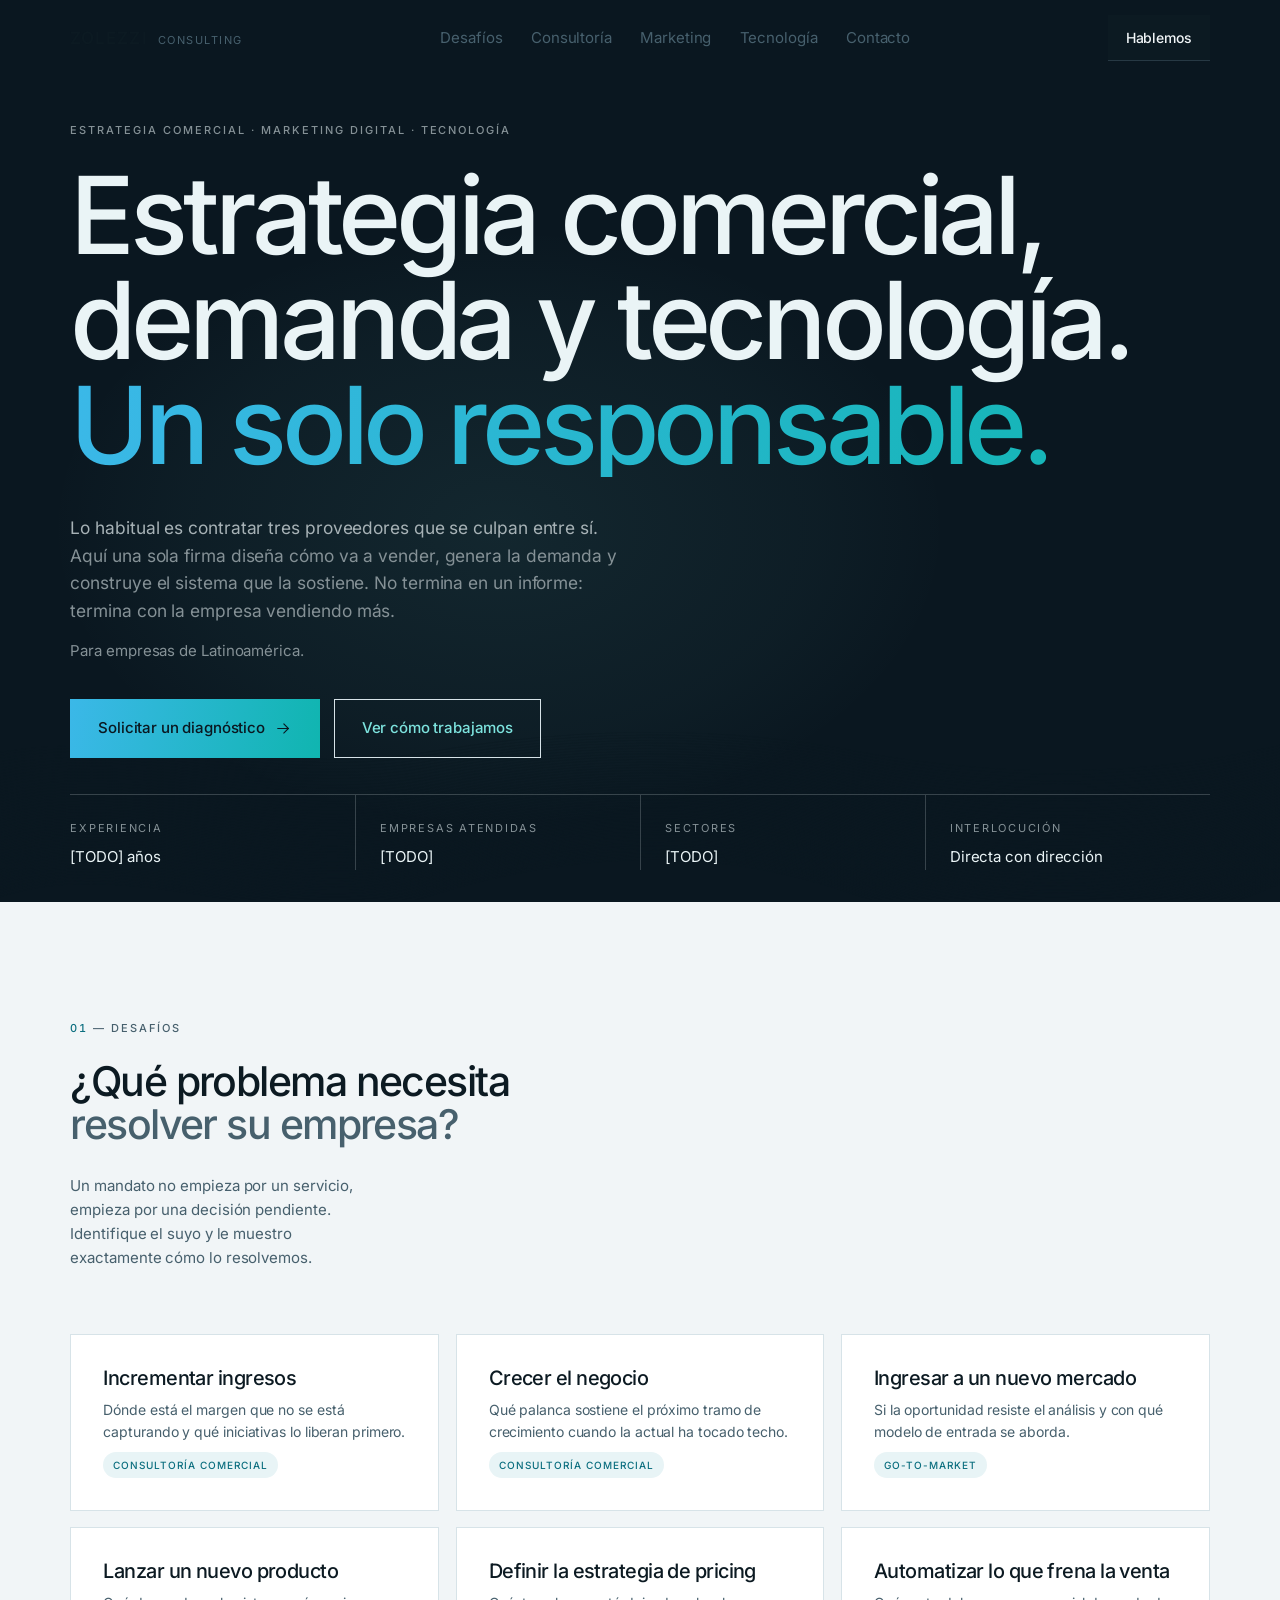
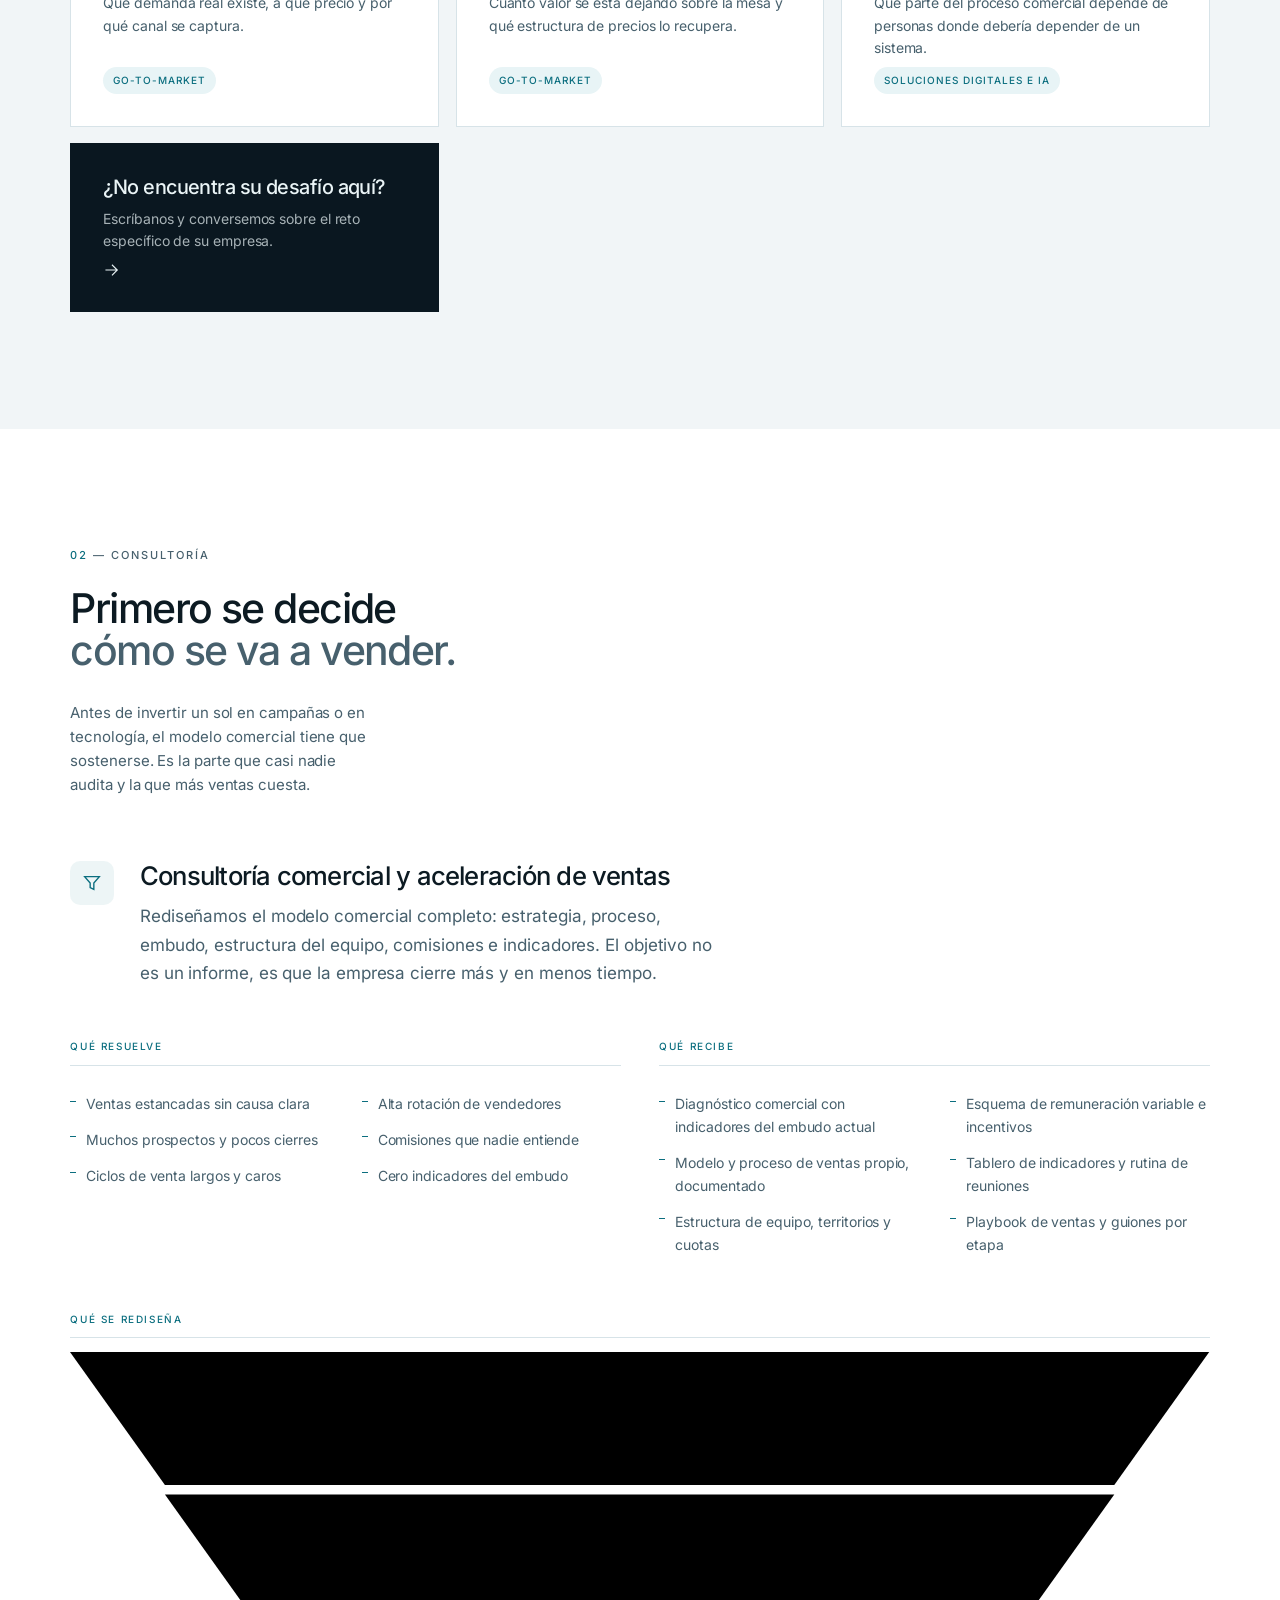
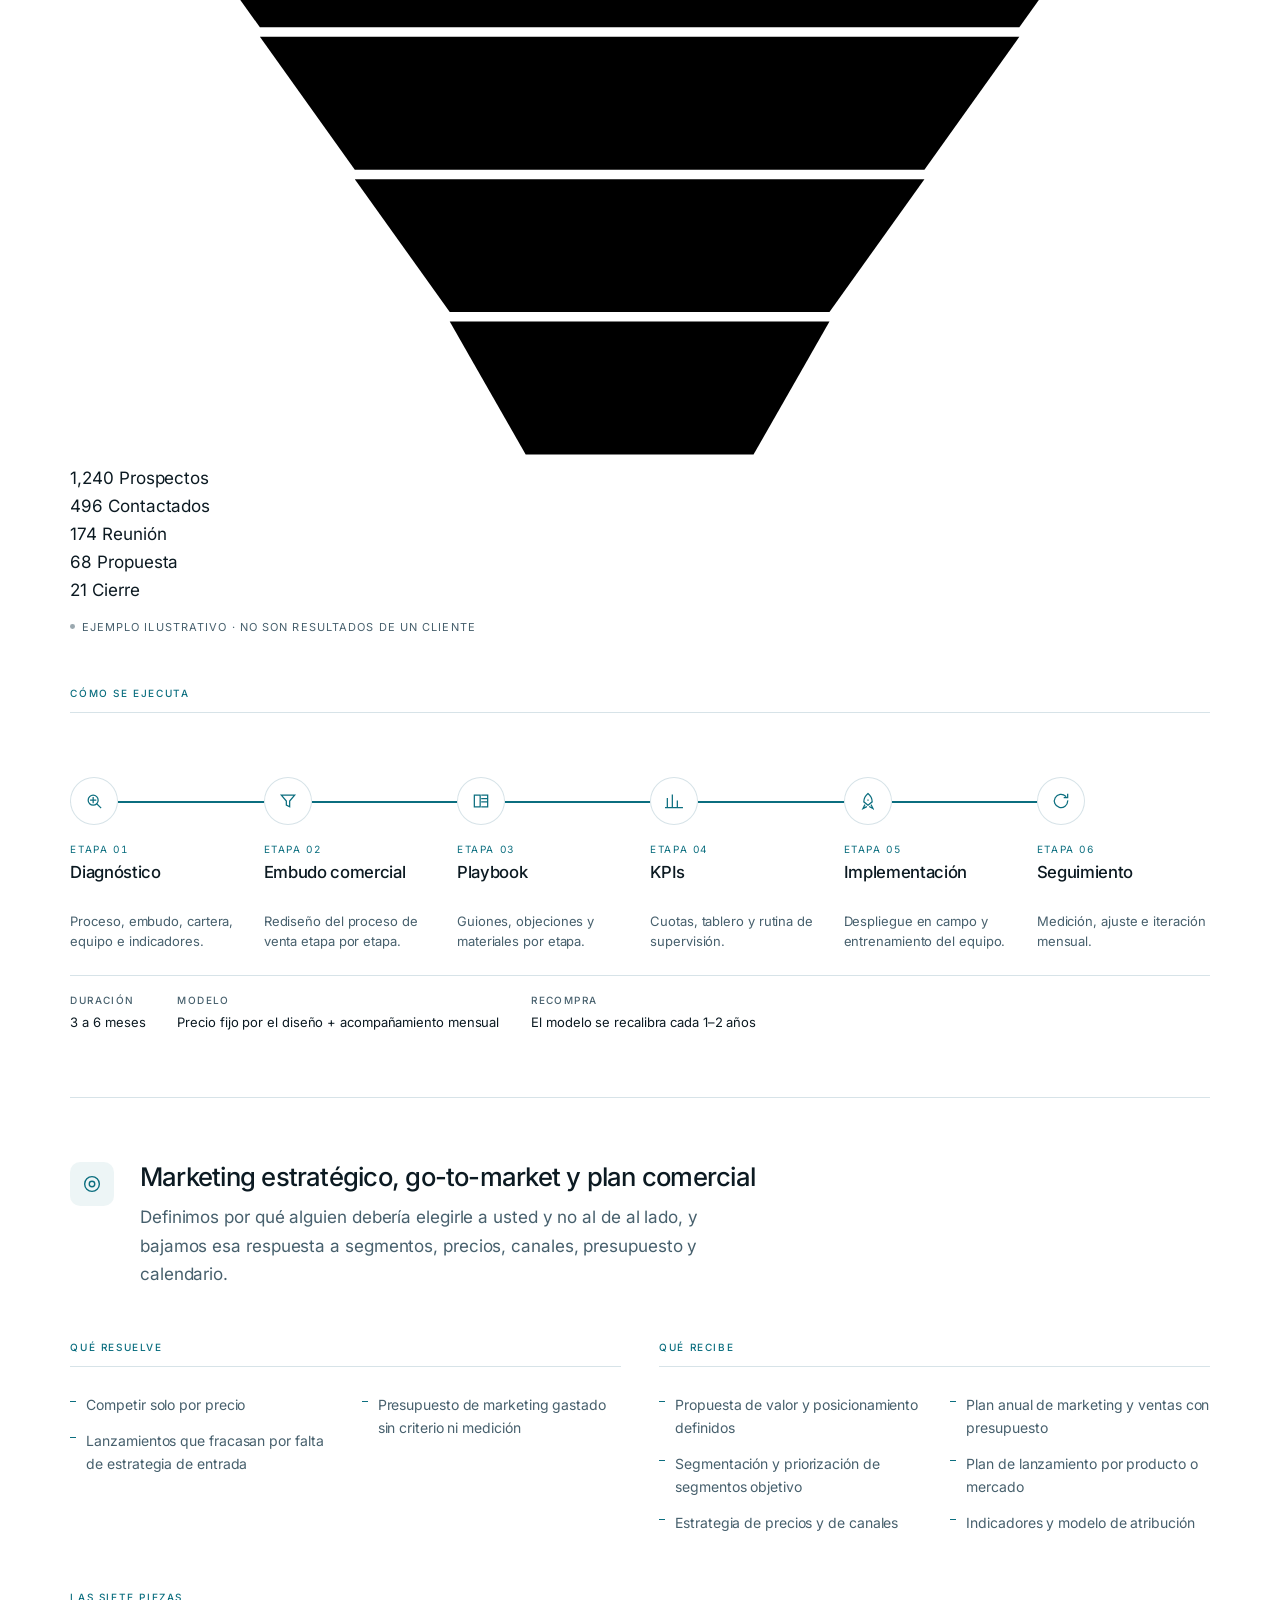
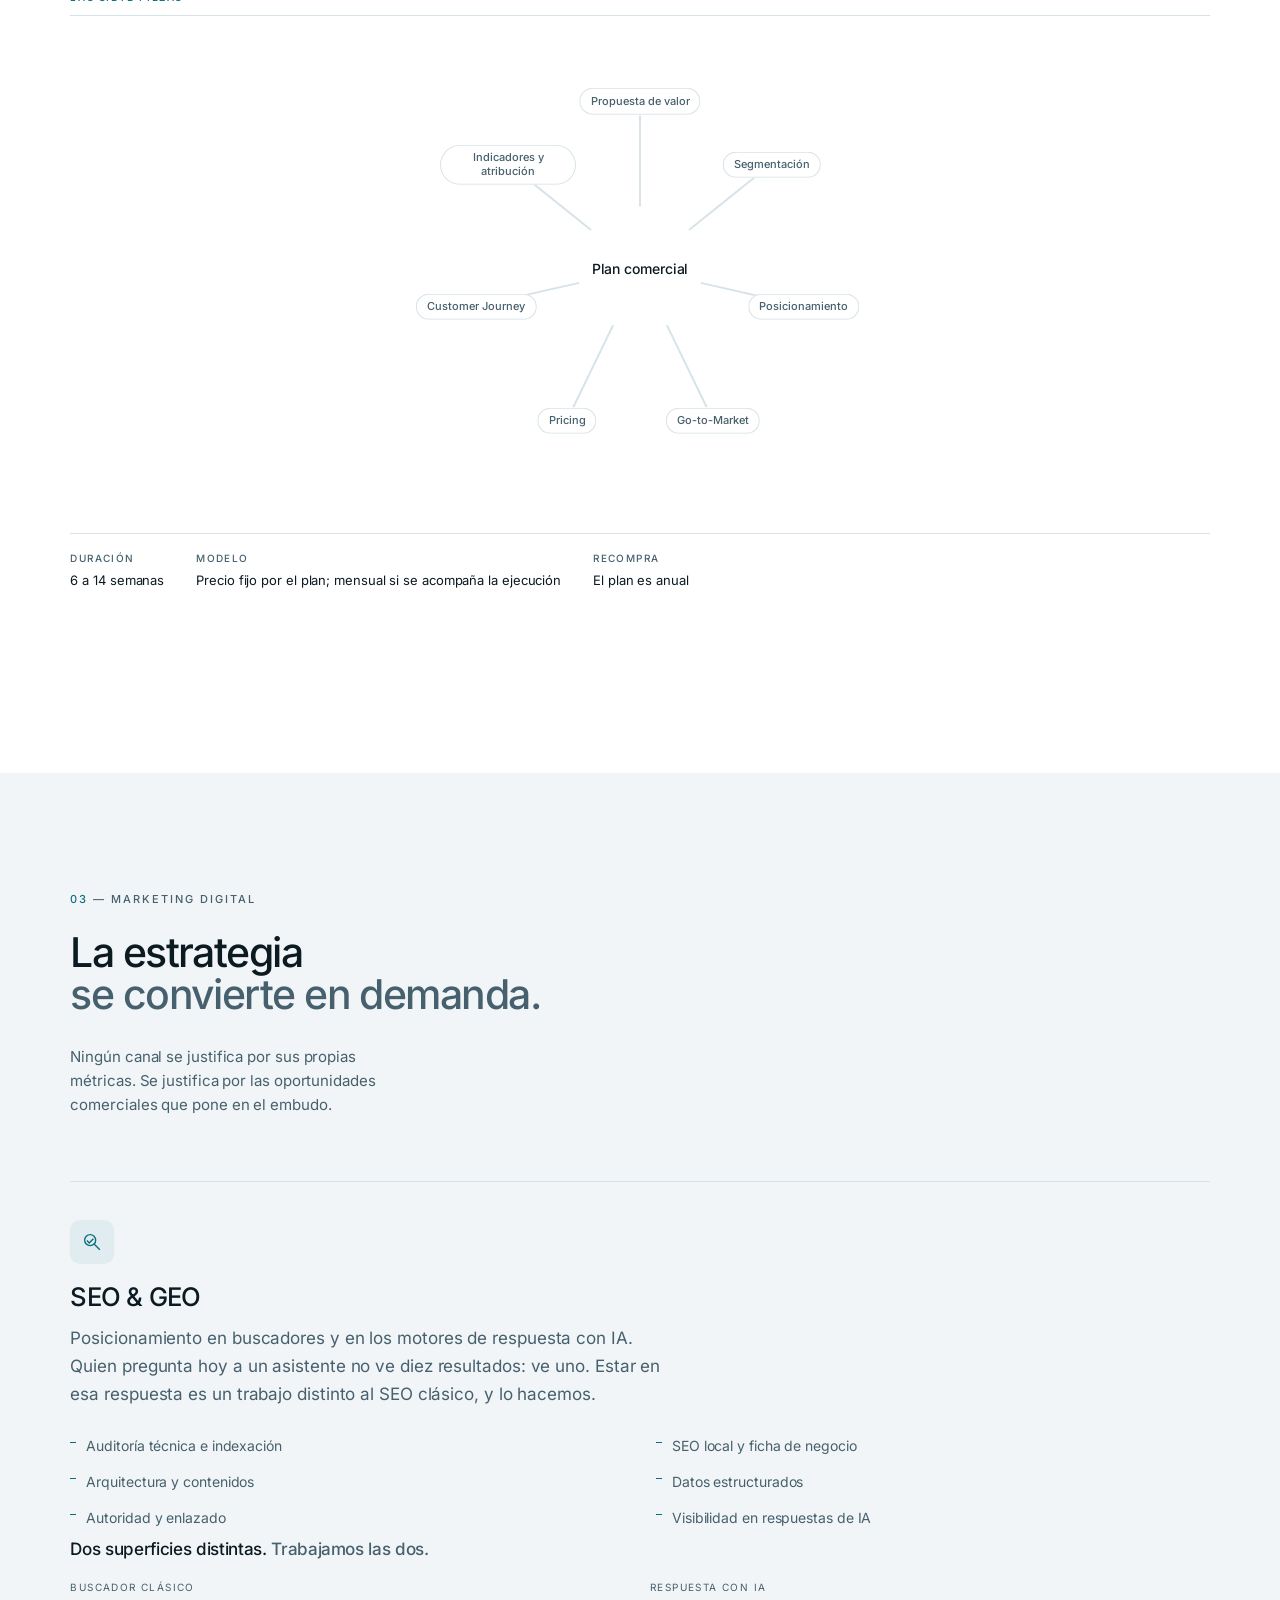
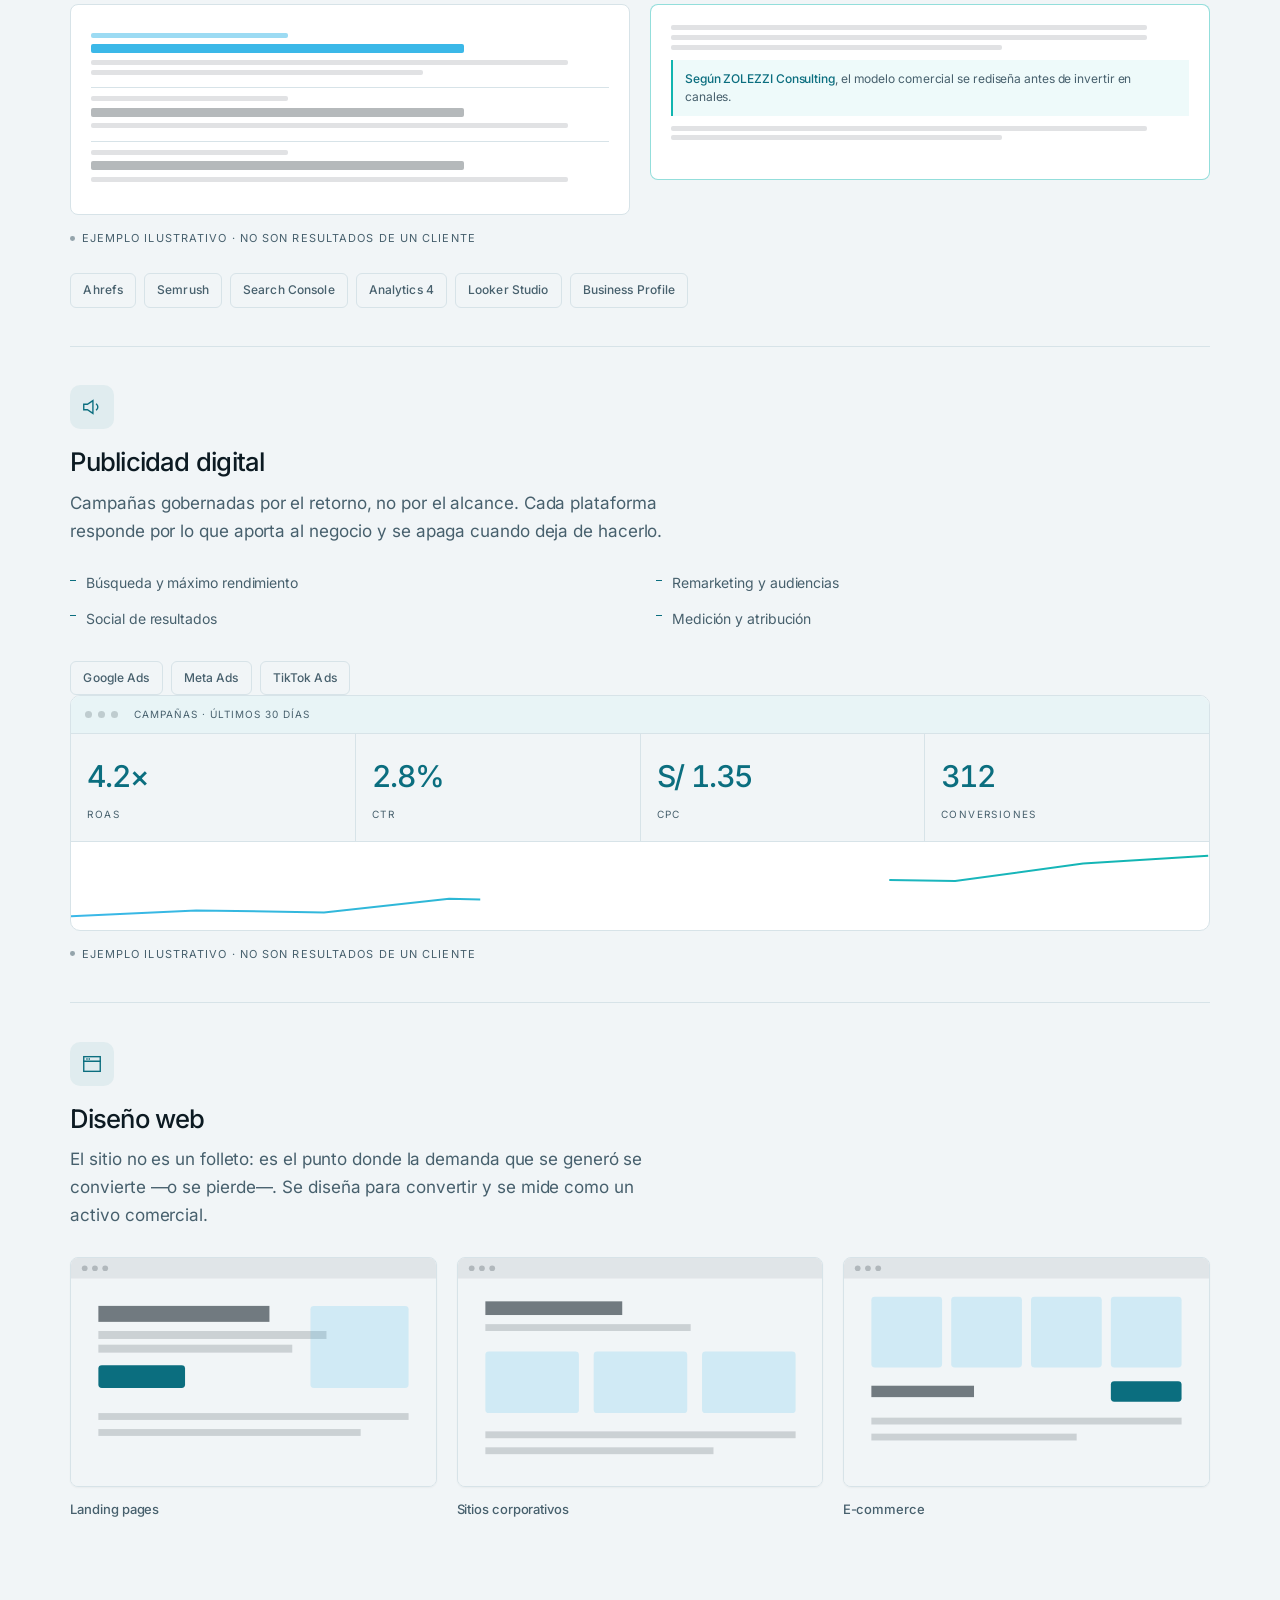
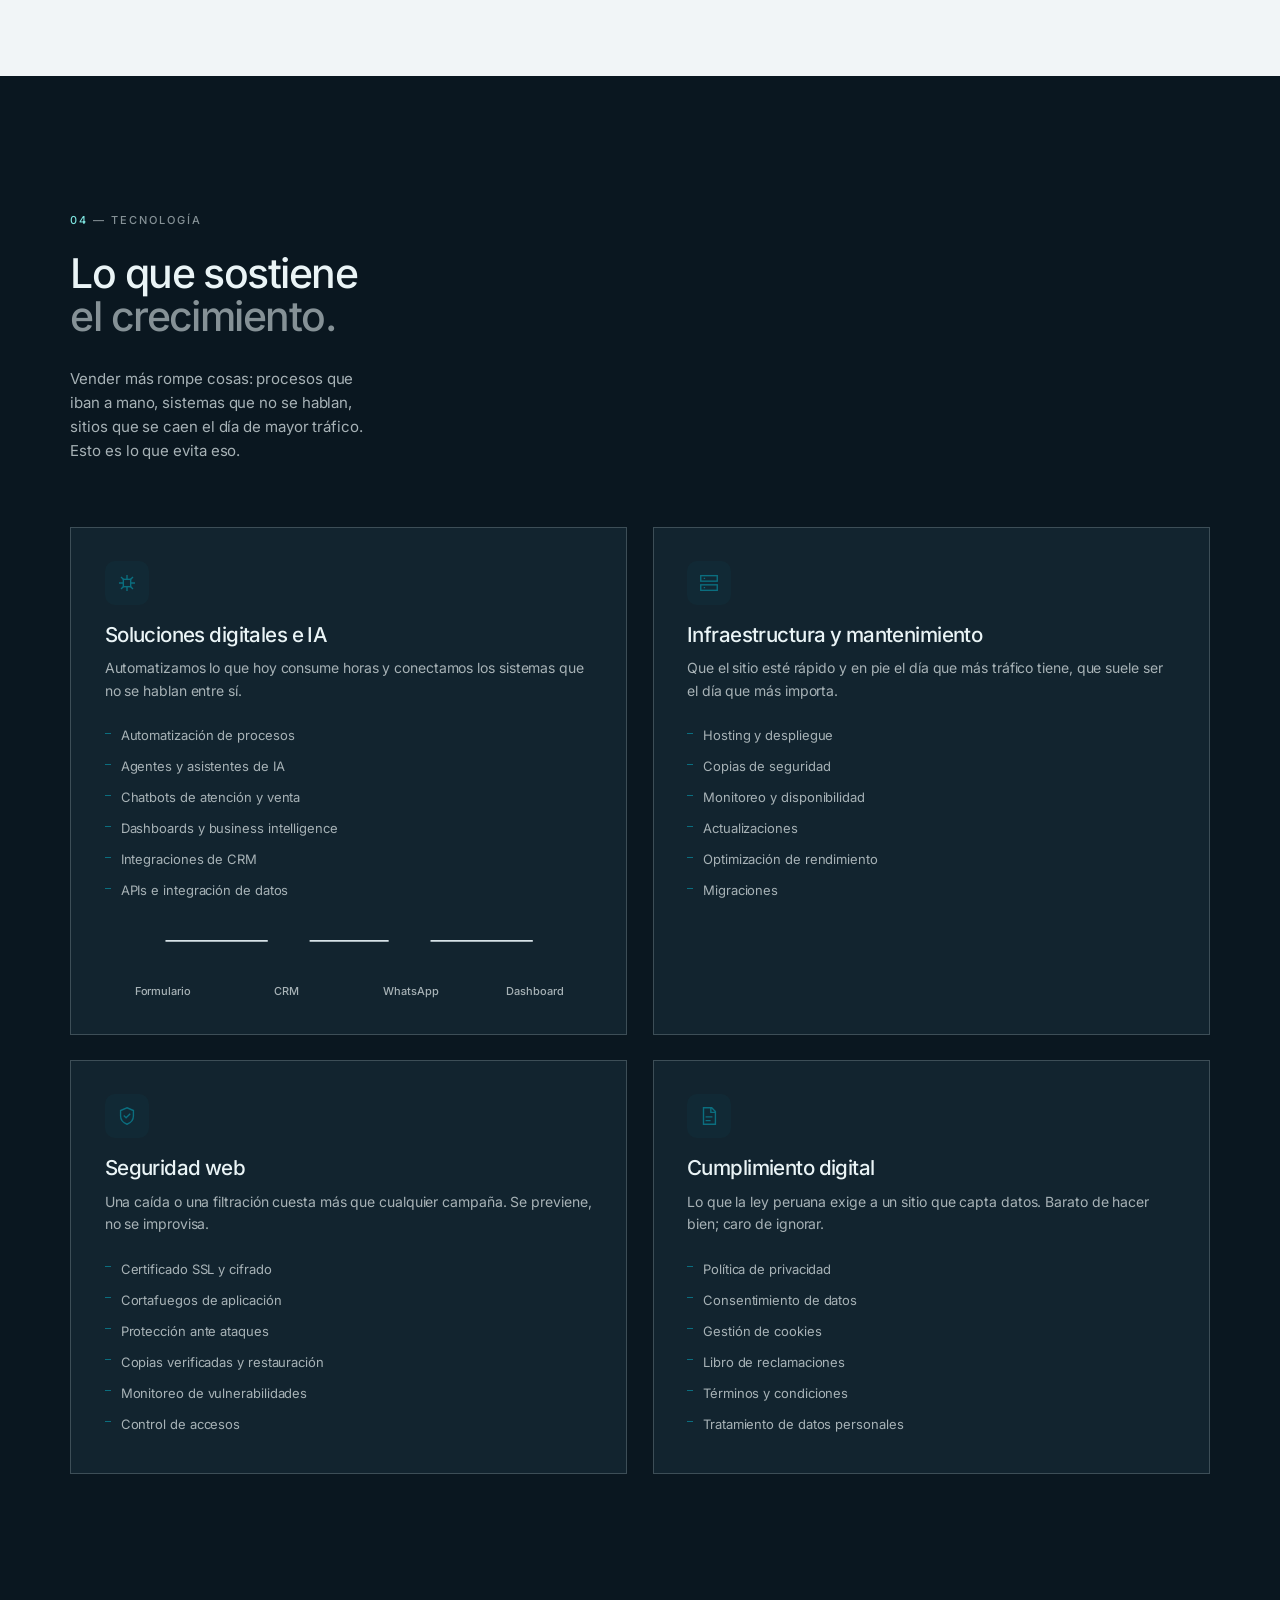
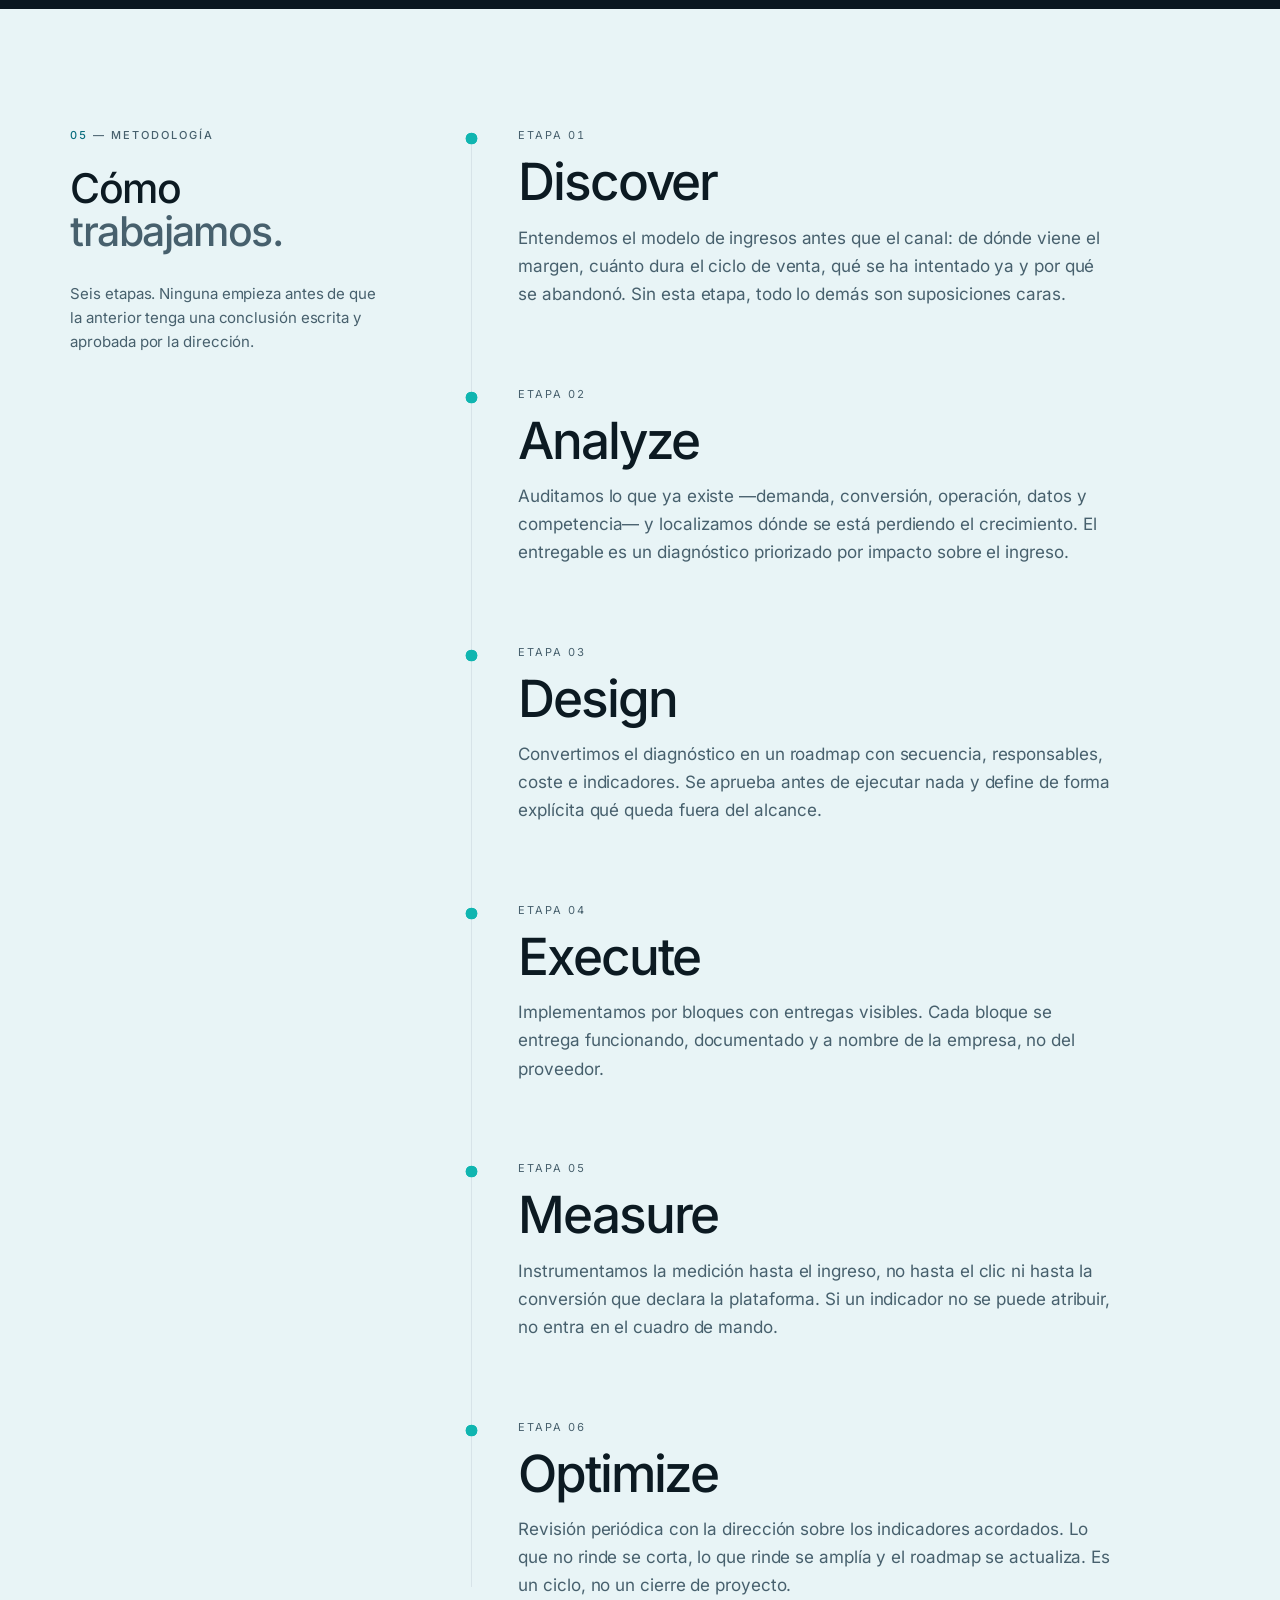
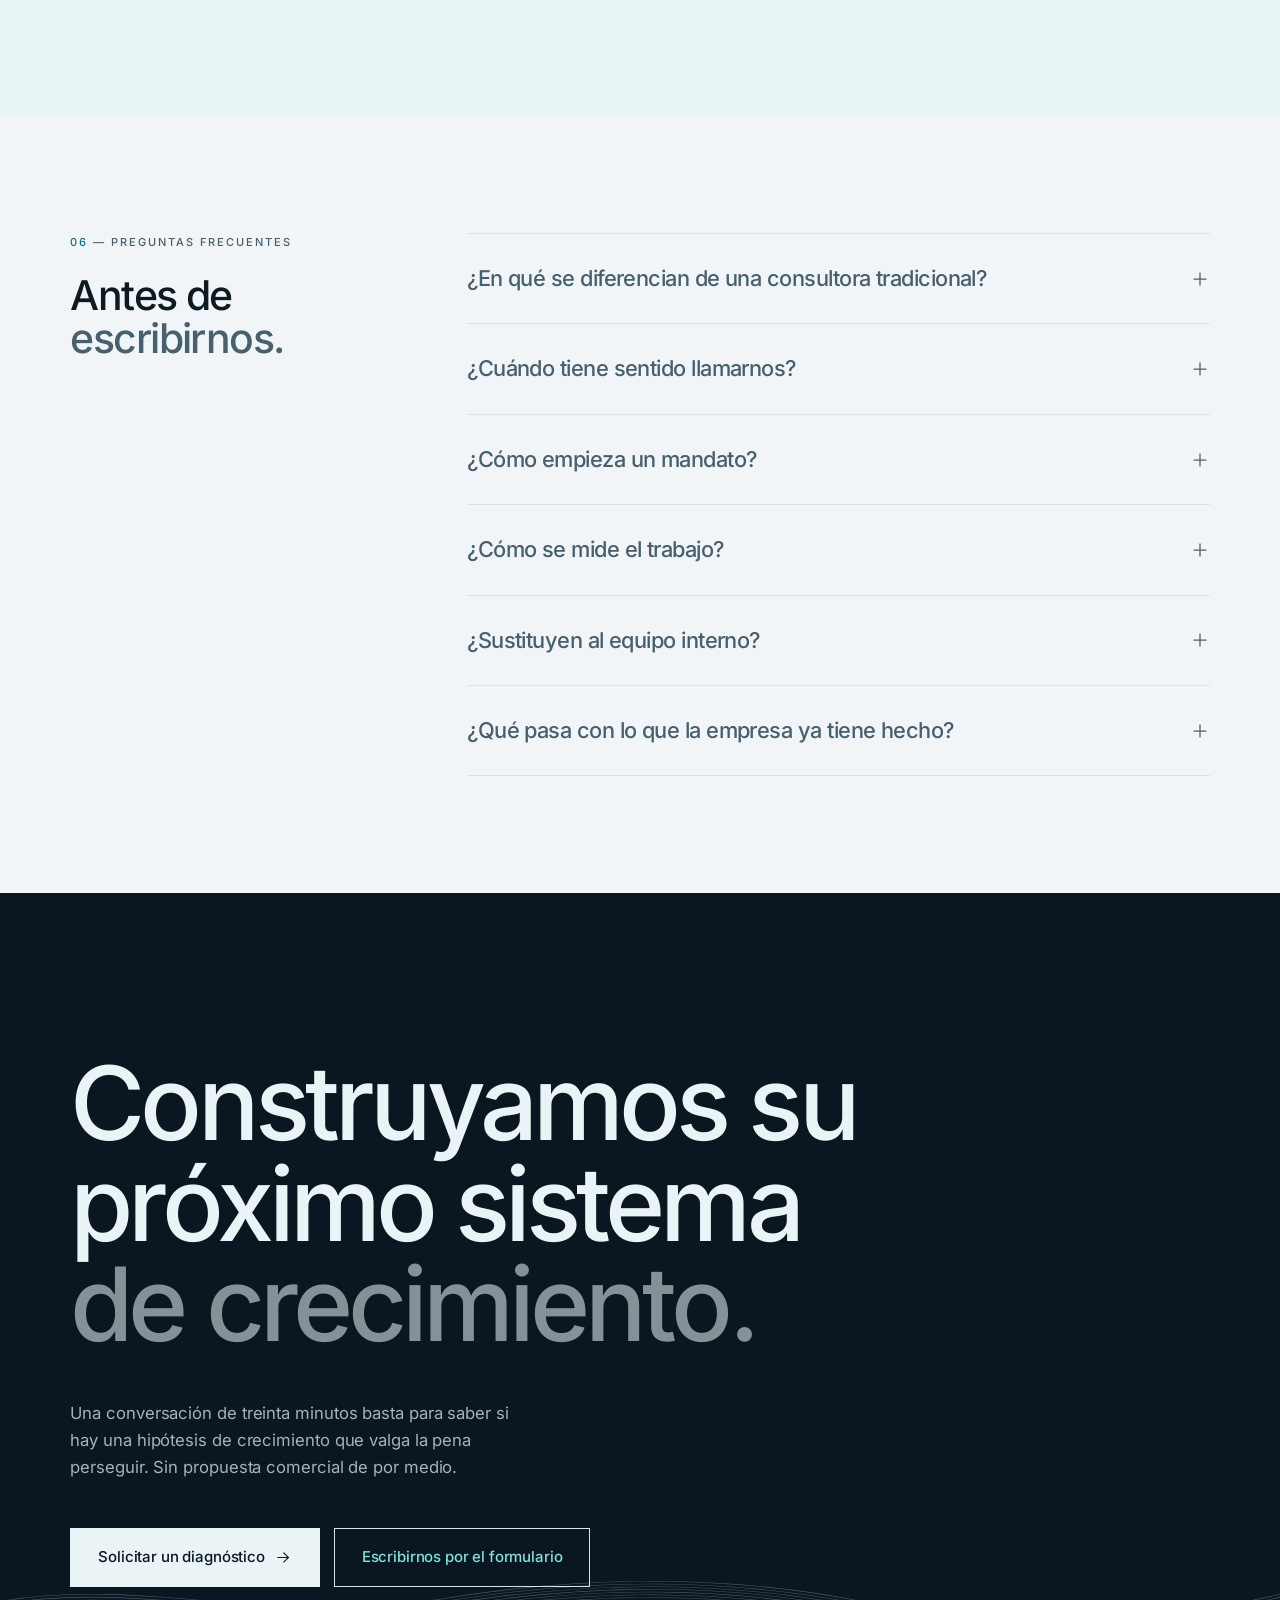
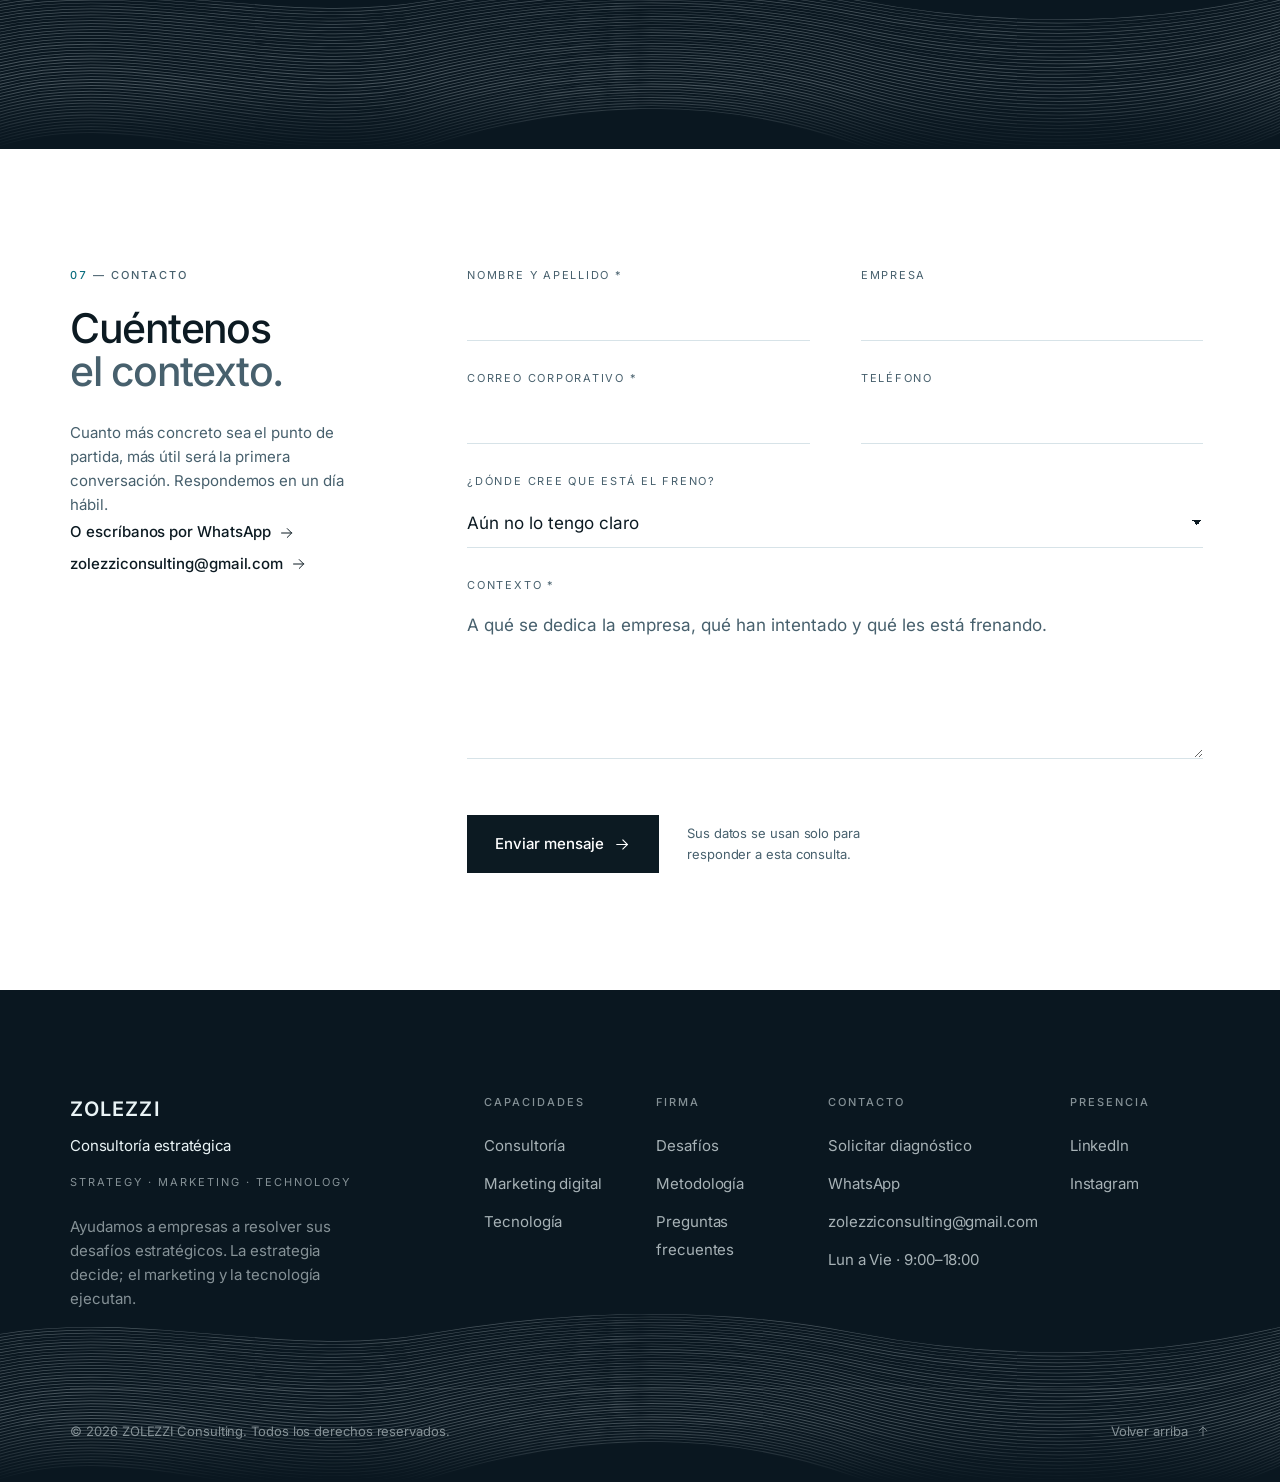
==== index.html @ ab99b709 "Fase 5: movimiento, barra de progreso, cabecera y estados de movimiento reducido" ====
<!DOCTYPE html>
<html lang="es">
<head>
<meta charset="utf-8">
<meta name="viewport" content="width=device-width, initial-scale=1">
<title>ZOLEZZI Consulting | Estrategia comercial, demanda y tecnología</title>
<meta name="description" content="Estrategia comercial, generación de demanda y tecnología bajo un solo responsable. Lo habitual es contratar tres proveedores que se culpan entre sí; aquí una sola firma diseña cómo va a vender y responde por el resultado.">
<meta name="theme-color" content="#0A1720">
<link rel="canonical" href="https://zolezziconsulting.com/">

<meta property="og:type" content="website">
<meta property="og:site_name" content="ZOLEZZI Consulting">
<meta property="og:locale" content="es_PE">
<meta property="og:url" content="https://zolezziconsulting.com/">
<meta property="og:title" content="ZOLEZZI Consulting | Estrategia comercial, demanda y tecnología">
<meta property="og:description" content="Lo habitual es contratar tres proveedores que se culpan entre sí. Aquí una sola firma diseña cómo va a vender, genera la demanda y construye el sistema que la sostiene.">
<meta property="og:image" content="https://zolezziconsulting.com/assets/img/og-v2.jpg">
<meta property="og:image:type" content="image/jpeg">
<meta property="og:image:width" content="1200">
<meta property="og:image:height" content="630">
<meta property="og:image:alt" content="ZOLEZZI Consulting — Estrategia comercial, demanda y tecnología">

<meta name="twitter:card" content="summary_large_image">
<meta name="twitter:title" content="ZOLEZZI Consulting | Estrategia comercial, demanda y tecnología">
<meta name="twitter:description" content="Lo habitual es contratar tres proveedores que se culpan entre sí. Aquí una sola firma diseña cómo va a vender, genera la demanda y construye el sistema que la sostiene.">
<meta name="twitter:image" content="https://zolezziconsulting.com/assets/img/og-v2.jpg">

<link rel="icon" href="/favicon.svg" type="image/svg+xml">
<link rel="apple-touch-icon" href="/assets/img/apple-touch-icon.png">
<link rel="manifest" href="/site.webmanifest">

<link rel="preload" href="/assets/fonts/inter-latin.woff2" as="font" type="font/woff2" crossorigin>
<!-- ?v= rompe la caché immutable de _headers, que si no serviría CSS/JS viejos durante un año.
     Subir el número en cada cambio de styles.css o main.js. -->
<!-- tokens.css va con <link> y no con @import: sin bundler, un @import
     serializa la descarga y bloquea el render. Así bajan en paralelo. -->
<link rel="stylesheet" href="/assets/css/tokens.css?v=18">
<link rel="stylesheet" href="/assets/css/styles.css?v=18">
<script>document.documentElement.classList.add('js');</script>
<script src="/assets/js/main.js?v=18" defer></script>

<script type="application/ld+json">
{
  "@context": "https://schema.org",
  "@type": "ProfessionalService",
  "@id": "https://zolezziconsulting.com/#organizacion",
  "name": "ZOLEZZI Consulting",
  "alternateName": "ZOLEZZI",
  "slogan": "Ayudamos a las empresas a vender más",
  "url": "https://zolezziconsulting.com/",
  "logo": "https://zolezziconsulting.com/assets/img/og-v2.jpg",
  "image": "https://zolezziconsulting.com/assets/img/og-v2.jpg",
  "description": "Ayudamos a las empresas a vender más. Consultoría comercial y de marketing estratégico, marketing digital (SEO, publicidad, diseño web) y tecnología (automatización, IA, integraciones, seguridad y cumplimiento).",
  "telephone": "+51954715846",
  "email": "zolezziconsulting@gmail.com",
  "priceRange": "$$$",
  "knowsAbout": [
    "Growth Strategy",
    "Commercial Strategy",
    "Go-to-Market Strategy",
    "Market Entry Strategy",
    "Pricing Strategy",
    "Business Transformation",
    "Business Process Automation",
    "Business Intelligence"
  ],
  "areaServed": [
    { "@type": "Country", "name": "Perú" },
    { "@type": "Place", "name": "Latinoamérica" }
  ],
  "address": {
    "@type": "PostalAddress",
    "addressCountry": "PE"
  },
  "contactPoint": {
    "@type": "ContactPoint",
    "contactType": "sales",
    "telephone": "+51954715846",
    "email": "zolezziconsulting@gmail.com",
    "availableLanguage": ["es"]
  },
  "sameAs": [
    "https://www.instagram.com/zolezziconsulting/",
    "https://www.linkedin.com/company/zolezzi-digitalgrowth/"
  ],
  "hasOfferCatalog": {
    "@type": "OfferCatalog",
    "name": "Capacidades de la firma",
    "itemListElement": [
      { "@type": "Offer", "itemOffered": { "@type": "Service", "name": "Strategy", "description": "Growth strategy, commercial strategy, go-to-market, market entry, pricing strategy, business transformation, competitive response, customer journey y growth roadmap." } },
      { "@type": "Offer", "itemOffered": { "@type": "Service", "name": "Marketing", "description": "SEO, Google Ads, Meta Ads, Google Business Profile, landing pages, corporate websites, e-commerce, CRO, Google Analytics, Google Tag Manager, Google Search Console y Looker Studio." } },
      { "@type": "Offer", "itemOffered": { "@type": "Service", "name": "Technology", "description": "AI automation, business process automation, dashboards, business intelligence, CRM integration, API integrations, AI chatbots y custom digital solutions." } }
    ]
  }
}
</script>

<script type="application/ld+json">
{
  "@context": "https://schema.org",
  "@type": "FAQPage",
  "mainEntity": [
    {
      "@type": "Question",
      "name": "¿En qué se diferencian de una consultora tradicional?",
      "acceptedAnswer": { "@type": "Answer", "text": "Las consultoras tradicionales suelen entregar recomendaciones y finalizar el proyecto. Nosotros combinamos estrategia con ejecución. Diseñamos el plan, implementamos las iniciativas prioritarias y medimos su impacto para asegurar que las recomendaciones se conviertan en resultados." }
    },
    {
      "@type": "Question",
      "name": "¿Cuándo tiene sentido llamarnos?",
      "acceptedAnswer": { "@type": "Answer", "text": "Cuando el crecimiento de la empresa se ha estancado, las acciones de marketing no generan el retorno esperado, los procesos limitan la escalabilidad o existe la necesidad de definir una estrategia clara antes de seguir invirtiendo." }
    },
    {
      "@type": "Question",
      "name": "¿Cómo empieza un mandato?",
      "acceptedAnswer": { "@type": "Answer", "text": "Todo proyecto comienza con un diagnóstico. Analizamos el modelo de negocio, el proceso comercial, la adquisición de clientes, la conversión, la operación y la tecnología para identificar las principales oportunidades de crecimiento. A partir de ello definimos un roadmap priorizado." }
    },
    {
      "@type": "Question",
      "name": "¿Cómo se mide el trabajo?",
      "acceptedAnswer": { "@type": "Answer", "text": "No medimos nuestro trabajo por entregables, sino por indicadores de negocio previamente acordados. Dependiendo del proyecto, estos pueden incluir crecimiento de ingresos, generación de oportunidades, conversión, eficiencia operativa o rentabilidad." }
    },
    {
      "@type": "Question",
      "name": "¿Sustituyen al equipo interno?",
      "acceptedAnswer": { "@type": "Answer", "text": "No. Trabajamos junto al equipo de la empresa. Nuestro objetivo es aportar metodología, experiencia y capacidad de ejecución para acelerar los resultados, transfiriendo conocimiento y fortaleciendo las capacidades internas." }
    },
    {
      "@type": "Question",
      "name": "¿Qué pasa con lo que la empresa ya tiene hecho?",
      "acceptedAnswer": { "@type": "Answer", "text": "Aprovechamos todo aquello que aporte valor. Revisamos campañas, procesos, tecnología y activos existentes antes de proponer cambios. Preferimos optimizar y construir sobre una base sólida antes que reemplazarla innecesariamente." }
    }
  ]
}
</script>
</head>

<body>
<a class="skip" href="#contenido">Saltar al contenido principal</a>

<svg class="sprite" aria-hidden="true" focusable="false" width="0" height="0">
  <defs>
    <symbol id="i-arrow" viewBox="0 0 24 24"><path d="M4 12h15m-6.5-6.5L19 12l-6.5 6.5"/></symbol>
    <symbol id="i-plus" viewBox="0 0 24 24"><path d="M12 5v14M5 12h14"/></symbol>

    <!-- Iconografía de línea, 24×24. Heredan trazo y color de
         `svg use` en la hoja, así que aquí solo va la geometría. -->
    <symbol id="i-diag" viewBox="0 0 24 24"><circle cx="11" cy="11" r="6"/><path d="M15.5 15.5 20 20M11 8v6M8 11h6"/></symbol>
    <symbol id="i-funnel" viewBox="0 0 24 24"><path d="M4 5h16l-6 7v7l-4-2v-5z"/></symbol>
    <symbol id="i-book" viewBox="0 0 24 24"><path d="M4 5h7v14H4zM13 5h7v14h-7M13 9h7M13 13h7"/></symbol>
    <symbol id="i-kpi" viewBox="0 0 24 24"><path d="M4 20V9M10 20V5M16 20v-8M22 20H2"/></symbol>
    <symbol id="i-launch" viewBox="0 0 24 24"><path d="M12 3c3 2.5 5 6 5 10l-5 4-5-4c0-4 2-7.5 5-10zM12 11v.01M8 17l-2 4 4-2M16 17l2 4-4-2"/></symbol>
    <symbol id="i-loop" viewBox="0 0 24 24"><path d="M20 12a8 8 0 1 1-2.4-5.7M20 4v4h-4"/></symbol>
    <symbol id="i-target" viewBox="0 0 24 24"><circle cx="12" cy="12" r="8"/><circle cx="12" cy="12" r="3"/></symbol>
    <symbol id="i-seo" viewBox="0 0 24 24"><circle cx="10" cy="10" r="6"/><path d="M14.5 14.5 20 20M7 11l2 2 4-4"/></symbol>
    <symbol id="i-ads" viewBox="0 0 24 24"><path d="M3 9v6h4l6 4V5L7 9zM17 9a4 4 0 0 1 0 6"/></symbol>
    <symbol id="i-web" viewBox="0 0 24 24"><rect x="3" y="4" width="18" height="16"/><path d="M3 9h18M6.5 6.5h.01M9 6.5h.01"/></symbol>
    <symbol id="i-ai" viewBox="0 0 24 24"><rect x="8" y="8" width="8" height="8"/><path d="M12 4v4M12 16v4M4 12h4M16 12h4M6 6l2 2M18 6l-2 2M6 18l2-2M18 18l-2-2"/></symbol>
    <symbol id="i-infra" viewBox="0 0 24 24"><rect x="3" y="4" width="18" height="6"/><rect x="3" y="14" width="18" height="6"/><path d="M7 7h.01M7 17h.01"/></symbol>
    <symbol id="i-shield" viewBox="0 0 24 24"><path d="M12 3l7 3v6c0 4-3 7.5-7 9-4-1.5-7-5-7-9V6zM9 12l2 2 4-4"/></symbol>
    <symbol id="i-legal" viewBox="0 0 24 24"><path d="M6 3h9l4 4v14H6zM14 3v5h5"/><path d="M9 13h6M9 17h4"/></symbol>
    <!-- El haz de la onda del Brand Book: una trayectoria repetida 48
         veces por <use>, cada copia desplazada y con la amplitud algo
         mayor. Definirla aquí una sola vez permite invocarla en varias
         secciones sin duplicar markup. -->
    <path id="wv" d="M0 200 C 160 138 320 262 480 200 S 800 128 960 196 S 1280 268 1440 182"/>
    <g id="i-wave">
      <use href="#wv" transform="translate(0 6.0) scale(1 0.720)"/>
      <use href="#wv" transform="translate(0 9.0) scale(1 0.733)"/>
      <use href="#wv" transform="translate(0 12.0) scale(1 0.746)"/>
      <use href="#wv" transform="translate(0 14.8) scale(1 0.760)"/>
      <use href="#wv" transform="translate(0 17.8) scale(1 0.773)"/>
      <use href="#wv" transform="translate(0 20.8) scale(1 0.786)"/>
      <use href="#wv" transform="translate(0 23.8) scale(1 0.799)"/>
      <use href="#wv" transform="translate(0 26.8) scale(1 0.812)"/>
      <use href="#wv" transform="translate(0 29.6) scale(1 0.826)"/>
      <use href="#wv" transform="translate(0 32.6) scale(1 0.839)"/>
      <use href="#wv" transform="translate(0 35.6) scale(1 0.852)"/>
      <use href="#wv" transform="translate(0 38.6) scale(1 0.865)"/>
      <use href="#wv" transform="translate(0 41.6) scale(1 0.878)"/>
      <use href="#wv" transform="translate(0 44.6) scale(1 0.891)"/>
      <use href="#wv" transform="translate(0 47.4) scale(1 0.905)"/>
      <use href="#wv" transform="translate(0 50.4) scale(1 0.918)"/>
      <use href="#wv" transform="translate(0 53.4) scale(1 0.931)"/>
      <use href="#wv" transform="translate(0 56.4) scale(1 0.944)"/>
      <use href="#wv" transform="translate(0 59.4) scale(1 0.957)"/>
      <use href="#wv" transform="translate(0 62.2) scale(1 0.971)"/>
      <use href="#wv" transform="translate(0 65.2) scale(1 0.984)"/>
      <use href="#wv" transform="translate(0 68.2) scale(1 0.997)"/>
      <use href="#wv" transform="translate(0 71.2) scale(1 1.010)"/>
      <use href="#wv" transform="translate(0 74.2) scale(1 1.023)"/>
      <use href="#wv" transform="translate(0 77.0) scale(1 1.037)"/>
      <use href="#wv" transform="translate(0 80.0) scale(1 1.050)"/>
      <use href="#wv" transform="translate(0 83.0) scale(1 1.063)"/>
      <use href="#wv" transform="translate(0 86.0) scale(1 1.076)"/>
      <use href="#wv" transform="translate(0 89.0) scale(1 1.089)"/>
      <use href="#wv" transform="translate(0 91.8) scale(1 1.103)"/>
      <use href="#wv" transform="translate(0 94.8) scale(1 1.116)"/>
      <use href="#wv" transform="translate(0 97.8) scale(1 1.129)"/>
      <use href="#wv" transform="translate(0 100.8) scale(1 1.142)"/>
      <use href="#wv" transform="translate(0 103.8) scale(1 1.155)"/>
      <use href="#wv" transform="translate(0 106.6) scale(1 1.169)"/>
      <use href="#wv" transform="translate(0 109.6) scale(1 1.182)"/>
      <use href="#wv" transform="translate(0 112.6) scale(1 1.195)"/>
      <use href="#wv" transform="translate(0 115.6) scale(1 1.208)"/>
      <use href="#wv" transform="translate(0 118.6) scale(1 1.221)"/>
      <use href="#wv" transform="translate(0 121.6) scale(1 1.234)"/>
      <use href="#wv" transform="translate(0 124.4) scale(1 1.248)"/>
      <use href="#wv" transform="translate(0 127.4) scale(1 1.261)"/>
      <use href="#wv" transform="translate(0 130.4) scale(1 1.274)"/>
      <use href="#wv" transform="translate(0 133.4) scale(1 1.287)"/>
      <use href="#wv" transform="translate(0 136.4) scale(1 1.300)"/>
      <use href="#wv" transform="translate(0 139.2) scale(1 1.314)"/>
      <use href="#wv" transform="translate(0 142.2) scale(1 1.327)"/>
      <use href="#wv" transform="translate(0 145.2) scale(1 1.340)"/>
    </g>
  </defs>
</svg>

<header class="hdr" id="hdr">
  <div class="hdr__in">
    <a class="brand" href="#inicio" aria-label="ZOLEZZI Consulting, ir al inicio">
      <span class="brand__mark">ZOLEZZI</span>
      <span class="brand__sub">Consulting</span>
    </a>

    <nav class="nav" aria-label="Navegación principal">
      <a class="nav__link" href="#desafios">Desafíos</a>
      <a class="nav__link" href="#consultoria">Consultoría</a>
      <a class="nav__link" href="#marketing">Marketing</a>
      <a class="nav__link" href="#tecnologia">Tecnología</a>
      <a class="nav__link" href="#contacto">Contacto</a>
    </nav>

    <div class="hdr__end">
      <a class="btn btn--sm" data-wa target="_blank" rel="noopener" href="#"><span>Hablemos</span></a>
      <button class="burger" id="burger" type="button" aria-label="Abrir menú" aria-expanded="false" aria-controls="drawer">
        <span></span><span></span>
      </button>
    </div>
  </div>
  <div class="hdr__bar" id="hdr-bar" aria-hidden="true"></div>
</header>

<div class="drawer" id="drawer" hidden>
  <nav class="drawer__nav" aria-label="Navegación móvil">
    <a href="#desafios"><span class="drawer__n">01</span>Desafíos</a>
    <a href="#consultoria"><span class="drawer__n">02</span>Consultoría</a>
    <a href="#marketing"><span class="drawer__n">03</span>Marketing</a>
    <a href="#tecnologia"><span class="drawer__n">04</span>Tecnología</a>
    <a href="#faq"><span class="drawer__n">05</span>Preguntas</a>
    <a href="#contacto"><span class="drawer__n">06</span>Contacto</a>
  </nav>
  <div class="drawer__foot">
    <a class="lnk" data-wa target="_blank" rel="noopener" href="#">WhatsApp</a>
    <a class="lnk" href="https://www.linkedin.com/company/zolezzi-digitalgrowth/" target="_blank" rel="noopener">LinkedIn</a>
  </div>
</div>

<main id="contenido">

  <!-- ── 01 · Hero ──────────────────────────────────────────── -->
  <section class="hero" id="inicio">
    <!-- Halo radial detrás del titular. No es --gradiente: es un campo
         suave de --acento al 8%, sin bordes duros. Sustituye al haz de
         la onda, que competía por el mismo sitio. -->
    <div class="hero__glow" aria-hidden="true"></div>

    <div class="hero__in">
      <p class="eyebrow rv">Estrategia comercial · Marketing digital · Tecnología</p>

      <h1 class="hero__title mask">
        <span class="ln"><i>Estrategia comercial,</i></span>
        <span class="ln"><i>demanda y tecnología.</i></span>
        <span class="ln"><i class="hl">Un solo responsable.</i></span>
      </h1>

      <p class="hero__lead rv" style="--d:.45s">
        Lo habitual es contratar tres proveedores que se culpan entre sí.
        <span class="dim">Aquí una sola firma diseña cómo va a vender, genera la demanda y
        construye el sistema que la sostiene. No termina en un informe: termina con la
        empresa vendiendo más.</span>
      </p>

      <p class="hero__geo rv" style="--d:.52s">Para empresas de Latinoamérica.</p>

      <div class="hero__cta rv" style="--d:.58s">
        <a class="btn btn--grad" data-wa target="_blank" rel="noopener" href="#"><span>Solicitar un diagnóstico</span><svg aria-hidden="true"><use href="#i-arrow"/></svg></a>
        <a class="btn btn--ghost" href="#consultoria"><span>Ver cómo trabajamos</span></a>
      </div>
    </div>

    <ul class="hero__meta">
      <!-- TODO: sustituir por la cifra real. -->
      <li class="rv" style="--d:.70s"><span>Experiencia</span>[TODO] años</li>
      <!-- TODO: sustituir por la cifra real. -->
      <li class="rv" style="--d:.76s"><span>Empresas atendidas</span>[TODO]</li>
      <!-- TODO: sustituir por los sectores reales. -->
      <li class="rv" style="--d:.82s"><span>Sectores</span>[TODO]</li>
      <li class="rv" style="--d:.88s"><span>Interlocución</span>Directa con dirección</li>
    </ul>
  </section>

  <!-- ── 02 · Desafíos ──────────────────────────────────────── -->
  <section class="sec" id="desafios" aria-labelledby="t-desafios">
    <div class="sec__grid sec__grid--wide">
      <div class="sec__head">
        <p class="eyebrow rv"><span class="eyebrow__n">01</span> — Desafíos</p>
        <h2 class="h2 mask" id="t-desafios">
          <span class="ln"><i>¿Qué problema necesita</i></span>
          <span class="ln"><i class="dim">resolver su empresa?</i></span>
        </h2>
        <p class="sec__note rv" style="--d:.3s">
          Un mandato no empieza por un servicio, empieza por una decisión pendiente.
          Identifique el suyo y le muestro exactamente cómo lo resolvemos.
        </p>
      </div>

      <div class="sec__body">
        <!-- Cada tarjeta es un enlace al servicio que resuelve ese
             desafío: la sección funciona como enrutador, no como
             catálogo de problemas. Las anclas apuntan al servicio
             exacto, no al principio de la sección. -->
        <div class="chal">
          <a class="chal__i rv" href="#consultoria-comercial">
            <h3 class="chal__t">Incrementar ingresos</h3>
            <p class="chal__d">Dónde está el margen que no se está capturando y qué
            iniciativas lo liberan primero.</p>
            <span class="chal__tag">Consultoría comercial</span>
          </a>

          <a class="chal__i rv" style="--d:.05s" href="#consultoria-comercial">
            <h3 class="chal__t">Crecer el negocio</h3>
            <p class="chal__d">Qué palanca sostiene el próximo tramo de crecimiento cuando
            la actual ha tocado techo.</p>
            <span class="chal__tag">Consultoría comercial</span>
          </a>

          <a class="chal__i rv" style="--d:.10s" href="#consultoria-marketing">
            <h3 class="chal__t">Ingresar a un nuevo mercado</h3>
            <p class="chal__d">Si la oportunidad resiste el análisis y con qué modelo de
            entrada se aborda.</p>
            <span class="chal__tag">Go-to-Market</span>
          </a>

          <a class="chal__i rv" style="--d:.15s" href="#consultoria-marketing">
            <h3 class="chal__t">Lanzar un nuevo producto</h3>
            <p class="chal__d">Qué demanda real existe, a qué precio y por qué canal se
            captura.</p>
            <span class="chal__tag">Go-to-Market</span>
          </a>

          <a class="chal__i rv" style="--d:.20s" href="#consultoria-marketing">
            <h3 class="chal__t">Definir la estrategia de pricing</h3>
            <p class="chal__d">Cuánto valor se está dejando sobre la mesa y qué estructura
            de precios lo recupera.</p>
            <span class="chal__tag">Go-to-Market</span>
          </a>

          <a class="chal__i rv" style="--d:.25s" href="#tec-ia">
            <h3 class="chal__t">Automatizar lo que frena la venta</h3>
            <p class="chal__d">Qué parte del proceso comercial depende de personas donde
            debería depender de un sistema.</p>
            <span class="chal__tag">Soluciones digitales e IA</span>
          </a>

          <a class="chal__i chal__i--cta rv" style="--d:.30s" data-wa target="_blank" rel="noopener" href="#">
            <h3 class="chal__t">¿No encuentra su desafío aquí?</h3>
            <p class="chal__d">Escríbanos y conversemos sobre el reto específico de su
            empresa.</p>
            <svg aria-hidden="true"><use href="#i-arrow"/></svg>
          </a>
        </div>
      </div>
    </div>
  </section>

  <!-- ── 03 · Consultoría ───────────────────────────────────── -->
  <section class="sec sec--surface" id="consultoria" aria-labelledby="t-consultoria">
    <div class="sec__grid sec__grid--wide">
      <div class="sec__head">
        <p class="eyebrow rv"><span class="eyebrow__n">02</span> — Consultoría</p>
        <h2 class="h2 mask" id="t-consultoria">
          <span class="ln"><i>Primero se decide</i></span>
          <span class="ln"><i class="dim">cómo se va a vender.</i></span>
        </h2>
        <p class="sec__note rv" style="--d:.3s">
          Antes de invertir un sol en campañas o en tecnología, el modelo comercial tiene
          que sostenerse. Es la parte que casi nadie audita y la que más ventas cuesta.
        </p>
      </div>

      <div class="sec__body">

        <!-- 1 · Consultoría comercial ─────────────────────────── -->
        <article class="svc rv" id="consultoria-comercial">
          <div class="svc__head">
            <div class="feat__ico" aria-hidden="true"><svg><use href="#i-funnel"/></svg></div>
            <div>
              <h3 class="feat__t">Consultoría comercial y aceleración de ventas</h3>
              <p class="feat__s">Rediseñamos el modelo comercial completo: estrategia,
              proceso, embudo, estructura del equipo, comisiones e indicadores. El objetivo
              no es un informe, es que la empresa cierre más y en menos tiempo.</p>
            </div>
          </div>

          <div class="svc__cols">
            <div class="svc__col">
              <h4 class="svc__k">Qué resuelve</h4>
              <ul class="feat__l feat__l--one">
                <li>Ventas estancadas sin causa clara</li>
                <li>Muchos prospectos y pocos cierres</li>
                <li>Ciclos de venta largos y caros</li>
                <li>Alta rotación de vendedores</li>
                <li>Comisiones que nadie entiende</li>
                <li>Cero indicadores del embudo</li>
              </ul>
            </div>
            <div class="svc__col">
              <h4 class="svc__k">Qué recibe</h4>
              <ul class="feat__l feat__l--one">
                <li>Diagnóstico comercial con indicadores del embudo actual</li>
                <li>Modelo y proceso de ventas propio, documentado</li>
                <li>Estructura de equipo, territorios y cuotas</li>
                <li>Esquema de remuneración variable e incentivos</li>
                <li>Tablero de indicadores y rutina de reuniones</li>
                <li>Playbook de ventas y guiones por etapa</li>
              </ul>
            </div>
          </div>

          <!-- Visual 1 · El embudo es el objeto del trabajo, así que va
               antes del proceso: primero qué se rediseña, después cómo.
               La silueta la lleva el SVG; los datos, la lista de al
               lado, que sí es accesible. -->
          <h4 class="svc__k svc__k--wide">Qué se rediseña</h4>
          <div class="svis svis--embudo">
            <div class="fnl" id="fnl-com">
              <svg class="fnl__svg" viewBox="0 0 480 300" preserveAspectRatio="none"
                   role="img" aria-labelledby="fnl-t">
                <title id="fnl-t">Embudo comercial de cinco etapas. Cada etapa se estrecha
                respecto de la anterior: prospectos, contactados, reunión, propuesta y cierre.</title>
                <defs>
                  <linearGradient id="fnl-g" x1="0" y1="0" x2="1" y2="0">
                    <stop offset="0" stop-color="var(--celeste)"/>
                    <stop offset="1" stop-color="var(--turquesa)"/>
                  </linearGradient>
                </defs>
                <path class="fnl__b" style="--i:0" d="M0 0H480L440 56H40Z"/>
                <path class="fnl__b" style="--i:1" d="M40 60H440L400 116H80Z"/>
                <path class="fnl__b" style="--i:2" d="M80 120H400L360 176H120Z"/>
                <path class="fnl__b" style="--i:3" d="M120 180H360L320 236H160Z"/>
                <path class="fnl__b" style="--i:4" d="M160 240H320L288 296H192Z"/>
              </svg>

              <ol class="fnl__rows">
                <li class="fnl__r" style="--i:0">
                  <span class="fnl__n" data-count="1240">0</span>
                  <span class="fnl__l">Prospectos</span>
                </li>
                <li class="fnl__r" style="--i:1">
                  <span class="fnl__n" data-count="496">0</span>
                  <span class="fnl__l">Contactados</span>
                </li>
                <li class="fnl__r" style="--i:2">
                  <span class="fnl__n" data-count="174">0</span>
                  <span class="fnl__l">Reunión</span>
                </li>
                <li class="fnl__r" style="--i:3">
                  <span class="fnl__n" data-count="68">0</span>
                  <span class="fnl__l">Propuesta</span>
                </li>
                <li class="fnl__r" style="--i:4">
                  <span class="fnl__n" data-count="21">0</span>
                  <span class="fnl__l">Cierre</span>
                </li>
              </ol>
            </div>
            <p class="ilus">Ejemplo ilustrativo · no son resultados de un cliente</p>
          </div>

          <h4 class="svc__k svc__k--wide">Cómo se ejecuta</h4>
          <div class="tl" id="tl-com">
            <svg class="tl__line" viewBox="0 0 1000 2" preserveAspectRatio="none" aria-hidden="true">
              <path d="M0 1H1000" pathLength="1"/>
              <path d="M0 1H1000" pathLength="1"/>
            </svg>
            <ol class="tl__steps">
              <li class="tl__i">
                <div class="tl__dot"><svg aria-hidden="true"><use href="#i-diag"/></svg></div>
                <p class="tl__n">Etapa 01</p>
                <h5 class="tl__t">Diagnóstico</h5>
                <p class="tl__d">Proceso, embudo, cartera, equipo e indicadores.</p>
              </li>
              <li class="tl__i" style="--d:.12s">
                <div class="tl__dot"><svg aria-hidden="true"><use href="#i-funnel"/></svg></div>
                <p class="tl__n">Etapa 02</p>
                <h5 class="tl__t">Embudo comercial</h5>
                <p class="tl__d">Rediseño del proceso de venta etapa por etapa.</p>
              </li>
              <li class="tl__i" style="--d:.24s">
                <div class="tl__dot"><svg aria-hidden="true"><use href="#i-book"/></svg></div>
                <p class="tl__n">Etapa 03</p>
                <h5 class="tl__t">Playbook</h5>
                <p class="tl__d">Guiones, objeciones y materiales por etapa.</p>
              </li>
              <li class="tl__i" style="--d:.36s">
                <div class="tl__dot"><svg aria-hidden="true"><use href="#i-kpi"/></svg></div>
                <p class="tl__n">Etapa 04</p>
                <h5 class="tl__t">KPIs</h5>
                <p class="tl__d">Cuotas, tablero y rutina de supervisión.</p>
              </li>
              <li class="tl__i" style="--d:.48s">
                <div class="tl__dot"><svg aria-hidden="true"><use href="#i-launch"/></svg></div>
                <p class="tl__n">Etapa 05</p>
                <h5 class="tl__t">Implementación</h5>
                <p class="tl__d">Despliegue en campo y entrenamiento del equipo.</p>
              </li>
              <li class="tl__i" style="--d:.60s">
                <div class="tl__dot"><svg aria-hidden="true"><use href="#i-loop"/></svg></div>
                <p class="tl__n">Etapa 06</p>
                <h5 class="tl__t">Seguimiento</h5>
                <p class="tl__d">Medición, ajuste e iteración mensual.</p>
              </li>
            </ol>
          </div>

          <div class="feat__meta">
            <div><b>Duración</b>3 a 6 meses</div>
            <div><b>Modelo</b>Precio fijo por el diseño + acompañamiento mensual</div>
            <div><b>Recompra</b>El modelo se recalibra cada 1–2 años</div>
          </div>
        </article>

        <!-- 2 · Marketing estratégico ─────────────────────────── -->
        <article class="svc rv" id="consultoria-marketing">
          <div class="svc__head">
            <div class="feat__ico" aria-hidden="true"><svg><use href="#i-target"/></svg></div>
            <div>
              <h3 class="feat__t">Marketing estratégico, go-to-market y plan comercial</h3>
              <p class="feat__s">Definimos por qué alguien debería elegirle a usted y no al
              de al lado, y bajamos esa respuesta a segmentos, precios, canales, presupuesto
              y calendario.</p>
            </div>
          </div>

          <div class="svc__cols">
            <div class="svc__col">
              <h4 class="svc__k">Qué resuelve</h4>
              <ul class="feat__l feat__l--one">
                <li>Competir solo por precio</li>
                <li>Lanzamientos que fracasan por falta de estrategia de entrada</li>
                <li>Presupuesto de marketing gastado sin criterio ni medición</li>
              </ul>
            </div>
            <div class="svc__col">
              <h4 class="svc__k">Qué recibe</h4>
              <ul class="feat__l feat__l--one">
                <li>Propuesta de valor y posicionamiento definidos</li>
                <li>Segmentación y priorización de segmentos objetivo</li>
                <li>Estrategia de precios y de canales</li>
                <li>Plan anual de marketing y ventas con presupuesto</li>
                <li>Plan de lanzamiento por producto o mercado</li>
                <li>Indicadores y modelo de atribución</li>
              </ul>
            </div>
          </div>

          <!-- Visual 2 · Siete piezas que alimentan un centro. «Plan
               comercial» pasó al núcleo, así que entra «Indicadores y
               atribución» —ya está entre los entregables— para llegar
               a siete nodos.

               Cada nodo es un <button>: en táctil no hay hover y con
               teclado tampoco, así que la interacción va por hover,
               focus y toque. La descripción también viaja oculta
               dentro del botón, para que el lector de pantalla no
               dependa del intercambio visual del centro. -->
          <h4 class="svc__k svc__k--wide">Las siete piezas</h4>
          <div class="svis svis--radial">
            <div class="rad" id="rad-gtm">
              <svg class="rad__web" viewBox="0 0 100 100" preserveAspectRatio="none"
                   role="img" aria-labelledby="rad-t">
                <title id="rad-t">Siete piezas del marketing estratégico conectadas a un
                plan comercial central.</title>
                <line x1="50" y1="37" x2="50" y2="18"/>
                <line x1="60.2" y1="41.9" x2="75.0" y2="30.0"/>
                <line x1="62.7" y1="52.9" x2="81.2" y2="57.1"/>
                <line x1="55.6" y1="61.7" x2="63.9" y2="78.8"/>
                <line x1="44.4" y1="61.7" x2="36.1" y2="78.8"/>
                <line x1="37.3" y1="52.9" x2="18.8" y2="57.1"/>
                <line x1="39.8" y1="41.9" x2="25.0" y2="30.0"/>
              </svg>

              <p class="rad__core" id="rad-core" data-base="Plan comercial">Plan comercial</p>

              <button class="rad__n" type="button" style="--x:50%;  --y:15%;  --i:0"
                data-d="Por qué alguien debería elegirle a usted y no al de al lado."
                >Propuesta de valor<span class="rad__d vh"> Por qué alguien debería elegirle a usted y no al de al lado.</span></button>

              <button class="rad__n" type="button" style="--x:77.4%;--y:28.2%;--i:1"
                data-d="A qué grupos de clientes vale la pena dirigirse, y en qué orden."
                >Segmentación<span class="rad__d vh"> A qué grupos de clientes vale la pena dirigirse, y en qué orden.</span></button>

              <button class="rad__n" type="button" style="--x:84.1%;--y:57.8%;--i:2"
                data-d="El lugar que la marca ocupa en la cabeza del cliente."
                >Posicionamiento<span class="rad__d vh"> El lugar que la marca ocupa en la cabeza del cliente.</span></button>

              <button class="rad__n" type="button" style="--x:65.2%;--y:81.5%;--i:3"
                data-d="Con qué modelo de entrada se aborda un mercado o un producto nuevo."
                >Go-to-Market<span class="rad__d vh"> Con qué modelo de entrada se aborda un mercado o un producto nuevo.</span></button>

              <button class="rad__n" type="button" style="--x:34.8%;--y:81.5%;--i:4"
                data-d="Cuánto valor se está dejando sobre la mesa y qué estructura lo recupera."
                >Pricing<span class="rad__d vh"> Cuánto valor se está dejando sobre la mesa y qué estructura lo recupera.</span></button>

              <button class="rad__n" type="button" style="--x:15.9%;--y:57.8%;--i:5"
                data-d="Dónde se gana y dónde se pierde al cliente, etapa por etapa."
                >Customer Journey<span class="rad__d vh"> Dónde se gana y dónde se pierde al cliente, etapa por etapa.</span></button>

              <button class="rad__n" type="button" style="--x:22.6%;--y:28.2%;--i:6"
                data-d="Qué se mide, con qué modelo de atribución y contra qué objetivo."
                >Indicadores y atribución<span class="rad__d vh"> Qué se mide, con qué modelo de atribución y contra qué objetivo.</span></button>
            </div>
          </div>

          <div class="feat__meta">
            <div><b>Duración</b>6 a 14 semanas</div>
            <div><b>Modelo</b>Precio fijo por el plan; mensual si se acompaña la ejecución</div>
            <div><b>Recompra</b>El plan es anual</div>
          </div>
        </article>

      </div>
    </div>
  </section>

  <!-- ── 04 · Marketing digital ─────────────────────────────── -->
  <section class="sec" id="marketing" aria-labelledby="t-marketing">
    <svg class="wave wave--foot" viewBox="0 0 1440 420" preserveAspectRatio="none" aria-hidden="true"><use href="#i-wave"/></svg>
    <div class="sec__grid sec__grid--wide">
      <div class="sec__head">
        <p class="eyebrow rv"><span class="eyebrow__n">03</span> — Marketing digital</p>
        <h2 class="h2 mask" id="t-marketing">
          <span class="ln"><i>La estrategia</i></span>
          <span class="ln"><i class="dim">se convierte en demanda.</i></span>
        </h2>
        <p class="sec__note rv" style="--d:.3s">
          Ningún canal se justifica por sus propias métricas. Se justifica por las
          oportunidades comerciales que pone en el embudo.
        </p>
      </div>

      <div class="sec__body">

        <article class="feat rv">
          <div>
            <div class="feat__ico" aria-hidden="true"><svg><use href="#i-seo"/></svg></div>
            <h3 class="feat__t">SEO &amp; GEO</h3>
            <p class="feat__s">Posicionamiento en buscadores y en los motores de respuesta
            con IA. Quien pregunta hoy a un asistente no ve diez resultados: ve uno. Estar
            en esa respuesta es un trabajo distinto al SEO clásico, y lo hacemos.</p>
            <ul class="feat__l">
              <li>Auditoría técnica e indexación</li>
              <li>Arquitectura y contenidos</li>
              <li>Autoridad y enlazado</li>
              <li>SEO local y ficha de negocio</li>
              <li>Datos estructurados</li>
              <li>Visibilidad en respuestas de IA</li>
            </ul>
            <!-- Visual 3 · Las dos superficies. Izquierda: resultado
                 clásico. Derecha: caja de respuesta de IA con la cita
                 a la marca. Todo son cajas y filetes, no texto real:
                 lo que se lee es la FORMA de cada superficie. -->
            <div class="svis svis--geo">
              <p class="geo__claim">Dos superficies distintas. <span class="dim">Trabajamos las dos.</span></p>
              <div class="geo">
                <figure class="geo__p">
                  <figcaption class="geo__k">Buscador clásico</figcaption>
                  <div class="geo__box">
                    <div class="geo__res geo__res--top">
                      <span class="geo__url"></span>
                      <span class="geo__ttl"></span>
                      <span class="geo__ln"></span>
                      <span class="geo__ln geo__ln--s"></span>
                    </div>
                    <div class="geo__res">
                      <span class="geo__url"></span>
                      <span class="geo__ttl"></span>
                      <span class="geo__ln"></span>
                    </div>
                    <div class="geo__res">
                      <span class="geo__url"></span>
                      <span class="geo__ttl"></span>
                      <span class="geo__ln"></span>
                    </div>
                  </div>
                </figure>

                <figure class="geo__p">
                  <figcaption class="geo__k">Respuesta con IA</figcaption>
                  <div class="geo__box geo__box--ai">
                    <span class="geo__ln"></span>
                    <span class="geo__ln"></span>
                    <span class="geo__ln geo__ln--s"></span>
                    <p class="geo__cite">
                      <span class="geo__mark">Según ZOLEZZI Consulting</span>, el modelo
                      comercial se rediseña antes de invertir en canales.
                    </p>
                    <span class="geo__ln"></span>
                    <span class="geo__ln geo__ln--s"></span>
                  </div>
                </figure>
              </div>
              <p class="ilus">Ejemplo ilustrativo · no son resultados de un cliente</p>
            </div>

            <ul class="tools" aria-label="Herramientas de trabajo">
              <li>Ahrefs</li><li>Semrush</li><li>Search Console</li>
              <li>Analytics 4</li><li>Looker Studio</li><li>Business Profile</li>
            </ul>
          </div>
        </article>

        <article class="feat rv">
          <div>
            <div class="feat__ico" aria-hidden="true"><svg><use href="#i-ads"/></svg></div>
            <h3 class="feat__t">Publicidad digital</h3>
            <p class="feat__s">Campañas gobernadas por el retorno, no por el alcance.
            Cada plataforma responde por lo que aporta al negocio y se apaga cuando deja
            de hacerlo.</p>
            <ul class="feat__l">
              <li>Búsqueda y máximo rendimiento</li>
              <li>Social de resultados</li>
              <li>Remarketing y audiencias</li>
              <li>Medición y atribución</li>
            </ul>
            <ul class="tools" aria-label="Plataformas">
              <li>Google Ads</li><li>Meta Ads</li><li>TikTok Ads</li>
            </ul>

            <!-- Visual 4 · Los contadores que ya existían, ahora
                 dentro de un panel de campaña: barra de ventana, fila
                 de métricas y sparkline. Las cifras siguen siendo de
                 lectura, no resultados. -->
            <div class="svis svis--panel">
              <div class="dash" id="dash-ads">
                <div class="dash__bar" aria-hidden="true">
                  <span></span><span></span><span></span>
                  <em class="dash__ttl">Campañas · últimos 30 días</em>
                </div>

                <div class="kpis">
                  <div class="kpi"><span class="kpi__v" data-count="4.2" data-dec="1" data-suf="×">0×</span><span class="kpi__k">ROAS</span></div>
                  <div class="kpi"><span class="kpi__v" data-count="2.8" data-dec="1" data-suf="%">0%</span><span class="kpi__k">CTR</span></div>
                  <div class="kpi"><span class="kpi__v" data-count="1.35" data-dec="2" data-pre="S/ ">0</span><span class="kpi__k">CPC</span></div>
                  <div class="kpi"><span class="kpi__v" data-count="312">0</span><span class="kpi__k">Conversiones</span></div>
                </div>

                <svg class="dash__spark" viewBox="0 0 400 90" preserveAspectRatio="none"
                     role="img" aria-labelledby="spark-t">
                  <title id="spark-t">Curva de conversiones en tendencia ascendente a lo
                  largo del periodo.</title>
                  <defs>
                    <linearGradient id="spark-g" x1="0" y1="0" x2="1" y2="0">
                      <stop offset="0" stop-color="var(--celeste)"/>
                      <stop offset="1" stop-color="var(--turquesa)"/>
                    </linearGradient>
                  </defs>
                  <path class="dash__line" pathLength="1"
                        d="M0 76 L44 70 L89 72 L133 58 L178 61 L222 46 L267 38 L311 40 L356 22 L400 14"/>
                </svg>
              </div>
              <p class="ilus">Ejemplo ilustrativo · no son resultados de un cliente</p>
            </div>
          </div>
        </article>

        <article class="feat rv">
          <div>
            <div class="feat__ico" aria-hidden="true"><svg><use href="#i-web"/></svg></div>
            <h3 class="feat__t">Diseño web</h3>
            <p class="feat__s">El sitio no es un folleto: es el punto donde la demanda que
            se generó se convierte —o se pierde—. Se diseña para convertir y se mide como
            un activo comercial.</p>

            <div class="mocks">
              <figure class="mock">
                <svg class="mock__img" viewBox="0 0 320 200" aria-hidden="true">
                  <rect class="mock__bg" x="0" y="0" width="320" height="200"/>
                  <rect class="mock__bar" x="0" y="0" width="320" height="18"/>
                  <circle class="mock__dot" cx="12" cy="9" r="2.5"/><circle class="mock__dot" cx="21" cy="9" r="2.5"/><circle class="mock__dot" cx="30" cy="9" r="2.5"/>
                  <rect class="mock__hi" x="24" y="42" width="150" height="14"/>
                  <rect class="mock__ln" x="24" y="64" width="200" height="7"/>
                  <rect class="mock__ln" x="24" y="76" width="170" height="7"/>
                  <rect class="mock__cta" x="24" y="94" width="76" height="20" rx="3"/>
                  <rect class="mock__bl" x="210" y="42" width="86" height="72" rx="3"/>
                  <rect class="mock__ln" x="24" y="136" width="272" height="6"/>
                  <rect class="mock__ln" x="24" y="150" width="230" height="6"/>
                </svg>
                <figcaption>Landing pages</figcaption>
              </figure>
              <figure class="mock">
                <svg class="mock__img" viewBox="0 0 320 200" aria-hidden="true">
                  <rect class="mock__bg" x="0" y="0" width="320" height="200"/>
                  <rect class="mock__bar" x="0" y="0" width="320" height="18"/>
                  <circle class="mock__dot" cx="12" cy="9" r="2.5"/><circle class="mock__dot" cx="21" cy="9" r="2.5"/><circle class="mock__dot" cx="30" cy="9" r="2.5"/>
                  <rect class="mock__hi" x="24" y="38" width="120" height="12"/>
                  <rect class="mock__ln" x="24" y="58" width="180" height="6"/>
                  <rect class="mock__bl" x="24" y="82" width="82" height="54" rx="3"/>
                  <rect class="mock__bl" x="119" y="82" width="82" height="54" rx="3"/>
                  <rect class="mock__bl" x="214" y="82" width="82" height="54" rx="3"/>
                  <rect class="mock__ln" x="24" y="152" width="272" height="6"/>
                  <rect class="mock__ln" x="24" y="166" width="200" height="6"/>
                </svg>
                <figcaption>Sitios corporativos</figcaption>
              </figure>
              <figure class="mock">
                <svg class="mock__img" viewBox="0 0 320 200" aria-hidden="true">
                  <rect class="mock__bg" x="0" y="0" width="320" height="200"/>
                  <rect class="mock__bar" x="0" y="0" width="320" height="18"/>
                  <circle class="mock__dot" cx="12" cy="9" r="2.5"/><circle class="mock__dot" cx="21" cy="9" r="2.5"/><circle class="mock__dot" cx="30" cy="9" r="2.5"/>
                  <rect class="mock__bl" x="24" y="34" width="62" height="62" rx="3"/>
                  <rect class="mock__bl" x="94" y="34" width="62" height="62" rx="3"/>
                  <rect class="mock__bl" x="164" y="34" width="62" height="62" rx="3"/>
                  <rect class="mock__bl" x="234" y="34" width="62" height="62" rx="3"/>
                  <rect class="mock__hi" x="24" y="112" width="90" height="10"/>
                  <rect class="mock__cta" x="234" y="108" width="62" height="18" rx="3"/>
                  <rect class="mock__ln" x="24" y="140" width="272" height="6"/>
                  <rect class="mock__ln" x="24" y="154" width="180" height="6"/>
                </svg>
                <figcaption>E-commerce</figcaption>
              </figure>
            </div>
          </div>
        </article>

      </div>
    </div>
  </section>

  <!-- ── 05 · Tecnología ────────────────────────────────────── -->
  <section class="sec sec--dark" id="tecnologia" aria-labelledby="t-tecnologia">
    <div class="sec__grid sec__grid--wide">
      <div class="sec__head">
        <p class="eyebrow rv"><span class="eyebrow__n">04</span> — Tecnología</p>
        <h2 class="h2 mask" id="t-tecnologia">
          <span class="ln"><i>Lo que sostiene</i></span>
          <span class="ln"><i class="dim">el crecimiento.</i></span>
        </h2>
        <p class="sec__note rv" style="--d:.3s">
          Vender más rompe cosas: procesos que iban a mano, sistemas que no se hablan,
          sitios que se caen el día de mayor tráfico. Esto es lo que evita eso.
        </p>
      </div>

      <div class="sec__body">
        <div class="grid4">
          <article class="tcard rv" id="tec-ia">
            <div class="feat__ico" aria-hidden="true"><svg><use href="#i-ai"/></svg></div>
            <h3 class="tcard__t">Soluciones digitales e IA</h3>
            <p class="tcard__d">Automatizamos lo que hoy consume horas y conectamos los
            sistemas que no se hablan entre sí.</p>
            <ul class="tcard__l">
              <li>Automatización de procesos</li>
              <li>Agentes y asistentes de IA</li>
              <li>Chatbots de atención y venta</li>
              <li>Dashboards y business intelligence</li>
              <li>Integraciones de CRM</li>
              <li>APIs e integración de datos</li>
            </ul>

            <!-- Visual 6 · Un dato entrando por el formulario y
                 recorriendo el sistema. El punto luminoso viaja por la
                 misma trayectoria que dibuja las líneas. -->
            <div class="svis svis--flujo">
              <svg class="flw" viewBox="0 0 420 60" role="img" aria-labelledby="flw-t">
                <title id="flw-t">Un dato recorre cuatro sistemas conectados: formulario,
                CRM, WhatsApp y panel de indicadores.</title>
                <line class="flw__l" x1="52"  y1="30" x2="140" y2="30"/>
                <line class="flw__l" x1="176" y1="30" x2="244" y2="30"/>
                <line class="flw__l" x1="280" y1="30" x2="368" y2="30"/>
                <circle class="flw__dot" r="3.5" cx="0" cy="30"/>
              </svg>
              <ol class="flw__ns">
                <li>Formulario</li><li>CRM</li><li>WhatsApp</li><li>Dashboard</li>
              </ol>
            </div>
          </article>

          <article class="tcard rv" style="--d:.06s">
            <div class="feat__ico" aria-hidden="true"><svg><use href="#i-infra"/></svg></div>
            <h3 class="tcard__t">Infraestructura y mantenimiento</h3>
            <p class="tcard__d">Que el sitio esté rápido y en pie el día que más tráfico
            tiene, que suele ser el día que más importa.</p>
            <ul class="tcard__l">
              <li>Hosting y despliegue</li>
              <li>Copias de seguridad</li>
              <li>Monitoreo y disponibilidad</li>
              <li>Actualizaciones</li>
              <li>Optimización de rendimiento</li>
              <li>Migraciones</li>
            </ul>
          </article>

          <article class="tcard rv" style="--d:.12s">
            <div class="feat__ico" aria-hidden="true"><svg><use href="#i-shield"/></svg></div>
            <h3 class="tcard__t">Seguridad web</h3>
            <p class="tcard__d">Una caída o una filtración cuesta más que cualquier
            campaña. Se previene, no se improvisa.</p>
            <ul class="tcard__l">
              <li>Certificado SSL y cifrado</li>
              <li>Cortafuegos de aplicación</li>
              <li>Protección ante ataques</li>
              <li>Copias verificadas y restauración</li>
              <li>Monitoreo de vulnerabilidades</li>
              <li>Control de accesos</li>
            </ul>
          </article>

          <article class="tcard rv" style="--d:.18s">
            <div class="feat__ico" aria-hidden="true"><svg><use href="#i-legal"/></svg></div>
            <h3 class="tcard__t">Cumplimiento digital</h3>
            <p class="tcard__d">Lo que la ley peruana exige a un sitio que capta datos.
            Barato de hacer bien; caro de ignorar.</p>
            <ul class="tcard__l">
              <li>Política de privacidad</li>
              <li>Consentimiento de datos</li>
              <li>Gestión de cookies</li>
              <li>Libro de reclamaciones</li>
              <li>Términos y condiciones</li>
              <li>Tratamiento de datos personales</li>
            </ul>
          </article>
        </div>
      </div>
    </div>
  </section>

  <!-- ── 06 · Metodología ───────────────────────────────────── -->
  <section class="sec sec--tint" id="metodologia" aria-labelledby="t-metodologia">
    <div class="sec__grid">
      <div class="sec__head">
        <p class="eyebrow rv"><span class="eyebrow__n">05</span> — Metodología</p>
        <h2 class="h2 mask" id="t-metodologia">
          <span class="ln"><i>Cómo</i></span>
          <span class="ln"><i class="dim">trabajamos.</i></span>
        </h2>
        <p class="sec__note rv" style="--d:.3s">
          Seis etapas. Ninguna empieza antes de que la anterior tenga una conclusión
          escrita y aprobada por la dirección.
        </p>
      </div>

      <ol class="sec__body proc" id="proc">
        <li class="proc__i">
          <div class="proc__rail" aria-hidden="true"><span class="proc__dot"></span></div>
          <div class="proc__c">
            <p class="proc__n">Etapa 01</p>
            <h3 class="proc__t">Discover</h3>
            <p class="proc__d">Entendemos el modelo de ingresos antes que el canal: de dónde
            viene el margen, cuánto dura el ciclo de venta, qué se ha intentado ya y por qué
            se abandonó. Sin esta etapa, todo lo demás son suposiciones caras.</p>
          </div>
        </li>
        <li class="proc__i">
          <div class="proc__rail" aria-hidden="true"><span class="proc__dot"></span></div>
          <div class="proc__c">
            <p class="proc__n">Etapa 02</p>
            <h3 class="proc__t">Analyze</h3>
            <p class="proc__d">Auditamos lo que ya existe —demanda, conversión, operación,
            datos y competencia— y localizamos dónde se está perdiendo el crecimiento. El
            entregable es un diagnóstico priorizado por impacto sobre el ingreso.</p>
          </div>
        </li>
        <li class="proc__i">
          <div class="proc__rail" aria-hidden="true"><span class="proc__dot"></span></div>
          <div class="proc__c">
            <p class="proc__n">Etapa 03</p>
            <h3 class="proc__t">Design</h3>
            <p class="proc__d">Convertimos el diagnóstico en un roadmap con secuencia,
            responsables, coste e indicadores. Se aprueba antes de ejecutar nada y define
            de forma explícita qué queda fuera del alcance.</p>
          </div>
        </li>
        <li class="proc__i">
          <div class="proc__rail" aria-hidden="true"><span class="proc__dot"></span></div>
          <div class="proc__c">
            <p class="proc__n">Etapa 04</p>
            <h3 class="proc__t">Execute</h3>
            <p class="proc__d">Implementamos por bloques con entregas visibles. Cada bloque
            se entrega funcionando, documentado y a nombre de la empresa, no del proveedor.</p>
          </div>
        </li>
        <li class="proc__i">
          <div class="proc__rail" aria-hidden="true"><span class="proc__dot"></span></div>
          <div class="proc__c">
            <p class="proc__n">Etapa 05</p>
            <h3 class="proc__t">Measure</h3>
            <p class="proc__d">Instrumentamos la medición hasta el ingreso, no hasta el
            clic ni hasta la conversión que declara la plataforma. Si un indicador no se
            puede atribuir, no entra en el cuadro de mando.</p>
          </div>
        </li>
        <li class="proc__i">
          <div class="proc__rail" aria-hidden="true"><span class="proc__dot"></span></div>
          <div class="proc__c">
            <p class="proc__n">Etapa 06</p>
            <h3 class="proc__t">Optimize</h3>
            <p class="proc__d">Revisión periódica con la dirección sobre los indicadores
            acordados. Lo que no rinde se corta, lo que rinde se amplía y el roadmap se
            actualiza. Es un ciclo, no un cierre de proyecto.</p>
          </div>
        </li>
      </ol>
    </div>
  </section>

  <!-- ── 06 · FAQ ───────────────────────────────────────────── -->
  <section class="sec" id="faq" aria-labelledby="t-faq">
    <div class="sec__grid">
      <div class="sec__head">
        <p class="eyebrow rv"><span class="eyebrow__n">06</span> — Preguntas frecuentes</p>
        <h2 class="h2 mask" id="t-faq">
          <span class="ln"><i>Antes de</i></span>
          <span class="ln"><i class="dim">escribirnos.</i></span>
        </h2>
      </div>

      <div class="sec__body faq" id="faq-list">
        <div class="faq__i rv">
          <h3><button class="faq__q" type="button" aria-expanded="false" aria-controls="a1">
            <span>¿En qué se diferencian de una consultora tradicional?</span>
            <svg aria-hidden="true"><use href="#i-plus"/></svg>
          </button></h3>
          <div class="faq__a" id="a1"><div><p>Las consultoras tradicionales suelen entregar
          recomendaciones y finalizar el proyecto. Nosotros combinamos estrategia con
          ejecución. Diseñamos el plan, implementamos las iniciativas prioritarias y medimos
          su impacto para asegurar que las recomendaciones se conviertan en
          resultados.</p></div></div>
        </div>

        <div class="faq__i rv">
          <h3><button class="faq__q" type="button" aria-expanded="false" aria-controls="a2">
            <span>¿Cuándo tiene sentido llamarnos?</span>
            <svg aria-hidden="true"><use href="#i-plus"/></svg>
          </button></h3>
          <div class="faq__a" id="a2"><div><p>Cuando el crecimiento de la empresa se ha
          estancado, las acciones de marketing no generan el retorno esperado, los procesos
          limitan la escalabilidad o existe la necesidad de definir una estrategia clara
          antes de seguir invirtiendo.</p></div></div>
        </div>

        <div class="faq__i rv">
          <h3><button class="faq__q" type="button" aria-expanded="false" aria-controls="a3">
            <span>¿Cómo empieza un mandato?</span>
            <svg aria-hidden="true"><use href="#i-plus"/></svg>
          </button></h3>
          <div class="faq__a" id="a3"><div><p>Todo proyecto comienza con un diagnóstico.
          Analizamos el modelo de negocio, el proceso comercial, la adquisición de clientes,
          la conversión, la operación y la tecnología para identificar las principales
          oportunidades de crecimiento. A partir de ello definimos un roadmap
          priorizado.</p></div></div>
        </div>

        <div class="faq__i rv">
          <h3><button class="faq__q" type="button" aria-expanded="false" aria-controls="a4">
            <span>¿Cómo se mide el trabajo?</span>
            <svg aria-hidden="true"><use href="#i-plus"/></svg>
          </button></h3>
          <div class="faq__a" id="a4"><div><p>No medimos nuestro trabajo por entregables,
          sino por indicadores de negocio previamente acordados. Dependiendo del proyecto,
          estos pueden incluir crecimiento de ingresos, generación de oportunidades,
          conversión, eficiencia operativa o rentabilidad.</p></div></div>
        </div>

        <div class="faq__i rv">
          <h3><button class="faq__q" type="button" aria-expanded="false" aria-controls="a5">
            <span>¿Sustituyen al equipo interno?</span>
            <svg aria-hidden="true"><use href="#i-plus"/></svg>
          </button></h3>
          <div class="faq__a" id="a5"><div><p>No. Trabajamos junto al equipo de la empresa.
          Nuestro objetivo es aportar metodología, experiencia y capacidad de ejecución para
          acelerar los resultados, transfiriendo conocimiento y fortaleciendo las capacidades
          internas.</p></div></div>
        </div>

        <div class="faq__i rv">
          <h3><button class="faq__q" type="button" aria-expanded="false" aria-controls="a6">
            <span>¿Qué pasa con lo que la empresa ya tiene hecho?</span>
            <svg aria-hidden="true"><use href="#i-plus"/></svg>
          </button></h3>
          <div class="faq__a" id="a6"><div><p>Aprovechamos todo aquello que aporte valor.
          Revisamos campañas, procesos, tecnología y activos existentes antes de proponer
          cambios. Preferimos optimizar y construir sobre una base sólida antes que
          reemplazarla innecesariamente.</p></div></div>
        </div>
      </div>
    </div>
  </section>

  <!-- ── 07 · CTA final ─────────────────────────────────────── -->
  <section class="cta" aria-labelledby="t-cta">
    <svg class="wave wave--foot" viewBox="0 0 1440 420" preserveAspectRatio="none" aria-hidden="true"><use href="#i-wave"/></svg>
    <div class="cta__in">
      <h2 class="cta__t mask" id="t-cta">
        <span class="ln"><i>Construyamos su</i></span>
        <span class="ln"><i>próximo sistema</i></span>
        <span class="ln"><i class="dim">de crecimiento.</i></span>
      </h2>
      <p class="cta__d rv" style="--d:.35s">
        Una conversación de treinta minutos basta para saber si hay una hipótesis de
        crecimiento que valga la pena perseguir. Sin propuesta comercial de por medio.
      </p>
      <div class="cta__btns rv" style="--d:.45s">
        <a class="btn" data-wa target="_blank" rel="noopener" href="#"><span>Solicitar un diagnóstico</span><svg aria-hidden="true"><use href="#i-arrow"/></svg></a>
        <a class="btn btn--ghost" href="#contacto"><span>Escribirnos por el formulario</span></a>
      </div>
    </div>
  </section>

  <!-- ── 08 · Contacto ──────────────────────────────────────── -->
  <section class="sec sec--surface" id="contacto" aria-labelledby="t-contacto">
    <div class="sec__grid">
      <div class="sec__head">
        <p class="eyebrow rv"><span class="eyebrow__n">07</span> — Contacto</p>
        <h2 class="h2 mask" id="t-contacto">
          <span class="ln"><i>Cuéntenos</i></span>
          <span class="ln"><i class="dim">el contexto.</i></span>
        </h2>
        <p class="sec__note rv" style="--d:.3s">
          Cuanto más concreto sea el punto de partida, más útil será la primera
          conversación. Respondemos en un día hábil.
        </p>
        <a class="lnk rv" style="--d:.4s" data-wa target="_blank" rel="noopener" href="#">
          O escríbanos por WhatsApp<svg aria-hidden="true"><use href="#i-arrow"/></svg>
        </a>
        <a class="lnk rv" style="--d:.46s" href="mailto:zolezziconsulting@gmail.com">
          zolezziconsulting@gmail.com<svg aria-hidden="true"><use href="#i-arrow"/></svg>
        </a>
      </div>

      <div class="sec__body">
        <form class="form rv" id="form" action="https://formspree.io/f/mdaqjygn" method="POST" novalidate>
          <div class="form__row">
            <div class="f">
              <label for="f-nombre">Nombre y apellido <span aria-hidden="true">*</span></label>
              <input id="f-nombre" name="nombre" type="text" autocomplete="name" required aria-describedby="e-nombre">
              <p class="err" id="e-nombre" hidden>Indíquenos su nombre.</p>
            </div>
            <div class="f">
              <label for="f-empresa">Empresa</label>
              <input id="f-empresa" name="empresa" type="text" autocomplete="organization">
            </div>
          </div>

          <div class="form__row">
            <div class="f">
              <label for="f-email">Correo corporativo <span aria-hidden="true">*</span></label>
              <input id="f-email" name="email" type="email" autocomplete="email" required aria-describedby="e-email">
              <p class="err" id="e-email" hidden>Escriba un correo válido, por ejemplo nombre@empresa.com.</p>
            </div>
            <div class="f">
              <label for="f-tel">Teléfono</label>
              <input id="f-tel" name="telefono" type="tel" autocomplete="tel" inputmode="tel">
            </div>
          </div>

          <div class="f">
            <label for="f-servicio">¿Dónde cree que está el freno?</label>
            <select id="f-servicio" name="servicio">
              <option value="">Aún no lo tengo claro</option>
              <option>Estrategia y dirección de crecimiento</option>
              <option>Generación de demanda</option>
              <option>Conversión y ciclo de venta</option>
              <option>Operación y escalabilidad</option>
              <option>Datos y medición</option>
            </select>
          </div>

          <div class="f">
            <label for="f-msg">Contexto <span aria-hidden="true">*</span></label>
            <textarea id="f-msg" name="mensaje" rows="5" required aria-describedby="e-msg" placeholder="A qué se dedica la empresa, qué han intentado y qué les está frenando."></textarea>
            <p class="err" id="e-msg" hidden>Cuéntenos brevemente qué necesita.</p>
          </div>

          <div class="hp" aria-hidden="true">
            <label for="f-web">No rellenar</label>
            <input id="f-web" name="_gotcha" type="text" tabindex="-1" autocomplete="off">
          </div>

          <div class="form__foot">
            <button class="btn" id="submit" type="submit"><span id="submit-t">Enviar mensaje</span><svg aria-hidden="true"><use href="#i-arrow"/></svg></button>
            <p class="form__fine">Sus datos se usan solo para responder a esta consulta.</p>
          </div>

          <p class="form__msg" id="form-msg" role="status" hidden></p>
        </form>
      </div>
    </div>
  </section>

</main>

<!-- ── 09 · Footer ──────────────────────────────────────────── -->
<footer class="ftr">
  <svg class="wave wave--foot" viewBox="0 0 1440 420" preserveAspectRatio="none" aria-hidden="true"><use href="#i-wave"/></svg>
  <div class="ftr__in">
    <div class="ftr__top">
      <div class="ftr__brand">
        <p class="ftr__mark">ZOLEZZI</p>
        <p class="ftr__tag">Consultoría estratégica</p>
        <p class="ftr__caps">Strategy &middot; Marketing &middot; Technology</p>
        <p class="ftr__claim">Ayudamos a empresas a resolver sus desafíos estratégicos.
        La estrategia decide; el marketing y la tecnología ejecutan.</p>
      </div>

      <nav class="ftr__cols" aria-label="Pie de página">
        <div class="ftr__col">
          <h2>Capacidades</h2>
          <ul>
            <li><a href="#consultoria">Consultoría</a></li>
            <li><a href="#marketing">Marketing digital</a></li>
            <li><a href="#tecnologia">Tecnología</a></li>
          </ul>
        </div>
        <div class="ftr__col">
          <h2>Firma</h2>
          <ul>
            <li><a href="#desafios">Desafíos</a></li>
            <li><a href="#metodologia">Metodología</a></li>
            <li><a href="#faq">Preguntas frecuentes</a></li>
          </ul>
        </div>
        <div class="ftr__col">
          <h2>Contacto</h2>
          <ul>
            <li><a data-wa target="_blank" rel="noopener" href="#">Solicitar diagnóstico</a></li>
            <li><a data-wa target="_blank" rel="noopener" href="#">WhatsApp</a></li>
            <li><a href="mailto:zolezziconsulting@gmail.com">zolezziconsulting@gmail.com</a></li>
            <li><span>Lun a Vie &middot; 9:00–18:00</span></li>
          </ul>
        </div>
        <div class="ftr__col">
          <h2>Presencia</h2>
          <ul>
            <li><a href="https://www.linkedin.com/company/zolezzi-digitalgrowth/" target="_blank" rel="noopener">LinkedIn</a></li>
            <li><a href="https://www.instagram.com/zolezziconsulting/" target="_blank" rel="noopener">Instagram</a></li>
          </ul>
        </div>
      </nav>
    </div>

    <div class="ftr__bot">
      <p>&copy; <span id="year">2026</span> ZOLEZZI Consulting. Todos los derechos reservados.</p>
      <p class="ftr__up"><a href="#inicio">Volver arriba<svg aria-hidden="true"><use href="#i-arrow"/></svg></a></p>
    </div>
  </div>
</footer>

</body>
</html>
---- assets/css/tokens.css ----
/* ================================================================
   ZOLEZZI Consulting — Tokens de color
   ----------------------------------------------------------------
   ÚNICA fuente de verdad del color. Ningún componente debe declarar
   un color literal: si hace falta uno nuevo, se añade aquí.

   Se enlaza con <link> antes de styles.css, NO con @import: sin
   bundler, un @import obliga al navegador a descargar y parsear
   styles.css antes de siquiera pedir este archivo, y eso bloquea el
   render en serie. Con dos <link> bajan en paralelo.

   styles.css mapea sus nombres internos (--canvas, --rule…) contra
   estos, de modo que los componentes no tuvieron que tocarse.
   ================================================================ */
:root {
  /* ── Fondos ──────────────────────────────────────────────────
     El fondo de página NUNCA es blanco puro; el blanco queda
     reservado a las tarjetas. Es lo que quita el brillo excesivo. */
  --bg-base:     #F1F5F7;
  --bg-surface:  #FFFFFF;
  --bg-tint:     #E8F4F6;
  --bg-dark:     #0A1720;
  --bg-dark-alt: #12242F;

  /* ── Tinta ───────────────────────────────────────────────── */
  --ink:        #0C1A22;
  --ink-soft:   #47606D;
  --ink-invert: #EAF4F6;

  /* ── Marca ───────────────────────────────────────────────────
     PROHIBIDO como texto sobre fondo claro:
       --turquesa  2.26–2.54 : 1
       --celeste   2.03–2.28 : 1
     Ambos quedan por debajo incluso del 3:1 que la WCAG exige a un
     elemento gráfico portador de significado. Sobre claro, el texto
     y los enlaces de marca usan --teal-deep (5.27–5.91 : 1).
     Sobre oscuro sí son legibles: turquesa 6.26–7.14, celeste
     6.98–7.96, acento 10.55–12.03. */
  --turquesa:  #10B5B0;
  --celeste:   #3BB8E8;
  --teal-deep: #0B6E7F;
  --acento:    #7DE3DE;

  --borde: #D7E3E8;

  /* Solo dos destinos: las cursivas de los titulares y el botón CTA
     principal. En ningún otro sitio. */
  --gradiente: linear-gradient(100deg, #3BB8E8, #10B5B0);

  /* Tripletes RGB de los mismos valores, para poder darles alfa:
     rgb(var(--c-turquesa) / .18). No son colores nuevos. */
  --c-dark:     10 23 32;
  --c-turquesa: 16 181 176;
  --c-celeste:  59 184 232;
  --c-teal:     11 110 127;
  --c-acento:   125 227 222;
}
---- assets/css/styles.css ----
/* ================================================================
   ZOLEZZI Consulting — Concepto «Documento»
   Blanco dominante · bloques de azul noche a sangre · Inter monumental
   ----------------------------------------------------------------
   Los bloques oscuros no redefinen componentes: reasignan los
   tokens de color en su propio ámbito y todo lo de dentro se
   invierte solo. Cualquier componente nuevo debe usar los tokens,
   nunca colores literales, o romperá esa inversión.

   El azul --accent SÍ puede ser tinta (10.3:1 sobre blanco), a
   diferencia de la gama cálida anterior. Se reserva para estructura
   —numerales, foco, estado activo, filete de énfasis—, nunca para
   texto corrido ni para rellenos decorativos.
   ================================================================ */

@font-face {
  font-family: 'Inter';
  src: url('/assets/fonts/inter-latin.woff2') format('woff2');
  font-weight: 300 600;
  font-style: normal;
  font-display: swap;
}

/* ── Tokens ─────────────────────────────────────────────────── */
:root {
  color-scheme: light;

  /* ── Capa de alias ───────────────────────────────────────────
     Los componentes de esta hoja están escritos contra nombres
     internos (--canvas, --rule, --accent…). En lugar de renombrar
     unos 200 usos repartidos por todo el archivo, se mapean aquí
     contra los tokens de tokens.css, que es la única fuente de
     verdad. Ningún componente ha tenido que tocarse.

     --ink NO se declara: viene tal cual de tokens.css. */
  --canvas:   var(--bg-base);
  --canvas-2: var(--bg-surface);
  /* La paleta define dos niveles de tinta sobre claro, no tres. Los
     antiguos --ink-2 y --ink-3 colapsan ambos en --ink-soft: se
     pierde un escalón de jerarquía en antetítulos y metadatos, pero
     no se inventa ningún color fuera de la paleta. */
  --ink-2:    var(--ink-soft);
  --ink-3:    var(--ink-soft);
  --rule:     var(--borde);
  --rule-2:   var(--borde);

  /* Sobre fondo claro, todo lo que sea tinta o enlace va en
     --teal-deep. Turquesa y celeste están prohibidos ahí. */
  --accent:   var(--teal-deep);
  --navy:     var(--bg-dark);
  --blue:     var(--teal-deep);
  --sky:      var(--celeste);
  --teal:     var(--turquesa);
  --sky-ink:  var(--teal-deep);
  --teal-ink: var(--teal-deep);

  --c-navy: var(--c-dark);
  --c-blue: var(--c-teal);
  --c-sky:  var(--c-celeste);

  --sans: 'Inter', -apple-system, BlinkMacSystemFont, 'Segoe UI', Roboto, Helvetica, Arial, sans-serif;

  --margin: clamp(1.25rem, 5.5vw, 7.5rem);
  /* --maxw es el ancho del CONTENIDO. --shell le suma los márgenes,
     porque con box-sizing:border-box un max-width a secas se los come
     y en pantallas grandes la retícula quedaba 200px más estrecha. */
  --maxw:   1340px;
  --shell:  calc(var(--maxw) + var(--margin) * 2);
  --gap:    clamp(2rem, 4vw, 5rem);

  --hdr-h: 76px;
  --ease:  cubic-bezier(.22, .61, .36, 1);
  --ease-o: cubic-bezier(.16, 1, .3, 1);
}

/* Ámbito oscuro. Solo cambia el significado de los tokens y todo lo de
   dentro se adapta solo. El hero entra aquí: en el ritmo nuevo abre en
   oscuro.

   Los tonos intermedios se DERIVAN de --ink-invert con color-mix, no
   se inventan: la paleta define un solo tono de tinta sobre oscuro y
   hacen falta dos escalones más para antetítulos y filetes. El valor
   estático que precede a cada color-mix es el respaldo para navegadores
   que no lo soportan. */
.hero,
.sec--dark,
.cta,
.ftr {
  --canvas:   var(--bg-dark);
  --canvas-2: var(--bg-dark-alt);
  --ink:      var(--ink-invert);

  --ink-2: #a7b2b6;
  --ink-2: color-mix(in srgb, var(--ink-invert) 70%, var(--bg-dark));
  --ink-3: #859196;
  --ink-3: color-mix(in srgb, var(--ink-invert) 55%, var(--bg-dark));
  --rule: rgba(234, 244, 246, .20);
  --rule: color-mix(in srgb, var(--ink-invert) 20%, transparent);
  --rule-2: rgba(234, 244, 246, .10);
  --rule-2: color-mix(in srgb, var(--ink-invert) 10%, transparent);

  /* Sobre oscuro el acento sí puede ser de marca: 12:1. */
  --accent: var(--acento);

  position: relative;
  background: var(--canvas);
  color: var(--ink);
}

/* Los otros dos fondos claros del ritmo. --bg-base es el de por
   defecto y no necesita modificador.

   Ojo con --canvas-2 (el fondo de las tarjetas): sobre una sección
   blanca, una tarjeta blanca es invisible. Ahí las tarjetas bajan a
   --bg-tint, que es el único par que mantiene la separación sin
   depender solo del filete. */
.sec--surface {
  --canvas:   var(--bg-surface);
  --canvas-2: var(--bg-tint);
  background: var(--canvas);
}
.sec--tint {
  --canvas:   var(--bg-tint);
  --canvas-2: var(--bg-surface);
  background: var(--canvas);
}

/* ── Reset ──────────────────────────────────────────────────── */
*, *::before, *::after { box-sizing: border-box; }

html {
  -webkit-text-size-adjust: 100%;
  scroll-behavior: smooth;
  scroll-padding-top: calc(var(--hdr-h) + 2rem);
}

body {
  margin: 0;
  background: var(--canvas);
  color: var(--ink);
  font-family: var(--sans);
  font-size: 1.0625rem;
  font-weight: 400;
  line-height: 1.65;
  letter-spacing: -.005em;
  -webkit-font-smoothing: antialiased;
  -moz-osx-font-smoothing: grayscale;
  overflow-x: hidden;
}

h1, h2, h3, p, ul, ol, dl, dd, figure { margin: 0; }
ul, ol { padding: 0; list-style: none; }
img, svg { display: block; max-width: 100%; }
a { color: inherit; text-decoration: none; }
button { background: none; border: 0; padding: 0; cursor: pointer; }
button, input, textarea, select { font: inherit; color: inherit; }

.sprite { position: absolute; width: 0; height: 0; overflow: hidden; }
svg use, .sprite symbol * { fill: none; stroke: currentColor; stroke-width: 1.5; stroke-linecap: square; }

:focus-visible {
  outline: 2px solid var(--accent);
  outline-offset: 4px;
  border-radius: 1px;
}

.skip {
  position: fixed; top: .75rem; left: .75rem; z-index: 300;
  transform: translateY(-200%);
  background: var(--ink); color: var(--canvas);
  padding: .75rem 1.25rem;
  font-size: .8125rem; letter-spacing: .01em;
  transition: transform .25s var(--ease);
}
.skip:focus { transform: none; }

/* ── Tipografía compartida ──────────────────────────────────── */
.eyebrow {
  font-size: .6875rem;
  font-weight: 500;
  letter-spacing: .18em;
  text-transform: uppercase;
  color: var(--ink-3);
  font-variant-numeric: tabular-nums;
}
/* El numeral en azul es la aparición más constante del acento como
   tinta: marca la estructura del documento sección a sección. */
.eyebrow__n { color: var(--accent); }

/* El tope de 2.875rem no es estético: es lo que cabe en la columna
   pegajosa sin que la palabra más larga («reconocibles.») se salga.
   Si se amplía el cuerpo, hay que ampliar antes .sec__head. */
.h2 {
  font-size: clamp(1.875rem, 3.2vw, 2.875rem);
  font-weight: 500;
  line-height: 1;
  letter-spacing: -.038em;
  margin-top: 1.5rem;
}

.lead {
  font-size: clamp(1.25rem, 2.1vw, 1.875rem);
  font-weight: 400;
  line-height: 1.42;
  letter-spacing: -.024em;
  text-wrap: balance;
}

/* El texto atenuado da jerarquía dentro de un mismo bloque sin
   recurrir a otro peso ni a otro color de marca. */
.dim { color: var(--ink-3); }
/* La línea que carga el mensaje. Es el otro destino de --gradiente.
   El respaldo va PRIMERO: si el navegador no soporta background-clip
   sobre texto, `color: transparent` dejaría el titular invisible. */
.hl { color: var(--acento); }
@supports ((-webkit-background-clip: text) or (background-clip: text)) {
  .hl {
    background-image: var(--gradiente);
    -webkit-background-clip: text;
    background-clip: text;
    color: transparent;
    /* Sin esto, el degradado se recorta contra la caja de la línea y
       las colas de las letras pierden color. */
    -webkit-text-fill-color: transparent;
  }
}

/* Rótulo obligatorio en cualquier gráfico o contador: lo que muestran
   es la forma de nuestros indicadores, NO un resultado de cliente.
   Ninguna cifra de la página puede ir sin esto. */
.ilus {
  display: inline-flex;
  align-items: center;
  gap: .4rem;
  margin-top: .875rem;
  font-size: .6875rem;
  letter-spacing: .1em;
  text-transform: uppercase;
  color: var(--ink-3);
}
.ilus::before {
  content: '';
  width: .3rem; height: .3rem;
  border-radius: 50%;
  background: currentColor;
  opacity: .55;
}

.sec__note {
  margin-top: 1.75rem;
  max-width: 34ch;
  color: var(--ink-2);
  font-size: .9375rem;
  line-height: 1.6;
}

/* ── Animación ──────────────────────────────────────────────── */

/* Revelado: 20px, 500ms, ease-out. --d escalona hermanos sin JS.
   Fuera de no-preference no hay desplazamiento ninguno: el bloque
   aparece ya colocado. */
.rv { opacity: 1; }
@media (prefers-reduced-motion: no-preference) {
  .rv {
    opacity: 0;
    transform: translateY(20px);
    transition:
      opacity .5s var(--ease-o) var(--d, 0s),
      transform .5s var(--ease-o) var(--d, 0s);
  }
  .rv.is-in { opacity: 1; transform: none; }
}

/* Titulares: cada línea sube desde debajo de su propia máscara.
   El clip-path enmascara solo en vertical —a diferencia de
   overflow:hidden, que además recortaba en silencio las palabras más
   anchas que la columna y parecía un error de contenido. */
.mask .ln {
  display: block;
  padding-bottom: .04em;
  /* El recorte se abre .11em por debajo de la caja para que quepan los
     descendentes: con line-height .94 la cola de la «g» sobresale .077em
     y quedaba cortada. El texto en espera se aleja abajo lo mismo. */
  clip-path: inset(0 -100vw -.11em 0);
}
.mask .ln > i {
  display: block;
  font-style: normal;
  /* 124% y no 108%: el recorte llega ahora más abajo y con el valor
     anterior la línea siguiente asomaba antes de tiempo. */
  transform: translateY(124%);
  transition: transform 1.05s var(--ease-o) var(--d, 0s);
}
.mask.is-in .ln > i { transform: none; }
.mask .ln:nth-child(2) > i { --d: .09s; }
.mask .ln:nth-child(3) > i { --d: .18s; }

/* Sin JS no hay observador que añada .is-in: todo visible. */
html:not(.js) .rv,
html:not(.js) .mask .ln > i { opacity: 1; transform: none; }

/* ── La onda ────────────────────────────────────────────────────
   Ya NO hay ningún fondo con degradado en toda la hoja. En su lugar
   entra el dispositivo gráfico del Brand Book: un haz de líneas finas
   paralelas que ondulan, presente en casi todas sus páginas.

   Se dibuja con una sola trayectoria repetida por <use>, cada copia
   desplazada y con la amplitud ligeramente escalada. Eso reproduce el
   morfeo del book sin 40 trayectorias distintas: un único path en el
   sprite y ~48 referencias, que pesan casi nada.

   El desvanecido de los extremos no se hace con degradado de color
   sino con máscara de opacidad sobre el trazo, así que el fondo sigue
   siendo blanco puro.
   ──────────────────────────────────────────────────────────────── */
.wave {
  position: absolute;
  left: 0; right: 0;
  width: 100%;
  z-index: 0;
  pointer-events: none;
  overflow: visible;
  -webkit-mask-image: linear-gradient(to bottom, transparent, #000 28%, #000 72%, transparent);
  mask-image: linear-gradient(to bottom, transparent, #000 28%, #000 72%, transparent);
}
.wave use {
  fill: none;
  stroke: var(--accent);
  stroke-width: 1;
  /* Sin esto, el escalado vertical de cada copia engordaría el trazo
     y el haz perdería la finura que lo define. */
  vector-effect: non-scaling-stroke;
  stroke-opacity: .55;
}

/* En el hero la onda se apoya abajo, bajo el titular. */
.wave--hero { bottom: 0; height: clamp(14rem, 26vw, 24rem); }
/* En los bloques de azul pleno las líneas van en blanco. */
.sec--dark .wave use,
.cta .wave use,
.ftr .wave use { stroke: var(--ink-invert); stroke-opacity: .28; }
.wave--foot { bottom: 0; height: clamp(10rem, 18vw, 17rem); }

/* ── Servicio desarrollado ──────────────────────────────────────
   El bloque largo de consultoría: cabecera con icono, dos columnas
   (qué resuelve / qué recibe), proceso visual y metadatos.
   ──────────────────────────────────────────────────────────────── */
.svc { padding: clamp(2.5rem, 5vw, 4rem) 0; border-top: 1px solid var(--rule); }
.svc:first-child { border-top: 0; padding-top: 0; }

.svc__head {
  display: grid;
  grid-template-columns: auto minmax(0, 1fr);
  gap: clamp(1rem, 2vw, 1.75rem);
  align-items: start;
}
.svc__head .feat__t { margin-top: 0; }

.svc__cols {
  display: grid;
  grid-template-columns: repeat(2, minmax(0, 1fr));
  gap: clamp(1.5rem, 3vw, 3rem);
  margin-top: clamp(1.75rem, 3vw, 2.5rem);
}
.svc__k {
  font-size: .625rem;
  font-weight: 500;
  letter-spacing: .16em;
  text-transform: uppercase;
  color: var(--sky-ink);
  padding-bottom: .625rem;
  border-bottom: 1px solid var(--rule);
}
.svc__k--wide { display: block; margin-top: clamp(2rem, 4vw, 3rem); }
/* Dentro de las columnas el inventario va a una sola columna: a dos
   quedaría de una línea por celda y parecería roto. */
.feat__l--one { columns: 1; margin-top: .5rem; }

/* ── Visual 2 · Radial de Go-to-Market ──────────────────────────
   Los nodos se colocan por left/top en porcentaje, NO por
   transform: translate(): los porcentajes de translate se refieren al
   tamaño del propio elemento, no al del contenedor, y los nodos
   habrían quedado a distancias distintas según lo largo de su texto.

   Con left/top en % y el SVG en viewBox 0 0 100 100 con
   preserveAspectRatio="none", las coordenadas de las líneas y las de
   los nodos son el mismo sistema y encajan a cualquier tamaño.
   ──────────────────────────────────────────────────────────────── */
.rad {
  position: relative;
  width: min(100%, 30rem);
  margin-inline: auto;
  aspect-ratio: 1;
}
.rad__web { position: absolute; inset: 0; width: 100%; height: 100%; }
.rad__web line { stroke: var(--borde); stroke-width: .4; }

.rad__core {
  position: absolute;
  left: 50%; top: 50%;
  transform: translate(-50%, -50%);
  width: 42%;
  text-align: center;
  font-size: clamp(.75rem, 1.5vw, .875rem);
  font-weight: 500;
  line-height: 1.35;
  color: var(--ink);
  transition: color .3s var(--ease);
}
.rad.is-live .rad__core { color: var(--teal-deep); }

.rad__n {
  position: absolute;
  left: var(--x); top: var(--y);
  transform: translate(-50%, -50%) scale(var(--s, 1));
  padding: .4rem .7rem;
  max-width: 8.5rem;
  border-radius: 999px;
  background: var(--bg-surface);
  box-shadow: inset 0 0 0 1px var(--borde);
  color: var(--ink-2);
  font-size: .6875rem;
  font-weight: 500;
  line-height: 1.25;
  text-align: center;
  cursor: pointer;
  transition:
    transform .3s var(--ease-o),
    background-color .3s var(--ease),
    color .3s var(--ease),
    box-shadow .3s var(--ease);
}
/* Tinta oscura sobre el turquesa: el blanco ahí da 2.54:1. */
.rad__n:hover,
.rad__n:focus-visible {
  --s: 1.08;
  background: var(--turquesa);
  box-shadow: inset 0 0 0 1px var(--turquesa);
  color: var(--bg-dark);
}

/* Texto solo para lectores de pantalla. La descripción viaja aquí
   dentro del botón, así que no depende del intercambio visual del
   centro ni de un aria-live que estaría cantando en cada hover. */
.vh {
  position: absolute;
  width: 1px; height: 1px;
  margin: -1px; padding: 0;
  overflow: hidden;
  clip-path: inset(50%);
  white-space: nowrap;
  border: 0;
}

@media (prefers-reduced-motion: no-preference) {
  .rad__n {
    opacity: 0;
    transform: translate(-50%, -50%) scale(.9);
    transition:
      opacity .45s var(--ease-o) calc(var(--i) * 70ms),
      transform .45s var(--ease-o) calc(var(--i) * 70ms),
      background-color .3s var(--ease),
      color .3s var(--ease),
      box-shadow .3s var(--ease);
  }
  .rad.is-in .rad__n { opacity: 1; transform: translate(-50%, -50%) scale(var(--s, 1)); }
}

/* ── Movimiento de botones y tarjetas ───────────────────────────
   200ms en transform y sombra. Nada rebota y nada pasa de 1.02: por
   encima de eso deja de leerse como respuesta y empieza a leerse como
   truco. Solo dentro de no-preference.
   ──────────────────────────────────────────────────────────────── */
@media (prefers-reduced-motion: no-preference) {
  .btn, .chal__i, .tcard, .mock__img, .tools li {
    transition-duration: .2s;
    transition-property: transform, box-shadow, background-color, border-color, color;
    transition-timing-function: var(--ease-o);
  }
  .btn:hover, .chal__i:hover, .tcard:hover { transform: translateY(-2px); }
  .btn:active, .chal__i:active, .tcard:active { transform: translateY(0); }
  /* El barrido interno del botón conserva su propia duración: es el
     gesto de marca, no una microinteracción de hover. */
  .btn::before { transition-duration: .5s; }
}

/* ── Visual 3 · SEO & GEO ───────────────────────────────────────
   Dos superficies enfrentadas. Ni una línea de texto real: lo que se
   compara es la FORMA de cada resultado, así que todo son barras.
   La única frase legible es la cita de marca, que es el punto.
   ──────────────────────────────────────────────────────────────── */
.geo__claim {
  font-size: 1.0625rem;
  font-weight: 500;
  letter-spacing: -.02em;
  margin-bottom: 1rem;
}
.geo {
  display: grid;
  grid-template-columns: repeat(2, minmax(0, 1fr));
  gap: clamp(.75rem, 1.6vw, 1.25rem);
}
.geo__p { margin: 0; }
.geo__k {
  font-size: .625rem;
  letter-spacing: .14em;
  text-transform: uppercase;
  color: var(--ink-3);
  margin-bottom: .5rem;
}
.geo__box {
  padding: clamp(.875rem, 1.8vw, 1.25rem);
  background: var(--bg-surface);
  border: 1px solid var(--borde);
  border-radius: .5rem;
  min-height: 11rem;
}
.geo__box--ai { border-color: rgb(var(--c-turquesa) / .45); }

.geo__res { padding: .5rem 0; }
.geo__res + .geo__res { border-top: 1px solid var(--rule-2); }
.geo__url, .geo__ttl, .geo__ln {
  display: block;
  border-radius: 2px;
  background: rgb(var(--c-dark) / .12);
}
.geo__url { width: 38%; height: 5px; margin-bottom: .4rem; }
.geo__ttl { width: 72%; height: 9px; margin-bottom: .4rem; background: rgb(var(--c-dark) / .3); }
.geo__ln  { width: 92%; height: 5px; margin-bottom: .3rem; }
.geo__ln--s { width: 64%; }
/* El primero destaca: es la posición que se disputa en SEO clásico. */
.geo__res--top .geo__ttl { background: var(--celeste); }
.geo__res--top .geo__url { background: rgb(var(--c-celeste) / .5); }

.geo__cite {
  margin: .625rem 0;
  padding: .625rem .75rem;
  border-left: 2px solid var(--turquesa);
  background: rgb(var(--c-turquesa) / .07);
  font-size: .75rem;
  line-height: 1.5;
  color: var(--ink-2);
}
.geo__mark { color: var(--teal-deep); font-weight: 500; }

/* ── Visual 4 · Panel de campaña ────────────────────────────────
   Los contadores viven dentro de una ventana: el marco es lo que los
   convierte en «panel» y no en cuatro cifras sueltas.
   ──────────────────────────────────────────────────────────────── */
.dash {
  border: 1px solid var(--borde);
  border-radius: .625rem;
  overflow: hidden;
  background: var(--bg-surface);
}
.dash__bar {
  display: flex;
  align-items: center;
  gap: .375rem;
  padding: .625rem .875rem;
  background: var(--bg-tint);
  border-bottom: 1px solid var(--borde);
}
.dash__bar > span {
  width: 7px; height: 7px;
  border-radius: 50%;
  background: rgb(var(--c-dark) / .18);
}
.dash__ttl {
  margin-left: .625rem;
  font-size: .625rem;
  font-style: normal;
  letter-spacing: .1em;
  text-transform: uppercase;
  color: var(--ink-3);
}
.dash .kpis { margin-top: 0; border: 0; border-bottom: 1px solid var(--borde); }
.dash__spark { display: block; width: 100%; height: clamp(4rem, 9vw, 5.5rem); }
.dash__line {
  fill: none;
  stroke: url(#spark-g);
  stroke-width: 2;
  vector-effect: non-scaling-stroke;
}

/* ── Visual 6 · Flujo de sistemas ───────────────────────────────── */
.flw { display: block; width: 100%; height: auto; }
.flw__l { stroke: var(--borde); stroke-width: 1.5; }
.flw__dot { fill: var(--turquesa); opacity: 0; }
.flw__ns {
  display: grid;
  grid-template-columns: repeat(4, minmax(0, 1fr));
  gap: .5rem;
  margin-top: .375rem;
  text-align: center;
  font-size: .6875rem;
  font-weight: 500;
  color: var(--ink-2);
}

@media (prefers-reduced-motion: no-preference) {
  /* La sparkline se dibuja de izquierda a derecha. pathLength="1" en
     el marcado permite animarla sin conocer su longitud real. */
  .dash__line {
    stroke-dasharray: 1;
    stroke-dashoffset: 1;
    transition: stroke-dashoffset 1.4s var(--ease-o) .3s;
  }
  .dash.is-in .dash__line { stroke-dashoffset: 0; }

  /* El punto recorre el flujo en bucle de 3s. Solo se mueve cx, que
     el navegador compone sin recalcular estilo. */
  .flw__dot { animation: flw-run 3s linear infinite; }
  @keyframes flw-run {
    0%        { cx: 52px;  opacity: 0; }
    6%        { opacity: 1; }
    94%       { opacity: 1; }
    100%      { cx: 368px; opacity: 0; }
  }
}

/* ── Línea de tiempo del proceso ────────────────────────────────
   Seis etapas en horizontal. El conector se dibuja de izquierda a
   derecha con stroke-dashoffset conforme la sección entra en pantalla,
   y cada etapa aparece escalonada detrás de él.

   El SVG del conector vive por debajo de los nodos y NO recibe
   puntero: si lo hiciera, se comería el hover de las etapas.
   ──────────────────────────────────────────────────────────────── */
.tl { position: relative; margin-top: clamp(2.5rem, 5vw, 4rem); }

.tl__line {
  position: absolute;
  top: 1.5rem; left: 0; right: 0;
  height: 2px;
  pointer-events: none;
  overflow: visible;
}
.tl__line path {
  fill: none;
  stroke: var(--rule);
  stroke-width: 2;
}
.tl__line path + path {
  stroke: var(--blue);
  stroke-dasharray: 1;
  stroke-dashoffset: 1;
  /* pathLength="1" en el marcado permite animar el trazo sin conocer
     su longitud real, que cambia con el ancho de la ventana. */
  transition: stroke-dashoffset 1.6s var(--ease-o);
}
.tl.is-in .tl__line path + path { stroke-dashoffset: 0; }

.tl__steps {
  position: relative;
  display: grid;
  grid-template-columns: repeat(6, 1fr);
  gap: clamp(.75rem, 1.6vw, 1.5rem);
}
.tl__i {
  opacity: 0;
  transform: translateY(12px);
  transition:
    opacity .7s var(--ease-o) var(--d, 0s),
    transform .7s var(--ease-o) var(--d, 0s);
}
.tl.is-in .tl__i { opacity: 1; transform: none; }

.tl__dot {
  width: 3rem; height: 3rem;
  display: grid;
  place-items: center;
  border-radius: 50%;
  background: var(--canvas);
  box-shadow: inset 0 0 0 1px var(--rule);
  color: var(--blue);
  transition: box-shadow .45s var(--ease), color .45s var(--ease);
}
.tl__i:hover .tl__dot { box-shadow: inset 0 0 0 2px var(--blue); }
.tl__dot svg { width: 1.25rem; height: 1.25rem; }

.tl__n {
  margin-top: 1rem;
  font-size: .625rem;
  letter-spacing: .16em;
  text-transform: uppercase;
  color: var(--sky-ink);
  font-variant-numeric: tabular-nums;
}
.tl__t {
  margin-top: .3rem;
  font-size: clamp(.9375rem, 1.3vw, 1.0625rem);
  font-weight: 500;
  letter-spacing: -.02em;
  line-height: 1.25;
}
.tl__d {
  margin-top: .4rem;
  font-size: .8125rem;
  line-height: 1.55;
  color: var(--ink-2);
}

/* ── Bloque de servicio ─────────────────────────────────────────
   Icono, frase, entregables y metadatos. Es el ladrillo con el que se
   arman marketing digital y tecnología.
   ──────────────────────────────────────────────────────────────── */
.feat {
  display: grid;
  gap: clamp(1.5rem, 3vw, 2.5rem);
  padding: clamp(1.75rem, 3vw, 2.5rem) 0;
  border-top: 1px solid var(--rule);
}
.feat__ico {
  width: 2.75rem; height: 2.75rem;
  display: grid;
  place-items: center;
  border-radius: .625rem;
  background: rgb(var(--c-blue) / .07);
  color: var(--blue);
}
.feat__ico svg { width: 1.375rem; height: 1.375rem; }
.feat__t {
  margin-top: 1.125rem;
  font-size: clamp(1.25rem, 2vw, 1.625rem);
  font-weight: 500;
  letter-spacing: -.03em;
  line-height: 1.15;
}
.feat__s { margin-top: .75rem; color: var(--ink-2); max-width: 54ch; }

/* Entregables: dos columnas de filetes finos, sin viñetas de disco. */
.feat__l {
  margin-top: 1.25rem;
  columns: 2;
  column-gap: clamp(1.25rem, 2.5vw, 2.5rem);
  font-size: .875rem;
  color: var(--ink-2);
}
.feat__l li {
  break-inside: avoid;
  padding: .4rem 0 .4rem 1rem;
  position: relative;
}
.feat__l li::before {
  content: '';
  position: absolute;
  left: 0; top: 1.05em;
  width: .375rem; height: 1px;
  background: var(--sky-ink);
}

/* Metadatos del mandato: duración y modelo de cobro. Nunca importes. */
.feat__meta {
  display: flex;
  flex-wrap: wrap;
  gap: .5rem 2rem;
  margin-top: 1.5rem;
  padding-top: 1rem;
  border-top: 1px solid var(--rule-2);
  font-size: .8125rem;
}
.feat__meta b {
  display: block;
  font-size: .625rem;
  font-weight: 500;
  letter-spacing: .14em;
  text-transform: uppercase;
  color: var(--ink-3);
  margin-bottom: .2rem;
}

/* ── Herramientas ───────────────────────────────────────────────
   Wordmark tipográfico, no logotipos redibujados: aproximar marcas
   ajenas a mano se ve barato y además es terreno de marca registrada.
   Tratamiento uniforme = se leen como un instrumental, no como un
   collage de logos.
   ──────────────────────────────────────────────────────────────── */
.tools {
  display: flex;
  flex-wrap: wrap;
  gap: .5rem;
  margin-top: 1.5rem;
}
.tools li {
  padding: .4rem .75rem;
  border: 1px solid var(--rule);
  border-radius: .375rem;
  font-size: .75rem;
  font-weight: 500;
  letter-spacing: .01em;
  color: var(--ink-2);
  transition: border-color .4s var(--ease), color .4s var(--ease);
}
.tools li:hover { border-color: var(--accent); color: var(--ink); }

/* ── Indicadores ────────────────────────────────────────────────
   Contadores. El valor de partida en el HTML es «0» para que sin JS
   no quede vacío, y main.js lo anima hasta data-count.
   ──────────────────────────────────────────────────────────────── */
.kpis {
  display: grid;
  grid-template-columns: repeat(4, minmax(0, 1fr));
  gap: 1px;
  margin-top: 1.75rem;
  background: var(--rule);
  border: 1px solid var(--rule);
}
.kpi { background: var(--canvas); padding: 1.125rem 1rem; }
.kpi__v {
  display: block;
  font-size: clamp(1.375rem, 2.4vw, 1.875rem);
  font-weight: 500;
  letter-spacing: -.035em;
  color: var(--accent);
  font-variant-numeric: tabular-nums;
}
.kpi__k {
  display: block;
  margin-top: .3rem;
  font-size: .625rem;
  letter-spacing: .14em;
  text-transform: uppercase;
  color: var(--ink-3);
}

/* ── Mockups ────────────────────────────────────────────────────
   Dibujados en SVG, no imágenes: escalan sin peso y se recolorean
   solos con los tokens.
   ──────────────────────────────────────────────────────────────── */
.mocks {
  display: grid;
  grid-template-columns: repeat(3, minmax(0, 1fr));
  gap: clamp(.75rem, 1.5vw, 1.25rem);
  margin-top: 1.75rem;
}
/* La perspectiva vive en el contenedor, no en la tarjeta: si se pone
   en el propio elemento que rota, el punto de fuga se mueve con él y
   el giro se ve plano. */
.mocks { perspective: 1000px; }
.mock { margin: 0; }
.mock__img {
  width: 100%;
  height: auto;
  display: block;
  border: 1px solid var(--rule);
  border-radius: .5rem;
  overflow: hidden;
  box-shadow: 0 1px 2px rgb(var(--c-dark) / .04);
  transition:
    transform .45s var(--ease-o),
    border-color .45s var(--ease),
    box-shadow .45s var(--ease);
}
@media (prefers-reduced-motion: no-preference) {
  .mock:hover .mock__img,
  .mock:focus-within .mock__img {
    transform: perspective(1000px) rotateY(-4deg) translateY(-4px);
    box-shadow: -12px 14px 32px rgb(var(--c-dark) / .12);
  }
}
.mock:hover .mock__img,
.mock:focus-within .mock__img { border-color: var(--turquesa); }
.mock figcaption {
  margin-top: .75rem;
  font-size: .8125rem;
  font-weight: 500;
  color: var(--ink-2);
}
.mock:hover figcaption { color: var(--ink); }
/* Los rellenos del mockup no heredan el trazo global de `svg use`. */
.mock__img rect, .mock__img circle { stroke: none; }
.mock__bg  { fill: var(--canvas); }
.mock__bar { fill: rgb(var(--c-navy) / .07); }
.mock__dot { fill: rgb(var(--c-navy) / .22); }
.mock__hi  { fill: rgb(var(--c-navy) / .55); }
.mock__ln  { fill: rgb(var(--c-navy) / .16); }
.mock__bl  { fill: rgb(var(--c-sky) / .18); }
.mock__cta { fill: var(--blue); }

/* ── Retícula de cuatro ─────────────────────────────────────────
   Los cuatro servicios de tecnología.
   ──────────────────────────────────────────────────────────────── */
.grid4 {
  display: grid;
  grid-template-columns: repeat(2, minmax(0, 1fr));
  gap: clamp(1rem, 2vw, 1.75rem);
}
.tcard {
  padding: clamp(1.5rem, 2.6vw, 2.125rem);
  background: var(--canvas-2);
  border: 1px solid var(--rule);
  transition: border-color .4s var(--ease), background-color .4s var(--ease);
}
.tcard:hover { border-color: var(--accent); background: var(--canvas); }
.tcard__t {
  margin-top: 1.125rem;
  font-size: clamp(1.0625rem, 1.6vw, 1.3125rem);
  font-weight: 500;
  letter-spacing: -.028em;
  line-height: 1.2;
}
.tcard__d { margin-top: .625rem; font-size: .875rem; line-height: 1.6; color: var(--ink-2); }
.tcard__l { margin-top: 1.125rem; font-size: .8125rem; color: var(--ink-2); }
.tcard__l li { padding: .3rem 0 .3rem 1rem; position: relative; }
.tcard__l li::before {
  content: '';
  position: absolute;
  left: 0; top: .95em;
  width: .375rem; height: 1px;
  background: var(--sky-ink);
}

/* ── Botones ────────────────────────────────────────────────── */
.btn {
  --btn-bg: var(--ink);
  --btn-fg: var(--canvas);
  position: relative;
  display: inline-flex;
  align-items: center;
  gap: .625rem;
  padding: 1.0625rem 1.75rem;
  background: var(--btn-bg);
  color: var(--btn-fg);
  font-size: .9375rem;
  font-weight: 500;
  letter-spacing: -.01em;
  white-space: nowrap;
  overflow: hidden;
  transition: color .4s var(--ease), background-color .4s var(--ease);
}
/* Barrido de relleno desde abajo, en lugar de un cambio de color seco. */
.btn::before {
  content: '';
  position: absolute; inset: 0;
  background: var(--ink-2);
  transform: translateY(101%);
  transition: transform .5s var(--ease-o);
}
.btn > * { position: relative; z-index: 1; }
.btn:hover::before { transform: none; }

.btn svg { width: 1.0625rem; height: 1.0625rem; position: relative; z-index: 1; transition: transform .45s var(--ease-o); }
.btn:hover svg { transform: translateX(4px); }

.btn--ghost {
  --btn-bg: transparent;
  --btn-fg: var(--ink);
  box-shadow: inset 0 0 0 1px var(--rule);
}
.btn--ghost::before { background: var(--ink); }
.btn--ghost:hover { color: var(--canvas); }

/* Sobre oscuro el secundario va en --acento (12:1). --teal-deep, que
   es el token de tinta de marca, ahí solo da 3.07:1 porque nació para
   fondo claro. El borde sí se queda en --borde: 13.9:1 sobre oscuro. */
.hero .btn--ghost,
.sec--dark .btn--ghost,
.cta .btn--ghost { --btn-fg: var(--acento); box-shadow: inset 0 0 0 1px var(--borde); }

/* Botón principal: uno de los dos únicos destinos de --gradiente.
   La tinta va OSCURA a propósito. Blanco sobre este gradiente da
   2.28-2.54:1 y sería ilegible; el oscuro da 6.96-7.96:1. */
.btn--grad {
  /* --bg-dark y NO --ink: dentro del hero el ámbito oscuro reasigna
     --ink a --ink-invert, y el botón salía con tinta clara sobre el
     gradiente (2.28:1). --bg-dark no se voltea nunca: 7.14-7.96:1. */
  --btn-fg: var(--bg-dark);
  background: var(--gradiente);
}
/* El barrido de relleno no puede taparlo con un color plano: se hace
   con un velo oscuro translúcido que oscurece el propio gradiente. */
.btn--grad::before { background: rgb(var(--c-dark) / .22); }
.btn--grad:hover { color: var(--bg-dark); }

.btn--sm { padding: .6875rem 1.125rem; font-size: .875rem; }

/* Enlace de texto con subrayado que crece desde la izquierda. */
.lnk {
  display: inline-flex;
  align-items: center;
  gap: .5rem;
  position: relative;
  font-size: .9375rem;
  font-weight: 500;
  padding-bottom: .25rem;
}
.lnk::after {
  content: '';
  position: absolute; left: 0; right: 0; bottom: 0;
  height: 1px;
  background: currentColor;
  transform: scaleX(0);
  transform-origin: right;
  transition: transform .5s var(--ease-o);
}
.lnk:hover::after { transform: none; transform-origin: left; }
.lnk svg { width: 1rem; height: 1rem; transition: transform .45s var(--ease-o); }
.lnk:hover svg { transform: translateX(4px); }

/* ── Cabecera ───────────────────────────────────────────────── */
.hdr {
  position: fixed;
  top: 0; left: 0; right: 0;
  z-index: 100;
  height: var(--hdr-h);
  transition: background-color .4s var(--ease), color .4s var(--ease), box-shadow .4s var(--ease);
}
/* Sólida a partir de 80px de scroll, con blur y una sombra discreta.
   Transición de 300ms, como el resto de la interfaz. */
.hdr {
  transition:
    background-color .3s var(--ease),
    color .3s var(--ease),
    box-shadow .3s var(--ease);
}
.hdr.is-scrolled {
  background: var(--bg-surface); /* respaldo si no hay color-mix */
  background: color-mix(in srgb, var(--bg-surface) 88%, transparent);
  backdrop-filter: saturate(180%) blur(18px);
  -webkit-backdrop-filter: saturate(180%) blur(18px);
  box-shadow: 0 1px 3px rgb(var(--c-dark) / .07);
}
/* Sobre el hero, que es oscuro, la cabecera sólida sería un parche
   claro. Ahí conserva su propio lienzo. */
.hdr.is-scrolled.is-inv {
  background: var(--bg-dark);
  background: color-mix(in srgb, var(--bg-dark) 88%, transparent);
  box-shadow: 0 1px 3px rgb(0 0 0 / .3);
}
/* Sobre un bloque oscuro la cabecera se invierte reasignando tokens.
   Estos valores se habían quedado en el negro de dos paletas atrás:
   ahora salen de los tokens, como el resto. */
.hdr.is-inv {
  --canvas: var(--bg-dark);
  --ink:    var(--ink-invert);
  --ink-2:  #a7b2b6;
  --ink-2:  color-mix(in srgb, var(--ink-invert) 70%, var(--bg-dark));
  --ink-3:  #859196;
  --ink-3:  color-mix(in srgb, var(--ink-invert) 55%, var(--bg-dark));
  --rule:   rgba(234, 244, 246, .20);
  --rule:   color-mix(in srgb, var(--ink-invert) 20%, transparent);
  --accent: var(--acento);
  color: var(--ink);
}

.hdr__in {
  max-width: var(--shell);
  margin: 0 auto;
  padding: 0 var(--margin);
  height: var(--hdr-h);
  display: flex;
  align-items: center;
  justify-content: space-between;
  gap: 2rem;
}

/* Barra de progreso de scroll: 2px con --gradiente. Va fija arriba,
   no pegada al borde inferior de la cabecera, para que se lea como
   progreso de página y no como subrayado del menú. */
.hdr__bar {
  position: fixed;
  left: 0; top: 0;
  z-index: 120;
  height: 2px;
  width: 100%;
  background: var(--gradiente);
  transform: scaleX(var(--p, 0));
  transform-origin: left;
}

.brand { display: flex; align-items: baseline; gap: .625rem; }
.brand__mark {
  font-size: 1.0625rem;
  font-weight: 600;
  letter-spacing: .06em;
}
.brand__sub {
  font-size: .6875rem;
  letter-spacing: .14em;
  text-transform: uppercase;
  color: var(--ink-3);
  transition: color .4s var(--ease);
}

.nav { display: flex; gap: clamp(1.25rem, 2.2vw, 2.25rem); }
.nav__link {
  position: relative;
  font-size: .9375rem;
  color: var(--ink-2);
  transition: color .3s var(--ease);
}
.nav__link::after {
  content: '';
  position: absolute; left: 0; right: 0; bottom: -.375rem;
  height: 1px;
  background: currentColor;
  transform: scaleX(0);
  transform-origin: right;
  transition: transform .45s var(--ease-o);
}
.nav__link:hover { color: var(--ink); }
.nav__link:hover::after { transform: none; transform-origin: left; }
.nav__link.is-active { color: var(--ink); }
/* La sección visible se subraya en turquesa, no en currentColor: es
   la única señal de «dónde estoy» y tiene que distinguirse del hover. */
.nav__link.is-active::after {
  transform: none;
  transform-origin: left;
  background: var(--turquesa);
  height: 2px;
}

.hdr__end { display: flex; align-items: center; gap: 1rem; }

.burger {
  display: none;
  width: 2.25rem; height: 2.25rem;
  flex-direction: column;
  justify-content: center;
  align-items: flex-end;
  gap: .375rem;
}
.burger span {
  display: block;
  height: 1px;
  width: 1.375rem;
  background: var(--ink);
  transition: transform .4s var(--ease), width .4s var(--ease), opacity .3s var(--ease);
}
.burger span:last-child { width: .875rem; }
.burger[aria-expanded="true"] span { width: 1.375rem; }
.burger[aria-expanded="true"] span:first-child { transform: translateY(3.5px) rotate(45deg); }
.burger[aria-expanded="true"] span:last-child { transform: translateY(-3.5px) rotate(-45deg); }

/* ── Cajón móvil ────────────────────────────────────────────── */
.drawer {
  position: fixed;
  inset: 0;
  z-index: 90;
  background: var(--canvas); /* respaldo si no hay color-mix */
  background: color-mix(in srgb, var(--canvas) 86%, transparent);
  backdrop-filter: saturate(180%) blur(22px);
  -webkit-backdrop-filter: saturate(180%) blur(22px);
  padding: calc(var(--hdr-h) + 3rem) var(--margin) 3rem;
  display: flex;
  flex-direction: column;
  justify-content: space-between;
  opacity: 0;
  transition: opacity .35s var(--ease);
}
.drawer.is-open { opacity: 1; }

/* El [hidden]{display:none} del navegador tiene especificidad casi nula y pierde
   contra .drawer{display:flex}. Sin esta regla el cajón queda invisible pero
   clicable, fijo sobre toda la ventana, y se come cada clic de la página. */
.drawer[hidden] { display: none; }
/* Durante los 350 ms del cierre `hidden` todavía es false: sin esto sigue
   interceptando clics mientras se desvanece. */
.drawer:not(.is-open) { pointer-events: none; }

.drawer__nav { display: flex; flex-direction: column; }
.drawer__nav a {
  display: flex;
  align-items: baseline;
  gap: 1rem;
  padding: 1.125rem 0;
  border-top: 1px solid var(--rule);
  font-size: clamp(1.75rem, 8vw, 2.5rem);
  font-weight: 500;
  letter-spacing: -.035em;
  opacity: 0;
  transform: translateY(12px);
  transition: opacity .5s var(--ease-o), transform .5s var(--ease-o);
}
.drawer.is-open .drawer__nav a { opacity: 1; transform: none; }
.drawer__nav a:nth-child(1) { transition-delay: .06s; }
.drawer__nav a:nth-child(2) { transition-delay: .11s; }
.drawer__nav a:nth-child(3) { transition-delay: .16s; }
.drawer__nav a:nth-child(4) { transition-delay: .21s; }
.drawer__nav a:nth-child(5) { transition-delay: .26s; }
.drawer__nav a:nth-child(6) { transition-delay: .31s; }
.drawer__n {
  font-size: .6875rem;
  letter-spacing: .16em;
  color: var(--ink-3);
  font-variant-numeric: tabular-nums;
}
.drawer__foot { display: flex; gap: 1.75rem; padding-top: 2rem; border-top: 1px solid var(--rule); }

/* ── Retícula de sección ────────────────────────────────────── */
.sec { padding: clamp(6rem, 13vh, 11rem) 0; }
.sec--dark { padding: clamp(7rem, 15vh, 13rem) 0; }

/* z-index sube el contenido por encima del rescoldo de los bloques
   oscuros, que es un ::before posicionado y si no lo taparía. */
.sec__grid {
  position: relative;
  z-index: 1;
  max-width: var(--shell);
  margin: 0 auto;
  padding: 0 var(--margin);
  display: grid;
  grid-template-columns: repeat(12, 1fr);
  column-gap: var(--gap);
  row-gap: clamp(2.5rem, 5vw, 4rem);
}

/* El titular se queda fijo mientras el contenido de la derecha
   pasa por delante. Es el gesto que sostiene el ritmo del sitio. */
.sec__head {
  grid-column: 1 / 5;
  position: sticky;
  top: calc(var(--hdr-h) + clamp(2rem, 6vh, 4.5rem));
  align-self: start;
}
.sec__body { grid-column: 5 / 13; }

/* ── 01 · Hero ──────────────────────────────────────────────── */
/* Los márgenes verticales están calculados para que la fila de
   posicionamiento quede dentro de la ventana en un portátil de 880px
   de alto: es lo que ancla el hero y evita que parezca inacabado. */
.hero {
  position: relative;
  min-height: 100svh;
  padding-top: calc(var(--hdr-h) + clamp(2.5rem, 5vh, 4.5rem));
  padding-bottom: 2rem;
  display: flex;
  flex-direction: column;
  justify-content: space-between;
  gap: clamp(2rem, 4vh, 3.5rem);
  overflow: hidden;
}

/* Halo detrás del titular: --acento al 8%, disuelto sin bordes duros.
   No usa --gradiente (ese tiene solo dos destinos), es un campo radial.
   z-index 0 y pointer-events:none para que no se coma ningún clic, que
   es el fallo que ya ocurrió una vez con el cajón móvil. */
.hero__glow {
  position: absolute;
  z-index: 0;
  pointer-events: none;
  left: clamp(-14rem, -6vw, -4rem);
  top: clamp(4rem, 16vh, 12rem);
  width: min(72rem, 120%);
  aspect-ratio: 3 / 2;
  background: radial-gradient(
    closest-side,
    rgb(var(--c-acento) / .08),
    rgb(var(--c-acento) / .03) 55%,
    transparent 78%
  );
}
/* El contenido va por encima del halo. */
.hero__in,
.hero__meta { position: relative; z-index: 1; }
.hero__in {
  max-width: var(--shell);
  width: 100%;
  margin: 0 auto;
  padding: 0 var(--margin);
}

/* El mínimo de 2.375rem es el mayor con el que «no se improvisa.»
   —la línea más larga— sigue cabiendo entera en una pantalla de
   375px. Subirlo parte el titular por donde no toca. */
.hero__title {
  font-size: clamp(2.375rem, 8.4vw, 8.5rem);
  font-weight: 500;
  line-height: .94;
  letter-spacing: -.048em;
  margin-top: clamp(1.25rem, 2vw, 2rem);
}

.hero__lead {
  margin-top: clamp(1.5rem, 2.6vw, 2.25rem);
  max-width: 50ch;
  font-size: clamp(1.0625rem, 1.35vw, 1.3125rem);
  line-height: 1.6;
  color: var(--ink-2);
}

/* Alcance geográfico: una línea, sin banderas ni lista de países. Va un
   escalón por debajo del lead para que sitúe sin competir con él. */
.hero__geo {
  margin-top: .875rem;
  font-size: .9375rem;
  color: var(--ink-3);
}

.hero__cta {
  margin-top: clamp(1.75rem, 2.8vw, 2.5rem);
  display: flex;
  flex-wrap: wrap;
  gap: .875rem;
}

.hero__meta {
  max-width: var(--shell);
  width: 100%;
  margin: 0 auto;
  padding: 0 var(--margin);
  display: grid;
  grid-template-columns: repeat(4, 1fr);
}
/* Los filetes son bordes, no huecos sobre un fondo: las celdas tienen
   que ser transparentes para que la atmósfera pase por debajo. Un
   fondo opaco aquí abre un rectángulo blanco en mitad del color. */
.hero__meta li {
  border-top: 1px solid var(--rule);
  padding: 1.5rem 1.5rem 0 0;
  font-size: .9375rem;
  color: var(--ink);
}
.hero__meta li + li {
  border-left: 1px solid var(--rule);
  padding-left: clamp(1rem, 2vw, 1.5rem);
}
.hero__meta span {
  display: block;
  margin-bottom: .5rem;
  font-size: .6875rem;
  letter-spacing: .16em;
  text-transform: uppercase;
  color: var(--ink-3);
}

/* ── 02 · Desafíos ──────────────────────────────────────────────
   La sección que abre la página. En vez de la columna pegajosa, aquí
   el titular va arriba y la retícula ocupa las doce columnas: el
   visitante tiene que poder barrer los nueve desafíos de un vistazo y
   reconocerse en uno. Sin sombras —una tarjeta elevada lee como
   producto; un filete fino, como documento—.
   ──────────────────────────────────────────────────────────────── */
.sec__grid--wide .sec__head { grid-column: 1 / 13; position: static; max-width: 46ch; }
.sec__grid--wide .sec__body { grid-column: 1 / 13; }

.chal {
  display: grid;
  grid-template-columns: repeat(3, 1fr);
  gap: clamp(.75rem, 1.3vw, 1.125rem);
}

.chal__i {
  display: flex;
  flex-direction: column;
  gap: .5rem;
  padding: clamp(1.5rem, 2.5vw, 2.125rem);
  background: var(--canvas-2);
  border: 1px solid var(--rule);
  transition:
    border-color .4s var(--ease),
    background-color .4s var(--ease);
}
.chal__i:hover { background: var(--canvas); border-color: var(--turquesa); }

/* Etiqueta del servicio que resuelve el desafío. Es lo que convierte
   la sección en enrutador: la tarjeta dice el problema, la pill dice
   a dónde lleva. margin-top:auto la ancla al pie aunque los textos
   tengan distinta longitud. */
.chal__tag {
  align-self: flex-start;
  margin-top: auto;
  padding: .3rem .625rem;
  border-radius: 999px;
  background: var(--bg-tint);
  color: var(--teal-deep);
  font-size: .625rem;
  font-weight: 500;
  letter-spacing: .1em;
  text-transform: uppercase;
  transition: background-color .3s var(--ease), color .3s var(--ease);
}
/* Tinta OSCURA sobre el turquesa, no blanca: el blanco ahí da 2.54:1
   y no pasa AA. Con --bg-dark queda en 7.14:1 y se conserva el mismo
   golpe de color. */
.chal__i:hover .chal__tag {
  background: var(--turquesa);
  color: var(--bg-dark);
}
/* La tarjeta de contacto no lleva pill; su flecha ya hace de remate. */
.chal__i--cta:hover .chal__tag { background: var(--bg-tint); }

.chal__t {
  font-size: clamp(1.0625rem, 1.55vw, 1.3125rem);
  font-weight: 500;
  letter-spacing: -.028em;
  line-height: 1.2;
}
.chal__d { font-size: .875rem; line-height: 1.6; color: var(--ink-2); }

/* La novena cierra la retícula invirtiéndose. Reasigna tokens en su
   propio ámbito, igual que las secciones oscuras, así que el texto de
   dentro se adapta solo. */
.chal__i--cta {
  --ink:    var(--ink-invert);
  --ink-2:  #a7b2b6;
  --ink-2:  color-mix(in srgb, var(--ink-invert) 70%, var(--bg-dark));
  --accent: var(--acento);
  background: var(--bg-dark);
  border-color: var(--bg-dark);
  color: var(--ink);
}
.chal__i--cta:hover { background: var(--bg-dark-alt); border-color: var(--accent); }
.chal__i--cta svg {
  width: 1.125rem; height: 1.125rem;
  margin-top: auto;
  transition: transform .45s var(--ease-o);
}
.chal__i--cta:hover svg { transform: translateX(5px); }

/* ── 03 · Enfoque · el diagrama del sistema ─────────────────────
   Strategy → Marketing → Technology → Revenue Growth, contado solo
   con filetes de 1px. Reutiliza el mecanismo del raíl del proceso:
   una línea vertical que se llena con el scroll (--p desde main.js).

   El color NO se usa en texto ni en filetes: en la gama cálida, el
   ámbar sobre hueso da 1.5:1 y sería ilegible. Cada capacidad se
   identifica con un halo difuso tras su numeral —el mismo lenguaje
   cromático que la atmósfera del resto del sitio— y el cierre suma
   los tres halos en uno.
   ──────────────────────────────────────────────────────────────── */
.flow {
  position: relative;
  margin-top: clamp(3rem, 6vw, 5rem);
  padding-left: clamp(2rem, 4vw, 3.5rem);
}

/* El raíl vive en el diagnóstico, no en el contenedor: recorre el único
   tramo con orden y muere ahí. Que no continúe bajo las capacidades es
   lo que impide leerlas como una tubería. */
.flow__entry {
  position: relative;
  padding: clamp(1.5rem, 2.6vw, 2.25rem) 0;
  border-bottom: 1px solid var(--rule);
}
.flow__entry::before,
.flow__entry::after {
  content: '';
  position: absolute;
  left: calc(-1 * clamp(2rem, 4vw, 3.5rem) + 4px);
  top: .85rem; bottom: 0;
  width: 1px;
}
.flow__entry::before { background: var(--rule); }
.flow__entry::after {
  background: var(--ink);
  transform: scaleY(var(--p, 0));
  transform-origin: top;
}

/* Tres capacidades hermanas: misma caja, mismo peso, ninguna numeración.
   El filete pasa arriba —las corona en lugar de encadenarlas—. */
.flow__caps {
  display: grid;
  grid-template-columns: repeat(3, 1fr);
  gap: clamp(1.5rem, 3vw, 2.75rem);
  margin-top: clamp(2rem, 4vw, 3rem);
}
.flow__caps .flow__i {
  padding: clamp(1.25rem, 2.4vw, 1.75rem) 0 0;
  border-bottom: 0;
  border-top: 1px solid var(--rule);
}
.flow__caps .flow__i::after { top: -1px; bottom: auto; }
.flow__caps .flow__t { font-size: clamp(1.375rem, 2.2vw, 1.875rem); }
.flow__caps .flow__i::before { left: -12%; width: 13rem; height: 13rem; }

.flow__note {
  margin-top: clamp(1.75rem, 3vw, 2.5rem);
  font-size: 1.0625rem;
  font-weight: 500;
  letter-spacing: -.02em;
  max-width: 46ch;
}

.flow__i {
  position: relative;
  padding: clamp(1.5rem, 2.6vw, 2.25rem) 0;
  border-bottom: 1px solid var(--rule);
}
/* El filete se traza de izquierda a derecha cuando la banda entra. */
.flow__i::after {
  content: '';
  position: absolute;
  left: 0; right: 0; bottom: -1px;
  height: 1px;
  background: var(--ink);
  transform: scaleX(0);
  transform-origin: left;
  transition: transform 1.1s var(--ease-o);
}
.flow__i.is-in::after { transform: none; }

.flow__rail { position: absolute; left: calc(-1 * clamp(2rem, 4vw, 3.5rem)); top: 1.75rem; }
.flow__dot {
  display: block;
  width: 9px; height: 9px;
  border-radius: 50%;
  background: var(--canvas);
  box-shadow: inset 0 0 0 1px var(--ink-3);
  transition: box-shadow .6s var(--ease), background-color .6s var(--ease), transform .6s var(--ease-o);
}
.flow__entry.is-in .flow__dot,
.flow__i.is-in .flow__dot {
  background: var(--ink);
  box-shadow: inset 0 0 0 1px var(--ink);
  transform: scale(1.15);
}

/* El halo difuso de identidad desaparece con el resto de degradados.
   En el book la identidad la marca un filete azul fino, no una mancha:
   el propio trazo que se dibuja al entrar cumple ese papel. */

.flow__k {
  font-size: .6875rem;
  letter-spacing: .18em;
  text-transform: uppercase;
  color: var(--ink-3);
  font-variant-numeric: tabular-nums;
}
.flow__t {
  font-size: clamp(1.75rem, 3.4vw, 2.75rem);
  font-weight: 500;
  line-height: 1;
  letter-spacing: -.04em;
  margin: .625rem 0 .5rem;
}
.flow__f {
  font-size: 1.0625rem;
  font-weight: 500;
  letter-spacing: -.02em;
  margin-bottom: .625rem;
}
.flow__d { font-size: .9375rem; line-height: 1.65; color: var(--ink-2); max-width: 52ch; }

html:not(.js) .flow__i::after { transform: none; }

/* ── 04 · Capacidades ───────────────────────────────────────────
   Conserva la anatomía de las antiguas filas de servicio —numeral,
   título y texto— pero invierte la jerarquía: manda la frase de lo
   que la práctica hace por los ingresos y el inventario de
   capacidades queda debajo, en gris y cuerpo pequeño. Esa inversión
   es lo que separa «capacidades de una firma» de «lista de
   servicios»; si el inventario vuelve a pesar más que la frase, se
   pierde el registro de consultoría.
   ──────────────────────────────────────────────────────────────── */
.caps { display: flex; flex-direction: column; }

.cap {
  position: relative;
  display: grid;
  grid-template-columns: 3.25rem minmax(0, 1fr) minmax(0, 1.15fr);
  grid-template-areas: "n t s" "n l l";
  column-gap: clamp(1.25rem, 3vw, 3.5rem);
  row-gap: clamp(1.75rem, 3vw, 2.5rem);
  align-content: start;
  padding: clamp(2rem, 3.5vw, 3rem) clamp(.75rem, 1.5vw, 1.5rem);
  margin: 0 clamp(-1.5rem, -1.5vw, -.75rem);
  border-top: 1px solid var(--rule);
  transition: background-color .45s var(--ease);
}
.caps > :last-child { border-bottom: 1px solid var(--rule); }
/* Hover en tinte plano de marca, sin degradado ni halo: en el book el
   color aparece en planos limpios o en líneas, nunca difuminado. */
.cap:hover { background: var(--canvas-2); }
/* El numeral se enciende en azul al pasar por encima: es la misma
   señal que el book usa en sus numerales de página. */
.cap:hover .cap__n { color: var(--accent); }

.cap__n {
  grid-area: n;
  font-size: .75rem;
  letter-spacing: .12em;
  color: var(--ink-3);
  font-variant-numeric: tabular-nums;
  padding-top: .55rem;
  transition: color .45s var(--ease);
}
.cap__t {
  grid-area: t;
  font-size: clamp(1.5rem, 2.6vw, 2.375rem);
  font-weight: 500;
  line-height: 1.05;
  letter-spacing: -.038em;
  transition: transform .5s var(--ease-o);
}
.cap:hover .cap__t { transform: translateX(6px); }

.cap__s {
  grid-area: s;
  font-size: clamp(1rem, 1.25vw, 1.125rem);
  line-height: 1.55;
  letter-spacing: -.015em;
  color: var(--ink);
}

/* columns fluye igual con 9 o con 10 capacidades; una retícula
   explícita dejaría huecos al cambiar el número. */
.cap__l {
  grid-area: l;
  columns: 3;
  column-gap: var(--gap);
}
.cap__l li {
  break-inside: avoid;
  border-top: 1px solid var(--rule-2);
  padding: .5rem 0;
  font-size: .8125rem;
  line-height: 1.4;
  color: var(--ink-2);
  transition: color .4s var(--ease);
}
.cap:hover .cap__l li { color: var(--ink); }

/* ── 05 · Proceso ───────────────────────────────────────────── */
.proc {
  position: relative;
  padding-left: clamp(2rem, 4vw, 3.5rem);
}
/* Raíl gris de fondo y raíl de tinta que se llena con el scroll. */
.proc::before,
.proc::after {
  content: '';
  position: absolute;
  left: 4px; top: .75rem; bottom: .75rem;
  width: 1px;
}
.proc::before { background: var(--rule); }
/* La línea que avanza va en --gradiente y se revela con scaleY según
   el progreso de scroll. Es el equivalente de stroke-dashoffset para
   un elemento que no es SVG: mismo efecto de «trazo que se dibuja»,
   sin añadir un SVG solo para esto. */
.proc::after {
  background: var(--gradiente);
  transform: scaleY(var(--p, 0));
  transform-origin: top;
}

.proc__i { position: relative; padding: 0 0 clamp(3rem, 6vw, 5rem); }
.proc__i:last-child { padding-bottom: 0; }

.proc__rail { position: absolute; left: calc(-1 * clamp(2rem, 4vw, 3.5rem)); top: .5rem; }
.proc__dot {
  display: block;
  width: 9px; height: 9px;
  border-radius: 50%;
  background: var(--canvas);
  box-shadow: inset 0 0 0 1px var(--ink-3);
  transition: box-shadow .6s var(--ease), background-color .6s var(--ease), transform .6s var(--ease-o);
}
/* La etapa alcanzada se pinta en turquesa y crece 1.3. */
.proc__i.is-in .proc__dot {
  background: var(--turquesa);
  box-shadow: inset 0 0 0 1px var(--turquesa);
  transform: scale(1.3);
}

.proc__c {
  opacity: 0;
  transform: translateY(16px);
  transition: opacity .8s var(--ease-o), transform .8s var(--ease-o);
}
.proc__i.is-in .proc__c { opacity: 1; transform: none; }
html:not(.js) .proc__c { opacity: 1; transform: none; }

.proc__n {
  font-size: .6875rem;
  letter-spacing: .18em;
  text-transform: uppercase;
  color: var(--ink-3);
  font-variant-numeric: tabular-nums;
}
.proc__t {
  font-size: clamp(1.875rem, 4vw, 3.25rem);
  font-weight: 500;
  line-height: 1;
  letter-spacing: -.042em;
  margin: .75rem 0 1rem;
}
.proc__d { color: var(--ink-2); max-width: 54ch; }

/* ── 06 · Casos de uso ──────────────────────────────────────── */
.cases {
  display: grid;
  grid-template-columns: minmax(0, 15rem) minmax(0, 1fr);
  column-gap: var(--gap);
}

.cases__tabs { display: flex; flex-direction: column; align-self: start; }
.cases__tab {
  display: flex;
  align-items: baseline;
  gap: .875rem;
  text-align: left;
  padding: 1rem .5rem 1rem 0;
  border-top: 1px solid var(--rule);
  font-size: .9375rem;
  color: var(--ink-3);
  transition: color .35s var(--ease), padding-left .45s var(--ease-o);
}
.cases__tabs > :last-child { border-bottom: 1px solid var(--rule); }
.cases__tab span {
  font-size: .6875rem;
  letter-spacing: .12em;
  font-variant-numeric: tabular-nums;
  transition: color .35s var(--ease);
}
.cases__tab:hover { color: var(--ink-2); padding-left: .375rem; }
.cases__tab[aria-selected="true"] { color: var(--ink); padding-left: .5rem; }

.cases__panels { position: relative; }
.cases__panel { animation: panel-in .6s var(--ease-o) both; }
@keyframes panel-in {
  from { opacity: 0; transform: translateY(10px); }
  to   { opacity: 1; transform: none; }
}

.cases__h {
  font-size: clamp(1.75rem, 3.4vw, 2.75rem);
  font-weight: 500;
  line-height: 1.05;
  letter-spacing: -.04em;
  margin-bottom: clamp(1.5rem, 3vw, 2.25rem);
}
.cases__dl { display: grid; }
.cases__dl dt {
  font-size: .6875rem;
  letter-spacing: .18em;
  text-transform: uppercase;
  color: var(--ink-3);
  padding-top: 1.5rem;
  border-top: 1px solid var(--rule-2);
}
.cases__dl dd {
  padding: .625rem 0 1.5rem;
  color: var(--ink-2);
  max-width: 62ch;
}
.cases__dl dd:last-child { padding-bottom: 0; }

/* ── 07 · Por qué ZOLEZZI ───────────────────────────────────── */
.whys {
  display: grid;
  grid-template-columns: repeat(2, 1fr);
  column-gap: var(--gap);
  row-gap: clamp(2.25rem, 4vw, 3.5rem);
}
.why { border-top: 1px solid var(--rule); padding-top: 1.5rem; }
.why h3 {
  font-size: 1.1875rem;
  font-weight: 500;
  letter-spacing: -.025em;
  margin-bottom: .75rem;
}
.why p { font-size: .9375rem; line-height: 1.65; color: var(--ink-2); }

/* ── 08 · FAQ ───────────────────────────────────────────────── */
.faq { display: flex; flex-direction: column; }
.faq__i { border-top: 1px solid var(--rule); }
.faq > :last-child { border-bottom: 1px solid var(--rule); }
.faq__i h3 { font: inherit; }

.faq__q {
  width: 100%;
  display: flex;
  align-items: center;
  justify-content: space-between;
  gap: 2rem;
  text-align: left;
  padding: clamp(1.375rem, 2.4vw, 1.875rem) 0;
  font-size: clamp(1.0625rem, 1.7vw, 1.375rem);
  font-weight: 500;
  letter-spacing: -.025em;
  line-height: 1.35;
  color: var(--ink-2);
  transition: color .35s var(--ease);
}
.faq__q:hover { color: var(--ink); }
.faq__i.is-open .faq__q { color: var(--ink); }
.faq__q svg {
  flex: none;
  width: 1.25rem; height: 1.25rem;
  transition: transform .5s var(--ease-o);
}
.faq__i.is-open .faq__q svg { transform: rotate(135deg); }

/* grid-template-rows anima la altura sin conocerla de antemano. */
.faq__a {
  display: grid;
  grid-template-rows: 0fr;
  transition: grid-template-rows .55s var(--ease-o);
}
.faq__i.is-open .faq__a { grid-template-rows: 1fr; }
.faq__a > div { overflow: hidden; }
.faq__a p {
  padding-bottom: clamp(1.5rem, 2.4vw, 2rem);
  padding-right: clamp(0rem, 6vw, 5rem);
  color: var(--ink-2);
  max-width: 62ch;
}
html:not(.js) .faq__a { grid-template-rows: 1fr; }

/* ── 09 · CTA final ─────────────────────────────────────────── */
.cta { padding: clamp(7rem, 18vh, 15rem) 0; }
.cta__in {
  position: relative;
  z-index: 1;
  max-width: var(--shell);
  margin: 0 auto;
  padding: 0 var(--margin);
}
.cta__t {
  font-size: clamp(2.5rem, 8vw, 8rem);
  font-weight: 500;
  line-height: .94;
  letter-spacing: -.048em;
}
.cta__d {
  margin-top: clamp(2rem, 4vw, 2.75rem);
  max-width: 44ch;
  color: var(--ink-2);
  font-size: clamp(1rem, 1.3vw, 1.1875rem);
  line-height: 1.6;
}
.cta__btns { margin-top: clamp(2.25rem, 4vw, 3rem); display: flex; flex-wrap: wrap; gap: .875rem; }

/* ── 10 · Formulario ────────────────────────────────────────── */
.form { max-width: 46rem; }
.form__row {
  display: grid;
  grid-template-columns: repeat(2, 1fr);
  column-gap: var(--gap);
}

.f { position: relative; padding-bottom: 1.75rem; }
.f label {
  display: block;
  margin-bottom: .5rem;
  font-size: .6875rem;
  letter-spacing: .16em;
  text-transform: uppercase;
  color: var(--ink-3);
}
.f input,
.f textarea,
.f select {
  width: 100%;
  background: transparent;
  border: 0;
  border-bottom: 1px solid var(--rule);
  border-radius: 0;
  padding: .625rem 0;
  font-size: 1.0625rem;
  transition: border-color .35s var(--ease);
  appearance: none;
}
.f textarea { resize: vertical; min-height: 7rem; line-height: 1.6; }
.f select {
  cursor: pointer;
  background-image: linear-gradient(45deg, transparent 50%, currentColor 50%), linear-gradient(135deg, currentColor 50%, transparent 50%);
  background-position: right 6px center, right 1px center;
  background-size: 5px 5px, 5px 5px;
  background-repeat: no-repeat;
}
.f input::placeholder,
.f textarea::placeholder { color: var(--ink-3); }
.f input:hover, .f textarea:hover, .f select:hover { border-color: var(--ink-3); }
.f input:focus, .f textarea:focus, .f select:focus {
  outline: none;
  border-color: var(--ink);
}
.f.is-err input,
.f.is-err textarea { border-color: var(--ink); border-bottom-width: 2px; }

.err {
  position: absolute;
  bottom: .375rem; left: 0;
  font-size: .8125rem;
  color: var(--ink-2);
}

.hp { position: absolute; left: -9999px; width: 1px; height: 1px; overflow: hidden; }

.form__foot {
  margin-top: 1.25rem;
  display: flex;
  align-items: center;
  flex-wrap: wrap;
  gap: 1.25rem 1.75rem;
}
.form__fine { font-size: .8125rem; color: var(--ink-3); max-width: 30ch; }

.form__msg {
  margin-top: 1.75rem;
  padding: 1.125rem 1.25rem;
  font-size: .9375rem;
  background: rgb(255 255 255 / .5);
  box-shadow: inset 0 0 0 1px var(--rule);
}
.form__msg--ko { box-shadow: inset 0 0 0 1px var(--ink); }

button[aria-busy="true"] { opacity: .6; pointer-events: none; }

/* ── 11 · Pie ───────────────────────────────────────────────── */
.ftr { padding: clamp(4rem, 8vw, 6.5rem) 0 2.5rem; }
.ftr__in {
  position: relative;
  z-index: 1;
  max-width: var(--shell);
  margin: 0 auto;
  padding: 0 var(--margin);
}
.ftr__top {
  display: grid;
  grid-template-columns: minmax(0, 1fr) minmax(0, 2fr);
  column-gap: var(--gap);
  row-gap: 3.5rem;
  padding-bottom: clamp(3rem, 6vw, 5rem);
}
.ftr__mark {
  font-size: 1.25rem;
  font-weight: 600;
  letter-spacing: .06em;
}
.ftr__tag {
  margin-top: .5rem;
  font-size: .9375rem;
  letter-spacing: -.015em;
  color: var(--ink);
}
.ftr__caps {
  margin-top: .875rem;
  font-size: .6875rem;
  letter-spacing: .18em;
  text-transform: uppercase;
  color: var(--ink-3);
}
.ftr__claim {
  margin-top: 1.5rem;
  max-width: 30ch;
  font-size: .9375rem;
  line-height: 1.6;
  color: var(--ink-3);
}

.ftr__cols {
  display: grid;
  grid-template-columns: repeat(4, 1fr);
  gap: 2rem;
}
.ftr__col h2 {
  font-size: .6875rem;
  font-weight: 500;
  letter-spacing: .18em;
  text-transform: uppercase;
  color: var(--ink-3);
  margin-bottom: 1.25rem;
}
.ftr__col li { margin-bottom: .625rem; }
.ftr__col a, .ftr__col span {
  font-size: .9375rem;
  color: var(--ink-2);
  transition: color .3s var(--ease);
}
.ftr__col a:hover { color: var(--ink); }

.ftr__bot {
  display: flex;
  flex-wrap: wrap;
  justify-content: space-between;
  gap: 1rem;
  padding-top: 2rem;
  border-top: 1px solid var(--rule-2);
  font-size: .8125rem;
  color: var(--ink-3);
}
.ftr__up a { display: inline-flex; align-items: center; gap: .5rem; transition: color .3s var(--ease); }
.ftr__up a:hover { color: var(--ink); }
.ftr__up svg { width: .875rem; height: .875rem; transform: rotate(-90deg); transition: transform .45s var(--ease-o); }
.ftr__up a:hover svg { transform: rotate(-90deg) translateX(3px); }

/* ── Adaptación ─────────────────────────────────────────────── */
@media (max-width: 1180px) {
  .nav { display: none; }
  .burger { display: flex; }
}

@media (max-width: 1024px) {
  .sec__grid { grid-template-columns: 1fr; }
  .sec__head,
  .sec__body { grid-column: 1; }
  .sec__head { position: static; }
  .sec__note { max-width: 52ch; }

  .cap__l { columns: 2; }

  .cases { grid-template-columns: 1fr; row-gap: clamp(2rem, 4vw, 3rem); }
  .cases__tabs {
    flex-direction: row;
    overflow-x: auto;
    scrollbar-width: none;
    margin: 0 calc(-1 * var(--margin));
    padding: 0 var(--margin);
    border-top: 1px solid var(--rule);
    border-bottom: 1px solid var(--rule);
  }
  .cases__tabs::-webkit-scrollbar { display: none; }
  .cases__tab {
    border-top: 0;
    white-space: nowrap;
    padding: .875rem 1.25rem .875rem 0;
  }
  .cases__tabs > :last-child { border-bottom: 0; }
  .cases__tab:hover,
  .cases__tab[aria-selected="true"] { padding-left: 0; }

  /* A dos columnas el filete vertical solo separa la segunda de cada
     fila, no cada celda de la anterior. */
  .hero__meta { grid-template-columns: repeat(2, 1fr); }
  .hero__meta li { padding: 1.25rem 1.25rem 1.25rem 0; }
  .hero__meta li + li { border-left: 0; padding-left: 0; }
  .hero__meta li:nth-child(even) {
    border-left: 1px solid var(--rule);
    padding-left: clamp(1rem, 2vw, 1.5rem);
  }
}

@media (max-width: 760px) {
  body { font-size: 1rem; }

  /* El descriptor parte la marca en dos líneas y revienta el alto de
     la cabecera. En móvil basta con el logotipo. */
  .brand__sub { display: none; }

  .hero { min-height: 0; gap: 3.5rem; }
  /* En una sola columna no hay nada que separar en horizontal: el
     filete vertical quedaría como una línea suelta. */
  .hero__meta { grid-template-columns: 1fr; }
  .hero__meta li { padding: 1rem 0; }
  .hero__meta li:nth-child(even) { border-left: 0; padding-left: 0; }
  .hero__cta .btn { flex: 1 1 100%; justify-content: center; }

  .chal { grid-template-columns: 1fr; }

  /* La línea de tiempo se vuelve vertical: seis columnas en un móvil
     dejan cada etapa en 50px y el texto ilegible. El conector
     horizontal desaparece porque ya no une nada. */
  .tl__line { display: none; }
  .tl__steps { grid-template-columns: 1fr; gap: 1.5rem; }
  .tl__i {
    display: grid;
    grid-template-columns: 3rem minmax(0, 1fr);
    column-gap: 1rem;
    align-items: start;
  }
  .tl__dot { grid-row: 1 / 4; }
  .tl__n, .tl__t, .tl__d { margin-top: 0; grid-column: 2; }
  .tl__t { margin-top: .15rem; }
  .tl__d { margin-top: .3rem; }

  .svc__cols { grid-template-columns: 1fr; }
  .svc__head { grid-template-columns: 1fr; }
  /* El embudo apilado: la silueta arriba, los datos debajo. A dos
     columnas en móvil el SVG queda en 150px y no se lee nada. */
  .fnl { grid-template-columns: 1fr; }

  /* El radial NO cabe en móvil: medido a 390px, un nodo se salía del
     contenedor y dos se montaban sobre el centro. Aquí se convierte en
     lista apilada, con la descripción ya visible —que en escritorio
     solo la oye el lector de pantalla—. La telaraña sobra. */
  .rad { aspect-ratio: auto; width: 100%; }
  .rad__web { display: none; }
  .rad__core {
    position: static;
    transform: none;
    width: auto;
    text-align: left;
    padding-bottom: .625rem;
    margin-bottom: .25rem;
    border-bottom: 1px solid var(--rule);
    font-size: .625rem;
    letter-spacing: .16em;
    text-transform: uppercase;
    color: var(--teal-deep);
  }
  /* .rad.is-in .rad__n del bloque no-preference tiene más
     especificidad (0,2,1) y volvía a imponer el translate del radial.
     Hay que anularlo con el mismo selector, no solo con .rad__n. */
  .rad.is-in .rad__n,
  .rad__n {
    position: static;
    transform: none;
    display: block;
    width: 100%;
    max-width: none;
    text-align: left;
    border-radius: .5rem;
    padding: .75rem .875rem;
    margin-bottom: .5rem;
    font-size: .875rem;
    color: var(--ink);
  }
  .rad__d {
    position: static;
    width: auto; height: auto;
    margin: .25rem 0 0;
    clip-path: none;
    white-space: normal;
    display: block;
    font-size: .8125rem;
    font-weight: 400;
    line-height: 1.5;
    color: var(--ink-2);
  }
  .rad__n:hover .rad__d,
  .rad__n:focus-visible .rad__d { color: var(--bg-dark); }
  .grid4  { grid-template-columns: 1fr; }
  .mocks  { grid-template-columns: 1fr; }
  /* Las dos superficies del visual SEO se apilan: a 170px de ancho
     cada caja, las barras no comunican nada. */
  .geo    { grid-template-columns: 1fr; }
  .flw__ns { font-size: .625rem; }
  .kpis   { grid-template-columns: repeat(2, minmax(0, 1fr)); }
  .feat__l { columns: 1; }

  .whys,
  .form__row { grid-template-columns: 1fr; }

  .cap {
    grid-template-columns: 1fr;
    grid-template-areas: "n" "t" "s" "l";
    row-gap: 1rem;
    padding: 1.75rem .75rem;
  }
  .cap__n { padding-top: 0; }
  .cap:hover .cap__t { transform: none; }
  .cap__l { columns: 1; }
  .cap::before { width: 9rem; height: 9rem; }

  .flow__t { margin-top: .5rem; }
  /* En una columna las tres capacidades se apilan; el filete superior
     sigue distinguiéndolas sin necesidad de retícula. */
  .flow__caps { grid-template-columns: 1fr; gap: 0; }
  .flow__caps .flow__i { padding-bottom: 1.5rem; }

  .ftr__top { grid-template-columns: 1fr; }
  .ftr__cols { grid-template-columns: repeat(2, 1fr); gap: 2.5rem 1.5rem; }
}

@media (max-width: 420px) {
  .ftr__cols { grid-template-columns: 1fr; }
}

/* ── Movimiento reducido ────────────────────────────────────── */
@media (prefers-reduced-motion: reduce) {
  html { scroll-behavior: auto; }
  *, *::before, *::after {
    animation-duration: .01ms !important;
    animation-iteration-count: 1 !important;
    transition-duration: .01ms !important;
  }
  .rv, .proc__c { opacity: 1; transform: none; }
  .mask .ln > i { transform: none; }
  .proc::after, .flow__entry::after { transform: scaleY(1); }
  .flow__i::after { transform: none; }
  .flow__i::before { opacity: 1; }

  /* Estado final de los visuales de la fase 4. La regla `*` de arriba
     deja las transiciones en .01ms, pero eso las hace instantáneas, no
     inexistentes: un elemento que arranca en opacity:0 seguiría
     necesitando que el observador le ponga .is-in. Aquí se les da
     directamente el estado final, así que se ven aunque el observador
     no llegue nunca. */
  .fnl__b   { clip-path: none; }
  .fnl__r,
  .rad__n,
  .tl__i    { opacity: 1; }
  .rad__n   { transform: translate(-50%, -50%); }
  .tl__i    { transform: none; }
  .dash__line { stroke-dasharray: none; stroke-dashoffset: 0; }
  /* El punto que recorre el flujo desaparece: es puro movimiento y sin
     él la ilustración sigue leyéndose. */
  .flw__dot { animation: none; opacity: 0; }
  .mock:hover .mock__img { transform: none; }

  /* La atmósfera se queda: lo que se detiene es su deriva. El color
     no es decoración prescindible, la animación sí. */
  body::before, body::after, .aura span { animation: none; }
}
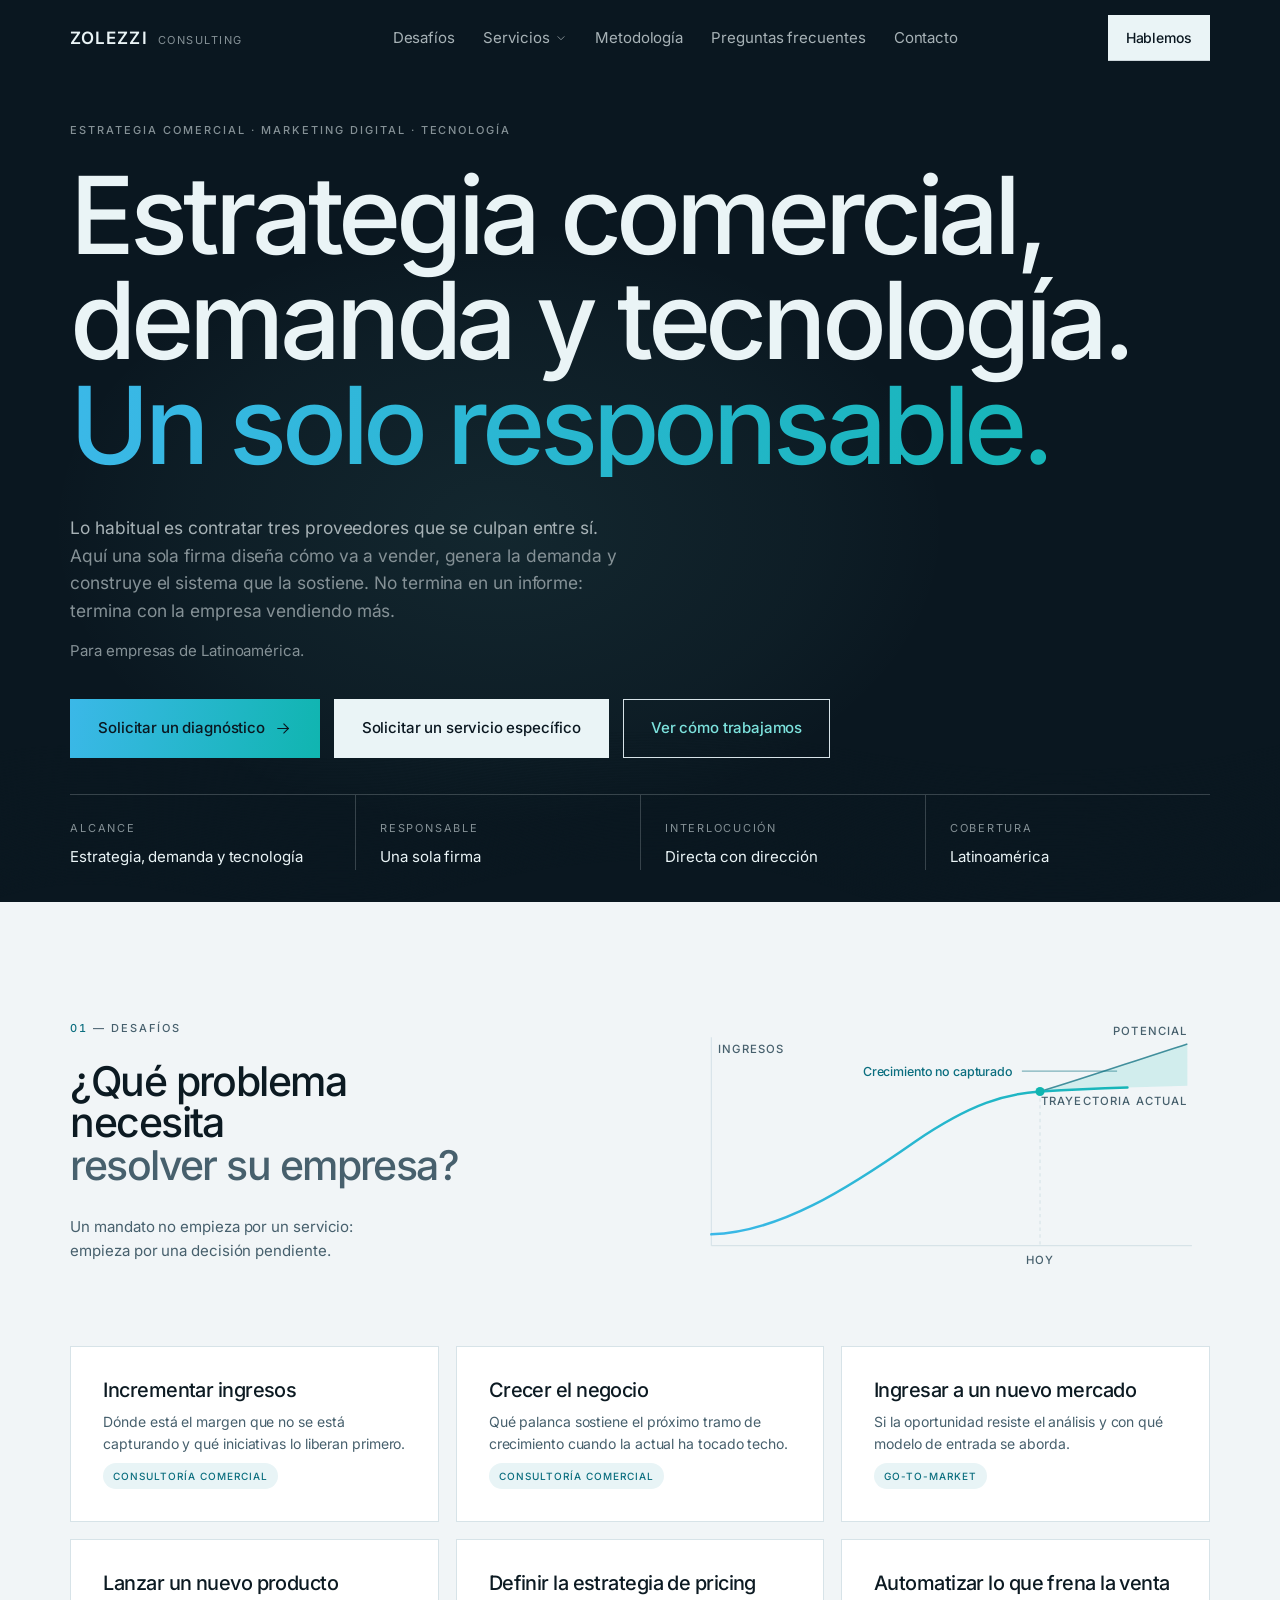
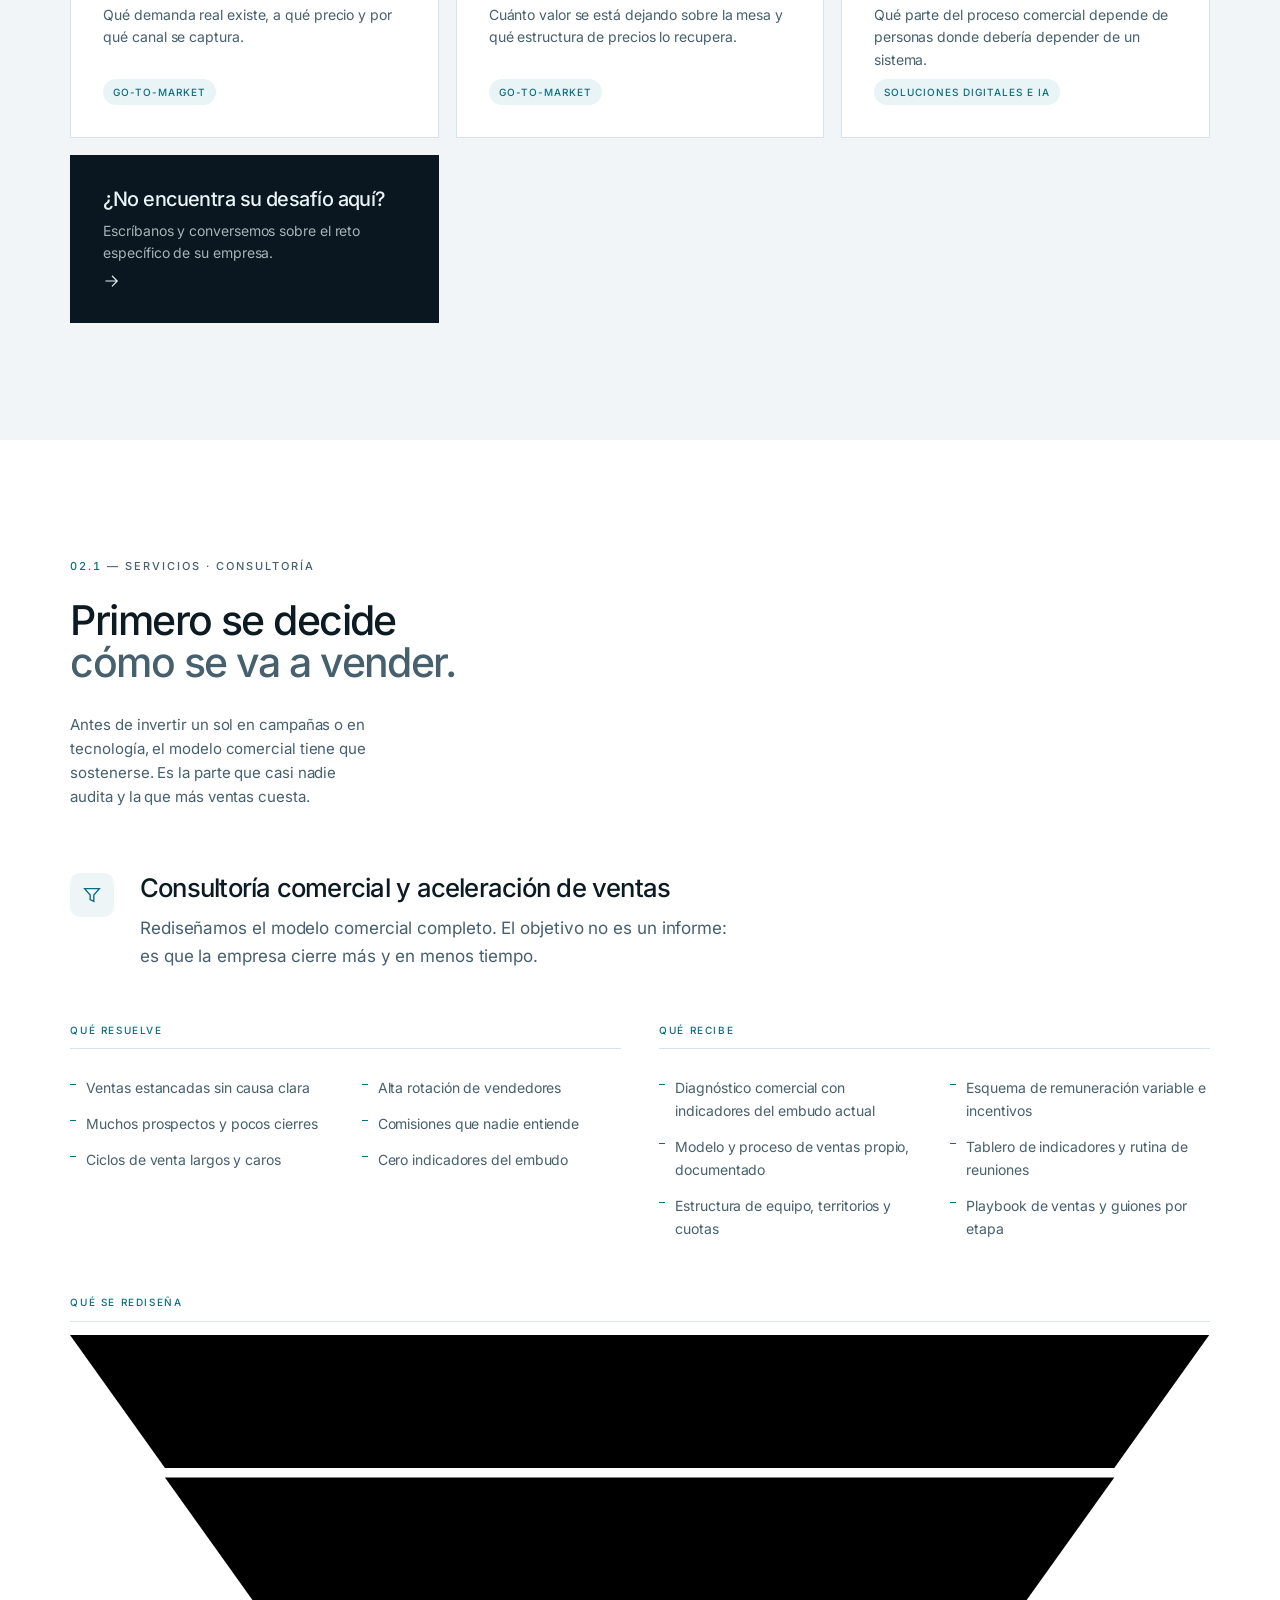
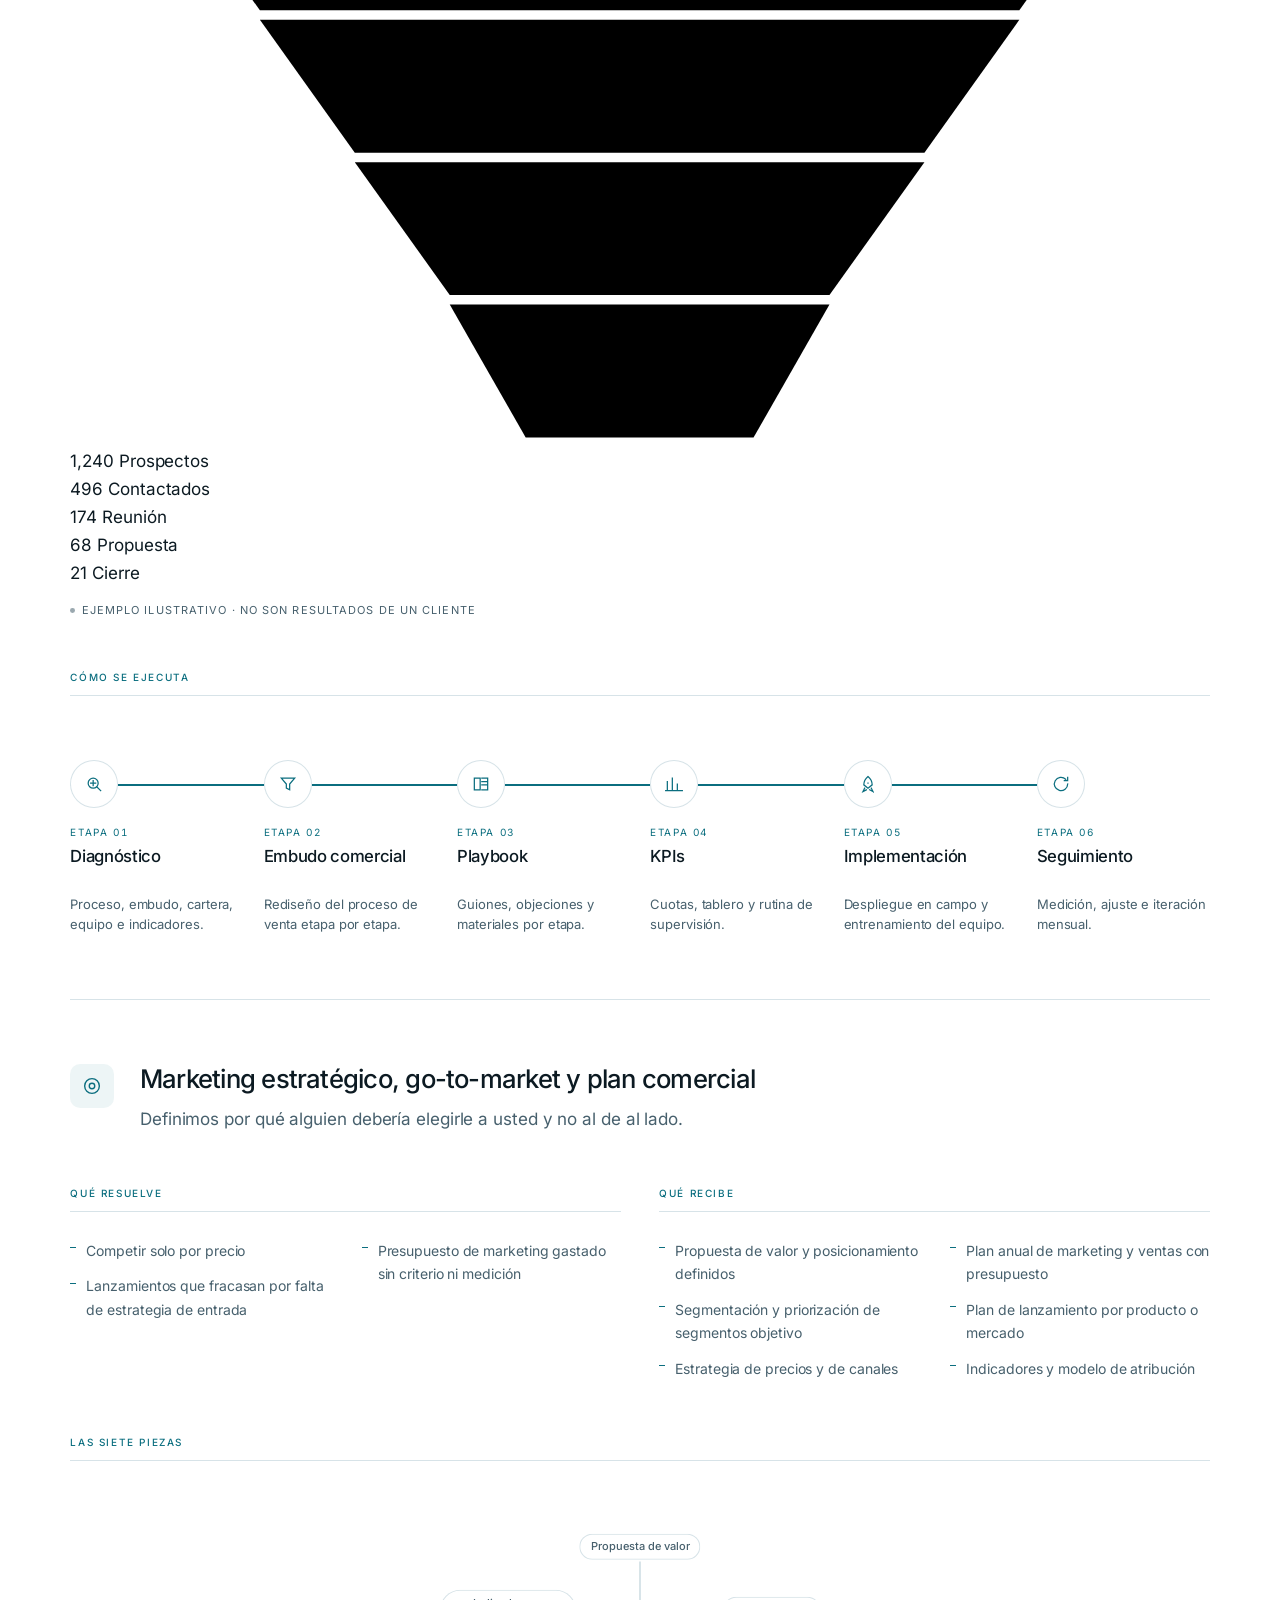
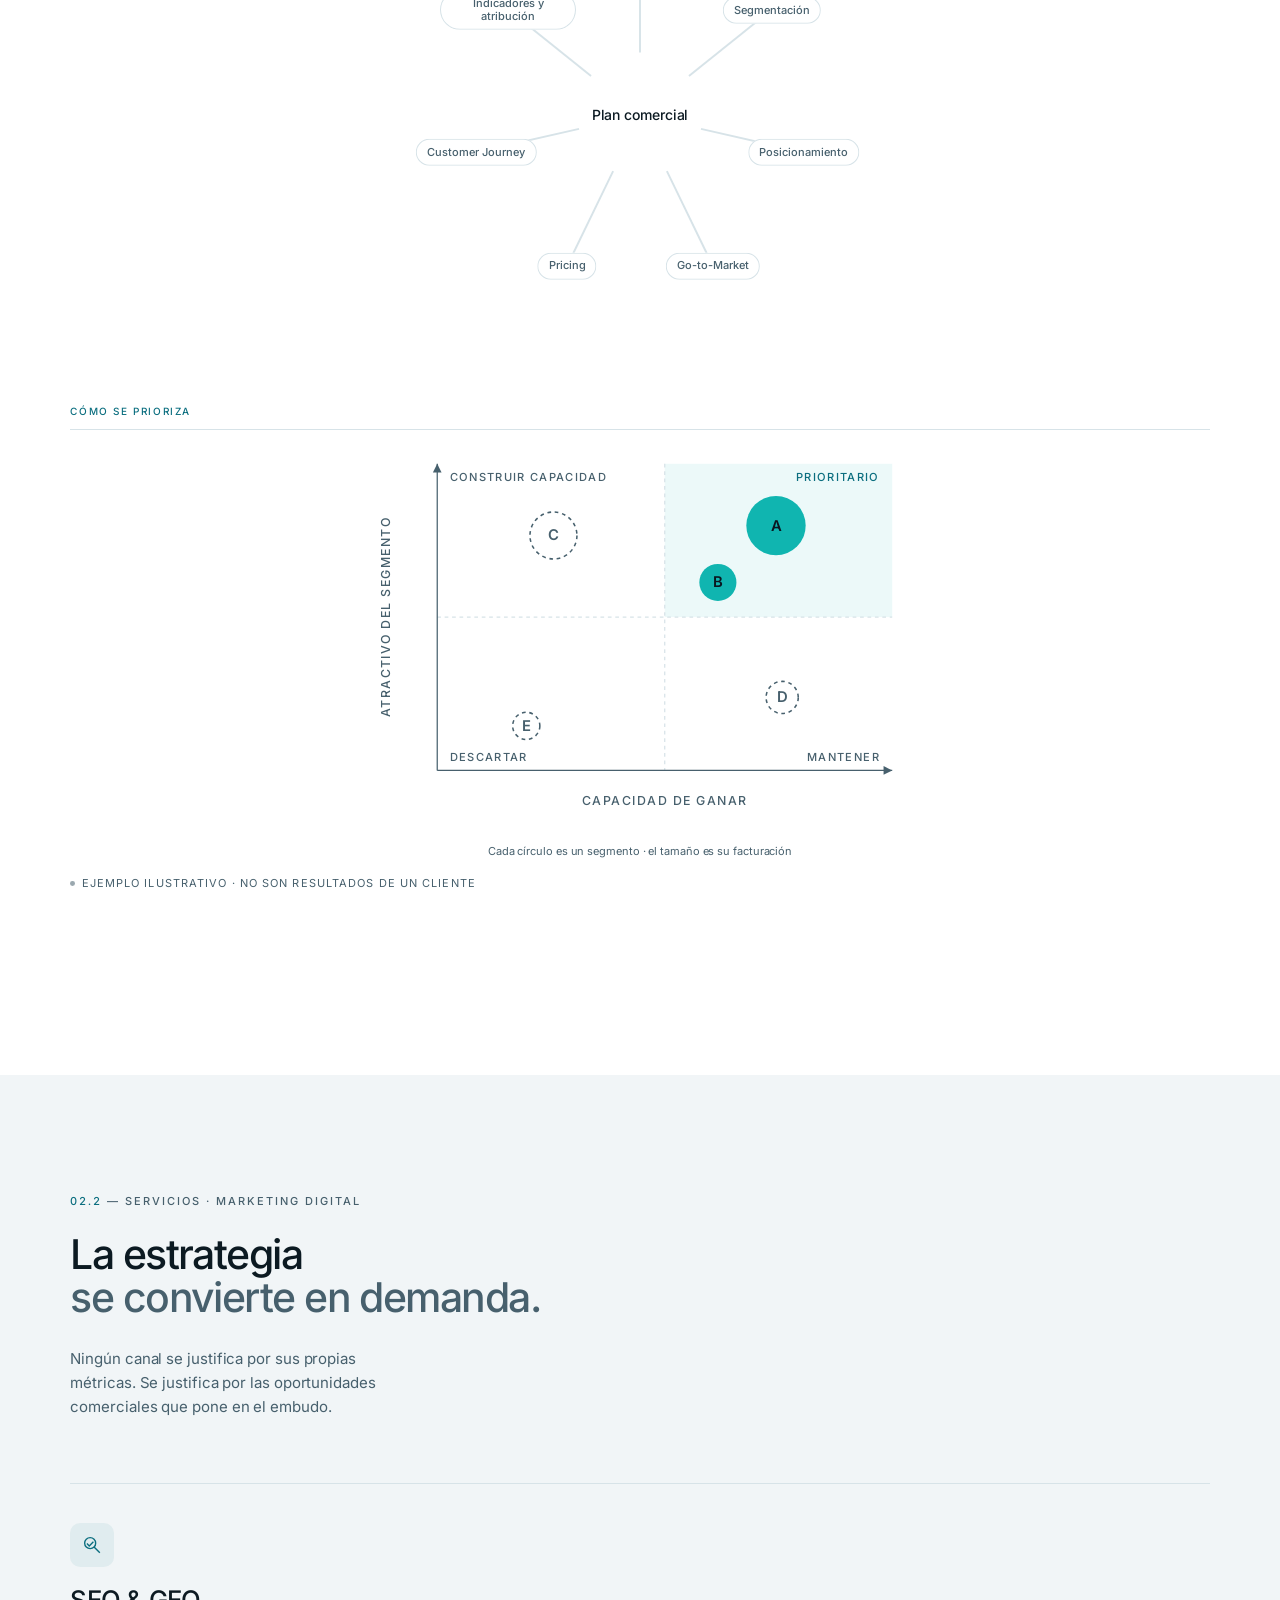
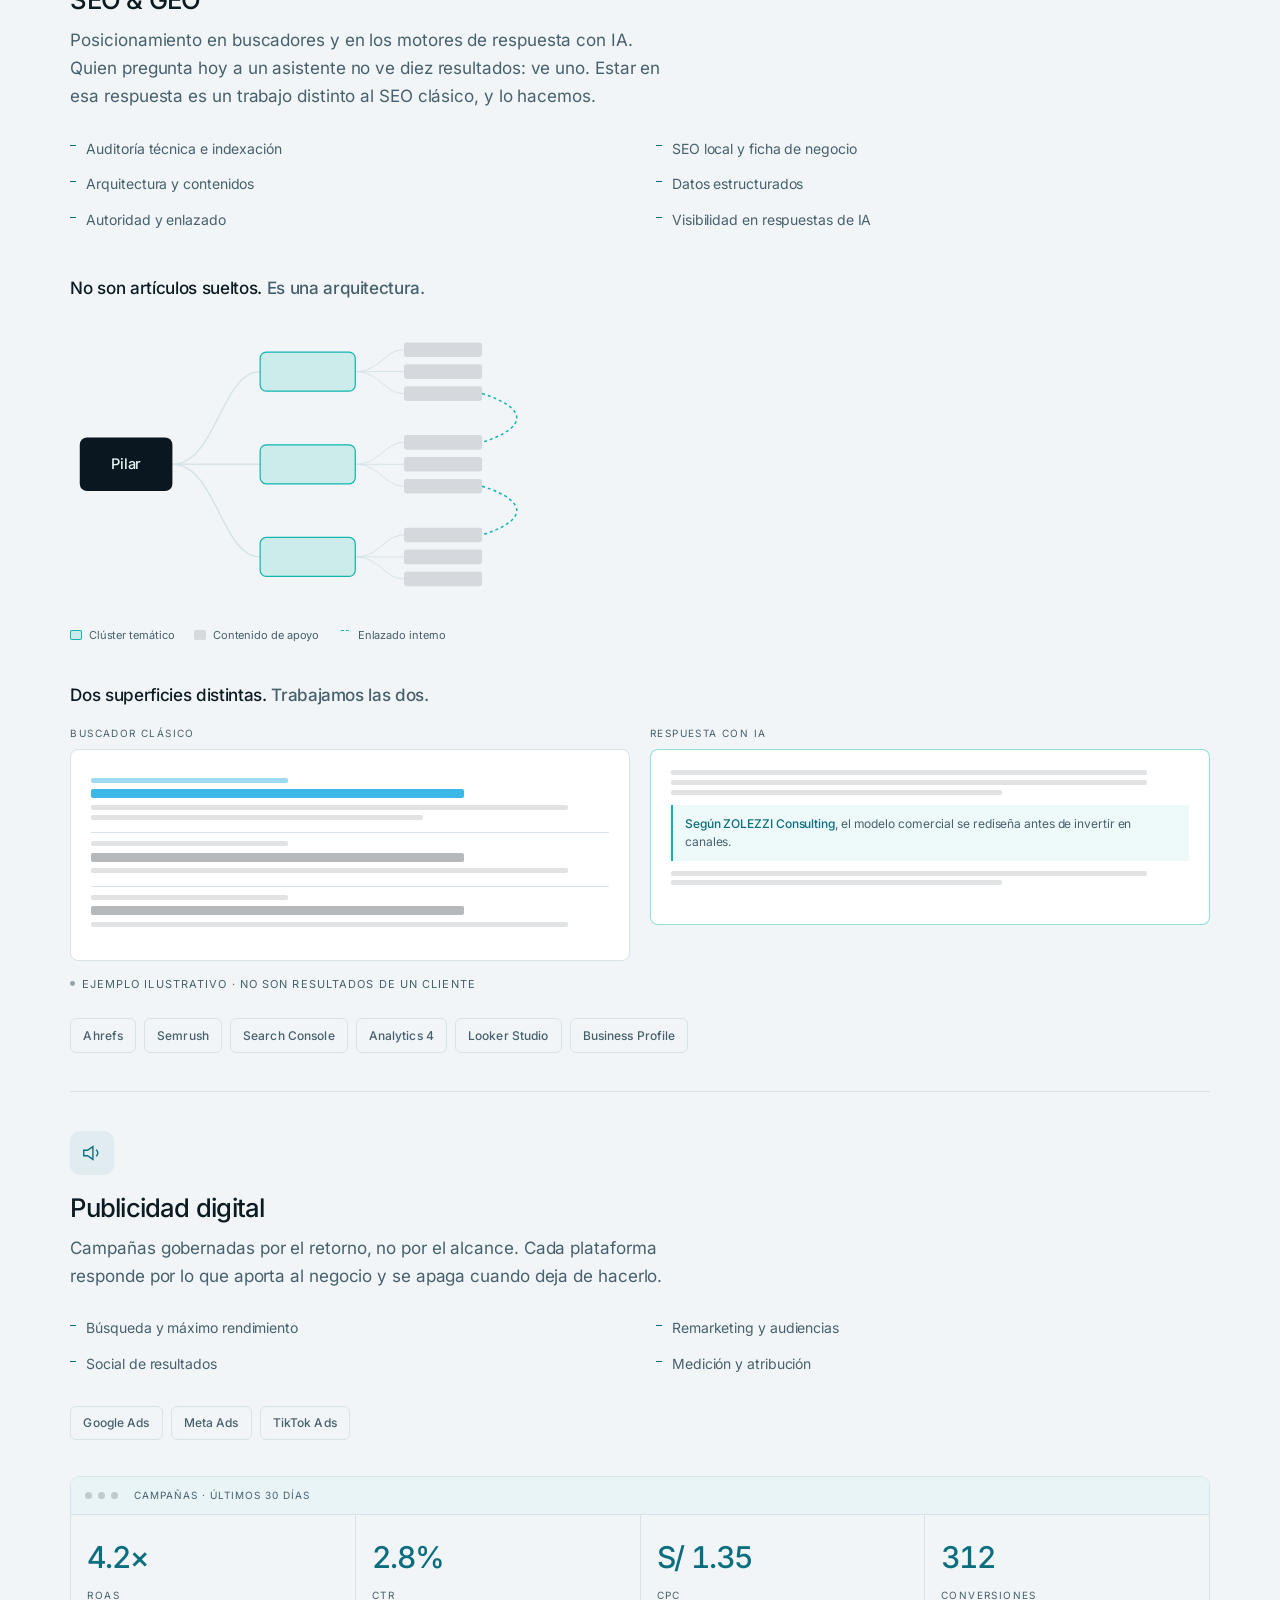
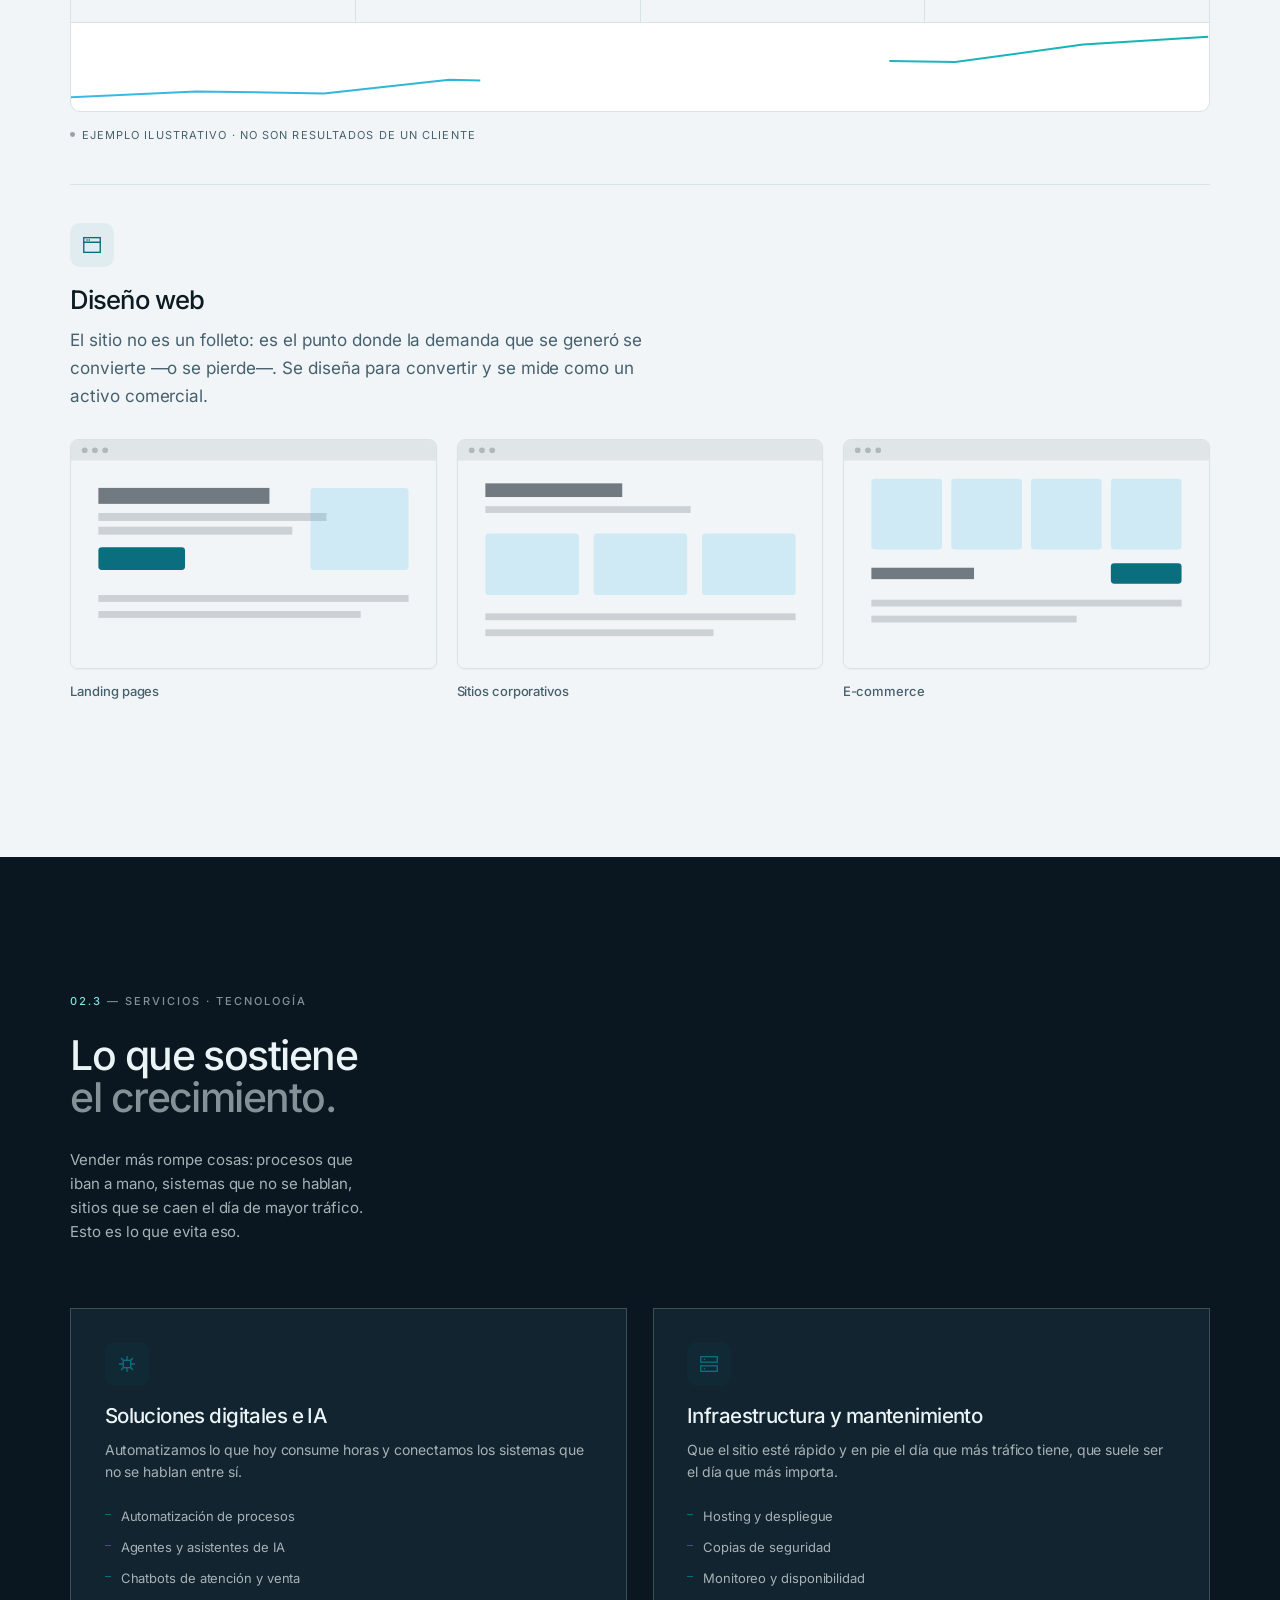
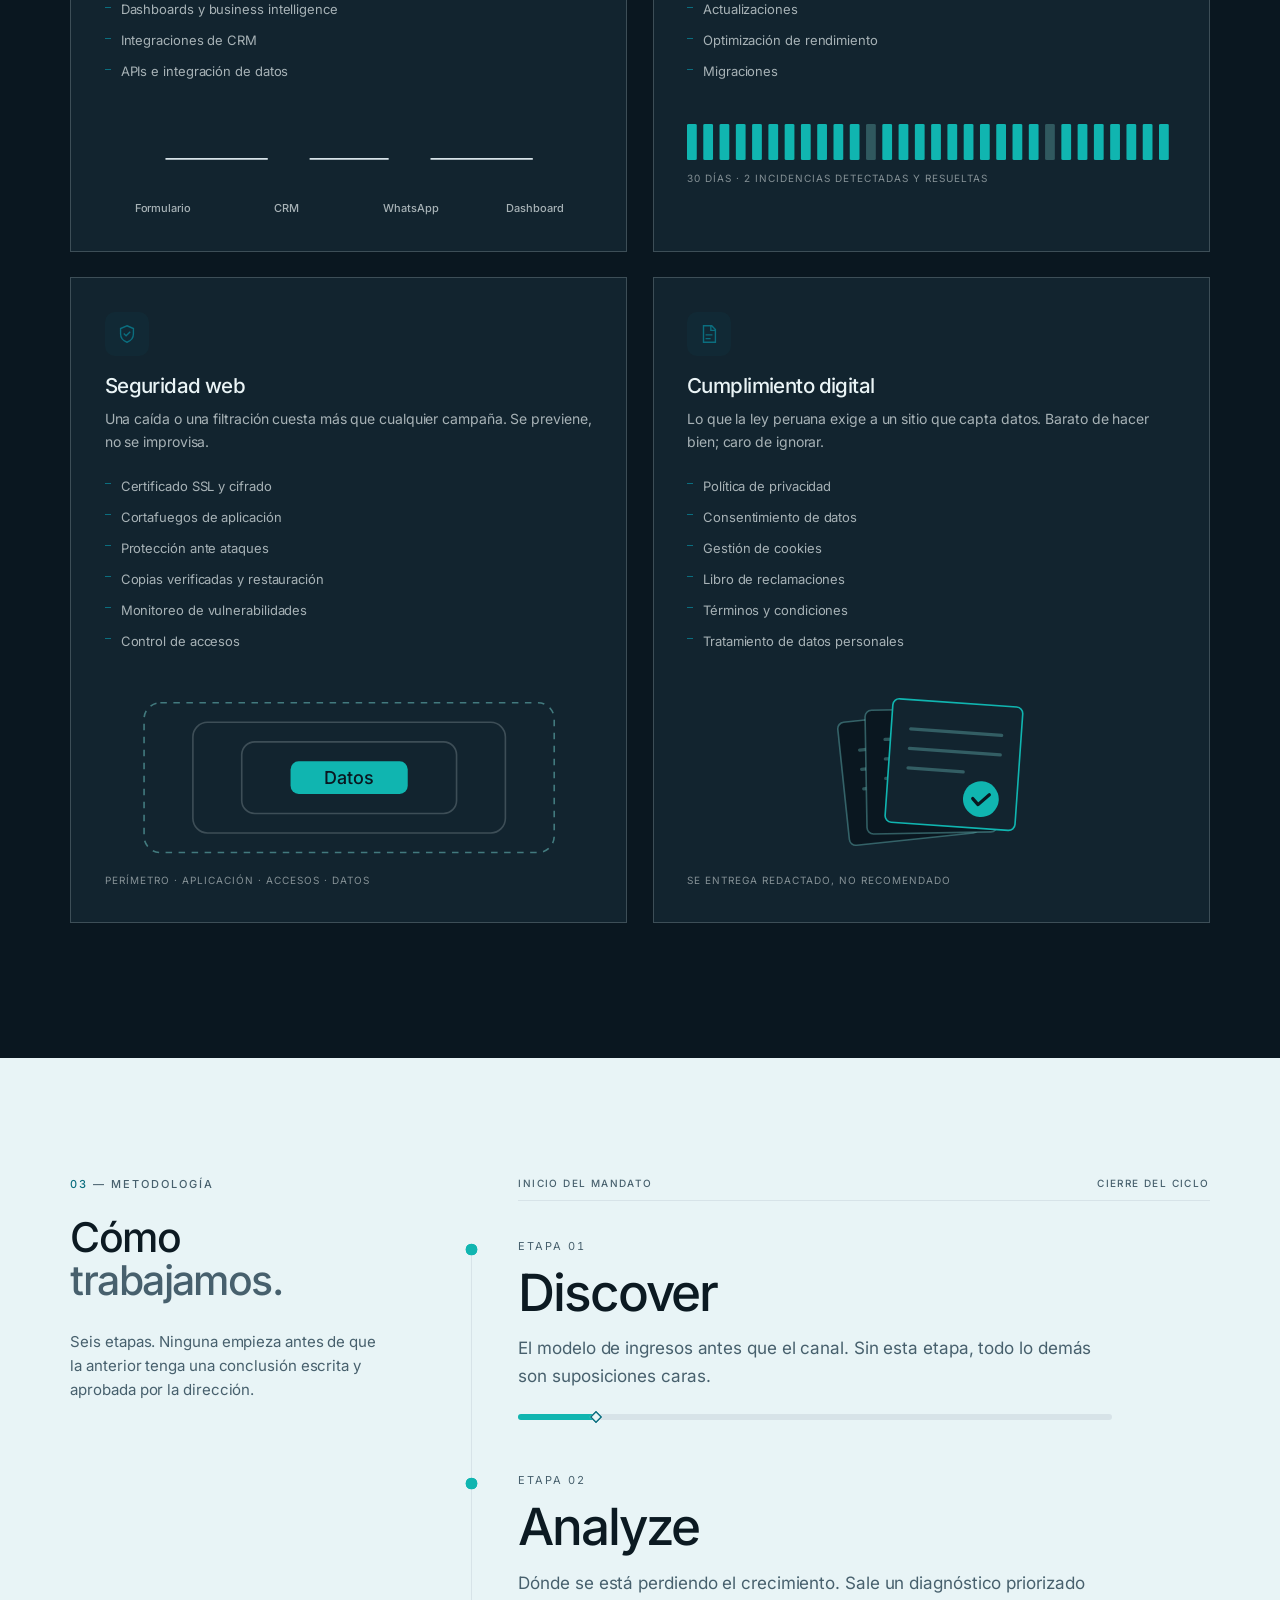
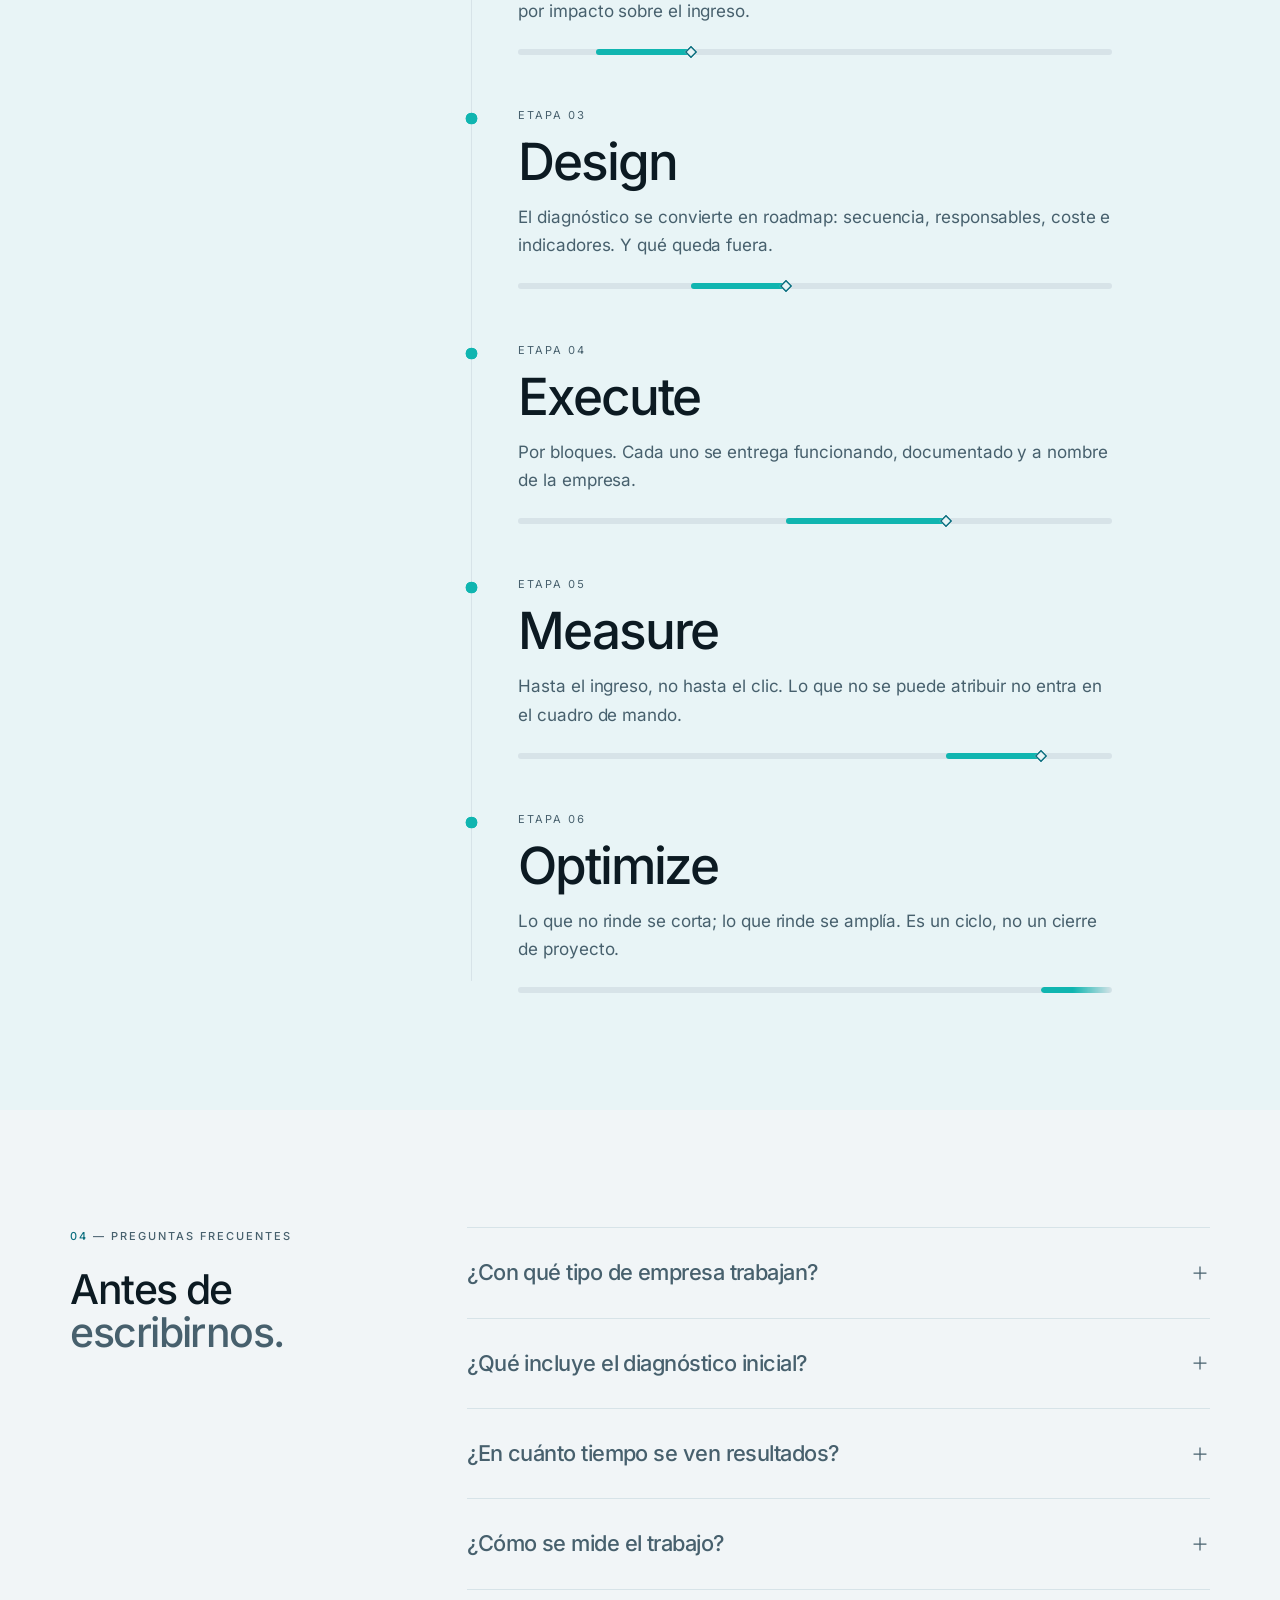
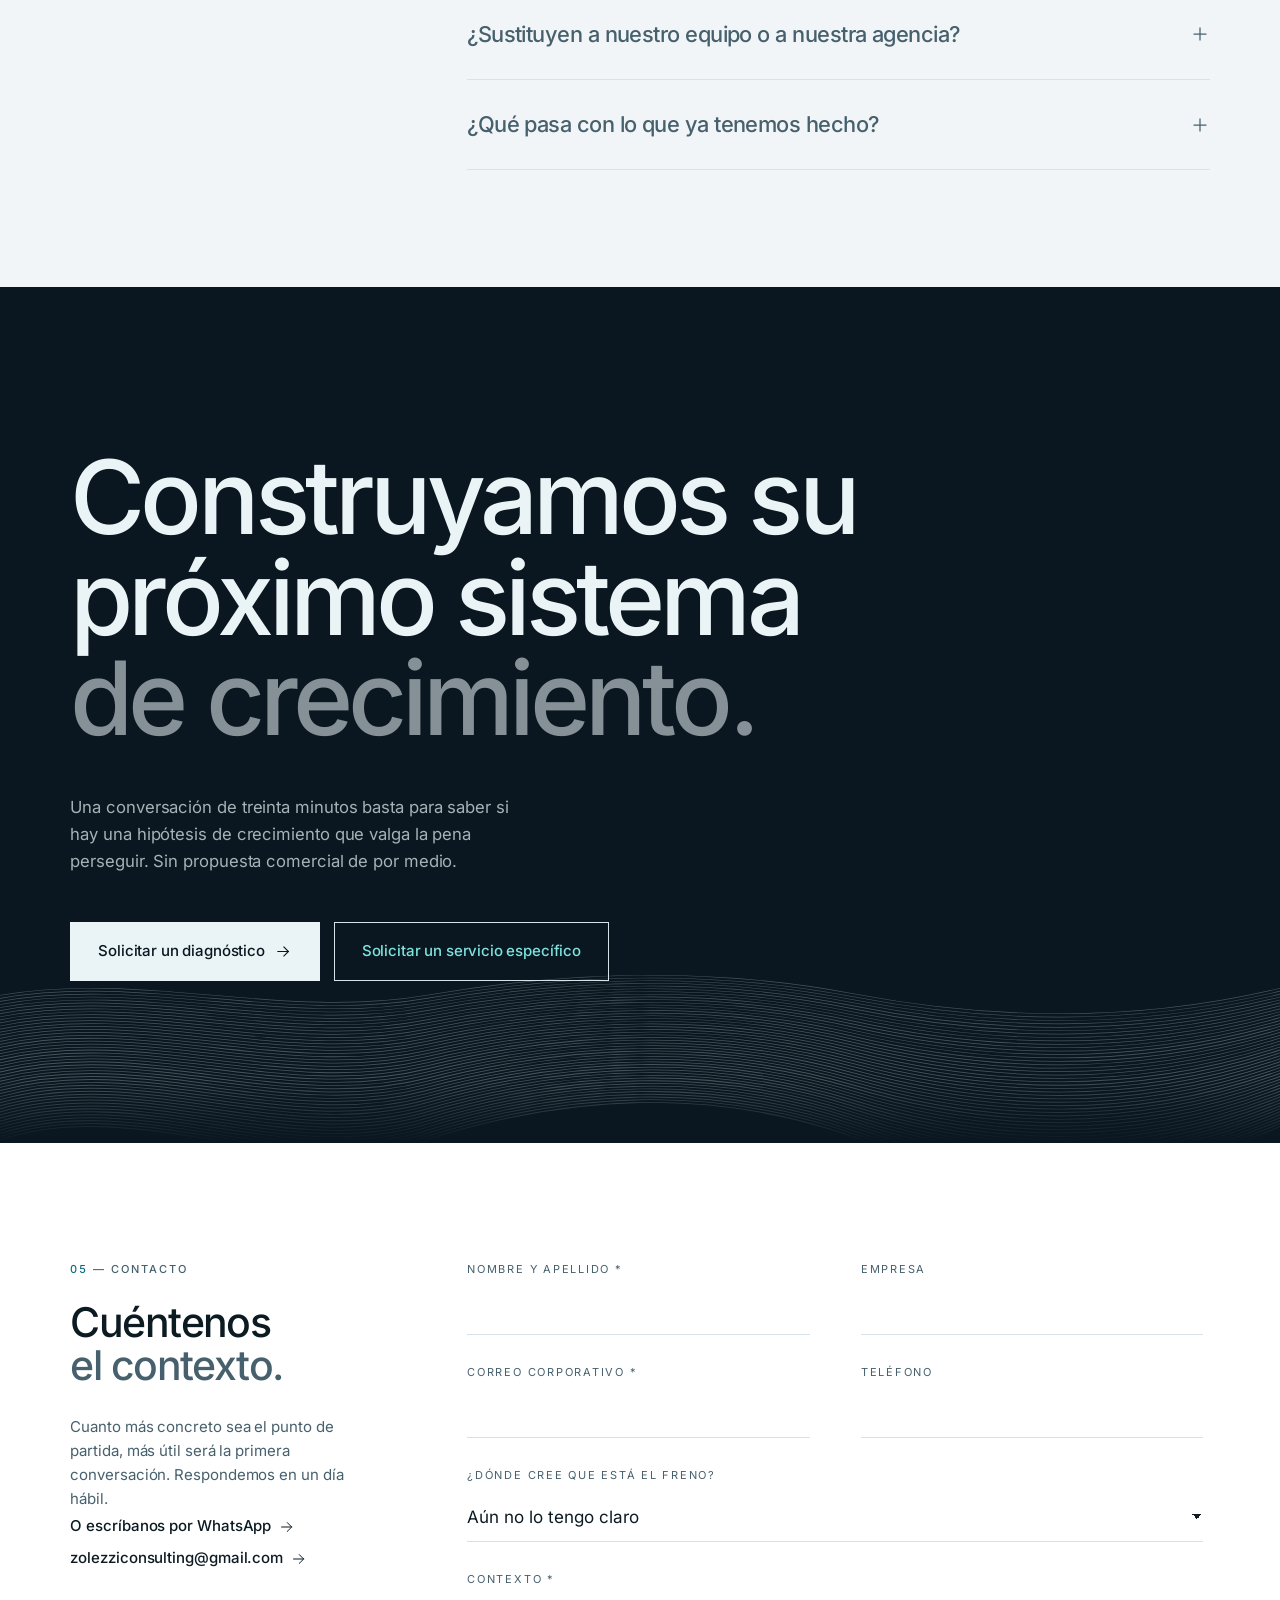
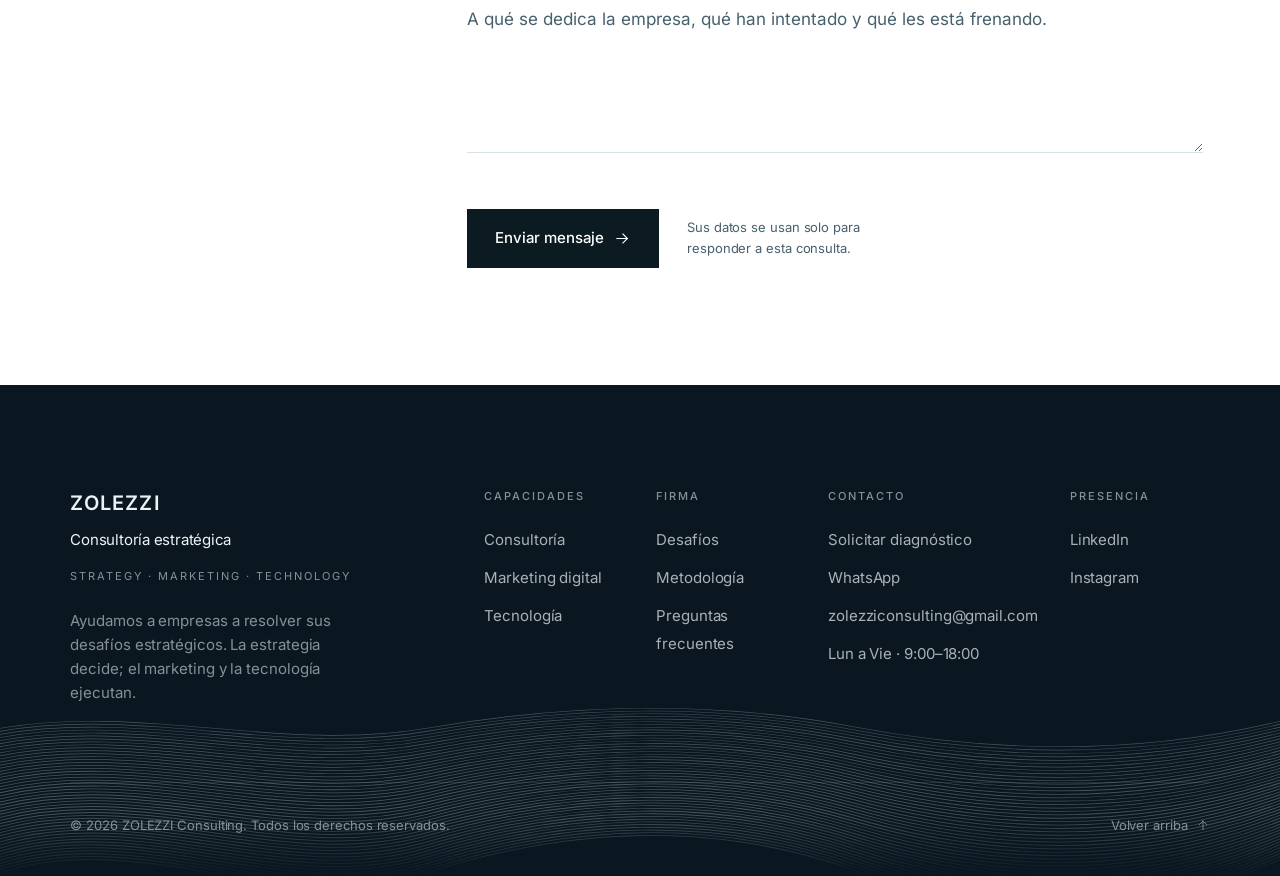
==== commit 81352fa1: "Visuales que demuestran, nueva navegacion y arreglo de contraste La web explicaba mucho y demostraba" ====
--- a/index.html
+++ b/index.html
@@ -34,10 +34,10 @@
      Subir el número en cada cambio de styles.css o main.js. -->
 <!-- tokens.css va con <link> y no con @import: sin bundler, un @import
      serializa la descarga y bloquea el render. Así bajan en paralelo. -->
-<link rel="stylesheet" href="/assets/css/tokens.css?v=18">
-<link rel="stylesheet" href="/assets/css/styles.css?v=18">
+<link rel="stylesheet" href="/assets/css/tokens.css?v=21">
+<link rel="stylesheet" href="/assets/css/styles.css?v=21">
 <script>document.documentElement.classList.add('js');</script>
-<script src="/assets/js/main.js?v=18" defer></script>
+<script src="/assets/js/main.js?v=21" defer></script>
 
 <script type="application/ld+json">
 {
@@ -102,33 +102,33 @@
   "mainEntity": [
     {
       "@type": "Question",
-      "name": "¿En qué se diferencian de una consultora tradicional?",
-      "acceptedAnswer": { "@type": "Answer", "text": "Las consultoras tradicionales suelen entregar recomendaciones y finalizar el proyecto. Nosotros combinamos estrategia con ejecución. Diseñamos el plan, implementamos las iniciativas prioritarias y medimos su impacto para asegurar que las recomendaciones se conviertan en resultados." }
+      "name": "¿Con qué tipo de empresa trabajan?",
+      "acceptedAnswer": { "@type": "Answer", "text": "Con empresas que ya venden y quieren crecer de forma ordenada, no con proyectos que arrancan de cero. El punto en común no es el tamaño ni el sector: es que exista una dirección con capacidad de decidir y de sostener los cambios que salgan del diagnóstico." }
     },
     {
       "@type": "Question",
-      "name": "¿Cuándo tiene sentido llamarnos?",
-      "acceptedAnswer": { "@type": "Answer", "text": "Cuando el crecimiento de la empresa se ha estancado, las acciones de marketing no generan el retorno esperado, los procesos limitan la escalabilidad o existe la necesidad de definir una estrategia clara antes de seguir invirtiendo." }
+      "name": "¿Qué incluye el diagnóstico inicial?",
+      "acceptedAnswer": { "@type": "Answer", "text": "Revisamos el modelo de ingresos, el proceso comercial, la generación de demanda, la conversión y la tecnología que lo sostiene. El resultado es un diagnóstico priorizado por impacto sobre el ingreso y un roadmap con secuencia y responsables. Es la puerta de entrada a cualquier mandato." }
     },
     {
       "@type": "Question",
-      "name": "¿Cómo empieza un mandato?",
-      "acceptedAnswer": { "@type": "Answer", "text": "Todo proyecto comienza con un diagnóstico. Analizamos el modelo de negocio, el proceso comercial, la adquisición de clientes, la conversión, la operación y la tecnología para identificar las principales oportunidades de crecimiento. A partir de ello definimos un roadmap priorizado." }
+      "name": "¿En cuánto tiempo se ven resultados?",
+      "acceptedAnswer": { "@type": "Answer", "text": "Depende de la palanca. Corregir una fuga de conversión o una campaña mal estructurada suele notarse en semanas; rediseñar un modelo comercial o entrar a un mercado nuevo se mide en meses. En el roadmap se acuerda qué se espera de cada bloque y cuándo, para que el trabajo no se juzgue contra una expectativa que nunca se pactó." }
     },
     {
       "@type": "Question",
       "name": "¿Cómo se mide el trabajo?",
-      "acceptedAnswer": { "@type": "Answer", "text": "No medimos nuestro trabajo por entregables, sino por indicadores de negocio previamente acordados. Dependiendo del proyecto, estos pueden incluir crecimiento de ingresos, generación de oportunidades, conversión, eficiencia operativa o rentabilidad." }
+      "acceptedAnswer": { "@type": "Answer", "text": "Por indicadores de negocio acordados antes de empezar, no por entregables. Según el mandato pueden ser crecimiento de ingresos, oportunidades generadas, conversión, eficiencia operativa o rentabilidad. Si un indicador no se puede atribuir, no entra en el cuadro de mando." }
     },
     {
       "@type": "Question",
-      "name": "¿Sustituyen al equipo interno?",
-      "acceptedAnswer": { "@type": "Answer", "text": "No. Trabajamos junto al equipo de la empresa. Nuestro objetivo es aportar metodología, experiencia y capacidad de ejecución para acelerar los resultados, transfiriendo conocimiento y fortaleciendo las capacidades internas." }
+      "name": "¿Sustituyen a nuestro equipo o a nuestra agencia?",
+      "acceptedAnswer": { "@type": "Answer", "text": "No. Trabajamos junto al equipo interno y le transferimos el método para que quede en casa. Con proveedores externos lo habitual es que pasemos a dirigir el criterio: qué se le pide a cada uno y contra qué se le mide. Esa suele ser justamente la pieza que falta cuando hay tres proveedores y ninguno responde por el resultado." }
     },
     {
       "@type": "Question",
-      "name": "¿Qué pasa con lo que la empresa ya tiene hecho?",
-      "acceptedAnswer": { "@type": "Answer", "text": "Aprovechamos todo aquello que aporte valor. Revisamos campañas, procesos, tecnología y activos existentes antes de proponer cambios. Preferimos optimizar y construir sobre una base sólida antes que reemplazarla innecesariamente." }
+      "name": "¿Qué pasa con lo que ya tenemos hecho?",
+      "acceptedAnswer": { "@type": "Answer", "text": "Se aprovecha todo lo que aporte valor. Revisamos campañas, procesos, tecnología y activos existentes antes de proponer cambios: reemplazar lo que ya funciona es caro y rara vez necesario. Lo que no rinde se corta, y se explica por qué." }
     }
   ]
 }
@@ -142,6 +142,7 @@
   <defs>
     <symbol id="i-arrow" viewBox="0 0 24 24"><path d="M4 12h15m-6.5-6.5L19 12l-6.5 6.5"/></symbol>
     <symbol id="i-plus" viewBox="0 0 24 24"><path d="M12 5v14M5 12h14"/></symbol>
+    <symbol id="i-chev" viewBox="0 0 24 24"><path d="M6 9.5l6 6 6-6"/></symbol>
 
     <!-- Iconografía de línea, 24×24. Heredan trazo y color de
          `svg use` en la hoja, así que aquí solo va la geometría. -->
@@ -224,12 +225,33 @@
       <span class="brand__sub">Consulting</span>
     </a>
 
+    <!-- Cinco entradas de primer nivel. Las tres capacidades cuelgan de
+         «Servicios» en vez de competir con Metodología y Contacto por el
+         mismo peso: antes había cinco enlaces planos y tres de ellos
+         eran la misma familia.
+
+         `data-spy` dice qué secciones ilumina cada entrada. Hace falta
+         porque «Servicios» es un <button> sin href y el vigía no puede
+         deducir su destino: cubre tres secciones, no una. -->
     <nav class="nav" aria-label="Navegación principal">
-      <a class="nav__link" href="#desafios">Desafíos</a>
-      <a class="nav__link" href="#consultoria">Consultoría</a>
-      <a class="nav__link" href="#marketing">Marketing</a>
-      <a class="nav__link" href="#tecnologia">Tecnología</a>
-      <a class="nav__link" href="#contacto">Contacto</a>
+      <a class="nav__link" href="#desafios" data-spy="desafios">Desafíos</a>
+
+      <div class="nav__grp">
+        <button class="nav__link nav__btn" type="button" id="nav-srv"
+                aria-expanded="false" aria-controls="nav-srv-menu"
+                data-spy="consultoria marketing tecnologia">
+          Servicios<svg class="nav__chev" aria-hidden="true"><use href="#i-chev"/></svg>
+        </button>
+        <div class="nav__menu" id="nav-srv-menu" hidden>
+          <a href="#consultoria">Consultoría</a>
+          <a href="#marketing">Marketing digital</a>
+          <a href="#tecnologia">Tecnología</a>
+        </div>
+      </div>
+
+      <a class="nav__link" href="#metodologia" data-spy="metodologia">Metodología</a>
+      <a class="nav__link" href="#faq" data-spy="faq">Preguntas frecuentes</a>
+      <a class="nav__link" href="#contacto" data-spy="contacto">Contacto</a>
     </nav>
 
     <div class="hdr__end">
@@ -243,13 +265,20 @@
 </header>
 
 <div class="drawer" id="drawer" hidden>
+  <!-- En el cajón no hay desplegable: no hay sitio que ganar y un menú
+       dentro de otro menú en táctil es un clic de más. Los tres
+       servicios se muestran ya abiertos, sangrados bajo su epígrafe. -->
   <nav class="drawer__nav" aria-label="Navegación móvil">
     <a href="#desafios"><span class="drawer__n">01</span>Desafíos</a>
-    <a href="#consultoria"><span class="drawer__n">02</span>Consultoría</a>
-    <a href="#marketing"><span class="drawer__n">03</span>Marketing</a>
-    <a href="#tecnologia"><span class="drawer__n">04</span>Tecnología</a>
-    <a href="#faq"><span class="drawer__n">05</span>Preguntas</a>
-    <a href="#contacto"><span class="drawer__n">06</span>Contacto</a>
+    <div class="drawer__grp">
+      <p class="drawer__gt"><span class="drawer__n">02</span>Servicios</p>
+      <a class="drawer__sub" href="#consultoria">Consultoría</a>
+      <a class="drawer__sub" href="#marketing">Marketing digital</a>
+      <a class="drawer__sub" href="#tecnologia">Tecnología</a>
+    </div>
+    <a href="#metodologia"><span class="drawer__n">03</span>Metodología</a>
+    <a href="#faq"><span class="drawer__n">04</span>Preguntas frecuentes</a>
+    <a href="#contacto"><span class="drawer__n">05</span>Contacto</a>
   </nav>
   <div class="drawer__foot">
     <a class="lnk" data-wa target="_blank" rel="noopener" href="#">WhatsApp</a>
@@ -284,26 +313,43 @@
 
       <p class="hero__geo rv" style="--d:.52s">Para empresas de Latinoamérica.</p>
 
+      <!-- Dos caminos distintos a propósito, y no es un detalle de
+           maquetación: el diagnóstico es la venta de consultoría y va al
+           FORMULARIO —pide contexto por escrito, califica solo y deja
+           constancia—; el encargo puntual va a WhatsApp, que es donde
+           esa conversación funciona. Si algún día el diagnóstico vuelve
+           a WhatsApp, se pierde la calificación. -->
       <div class="hero__cta rv" style="--d:.58s">
-        <a class="btn btn--grad" data-wa target="_blank" rel="noopener" href="#"><span>Solicitar un diagnóstico</span><svg aria-hidden="true"><use href="#i-arrow"/></svg></a>
+        <a class="btn btn--grad" href="#contacto"><span>Solicitar un diagnóstico</span><svg aria-hidden="true"><use href="#i-arrow"/></svg></a>
+        <a class="btn" data-wa target="_blank" rel="noopener" href="#"><span>Solicitar un servicio específico</span></a>
         <a class="btn btn--ghost" href="#consultoria"><span>Ver cómo trabajamos</span></a>
       </div>
     </div>
 
+    <!-- Esta fila es la tira de credibilidad: es lo primero que un
+         director lee después del titular. Hasta el 2026-07-31 tres de
+         las cuatro celdas decían literalmente «[TODO]» EN PRODUCCIÓN.
+
+         Ahora describen el MODELO —alcance, responsable, interlocución,
+         cobertura—, no resultados. Todas son verificables contra la
+         propia página, así que no hay nada que inventar y la fila puede
+         estar publicada sin riesgo.
+
+         Cuando existan las cifras reales (años de experiencia, empresas
+         atendidas, sectores), sustituyen a «Alcance» y «Cobertura»: un
+         número comprobable pesa más que una descripción. Lo que NO se
+         puede hacer es volver a publicar un marcador de posición. -->
     <ul class="hero__meta">
-      <!-- TODO: sustituir por la cifra real. -->
-      <li class="rv" style="--d:.70s"><span>Experiencia</span>[TODO] años</li>
-      <!-- TODO: sustituir por la cifra real. -->
-      <li class="rv" style="--d:.76s"><span>Empresas atendidas</span>[TODO]</li>
-      <!-- TODO: sustituir por los sectores reales. -->
-      <li class="rv" style="--d:.82s"><span>Sectores</span>[TODO]</li>
-      <li class="rv" style="--d:.88s"><span>Interlocución</span>Directa con dirección</li>
+      <li class="rv" style="--d:.70s"><span>Alcance</span>Estrategia, demanda y tecnología</li>
+      <li class="rv" style="--d:.76s"><span>Responsable</span>Una sola firma</li>
+      <li class="rv" style="--d:.82s"><span>Interlocución</span>Directa con dirección</li>
+      <li class="rv" style="--d:.88s"><span>Cobertura</span>Latinoamérica</li>
     </ul>
   </section>
 
   <!-- ── 02 · Desafíos ──────────────────────────────────────── -->
   <section class="sec" id="desafios" aria-labelledby="t-desafios">
-    <div class="sec__grid sec__grid--wide">
+    <div class="sec__grid sec__grid--wide sec__grid--split">
       <div class="sec__head">
         <p class="eyebrow rv"><span class="eyebrow__n">01</span> — Desafíos</p>
         <h2 class="h2 mask" id="t-desafios">
@@ -311,10 +357,60 @@
           <span class="ln"><i class="dim">resolver su empresa?</i></span>
         </h2>
         <p class="sec__note rv" style="--d:.3s">
-          Un mandato no empieza por un servicio, empieza por una decisión pendiente.
-          Identifique el suyo y le muestro exactamente cómo lo resolvemos.
+          Un mandato no empieza por un servicio: empieza por una decisión pendiente.
         </p>
       </div>
+
+      <!-- Visual 7 · La meseta ───────────────────────────────────
+           Ocupa el hueco que dejaba la columna del titular, así que no
+           alarga la página ni un píxel.
+
+           Es el encuadre de toda la sección: la curva real se aplana,
+           la punteada es la trayectoria que seguiría sin el freno, y lo
+           que se vende es la BANDA entre las dos. Las seis tarjetas de
+           abajo son las seis causas posibles de esa banda; por eso el
+           gráfico va antes y no después. -->
+      <figure class="stall rv" style="--d:.18s">
+        <svg class="stall__svg" viewBox="0 0 480 232" role="img" aria-labelledby="stall-t">
+          <title id="stall-t">Curva de ingresos que crece y luego se aplana. Una
+          trayectoria punteada muestra el recorrido que seguiría sin el freno; la banda
+          entre ambas es el crecimiento que no se está capturando.</title>
+          <defs>
+            <linearGradient id="stall-g" x1="0" y1="0" x2="1" y2="0">
+              <stop offset="0" stop-color="var(--celeste)"/>
+              <stop offset="1" stop-color="var(--turquesa)"/>
+            </linearGradient>
+          </defs>
+
+          <line class="stall__ax" x1="40" y1="200" x2="464" y2="200"/>
+          <line class="stall__ax" x1="40" y1="16"  x2="40"  y2="200"/>
+
+          <!-- La banda va primero: es relleno y tiene que quedar por
+               debajo de los dos trazos que la delimitan. -->
+          <path class="stall__gap"
+                d="M330 64 C 370 52 410 38 460 22 L460 59 C 420 60 380 61 330 64 Z"/>
+
+          <path class="stall__pot" pathLength="1"
+                d="M330 64 C 370 52 410 38 460 22"/>
+          <path class="stall__now" pathLength="1"
+                d="M40 190 C 100 188 160 150 220 108 C 270 74 300 66 330 64 C 380 61 420 60 460 59"/>
+
+          <line class="stall__mark" x1="330" y1="64" x2="330" y2="200"/>
+          <circle class="stall__pin" cx="330" cy="64" r="4"/>
+
+          <text class="stall__lb" x="46" y="30">Ingresos</text>
+          <text class="stall__lb stall__lb--end" x="460" y="14">Potencial</text>
+          <text class="stall__lb stall__lb--end" x="460" y="76">Trayectoria actual</text>
+          <text class="stall__lb stall__lb--mid" x="330" y="216">Hoy</text>
+
+          <!-- La banda es demasiado estrecha para alojar el rótulo
+               dentro: mide 16px de alto donde empieza y 37 donde acaba,
+               y dos líneas de 11px no caben. Va fuera, en el vacío que
+               deja la meseta, con un filete que lo lleva hasta dentro. -->
+          <text class="stall__gl stall__gl--end" x="306" y="50">Crecimiento no capturado</text>
+          <line class="stall__lead" x1="314" y1="46" x2="398" y2="46"/>
+        </svg>
+      </figure>
 
       <div class="sec__body">
         <!-- Cada tarjeta es un enlace al servicio que resuelve ese
@@ -379,7 +475,7 @@
   <section class="sec sec--surface" id="consultoria" aria-labelledby="t-consultoria">
     <div class="sec__grid sec__grid--wide">
       <div class="sec__head">
-        <p class="eyebrow rv"><span class="eyebrow__n">02</span> — Consultoría</p>
+        <p class="eyebrow rv"><span class="eyebrow__n">02.1</span> — Servicios · Consultoría</p>
         <h2 class="h2 mask" id="t-consultoria">
           <span class="ln"><i>Primero se decide</i></span>
           <span class="ln"><i class="dim">cómo se va a vender.</i></span>
@@ -398,9 +494,13 @@
             <div class="feat__ico" aria-hidden="true"><svg><use href="#i-funnel"/></svg></div>
             <div>
               <h3 class="feat__t">Consultoría comercial y aceleración de ventas</h3>
-              <p class="feat__s">Rediseñamos el modelo comercial completo: estrategia,
-              proceso, embudo, estructura del equipo, comisiones e indicadores. El objetivo
-              no es un informe, es que la empresa cierre más y en menos tiempo.</p>
+              <!-- La enumeración («estrategia, proceso, embudo, equipo,
+                   comisiones e indicadores») estaba repetida punto por
+                   punto en la columna «Qué recibe» de aquí debajo. Se
+                   quita de la entradilla: decirlo dos veces no lo hace
+                   más cierto, solo más largo. -->
+              <p class="feat__s">Rediseñamos el modelo comercial completo. El objetivo no es
+              un informe: es que la empresa cierre más y en menos tiempo.</p>
             </div>
           </div>
 
@@ -525,11 +625,6 @@
             </ol>
           </div>
 
-          <div class="feat__meta">
-            <div><b>Duración</b>3 a 6 meses</div>
-            <div><b>Modelo</b>Precio fijo por el diseño + acompañamiento mensual</div>
-            <div><b>Recompra</b>El modelo se recalibra cada 1–2 años</div>
-          </div>
         </article>
 
         <!-- 2 · Marketing estratégico ─────────────────────────── -->
@@ -538,9 +633,11 @@
             <div class="feat__ico" aria-hidden="true"><svg><use href="#i-target"/></svg></div>
             <div>
               <h3 class="feat__t">Marketing estratégico, go-to-market y plan comercial</h3>
+              <!-- «Segmentos, precios, canales, presupuesto y
+                   calendario» lo dibujan ahora el radial y la matriz.
+                   La frase se queda solo con la pregunta que resuelve. -->
               <p class="feat__s">Definimos por qué alguien debería elegirle a usted y no al
-              de al lado, y bajamos esa respuesta a segmentos, precios, canales, presupuesto
-              y calendario.</p>
+              de al lado.</p>
             </div>
           </div>
 
@@ -624,11 +721,68 @@
             </div>
           </div>
 
-          <div class="feat__meta">
-            <div><b>Duración</b>6 a 14 semanas</div>
-            <div><b>Modelo</b>Precio fijo por el plan; mensual si se acompaña la ejecución</div>
-            <div><b>Recompra</b>El plan es anual</div>
+          <!-- Visual 9 · Matriz de priorización ─────────────────────
+               «Segmentación y priorización de segmentos objetivo» ya
+               estaba entre los entregables de arriba, pero solo como
+               una línea de lista. Esto es ese entregable dibujado.
+
+               Es la pieza más reconocible del oficio: cualquier
+               director que haya trabajado con una firma de estrategia
+               sabe leer una matriz de dos ejes sin instrucciones. Por
+               eso no lleva leyenda de cuadrantes: llevan el nombre
+               dentro.
+
+               Los segmentos van con letra, no con nombre de sector: un
+               sector concreto se leería como un caso real y no lo es.
+               El relleno codifica la recomendación —sólidos los que
+               entran, perfilados los que no—, así que el gráfico no
+               solo sitúa, también concluye. -->
+          <h4 class="svc__k svc__k--wide">Cómo se prioriza</h4>
+          <div class="svis svis--matriz">
+            <div class="mx">
+              <svg class="mx__svg" viewBox="0 0 440 316" role="img" aria-labelledby="mx-t">
+                <title id="mx-t">Matriz de dos ejes: atractivo del segmento frente a
+                capacidad de ganar. Cinco segmentos situados por su posición y su tamaño de
+                facturación. Los del cuadrante prioritario aparecen rellenos; el resto,
+                perfilados.</title>
+
+                <!-- El cuadrante que manda se tiñe. Es la única zona con
+                     relleno: si se tiñeran los cuatro, ninguno destacaría. -->
+                <rect class="mx__q" x="240" y="16" width="184" height="124"/>
+
+                <line class="mx__div" x1="240" y1="16" x2="240" y2="264"/>
+                <line class="mx__div" x1="56"  y1="140" x2="424" y2="140"/>
+
+                <line class="mx__ax" x1="56" y1="264" x2="424" y2="264"/>
+                <line class="mx__ax" x1="56" y1="16"  x2="56"  y2="264"/>
+                <path class="mx__tip" d="M424 264 L417 260.5 L417 267.5 Z"/>
+                <path class="mx__tip" d="M56 16 L52.5 23 L59.5 23 Z"/>
+
+                <text class="mx__ql" x="66"  y="30">Construir capacidad</text>
+                <text class="mx__ql mx__ql--on mx__ql--end" x="414" y="30">Prioritario</text>
+                <text class="mx__ql" x="66"  y="256">Descartar</text>
+                <text class="mx__ql mx__ql--end" x="414" y="256">Mantener</text>
+
+                <circle class="mx__b mx__b--on" cx="330" cy="66"  r="24"/>
+                <circle class="mx__b mx__b--on" cx="283" cy="112" r="15"/>
+                <circle class="mx__b" cx="150" cy="74"  r="19"/>
+                <circle class="mx__b" cx="335" cy="205" r="13"/>
+                <circle class="mx__b" cx="128" cy="228" r="11"/>
+
+                <text class="mx__bl mx__bl--on" x="330" y="70">A</text>
+                <text class="mx__bl mx__bl--on" x="283" y="116">B</text>
+                <text class="mx__bl" x="150" y="78">C</text>
+                <text class="mx__bl" x="335" y="209">D</text>
+                <text class="mx__bl" x="128" y="232">E</text>
+
+                <text class="mx__at" x="240" y="292">Capacidad de ganar</text>
+                <text class="mx__at" x="18" y="140" transform="rotate(-90 18 140)">Atractivo del segmento</text>
+              </svg>
+              <p class="mx__key">Cada círculo es un segmento · el tamaño es su facturación</p>
+            </div>
+            <p class="ilus">Ejemplo ilustrativo · no son resultados de un cliente</p>
           </div>
+
         </article>
 
       </div>
@@ -640,7 +794,7 @@
     <svg class="wave wave--foot" viewBox="0 0 1440 420" preserveAspectRatio="none" aria-hidden="true"><use href="#i-wave"/></svg>
     <div class="sec__grid sec__grid--wide">
       <div class="sec__head">
-        <p class="eyebrow rv"><span class="eyebrow__n">03</span> — Marketing digital</p>
+        <p class="eyebrow rv"><span class="eyebrow__n">02.2</span> — Servicios · Marketing digital</p>
         <h2 class="h2 mask" id="t-marketing">
           <span class="ln"><i>La estrategia</i></span>
           <span class="ln"><i class="dim">se convierte en demanda.</i></span>
@@ -668,6 +822,71 @@
               <li>Datos estructurados</li>
               <li>Visibilidad en respuestas de IA</li>
             </ul>
+            <!-- Visual 10 · Arquitectura de contenidos ────────────────
+                 El bloque de SEO enseñaba dónde SALE el resultado (las
+                 dos superficies de abajo) pero no qué se construye para
+                 llegar ahí. Esto es lo segundo.
+
+                 Va ANTES de las superficies a propósito: primero lo que
+                 se levanta, después dónde aparece.
+
+                 Las líneas punteadas son el enlazado interno cruzado
+                 entre clústeres, que es justo lo que separa una
+                 arquitectura de una pila de artículos. Sin ellas el
+                 dibujo sería un organigrama cualquiera. -->
+            <div class="svis svis--arq">
+              <p class="svis__t">No son artículos sueltos. <span class="dim">Es una arquitectura.</span></p>
+              <div class="arq">
+                <svg class="arq__svg" viewBox="0 0 420 240" role="img" aria-labelledby="arq-t">
+                  <title id="arq-t">Mapa de arquitectura de contenidos: una página pilar
+                  alimenta tres clústeres temáticos, cada uno con tres contenidos de apoyo.
+                  Dos trazos punteados representan el enlazado interno entre clústeres.</title>
+
+                  <!-- Jerarquía: pilar → clústeres -->
+                  <path class="arq__ln" d="M84 120 C 120 120 124 44 156 44"/>
+                  <path class="arq__ln" d="M84 120 H156"/>
+                  <path class="arq__ln" d="M84 120 C 120 120 124 196 156 196"/>
+
+                  <!-- Clúster → sus tres apoyos -->
+                  <path class="arq__ln arq__ln--fine" d="M234 44 C 254 44 258 26 274 26"/>
+                  <path class="arq__ln arq__ln--fine" d="M234 44 H274"/>
+                  <path class="arq__ln arq__ln--fine" d="M234 44 C 254 44 258 62 274 62"/>
+                  <path class="arq__ln arq__ln--fine" d="M234 120 C 254 120 258 102 274 102"/>
+                  <path class="arq__ln arq__ln--fine" d="M234 120 H274"/>
+                  <path class="arq__ln arq__ln--fine" d="M234 120 C 254 120 258 138 274 138"/>
+                  <path class="arq__ln arq__ln--fine" d="M234 196 C 254 196 258 178 274 178"/>
+                  <path class="arq__ln arq__ln--fine" d="M234 196 H274"/>
+                  <path class="arq__ln arq__ln--fine" d="M234 196 C 254 196 258 214 274 214"/>
+
+                  <!-- Enlazado interno: los dos únicos trazos de marca -->
+                  <path class="arq__x" d="M338 62 C 376 74 376 90 338 102"/>
+                  <path class="arq__x" d="M338 138 C 376 150 376 166 338 178"/>
+
+                  <rect class="arq__pil" x="8" y="98" width="76" height="44" rx="6"/>
+                  <text class="arq__pl" x="46" y="124">Pilar</text>
+
+                  <rect class="arq__cl" x="156" y="28"  width="78" height="32" rx="5"/>
+                  <rect class="arq__cl" x="156" y="104" width="78" height="32" rx="5"/>
+                  <rect class="arq__cl" x="156" y="180" width="78" height="32" rx="5"/>
+
+                  <rect class="arq__pg" x="274" y="20"  width="64" height="12" rx="2"/>
+                  <rect class="arq__pg" x="274" y="38"  width="64" height="12" rx="2"/>
+                  <rect class="arq__pg" x="274" y="56"  width="64" height="12" rx="2"/>
+                  <rect class="arq__pg" x="274" y="96"  width="64" height="12" rx="2"/>
+                  <rect class="arq__pg" x="274" y="114" width="64" height="12" rx="2"/>
+                  <rect class="arq__pg" x="274" y="132" width="64" height="12" rx="2"/>
+                  <rect class="arq__pg" x="274" y="172" width="64" height="12" rx="2"/>
+                  <rect class="arq__pg" x="274" y="190" width="64" height="12" rx="2"/>
+                  <rect class="arq__pg" x="274" y="208" width="64" height="12" rx="2"/>
+                </svg>
+                <ul class="arq__key">
+                  <li class="arq__key--cl">Clúster temático</li>
+                  <li class="arq__key--pg">Contenido de apoyo</li>
+                  <li class="arq__key--x">Enlazado interno</li>
+                </ul>
+              </div>
+            </div>
+
             <!-- Visual 3 · Las dos superficies. Izquierda: resultado
                  clásico. Derecha: caja de respuesta de IA con la cita
                  a la marca. Todo son cajas y filetes, no texto real:
@@ -843,7 +1062,7 @@
   <section class="sec sec--dark" id="tecnologia" aria-labelledby="t-tecnologia">
     <div class="sec__grid sec__grid--wide">
       <div class="sec__head">
-        <p class="eyebrow rv"><span class="eyebrow__n">04</span> — Tecnología</p>
+        <p class="eyebrow rv"><span class="eyebrow__n">02.3</span> — Servicios · Tecnología</p>
         <h2 class="h2 mask" id="t-tecnologia">
           <span class="ln"><i>Lo que sostiene</i></span>
           <span class="ln"><i class="dim">el crecimiento.</i></span>
@@ -901,6 +1120,50 @@
               <li>Optimización de rendimiento</li>
               <li>Migraciones</li>
             </ul>
+
+            <!-- Visual 11 · Franja de disponibilidad ─────────────────
+                 Treinta barras, una por día. Las dos atenuadas no son
+                 caídas: son incidencias detectadas y resueltas, que es
+                 exactamente lo que se contrata. Un mes perfecto no
+                 demostraría que hay alguien mirando. -->
+            <div class="svis svis--mini">
+              <svg class="mini upt" viewBox="0 0 300 36" preserveAspectRatio="none"
+                   role="img" aria-labelledby="upt-t">
+                <title id="upt-t">Franja de treinta días de disponibilidad. Dos jornadas
+                aparecen atenuadas: incidencias detectadas y resueltas.</title>
+                <rect class="upt__b" x="0"   y="0" width="6" height="36" rx="1"/>
+                <rect class="upt__b" x="10"  y="0" width="6" height="36" rx="1"/>
+                <rect class="upt__b" x="20"  y="0" width="6" height="36" rx="1"/>
+                <rect class="upt__b" x="30"  y="0" width="6" height="36" rx="1"/>
+                <rect class="upt__b" x="40"  y="0" width="6" height="36" rx="1"/>
+                <rect class="upt__b" x="50"  y="0" width="6" height="36" rx="1"/>
+                <rect class="upt__b" x="60"  y="0" width="6" height="36" rx="1"/>
+                <rect class="upt__b" x="70"  y="0" width="6" height="36" rx="1"/>
+                <rect class="upt__b" x="80"  y="0" width="6" height="36" rx="1"/>
+                <rect class="upt__b" x="90"  y="0" width="6" height="36" rx="1"/>
+                <rect class="upt__b" x="100" y="0" width="6" height="36" rx="1"/>
+                <rect class="upt__b upt__b--x" x="110" y="0" width="6" height="36" rx="1"/>
+                <rect class="upt__b" x="120" y="0" width="6" height="36" rx="1"/>
+                <rect class="upt__b" x="130" y="0" width="6" height="36" rx="1"/>
+                <rect class="upt__b" x="140" y="0" width="6" height="36" rx="1"/>
+                <rect class="upt__b" x="150" y="0" width="6" height="36" rx="1"/>
+                <rect class="upt__b" x="160" y="0" width="6" height="36" rx="1"/>
+                <rect class="upt__b" x="170" y="0" width="6" height="36" rx="1"/>
+                <rect class="upt__b" x="180" y="0" width="6" height="36" rx="1"/>
+                <rect class="upt__b" x="190" y="0" width="6" height="36" rx="1"/>
+                <rect class="upt__b" x="200" y="0" width="6" height="36" rx="1"/>
+                <rect class="upt__b" x="210" y="0" width="6" height="36" rx="1"/>
+                <rect class="upt__b upt__b--x" x="220" y="0" width="6" height="36" rx="1"/>
+                <rect class="upt__b" x="230" y="0" width="6" height="36" rx="1"/>
+                <rect class="upt__b" x="240" y="0" width="6" height="36" rx="1"/>
+                <rect class="upt__b" x="250" y="0" width="6" height="36" rx="1"/>
+                <rect class="upt__b" x="260" y="0" width="6" height="36" rx="1"/>
+                <rect class="upt__b" x="270" y="0" width="6" height="36" rx="1"/>
+                <rect class="upt__b" x="280" y="0" width="6" height="36" rx="1"/>
+                <rect class="upt__b" x="290" y="0" width="6" height="36" rx="1"/>
+              </svg>
+              <p class="mini__k">30 días · 2 incidencias detectadas y resueltas</p>
+            </div>
           </article>
 
           <article class="tcard rv" style="--d:.12s">
@@ -916,6 +1179,25 @@
               <li>Monitoreo de vulnerabilidades</li>
               <li>Control de accesos</li>
             </ul>
+
+            <!-- Visual 12 · Capas de defensa ─────────────────────────
+                 Cuatro marcos concéntricos. El de fuera va punteado
+                 —el perímetro es permeable por definición— y el núcleo
+                 va macizo. La idea que vende es que no hay UNA medida
+                 de seguridad sino capas, y que los datos son la
+                 última. -->
+            <div class="svis svis--mini">
+              <svg class="mini lyr" viewBox="0 0 300 104" role="img" aria-labelledby="lyr-t">
+                <title id="lyr-t">Cuatro capas concéntricas de seguridad: perímetro,
+                aplicación, accesos y, en el centro, los datos.</title>
+                <rect class="lyr__r lyr__r--out" x="24" y="6"  width="252" height="92" rx="10"/>
+                <rect class="lyr__r" x="54" y="18" width="192" height="68" rx="9"/>
+                <rect class="lyr__r" x="84" y="30" width="132" height="44" rx="8"/>
+                <rect class="lyr__c" x="114" y="42" width="72" height="20" rx="5"/>
+                <text class="lyr__t" x="150" y="56">Datos</text>
+              </svg>
+              <p class="mini__k">Perímetro · aplicación · accesos · datos</p>
+            </div>
           </article>
 
           <article class="tcard rv" style="--d:.18s">
@@ -931,6 +1213,36 @@
               <li>Términos y condiciones</li>
               <li>Tratamiento de datos personales</li>
             </ul>
+
+            <!-- Visual 13 · El expediente ────────────────────────────
+                 Tres documentos superpuestos con su sello. No es un
+                 gráfico de datos y no pretende serlo: lo que comunica
+                 es que esto se entrega como un EXPEDIENTE cerrado, no
+                 como una recomendación de que alguien lo redacte.
+
+                 Sin cifras: una sanción inventada sería exactamente el
+                 tipo de dato que el resto de la página se prohíbe. -->
+            <div class="svis svis--mini">
+              <svg class="mini doc" viewBox="0 0 300 104" role="img" aria-labelledby="doc-t">
+                <title id="doc-t">Tres documentos legales superpuestos, cada uno con su
+                sello de conformidad.</title>
+                <g class="doc__g" transform="translate(96 14) rotate(-6 40 38)">
+                  <rect class="doc__p" x="0" y="0" width="80" height="76" rx="4"/>
+                  <path class="doc__l" d="M12 18h56M12 30h56M12 42h34"/>
+                </g>
+                <g class="doc__g" transform="translate(110 10) rotate(-1 40 38)">
+                  <rect class="doc__p" x="0" y="0" width="80" height="76" rx="4"/>
+                  <path class="doc__l" d="M12 18h56M12 30h56M12 42h34"/>
+                </g>
+                <g class="doc__g" transform="translate(124 6) rotate(4 40 38)">
+                  <rect class="doc__p doc__p--top" x="0" y="0" width="80" height="76" rx="4"/>
+                  <path class="doc__l" d="M12 18h56M12 30h56M12 42h34"/>
+                  <circle class="doc__s" cx="58" cy="58" r="11"/>
+                  <path class="doc__k" d="M53 58l3.5 3.5L63 55"/>
+                </g>
+              </svg>
+              <p class="mini__k">Se entrega redactado, no recomendado</p>
+            </div>
           </article>
         </div>
       </div>
@@ -941,7 +1253,7 @@
   <section class="sec sec--tint" id="metodologia" aria-labelledby="t-metodologia">
     <div class="sec__grid">
       <div class="sec__head">
-        <p class="eyebrow rv"><span class="eyebrow__n">05</span> — Metodología</p>
+        <p class="eyebrow rv"><span class="eyebrow__n">03</span> — Metodología</p>
         <h2 class="h2 mask" id="t-metodologia">
           <span class="ln"><i>Cómo</i></span>
           <span class="ln"><i class="dim">trabajamos.</i></span>
@@ -952,67 +1264,109 @@
         </p>
       </div>
 
-      <ol class="sec__body proc" id="proc">
-        <li class="proc__i">
-          <div class="proc__rail" aria-hidden="true"><span class="proc__dot"></span></div>
-          <div class="proc__c">
-            <p class="proc__n">Etapa 01</p>
-            <h3 class="proc__t">Discover</h3>
-            <p class="proc__d">Entendemos el modelo de ingresos antes que el canal: de dónde
-            viene el margen, cuánto dura el ciclo de venta, qué se ha intentado ya y por qué
-            se abandonó. Sin esta etapa, todo lo demás son suposiciones caras.</p>
-          </div>
-        </li>
-        <li class="proc__i">
-          <div class="proc__rail" aria-hidden="true"><span class="proc__dot"></span></div>
-          <div class="proc__c">
-            <p class="proc__n">Etapa 02</p>
-            <h3 class="proc__t">Analyze</h3>
-            <p class="proc__d">Auditamos lo que ya existe —demanda, conversión, operación,
-            datos y competencia— y localizamos dónde se está perdiendo el crecimiento. El
-            entregable es un diagnóstico priorizado por impacto sobre el ingreso.</p>
-          </div>
-        </li>
-        <li class="proc__i">
-          <div class="proc__rail" aria-hidden="true"><span class="proc__dot"></span></div>
-          <div class="proc__c">
-            <p class="proc__n">Etapa 03</p>
-            <h3 class="proc__t">Design</h3>
-            <p class="proc__d">Convertimos el diagnóstico en un roadmap con secuencia,
-            responsables, coste e indicadores. Se aprueba antes de ejecutar nada y define
-            de forma explícita qué queda fuera del alcance.</p>
-          </div>
-        </li>
-        <li class="proc__i">
-          <div class="proc__rail" aria-hidden="true"><span class="proc__dot"></span></div>
-          <div class="proc__c">
-            <p class="proc__n">Etapa 04</p>
-            <h3 class="proc__t">Execute</h3>
-            <p class="proc__d">Implementamos por bloques con entregas visibles. Cada bloque
-            se entrega funcionando, documentado y a nombre de la empresa, no del proveedor.</p>
-          </div>
-        </li>
-        <li class="proc__i">
-          <div class="proc__rail" aria-hidden="true"><span class="proc__dot"></span></div>
-          <div class="proc__c">
-            <p class="proc__n">Etapa 05</p>
-            <h3 class="proc__t">Measure</h3>
-            <p class="proc__d">Instrumentamos la medición hasta el ingreso, no hasta el
-            clic ni hasta la conversión que declara la plataforma. Si un indicador no se
-            puede atribuir, no entra en el cuadro de mando.</p>
-          </div>
-        </li>
-        <li class="proc__i">
-          <div class="proc__rail" aria-hidden="true"><span class="proc__dot"></span></div>
-          <div class="proc__c">
-            <p class="proc__n">Etapa 06</p>
-            <h3 class="proc__t">Optimize</h3>
-            <p class="proc__d">Revisión periódica con la dirección sobre los indicadores
-            acordados. Lo que no rinde se corta, lo que rinde se amplía y el roadmap se
-            actualiza. Es un ciclo, no un cierre de proyecto.</p>
-          </div>
-        </li>
-      </ol>
+      <!-- Visual 8 · Roadmap por fases con puertas ─────────────────
+           La sección tenía seis párrafos sobre un raíl y NI UN SOLO
+           gráfico: era la más larga sin nada que mirar.
+
+           Ahora cada etapa lleva su tramo en una escala de tiempo
+           común. Leídos en vertical, los seis tramos forman un
+           diagrama de fases y se ve de un vistazo lo que antes había
+           que deducir: que Execute ocupa el doble que las demás y que
+           ninguna se solapa con la siguiente.
+
+           El rombo entre tramo y tramo es la PUERTA —la conclusión
+           escrita y aprobada de la que habla el rótulo—. Que no haya
+           solapamiento es el argumento, no una casualidad del dibujo:
+           si algún día se admite solapar fases, hay que cambiar los
+           números o el gráfico estaría mintiendo.
+
+           Los textos bajaron de 183 palabras a 100: lo que el tramo ya
+           dice no hace falta escribirlo. -->
+      <div class="sec__body">
+        <p class="proc__scale" aria-hidden="true">
+          <span>Inicio del mandato</span>
+          <span>Cierre del ciclo</span>
+        </p>
+        <p class="vh">Cada etapa muestra el tramo del mandato que ocupa. Ninguna se solapa
+        con la siguiente: entre una y otra hay una conclusión escrita y aprobada.</p>
+
+        <ol class="proc" id="proc">
+          <li class="proc__i">
+            <div class="proc__rail" aria-hidden="true"><span class="proc__dot"></span></div>
+            <div class="proc__c">
+              <p class="proc__n">Etapa 01</p>
+              <h3 class="proc__t">Discover</h3>
+              <p class="proc__d">El modelo de ingresos antes que el canal. Sin esta etapa,
+              todo lo demás son suposiciones caras.</p>
+              <div class="proc__bar" aria-hidden="true" style="--a:0%;--b:13%">
+                <span class="proc__seg"></span><span class="proc__gate"></span>
+              </div>
+            </div>
+          </li>
+          <li class="proc__i">
+            <div class="proc__rail" aria-hidden="true"><span class="proc__dot"></span></div>
+            <div class="proc__c">
+              <p class="proc__n">Etapa 02</p>
+              <h3 class="proc__t">Analyze</h3>
+              <p class="proc__d">Dónde se está perdiendo el crecimiento. Sale un diagnóstico
+              priorizado por impacto sobre el ingreso.</p>
+              <div class="proc__bar" aria-hidden="true" style="--a:13%;--b:16%">
+                <span class="proc__seg"></span><span class="proc__gate"></span>
+              </div>
+            </div>
+          </li>
+          <li class="proc__i">
+            <div class="proc__rail" aria-hidden="true"><span class="proc__dot"></span></div>
+            <div class="proc__c">
+              <p class="proc__n">Etapa 03</p>
+              <h3 class="proc__t">Design</h3>
+              <p class="proc__d">El diagnóstico se convierte en roadmap: secuencia,
+              responsables, coste e indicadores. Y qué queda fuera.</p>
+              <div class="proc__bar" aria-hidden="true" style="--a:29%;--b:16%">
+                <span class="proc__seg"></span><span class="proc__gate"></span>
+              </div>
+            </div>
+          </li>
+          <li class="proc__i">
+            <div class="proc__rail" aria-hidden="true"><span class="proc__dot"></span></div>
+            <div class="proc__c">
+              <p class="proc__n">Etapa 04</p>
+              <h3 class="proc__t">Execute</h3>
+              <p class="proc__d">Por bloques. Cada uno se entrega funcionando, documentado y
+              a nombre de la empresa.</p>
+              <div class="proc__bar" aria-hidden="true" style="--a:45%;--b:27%">
+                <span class="proc__seg"></span><span class="proc__gate"></span>
+              </div>
+            </div>
+          </li>
+          <li class="proc__i">
+            <div class="proc__rail" aria-hidden="true"><span class="proc__dot"></span></div>
+            <div class="proc__c">
+              <p class="proc__n">Etapa 05</p>
+              <h3 class="proc__t">Measure</h3>
+              <p class="proc__d">Hasta el ingreso, no hasta el clic. Lo que no se puede
+              atribuir no entra en el cuadro de mando.</p>
+              <div class="proc__bar" aria-hidden="true" style="--a:72%;--b:16%">
+                <span class="proc__seg"></span><span class="proc__gate"></span>
+              </div>
+            </div>
+          </li>
+          <li class="proc__i">
+            <div class="proc__rail" aria-hidden="true"><span class="proc__dot"></span></div>
+            <div class="proc__c">
+              <p class="proc__n">Etapa 06</p>
+              <h3 class="proc__t">Optimize</h3>
+              <p class="proc__d">Lo que no rinde se corta; lo que rinde se amplía. Es un
+              ciclo, no un cierre de proyecto.</p>
+              <!-- Sin rombo: esta etapa no cierra ninguna puerta, vuelve
+                   al principio. El tramo se degrada en su lugar. -->
+              <div class="proc__bar proc__bar--loop" aria-hidden="true" style="--a:88%;--b:12%">
+                <span class="proc__seg"></span>
+              </div>
+            </div>
+          </li>
+        </ol>
+      </div>
     </div>
   </section>
 
@@ -1020,47 +1374,60 @@
   <section class="sec" id="faq" aria-labelledby="t-faq">
     <div class="sec__grid">
       <div class="sec__head">
-        <p class="eyebrow rv"><span class="eyebrow__n">06</span> — Preguntas frecuentes</p>
+        <p class="eyebrow rv"><span class="eyebrow__n">04</span> — Preguntas frecuentes</p>
         <h2 class="h2 mask" id="t-faq">
           <span class="ln"><i>Antes de</i></span>
           <span class="ln"><i class="dim">escribirnos.</i></span>
         </h2>
       </div>
 
+      <!-- Reescritas el 2026-08-01. Las anteriores eran del posicionamiento
+           previo y sonaban a agencia («¿cuándo tiene sentido llamarnos?»).
+           Estas responden a lo que pregunta de verdad quien va a contratar
+           un mandato de ticket alto: encaje, qué recibe al entrar, plazos,
+           cómo se le juzga a uno y qué pasa con lo que ya tiene montado.
+
+           NINGUNA habla de precio, plazo contractual ni modelo de cobro:
+           es la misma decisión que retiró `.feat__meta` de los servicios.
+           Si se añade una pregunta de precio, se contradice esa decisión.
+
+           El JSON-LD de FAQPage de la cabecera REPLICA estas seis palabra
+           por palabra. Cambiar una aquí y no allí publica datos
+           estructurados que no coinciden con la página. -->
       <div class="sec__body faq" id="faq-list">
         <div class="faq__i rv">
           <h3><button class="faq__q" type="button" aria-expanded="false" aria-controls="a1">
-            <span>¿En qué se diferencian de una consultora tradicional?</span>
+            <span>¿Con qué tipo de empresa trabajan?</span>
             <svg aria-hidden="true"><use href="#i-plus"/></svg>
           </button></h3>
-          <div class="faq__a" id="a1"><div><p>Las consultoras tradicionales suelen entregar
-          recomendaciones y finalizar el proyecto. Nosotros combinamos estrategia con
-          ejecución. Diseñamos el plan, implementamos las iniciativas prioritarias y medimos
-          su impacto para asegurar que las recomendaciones se conviertan en
-          resultados.</p></div></div>
+          <div class="faq__a" id="a1"><div><p>Con empresas que ya venden y quieren crecer de
+          forma ordenada, no con proyectos que arrancan de cero. El punto en común no es el
+          tamaño ni el sector: es que exista una dirección con capacidad de decidir y de
+          sostener los cambios que salgan del diagnóstico.</p></div></div>
         </div>
 
         <div class="faq__i rv">
           <h3><button class="faq__q" type="button" aria-expanded="false" aria-controls="a2">
-            <span>¿Cuándo tiene sentido llamarnos?</span>
+            <span>¿Qué incluye el diagnóstico inicial?</span>
             <svg aria-hidden="true"><use href="#i-plus"/></svg>
           </button></h3>
-          <div class="faq__a" id="a2"><div><p>Cuando el crecimiento de la empresa se ha
-          estancado, las acciones de marketing no generan el retorno esperado, los procesos
-          limitan la escalabilidad o existe la necesidad de definir una estrategia clara
-          antes de seguir invirtiendo.</p></div></div>
+          <div class="faq__a" id="a2"><div><p>Revisamos el modelo de ingresos, el proceso
+          comercial, la generación de demanda, la conversión y la tecnología que lo sostiene.
+          El resultado es un diagnóstico priorizado por impacto sobre el ingreso y un roadmap
+          con secuencia y responsables. Es la puerta de entrada a cualquier
+          mandato.</p></div></div>
         </div>
 
         <div class="faq__i rv">
           <h3><button class="faq__q" type="button" aria-expanded="false" aria-controls="a3">
-            <span>¿Cómo empieza un mandato?</span>
+            <span>¿En cuánto tiempo se ven resultados?</span>
             <svg aria-hidden="true"><use href="#i-plus"/></svg>
           </button></h3>
-          <div class="faq__a" id="a3"><div><p>Todo proyecto comienza con un diagnóstico.
-          Analizamos el modelo de negocio, el proceso comercial, la adquisición de clientes,
-          la conversión, la operación y la tecnología para identificar las principales
-          oportunidades de crecimiento. A partir de ello definimos un roadmap
-          priorizado.</p></div></div>
+          <div class="faq__a" id="a3"><div><p>Depende de la palanca. Corregir una fuga de
+          conversión o una campaña mal estructurada suele notarse en semanas; rediseñar un
+          modelo comercial o entrar a un mercado nuevo se mide en meses. En el roadmap se
+          acuerda qué se espera de cada bloque y cuándo, para que el trabajo no se juzgue
+          contra una expectativa que nunca se pactó.</p></div></div>
         </div>
 
         <div class="faq__i rv">
@@ -1068,32 +1435,33 @@
             <span>¿Cómo se mide el trabajo?</span>
             <svg aria-hidden="true"><use href="#i-plus"/></svg>
           </button></h3>
-          <div class="faq__a" id="a4"><div><p>No medimos nuestro trabajo por entregables,
-          sino por indicadores de negocio previamente acordados. Dependiendo del proyecto,
-          estos pueden incluir crecimiento de ingresos, generación de oportunidades,
-          conversión, eficiencia operativa o rentabilidad.</p></div></div>
+          <div class="faq__a" id="a4"><div><p>Por indicadores de negocio acordados antes de
+          empezar, no por entregables. Según el mandato pueden ser crecimiento de ingresos,
+          oportunidades generadas, conversión, eficiencia operativa o rentabilidad. Si un
+          indicador no se puede atribuir, no entra en el cuadro de mando.</p></div></div>
         </div>
 
         <div class="faq__i rv">
           <h3><button class="faq__q" type="button" aria-expanded="false" aria-controls="a5">
-            <span>¿Sustituyen al equipo interno?</span>
+            <span>¿Sustituyen a nuestro equipo o a nuestra agencia?</span>
             <svg aria-hidden="true"><use href="#i-plus"/></svg>
           </button></h3>
-          <div class="faq__a" id="a5"><div><p>No. Trabajamos junto al equipo de la empresa.
-          Nuestro objetivo es aportar metodología, experiencia y capacidad de ejecución para
-          acelerar los resultados, transfiriendo conocimiento y fortaleciendo las capacidades
-          internas.</p></div></div>
+          <div class="faq__a" id="a5"><div><p>No. Trabajamos junto al equipo interno y le
+          transferimos el método para que quede en casa. Con proveedores externos lo habitual
+          es que pasemos a dirigir el criterio: qué se le pide a cada uno y contra qué se le
+          mide. Esa suele ser justamente la pieza que falta cuando hay tres proveedores y
+          ninguno responde por el resultado.</p></div></div>
         </div>
 
         <div class="faq__i rv">
           <h3><button class="faq__q" type="button" aria-expanded="false" aria-controls="a6">
-            <span>¿Qué pasa con lo que la empresa ya tiene hecho?</span>
+            <span>¿Qué pasa con lo que ya tenemos hecho?</span>
             <svg aria-hidden="true"><use href="#i-plus"/></svg>
           </button></h3>
-          <div class="faq__a" id="a6"><div><p>Aprovechamos todo aquello que aporte valor.
+          <div class="faq__a" id="a6"><div><p>Se aprovecha todo lo que aporte valor.
           Revisamos campañas, procesos, tecnología y activos existentes antes de proponer
-          cambios. Preferimos optimizar y construir sobre una base sólida antes que
-          reemplazarla innecesariamente.</p></div></div>
+          cambios: reemplazar lo que ya funciona es caro y rara vez necesario. Lo que no
+          rinde se corta, y se explica por qué.</p></div></div>
         </div>
       </div>
     </div>
@@ -1112,9 +1480,11 @@
         Una conversación de treinta minutos basta para saber si hay una hipótesis de
         crecimiento que valga la pena perseguir. Sin propuesta comercial de por medio.
       </p>
+      <!-- Mismo reparto que en el hero: diagnóstico al formulario,
+           encargo puntual a WhatsApp. -->
       <div class="cta__btns rv" style="--d:.45s">
-        <a class="btn" data-wa target="_blank" rel="noopener" href="#"><span>Solicitar un diagnóstico</span><svg aria-hidden="true"><use href="#i-arrow"/></svg></a>
-        <a class="btn btn--ghost" href="#contacto"><span>Escribirnos por el formulario</span></a>
+        <a class="btn" href="#contacto"><span>Solicitar un diagnóstico</span><svg aria-hidden="true"><use href="#i-arrow"/></svg></a>
+        <a class="btn btn--ghost" data-wa target="_blank" rel="noopener" href="#"><span>Solicitar un servicio específico</span></a>
       </div>
     </div>
   </section>
@@ -1123,7 +1493,7 @@
   <section class="sec sec--surface" id="contacto" aria-labelledby="t-contacto">
     <div class="sec__grid">
       <div class="sec__head">
-        <p class="eyebrow rv"><span class="eyebrow__n">07</span> — Contacto</p>
+        <p class="eyebrow rv"><span class="eyebrow__n">05</span> — Contacto</p>
         <h2 class="h2 mask" id="t-contacto">
           <span class="ln"><i>Cuéntenos</i></span>
           <span class="ln"><i class="dim">el contexto.</i></span>
@@ -1235,7 +1605,10 @@
         <div class="ftr__col">
           <h2>Contacto</h2>
           <ul>
-            <li><a data-wa target="_blank" rel="noopener" href="#">Solicitar diagnóstico</a></li>
+            <!-- «Solicitar diagnóstico» lleva al formulario en toda la
+                 página; aquí también, o el mismo rótulo haría dos cosas
+                 distintas según dónde se pulse. -->
+            <li><a href="#contacto">Solicitar diagnóstico</a></li>
             <li><a data-wa target="_blank" rel="noopener" href="#">WhatsApp</a></li>
             <li><a href="mailto:zolezziconsulting@gmail.com">zolezziconsulting@gmail.com</a></li>
             <li><span>Lun a Vie &middot; 9:00–18:00</span></li>
--- a/assets/css/styles.css
+++ b/assets/css/styles.css
@@ -489,7 +489,10 @@
    compara es la FORMA de cada resultado, así que todo son barras.
    La única frase legible es la cita de marca, que es el punto.
    ──────────────────────────────────────────────────────────────── */
-.geo__claim {
+/* Rótulo de cabecera de un visual. `.svis__t` es el nombre genérico;
+   `.geo__claim` es el original y se mantiene para no tocar su marcado. */
+.geo__claim,
+.svis__t {
   font-size: 1.0625rem;
   font-weight: 500;
   letter-spacing: -.02em;
@@ -619,6 +622,316 @@
   }
 }
 
+/* ── Envoltorio de los visuales de servicio ─────────────────────
+   `.svis` se usaba en los seis visuales desde la fase 4 y NO tenía
+   ni una regla: era un gancho sin estilo. El resultado medido era el
+   espaciado justo al revés de lo que pide la lectura —los visuales
+   que van tras su propio rótulo tenían 13px de aire y los que van
+   tras una lista, CERO, pegados al último elemento—.
+
+   Un rótulo nombra al objeto que tiene debajo, así que va junto. Una
+   lista es otro bloque y necesita separación. De ahí las dos reglas.
+   ──────────────────────────────────────────────────────────────── */
+.svis { margin-top: clamp(1.5rem, 3vw, 2.25rem); }
+.svc__k--wide + .svis { margin-top: .75rem; }
+
+/* ── Visuales 11-13 · Los tres mini de tecnología ───────────────
+   Tres de las cuatro tarjetas de tecnología eran lista de viñetas y
+   nada más, en la única sección oscura larga de la página: mucho
+   peso de fondo sosteniendo puro texto.
+
+   Comparten base para que se lean como una familia y no como tres
+   ocurrencias. Viven sobre --canvas-2 (#12242F), donde turquesa y
+   celeste SÍ son legibles —6.26 y 7.96:1—, al revés que sobre claro.
+   ──────────────────────────────────────────────────────────────── */
+.mini { display: block; width: 100%; height: auto; }
+.mini__k {
+  margin-top: .625rem;
+  font-size: .625rem;
+  letter-spacing: .1em;
+  text-transform: uppercase;
+  color: var(--ink-3);
+}
+
+/* Franja de disponibilidad. Alto fijo: con preserveAspectRatio="none"
+   las barras se estiran a lo ancho y mantienen su grosor relativo. */
+.upt { height: 2.25rem; }
+.upt__b { fill: var(--turquesa); stroke: none; }
+/* La incidencia no se pinta de rojo: no hubo caída. Se atenúa. */
+.upt__b--x { fill: rgb(var(--c-acento) / .28); }
+
+/* Capas de defensa. */
+.lyr__r {
+  fill: none;
+  stroke: var(--rule);
+  stroke-width: 1;
+}
+.lyr__r--out { stroke: rgb(var(--c-acento) / .45); stroke-dasharray: 4 4; }
+.lyr__c { fill: var(--turquesa); stroke: none; }
+/* Tinta oscura sobre el relleno turquesa, como en todo el sitio. */
+.lyr__t {
+  fill: var(--bg-dark);
+  font-size: 11px;
+  font-weight: 500;
+  text-anchor: middle;
+}
+
+/* El expediente. */
+.doc__p {
+  fill: var(--bg-dark);
+  stroke: rgb(var(--c-acento) / .35);
+  stroke-width: 1;
+}
+.doc__p--top { fill: var(--bg-dark-alt); stroke: var(--turquesa); }
+.doc__l { fill: none; stroke: rgb(var(--c-acento) / .3); stroke-width: 2; stroke-linecap: round; }
+.doc__s { fill: var(--turquesa); stroke: none; }
+.doc__k { fill: none; stroke: var(--bg-dark); stroke-width: 2; stroke-linecap: round; stroke-linejoin: round; }
+
+@media (prefers-reduced-motion: no-preference) {
+  /* Las barras de disponibilidad entran en cascada de izquierda a
+     derecha. El retardo se calcula sobre el índice del hermano para
+     no tener que escribir 30 reglas. */
+  .upt__b {
+    opacity: 0;
+    transition: opacity .3s var(--ease-o);
+  }
+  .rv.is-in .upt__b { opacity: 1; }
+  .upt__b:nth-child(3n+1) { transition-delay: .10s; }
+  .upt__b:nth-child(3n+2) { transition-delay: .22s; }
+  .upt__b:nth-child(3n+3) { transition-delay: .34s; }
+}
+
+/* ── Visual 10 · Arquitectura de contenidos ─────────────────────
+   Pilar → clústeres → apoyos, más el enlazado cruzado.
+
+   Jerarquía de peso deliberada: la estructura va en gris y SOLO el
+   enlazado interno va en color de marca. Es lo que distingue una
+   arquitectura de un organigrama, así que es lo único que se resalta.
+   ──────────────────────────────────────────────────────────────── */
+.arq { width: min(100%, 32rem); }
+.arq__svg { display: block; width: 100%; height: auto; }
+
+.arq__ln {
+  fill: none;
+  stroke: var(--rule);
+  stroke-width: 1.5;
+  vector-effect: non-scaling-stroke;
+}
+.arq__ln--fine { stroke-width: 1; }
+
+/* El enlazado interno: el único trazo de marca del dibujo. */
+.arq__x {
+  fill: none;
+  stroke: var(--turquesa);
+  stroke-width: 1.5;
+  stroke-dasharray: 3 3;
+  vector-effect: non-scaling-stroke;
+}
+
+.arq__pil { fill: var(--bg-dark); stroke: none; }
+.arq__pl  { fill: var(--ink-invert); font-size: 12px; font-weight: 500; text-anchor: middle; }
+.arq__cl  { fill: rgb(var(--c-turquesa) / .16); stroke: var(--turquesa); stroke-width: 1; }
+.arq__pg  { fill: rgb(var(--c-dark) / .12); stroke: none; }
+
+/* Leyenda. Cada viñeta reproduce la forma que nombra —relleno sólido,
+   barra clara, trazo punteado—, así que se lee sin cruzar la vista con
+   el gráfico. */
+.arq__key {
+  display: flex;
+  flex-wrap: wrap;
+  gap: .5rem 1.25rem;
+  margin-top: 1rem;
+  font-size: .6875rem;
+  color: var(--ink-2);
+}
+.arq__key li { display: flex; align-items: center; gap: .4rem; }
+.arq__key li::before {
+  content: '';
+  width: .75rem; height: .625rem;
+  border-radius: 2px;
+  flex: none;
+}
+.arq__key--cl::before {
+  background: rgb(var(--c-turquesa) / .16);
+  box-shadow: inset 0 0 0 1px var(--turquesa);
+}
+.arq__key--pg::before { background: rgb(var(--c-dark) / .12); }
+.arq__key--x::before {
+  height: 0;
+  border-radius: 0;
+  border-top: 1.5px dashed var(--turquesa);
+}
+
+@media (prefers-reduced-motion: no-preference) {
+  /* Solo se anima el enlazado: la estructura ya está, lo que aparece
+     es la relación entre sus partes. */
+  .arq__x {
+    opacity: 0;
+    transition: opacity .6s var(--ease-o) .5s;
+  }
+  .rv.is-in .arq__x { opacity: 1; }
+}
+
+/* ── Visual 9 · Matriz de priorización ──────────────────────────
+   Dos ejes, cuatro cuadrantes, cinco burbujas. La convención es tan
+   conocida que el gráfico no necesita explicarse; lo único que hay
+   que resolver es que CONCLUYA algo, y de eso se encarga el relleno:
+   sólido = entra, perfilado = no entra.
+   ──────────────────────────────────────────────────────────────── */
+.mx { width: min(100%, 34rem); margin-inline: auto; }
+.mx__svg { display: block; width: 100%; height: auto; }
+
+.mx__ax  { stroke: var(--ink-3); stroke-width: 1; }
+.mx__tip { fill: var(--ink-3); stroke: none; }
+.mx__div { stroke: var(--rule); stroke-width: 1; stroke-dasharray: 3 3; }
+.mx__q   { fill: rgb(var(--c-turquesa) / .08); stroke: none; }
+
+.mx__ql {
+  fill: var(--ink-3);
+  font-size: 9px;
+  font-weight: 500;
+  letter-spacing: .12em;
+  text-transform: uppercase;
+}
+.mx__ql--end { text-anchor: end; }
+.mx__ql--on  { fill: var(--teal-deep); }
+
+/* Perfilados por defecto; el relleno se reserva a los que entran. */
+.mx__b {
+  fill: none;
+  stroke: var(--ink-3);
+  stroke-width: 1.25;
+  stroke-dasharray: 3 3;
+}
+.mx__b--on { fill: var(--turquesa); stroke: none; }
+
+.mx__bl {
+  fill: var(--ink-2);
+  font-size: 12px;
+  font-weight: 600;
+  text-anchor: middle;
+}
+/* Sobre el relleno turquesa la tinta va OSCURA: en blanco daría
+   2.54:1. Es la misma regla que gobierna la pill de desafíos. */
+.mx__bl--on { fill: var(--bg-dark); }
+
+.mx__at {
+  fill: var(--ink-3);
+  font-size: 10px;
+  font-weight: 500;
+  letter-spacing: .12em;
+  text-transform: uppercase;
+  text-anchor: middle;
+}
+
+.mx__key {
+  margin-top: .5rem;
+  text-align: center;
+  font-size: .6875rem;
+  color: var(--ink-3);
+}
+
+@media (prefers-reduced-motion: no-preference) {
+  /* Las burbujas entran escalando desde su propio centro. El
+     transform-origin va en unidades del viewBox, no en %: con
+     porcentajes el origen se toma de la caja del SVG entero y las
+     burbujas salían disparadas desde una esquina. */
+  .mx__b, .mx__bl {
+    opacity: 0;
+    transition: opacity .5s var(--ease-o) var(--d, 0s);
+  }
+  .rv.is-in .mx__b,
+  .rv.is-in .mx__bl { opacity: 1; }
+  .mx__b:nth-of-type(1), .mx__bl:nth-of-type(1) { --d: .10s; }
+  .mx__b:nth-of-type(2), .mx__bl:nth-of-type(2) { --d: .18s; }
+  .mx__b:nth-of-type(3), .mx__bl:nth-of-type(3) { --d: .26s; }
+  .mx__b:nth-of-type(4), .mx__bl:nth-of-type(4) { --d: .34s; }
+  .mx__b:nth-of-type(5), .mx__bl:nth-of-type(5) { --d: .42s; }
+}
+
+/* ── Visual 7 · La meseta ───────────────────────────────────────
+   El encuadre de la sección de desafíos. Vive en el hueco que dejaba
+   la columna del titular, así que no cuesta altura de página.
+
+   Lo que comunica no es ninguna de las dos curvas: es la BANDA entre
+   ellas. Por eso el relleno lleva más peso visual que los trazos y la
+   etiqueta va dentro, no en una leyenda aparte.
+   ──────────────────────────────────────────────────────────────── */
+.stall { margin: 0; }
+.stall__svg { display: block; width: 100%; height: auto; overflow: visible; }
+
+.stall__ax { stroke: var(--rule); stroke-width: 1; }
+
+.stall__gap { fill: rgb(var(--c-turquesa) / .14); stroke: none; }
+
+/* La trayectoria real, en degradado de marca: es la única línea que
+   describe un hecho. */
+.stall__now {
+  fill: none;
+  stroke: url(#stall-g);
+  stroke-width: 2.5;
+  stroke-linecap: round;
+  vector-effect: non-scaling-stroke;
+}
+/* La potencial va punteada y en tinta, no en color de marca: es una
+   hipótesis, y pintarla como la real sería venderla como un dato. */
+.stall__pot {
+  fill: none;
+  stroke: var(--teal-deep);
+  stroke-width: 1.5;
+  stroke-dasharray: 4 4;
+  vector-effect: non-scaling-stroke;
+  opacity: .75;
+}
+
+.stall__mark { stroke: var(--rule); stroke-width: 1; stroke-dasharray: 3 3; }
+.stall__pin  { fill: var(--turquesa); stroke: none; }
+
+.stall__lb {
+  fill: var(--ink-3);
+  font-size: 10px;
+  font-weight: 500;
+  letter-spacing: .1em;
+  text-transform: uppercase;
+}
+.stall__lb--end { text-anchor: end; }
+.stall__lb--mid { text-anchor: middle; }
+
+.stall__gl {
+  fill: var(--teal-deep);
+  font-size: 11px;
+  font-weight: 500;
+  letter-spacing: -.01em;
+}
+.stall__gl--end { text-anchor: end; }
+.stall__lead { stroke: var(--teal-deep); stroke-width: 1; opacity: .5; }
+
+@media (prefers-reduced-motion: no-preference) {
+  /* Primero se dibuja el hecho —la curva real—, después aparecen la
+     hipótesis y el hueco entre ambas. Ese orden ES el argumento.
+
+     Solo se dibuja la curva sólida. La punteada NO se anima con
+     stroke-dashoffset: su dasharray forma parte de su significado y
+     animar el trazado obligaría a pisarlo, así que entra fundiéndose. */
+  .stall__now {
+    stroke-dasharray: 1;
+    stroke-dashoffset: 1;
+    transition: stroke-dashoffset 1.5s var(--ease-o) .2s;
+  }
+  .stall.is-in .stall__now { stroke-dashoffset: 0; }
+
+  .stall__pot, .stall__gap, .stall__gl, .stall__lead, .stall__pin {
+    opacity: 0;
+    transition: opacity .6s var(--ease-o) 1.5s;
+  }
+  .stall__pot { transition-delay: 1.3s; }
+  .stall.is-in .stall__pot  { opacity: .75; }
+  .stall.is-in .stall__lead { opacity: .5; }
+  .stall.is-in .stall__gap,
+  .stall.is-in .stall__gl,
+  .stall.is-in .stall__pin { opacity: 1; }
+}
+
 /* ── Línea de tiempo del proceso ────────────────────────────────
    Seis etapas en horizontal. El conector se dibuja de izquierda a
    derecha con stroke-dashoffset conforme la sección entra en pantalla,
@@ -750,25 +1063,11 @@
   background: var(--sky-ink);
 }
 
-/* Metadatos del mandato: duración y modelo de cobro. Nunca importes. */
-.feat__meta {
-  display: flex;
-  flex-wrap: wrap;
-  gap: .5rem 2rem;
-  margin-top: 1.5rem;
-  padding-top: 1rem;
-  border-top: 1px solid var(--rule-2);
-  font-size: .8125rem;
-}
-.feat__meta b {
-  display: block;
-  font-size: .625rem;
-  font-weight: 500;
-  letter-spacing: .14em;
-  text-transform: uppercase;
-  color: var(--ink-3);
-  margin-bottom: .2rem;
-}
+/* `.feat__meta` —duración, modelo de cobro y recompra del mandato—
+   se retiró el 2026-08-01 por decisión comercial: al vender consultoría
+   de ticket alto no se publican plazos ni estructura de precios, se
+   conversan. Se quitó también su CSS porque no quedaba ningún uso.
+   Para recuperarlo: git log -S'feat__meta' -- assets/css/styles.css */
 
 /* ── Herramientas ───────────────────────────────────────────────
    Wordmark tipográfico, no logotipos redibujados: aproximar marcas
@@ -1044,6 +1343,17 @@
   color: var(--ink);
 }
 
+/* Respaldo sin JS: la página SIEMPRE abre sobre el hero, que es
+   oscuro. Si `main.js` no llega a ejecutarse, nadie pone `.is-inv` y la
+   cabecera se quedaría en tinta oscura sobre fondo oscuro. Con esto la
+   marca sigue siendo legible aunque el script falle. */
+html:not(.js) .hdr {
+  --ink:   var(--ink-invert);
+  --ink-2: #a7b2b6;
+  --ink-3: #859196;
+  color: var(--ink);
+}
+
 .hdr__in {
   max-width: var(--shell);
   margin: 0 auto;
@@ -1102,6 +1412,82 @@
 .nav__link:hover { color: var(--ink); }
 .nav__link:hover::after { transform: none; transform-origin: left; }
 .nav__link.is-active { color: var(--ink); }
+
+/* ── Grupo «Servicios» ────────────────────────────────────────── */
+.nav__grp { position: relative; display: flex; }
+
+.nav__btn {
+  display: inline-flex;
+  align-items: center;
+  gap: .3rem;
+  font: inherit;
+  font-size: .9375rem;
+  cursor: pointer;
+}
+.nav__chev {
+  width: .75rem; height: .75rem;
+  transition: transform .3s var(--ease);
+}
+.nav__btn[aria-expanded="true"] .nav__chev { transform: rotate(180deg); }
+
+.nav__menu {
+  position: absolute;
+  top: 100%; left: 50%;
+  transform: translateX(-50%);
+  margin-top: .875rem;
+  min-width: 13rem;
+  display: flex;
+  flex-direction: column;
+  padding: .5rem;
+  background: var(--bg-surface);
+  border: 1px solid var(--borde);
+  border-radius: .625rem;
+  box-shadow: 0 12px 32px rgb(var(--c-dark) / .12);
+}
+
+/* PUENTE SOBRE EL HUECO. Entre el borde inferior del botón y el panel
+   hay 14px de `margin-top`, y ese margen queda FUERA de la caja del
+   panel: al bajar el ratón hacia el menú el puntero cruzaba 14px de
+   tierra de nadie, `pointerleave` saltaba en el grupo y el panel se
+   cerraba antes de llegar. El desplegable era inservible con ratón.
+
+   Este pseudoelemento extiende el área sensible del panel hacia arriba
+   justo esos 14px. Es invisible y, al ser parte de `.nav__menu`, el
+   puntero nunca sale del grupo. Si se cambia el `margin-top` de arriba,
+   hay que cambiar aquí `top` y `height` al mismo valor. */
+.nav__menu::before {
+  content: '';
+  position: absolute;
+  left: 0; right: 0;
+  top: -.875rem;
+  height: .875rem;
+}
+/* IMPRESCINDIBLE, no redundante: `[hidden]{display:none}` del navegador
+   tiene especificidad casi nula y lo pisa cualquier regla de clase que
+   declare `display` —aquí, el `display:flex` de arriba—. Sin esta línea
+   el panel quedaría siempre abierto. Es la misma trampa documentada
+   para `.drawer[hidden]`, y ya costó un fallo una vez. */
+.nav__menu[hidden] { display: none; }
+
+/* El panel es una tarjeta CLARA siempre, también cuando la cabecera
+   está invertida sobre el hero. Ojo: dentro de `.hdr.is-inv` los alias
+   --ink, --ink-2 y --ink-3 apuntan a la gama invertida, así que aquí no
+   se pueden usar o el texto saldría casi blanco sobre blanco.
+
+   Se tira de tokens que NO se voltean nunca: --ink-soft (tokens.css no
+   lo redefine en ningún ámbito) y --bg-dark, que es el mismo recurso
+   que ya usa `.btn--grad` para su tinta por este mismo motivo. */
+.nav__menu a {
+  padding: .5rem .625rem;
+  border-radius: .375rem;
+  font-size: .875rem;
+  color: var(--ink-soft);
+  white-space: nowrap;
+  transition: background-color .2s var(--ease), color .2s var(--ease);
+}
+.nav__menu a:hover,
+.nav__menu a:focus-visible { background: var(--bg-tint); color: var(--bg-dark); }
+.nav__menu a.is-active { color: var(--teal-deep); font-weight: 500; }
 /* La sección visible se subraya en turquesa, no en currentColor: es
    la única señal de «dónde estoy» y tiene que distinguirse del hover. */
 .nav__link.is-active::after {
@@ -1173,13 +1559,51 @@
   transform: translateY(12px);
   transition: opacity .5s var(--ease-o), transform .5s var(--ease-o);
 }
-.drawer.is-open .drawer__nav a { opacity: 1; transform: none; }
-.drawer__nav a:nth-child(1) { transition-delay: .06s; }
-.drawer__nav a:nth-child(2) { transition-delay: .11s; }
-.drawer__nav a:nth-child(3) { transition-delay: .16s; }
-.drawer__nav a:nth-child(4) { transition-delay: .21s; }
-.drawer__nav a:nth-child(5) { transition-delay: .26s; }
-.drawer__nav a:nth-child(6) { transition-delay: .31s; }
+.drawer.is-open .drawer__nav a,
+.drawer.is-open .drawer__grp { opacity: 1; transform: none; }
+
+/* El escalonado va sobre los HIJOS DIRECTOS del cajón, no sobre los
+   enlaces: desde que «Servicios» es un grupo, uno de esos hijos es un
+   <div> con tres enlaces dentro y `a:nth-child(n)` ya no numeraba las
+   filas que se ven. */
+.drawer__nav > * { transition-delay: calc(.06s + var(--i, 0) * .05s); }
+.drawer__nav > :nth-child(1) { --i: 0; }
+.drawer__nav > :nth-child(2) { --i: 1; }
+.drawer__nav > :nth-child(3) { --i: 2; }
+.drawer__nav > :nth-child(4) { --i: 3; }
+.drawer__nav > :nth-child(5) { --i: 4; }
+
+/* El grupo entra como un bloque y sus enlaces no se escalonan aparte:
+   son una sola unidad de lectura. */
+.drawer__grp {
+  border-top: 1px solid var(--rule);
+  padding: 1.125rem 0 .25rem;
+  opacity: 0;
+  transform: translateY(12px);
+  transition: opacity .5s var(--ease-o), transform .5s var(--ease-o);
+}
+.drawer__gt {
+  display: flex;
+  align-items: baseline;
+  gap: 1rem;
+  font-size: clamp(1.75rem, 8vw, 2.5rem);
+  font-weight: 500;
+  letter-spacing: -.035em;
+}
+/* Los hijos ya no llevan filete ni retardo propio: los hereda el grupo. */
+.drawer__nav .drawer__sub {
+  border-top: 0;
+  padding: .5rem 0 .5rem 2.5rem;
+  font-size: clamp(1rem, 4.5vw, 1.25rem);
+  font-weight: 400;
+  letter-spacing: -.02em;
+  color: var(--ink-2);
+  opacity: 1;
+  transform: none;
+  transition-delay: 0s;
+}
+.drawer__nav .drawer__sub:hover { color: var(--ink); }
+
 .drawer__n {
   font-size: .6875rem;
   letter-spacing: .16em;
@@ -1335,6 +1759,12 @@
 .sec__grid--wide .sec__head { grid-column: 1 / 13; position: static; max-width: 46ch; }
 .sec__grid--wide .sec__body { grid-column: 1 / 13; }
 
+/* Titular a la izquierda y una pieza visual ocupando el hueco de la
+   derecha, que en --wide se quedaba vacío. El cuerpo sigue a todo
+   ancho por debajo. Gana composición sin gastar altura. */
+.sec__grid--wide.sec__grid--split .sec__head { grid-column: 1 / 6; max-width: 38ch; }
+.sec__grid--split .stall { grid-column: 7 / 13; align-self: center; }
+
 .chal {
   display: grid;
   grid-template-columns: repeat(3, 1fr);
@@ -1409,211 +1839,25 @@
 }
 .chal__i--cta:hover svg { transform: translateX(5px); }
 
-/* ── 03 · Enfoque · el diagrama del sistema ─────────────────────
-   Strategy → Marketing → Technology → Revenue Growth, contado solo
-   con filetes de 1px. Reutiliza el mecanismo del raíl del proceso:
-   una línea vertical que se llena con el scroll (--p desde main.js).
-
-   El color NO se usa en texto ni en filetes: en la gama cálida, el
-   ámbar sobre hueso da 1.5:1 y sería ilegible. Cada capacidad se
-   identifica con un halo difuso tras su numeral —el mismo lenguaje
-   cromático que la atmósfera del resto del sitio— y el cierre suma
-   los tres halos en uno.
-   ──────────────────────────────────────────────────────────────── */
-.flow {
-  position: relative;
-  margin-top: clamp(3rem, 6vw, 5rem);
-  padding-left: clamp(2rem, 4vw, 3.5rem);
-}
-
-/* El raíl vive en el diagnóstico, no en el contenedor: recorre el único
-   tramo con orden y muere ahí. Que no continúe bajo las capacidades es
-   lo que impide leerlas como una tubería. */
-.flow__entry {
-  position: relative;
-  padding: clamp(1.5rem, 2.6vw, 2.25rem) 0;
+/* ── 05 · Proceso ───────────────────────────────────────────── */
+
+/* La escala del roadmap. Va fuera de la <ol> y alineada con los
+   tramos: comparte su sangrado izquierdo, o los extremos no
+   coincidirían con el principio y el final de las barras. */
+.proc__scale {
+  display: flex;
+  justify-content: space-between;
+  margin-left: clamp(2rem, 4vw, 3.5rem);
+  padding-bottom: .5rem;
+  margin-bottom: clamp(1.5rem, 3vw, 2.25rem);
   border-bottom: 1px solid var(--rule);
-}
-.flow__entry::before,
-.flow__entry::after {
-  content: '';
-  position: absolute;
-  left: calc(-1 * clamp(2rem, 4vw, 3.5rem) + 4px);
-  top: .85rem; bottom: 0;
-  width: 1px;
-}
-.flow__entry::before { background: var(--rule); }
-.flow__entry::after {
-  background: var(--ink);
-  transform: scaleY(var(--p, 0));
-  transform-origin: top;
-}
-
-/* Tres capacidades hermanas: misma caja, mismo peso, ninguna numeración.
-   El filete pasa arriba —las corona en lugar de encadenarlas—. */
-.flow__caps {
-  display: grid;
-  grid-template-columns: repeat(3, 1fr);
-  gap: clamp(1.5rem, 3vw, 2.75rem);
-  margin-top: clamp(2rem, 4vw, 3rem);
-}
-.flow__caps .flow__i {
-  padding: clamp(1.25rem, 2.4vw, 1.75rem) 0 0;
-  border-bottom: 0;
-  border-top: 1px solid var(--rule);
-}
-.flow__caps .flow__i::after { top: -1px; bottom: auto; }
-.flow__caps .flow__t { font-size: clamp(1.375rem, 2.2vw, 1.875rem); }
-.flow__caps .flow__i::before { left: -12%; width: 13rem; height: 13rem; }
-
-.flow__note {
-  margin-top: clamp(1.75rem, 3vw, 2.5rem);
-  font-size: 1.0625rem;
-  font-weight: 500;
-  letter-spacing: -.02em;
-  max-width: 46ch;
-}
-
-.flow__i {
-  position: relative;
-  padding: clamp(1.5rem, 2.6vw, 2.25rem) 0;
-  border-bottom: 1px solid var(--rule);
-}
-/* El filete se traza de izquierda a derecha cuando la banda entra. */
-.flow__i::after {
-  content: '';
-  position: absolute;
-  left: 0; right: 0; bottom: -1px;
-  height: 1px;
-  background: var(--ink);
-  transform: scaleX(0);
-  transform-origin: left;
-  transition: transform 1.1s var(--ease-o);
-}
-.flow__i.is-in::after { transform: none; }
-
-.flow__rail { position: absolute; left: calc(-1 * clamp(2rem, 4vw, 3.5rem)); top: 1.75rem; }
-.flow__dot {
-  display: block;
-  width: 9px; height: 9px;
-  border-radius: 50%;
-  background: var(--canvas);
-  box-shadow: inset 0 0 0 1px var(--ink-3);
-  transition: box-shadow .6s var(--ease), background-color .6s var(--ease), transform .6s var(--ease-o);
-}
-.flow__entry.is-in .flow__dot,
-.flow__i.is-in .flow__dot {
-  background: var(--ink);
-  box-shadow: inset 0 0 0 1px var(--ink);
-  transform: scale(1.15);
-}
-
-/* El halo difuso de identidad desaparece con el resto de degradados.
-   En el book la identidad la marca un filete azul fino, no una mancha:
-   el propio trazo que se dibuja al entrar cumple ese papel. */
-
-.flow__k {
-  font-size: .6875rem;
-  letter-spacing: .18em;
+  font-size: .625rem;
+  font-weight: 500;
+  letter-spacing: .14em;
   text-transform: uppercase;
   color: var(--ink-3);
-  font-variant-numeric: tabular-nums;
-}
-.flow__t {
-  font-size: clamp(1.75rem, 3.4vw, 2.75rem);
-  font-weight: 500;
-  line-height: 1;
-  letter-spacing: -.04em;
-  margin: .625rem 0 .5rem;
-}
-.flow__f {
-  font-size: 1.0625rem;
-  font-weight: 500;
-  letter-spacing: -.02em;
-  margin-bottom: .625rem;
-}
-.flow__d { font-size: .9375rem; line-height: 1.65; color: var(--ink-2); max-width: 52ch; }
-
-html:not(.js) .flow__i::after { transform: none; }
-
-/* ── 04 · Capacidades ───────────────────────────────────────────
-   Conserva la anatomía de las antiguas filas de servicio —numeral,
-   título y texto— pero invierte la jerarquía: manda la frase de lo
-   que la práctica hace por los ingresos y el inventario de
-   capacidades queda debajo, en gris y cuerpo pequeño. Esa inversión
-   es lo que separa «capacidades de una firma» de «lista de
-   servicios»; si el inventario vuelve a pesar más que la frase, se
-   pierde el registro de consultoría.
-   ──────────────────────────────────────────────────────────────── */
-.caps { display: flex; flex-direction: column; }
-
-.cap {
-  position: relative;
-  display: grid;
-  grid-template-columns: 3.25rem minmax(0, 1fr) minmax(0, 1.15fr);
-  grid-template-areas: "n t s" "n l l";
-  column-gap: clamp(1.25rem, 3vw, 3.5rem);
-  row-gap: clamp(1.75rem, 3vw, 2.5rem);
-  align-content: start;
-  padding: clamp(2rem, 3.5vw, 3rem) clamp(.75rem, 1.5vw, 1.5rem);
-  margin: 0 clamp(-1.5rem, -1.5vw, -.75rem);
-  border-top: 1px solid var(--rule);
-  transition: background-color .45s var(--ease);
-}
-.caps > :last-child { border-bottom: 1px solid var(--rule); }
-/* Hover en tinte plano de marca, sin degradado ni halo: en el book el
-   color aparece en planos limpios o en líneas, nunca difuminado. */
-.cap:hover { background: var(--canvas-2); }
-/* El numeral se enciende en azul al pasar por encima: es la misma
-   señal que el book usa en sus numerales de página. */
-.cap:hover .cap__n { color: var(--accent); }
-
-.cap__n {
-  grid-area: n;
-  font-size: .75rem;
-  letter-spacing: .12em;
-  color: var(--ink-3);
-  font-variant-numeric: tabular-nums;
-  padding-top: .55rem;
-  transition: color .45s var(--ease);
-}
-.cap__t {
-  grid-area: t;
-  font-size: clamp(1.5rem, 2.6vw, 2.375rem);
-  font-weight: 500;
-  line-height: 1.05;
-  letter-spacing: -.038em;
-  transition: transform .5s var(--ease-o);
-}
-.cap:hover .cap__t { transform: translateX(6px); }
-
-.cap__s {
-  grid-area: s;
-  font-size: clamp(1rem, 1.25vw, 1.125rem);
-  line-height: 1.55;
-  letter-spacing: -.015em;
-  color: var(--ink);
-}
-
-/* columns fluye igual con 9 o con 10 capacidades; una retícula
-   explícita dejaría huecos al cambiar el número. */
-.cap__l {
-  grid-area: l;
-  columns: 3;
-  column-gap: var(--gap);
-}
-.cap__l li {
-  break-inside: avoid;
-  border-top: 1px solid var(--rule-2);
-  padding: .5rem 0;
-  font-size: .8125rem;
-  line-height: 1.4;
-  color: var(--ink-2);
-  transition: color .4s var(--ease);
-}
-.cap:hover .cap__l li { color: var(--ink); }
-
-/* ── 05 · Proceso ───────────────────────────────────────────── */
+}
+
 .proc {
   position: relative;
   padding-left: clamp(2rem, 4vw, 3.5rem);
@@ -1637,7 +1881,11 @@
   transform-origin: top;
 }
 
-.proc__i { position: relative; padding: 0 0 clamp(3rem, 6vw, 5rem); }
+/* El aire entre etapas se apretó al entrar los tramos: un diagrama de
+   fases solo se lee como UN gráfico si sus filas están cerca. Con la
+   separación anterior (hasta 5rem) los seis tramos parecían seis
+   barras sueltas en vez de una escala continua. */
+.proc__i { position: relative; padding: 0 0 clamp(2.25rem, 4vw, 3.25rem); }
 .proc__i:last-child { padding-bottom: 0; }
 
 .proc__rail { position: absolute; left: calc(-1 * clamp(2rem, 4vw, 3.5rem)); top: .5rem; }
@@ -1680,80 +1928,55 @@
 }
 .proc__d { color: var(--ink-2); max-width: 54ch; }
 
-/* ── 06 · Casos de uso ──────────────────────────────────────── */
-.cases {
-  display: grid;
-  grid-template-columns: minmax(0, 15rem) minmax(0, 1fr);
-  column-gap: var(--gap);
-}
-
-.cases__tabs { display: flex; flex-direction: column; align-self: start; }
-.cases__tab {
-  display: flex;
-  align-items: baseline;
-  gap: .875rem;
-  text-align: left;
-  padding: 1rem .5rem 1rem 0;
-  border-top: 1px solid var(--rule);
-  font-size: .9375rem;
-  color: var(--ink-3);
-  transition: color .35s var(--ease), padding-left .45s var(--ease-o);
-}
-.cases__tabs > :last-child { border-bottom: 1px solid var(--rule); }
-.cases__tab span {
-  font-size: .6875rem;
-  letter-spacing: .12em;
-  font-variant-numeric: tabular-nums;
-  transition: color .35s var(--ease);
-}
-.cases__tab:hover { color: var(--ink-2); padding-left: .375rem; }
-.cases__tab[aria-selected="true"] { color: var(--ink); padding-left: .5rem; }
-
-.cases__panels { position: relative; }
-.cases__panel { animation: panel-in .6s var(--ease-o) both; }
-@keyframes panel-in {
-  from { opacity: 0; transform: translateY(10px); }
-  to   { opacity: 1; transform: none; }
-}
-
-.cases__h {
-  font-size: clamp(1.75rem, 3.4vw, 2.75rem);
-  font-weight: 500;
-  line-height: 1.05;
-  letter-spacing: -.04em;
-  margin-bottom: clamp(1.5rem, 3vw, 2.25rem);
-}
-.cases__dl { display: grid; }
-.cases__dl dt {
-  font-size: .6875rem;
-  letter-spacing: .18em;
-  text-transform: uppercase;
-  color: var(--ink-3);
-  padding-top: 1.5rem;
-  border-top: 1px solid var(--rule-2);
-}
-.cases__dl dd {
-  padding: .625rem 0 1.5rem;
-  color: var(--ink-2);
-  max-width: 62ch;
-}
-.cases__dl dd:last-child { padding-bottom: 0; }
-
-/* ── 07 · Por qué ZOLEZZI ───────────────────────────────────── */
-.whys {
-  display: grid;
-  grid-template-columns: repeat(2, 1fr);
-  column-gap: var(--gap);
-  row-gap: clamp(2.25rem, 4vw, 3.5rem);
-}
-.why { border-top: 1px solid var(--rule); padding-top: 1.5rem; }
-.why h3 {
-  font-size: 1.1875rem;
-  font-weight: 500;
-  letter-spacing: -.025em;
-  margin-bottom: .75rem;
-}
-.why p { font-size: .9375rem; line-height: 1.65; color: var(--ink-2); }
+/* El tramo de cada etapa sobre una escala común. Comparte el
+   max-width de .proc__d: si las pistas no midieran todas lo mismo, la
+   comparación entre etapas —que es el único punto del gráfico— sería
+   falsa. Cualquier cambio a uno de los dos hay que hacerlo a los dos. */
+.proc__bar {
+  position: relative;
+  height: 6px;
+  max-width: 54ch;
+  margin-top: 1.5rem;
+  border-radius: 3px;
+  background: var(--rule);
+}
+.proc__seg {
+  position: absolute;
+  top: 0; bottom: 0;
+  left: var(--a);
+  width: var(--b);
+  border-radius: 3px;
+  background: var(--turquesa);
+}
+/* La puerta: rombo hueco al final del tramo. Se rellena con --canvas
+   para que recorte la pista en lugar de posarse encima. */
+.proc__gate {
+  position: absolute;
+  top: 50%;
+  left: calc(var(--a) + var(--b));
+  width: 9px; height: 9px;
+  transform: translate(-50%, -50%) rotate(45deg);
+  background: var(--canvas);
+  box-shadow: inset 0 0 0 1.5px var(--teal-deep);
+}
+/* Optimize no cierra puerta: se desvanece porque el ciclo vuelve a
+   empezar. Es máscara de opacidad, no un degradado de color, así que
+   el fondo de la sección sigue siendo el suyo. */
+.proc__bar--loop .proc__seg {
+  -webkit-mask-image: linear-gradient(to right, #000 45%, transparent);
+  mask-image: linear-gradient(to right, #000 45%, transparent);
+}
+
+@media (prefers-reduced-motion: no-preference) {
+  .proc__seg {
+    transform: scaleX(0);
+    transform-origin: left;
+    transition: transform .7s var(--ease-o) .15s;
+  }
+  .proc__i.is-in .proc__seg { transform: scaleX(1); }
+  .proc__gate { opacity: 0; transition: opacity .4s var(--ease) .75s; }
+  .proc__i.is-in .proc__gate { opacity: 1; }
+}
 
 /* ── 08 · FAQ ───────────────────────────────────────────────── */
 .faq { display: flex; flex-direction: column; }
@@ -1993,27 +2216,11 @@
   .sec__head { position: static; }
   .sec__note { max-width: 52ch; }
 
-  .cap__l { columns: 2; }
-
-  .cases { grid-template-columns: 1fr; row-gap: clamp(2rem, 4vw, 3rem); }
-  .cases__tabs {
-    flex-direction: row;
-    overflow-x: auto;
-    scrollbar-width: none;
-    margin: 0 calc(-1 * var(--margin));
-    padding: 0 var(--margin);
-    border-top: 1px solid var(--rule);
-    border-bottom: 1px solid var(--rule);
-  }
-  .cases__tabs::-webkit-scrollbar { display: none; }
-  .cases__tab {
-    border-top: 0;
-    white-space: nowrap;
-    padding: .875rem 1.25rem .875rem 0;
-  }
-  .cases__tabs > :last-child { border-bottom: 0; }
-  .cases__tab:hover,
-  .cases__tab[aria-selected="true"] { padding-left: 0; }
+  /* En una columna el reparto izquierda/derecha ya no existe. El
+     selector de --split gana por especificidad (0,3,0) al de arriba,
+     así que hay que anularlo con el suyo propio, no con .sec__head. */
+  .sec__grid--wide.sec__grid--split .sec__head { grid-column: 1; max-width: 46ch; }
+  .sec__grid--split .stall { grid-column: 1; max-width: 34rem; }
 
   /* A dos columnas el filete vertical solo separa la segunda de cada
      fila, no cada celda de la anterior. */
@@ -2121,28 +2328,26 @@
      cada caja, las barras no comunican nada. */
   .geo    { grid-template-columns: 1fr; }
   .flw__ns { font-size: .625rem; }
+
+  /* El texto dentro de un SVG escala con el viewBox, no con la raíz:
+     en un móvil de 390px la meseta se dibuja a 0.73 y la matriz a
+     0.79, así que un rótulo de 9px acaba renderizado a 6.5px reales
+     —ilegible—. Aquí se compensa la escala para que TODOS caigan
+     alrededor de 10-11px de pantalla.
+
+     Si algún día cambia el viewBox de uno de estos gráficos, hay que
+     recalcular su factor o el rótulo volverá a encogerse. */
+  .stall__lb { font-size: 14px; }
+  .stall__gl { font-size: 13px; }
+  .mx__ql    { font-size: 12px; }
+  .mx__at    { font-size: 12px; }
+  .mx__bl    { font-size: 15px; }
+  .arq__pl   { font-size: 14px; }
+  .lyr__t    { font-size: 13px; }
   .kpis   { grid-template-columns: repeat(2, minmax(0, 1fr)); }
   .feat__l { columns: 1; }
 
-  .whys,
   .form__row { grid-template-columns: 1fr; }
-
-  .cap {
-    grid-template-columns: 1fr;
-    grid-template-areas: "n" "t" "s" "l";
-    row-gap: 1rem;
-    padding: 1.75rem .75rem;
-  }
-  .cap__n { padding-top: 0; }
-  .cap:hover .cap__t { transform: none; }
-  .cap__l { columns: 1; }
-  .cap::before { width: 9rem; height: 9rem; }
-
-  .flow__t { margin-top: .5rem; }
-  /* En una columna las tres capacidades se apilan; el filete superior
-     sigue distinguiéndolas sin necesidad de retícula. */
-  .flow__caps { grid-template-columns: 1fr; gap: 0; }
-  .flow__caps .flow__i { padding-bottom: 1.5rem; }
 
   .ftr__top { grid-template-columns: 1fr; }
   .ftr__cols { grid-template-columns: repeat(2, 1fr); gap: 2.5rem 1.5rem; }
@@ -2162,9 +2367,7 @@
   }
   .rv, .proc__c { opacity: 1; transform: none; }
   .mask .ln > i { transform: none; }
-  .proc::after, .flow__entry::after { transform: scaleY(1); }
-  .flow__i::after { transform: none; }
-  .flow__i::before { opacity: 1; }
+  .proc::after { transform: scaleY(1); }
 
   /* Estado final de los visuales de la fase 4. La regla `*` de arriba
      deja las transiciones en .01ms, pero eso las hace instantáneas, no
@@ -2175,7 +2378,16 @@
   .fnl__b   { clip-path: none; }
   .fnl__r,
   .rad__n,
+  .stall__gap, .stall__gl, .stall__pin,
   .tl__i    { opacity: 1; }
+  .stall__now  { stroke-dasharray: none; stroke-dashoffset: 0; }
+  .stall__pot  { opacity: .75; }
+  .stall__lead { opacity: .5; }
+  .proc__seg   { transform: none; }
+  .proc__gate  { opacity: 1; }
+  .mx__b, .mx__bl { opacity: 1; }
+  .arq__x { opacity: 1; }
+  .upt__b { opacity: 1; }
   .rad__n   { transform: translate(-50%, -50%); }
   .tl__i    { transform: none; }
   .dash__line { stroke-dasharray: none; stroke-dashoffset: 0; }
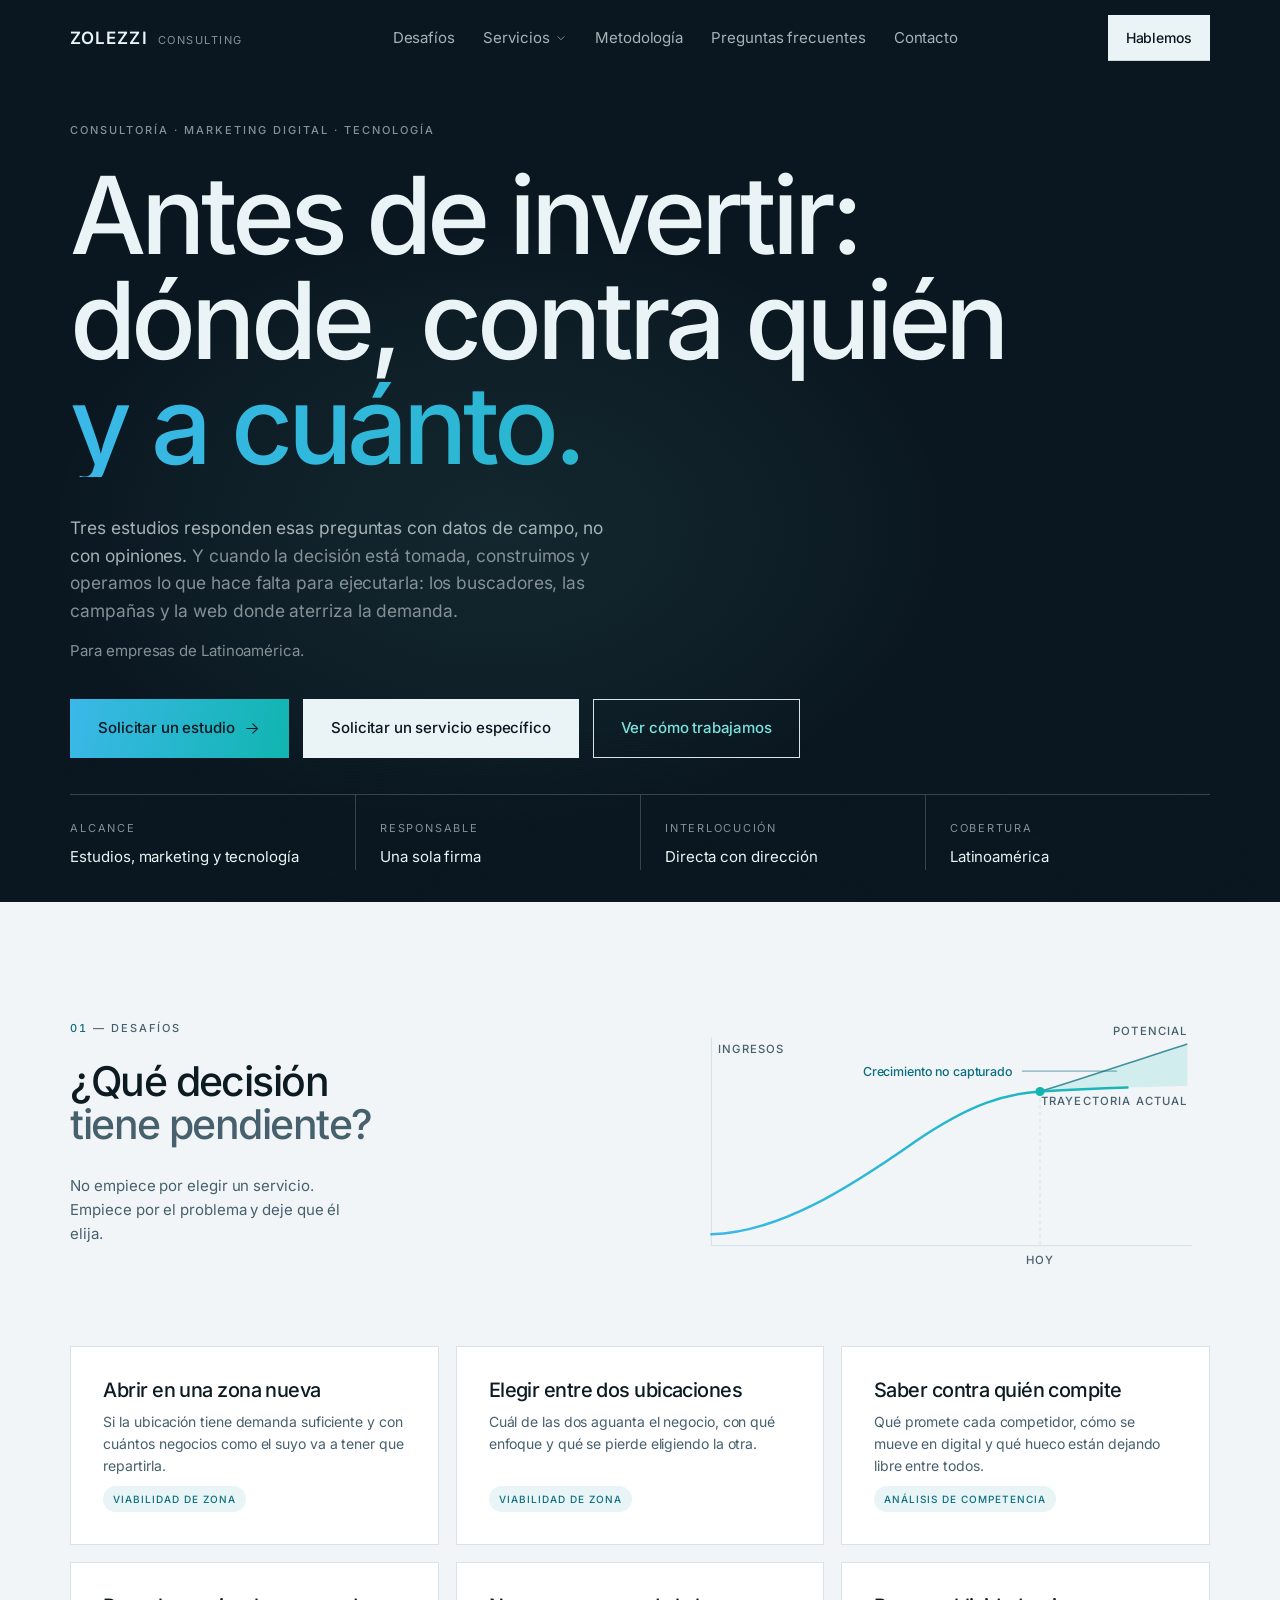
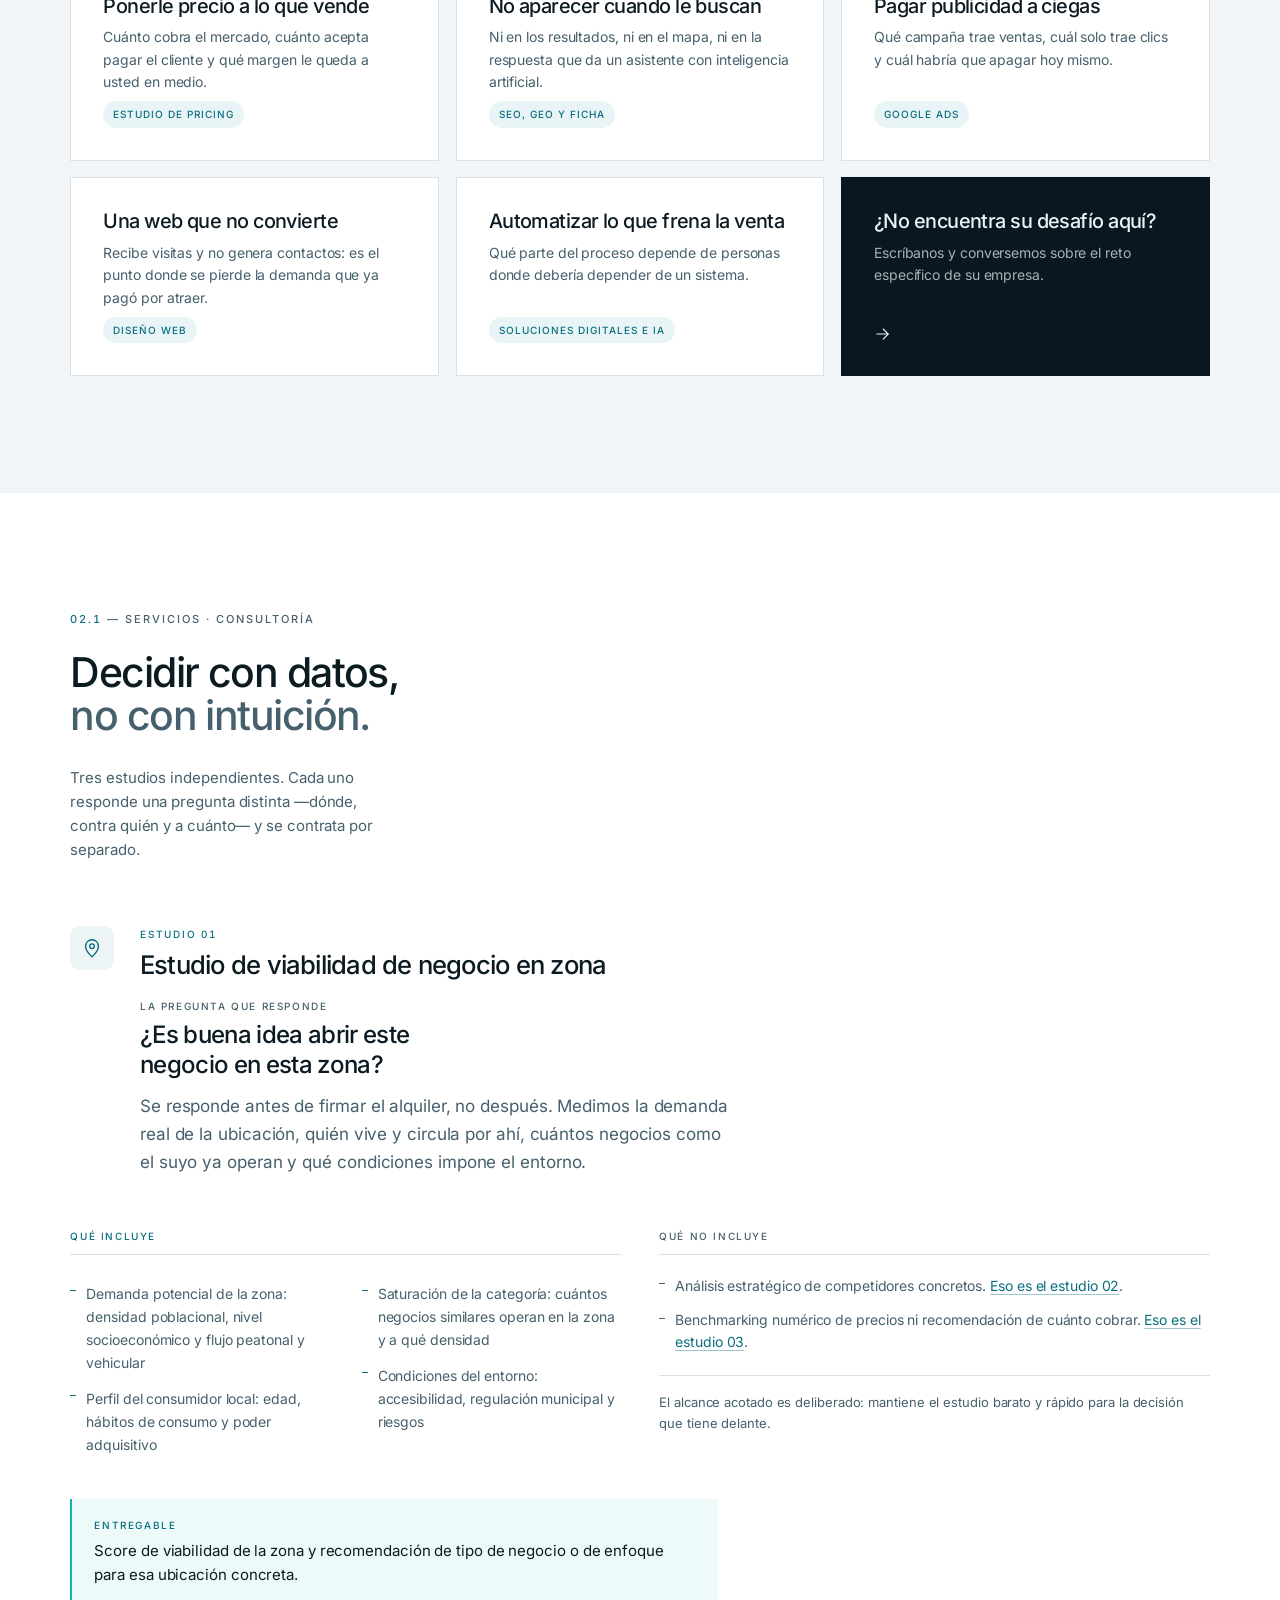
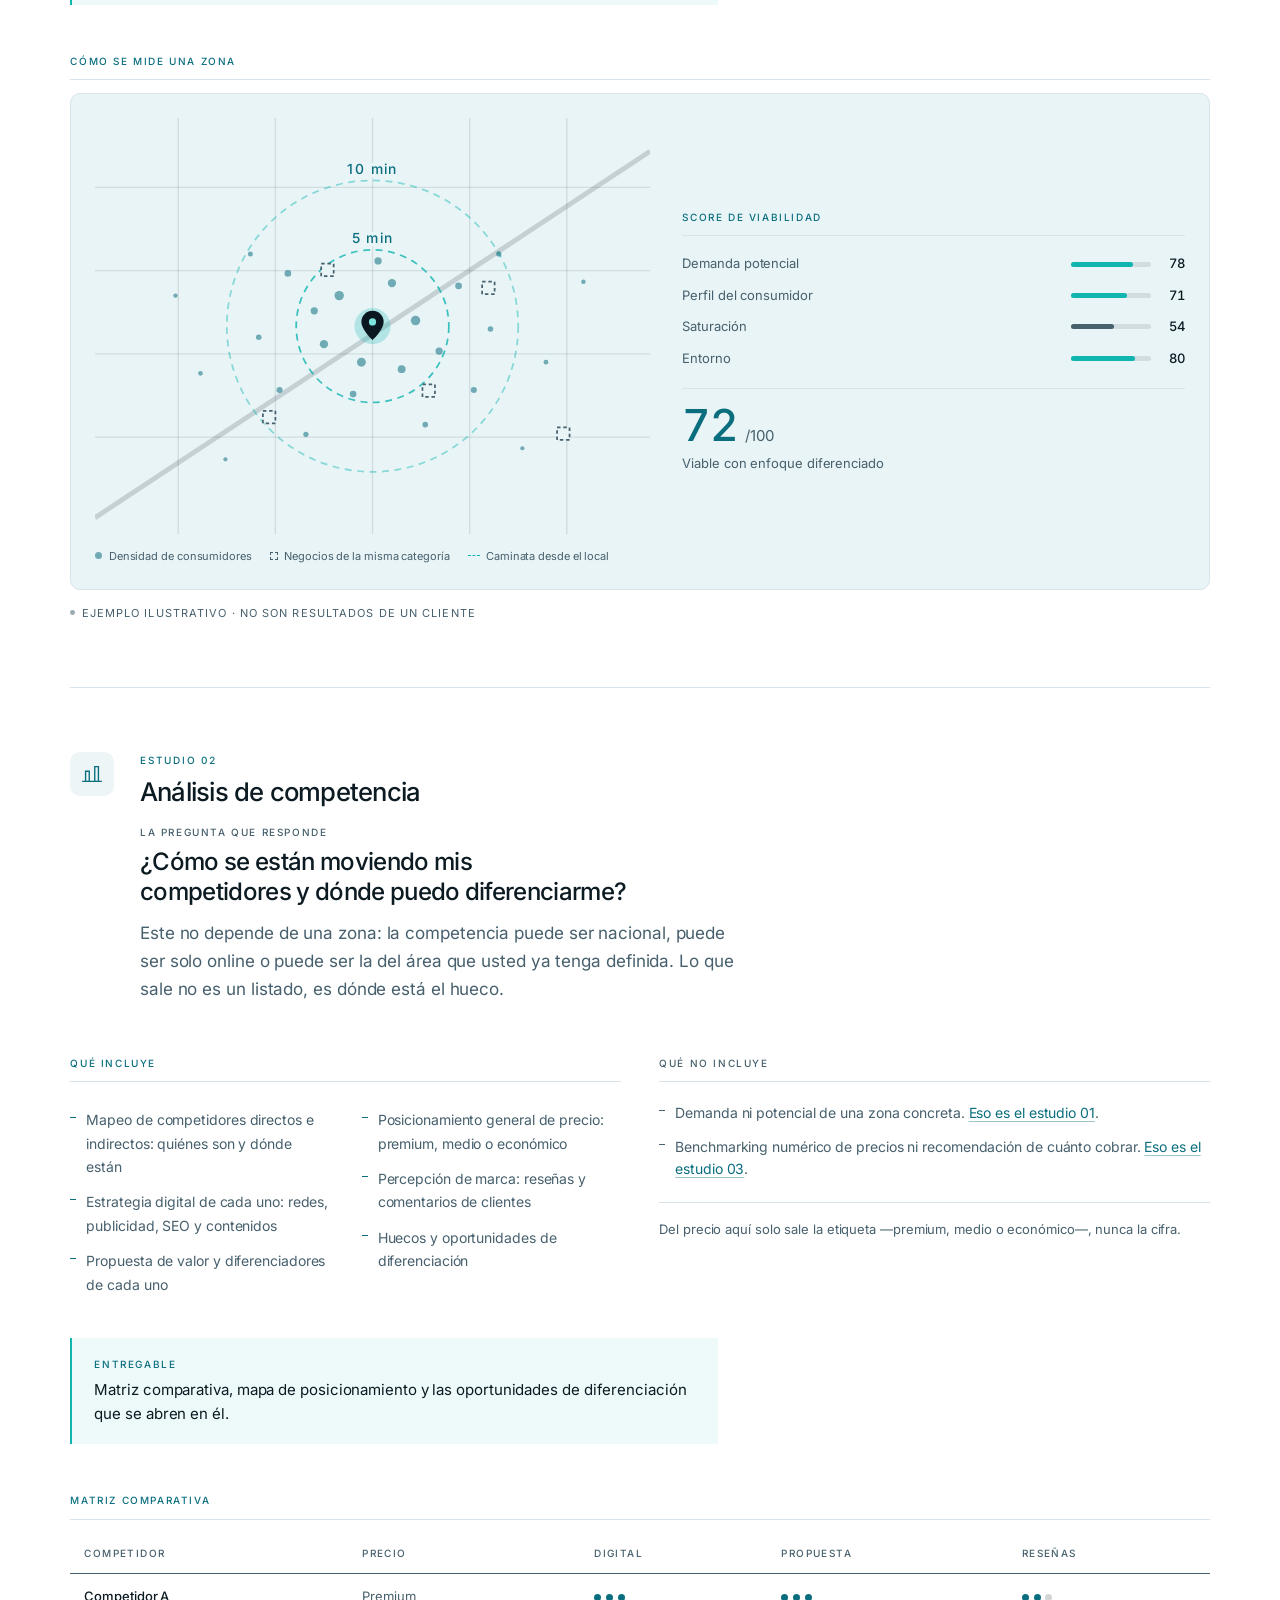
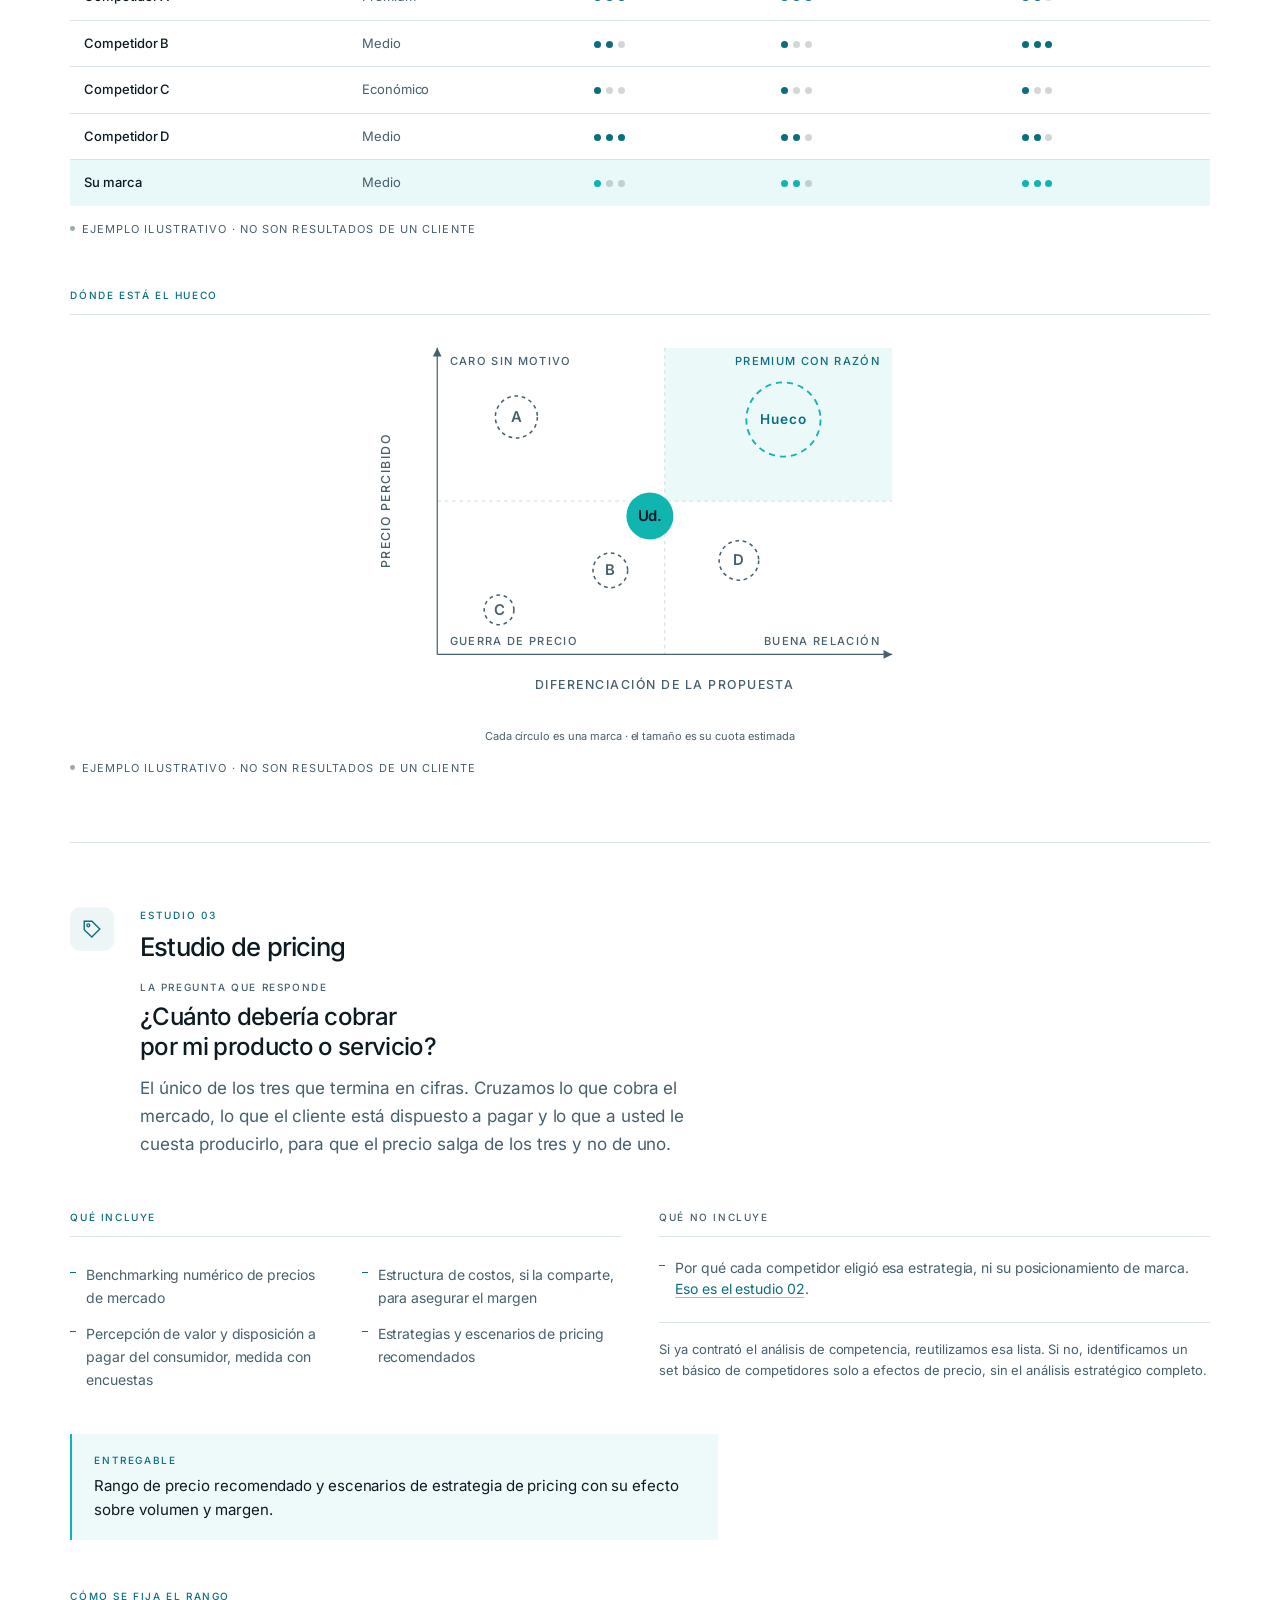
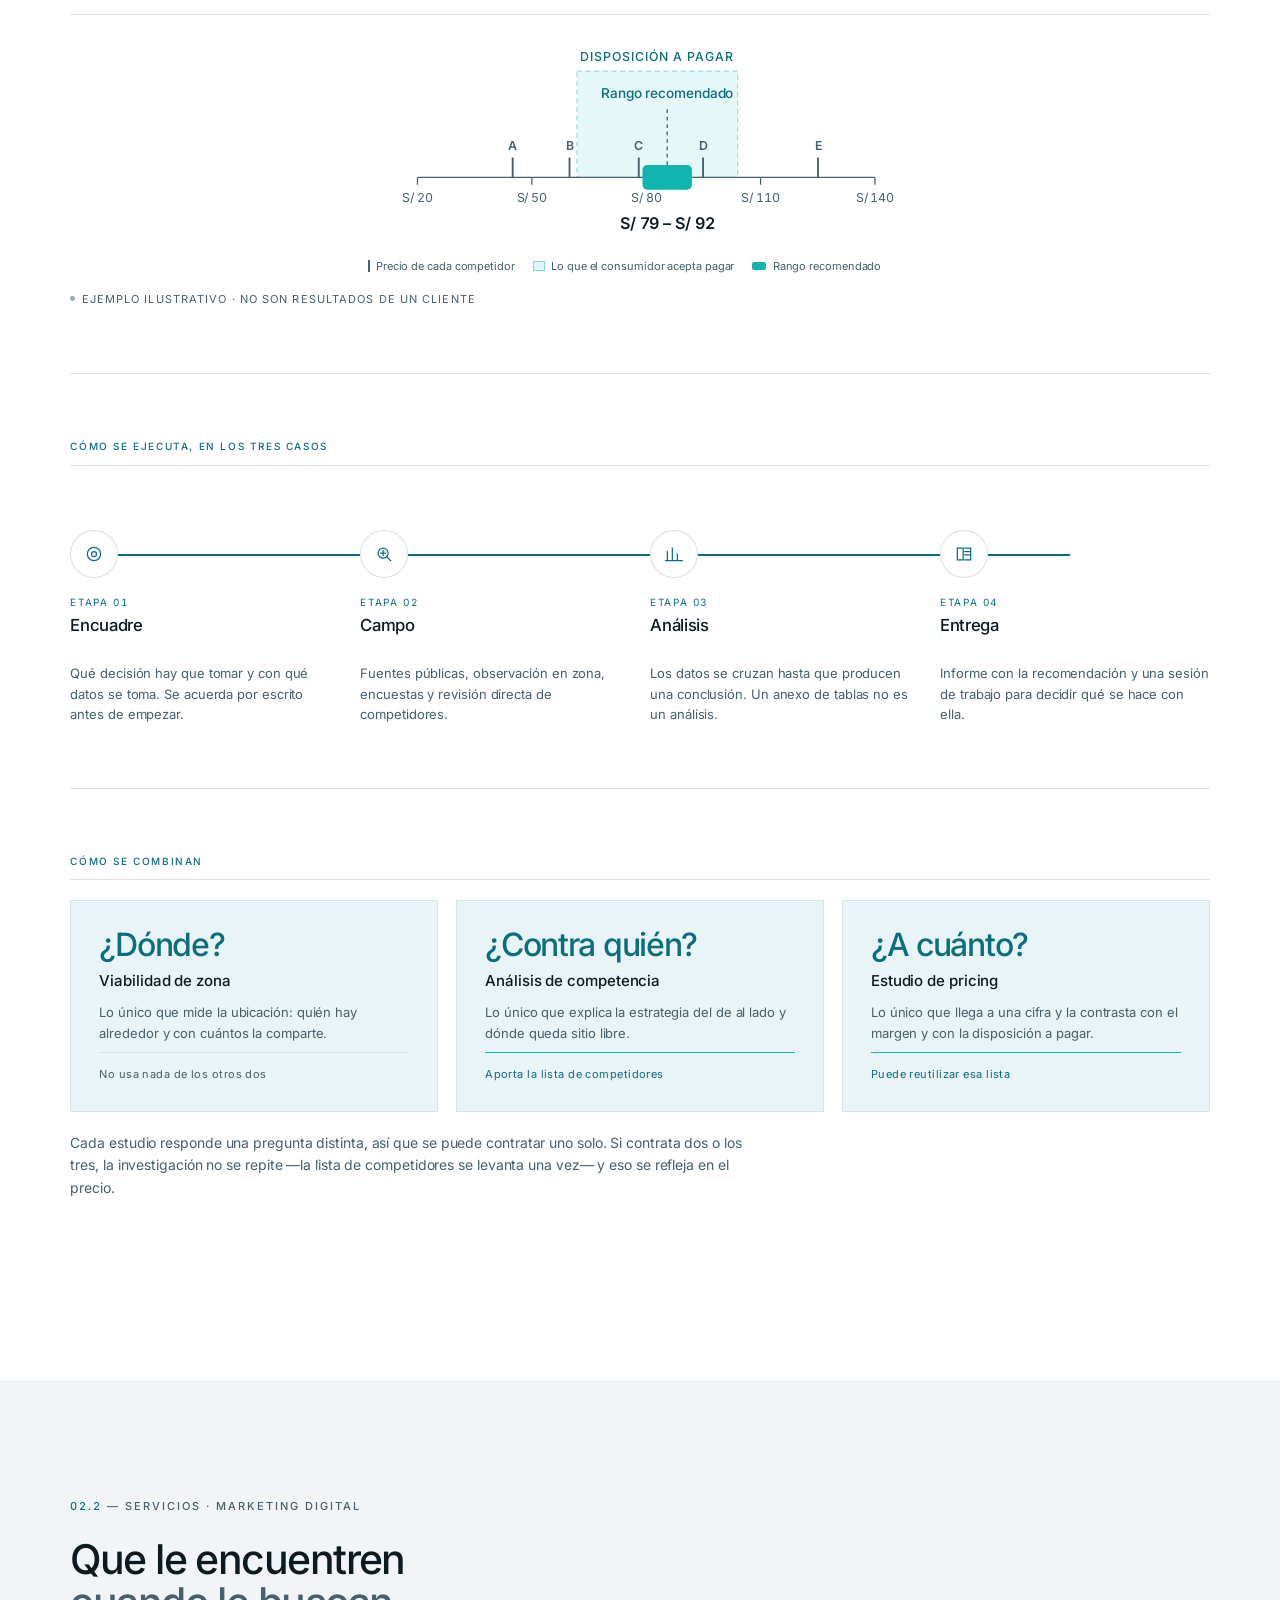
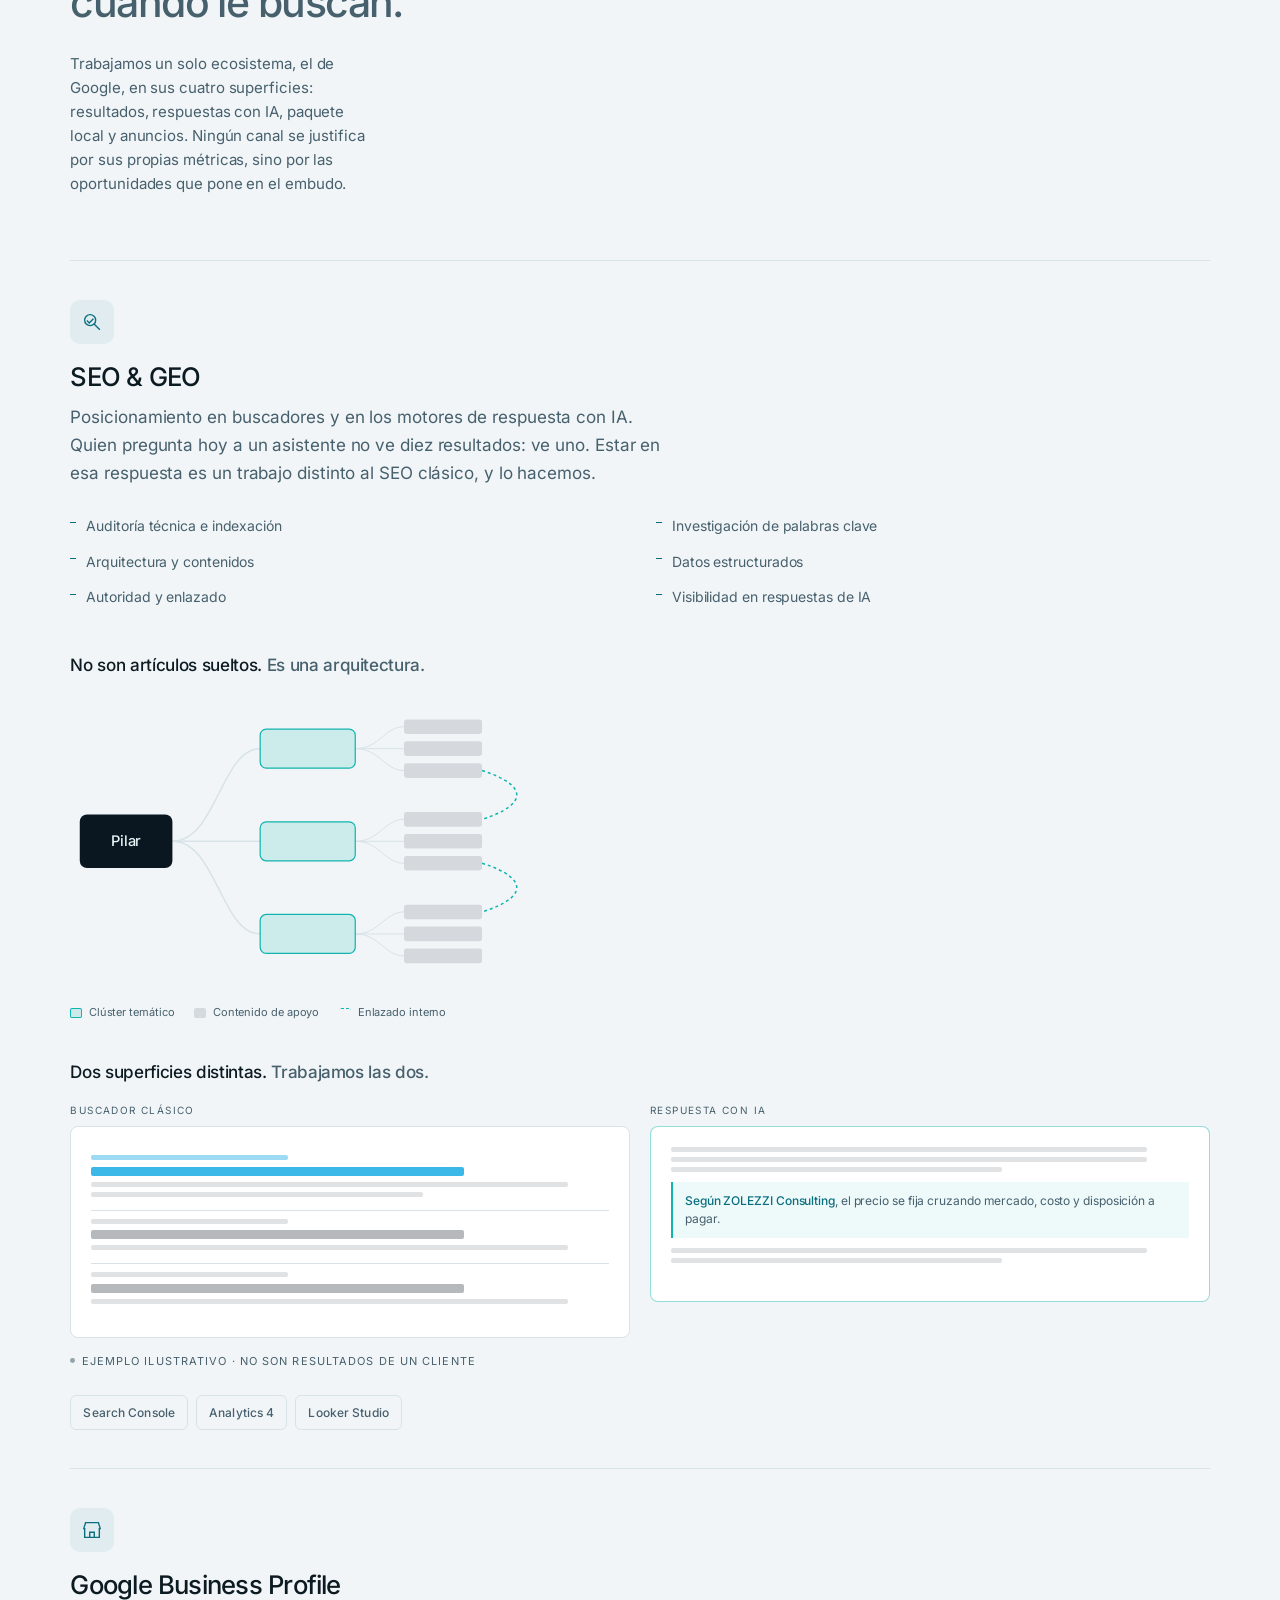
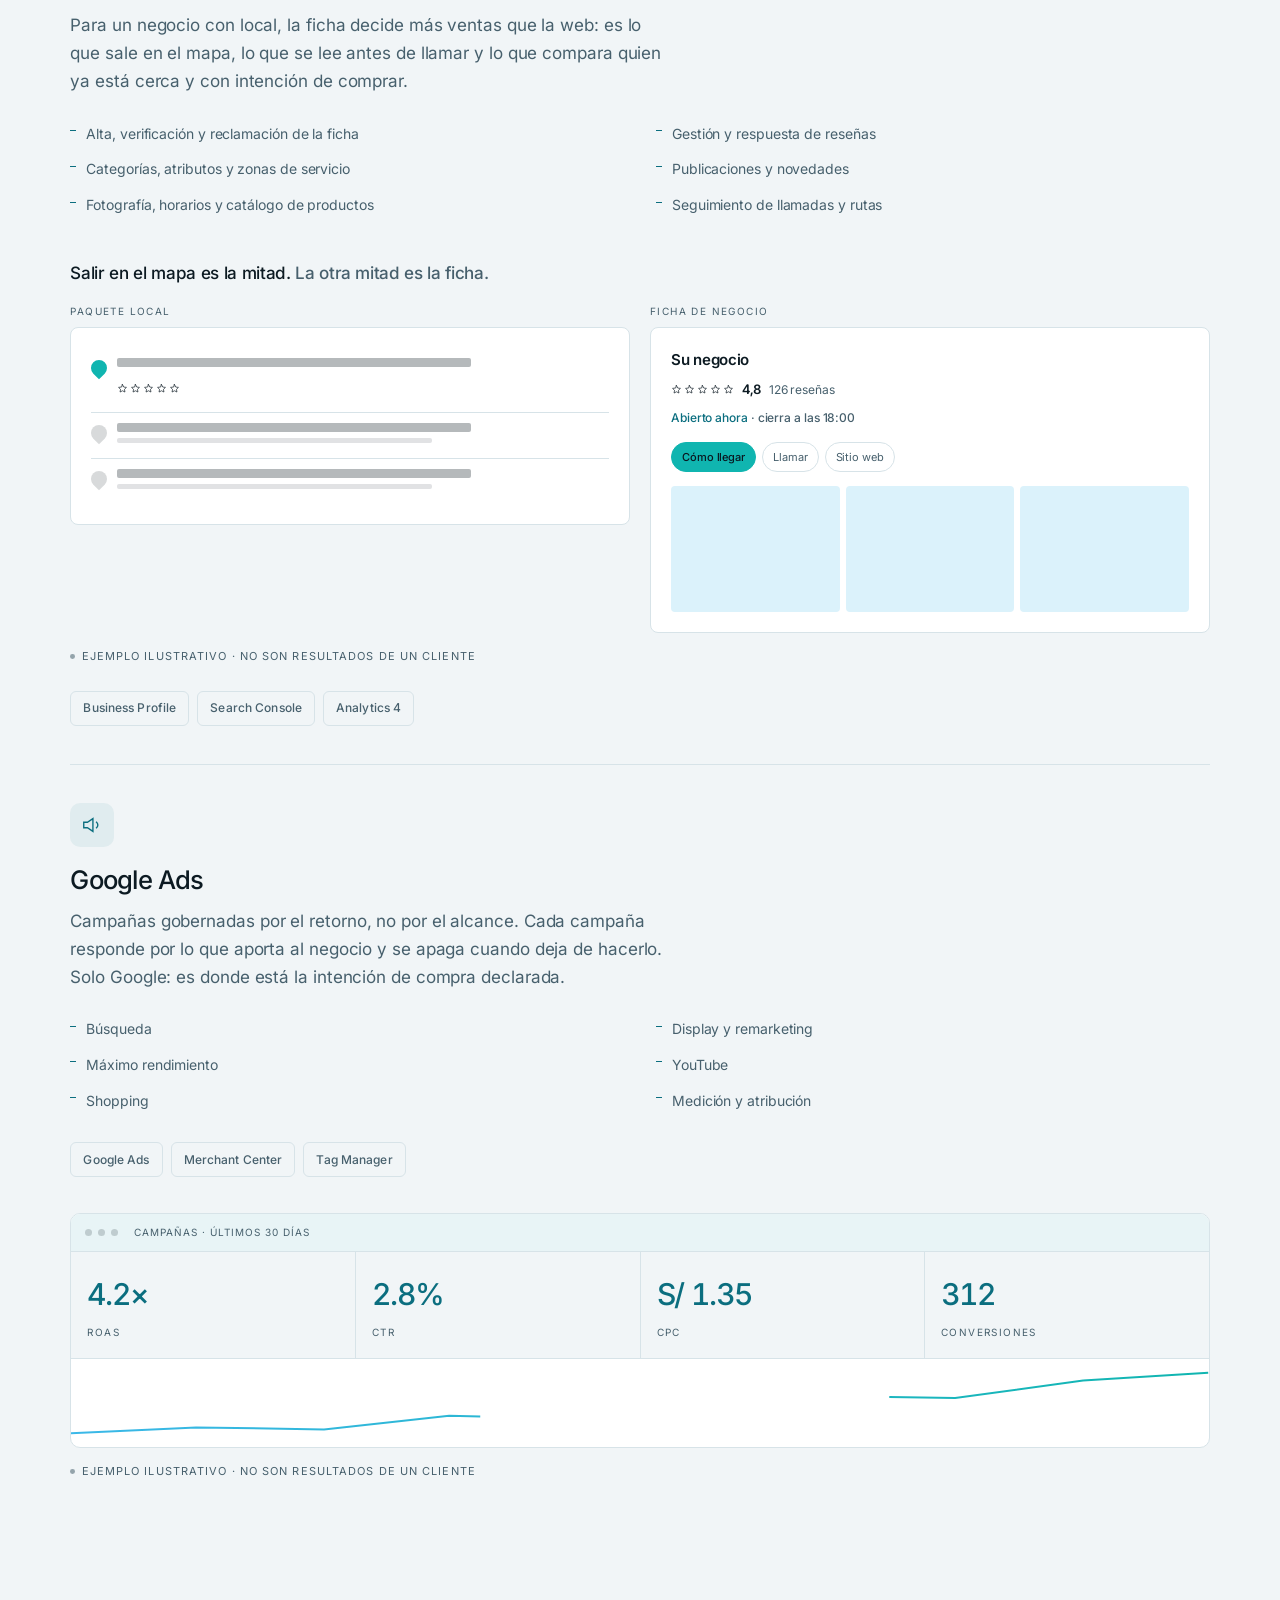
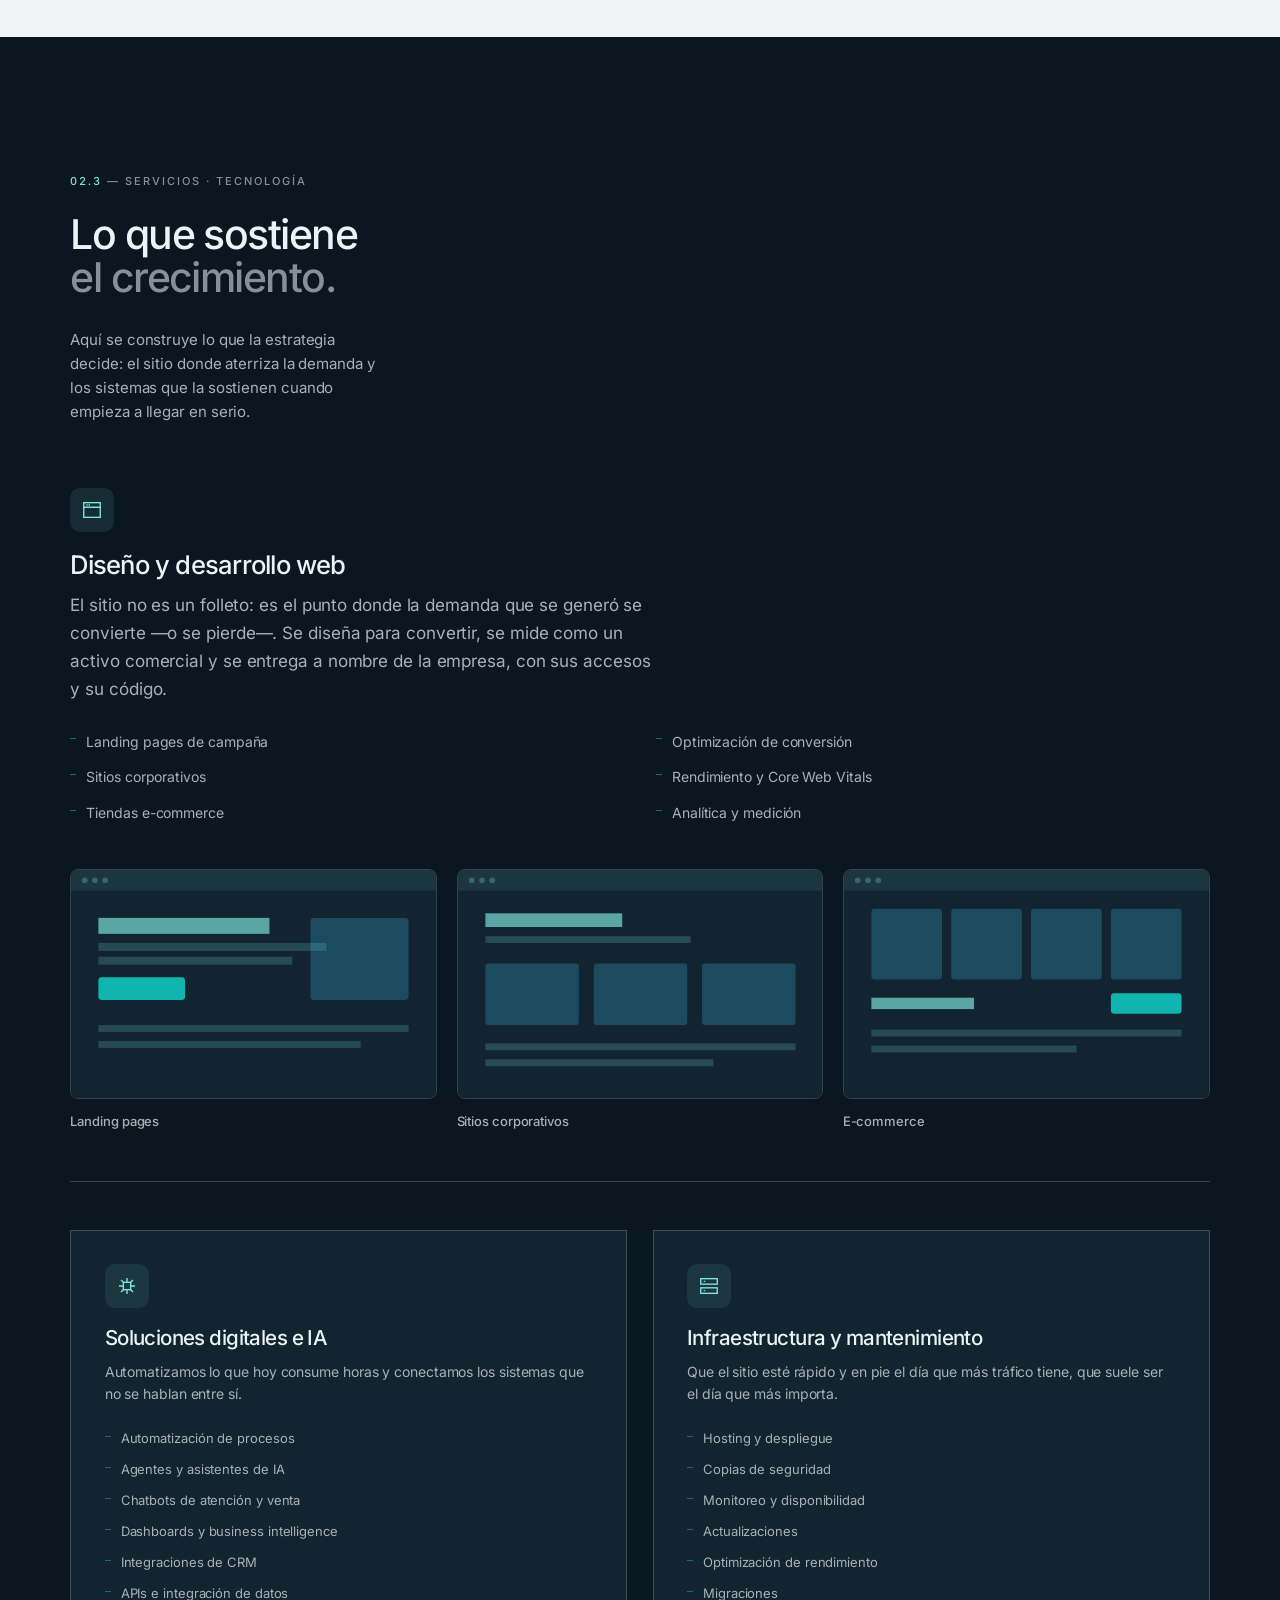
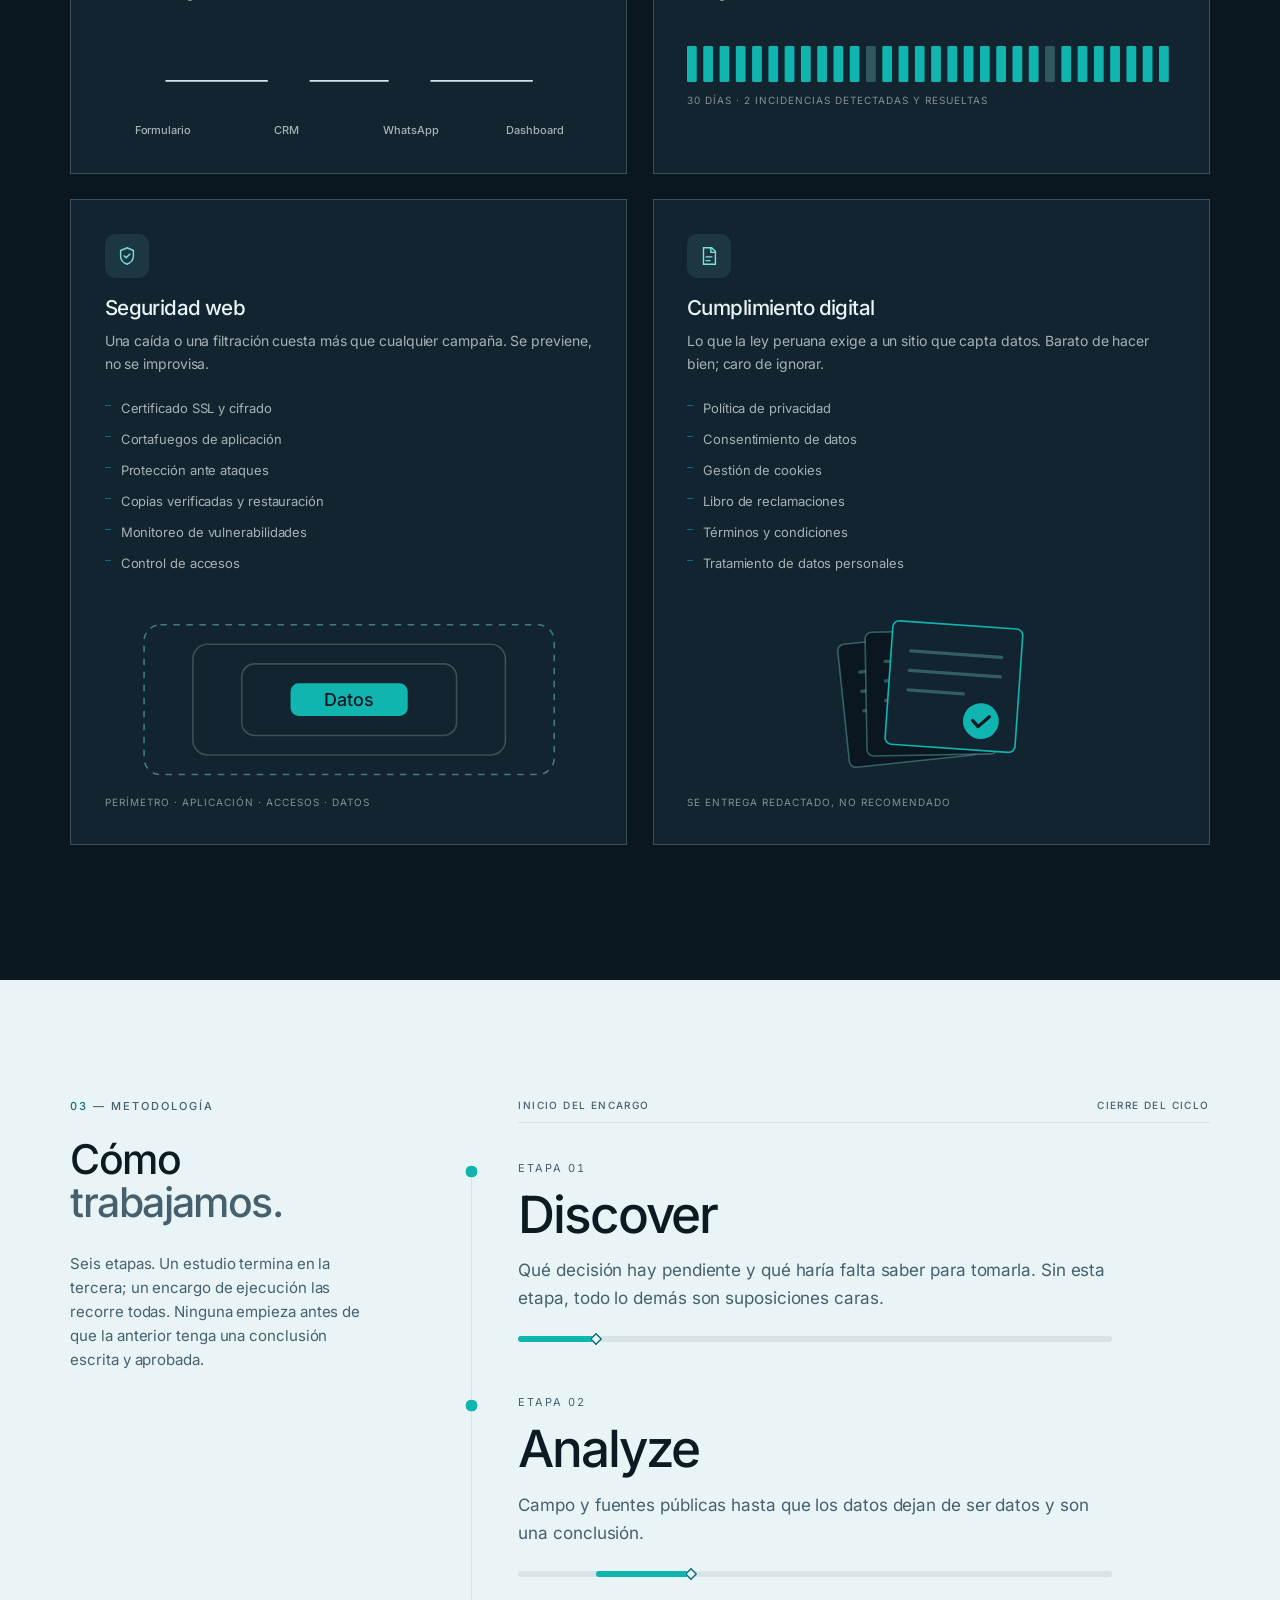
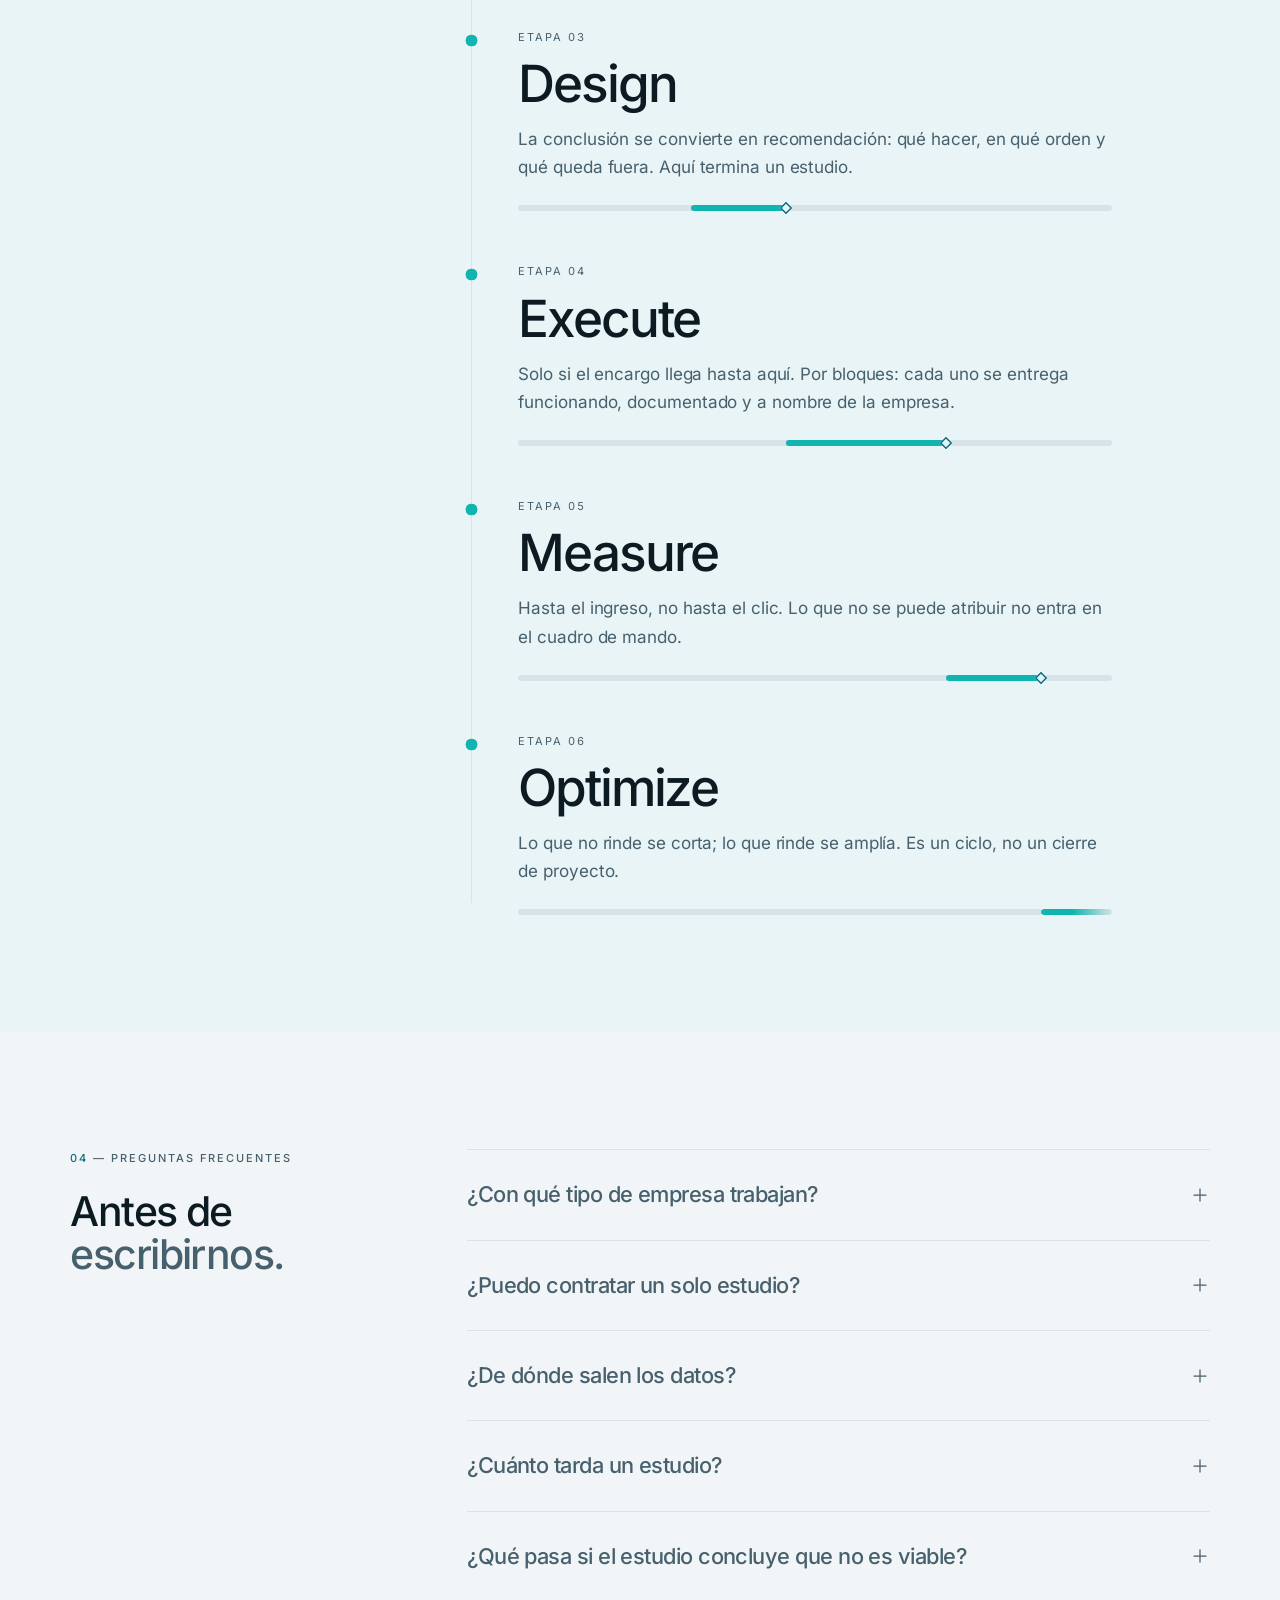
==== commit 284504a3: "Tres estudios de mercado, solo Google en marketing y web en tecnologia Reestructura el catalogo. Con" ====
--- a/index.html
+++ b/index.html
@@ -3,8 +3,8 @@
 <head>
 <meta charset="utf-8">
 <meta name="viewport" content="width=device-width, initial-scale=1">
-<title>ZOLEZZI Consulting | Estrategia comercial, demanda y tecnología</title>
-<meta name="description" content="Estrategia comercial, generación de demanda y tecnología bajo un solo responsable. Lo habitual es contratar tres proveedores que se culpan entre sí; aquí una sola firma diseña cómo va a vender y responde por el resultado.">
+<title>ZOLEZZI Consulting | Estudios de mercado, marketing digital y web</title>
+<meta name="description" content="Estudios de viabilidad de zona, análisis de competencia y pricing: dónde abrir, contra quién compite y cuánto cobrar. Y la ejecución que viene después — SEO, GEO, Google Business Profile, Google Ads y desarrollo web.">
 <meta name="theme-color" content="#0A1720">
 <link rel="canonical" href="https://zolezziconsulting.com/">
 
@@ -12,17 +12,17 @@
 <meta property="og:site_name" content="ZOLEZZI Consulting">
 <meta property="og:locale" content="es_PE">
 <meta property="og:url" content="https://zolezziconsulting.com/">
-<meta property="og:title" content="ZOLEZZI Consulting | Estrategia comercial, demanda y tecnología">
-<meta property="og:description" content="Lo habitual es contratar tres proveedores que se culpan entre sí. Aquí una sola firma diseña cómo va a vender, genera la demanda y construye el sistema que la sostiene.">
+<meta property="og:title" content="ZOLEZZI Consulting | Estudios de mercado, marketing digital y web">
+<meta property="og:description" content="Tres preguntas deciden la inversión: dónde abrir, contra quién compite y cuánto cobrar. Las respondemos con datos de campo y construimos la ejecución que viene después.">
 <meta property="og:image" content="https://zolezziconsulting.com/assets/img/og-v2.jpg">
 <meta property="og:image:type" content="image/jpeg">
 <meta property="og:image:width" content="1200">
 <meta property="og:image:height" content="630">
-<meta property="og:image:alt" content="ZOLEZZI Consulting — Estrategia comercial, demanda y tecnología">
+<meta property="og:image:alt" content="ZOLEZZI Consulting — Estudios de mercado, marketing digital y tecnología">
 
 <meta name="twitter:card" content="summary_large_image">
-<meta name="twitter:title" content="ZOLEZZI Consulting | Estrategia comercial, demanda y tecnología">
-<meta name="twitter:description" content="Lo habitual es contratar tres proveedores que se culpan entre sí. Aquí una sola firma diseña cómo va a vender, genera la demanda y construye el sistema que la sostiene.">
+<meta name="twitter:title" content="ZOLEZZI Consulting | Estudios de mercado, marketing digital y web">
+<meta name="twitter:description" content="Tres preguntas deciden la inversión: dónde abrir, contra quién compite y cuánto cobrar. Las respondemos con datos de campo y construimos la ejecución que viene después.">
 <meta name="twitter:image" content="https://zolezziconsulting.com/assets/img/og-v2.jpg">
 
 <link rel="icon" href="/favicon.svg" type="image/svg+xml">
@@ -34,10 +34,10 @@
      Subir el número en cada cambio de styles.css o main.js. -->
 <!-- tokens.css va con <link> y no con @import: sin bundler, un @import
      serializa la descarga y bloquea el render. Así bajan en paralelo. -->
-<link rel="stylesheet" href="/assets/css/tokens.css?v=21">
-<link rel="stylesheet" href="/assets/css/styles.css?v=21">
+<link rel="stylesheet" href="/assets/css/tokens.css?v=22">
+<link rel="stylesheet" href="/assets/css/styles.css?v=22">
 <script>document.documentElement.classList.add('js');</script>
-<script src="/assets/js/main.js?v=21" defer></script>
+<script src="/assets/js/main.js?v=22" defer></script>
 
 <script type="application/ld+json">
 {
@@ -46,23 +46,30 @@
   "@id": "https://zolezziconsulting.com/#organizacion",
   "name": "ZOLEZZI Consulting",
   "alternateName": "ZOLEZZI",
-  "slogan": "Ayudamos a las empresas a vender más",
+  "slogan": "Decidir con datos, no con intuición",
   "url": "https://zolezziconsulting.com/",
   "logo": "https://zolezziconsulting.com/assets/img/og-v2.jpg",
   "image": "https://zolezziconsulting.com/assets/img/og-v2.jpg",
-  "description": "Ayudamos a las empresas a vender más. Consultoría comercial y de marketing estratégico, marketing digital (SEO, publicidad, diseño web) y tecnología (automatización, IA, integraciones, seguridad y cumplimiento).",
+  "description": "Estudios de mercado que responden las tres preguntas que deciden una inversión: estudio de viabilidad de negocio en zona, análisis de competencia y estudio de pricing. Además, marketing digital en el ecosistema Google (SEO, GEO, Google Business Profile y Google Ads) y tecnología (desarrollo web, automatización, IA, integraciones, infraestructura y cumplimiento).",
   "telephone": "+51954715846",
   "email": "zolezziconsulting@gmail.com",
   "priceRange": "$$$",
   "knowsAbout": [
-    "Growth Strategy",
-    "Commercial Strategy",
-    "Go-to-Market Strategy",
-    "Market Entry Strategy",
-    "Pricing Strategy",
-    "Business Transformation",
-    "Business Process Automation",
-    "Business Intelligence"
+    "Market Research",
+    "Site Selection",
+    "Trade Area Analysis",
+    "Feasibility Study",
+    "Competitive Analysis",
+    "Competitive Intelligence",
+    "Pricing Research",
+    "Willingness to Pay",
+    "Search Engine Optimization",
+    "Generative Engine Optimization",
+    "Local SEO",
+    "Google Ads",
+    "Web Development",
+    "Conversion Rate Optimization",
+    "Business Process Automation"
   ],
   "areaServed": [
     { "@type": "Country", "name": "Perú" },
@@ -85,11 +92,13 @@
   ],
   "hasOfferCatalog": {
     "@type": "OfferCatalog",
-    "name": "Capacidades de la firma",
+    "name": "Servicios de la firma",
     "itemListElement": [
-      { "@type": "Offer", "itemOffered": { "@type": "Service", "name": "Strategy", "description": "Growth strategy, commercial strategy, go-to-market, market entry, pricing strategy, business transformation, competitive response, customer journey y growth roadmap." } },
-      { "@type": "Offer", "itemOffered": { "@type": "Service", "name": "Marketing", "description": "SEO, Google Ads, Meta Ads, Google Business Profile, landing pages, corporate websites, e-commerce, CRO, Google Analytics, Google Tag Manager, Google Search Console y Looker Studio." } },
-      { "@type": "Offer", "itemOffered": { "@type": "Service", "name": "Technology", "description": "AI automation, business process automation, dashboards, business intelligence, CRM integration, API integrations, AI chatbots y custom digital solutions." } }
+      { "@type": "Offer", "itemOffered": { "@type": "Service", "name": "Estudio de viabilidad de negocio en zona", "serviceType": "Estudio de mercado", "description": "Responde si conviene abrir un negocio concreto en una zona concreta. Mide la demanda potencial de la zona (densidad poblacional, nivel socioeconómico, flujo peatonal y vehicular), el perfil del consumidor local, la saturación de la categoría y las condiciones del entorno. Entregable: score de viabilidad y recomendación de tipo de negocio o enfoque para esa ubicación." } },
+      { "@type": "Offer", "itemOffered": { "@type": "Service", "name": "Análisis de competencia", "serviceType": "Estudio de mercado", "description": "Responde cómo se están moviendo los competidores y dónde diferenciarse. Incluye mapeo de competidores directos e indirectos, estrategia digital de cada uno, propuesta de valor y diferenciadores, posicionamiento general de precio, percepción de marca y oportunidades de diferenciación. Entregable: matriz comparativa, mapa de posicionamiento y huecos de mercado." } },
+      { "@type": "Offer", "itemOffered": { "@type": "Service", "name": "Estudio de pricing", "serviceType": "Estudio de mercado", "description": "Responde cuánto cobrar por un producto o servicio. Incluye benchmarking numérico de precios de mercado, percepción de valor y disposición a pagar medida con encuestas, estructura de costos y escenarios de pricing. Entregable: rango de precio recomendado y escenarios de estrategia." } },
+      { "@type": "Offer", "itemOffered": { "@type": "Service", "name": "Marketing digital", "serviceType": "Marketing digital", "description": "Ecosistema Google: SEO técnico y de contenidos, GEO o visibilidad en respuestas de motores con inteligencia artificial, Google Business Profile y Google Ads (búsqueda, máximo rendimiento, Shopping, display, remarketing y YouTube), con medición y atribución." } },
+      { "@type": "Offer", "itemOffered": { "@type": "Service", "name": "Tecnología", "serviceType": "Tecnología", "description": "Diseño y desarrollo web (landing pages, sitios corporativos y e-commerce), optimización de conversión, automatización de procesos, agentes y chatbots de IA, dashboards, integraciones de CRM y API, infraestructura, seguridad web y cumplimiento digital." } }
     ]
   }
 }
@@ -103,32 +112,32 @@
     {
       "@type": "Question",
       "name": "¿Con qué tipo de empresa trabajan?",
-      "acceptedAnswer": { "@type": "Answer", "text": "Con empresas que ya venden y quieren crecer de forma ordenada, no con proyectos que arrancan de cero. El punto en común no es el tamaño ni el sector: es que exista una dirección con capacidad de decidir y de sostener los cambios que salgan del diagnóstico." }
+      "acceptedAnswer": { "@type": "Answer", "text": "Con empresas que ya venden y también con proyectos nuevos que están a punto de invertir. El punto en común no es el tamaño ni el sector: es que haya una decisión concreta sobre la mesa y alguien con capacidad de tomarla." }
     },
     {
       "@type": "Question",
-      "name": "¿Qué incluye el diagnóstico inicial?",
-      "acceptedAnswer": { "@type": "Answer", "text": "Revisamos el modelo de ingresos, el proceso comercial, la generación de demanda, la conversión y la tecnología que lo sostiene. El resultado es un diagnóstico priorizado por impacto sobre el ingreso y un roadmap con secuencia y responsables. Es la puerta de entrada a cualquier mandato." }
+      "name": "¿Puedo contratar un solo estudio?",
+      "acceptedAnswer": { "@type": "Answer", "text": "Sí, y es lo más habitual. Cada estudio responde una pregunta distinta —dónde abrir, contra quién compite o cuánto cobrar— y ninguno depende de los otros. Si lleva dos o los tres, la investigación no se repite: la lista de competidores se levanta una sola vez y eso se refleja en el precio." }
     },
     {
       "@type": "Question",
-      "name": "¿En cuánto tiempo se ven resultados?",
-      "acceptedAnswer": { "@type": "Answer", "text": "Depende de la palanca. Corregir una fuga de conversión o una campaña mal estructurada suele notarse en semanas; rediseñar un modelo comercial o entrar a un mercado nuevo se mide en meses. En el roadmap se acuerda qué se espera de cada bloque y cuándo, para que el trabajo no se juzgue contra una expectativa que nunca se pactó." }
+      "name": "¿De dónde salen los datos?",
+      "acceptedAnswer": { "@type": "Answer", "text": "De fuentes públicas —censo, catastro, registros municipales, plataformas de reseñas—, de observación directa en la zona y de encuestas propias cuando hay que medir disposición a pagar. Cada dato del entregable lleva su origen y su fecha, para que usted pueda juzgar cuánto pesa." }
     },
     {
       "@type": "Question",
-      "name": "¿Cómo se mide el trabajo?",
-      "acceptedAnswer": { "@type": "Answer", "text": "Por indicadores de negocio acordados antes de empezar, no por entregables. Según el mandato pueden ser crecimiento de ingresos, oportunidades generadas, conversión, eficiencia operativa o rentabilidad. Si un indicador no se puede atribuir, no entra en el cuadro de mando." }
+      "name": "¿Cuánto tarda un estudio?",
+      "acceptedAnswer": { "@type": "Answer", "text": "Semanas, no meses. El plazo lo marca el trabajo de campo: un análisis de competencia es más rápido que un estudio de pricing, que necesita encuestas. El plazo concreto se acuerda en el encuadre, antes de empezar, y no se mueve después." }
     },
     {
       "@type": "Question",
-      "name": "¿Sustituyen a nuestro equipo o a nuestra agencia?",
-      "acceptedAnswer": { "@type": "Answer", "text": "No. Trabajamos junto al equipo interno y le transferimos el método para que quede en casa. Con proveedores externos lo habitual es que pasemos a dirigir el criterio: qué se le pide a cada uno y contra qué se le mide. Esa suele ser justamente la pieza que falta cuando hay tres proveedores y ninguno responde por el resultado." }
+      "name": "¿Qué pasa si el estudio concluye que no es viable?",
+      "acceptedAnswer": { "@type": "Answer", "text": "Se lo decimos igual. Un estudio que siempre concluye que sí no vale lo que cuesta, y un no a tiempo sale mucho más barato que un alquiler de cinco años. Cuando la zona o el precio no salen, la recomendación explica bajo qué condiciones sí saldrían." }
     },
     {
       "@type": "Question",
-      "name": "¿Qué pasa con lo que ya tenemos hecho?",
-      "acceptedAnswer": { "@type": "Answer", "text": "Se aprovecha todo lo que aporte valor. Revisamos campañas, procesos, tecnología y activos existentes antes de proponer cambios: reemplazar lo que ya funciona es caro y rara vez necesario. Lo que no rinde se corta, y se explica por qué." }
+      "name": "¿También ejecutan lo que recomiendan?",
+      "acceptedAnswer": { "@type": "Answer", "text": "Si usted quiere. Marketing digital y tecnología son servicios aparte y se contratan aparte: el estudio no es un anzuelo para vender lo siguiente. Hay clientes que solo compran el estudio y lo ejecutan con su propio equipo, y es una salida perfectamente válida." }
     }
   ]
 }
@@ -147,12 +156,21 @@
     <!-- Iconografía de línea, 24×24. Heredan trazo y color de
          `svg use` en la hoja, así que aquí solo va la geometría. -->
     <symbol id="i-diag" viewBox="0 0 24 24"><circle cx="11" cy="11" r="6"/><path d="M15.5 15.5 20 20M11 8v6M8 11h6"/></symbol>
-    <symbol id="i-funnel" viewBox="0 0 24 24"><path d="M4 5h16l-6 7v7l-4-2v-5z"/></symbol>
     <symbol id="i-book" viewBox="0 0 24 24"><path d="M4 5h7v14H4zM13 5h7v14h-7M13 9h7M13 13h7"/></symbol>
     <symbol id="i-kpi" viewBox="0 0 24 24"><path d="M4 20V9M10 20V5M16 20v-8M22 20H2"/></symbol>
-    <symbol id="i-launch" viewBox="0 0 24 24"><path d="M12 3c3 2.5 5 6 5 10l-5 4-5-4c0-4 2-7.5 5-10zM12 11v.01M8 17l-2 4 4-2M16 17l2 4-4-2"/></symbol>
-    <symbol id="i-loop" viewBox="0 0 24 24"><path d="M20 12a8 8 0 1 1-2.4-5.7M20 4v4h-4"/></symbol>
     <symbol id="i-target" viewBox="0 0 24 24"><circle cx="12" cy="12" r="8"/><circle cx="12" cy="12" r="3"/></symbol>
+    <!-- Los tres estudios de consultoría: zona, competencia y precio.
+         `i-funnel`, `i-launch` y `i-loop` se retiraron con el embudo
+         comercial y la línea de tiempo de seis etapas que los usaban.
+         Para recuperarlos: git log -S'i-funnel' -- index.html -->
+    <symbol id="i-pin" viewBox="0 0 24 24"><path d="M12 21.5s7-6.4 7-11.5a7 7 0 1 0-14 0c0 5.1 7 11.5 7 11.5z"/><circle cx="12" cy="10" r="2.5"/></symbol>
+    <symbol id="i-cmp" viewBox="0 0 24 24"><path d="M2 20h20M5 20V9h4v11M15 20V4h4v16"/></symbol>
+    <symbol id="i-tag" viewBox="0 0 24 24"><path d="M3.5 12.8V3.5H12l8.5 8.5-8.7 8.7z"/><circle cx="8" cy="8" r="1.6"/></symbol>
+    <symbol id="i-store" viewBox="0 0 24 24"><path d="M4 10.5V20h16v-9.5M3 10.5 5 4h14l2 6.5M9.5 20v-5.5h5V20"/></symbol>
+    <!-- La única del sprite que va RELLENA. `svg use` impone
+         `fill:none; stroke:currentColor` a todas, así que la estrella
+         lo revierte en su propia regla (.gbp__stars svg use). -->
+    <symbol id="i-star" viewBox="0 0 24 24"><path d="M12 3.4l2.65 5.37 5.93.86-4.29 4.18 1.01 5.9L12 16.93l-5.3 2.78 1.01-5.9L3.42 9.63l5.93-.86z"/></symbol>
     <symbol id="i-seo" viewBox="0 0 24 24"><circle cx="10" cy="10" r="6"/><path d="M14.5 14.5 20 20M7 11l2 2 4-4"/></symbol>
     <symbol id="i-ads" viewBox="0 0 24 24"><path d="M3 9v6h4l6 4V5L7 9zM17 9a4 4 0 0 1 0 6"/></symbol>
     <symbol id="i-web" viewBox="0 0 24 24"><rect x="3" y="4" width="18" height="16"/><path d="M3 9h18M6.5 6.5h.01M9 6.5h.01"/></symbol>
@@ -296,31 +314,44 @@
     <div class="hero__glow" aria-hidden="true"></div>
 
     <div class="hero__in">
-      <p class="eyebrow rv">Estrategia comercial · Marketing digital · Tecnología</p>
-
+      <p class="eyebrow rv">Consultoría · Marketing digital · Tecnología</p>
+
+      <!-- El titular NOMBRA los tres estudios en vez de describir una
+           forma de trabajar. «Primero saber. Después vender. Un solo
+           responsable.» se descartó el 2026-08-08 por lo contrario:
+           sonaba a lema genérico y no decía qué se compra aquí.
+
+           «Antes de invertir» fija el momento —el visitante llega
+           justo ahí— y las tres preguntas SON el catálogo: dónde
+           (viabilidad de zona), contra quién (competencia) y a cuánto
+           (pricing). Los cortes de línea van en las comas, no en mitad
+           de un sintagma.
+
+           Ninguna línea pasa de 19 caracteres, que es lo que cabe en
+           una pantalla de 320px con el techo de 9.2vw del titular. -->
       <h1 class="hero__title mask">
-        <span class="ln"><i>Estrategia comercial,</i></span>
-        <span class="ln"><i>demanda y tecnología.</i></span>
-        <span class="ln"><i class="hl">Un solo responsable.</i></span>
+        <span class="ln"><i>Antes de invertir:</i></span>
+        <span class="ln"><i>dónde, contra quién</i></span>
+        <span class="ln"><i class="hl">y a cuánto.</i></span>
       </h1>
 
       <p class="hero__lead rv" style="--d:.45s">
-        Lo habitual es contratar tres proveedores que se culpan entre sí.
-        <span class="dim">Aquí una sola firma diseña cómo va a vender, genera la demanda y
-        construye el sistema que la sostiene. No termina en un informe: termina con la
-        empresa vendiendo más.</span>
+        Tres estudios responden esas preguntas con datos de campo, no con opiniones.
+        <span class="dim">Y cuando la decisión está tomada, construimos y operamos lo que
+        hace falta para ejecutarla: los buscadores, las campañas y la web donde aterriza la
+        demanda.</span>
       </p>
 
       <p class="hero__geo rv" style="--d:.52s">Para empresas de Latinoamérica.</p>
 
       <!-- Dos caminos distintos a propósito, y no es un detalle de
-           maquetación: el diagnóstico es la venta de consultoría y va al
+           maquetación: el estudio es la venta de consultoría y va al
            FORMULARIO —pide contexto por escrito, califica solo y deja
            constancia—; el encargo puntual va a WhatsApp, que es donde
-           esa conversación funciona. Si algún día el diagnóstico vuelve
-           a WhatsApp, se pierde la calificación. -->
+           esa conversación funciona. Si algún día el estudio vuelve a
+           WhatsApp, se pierde la calificación. -->
       <div class="hero__cta rv" style="--d:.58s">
-        <a class="btn btn--grad" href="#contacto"><span>Solicitar un diagnóstico</span><svg aria-hidden="true"><use href="#i-arrow"/></svg></a>
+        <a class="btn btn--grad" href="#contacto"><span>Solicitar un estudio</span><svg aria-hidden="true"><use href="#i-arrow"/></svg></a>
         <a class="btn" data-wa target="_blank" rel="noopener" href="#"><span>Solicitar un servicio específico</span></a>
         <a class="btn btn--ghost" href="#consultoria"><span>Ver cómo trabajamos</span></a>
       </div>
@@ -340,7 +371,7 @@
          número comprobable pesa más que una descripción. Lo que NO se
          puede hacer es volver a publicar un marcador de posición. -->
     <ul class="hero__meta">
-      <li class="rv" style="--d:.70s"><span>Alcance</span>Estrategia, demanda y tecnología</li>
+      <li class="rv" style="--d:.70s"><span>Alcance</span>Estudios, marketing y tecnología</li>
       <li class="rv" style="--d:.76s"><span>Responsable</span>Una sola firma</li>
       <li class="rv" style="--d:.82s"><span>Interlocución</span>Directa con dirección</li>
       <li class="rv" style="--d:.88s"><span>Cobertura</span>Latinoamérica</li>
@@ -352,12 +383,17 @@
     <div class="sec__grid sec__grid--wide sec__grid--split">
       <div class="sec__head">
         <p class="eyebrow rv"><span class="eyebrow__n">01</span> — Desafíos</p>
+        <!-- Acortado el 2026-08-07. «¿Qué problema necesita / resolver
+             su empresa?» se partía en dos líneas dentro de la columna
+             de `--split`, que está limitada a 38ch, y `.mask` anima UNA
+             línea por `.ln`. Cualquier titular que vuelva a pasar de
+             ~16 caracteres por línea aquí romperá lo mismo. -->
         <h2 class="h2 mask" id="t-desafios">
-          <span class="ln"><i>¿Qué problema necesita</i></span>
-          <span class="ln"><i class="dim">resolver su empresa?</i></span>
+          <span class="ln"><i>¿Qué decisión</i></span>
+          <span class="ln"><i class="dim">tiene pendiente?</i></span>
         </h2>
         <p class="sec__note rv" style="--d:.3s">
-          Un mandato no empieza por un servicio: empieza por una decisión pendiente.
+          No empiece por elegir un servicio. Empiece por el problema y deje que él elija.
         </p>
       </div>
 
@@ -418,49 +454,63 @@
              catálogo de problemas. Las anclas apuntan al servicio
              exacto, no al principio de la sección. -->
         <div class="chal">
-          <a class="chal__i rv" href="#consultoria-comercial">
-            <h3 class="chal__t">Incrementar ingresos</h3>
-            <p class="chal__d">Dónde está el margen que no se está capturando y qué
-            iniciativas lo liberan primero.</p>
-            <span class="chal__tag">Consultoría comercial</span>
+          <a class="chal__i rv" href="#estudio-viabilidad">
+            <h3 class="chal__t">Abrir en una zona nueva</h3>
+            <p class="chal__d">Si la ubicación tiene demanda suficiente y con cuántos
+            negocios como el suyo va a tener que repartirla.</p>
+            <span class="chal__tag">Viabilidad de zona</span>
           </a>
 
-          <a class="chal__i rv" style="--d:.05s" href="#consultoria-comercial">
-            <h3 class="chal__t">Crecer el negocio</h3>
-            <p class="chal__d">Qué palanca sostiene el próximo tramo de crecimiento cuando
-            la actual ha tocado techo.</p>
-            <span class="chal__tag">Consultoría comercial</span>
+          <a class="chal__i rv" style="--d:.05s" href="#estudio-viabilidad">
+            <h3 class="chal__t">Elegir entre dos ubicaciones</h3>
+            <p class="chal__d">Cuál de las dos aguanta el negocio, con qué enfoque y qué se
+            pierde eligiendo la otra.</p>
+            <span class="chal__tag">Viabilidad de zona</span>
           </a>
 
-          <a class="chal__i rv" style="--d:.10s" href="#consultoria-marketing">
-            <h3 class="chal__t">Ingresar a un nuevo mercado</h3>
-            <p class="chal__d">Si la oportunidad resiste el análisis y con qué modelo de
-            entrada se aborda.</p>
-            <span class="chal__tag">Go-to-Market</span>
+          <a class="chal__i rv" style="--d:.10s" href="#analisis-competencia">
+            <h3 class="chal__t">Saber contra quién compite</h3>
+            <p class="chal__d">Qué promete cada competidor, cómo se mueve en digital y qué
+            hueco están dejando libre entre todos.</p>
+            <span class="chal__tag">Análisis de competencia</span>
           </a>
 
-          <a class="chal__i rv" style="--d:.15s" href="#consultoria-marketing">
-            <h3 class="chal__t">Lanzar un nuevo producto</h3>
-            <p class="chal__d">Qué demanda real existe, a qué precio y por qué canal se
-            captura.</p>
-            <span class="chal__tag">Go-to-Market</span>
+          <a class="chal__i rv" style="--d:.15s" href="#estudio-pricing">
+            <h3 class="chal__t">Ponerle precio a lo que vende</h3>
+            <p class="chal__d">Cuánto cobra el mercado, cuánto acepta pagar el cliente y qué
+            margen le queda a usted en medio.</p>
+            <span class="chal__tag">Estudio de pricing</span>
           </a>
 
-          <a class="chal__i rv" style="--d:.20s" href="#consultoria-marketing">
-            <h3 class="chal__t">Definir la estrategia de pricing</h3>
-            <p class="chal__d">Cuánto valor se está dejando sobre la mesa y qué estructura
-            de precios lo recupera.</p>
-            <span class="chal__tag">Go-to-Market</span>
+          <a class="chal__i rv" style="--d:.20s" href="#marketing-seo">
+            <h3 class="chal__t">No aparecer cuando le buscan</h3>
+            <p class="chal__d">Ni en los resultados, ni en el mapa, ni en la respuesta que
+            da un asistente con inteligencia artificial.</p>
+            <span class="chal__tag">SEO, GEO y ficha</span>
           </a>
 
-          <a class="chal__i rv" style="--d:.25s" href="#tec-ia">
+          <a class="chal__i rv" style="--d:.25s" href="#marketing-ads">
+            <h3 class="chal__t">Pagar publicidad a ciegas</h3>
+            <p class="chal__d">Qué campaña trae ventas, cuál solo trae clics y cuál habría
+            que apagar hoy mismo.</p>
+            <span class="chal__tag">Google Ads</span>
+          </a>
+
+          <a class="chal__i rv" style="--d:.30s" href="#tec-web">
+            <h3 class="chal__t">Una web que no convierte</h3>
+            <p class="chal__d">Recibe visitas y no genera contactos: es el punto donde se
+            pierde la demanda que ya pagó por atraer.</p>
+            <span class="chal__tag">Diseño web</span>
+          </a>
+
+          <a class="chal__i rv" style="--d:.35s" href="#tec-ia">
             <h3 class="chal__t">Automatizar lo que frena la venta</h3>
-            <p class="chal__d">Qué parte del proceso comercial depende de personas donde
-            debería depender de un sistema.</p>
+            <p class="chal__d">Qué parte del proceso depende de personas donde debería
+            depender de un sistema.</p>
             <span class="chal__tag">Soluciones digitales e IA</span>
           </a>
 
-          <a class="chal__i chal__i--cta rv" style="--d:.30s" data-wa target="_blank" rel="noopener" href="#">
+          <a class="chal__i chal__i--cta rv" style="--d:.40s" data-wa target="_blank" rel="noopener" href="#">
             <h3 class="chal__t">¿No encuentra su desafío aquí?</h3>
             <p class="chal__d">Escríbanos y conversemos sobre el reto específico de su
             empresa.</p>
@@ -471,337 +521,580 @@
     </div>
   </section>
 
-  <!-- ── 03 · Consultoría ───────────────────────────────────── -->
+  <!-- ── 03 · Consultoría ─────────────────────────────────────
+       Reescrita por completo el 2026-08-07. Antes había dos servicios
+       —«consultoría comercial y aceleración de ventas» y «marketing
+       estratégico / go-to-market»— que vendían mandatos largos de
+       rediseño del modelo comercial. Ya no existen: la firma vende
+       ahora TRES ESTUDIOS independientes.
+
+       Lo que los mantiene separados es que cada uno responde una
+       pregunta de negocio distinta —dónde / contra quién / a cuánto—,
+       y por eso un cliente puede comprar uno solo. Los apartados
+       «Qué no incluye» no son una advertencia legal: son el mecanismo
+       que impide que los tres se confundan entre sí y acaben
+       fusionados otra vez en un servicio genérico de investigación.
+       Si algún día se borran, vuelve el solapamiento.
+
+       Recuperar la versión anterior:
+       git log -S'consultoria-comercial' -- index.html
+       ──────────────────────────────────────────────────────────── -->
   <section class="sec sec--surface" id="consultoria" aria-labelledby="t-consultoria">
     <div class="sec__grid sec__grid--wide">
       <div class="sec__head">
         <p class="eyebrow rv"><span class="eyebrow__n">02.1</span> — Servicios · Consultoría</p>
         <h2 class="h2 mask" id="t-consultoria">
-          <span class="ln"><i>Primero se decide</i></span>
-          <span class="ln"><i class="dim">cómo se va a vender.</i></span>
+          <span class="ln"><i>Decidir con datos,</i></span>
+          <span class="ln"><i class="dim">no con intuición.</i></span>
         </h2>
         <p class="sec__note rv" style="--d:.3s">
-          Antes de invertir un sol en campañas o en tecnología, el modelo comercial tiene
-          que sostenerse. Es la parte que casi nadie audita y la que más ventas cuesta.
+          Tres estudios independientes. Cada uno responde una pregunta distinta —dónde,
+          contra quién y a cuánto— y se contrata por separado.
         </p>
       </div>
 
       <div class="sec__body">
 
-        <!-- 1 · Consultoría comercial ─────────────────────────── -->
-        <article class="svc rv" id="consultoria-comercial">
+        <!-- 1 · Viabilidad de zona ───────────────────────────── -->
+        <article class="svc rv" id="estudio-viabilidad">
           <div class="svc__head">
-            <div class="feat__ico" aria-hidden="true"><svg><use href="#i-funnel"/></svg></div>
+            <div class="feat__ico" aria-hidden="true"><svg><use href="#i-pin"/></svg></div>
             <div>
-              <h3 class="feat__t">Consultoría comercial y aceleración de ventas</h3>
-              <!-- La enumeración («estrategia, proceso, embudo, equipo,
-                   comisiones e indicadores») estaba repetida punto por
-                   punto en la columna «Qué recibe» de aquí debajo. Se
-                   quita de la entradilla: decirlo dos veces no lo hace
-                   más cierto, solo más largo. -->
-              <p class="feat__s">Rediseñamos el modelo comercial completo. El objetivo no es
-              un informe: es que la empresa cierre más y en menos tiempo.</p>
+              <p class="svc__num">Estudio 01</p>
+              <h3 class="feat__t">Estudio de viabilidad de negocio en zona</h3>
+              <p class="svc__ql">La pregunta que responde</p>
+              <p class="svc__q">¿Es buena idea abrir este negocio en esta zona?</p>
+              <p class="feat__s">Se responde antes de firmar el alquiler, no después. Medimos
+              la demanda real de la ubicación, quién vive y circula por ahí, cuántos negocios
+              como el suyo ya operan y qué condiciones impone el entorno.</p>
             </div>
           </div>
 
           <div class="svc__cols">
             <div class="svc__col">
-              <h4 class="svc__k">Qué resuelve</h4>
+              <h4 class="svc__k">Qué incluye</h4>
               <ul class="feat__l feat__l--one">
-                <li>Ventas estancadas sin causa clara</li>
-                <li>Muchos prospectos y pocos cierres</li>
-                <li>Ciclos de venta largos y caros</li>
-                <li>Alta rotación de vendedores</li>
-                <li>Comisiones que nadie entiende</li>
-                <li>Cero indicadores del embudo</li>
+                <li>Demanda potencial de la zona: densidad poblacional, nivel socioeconómico
+                y flujo peatonal y vehicular</li>
+                <li>Perfil del consumidor local: edad, hábitos de consumo y poder
+                adquisitivo</li>
+                <li>Saturación de la categoría: cuántos negocios similares operan en la zona
+                y a qué densidad</li>
+                <li>Condiciones del entorno: accesibilidad, regulación municipal y riesgos</li>
               </ul>
             </div>
             <div class="svc__col">
-              <h4 class="svc__k">Qué recibe</h4>
+              <h4 class="svc__k svc__k--out">Qué no incluye</h4>
+              <ul class="svc__no">
+                <li>Análisis estratégico de competidores concretos.
+                <a href="#analisis-competencia">Eso es el estudio 02</a>.</li>
+                <li>Benchmarking numérico de precios ni recomendación de cuánto cobrar.
+                <a href="#estudio-pricing">Eso es el estudio 03</a>.</li>
+              </ul>
+              <p class="svc__nn">El alcance acotado es deliberado: mantiene el estudio
+              barato y rápido para la decisión que tiene delante.</p>
+            </div>
+          </div>
+
+          <p class="svc__deliv">
+            <span class="svc__dk">Entregable</span>
+            Score de viabilidad de la zona y recomendación de tipo de negocio o de enfoque
+            para esa ubicación concreta.
+          </p>
+
+          <!-- Visual 1 · La zona ────────────────────────────────────
+               Plano abstracto, no un mapa real: un mapa reconocible
+               leería como un caso de cliente, y no lo es.
+
+               Los dos anillos son las isócronas a pie desde el local
+               candidato, que es la unidad en la que se piensa una zona
+               de captación. Los puntos son densidad de consumidores y
+               los cuadros punteados, negocios de la misma categoría:
+               la lectura completa es «cuánta gente hay dentro del
+               anillo y con cuántos la comparto».
+
+               El panel de la derecha es el ENTREGABLE dibujado. Sin él
+               el plano sería ambiente; con él, el gráfico concluye. -->
+          <h4 class="svc__k svc__k--wide">Cómo se mide una zona</h4>
+          <div class="svis svis--zona">
+            <div class="zon rv">
+              <figure class="zon__map">
+                <svg class="zon__svg" viewBox="0 0 400 300" role="img" aria-labelledby="zon-t">
+                  <title id="zon-t">Plano de una zona con el local candidato en el centro y
+                  dos anillos de caminata a cinco y diez minutos. Los puntos representan la
+                  densidad de consumidores y los cuadros punteados, los negocios de la misma
+                  categoría que ya operan en la zona.</title>
+
+                  <g class="zon__st">
+                    <path d="M60 0V300M130 0V300M200 0V300M270 0V300M340 0V300"/>
+                    <path d="M0 50H400M0 110H400M0 170H400M0 230H400"/>
+                  </g>
+                  <path class="zon__av" d="M0 288 L400 24"/>
+
+                  <circle class="zon__ring" cx="200" cy="150" r="55"/>
+                  <circle class="zon__ring zon__ring--o" cx="200" cy="150" r="105"/>
+
+                  <g class="zon__pt">
+                    <circle cx="176" cy="128" r="3.4"/><circle cx="214" cy="119" r="3"/>
+                    <circle cx="231" cy="146" r="3.4"/><circle cx="192" cy="176" r="3.2"/>
+                    <circle cx="221" cy="181" r="2.8"/><circle cx="165" cy="163" r="3"/>
+                    <circle cx="204" cy="103" r="2.6"/><circle cx="248" cy="168" r="2.6"/>
+                    <circle cx="158" cy="139" r="2.6"/><circle cx="186" cy="199" r="2.4"/>
+                    <circle cx="139" cy="112" r="2.4"/><circle cx="262" cy="121" r="2.4"/>
+                    <circle cx="273" cy="196" r="2.2"/><circle cx="133" cy="196" r="2.2"/>
+                    <circle cx="118" cy="158" r="2"/><circle cx="285" cy="152" r="2"/>
+                    <circle cx="238" cy="221" r="2"/><circle cx="152" cy="228" r="1.9"/>
+                    <circle cx="291" cy="98" r="1.9"/><circle cx="112" cy="98" r="1.8"/>
+                    <circle cx="325" cy="176" r="1.7"/><circle cx="76" cy="184" r="1.7"/>
+                    <circle cx="352" cy="118" r="1.6"/><circle cx="58" cy="128" r="1.6"/>
+                    <circle cx="308" cy="238" r="1.5"/><circle cx="94" cy="246" r="1.5"/>
+                  </g>
+
+                  <g class="zon__cmp">
+                    <rect x="163" y="105" width="9" height="9"/>
+                    <rect x="236" y="192" width="9" height="9"/>
+                    <rect x="121" y="211" width="9" height="9"/>
+                    <rect x="279" y="118" width="9" height="9"/>
+                    <rect x="333" y="223" width="9" height="9"/>
+                  </g>
+
+                  <circle class="zon__halo" cx="200" cy="150" r="13"/>
+                  <path class="zon__pin" d="M200 160c0 0-8-7.4-8-13a8 8 0 0 1 16 0c0 5.6-8 13-8 13z"/>
+                  <circle class="zon__pd" cx="200" cy="147" r="2.6"/>
+
+                  <text class="zon__rl" x="200" y="90">5 min</text>
+                  <text class="zon__rl" x="200" y="40">10 min</text>
+                </svg>
+                <ul class="zon__key">
+                  <li class="zon__key--pt">Densidad de consumidores</li>
+                  <li class="zon__key--cmp">Negocios de la misma categoría</li>
+                  <li class="zon__key--ring">Caminata desde el local</li>
+                </ul>
+              </figure>
+
+              <div class="scr">
+                <p class="scr__h">Score de viabilidad</p>
+                <ol class="scr__rows">
+                  <li class="scr__r" style="--v:78%;--i:0">
+                    <span class="scr__k">Demanda potencial</span>
+                    <span class="scr__t"><span class="scr__f"></span></span>
+                    <span class="scr__v">78</span>
+                  </li>
+                  <li class="scr__r" style="--v:71%;--i:1">
+                    <span class="scr__k">Perfil del consumidor</span>
+                    <span class="scr__t"><span class="scr__f"></span></span>
+                    <span class="scr__v">71</span>
+                  </li>
+                  <li class="scr__r scr__r--low" style="--v:54%;--i:2">
+                    <span class="scr__k">Saturación</span>
+                    <span class="scr__t"><span class="scr__f"></span></span>
+                    <span class="scr__v">54</span>
+                  </li>
+                  <li class="scr__r" style="--v:80%;--i:3">
+                    <span class="scr__k">Entorno</span>
+                    <span class="scr__t"><span class="scr__f"></span></span>
+                    <span class="scr__v">80</span>
+                  </li>
+                </ol>
+                <p class="scr__tot">
+                  <span class="scr__n">72</span><span class="scr__d">/100</span>
+                  <span class="scr__vd">Viable con enfoque diferenciado</span>
+                </p>
+              </div>
+            </div>
+            <p class="ilus">Ejemplo ilustrativo · no son resultados de un cliente</p>
+          </div>
+        </article>
+
+        <!-- 2 · Análisis de competencia ──────────────────────── -->
+        <article class="svc rv" id="analisis-competencia">
+          <div class="svc__head">
+            <div class="feat__ico" aria-hidden="true"><svg><use href="#i-cmp"/></svg></div>
+            <div>
+              <p class="svc__num">Estudio 02</p>
+              <h3 class="feat__t">Análisis de competencia</h3>
+              <p class="svc__ql">La pregunta que responde</p>
+              <p class="svc__q">¿Cómo se están moviendo mis competidores y dónde puedo
+              diferenciarme?</p>
+              <p class="feat__s">Este no depende de una zona: la competencia puede ser
+              nacional, puede ser solo online o puede ser la del área que usted ya tenga
+              definida. Lo que sale no es un listado, es dónde está el hueco.</p>
+            </div>
+          </div>
+
+          <div class="svc__cols">
+            <div class="svc__col">
+              <h4 class="svc__k">Qué incluye</h4>
               <ul class="feat__l feat__l--one">
-                <li>Diagnóstico comercial con indicadores del embudo actual</li>
-                <li>Modelo y proceso de ventas propio, documentado</li>
-                <li>Estructura de equipo, territorios y cuotas</li>
-                <li>Esquema de remuneración variable e incentivos</li>
-                <li>Tablero de indicadores y rutina de reuniones</li>
-                <li>Playbook de ventas y guiones por etapa</li>
+                <li>Mapeo de competidores directos e indirectos: quiénes son y dónde
+                están</li>
+                <li>Estrategia digital de cada uno: redes, publicidad, SEO y contenidos</li>
+                <li>Propuesta de valor y diferenciadores de cada uno</li>
+                <li>Posicionamiento general de precio: premium, medio o económico</li>
+                <li>Percepción de marca: reseñas y comentarios de clientes</li>
+                <li>Huecos y oportunidades de diferenciación</li>
               </ul>
             </div>
-          </div>
-
-          <!-- Visual 1 · El embudo es el objeto del trabajo, así que va
-               antes del proceso: primero qué se rediseña, después cómo.
-               La silueta la lleva el SVG; los datos, la lista de al
-               lado, que sí es accesible. -->
-          <h4 class="svc__k svc__k--wide">Qué se rediseña</h4>
-          <div class="svis svis--embudo">
-            <div class="fnl" id="fnl-com">
-              <svg class="fnl__svg" viewBox="0 0 480 300" preserveAspectRatio="none"
-                   role="img" aria-labelledby="fnl-t">
-                <title id="fnl-t">Embudo comercial de cinco etapas. Cada etapa se estrecha
-                respecto de la anterior: prospectos, contactados, reunión, propuesta y cierre.</title>
-                <defs>
-                  <linearGradient id="fnl-g" x1="0" y1="0" x2="1" y2="0">
-                    <stop offset="0" stop-color="var(--celeste)"/>
-                    <stop offset="1" stop-color="var(--turquesa)"/>
-                  </linearGradient>
-                </defs>
-                <path class="fnl__b" style="--i:0" d="M0 0H480L440 56H40Z"/>
-                <path class="fnl__b" style="--i:1" d="M40 60H440L400 116H80Z"/>
-                <path class="fnl__b" style="--i:2" d="M80 120H400L360 176H120Z"/>
-                <path class="fnl__b" style="--i:3" d="M120 180H360L320 236H160Z"/>
-                <path class="fnl__b" style="--i:4" d="M160 240H320L288 296H192Z"/>
+            <div class="svc__col">
+              <h4 class="svc__k svc__k--out">Qué no incluye</h4>
+              <ul class="svc__no">
+                <li>Demanda ni potencial de una zona concreta.
+                <a href="#estudio-viabilidad">Eso es el estudio 01</a>.</li>
+                <li>Benchmarking numérico de precios ni recomendación de cuánto cobrar.
+                <a href="#estudio-pricing">Eso es el estudio 03</a>.</li>
+              </ul>
+              <p class="svc__nn">Del precio aquí solo sale la etiqueta —premium, medio o
+              económico—, nunca la cifra.</p>
+            </div>
+          </div>
+
+          <p class="svc__deliv">
+            <span class="svc__dk">Entregable</span>
+            Matriz comparativa, mapa de posicionamiento y las oportunidades de diferenciación
+            que se abren en él.
+          </p>
+
+          <!-- Visual 2 · Matriz comparativa ─────────────────────────
+               Va como <table> de verdad y no como SVG: es una tabla, la
+               lee un lector de pantalla y se ordena sola en móvil.
+
+               Los círculos son la valoración y viajan con su texto
+               equivalente oculto al lado, porque un punto relleno no
+               significa nada para quien no lo ve. -->
+          <h4 class="svc__k svc__k--wide">Matriz comparativa</h4>
+          <div class="svis svis--matriz">
+            <div class="tscroll">
+              <table class="cmat">
+                <caption class="vh">Comparación de cuatro competidores y la marca del cliente
+                en posicionamiento de precio, presencia digital, claridad de la propuesta de
+                valor y percepción de marca.</caption>
+                <thead>
+                  <tr>
+                    <th scope="col">Competidor</th>
+                    <th scope="col">Precio</th>
+                    <th scope="col">Digital</th>
+                    <th scope="col">Propuesta</th>
+                    <th scope="col">Reseñas</th>
+                  </tr>
+                </thead>
+                <tbody>
+                  <tr>
+                    <th scope="row">Competidor A</th>
+                    <td><span class="cmat__p">Premium</span></td>
+                    <td><span class="vh">Alta</span><span class="cmat__d" aria-hidden="true"><i class="on"></i><i class="on"></i><i class="on"></i></span></td>
+                    <td><span class="vh">Alta</span><span class="cmat__d" aria-hidden="true"><i class="on"></i><i class="on"></i><i class="on"></i></span></td>
+                    <td><span class="vh">Media</span><span class="cmat__d" aria-hidden="true"><i class="on"></i><i class="on"></i><i></i></span></td>
+                  </tr>
+                  <tr>
+                    <th scope="row">Competidor B</th>
+                    <td><span class="cmat__p">Medio</span></td>
+                    <td><span class="vh">Media</span><span class="cmat__d" aria-hidden="true"><i class="on"></i><i class="on"></i><i></i></span></td>
+                    <td><span class="vh">Baja</span><span class="cmat__d" aria-hidden="true"><i class="on"></i><i></i><i></i></span></td>
+                    <td><span class="vh">Alta</span><span class="cmat__d" aria-hidden="true"><i class="on"></i><i class="on"></i><i class="on"></i></span></td>
+                  </tr>
+                  <tr>
+                    <th scope="row">Competidor C</th>
+                    <td><span class="cmat__p">Económico</span></td>
+                    <td><span class="vh">Baja</span><span class="cmat__d" aria-hidden="true"><i class="on"></i><i></i><i></i></span></td>
+                    <td><span class="vh">Baja</span><span class="cmat__d" aria-hidden="true"><i class="on"></i><i></i><i></i></span></td>
+                    <td><span class="vh">Baja</span><span class="cmat__d" aria-hidden="true"><i class="on"></i><i></i><i></i></span></td>
+                  </tr>
+                  <tr>
+                    <th scope="row">Competidor D</th>
+                    <td><span class="cmat__p">Medio</span></td>
+                    <td><span class="vh">Alta</span><span class="cmat__d" aria-hidden="true"><i class="on"></i><i class="on"></i><i class="on"></i></span></td>
+                    <td><span class="vh">Media</span><span class="cmat__d" aria-hidden="true"><i class="on"></i><i class="on"></i><i></i></span></td>
+                    <td><span class="vh">Media</span><span class="cmat__d" aria-hidden="true"><i class="on"></i><i class="on"></i><i></i></span></td>
+                  </tr>
+                  <tr class="cmat__me">
+                    <th scope="row">Su marca</th>
+                    <td><span class="cmat__p">Medio</span></td>
+                    <td><span class="vh">Baja</span><span class="cmat__d" aria-hidden="true"><i class="on"></i><i></i><i></i></span></td>
+                    <td><span class="vh">Media</span><span class="cmat__d" aria-hidden="true"><i class="on"></i><i class="on"></i><i></i></span></td>
+                    <td><span class="vh">Alta</span><span class="cmat__d" aria-hidden="true"><i class="on"></i><i class="on"></i><i class="on"></i></span></td>
+                  </tr>
+                </tbody>
+              </table>
+            </div>
+            <p class="ilus">Ejemplo ilustrativo · no son resultados de un cliente</p>
+          </div>
+
+          <!-- Visual 3 · Mapa de posicionamiento ────────────────────
+               Dos ejes y cinco marcas. Hereda las clases de la antigua
+               matriz de priorización, que ya resolvía ejes, burbujas y
+               rótulos; lo que cambia es qué significan.
+
+               El punto NO es dónde está cada competidor: es el círculo
+               punteado del cuadrante que nadie ocupa. Por eso es lo
+               único que lleva rótulo de marca y lo último que entra. -->
+          <h4 class="svc__k svc__k--wide">Dónde está el hueco</h4>
+          <div class="svis svis--matriz">
+            <div class="mx">
+              <svg class="mx__svg" viewBox="0 0 440 316" role="img" aria-labelledby="pmap-t">
+                <title id="pmap-t">Mapa de posicionamiento de dos ejes: precio percibido
+                frente a diferenciación de la propuesta. Cuatro competidores y la marca del
+                cliente aparecen situados; el cuadrante de precio alto y diferenciación alta
+                está vacío y se señala como el hueco de mercado.</title>
+
+                <rect class="mx__q" x="240" y="16" width="184" height="124"/>
+
+                <line class="mx__div" x1="240" y1="16" x2="240" y2="264"/>
+                <line class="mx__div" x1="56"  y1="140" x2="424" y2="140"/>
+
+                <line class="mx__ax" x1="56" y1="264" x2="424" y2="264"/>
+                <line class="mx__ax" x1="56" y1="16"  x2="56"  y2="264"/>
+                <path class="mx__tip" d="M424 264 L417 260.5 L417 267.5 Z"/>
+                <path class="mx__tip" d="M56 16 L52.5 23 L59.5 23 Z"/>
+
+                <text class="mx__ql" x="66"  y="30">Caro sin motivo</text>
+                <text class="mx__ql mx__ql--on mx__ql--end" x="414" y="30">Premium con razón</text>
+                <text class="mx__ql" x="66"  y="256">Guerra de precio</text>
+                <text class="mx__ql mx__ql--end" x="414" y="256">Buena relación</text>
+
+                <!-- El hueco. Va antes que las burbujas para quedar
+                     por debajo si alguna vez se solapan. -->
+                <circle class="mx__gap" cx="336" cy="74" r="30"/>
+                <text class="mx__gl" x="336" y="78">Hueco</text>
+
+                <circle class="mx__b" cx="120" cy="72"  r="17"/>
+                <circle class="mx__b" cx="196" cy="196" r="14"/>
+                <circle class="mx__b" cx="106" cy="228" r="12"/>
+                <circle class="mx__b" cx="300" cy="188" r="16"/>
+                <circle class="mx__b mx__b--on" cx="228" cy="152" r="19"/>
+
+                <text class="mx__bl" x="120" y="76">A</text>
+                <text class="mx__bl" x="196" y="200">B</text>
+                <text class="mx__bl" x="106" y="232">C</text>
+                <text class="mx__bl" x="300" y="192">D</text>
+                <text class="mx__bl mx__bl--on" x="228" y="156">Ud.</text>
+
+                <text class="mx__at" x="240" y="292">Diferenciación de la propuesta</text>
+                <text class="mx__at" x="18" y="140" transform="rotate(-90 18 140)">Precio percibido</text>
               </svg>
-
-              <ol class="fnl__rows">
-                <li class="fnl__r" style="--i:0">
-                  <span class="fnl__n" data-count="1240">0</span>
-                  <span class="fnl__l">Prospectos</span>
-                </li>
-                <li class="fnl__r" style="--i:1">
-                  <span class="fnl__n" data-count="496">0</span>
-                  <span class="fnl__l">Contactados</span>
-                </li>
-                <li class="fnl__r" style="--i:2">
-                  <span class="fnl__n" data-count="174">0</span>
-                  <span class="fnl__l">Reunión</span>
-                </li>
-                <li class="fnl__r" style="--i:3">
-                  <span class="fnl__n" data-count="68">0</span>
-                  <span class="fnl__l">Propuesta</span>
-                </li>
-                <li class="fnl__r" style="--i:4">
-                  <span class="fnl__n" data-count="21">0</span>
-                  <span class="fnl__l">Cierre</span>
-                </li>
-              </ol>
+              <p class="mx__key">Cada círculo es una marca · el tamaño es su cuota estimada</p>
             </div>
             <p class="ilus">Ejemplo ilustrativo · no son resultados de un cliente</p>
           </div>
-
-          <h4 class="svc__k svc__k--wide">Cómo se ejecuta</h4>
-          <div class="tl" id="tl-com">
+        </article>
+
+        <!-- 3 · Pricing ──────────────────────────────────────── -->
+        <article class="svc rv" id="estudio-pricing">
+          <div class="svc__head">
+            <div class="feat__ico" aria-hidden="true"><svg><use href="#i-tag"/></svg></div>
+            <div>
+              <p class="svc__num">Estudio 03</p>
+              <h3 class="feat__t">Estudio de pricing</h3>
+              <p class="svc__ql">La pregunta que responde</p>
+              <p class="svc__q">¿Cuánto debería cobrar por mi producto o servicio?</p>
+              <p class="feat__s">El único de los tres que termina en cifras. Cruzamos lo que
+              cobra el mercado, lo que el cliente está dispuesto a pagar y lo que a usted le
+              cuesta producirlo, para que el precio salga de los tres y no de uno.</p>
+            </div>
+          </div>
+
+          <div class="svc__cols">
+            <div class="svc__col">
+              <h4 class="svc__k">Qué incluye</h4>
+              <ul class="feat__l feat__l--one">
+                <li>Benchmarking numérico de precios de mercado</li>
+                <li>Percepción de valor y disposición a pagar del consumidor, medida con
+                encuestas</li>
+                <li>Estructura de costos, si la comparte, para asegurar el margen</li>
+                <li>Estrategias y escenarios de pricing recomendados</li>
+              </ul>
+            </div>
+            <div class="svc__col">
+              <h4 class="svc__k svc__k--out">Qué no incluye</h4>
+              <ul class="svc__no">
+                <li>Por qué cada competidor eligió esa estrategia, ni su posicionamiento de
+                marca. <a href="#analisis-competencia">Eso es el estudio 02</a>.</li>
+              </ul>
+              <p class="svc__nn">Si ya contrató el análisis de competencia, reutilizamos esa
+              lista. Si no, identificamos un set básico de competidores solo a efectos de
+              precio, sin el análisis estratégico completo.</p>
+            </div>
+          </div>
+
+          <p class="svc__deliv">
+            <span class="svc__dk">Entregable</span>
+            Rango de precio recomendado y escenarios de estrategia de pricing con su efecto
+            sobre volumen y margen.
+          </p>
+
+          <!-- Visual 4 · La escala de precio ────────────────────────
+               Una sola recta con todo encima: dónde está cada
+               competidor, hasta dónde llega la disposición a pagar y
+               qué franja se recomienda.
+
+               El argumento de venta del servicio es que esas tres
+               capas casi nunca coinciden, y en una sola recta eso se
+               ve sin explicarlo: la franja recomendada cae por encima
+               de la mediana del mercado pero dentro de lo que el
+               consumidor acepta pagar. -->
+          <h4 class="svc__k svc__k--wide">Cómo se fija el rango</h4>
+          <div class="svis svis--precio">
+            <div class="prc rv">
+              <svg class="prc__svg" viewBox="0 0 440 172" role="img" aria-labelledby="prc-t">
+                <title id="prc-t">Escala de precios del mercado. Cinco competidores aparecen
+                situados sobre la recta, una banda marca la disposición a pagar del
+                consumidor y un tramo sólido señala el rango de precio recomendado, que cae
+                dentro de esa banda y por encima de la mediana del mercado.</title>
+
+                <rect class="prc__band" x="169" y="34" width="130" height="86"/>
+                <text class="prc__bl" x="234" y="26">Disposición a pagar</text>
+
+                <line class="prc__ax" x1="40" y1="120" x2="410" y2="120"/>
+
+                <g class="prc__tick">
+                  <path d="M40 120v6M132.5 120v6M225 120v6M317.5 120v6M410 120v6"/>
+                </g>
+                <g class="prc__sl">
+                  <text x="40" y="140">S/ 20</text>
+                  <text x="132.5" y="140">S/ 50</text>
+                  <text x="225" y="140">S/ 80</text>
+                  <text x="317.5" y="140">S/ 110</text>
+                  <text x="410" y="140">S/ 140</text>
+                </g>
+
+                <g class="prc__c">
+                  <path d="M117 104v16M163 104v16M219 104v16M271 104v16M364 104v16"/>
+                </g>
+                <g class="prc__cl">
+                  <text x="117" y="98">A</text>
+                  <text x="163" y="98">B</text>
+                  <text x="219" y="98">C</text>
+                  <text x="271" y="98">D</text>
+                  <text x="364" y="98">E</text>
+                </g>
+
+                <rect class="prc__rec" x="222" y="110" width="40" height="20" rx="4"/>
+                <path class="prc__lead" d="M242 110V64"/>
+                <text class="prc__rl" x="242" y="56">Rango recomendado</text>
+                <text class="prc__rv" x="242" y="162">S/ 79 – S/ 92</text>
+              </svg>
+
+              <ul class="prc__key">
+                <li class="prc__key--c">Precio de cada competidor</li>
+                <li class="prc__key--b">Lo que el consumidor acepta pagar</li>
+                <li class="prc__key--r">Rango recomendado</li>
+              </ul>
+            </div>
+            <p class="ilus">Ejemplo ilustrativo · no son resultados de un cliente</p>
+          </div>
+        </article>
+
+        <!-- Cómo se ejecuta ──────────────────────────────────────
+             Una sola línea de tiempo para los tres. El método no
+             cambia según el estudio —cambia el objeto de estudio—, y
+             repetirla tres veces alargaría la sección sin decir nada
+             nuevo. Sustituye a la de seis etapas del servicio de
+             consultoría comercial, que ya no existe. -->
+        <div class="svc svc--flow rv">
+          <h4 class="svc__k svc__k--wide svc__k--first">Cómo se ejecuta, en los tres casos</h4>
+          <div class="tl" id="tl-est">
             <svg class="tl__line" viewBox="0 0 1000 2" preserveAspectRatio="none" aria-hidden="true">
               <path d="M0 1H1000" pathLength="1"/>
               <path d="M0 1H1000" pathLength="1"/>
             </svg>
-            <ol class="tl__steps">
+            <ol class="tl__steps tl__steps--4">
               <li class="tl__i">
-                <div class="tl__dot"><svg aria-hidden="true"><use href="#i-diag"/></svg></div>
+                <div class="tl__dot"><svg aria-hidden="true"><use href="#i-target"/></svg></div>
                 <p class="tl__n">Etapa 01</p>
-                <h5 class="tl__t">Diagnóstico</h5>
-                <p class="tl__d">Proceso, embudo, cartera, equipo e indicadores.</p>
+                <h5 class="tl__t">Encuadre</h5>
+                <p class="tl__d">Qué decisión hay que tomar y con qué datos se toma. Se
+                acuerda por escrito antes de empezar.</p>
               </li>
               <li class="tl__i" style="--d:.12s">
-                <div class="tl__dot"><svg aria-hidden="true"><use href="#i-funnel"/></svg></div>
+                <div class="tl__dot"><svg aria-hidden="true"><use href="#i-diag"/></svg></div>
                 <p class="tl__n">Etapa 02</p>
-                <h5 class="tl__t">Embudo comercial</h5>
-                <p class="tl__d">Rediseño del proceso de venta etapa por etapa.</p>
+                <h5 class="tl__t">Campo</h5>
+                <p class="tl__d">Fuentes públicas, observación en zona, encuestas y revisión
+                directa de competidores.</p>
               </li>
               <li class="tl__i" style="--d:.24s">
-                <div class="tl__dot"><svg aria-hidden="true"><use href="#i-book"/></svg></div>
+                <div class="tl__dot"><svg aria-hidden="true"><use href="#i-kpi"/></svg></div>
                 <p class="tl__n">Etapa 03</p>
-                <h5 class="tl__t">Playbook</h5>
-                <p class="tl__d">Guiones, objeciones y materiales por etapa.</p>
+                <h5 class="tl__t">Análisis</h5>
+                <p class="tl__d">Los datos se cruzan hasta que producen una conclusión. Un
+                anexo de tablas no es un análisis.</p>
               </li>
               <li class="tl__i" style="--d:.36s">
-                <div class="tl__dot"><svg aria-hidden="true"><use href="#i-kpi"/></svg></div>
+                <div class="tl__dot"><svg aria-hidden="true"><use href="#i-book"/></svg></div>
                 <p class="tl__n">Etapa 04</p>
-                <h5 class="tl__t">KPIs</h5>
-                <p class="tl__d">Cuotas, tablero y rutina de supervisión.</p>
-              </li>
-              <li class="tl__i" style="--d:.48s">
-                <div class="tl__dot"><svg aria-hidden="true"><use href="#i-launch"/></svg></div>
-                <p class="tl__n">Etapa 05</p>
-                <h5 class="tl__t">Implementación</h5>
-                <p class="tl__d">Despliegue en campo y entrenamiento del equipo.</p>
-              </li>
-              <li class="tl__i" style="--d:.60s">
-                <div class="tl__dot"><svg aria-hidden="true"><use href="#i-loop"/></svg></div>
-                <p class="tl__n">Etapa 06</p>
-                <h5 class="tl__t">Seguimiento</h5>
-                <p class="tl__d">Medición, ajuste e iteración mensual.</p>
+                <h5 class="tl__t">Entrega</h5>
+                <p class="tl__d">Informe con la recomendación y una sesión de trabajo para
+                decidir qué se hace con ella.</p>
               </li>
             </ol>
           </div>
-
-        </article>
-
-        <!-- 2 · Marketing estratégico ─────────────────────────── -->
-        <article class="svc rv" id="consultoria-marketing">
-          <div class="svc__head">
-            <div class="feat__ico" aria-hidden="true"><svg><use href="#i-target"/></svg></div>
-            <div>
-              <h3 class="feat__t">Marketing estratégico, go-to-market y plan comercial</h3>
-              <!-- «Segmentos, precios, canales, presupuesto y
-                   calendario» lo dibujan ahora el radial y la matriz.
-                   La frase se queda solo con la pregunta que resuelve. -->
-              <p class="feat__s">Definimos por qué alguien debería elegirle a usted y no al
-              de al lado.</p>
-            </div>
-          </div>
-
-          <div class="svc__cols">
-            <div class="svc__col">
-              <h4 class="svc__k">Qué resuelve</h4>
-              <ul class="feat__l feat__l--one">
-                <li>Competir solo por precio</li>
-                <li>Lanzamientos que fracasan por falta de estrategia de entrada</li>
-                <li>Presupuesto de marketing gastado sin criterio ni medición</li>
-              </ul>
-            </div>
-            <div class="svc__col">
-              <h4 class="svc__k">Qué recibe</h4>
-              <ul class="feat__l feat__l--one">
-                <li>Propuesta de valor y posicionamiento definidos</li>
-                <li>Segmentación y priorización de segmentos objetivo</li>
-                <li>Estrategia de precios y de canales</li>
-                <li>Plan anual de marketing y ventas con presupuesto</li>
-                <li>Plan de lanzamiento por producto o mercado</li>
-                <li>Indicadores y modelo de atribución</li>
-              </ul>
-            </div>
-          </div>
-
-          <!-- Visual 2 · Siete piezas que alimentan un centro. «Plan
-               comercial» pasó al núcleo, así que entra «Indicadores y
-               atribución» —ya está entre los entregables— para llegar
-               a siete nodos.
-
-               Cada nodo es un <button>: en táctil no hay hover y con
-               teclado tampoco, así que la interacción va por hover,
-               focus y toque. La descripción también viaja oculta
-               dentro del botón, para que el lector de pantalla no
-               dependa del intercambio visual del centro. -->
-          <h4 class="svc__k svc__k--wide">Las siete piezas</h4>
-          <div class="svis svis--radial">
-            <div class="rad" id="rad-gtm">
-              <svg class="rad__web" viewBox="0 0 100 100" preserveAspectRatio="none"
-                   role="img" aria-labelledby="rad-t">
-                <title id="rad-t">Siete piezas del marketing estratégico conectadas a un
-                plan comercial central.</title>
-                <line x1="50" y1="37" x2="50" y2="18"/>
-                <line x1="60.2" y1="41.9" x2="75.0" y2="30.0"/>
-                <line x1="62.7" y1="52.9" x2="81.2" y2="57.1"/>
-                <line x1="55.6" y1="61.7" x2="63.9" y2="78.8"/>
-                <line x1="44.4" y1="61.7" x2="36.1" y2="78.8"/>
-                <line x1="37.3" y1="52.9" x2="18.8" y2="57.1"/>
-                <line x1="39.8" y1="41.9" x2="25.0" y2="30.0"/>
-              </svg>
-
-              <p class="rad__core" id="rad-core" data-base="Plan comercial">Plan comercial</p>
-
-              <button class="rad__n" type="button" style="--x:50%;  --y:15%;  --i:0"
-                data-d="Por qué alguien debería elegirle a usted y no al de al lado."
-                >Propuesta de valor<span class="rad__d vh"> Por qué alguien debería elegirle a usted y no al de al lado.</span></button>
-
-              <button class="rad__n" type="button" style="--x:77.4%;--y:28.2%;--i:1"
-                data-d="A qué grupos de clientes vale la pena dirigirse, y en qué orden."
-                >Segmentación<span class="rad__d vh"> A qué grupos de clientes vale la pena dirigirse, y en qué orden.</span></button>
-
-              <button class="rad__n" type="button" style="--x:84.1%;--y:57.8%;--i:2"
-                data-d="El lugar que la marca ocupa en la cabeza del cliente."
-                >Posicionamiento<span class="rad__d vh"> El lugar que la marca ocupa en la cabeza del cliente.</span></button>
-
-              <button class="rad__n" type="button" style="--x:65.2%;--y:81.5%;--i:3"
-                data-d="Con qué modelo de entrada se aborda un mercado o un producto nuevo."
-                >Go-to-Market<span class="rad__d vh"> Con qué modelo de entrada se aborda un mercado o un producto nuevo.</span></button>
-
-              <button class="rad__n" type="button" style="--x:34.8%;--y:81.5%;--i:4"
-                data-d="Cuánto valor se está dejando sobre la mesa y qué estructura lo recupera."
-                >Pricing<span class="rad__d vh"> Cuánto valor se está dejando sobre la mesa y qué estructura lo recupera.</span></button>
-
-              <button class="rad__n" type="button" style="--x:15.9%;--y:57.8%;--i:5"
-                data-d="Dónde se gana y dónde se pierde al cliente, etapa por etapa."
-                >Customer Journey<span class="rad__d vh"> Dónde se gana y dónde se pierde al cliente, etapa por etapa.</span></button>
-
-              <button class="rad__n" type="button" style="--x:22.6%;--y:28.2%;--i:6"
-                data-d="Qué se mide, con qué modelo de atribución y contra qué objetivo."
-                >Indicadores y atribución<span class="rad__d vh"> Qué se mide, con qué modelo de atribución y contra qué objetivo.</span></button>
-            </div>
-          </div>
-
-          <!-- Visual 9 · Matriz de priorización ─────────────────────
-               «Segmentación y priorización de segmentos objetivo» ya
-               estaba entre los entregables de arriba, pero solo como
-               una línea de lista. Esto es ese entregable dibujado.
-
-               Es la pieza más reconocible del oficio: cualquier
-               director que haya trabajado con una firma de estrategia
-               sabe leer una matriz de dos ejes sin instrucciones. Por
-               eso no lleva leyenda de cuadrantes: llevan el nombre
-               dentro.
-
-               Los segmentos van con letra, no con nombre de sector: un
-               sector concreto se leería como un caso real y no lo es.
-               El relleno codifica la recomendación —sólidos los que
-               entran, perfilados los que no—, así que el gráfico no
-               solo sitúa, también concluye. -->
-          <h4 class="svc__k svc__k--wide">Cómo se prioriza</h4>
-          <div class="svis svis--matriz">
-            <div class="mx">
-              <svg class="mx__svg" viewBox="0 0 440 316" role="img" aria-labelledby="mx-t">
-                <title id="mx-t">Matriz de dos ejes: atractivo del segmento frente a
-                capacidad de ganar. Cinco segmentos situados por su posición y su tamaño de
-                facturación. Los del cuadrante prioritario aparecen rellenos; el resto,
-                perfilados.</title>
-
-                <!-- El cuadrante que manda se tiñe. Es la única zona con
-                     relleno: si se tiñeran los cuatro, ninguno destacaría. -->
-                <rect class="mx__q" x="240" y="16" width="184" height="124"/>
-
-                <line class="mx__div" x1="240" y1="16" x2="240" y2="264"/>
-                <line class="mx__div" x1="56"  y1="140" x2="424" y2="140"/>
-
-                <line class="mx__ax" x1="56" y1="264" x2="424" y2="264"/>
-                <line class="mx__ax" x1="56" y1="16"  x2="56"  y2="264"/>
-                <path class="mx__tip" d="M424 264 L417 260.5 L417 267.5 Z"/>
-                <path class="mx__tip" d="M56 16 L52.5 23 L59.5 23 Z"/>
-
-                <text class="mx__ql" x="66"  y="30">Construir capacidad</text>
-                <text class="mx__ql mx__ql--on mx__ql--end" x="414" y="30">Prioritario</text>
-                <text class="mx__ql" x="66"  y="256">Descartar</text>
-                <text class="mx__ql mx__ql--end" x="414" y="256">Mantener</text>
-
-                <circle class="mx__b mx__b--on" cx="330" cy="66"  r="24"/>
-                <circle class="mx__b mx__b--on" cx="283" cy="112" r="15"/>
-                <circle class="mx__b" cx="150" cy="74"  r="19"/>
-                <circle class="mx__b" cx="335" cy="205" r="13"/>
-                <circle class="mx__b" cx="128" cy="228" r="11"/>
-
-                <text class="mx__bl mx__bl--on" x="330" y="70">A</text>
-                <text class="mx__bl mx__bl--on" x="283" y="116">B</text>
-                <text class="mx__bl" x="150" y="78">C</text>
-                <text class="mx__bl" x="335" y="209">D</text>
-                <text class="mx__bl" x="128" y="232">E</text>
-
-                <text class="mx__at" x="240" y="292">Capacidad de ganar</text>
-                <text class="mx__at" x="18" y="140" transform="rotate(-90 18 140)">Atractivo del segmento</text>
-              </svg>
-              <p class="mx__key">Cada círculo es un segmento · el tamaño es su facturación</p>
-            </div>
-            <p class="ilus">Ejemplo ilustrativo · no son resultados de un cliente</p>
-          </div>
-
-        </article>
+        </div>
+
+        <!-- Cómo se combinan ─────────────────────────────────────
+             El argumento comercial de la sección, y el que justifica
+             venderlos sueltos: tres preguntas distintas, tres compras
+             posibles. La reutilización de la lista de competidores
+             entre el 02 y el 03 es real —no se investiga dos veces— y
+             es lo que hace honesto el precio del paquete. -->
+        <div class="svc svc--trio rv">
+          <h4 class="svc__k svc__k--wide svc__k--first">Cómo se combinan</h4>
+          <ol class="trio">
+            <li class="trio__i">
+              <p class="trio__q">¿Dónde?</p>
+              <p class="trio__n">Viabilidad de zona</p>
+              <p class="trio__u">Lo único que mide la ubicación: quién hay alrededor y con
+              cuántos la comparte.</p>
+              <p class="trio__x">No usa nada de los otros dos</p>
+            </li>
+            <li class="trio__i">
+              <p class="trio__q">¿Contra quién?</p>
+              <p class="trio__n">Análisis de competencia</p>
+              <p class="trio__u">Lo único que explica la estrategia del de al lado y dónde
+              queda sitio libre.</p>
+              <p class="trio__x trio__x--out">Aporta la lista de competidores</p>
+            </li>
+            <li class="trio__i">
+              <p class="trio__q">¿A cuánto?</p>
+              <p class="trio__n">Estudio de pricing</p>
+              <p class="trio__u">Lo único que llega a una cifra y la contrasta con el margen
+              y con la disposición a pagar.</p>
+              <p class="trio__x trio__x--in">Puede reutilizar esa lista</p>
+            </li>
+          </ol>
+          <p class="trio__note">Cada estudio responde una pregunta distinta, así que se puede
+          contratar uno solo. Si contrata dos o los tres, la investigación no se repite —la
+          lista de competidores se levanta una vez— y eso se refleja en el precio.</p>
+        </div>
 
       </div>
     </div>
   </section>
 
-  <!-- ── 04 · Marketing digital ─────────────────────────────── -->
+  <!-- ── 04 · Marketing digital ───────────────────────────────
+       Recortada el 2026-08-07 a un solo ecosistema: Google. Salieron
+       Meta Ads y TikTok Ads por decisión comercial, y «Diseño web» se
+       fue entera a Tecnología, que es donde se construye.
+
+       Lo que queda son las cuatro superficies del mismo buscador
+       —resultados clásicos, respuestas con IA, paquete local y
+       anuncios—, y eso ES el argumento: una sola disciplina bien
+       hecha en vez de un tablero de plataformas.
+
+       Si alguien vuelve a añadir Meta o TikTok aquí, revisa antes esa
+       decisión: no fue un olvido.
+       ──────────────────────────────────────────────────────────── -->
   <section class="sec" id="marketing" aria-labelledby="t-marketing">
     <svg class="wave wave--foot" viewBox="0 0 1440 420" preserveAspectRatio="none" aria-hidden="true"><use href="#i-wave"/></svg>
     <div class="sec__grid sec__grid--wide">
       <div class="sec__head">
         <p class="eyebrow rv"><span class="eyebrow__n">02.2</span> — Servicios · Marketing digital</p>
         <h2 class="h2 mask" id="t-marketing">
-          <span class="ln"><i>La estrategia</i></span>
-          <span class="ln"><i class="dim">se convierte en demanda.</i></span>
+          <span class="ln"><i>Que le encuentren</i></span>
+          <span class="ln"><i class="dim">cuando le buscan.</i></span>
         </h2>
         <p class="sec__note rv" style="--d:.3s">
-          Ningún canal se justifica por sus propias métricas. Se justifica por las
-          oportunidades comerciales que pone en el embudo.
+          Trabajamos un solo ecosistema, el de Google, en sus cuatro superficies: resultados,
+          respuestas con IA, paquete local y anuncios. Ningún canal se justifica por sus
+          propias métricas, sino por las oportunidades que pone en el embudo.
         </p>
       </div>
 
@@ -810,7 +1103,7 @@
         <article class="feat rv">
           <div>
             <div class="feat__ico" aria-hidden="true"><svg><use href="#i-seo"/></svg></div>
-            <h3 class="feat__t">SEO &amp; GEO</h3>
+            <h3 class="feat__t" id="marketing-seo">SEO &amp; GEO</h3>
             <p class="feat__s">Posicionamiento en buscadores y en los motores de respuesta
             con IA. Quien pregunta hoy a un asistente no ve diez resultados: ve uno. Estar
             en esa respuesta es un trabajo distinto al SEO clásico, y lo hacemos.</p>
@@ -818,11 +1111,11 @@
               <li>Auditoría técnica e indexación</li>
               <li>Arquitectura y contenidos</li>
               <li>Autoridad y enlazado</li>
-              <li>SEO local y ficha de negocio</li>
+              <li>Investigación de palabras clave</li>
               <li>Datos estructurados</li>
               <li>Visibilidad en respuestas de IA</li>
             </ul>
-            <!-- Visual 10 · Arquitectura de contenidos ────────────────
+            <!-- Visual 5 · Arquitectura de contenidos ─────────────────
                  El bloque de SEO enseñaba dónde SALE el resultado (las
                  dos superficies de abajo) pero no qué se construye para
                  llegar ahí. Esto es lo segundo.
@@ -887,7 +1180,7 @@
               </div>
             </div>
 
-            <!-- Visual 3 · Las dos superficies. Izquierda: resultado
+            <!-- Visual 6 · Las dos superficies. Izquierda: resultado
                  clásico. Derecha: caja de respuesta de IA con la cita
                  a la marca. Todo son cajas y filetes, no texto real:
                  lo que se lee es la FORMA de cada superficie. -->
@@ -923,8 +1216,8 @@
                     <span class="geo__ln"></span>
                     <span class="geo__ln geo__ln--s"></span>
                     <p class="geo__cite">
-                      <span class="geo__mark">Según ZOLEZZI Consulting</span>, el modelo
-                      comercial se rediseña antes de invertir en canales.
+                      <span class="geo__mark">Según ZOLEZZI Consulting</span>, el precio se
+                      fija cruzando mercado, costo y disposición a pagar.
                     </p>
                     <span class="geo__ln"></span>
                     <span class="geo__ln geo__ln--s"></span>
@@ -935,8 +1228,97 @@
             </div>
 
             <ul class="tools" aria-label="Herramientas de trabajo">
-              <li>Ahrefs</li><li>Semrush</li><li>Search Console</li>
-              <li>Analytics 4</li><li>Looker Studio</li><li>Business Profile</li>
+              <li>Search Console</li><li>Analytics 4</li><li>Looker Studio</li>
+            </ul>
+          </div>
+        </article>
+
+        <article class="feat rv">
+          <div>
+            <div class="feat__ico" aria-hidden="true"><svg><use href="#i-store"/></svg></div>
+            <h3 class="feat__t" id="marketing-gbp">Google Business Profile</h3>
+            <p class="feat__s">Para un negocio con local, la ficha decide más ventas que la
+            web: es lo que sale en el mapa, lo que se lee antes de llamar y lo que compara
+            quien ya está cerca y con intención de comprar.</p>
+            <ul class="feat__l">
+              <li>Alta, verificación y reclamación de la ficha</li>
+              <li>Categorías, atributos y zonas de servicio</li>
+              <li>Fotografía, horarios y catálogo de productos</li>
+              <li>Gestión y respuesta de reseñas</li>
+              <li>Publicaciones y novedades</li>
+              <li>Seguimiento de llamadas y rutas</li>
+            </ul>
+
+            <!-- Visual 7 · El paquete local ───────────────────────────
+                 La superficie que no enseñaba ninguna otra pieza de la
+                 página. Es la que decide la venta de un negocio con
+                 local, así que se dibuja igual que las otras dos: como
+                 UI abstracta, sin texto real salvo lo que hace de
+                 argumento.
+
+                 Las tres filas de la izquierda son el orden del
+                 paquete local y la tarjeta de la derecha es la ficha
+                 desplegada. Se enseñan juntas porque son dos caras de
+                 la misma pieza: una decide si le miran, la otra si le
+                 llaman. -->
+            <div class="svis svis--gbp">
+              <p class="svis__t">Salir en el mapa es la mitad. <span class="dim">La otra mitad es la ficha.</span></p>
+              <div class="gbp">
+                <figure class="geo__p">
+                  <figcaption class="geo__k">Paquete local</figcaption>
+                  <div class="geo__box gbp__pack">
+                    <div class="gbp__row gbp__row--top">
+                      <span class="gbp__pin" aria-hidden="true"></span>
+                      <span class="gbp__rl">
+                        <span class="geo__ttl"></span>
+                        <span class="gbp__stars" aria-hidden="true">
+                          <svg><use href="#i-star"/></svg><svg><use href="#i-star"/></svg><svg><use href="#i-star"/></svg><svg><use href="#i-star"/></svg><svg><use href="#i-star"/></svg>
+                        </span>
+                      </span>
+                    </div>
+                    <div class="gbp__row">
+                      <span class="gbp__pin" aria-hidden="true"></span>
+                      <span class="gbp__rl">
+                        <span class="geo__ttl"></span>
+                        <span class="geo__ln geo__ln--s"></span>
+                      </span>
+                    </div>
+                    <div class="gbp__row">
+                      <span class="gbp__pin" aria-hidden="true"></span>
+                      <span class="gbp__rl">
+                        <span class="geo__ttl"></span>
+                        <span class="geo__ln geo__ln--s"></span>
+                      </span>
+                    </div>
+                  </div>
+                </figure>
+
+                <figure class="geo__p">
+                  <figcaption class="geo__k">Ficha de negocio</figcaption>
+                  <div class="geo__box gbp__card">
+                    <p class="gbp__name">Su negocio</p>
+                    <p class="gbp__rate">
+                      <span class="gbp__stars" aria-hidden="true">
+                        <svg><use href="#i-star"/></svg><svg><use href="#i-star"/></svg><svg><use href="#i-star"/></svg><svg><use href="#i-star"/></svg><svg><use href="#i-star"/></svg>
+                      </span>
+                      <span class="gbp__num">4,8</span>
+                      <span class="gbp__cnt">126 reseñas</span>
+                    </p>
+                    <p class="gbp__open">Abierto ahora <span class="dim">· cierra a las 18:00</span></p>
+                    <ul class="gbp__acts">
+                      <li class="gbp__act--on">Cómo llegar</li>
+                      <li>Llamar</li>
+                      <li>Sitio web</li>
+                    </ul>
+                    <div class="gbp__ph" aria-hidden="true"><span></span><span></span><span></span></div>
+                  </div>
+                </figure>
+              </div>
+              <p class="ilus">Ejemplo ilustrativo · no son resultados de un cliente</p>
+            </div>
+
+            <ul class="tools" aria-label="Herramientas de trabajo">
+              <li>Business Profile</li><li>Search Console</li><li>Analytics 4</li>
             </ul>
           </div>
         </article>
@@ -944,24 +1326,26 @@
         <article class="feat rv">
           <div>
             <div class="feat__ico" aria-hidden="true"><svg><use href="#i-ads"/></svg></div>
-            <h3 class="feat__t">Publicidad digital</h3>
-            <p class="feat__s">Campañas gobernadas por el retorno, no por el alcance.
-            Cada plataforma responde por lo que aporta al negocio y se apaga cuando deja
-            de hacerlo.</p>
+            <h3 class="feat__t" id="marketing-ads">Google Ads</h3>
+            <p class="feat__s">Campañas gobernadas por el retorno, no por el alcance. Cada
+            campaña responde por lo que aporta al negocio y se apaga cuando deja de hacerlo.
+            Solo Google: es donde está la intención de compra declarada.</p>
             <ul class="feat__l">
-              <li>Búsqueda y máximo rendimiento</li>
-              <li>Social de resultados</li>
-              <li>Remarketing y audiencias</li>
+              <li>Búsqueda</li>
+              <li>Máximo rendimiento</li>
+              <li>Shopping</li>
+              <li>Display y remarketing</li>
+              <li>YouTube</li>
               <li>Medición y atribución</li>
             </ul>
             <ul class="tools" aria-label="Plataformas">
-              <li>Google Ads</li><li>Meta Ads</li><li>TikTok Ads</li>
+              <li>Google Ads</li><li>Merchant Center</li><li>Tag Manager</li>
             </ul>
 
-            <!-- Visual 4 · Los contadores que ya existían, ahora
-                 dentro de un panel de campaña: barra de ventana, fila
-                 de métricas y sparkline. Las cifras siguen siendo de
-                 lectura, no resultados. -->
+            <!-- Visual 8 · Los contadores dentro de un panel de
+                 campaña: barra de ventana, fila de métricas y
+                 sparkline. Las cifras siguen siendo de lectura, no
+                 resultados. -->
             <div class="svis svis--panel">
               <div class="dash" id="dash-ads">
                 <div class="dash__bar" aria-hidden="true">
@@ -995,65 +1379,6 @@
           </div>
         </article>
 
-        <article class="feat rv">
-          <div>
-            <div class="feat__ico" aria-hidden="true"><svg><use href="#i-web"/></svg></div>
-            <h3 class="feat__t">Diseño web</h3>
-            <p class="feat__s">El sitio no es un folleto: es el punto donde la demanda que
-            se generó se convierte —o se pierde—. Se diseña para convertir y se mide como
-            un activo comercial.</p>
-
-            <div class="mocks">
-              <figure class="mock">
-                <svg class="mock__img" viewBox="0 0 320 200" aria-hidden="true">
-                  <rect class="mock__bg" x="0" y="0" width="320" height="200"/>
-                  <rect class="mock__bar" x="0" y="0" width="320" height="18"/>
-                  <circle class="mock__dot" cx="12" cy="9" r="2.5"/><circle class="mock__dot" cx="21" cy="9" r="2.5"/><circle class="mock__dot" cx="30" cy="9" r="2.5"/>
-                  <rect class="mock__hi" x="24" y="42" width="150" height="14"/>
-                  <rect class="mock__ln" x="24" y="64" width="200" height="7"/>
-                  <rect class="mock__ln" x="24" y="76" width="170" height="7"/>
-                  <rect class="mock__cta" x="24" y="94" width="76" height="20" rx="3"/>
-                  <rect class="mock__bl" x="210" y="42" width="86" height="72" rx="3"/>
-                  <rect class="mock__ln" x="24" y="136" width="272" height="6"/>
-                  <rect class="mock__ln" x="24" y="150" width="230" height="6"/>
-                </svg>
-                <figcaption>Landing pages</figcaption>
-              </figure>
-              <figure class="mock">
-                <svg class="mock__img" viewBox="0 0 320 200" aria-hidden="true">
-                  <rect class="mock__bg" x="0" y="0" width="320" height="200"/>
-                  <rect class="mock__bar" x="0" y="0" width="320" height="18"/>
-                  <circle class="mock__dot" cx="12" cy="9" r="2.5"/><circle class="mock__dot" cx="21" cy="9" r="2.5"/><circle class="mock__dot" cx="30" cy="9" r="2.5"/>
-                  <rect class="mock__hi" x="24" y="38" width="120" height="12"/>
-                  <rect class="mock__ln" x="24" y="58" width="180" height="6"/>
-                  <rect class="mock__bl" x="24" y="82" width="82" height="54" rx="3"/>
-                  <rect class="mock__bl" x="119" y="82" width="82" height="54" rx="3"/>
-                  <rect class="mock__bl" x="214" y="82" width="82" height="54" rx="3"/>
-                  <rect class="mock__ln" x="24" y="152" width="272" height="6"/>
-                  <rect class="mock__ln" x="24" y="166" width="200" height="6"/>
-                </svg>
-                <figcaption>Sitios corporativos</figcaption>
-              </figure>
-              <figure class="mock">
-                <svg class="mock__img" viewBox="0 0 320 200" aria-hidden="true">
-                  <rect class="mock__bg" x="0" y="0" width="320" height="200"/>
-                  <rect class="mock__bar" x="0" y="0" width="320" height="18"/>
-                  <circle class="mock__dot" cx="12" cy="9" r="2.5"/><circle class="mock__dot" cx="21" cy="9" r="2.5"/><circle class="mock__dot" cx="30" cy="9" r="2.5"/>
-                  <rect class="mock__bl" x="24" y="34" width="62" height="62" rx="3"/>
-                  <rect class="mock__bl" x="94" y="34" width="62" height="62" rx="3"/>
-                  <rect class="mock__bl" x="164" y="34" width="62" height="62" rx="3"/>
-                  <rect class="mock__bl" x="234" y="34" width="62" height="62" rx="3"/>
-                  <rect class="mock__hi" x="24" y="112" width="90" height="10"/>
-                  <rect class="mock__cta" x="234" y="108" width="62" height="18" rx="3"/>
-                  <rect class="mock__ln" x="24" y="140" width="272" height="6"/>
-                  <rect class="mock__ln" x="24" y="154" width="180" height="6"/>
-                </svg>
-                <figcaption>E-commerce</figcaption>
-              </figure>
-            </div>
-          </div>
-        </article>
-
       </div>
     </div>
   </section>
@@ -1068,12 +1393,93 @@
           <span class="ln"><i class="dim">el crecimiento.</i></span>
         </h2>
         <p class="sec__note rv" style="--d:.3s">
-          Vender más rompe cosas: procesos que iban a mano, sistemas que no se hablan,
-          sitios que se caen el día de mayor tráfico. Esto es lo que evita eso.
+          Aquí se construye lo que la estrategia decide: el sitio donde aterriza la demanda y
+          los sistemas que la sostienen cuando empieza a llegar en serio.
         </p>
       </div>
 
       <div class="sec__body">
+
+        <!-- Web ──────────────────────────────────────────────────
+             Vino de Marketing digital el 2026-08-07. El motivo del
+             traslado es que un sitio se CONSTRUYE, no se difunde: al
+             lado de SEO y Google Ads se leía como un entregable de
+             campaña, y aquí queda junto a la infraestructura y la
+             seguridad que lo sostienen.
+
+             Va a todo el ancho y por delante de las cuatro tarjetas
+             porque es el servicio más grande de la sección; meterlo
+             como quinta celda de una retícula de dos columnas lo
+             habría dejado igualado con «Cumplimiento digital» y con
+             una celda huérfana al final. -->
+        <article class="webs rv" id="tec-web">
+          <div class="webs__txt">
+            <div class="feat__ico" aria-hidden="true"><svg><use href="#i-web"/></svg></div>
+            <h3 class="feat__t">Diseño y desarrollo web</h3>
+            <p class="feat__s">El sitio no es un folleto: es el punto donde la demanda que se
+            generó se convierte —o se pierde—. Se diseña para convertir, se mide como un
+            activo comercial y se entrega a nombre de la empresa, con sus accesos y su
+            código.</p>
+            <ul class="feat__l">
+              <li>Landing pages de campaña</li>
+              <li>Sitios corporativos</li>
+              <li>Tiendas e-commerce</li>
+              <li>Optimización de conversión</li>
+              <li>Rendimiento y Core Web Vitals</li>
+              <li>Analítica y medición</li>
+            </ul>
+          </div>
+
+          <div class="mocks">
+            <figure class="mock">
+              <svg class="mock__img" viewBox="0 0 320 200" aria-hidden="true">
+                <rect class="mock__bg" x="0" y="0" width="320" height="200"/>
+                <rect class="mock__bar" x="0" y="0" width="320" height="18"/>
+                <circle class="mock__dot" cx="12" cy="9" r="2.5"/><circle class="mock__dot" cx="21" cy="9" r="2.5"/><circle class="mock__dot" cx="30" cy="9" r="2.5"/>
+                <rect class="mock__hi" x="24" y="42" width="150" height="14"/>
+                <rect class="mock__ln" x="24" y="64" width="200" height="7"/>
+                <rect class="mock__ln" x="24" y="76" width="170" height="7"/>
+                <rect class="mock__cta" x="24" y="94" width="76" height="20" rx="3"/>
+                <rect class="mock__bl" x="210" y="42" width="86" height="72" rx="3"/>
+                <rect class="mock__ln" x="24" y="136" width="272" height="6"/>
+                <rect class="mock__ln" x="24" y="150" width="230" height="6"/>
+              </svg>
+              <figcaption>Landing pages</figcaption>
+            </figure>
+            <figure class="mock">
+              <svg class="mock__img" viewBox="0 0 320 200" aria-hidden="true">
+                <rect class="mock__bg" x="0" y="0" width="320" height="200"/>
+                <rect class="mock__bar" x="0" y="0" width="320" height="18"/>
+                <circle class="mock__dot" cx="12" cy="9" r="2.5"/><circle class="mock__dot" cx="21" cy="9" r="2.5"/><circle class="mock__dot" cx="30" cy="9" r="2.5"/>
+                <rect class="mock__hi" x="24" y="38" width="120" height="12"/>
+                <rect class="mock__ln" x="24" y="58" width="180" height="6"/>
+                <rect class="mock__bl" x="24" y="82" width="82" height="54" rx="3"/>
+                <rect class="mock__bl" x="119" y="82" width="82" height="54" rx="3"/>
+                <rect class="mock__bl" x="214" y="82" width="82" height="54" rx="3"/>
+                <rect class="mock__ln" x="24" y="152" width="272" height="6"/>
+                <rect class="mock__ln" x="24" y="166" width="200" height="6"/>
+              </svg>
+              <figcaption>Sitios corporativos</figcaption>
+            </figure>
+            <figure class="mock">
+              <svg class="mock__img" viewBox="0 0 320 200" aria-hidden="true">
+                <rect class="mock__bg" x="0" y="0" width="320" height="200"/>
+                <rect class="mock__bar" x="0" y="0" width="320" height="18"/>
+                <circle class="mock__dot" cx="12" cy="9" r="2.5"/><circle class="mock__dot" cx="21" cy="9" r="2.5"/><circle class="mock__dot" cx="30" cy="9" r="2.5"/>
+                <rect class="mock__bl" x="24" y="34" width="62" height="62" rx="3"/>
+                <rect class="mock__bl" x="94" y="34" width="62" height="62" rx="3"/>
+                <rect class="mock__bl" x="164" y="34" width="62" height="62" rx="3"/>
+                <rect class="mock__bl" x="234" y="34" width="62" height="62" rx="3"/>
+                <rect class="mock__hi" x="24" y="112" width="90" height="10"/>
+                <rect class="mock__cta" x="234" y="108" width="62" height="18" rx="3"/>
+                <rect class="mock__ln" x="24" y="140" width="272" height="6"/>
+                <rect class="mock__ln" x="24" y="154" width="180" height="6"/>
+              </svg>
+              <figcaption>E-commerce</figcaption>
+            </figure>
+          </div>
+        </article>
+
         <div class="grid4">
           <article class="tcard rv" id="tec-ia">
             <div class="feat__ico" aria-hidden="true"><svg><use href="#i-ai"/></svg></div>
@@ -1259,8 +1665,9 @@
           <span class="ln"><i class="dim">trabajamos.</i></span>
         </h2>
         <p class="sec__note rv" style="--d:.3s">
-          Seis etapas. Ninguna empieza antes de que la anterior tenga una conclusión
-          escrita y aprobada por la dirección.
+          Seis etapas. Un estudio termina en la tercera; un encargo de ejecución las recorre
+          todas. Ninguna empieza antes de que la anterior tenga una conclusión escrita y
+          aprobada.
         </p>
       </div>
 
@@ -1284,10 +1691,10 @@
            dice no hace falta escribirlo. -->
       <div class="sec__body">
         <p class="proc__scale" aria-hidden="true">
-          <span>Inicio del mandato</span>
+          <span>Inicio del encargo</span>
           <span>Cierre del ciclo</span>
         </p>
-        <p class="vh">Cada etapa muestra el tramo del mandato que ocupa. Ninguna se solapa
+        <p class="vh">Cada etapa muestra el tramo del encargo que ocupa. Ninguna se solapa
         con la siguiente: entre una y otra hay una conclusión escrita y aprobada.</p>
 
         <ol class="proc" id="proc">
@@ -1296,8 +1703,8 @@
             <div class="proc__c">
               <p class="proc__n">Etapa 01</p>
               <h3 class="proc__t">Discover</h3>
-              <p class="proc__d">El modelo de ingresos antes que el canal. Sin esta etapa,
-              todo lo demás son suposiciones caras.</p>
+              <p class="proc__d">Qué decisión hay pendiente y qué haría falta saber para
+              tomarla. Sin esta etapa, todo lo demás son suposiciones caras.</p>
               <div class="proc__bar" aria-hidden="true" style="--a:0%;--b:13%">
                 <span class="proc__seg"></span><span class="proc__gate"></span>
               </div>
@@ -1308,8 +1715,8 @@
             <div class="proc__c">
               <p class="proc__n">Etapa 02</p>
               <h3 class="proc__t">Analyze</h3>
-              <p class="proc__d">Dónde se está perdiendo el crecimiento. Sale un diagnóstico
-              priorizado por impacto sobre el ingreso.</p>
+              <p class="proc__d">Campo y fuentes públicas hasta que los datos dejan de ser
+              datos y son una conclusión.</p>
               <div class="proc__bar" aria-hidden="true" style="--a:13%;--b:16%">
                 <span class="proc__seg"></span><span class="proc__gate"></span>
               </div>
@@ -1320,8 +1727,8 @@
             <div class="proc__c">
               <p class="proc__n">Etapa 03</p>
               <h3 class="proc__t">Design</h3>
-              <p class="proc__d">El diagnóstico se convierte en roadmap: secuencia,
-              responsables, coste e indicadores. Y qué queda fuera.</p>
+              <p class="proc__d">La conclusión se convierte en recomendación: qué hacer, en
+              qué orden y qué queda fuera. Aquí termina un estudio.</p>
               <div class="proc__bar" aria-hidden="true" style="--a:29%;--b:16%">
                 <span class="proc__seg"></span><span class="proc__gate"></span>
               </div>
@@ -1332,8 +1739,8 @@
             <div class="proc__c">
               <p class="proc__n">Etapa 04</p>
               <h3 class="proc__t">Execute</h3>
-              <p class="proc__d">Por bloques. Cada uno se entrega funcionando, documentado y
-              a nombre de la empresa.</p>
+              <p class="proc__d">Solo si el encargo llega hasta aquí. Por bloques: cada uno se
+              entrega funcionando, documentado y a nombre de la empresa.</p>
               <div class="proc__bar" aria-hidden="true" style="--a:45%;--b:27%">
                 <span class="proc__seg"></span><span class="proc__gate"></span>
               </div>
@@ -1381,87 +1788,89 @@
         </h2>
       </div>
 
-      <!-- Reescritas el 2026-08-01. Las anteriores eran del posicionamiento
-           previo y sonaban a agencia («¿cuándo tiene sentido llamarnos?»).
-           Estas responden a lo que pregunta de verdad quien va a contratar
-           un mandato de ticket alto: encaje, qué recibe al entrar, plazos,
-           cómo se le juzga a uno y qué pasa con lo que ya tiene montado.
-
-           NINGUNA habla de precio, plazo contractual ni modelo de cobro:
-           es la misma decisión que retiró `.feat__meta` de los servicios.
-           Si se añade una pregunta de precio, se contradice esa decisión.
-
-           El JSON-LD de FAQPage de la cabecera REPLICA estas seis palabra
-           por palabra. Cambiar una aquí y no allí publica datos
-           estructurados que no coinciden con la página. -->
+      <!-- Reescritas el 2026-08-07 para los tres estudios. Las
+           anteriores hablaban de mandatos largos de consultoría
+           comercial y del «diagnóstico inicial», que ya no existe.
+
+           Estas responden a lo que de verdad frena una compra de
+           investigación: si se puede llevar uno solo, de dónde salen
+           los datos, cuánto tarda, qué pasa si la respuesta es que no
+           —la más importante de las seis— y si el estudio es en
+           realidad un anzuelo para vender la ejecución.
+
+           NINGUNA habla de precio ni de modelo de cobro: es la misma
+           decisión que retiró `.feat__meta` de los servicios.
+
+           El JSON-LD de FAQPage de la cabecera REPLICA estas seis
+           palabra por palabra. Cambiar una aquí y no allí publica
+           datos estructurados que no coinciden con la página. -->
       <div class="sec__body faq" id="faq-list">
         <div class="faq__i rv">
           <h3><button class="faq__q" type="button" aria-expanded="false" aria-controls="a1">
             <span>¿Con qué tipo de empresa trabajan?</span>
             <svg aria-hidden="true"><use href="#i-plus"/></svg>
           </button></h3>
-          <div class="faq__a" id="a1"><div><p>Con empresas que ya venden y quieren crecer de
-          forma ordenada, no con proyectos que arrancan de cero. El punto en común no es el
-          tamaño ni el sector: es que exista una dirección con capacidad de decidir y de
-          sostener los cambios que salgan del diagnóstico.</p></div></div>
+          <div class="faq__a" id="a1"><div><p>Con empresas que ya venden y también con
+          proyectos nuevos que están a punto de invertir. El punto en común no es el tamaño
+          ni el sector: es que haya una decisión concreta sobre la mesa y alguien con
+          capacidad de tomarla.</p></div></div>
         </div>
 
         <div class="faq__i rv">
           <h3><button class="faq__q" type="button" aria-expanded="false" aria-controls="a2">
-            <span>¿Qué incluye el diagnóstico inicial?</span>
+            <span>¿Puedo contratar un solo estudio?</span>
             <svg aria-hidden="true"><use href="#i-plus"/></svg>
           </button></h3>
-          <div class="faq__a" id="a2"><div><p>Revisamos el modelo de ingresos, el proceso
-          comercial, la generación de demanda, la conversión y la tecnología que lo sostiene.
-          El resultado es un diagnóstico priorizado por impacto sobre el ingreso y un roadmap
-          con secuencia y responsables. Es la puerta de entrada a cualquier
-          mandato.</p></div></div>
+          <div class="faq__a" id="a2"><div><p>Sí, y es lo más habitual. Cada estudio responde
+          una pregunta distinta —dónde abrir, contra quién compite o cuánto cobrar— y ninguno
+          depende de los otros. Si lleva dos o los tres, la investigación no se repite: la
+          lista de competidores se levanta una sola vez y eso se refleja en el
+          precio.</p></div></div>
         </div>
 
         <div class="faq__i rv">
           <h3><button class="faq__q" type="button" aria-expanded="false" aria-controls="a3">
-            <span>¿En cuánto tiempo se ven resultados?</span>
+            <span>¿De dónde salen los datos?</span>
             <svg aria-hidden="true"><use href="#i-plus"/></svg>
           </button></h3>
-          <div class="faq__a" id="a3"><div><p>Depende de la palanca. Corregir una fuga de
-          conversión o una campaña mal estructurada suele notarse en semanas; rediseñar un
-          modelo comercial o entrar a un mercado nuevo se mide en meses. En el roadmap se
-          acuerda qué se espera de cada bloque y cuándo, para que el trabajo no se juzgue
-          contra una expectativa que nunca se pactó.</p></div></div>
+          <div class="faq__a" id="a3"><div><p>De fuentes públicas —censo, catastro, registros
+          municipales, plataformas de reseñas—, de observación directa en la zona y de
+          encuestas propias cuando hay que medir disposición a pagar. Cada dato del
+          entregable lleva su origen y su fecha, para que usted pueda juzgar cuánto
+          pesa.</p></div></div>
         </div>
 
         <div class="faq__i rv">
           <h3><button class="faq__q" type="button" aria-expanded="false" aria-controls="a4">
-            <span>¿Cómo se mide el trabajo?</span>
+            <span>¿Cuánto tarda un estudio?</span>
             <svg aria-hidden="true"><use href="#i-plus"/></svg>
           </button></h3>
-          <div class="faq__a" id="a4"><div><p>Por indicadores de negocio acordados antes de
-          empezar, no por entregables. Según el mandato pueden ser crecimiento de ingresos,
-          oportunidades generadas, conversión, eficiencia operativa o rentabilidad. Si un
-          indicador no se puede atribuir, no entra en el cuadro de mando.</p></div></div>
+          <div class="faq__a" id="a4"><div><p>Semanas, no meses. El plazo lo marca el trabajo
+          de campo: un análisis de competencia es más rápido que un estudio de pricing, que
+          necesita encuestas. El plazo concreto se acuerda en el encuadre, antes de empezar, y
+          no se mueve después.</p></div></div>
         </div>
 
         <div class="faq__i rv">
           <h3><button class="faq__q" type="button" aria-expanded="false" aria-controls="a5">
-            <span>¿Sustituyen a nuestro equipo o a nuestra agencia?</span>
+            <span>¿Qué pasa si el estudio concluye que no es viable?</span>
             <svg aria-hidden="true"><use href="#i-plus"/></svg>
           </button></h3>
-          <div class="faq__a" id="a5"><div><p>No. Trabajamos junto al equipo interno y le
-          transferimos el método para que quede en casa. Con proveedores externos lo habitual
-          es que pasemos a dirigir el criterio: qué se le pide a cada uno y contra qué se le
-          mide. Esa suele ser justamente la pieza que falta cuando hay tres proveedores y
-          ninguno responde por el resultado.</p></div></div>
+          <div class="faq__a" id="a5"><div><p>Se lo decimos igual. Un estudio que siempre
+          concluye que sí no vale lo que cuesta, y un no a tiempo sale mucho más barato que un
+          alquiler de cinco años. Cuando la zona o el precio no salen, la recomendación
+          explica bajo qué condiciones sí saldrían.</p></div></div>
         </div>
 
         <div class="faq__i rv">
           <h3><button class="faq__q" type="button" aria-expanded="false" aria-controls="a6">
-            <span>¿Qué pasa con lo que ya tenemos hecho?</span>
+            <span>¿También ejecutan lo que recomiendan?</span>
             <svg aria-hidden="true"><use href="#i-plus"/></svg>
           </button></h3>
-          <div class="faq__a" id="a6"><div><p>Se aprovecha todo lo que aporte valor.
-          Revisamos campañas, procesos, tecnología y activos existentes antes de proponer
-          cambios: reemplazar lo que ya funciona es caro y rara vez necesario. Lo que no
-          rinde se corta, y se explica por qué.</p></div></div>
+          <div class="faq__a" id="a6"><div><p>Si usted quiere. Marketing digital y tecnología
+          son servicios aparte y se contratan aparte: el estudio no es un anzuelo para vender
+          lo siguiente. Hay clientes que solo compran el estudio y lo ejecutan con su propio
+          equipo, y es una salida perfectamente válida.</p></div></div>
         </div>
       </div>
     </div>
@@ -1471,19 +1880,24 @@
   <section class="cta" aria-labelledby="t-cta">
     <svg class="wave wave--foot" viewBox="0 0 1440 420" preserveAspectRatio="none" aria-hidden="true"><use href="#i-wave"/></svg>
     <div class="cta__in">
+      <!-- Cambiado el 2026-08-08: decía «¿Dónde, contra quién o a
+           cuánto? Empecemos por ahí.» y desde que el hero abre con esas
+           mismas tres preguntas, el cierre las repetía palabra por
+           palabra. Ahora reparte los papeles, que es el argumento de
+           fondo de toda la sección de consultoría. -->
       <h2 class="cta__t mask" id="t-cta">
-        <span class="ln"><i>Construyamos su</i></span>
-        <span class="ln"><i>próximo sistema</i></span>
-        <span class="ln"><i class="dim">de crecimiento.</i></span>
+        <span class="ln"><i>La decisión es</i></span>
+        <span class="ln"><i>suya. Los datos</i></span>
+        <span class="ln"><i class="dim">los ponemos.</i></span>
       </h2>
       <p class="cta__d rv" style="--d:.35s">
-        Una conversación de treinta minutos basta para saber si hay una hipótesis de
-        crecimiento que valga la pena perseguir. Sin propuesta comercial de por medio.
+        Una conversación de treinta minutos basta para saber qué estudio responde su
+        pregunta, o si no hace falta ninguno. Sin propuesta comercial de por medio.
       </p>
-      <!-- Mismo reparto que en el hero: diagnóstico al formulario,
+      <!-- Mismo reparto que en el hero: el estudio al formulario,
            encargo puntual a WhatsApp. -->
       <div class="cta__btns rv" style="--d:.45s">
-        <a class="btn" href="#contacto"><span>Solicitar un diagnóstico</span><svg aria-hidden="true"><use href="#i-arrow"/></svg></a>
+        <a class="btn" href="#contacto"><span>Solicitar un estudio</span><svg aria-hidden="true"><use href="#i-arrow"/></svg></a>
         <a class="btn btn--ghost" data-wa target="_blank" rel="noopener" href="#"><span>Solicitar un servicio específico</span></a>
       </div>
     </div>
@@ -1511,7 +1925,13 @@
       </div>
 
       <div class="sec__body">
-        <form class="form rv" id="form" action="https://formspree.io/f/mdaqjygn" method="POST" novalidate>
+        <!-- El `action` ya NO es el endpoint de Formspree. Lo era hasta
+             el 2026-08-07, lo que dejaba la URL a la vista de cualquiera
+             que abriese el código fuente y permitía enviar formularios
+             saltándose el sitio hasta agotar la cuota del buzón.
+             Ahora apunta a una Cloudflare Pages Function que valida en
+             servidor y reenvía. Ver functions/api/contact.js -->
+        <form class="form rv" id="form" action="/api/contact" method="POST" novalidate>
           <div class="form__row">
             <div class="f">
               <label for="f-nombre">Nombre y apellido <span aria-hidden="true">*</span></label>
@@ -1537,20 +1957,22 @@
           </div>
 
           <div class="f">
-            <label for="f-servicio">¿Dónde cree que está el freno?</label>
+            <label for="f-servicio">¿Qué necesita?</label>
             <select id="f-servicio" name="servicio">
               <option value="">Aún no lo tengo claro</option>
-              <option>Estrategia y dirección de crecimiento</option>
-              <option>Generación de demanda</option>
-              <option>Conversión y ciclo de venta</option>
-              <option>Operación y escalabilidad</option>
-              <option>Datos y medición</option>
+              <option>Estudio de viabilidad de negocio en zona</option>
+              <option>Análisis de competencia</option>
+              <option>Estudio de pricing</option>
+              <option>SEO, GEO o Google Business Profile</option>
+              <option>Google Ads</option>
+              <option>Diseño o desarrollo web</option>
+              <option>Automatización, IA o integraciones</option>
             </select>
           </div>
 
           <div class="f">
             <label for="f-msg">Contexto <span aria-hidden="true">*</span></label>
-            <textarea id="f-msg" name="mensaje" rows="5" required aria-describedby="e-msg" placeholder="A qué se dedica la empresa, qué han intentado y qué les está frenando."></textarea>
+            <textarea id="f-msg" name="mensaje" rows="5" required aria-describedby="e-msg" placeholder="A qué se dedica la empresa, qué decisión tiene pendiente y para cuándo la necesita."></textarea>
             <p class="err" id="e-msg" hidden>Cuéntenos brevemente qué necesita.</p>
           </div>
 
@@ -1579,18 +2001,28 @@
     <div class="ftr__top">
       <div class="ftr__brand">
         <p class="ftr__mark">ZOLEZZI</p>
-        <p class="ftr__tag">Consultoría estratégica</p>
-        <p class="ftr__caps">Strategy &middot; Marketing &middot; Technology</p>
-        <p class="ftr__claim">Ayudamos a empresas a resolver sus desafíos estratégicos.
-        La estrategia decide; el marketing y la tecnología ejecutan.</p>
+        <p class="ftr__tag">Estudios de mercado y ejecución digital</p>
+        <p class="ftr__caps">Research &middot; Marketing &middot; Technology</p>
+        <p class="ftr__claim">Respondemos la pregunta que decide la inversión —dónde, contra
+        quién y a cuánto— y construimos lo que viene después.</p>
       </div>
 
       <nav class="ftr__cols" aria-label="Pie de página">
         <div class="ftr__col">
-          <h2>Capacidades</h2>
+          <h2>Estudios</h2>
           <ul>
-            <li><a href="#consultoria">Consultoría</a></li>
-            <li><a href="#marketing">Marketing digital</a></li>
+            <li><a href="#estudio-viabilidad">Viabilidad de zona</a></li>
+            <li><a href="#analisis-competencia">Análisis de competencia</a></li>
+            <li><a href="#estudio-pricing">Estudio de pricing</a></li>
+          </ul>
+        </div>
+        <div class="ftr__col">
+          <h2>Ejecución</h2>
+          <ul>
+            <li><a href="#marketing-seo">SEO &amp; GEO</a></li>
+            <li><a href="#marketing-gbp">Google Business Profile</a></li>
+            <li><a href="#marketing-ads">Google Ads</a></li>
+            <li><a href="#tec-web">Diseño web</a></li>
             <li><a href="#tecnologia">Tecnología</a></li>
           </ul>
         </div>
@@ -1602,21 +2034,20 @@
             <li><a href="#faq">Preguntas frecuentes</a></li>
           </ul>
         </div>
+        <!-- «Presencia» se fusionó aquí el 2026-08-07: al partir las
+             capacidades en «Estudios» y «Ejecución» el pie se iba a
+             cinco columnas, y `.ftr__cols` es de cuatro. Dos enlaces
+             sociales no justifican una columna propia. -->
         <div class="ftr__col">
           <h2>Contacto</h2>
           <ul>
-            <!-- «Solicitar diagnóstico» lleva al formulario en toda la
+            <!-- «Solicitar un estudio» lleva al formulario en toda la
                  página; aquí también, o el mismo rótulo haría dos cosas
                  distintas según dónde se pulse. -->
-            <li><a href="#contacto">Solicitar diagnóstico</a></li>
+            <li><a href="#contacto">Solicitar un estudio</a></li>
             <li><a data-wa target="_blank" rel="noopener" href="#">WhatsApp</a></li>
             <li><a href="mailto:zolezziconsulting@gmail.com">zolezziconsulting@gmail.com</a></li>
             <li><span>Lun a Vie &middot; 9:00–18:00</span></li>
-          </ul>
-        </div>
-        <div class="ftr__col">
-          <h2>Presencia</h2>
-          <ul>
             <li><a href="https://www.linkedin.com/company/zolezzi-digitalgrowth/" target="_blank" rel="noopener">LinkedIn</a></li>
             <li><a href="https://www.instagram.com/zolezziconsulting/" target="_blank" rel="noopener">Instagram</a></li>
           </ul>
--- a/assets/css/styles.css
+++ b/assets/css/styles.css
@@ -187,11 +187,32 @@
    tinta: marca la estructura del documento sección a sección. */
 .eyebrow__n { color: var(--accent); }
 
+/* ── El techo proporcional de los titulares ─────────────────────
+   Los tres display (.h2, .hero__title y .cta__t) llevan
+   `min(clamp(…), Nvw)`. El clamp resuelve el tamaño; el `min` con vw
+   es un TECHO que solo actúa en pantallas estrechas.
+
+   Sin él, por debajo de unos 420px el clamp se queda clavado en su
+   mínimo mientras el contenedor sigue encogiendo, y la línea más
+   larga se parte en dos. Eso no es solo feo: `.mask` recorta y anima
+   UNA línea por `.ln`, así que una línea partida se revela entera de
+   golpe y con la mitad asomando por debajo del recorte. Medido: «Un
+   solo responsable.» ya se partía en 375px antes de esta sesión.
+
+   El coeficiente sale de medir la línea más larga de cada bloque
+   contra el ancho disponible en 320px, que es el peor caso. Si se
+   escribe un titular MÁS LARGO que los actuales, hay que volver a
+   medir y bajar el coeficiente. Los actuales son:
+     .h2          «¿Qué problema necesita»  cabe hasta 8.15vw → 7.9vw
+     .hero__title «Un solo responsable.»    cabe hasta  9.6vw → 9.2vw
+     .cta__t      «Empecemos por ahí.»      cabe hasta  9.8vw → 9.4vw
+   ──────────────────────────────────────────────────────────────── */
+
 /* El tope de 2.875rem no es estético: es lo que cabe en la columna
    pegajosa sin que la palabra más larga («reconocibles.») se salga.
    Si se amplía el cuerpo, hay que ampliar antes .sec__head. */
 .h2 {
-  font-size: clamp(1.875rem, 3.2vw, 2.875rem);
+  font-size: min(clamp(1.875rem, 3.2vw, 2.875rem), 7.9vw);
   font-weight: 500;
   line-height: 1;
   letter-spacing: -.038em;
@@ -376,72 +397,9 @@
    quedaría de una línea por celda y parecería roto. */
 .feat__l--one { columns: 1; margin-top: .5rem; }
 
-/* ── Visual 2 · Radial de Go-to-Market ──────────────────────────
-   Los nodos se colocan por left/top en porcentaje, NO por
-   transform: translate(): los porcentajes de translate se refieren al
-   tamaño del propio elemento, no al del contenedor, y los nodos
-   habrían quedado a distancias distintas según lo largo de su texto.
-
-   Con left/top en % y el SVG en viewBox 0 0 100 100 con
-   preserveAspectRatio="none", las coordenadas de las líneas y las de
-   los nodos son el mismo sistema y encajan a cualquier tamaño.
-   ──────────────────────────────────────────────────────────────── */
-.rad {
-  position: relative;
-  width: min(100%, 30rem);
-  margin-inline: auto;
-  aspect-ratio: 1;
-}
-.rad__web { position: absolute; inset: 0; width: 100%; height: 100%; }
-.rad__web line { stroke: var(--borde); stroke-width: .4; }
-
-.rad__core {
-  position: absolute;
-  left: 50%; top: 50%;
-  transform: translate(-50%, -50%);
-  width: 42%;
-  text-align: center;
-  font-size: clamp(.75rem, 1.5vw, .875rem);
-  font-weight: 500;
-  line-height: 1.35;
-  color: var(--ink);
-  transition: color .3s var(--ease);
-}
-.rad.is-live .rad__core { color: var(--teal-deep); }
-
-.rad__n {
-  position: absolute;
-  left: var(--x); top: var(--y);
-  transform: translate(-50%, -50%) scale(var(--s, 1));
-  padding: .4rem .7rem;
-  max-width: 8.5rem;
-  border-radius: 999px;
-  background: var(--bg-surface);
-  box-shadow: inset 0 0 0 1px var(--borde);
-  color: var(--ink-2);
-  font-size: .6875rem;
-  font-weight: 500;
-  line-height: 1.25;
-  text-align: center;
-  cursor: pointer;
-  transition:
-    transform .3s var(--ease-o),
-    background-color .3s var(--ease),
-    color .3s var(--ease),
-    box-shadow .3s var(--ease);
-}
-/* Tinta oscura sobre el turquesa: el blanco ahí da 2.54:1. */
-.rad__n:hover,
-.rad__n:focus-visible {
-  --s: 1.08;
-  background: var(--turquesa);
-  box-shadow: inset 0 0 0 1px var(--turquesa);
-  color: var(--bg-dark);
-}
-
-/* Texto solo para lectores de pantalla. La descripción viaja aquí
-   dentro del botón, así que no depende del intercambio visual del
-   centro ni de un aria-live que estaría cantando en cada hover. */
+/* Texto solo para lectores de pantalla: equivalentes de los gráficos,
+   leyendas de tabla y todo lo que se comunica visualmente por forma o
+   por color y no tendría traducción sin esto. */
 .vh {
   position: absolute;
   width: 1px; height: 1px;
@@ -452,19 +410,319 @@
   border: 0;
 }
 
+/* El embudo comercial (.fnl) y el radial de go-to-market (.rad) vivían
+   aquí. Se retiraron el 2026-08-07 con los dos servicios que ilustraban.
+   Para recuperarlos: git log -S'.rad__core' -- assets/css/styles.css */
+
+/* ── Los tres estudios ──────────────────────────────────────────
+   Piezas comunes a los tres bloques de consultoría. La pareja
+   «Qué incluye / Qué no incluye» es lo que impide que los tres
+   estudios se lean como el mismo servicio contado tres veces, así que
+   el lado negativo tiene tratamiento propio y no es una nota al pie.
+   ──────────────────────────────────────────────────────────────── */
+.svc__num {
+  font-size: .625rem;
+  font-weight: 500;
+  letter-spacing: .18em;
+  text-transform: uppercase;
+  color: var(--sky-ink);
+  font-variant-numeric: tabular-nums;
+  margin-bottom: .5rem;
+}
+
+.svc__ql {
+  margin-top: 1.125rem;
+  font-size: .625rem;
+  font-weight: 500;
+  letter-spacing: .16em;
+  text-transform: uppercase;
+  color: var(--ink-3);
+}
+/* La pregunta pesa casi como el titular del servicio a propósito: es
+   lo que el visitante está buscando y lo que decide si sigue leyendo. */
+.svc__q {
+  margin-top: .375rem;
+  max-width: 32ch;
+  font-size: clamp(1.125rem, 1.9vw, 1.5rem);
+  font-weight: 500;
+  line-height: 1.25;
+  letter-spacing: -.028em;
+  color: var(--ink);
+  text-wrap: balance;
+}
+
+/* El rótulo del lado negativo va en gris y no en azul: el azul marca
+   estructura afirmativa en toda la hoja. */
+.svc__k--out { color: var(--ink-3); }
+
+.svc__no {
+  margin-top: .5rem;
+  font-size: .875rem;
+  line-height: 1.55;
+  color: var(--ink-3);
+}
+.svc__no li { position: relative; padding: .4rem 0 .4rem 1rem; }
+.svc__no li::before {
+  content: '';
+  position: absolute;
+  left: 0; top: 1.05em;
+  width: .375rem; height: 1px;
+  background: var(--ink-3);
+}
+.svc__no a {
+  color: var(--teal-deep);
+  text-decoration: underline;
+  text-underline-offset: .18em;
+  text-decoration-thickness: 1px;
+  text-decoration-color: rgb(var(--c-teal) / .4);
+  transition: text-decoration-color .3s var(--ease);
+}
+.svc__no a:hover { text-decoration-color: var(--teal-deep); }
+
+.svc__nn {
+  margin-top: 1rem;
+  padding-top: 1rem;
+  border-top: 1px solid var(--rule-2);
+  font-size: .8125rem;
+  line-height: 1.6;
+  color: var(--ink-3);
+}
+
+/* El entregable. Es lo único que el cliente se lleva a casa, así que
+   es el único bloque de la sección con relleno. */
+.svc__deliv {
+  margin-top: clamp(1.5rem, 3vw, 2.25rem);
+  max-width: 72ch;
+  padding: 1.125rem 1.375rem;
+  border-left: 2px solid var(--turquesa);
+  background: rgb(var(--c-turquesa) / .07);
+  font-size: .9375rem;
+  line-height: 1.6;
+  color: var(--ink);
+}
+.svc__dk {
+  display: block;
+  margin-bottom: .375rem;
+  font-size: .625rem;
+  font-weight: 500;
+  letter-spacing: .16em;
+  text-transform: uppercase;
+  color: var(--teal-deep);
+}
+
+/* Los dos bloques de cierre son `.svc` y heredan su filete superior,
+   pero abren con un rótulo, no con una cabecera de servicio: ahí el
+   margen de `--wide` sobra. */
+.svc__k--first { margin-top: 0; }
+
+/* ── Visual 1 · La zona ─────────────────────────────────────────
+   Plano y score dentro de UN solo panel: son las dos mitades del
+   mismo entregable —dónde se mide y qué sale de medirlo— y separarlos
+   en dos tarjetas rompería esa lectura.
+
+   Las coordenadas del plano son abstractas a propósito. Un mapa
+   reconocible se leería como el caso de un cliente real.
+   ──────────────────────────────────────────────────────────────── */
+.zon {
+  display: grid;
+  grid-template-columns: minmax(0, 1.05fr) minmax(0, .95fr);
+  gap: clamp(1.25rem, 2.5vw, 2rem);
+  align-items: center;
+  padding: clamp(1rem, 2vw, 1.5rem);
+  background: var(--canvas-2);
+  border: 1px solid var(--borde);
+  border-radius: .625rem;
+}
+.zon__map { margin: 0; }
+.zon__svg { display: block; width: 100%; height: auto; }
+
+/* El viario no puede ir en --rule: sobre el fondo teñido del panel
+   quedaría en 1.05:1 e invisible. Va en alfa de tinta. */
+.zon__st path { fill: none; stroke: rgb(var(--c-dark) / .10); stroke-width: 1; }
+.zon__av { fill: none; stroke: rgb(var(--c-dark) / .16); stroke-width: 3.5; }
+
+.zon__ring { fill: none; stroke: var(--turquesa); stroke-width: 1.25; stroke-dasharray: 5 4; opacity: .8; }
+.zon__ring--o { opacity: .45; }
+
+.zon__pt circle { fill: rgb(var(--c-teal) / .55); stroke: none; }
+.zon__cmp rect {
+  fill: var(--canvas-2);
+  stroke: var(--ink-3);
+  stroke-width: 1.25;
+  stroke-dasharray: 2.5 2;
+}
+
+.zon__halo { fill: rgb(var(--c-turquesa) / .25); stroke: none; }
+.zon__pin  { fill: var(--bg-dark); stroke: none; }
+.zon__pd   { fill: var(--acento); stroke: none; }
+
+/* paint-order dibuja primero el trazo y encima el relleno, así que el
+   halo del color del panel recorta el anillo punteado por debajo del
+   rótulo. Sin él, la línea de puntos cruza las letras. */
+.zon__rl {
+  fill: var(--teal-deep);
+  font-size: 10px;
+  font-weight: 500;
+  letter-spacing: .1em;
+  text-anchor: middle;
+  paint-order: stroke;
+  stroke: var(--canvas-2);
+  stroke-width: 5px;
+  stroke-linejoin: round;
+}
+
+.zon__key {
+  display: flex;
+  flex-wrap: wrap;
+  gap: .4rem 1.125rem;
+  margin-top: .75rem;
+  font-size: .6875rem;
+  color: var(--ink-2);
+}
+.zon__key li { display: flex; align-items: center; gap: .4rem; }
+.zon__key li::before { content: ''; flex: none; }
+.zon__key--pt::before {
+  width: .4375rem; height: .4375rem;
+  border-radius: 50%;
+  background: rgb(var(--c-teal) / .55);
+}
+.zon__key--cmp::before {
+  width: .5rem; height: .5rem;
+  border: 1.25px dashed var(--ink-3);
+}
+.zon__key--ring::before {
+  width: .75rem; height: 0;
+  border-top: 1.25px dashed var(--turquesa);
+}
+
+/* El score: el entregable dibujado. Sin él el plano sería ambiente. */
+.scr__h {
+  font-size: .625rem;
+  font-weight: 500;
+  letter-spacing: .16em;
+  text-transform: uppercase;
+  color: var(--teal-deep);
+  padding-bottom: .625rem;
+  border-bottom: 1px solid var(--rule);
+}
+.scr__rows { margin-top: .75rem; }
+.scr__r {
+  display: grid;
+  grid-template-columns: minmax(0, 1fr) minmax(2.5rem, 5rem) 1.5rem;
+  align-items: center;
+  gap: .625rem;
+  padding: .3125rem 0;
+}
+.scr__k { font-size: .8125rem; line-height: 1.35; color: var(--ink-2); }
+.scr__t { height: 5px; border-radius: 3px; background: rgb(var(--c-dark) / .10); }
+.scr__f {
+  display: block;
+  height: 100%;
+  width: var(--v);
+  border-radius: 3px;
+  background: var(--turquesa);
+}
+/* El criterio que baja el score va en gris, no en rojo: no es un
+   error, es el dato que obliga a diferenciarse. */
+.scr__r--low .scr__f { background: var(--ink-3); }
+.scr__v {
+  font-size: .8125rem;
+  font-weight: 500;
+  text-align: right;
+  color: var(--ink);
+  font-variant-numeric: tabular-nums;
+}
+
+.scr__tot {
+  display: flex;
+  align-items: baseline;
+  flex-wrap: wrap;
+  gap: .25rem .5rem;
+  margin-top: .875rem;
+  padding-top: .875rem;
+  border-top: 1px solid var(--rule);
+}
+.scr__n {
+  font-size: clamp(2rem, 4vw, 2.75rem);
+  font-weight: 500;
+  line-height: 1;
+  letter-spacing: -.04em;
+  color: var(--teal-deep);
+  font-variant-numeric: tabular-nums;
+}
+.scr__d { font-size: .9375rem; color: var(--ink-3); }
+.scr__vd { flex-basis: 100%; font-size: .8125rem; color: var(--ink-2); }
+
 @media (prefers-reduced-motion: no-preference) {
-  .rad__n {
-    opacity: 0;
-    transform: translate(-50%, -50%) scale(.9);
-    transition:
-      opacity .45s var(--ease-o) calc(var(--i) * 70ms),
-      transform .45s var(--ease-o) calc(var(--i) * 70ms),
-      background-color .3s var(--ease),
-      color .3s var(--ease),
-      box-shadow .3s var(--ease);
+  .scr__f {
+    transform: scaleX(0);
+    transform-origin: left;
+    transition: transform .7s var(--ease-o) calc(var(--i) * 90ms + .25s);
   }
-  .rad.is-in .rad__n { opacity: 1; transform: translate(-50%, -50%) scale(var(--s, 1)); }
-}
+  .rv.is-in .scr__f { transform: scaleX(1); }
+}
+
+/* ── Visual 2 · Matriz comparativa ──────────────────────────────
+   Tabla de verdad. Los círculos son la valoración y su equivalente en
+   palabra viaja al lado en `.vh`: un punto relleno no significa nada
+   para quien no lo ve.
+   ──────────────────────────────────────────────────────────────── */
+/* Cualquier contenido más ancho que la columna se desplaza DENTRO de
+   su caja. Es lo que impide que una tabla obligue a desplazar la
+   página entera en horizontal.
+
+   `position: relative` es IMPRESCINDIBLE y no es un resto. Los `.vh`
+   de las celdas son `position: absolute`, y sin esto su bloque
+   contenedor es el `.sec__grid` de la sección, que sí está
+   posicionado. Un absoluto anclado FUERA del contenedor de scroll no
+   lo recorta: cada equivalente textual conservaba su posición estática
+   dentro de la tabla de 480px y las de más a la derecha caían más allá
+   del borde. El documento se iba a 429px en una pantalla de 375 y la
+   cabecera fija —que se dimensiona contra el bloque contenedor
+   inicial— sacaba el botón del menú fuera de la pantalla.
+   Con esto los absolutos se anclan aquí y se recortan aquí. */
+.tscroll { position: relative; overflow-x: auto; overscroll-behavior-x: contain; }
+
+.cmat {
+  width: 100%;
+  min-width: 30rem;
+  border-collapse: collapse;
+  font-size: .8125rem;
+  text-align: left;
+}
+.cmat th,
+.cmat td {
+  padding: .75rem .875rem;
+  border-bottom: 1px solid var(--rule);
+  vertical-align: middle;
+}
+.cmat thead th {
+  font-size: .625rem;
+  font-weight: 500;
+  letter-spacing: .14em;
+  text-transform: uppercase;
+  color: var(--ink-3);
+  border-bottom-color: var(--ink-3);
+}
+.cmat tbody th { font-weight: 500; color: var(--ink); white-space: nowrap; }
+.cmat tbody tr:last-child th,
+.cmat tbody tr:last-child td { border-bottom: 0; }
+.cmat__p { color: var(--ink-2); }
+
+/* La fila del cliente se tiñe: es la única referencia que le importa
+   al que lee, y sin marcarla la tabla es un listado de terceros. */
+.cmat__me th,
+.cmat__me td { background: rgb(var(--c-turquesa) / .09); }
+.cmat__me th { color: var(--teal-deep); }
+
+.cmat__d { display: inline-flex; gap: .3rem; align-items: center; }
+.cmat__d i {
+  width: .4375rem; height: .4375rem;
+  border-radius: 50%;
+  background: rgb(var(--c-dark) / .18);
+}
+.cmat__d i.on { background: var(--teal-deep); }
+.cmat__me .cmat__d i.on { background: var(--turquesa); }
 
 /* ── Movimiento de botones y tarjetas ───────────────────────────
    200ms en transform y sombra. Nada rebota y nada pasa de 1.02: por
@@ -546,6 +804,75 @@
 }
 .geo__mark { color: var(--teal-deep); font-weight: 500; }
 
+/* ── Visual 7 · Paquete local y ficha de negocio ────────────────
+   La tercera superficie del buscador, y la que decide la venta de un
+   negocio con local. Reutiliza la caja y las barras de `.geo`: son la
+   misma familia de mockup abstracto y tienen que leerse igual.
+
+   Se enseñan las dos mitades juntas porque son inseparables: el
+   paquete decide si le miran y la ficha, si le llaman.
+   ──────────────────────────────────────────────────────────────── */
+.gbp {
+  display: grid;
+  grid-template-columns: repeat(2, minmax(0, 1fr));
+  gap: clamp(.75rem, 1.6vw, 1.25rem);
+}
+
+.gbp__pack { display: flex; flex-direction: column; }
+.gbp__row { display: flex; gap: .625rem; align-items: flex-start; padding: .625rem 0; }
+.gbp__row + .gbp__row { border-top: 1px solid var(--rule-2); }
+/* Gota de mapa: un círculo con una esquina en punta, girado. */
+.gbp__pin {
+  flex: none;
+  width: 1rem; height: 1rem;
+  margin-top: .125rem;
+  border-radius: 50% 50% 50% 0;
+  transform: rotate(-45deg);
+  background: rgb(var(--c-dark) / .16);
+}
+.gbp__row--top .gbp__pin { background: var(--turquesa); }
+.gbp__rl { display: block; flex: 1; min-width: 0; }
+
+.gbp__stars { display: inline-flex; gap: .125rem; margin-top: .375rem; }
+.gbp__stars svg { width: .6875rem; height: .6875rem; }
+/* La estrella es el único icono relleno del sitio: hay que revertir
+   el `fill:none; stroke:currentColor` que la hoja impone a `svg use`. */
+.gbp__stars svg use { fill: var(--celeste); stroke: none; }
+
+.gbp__card { display: flex; flex-direction: column; }
+.gbp__name { font-size: .9375rem; font-weight: 600; letter-spacing: -.02em; }
+.gbp__rate {
+  display: flex;
+  align-items: center;
+  flex-wrap: wrap;
+  gap: .25rem .5rem;
+  margin-top: .375rem;
+}
+.gbp__rate .gbp__stars { margin-top: 0; }
+.gbp__num { font-size: .8125rem; font-weight: 600; font-variant-numeric: tabular-nums; }
+.gbp__cnt { font-size: .75rem; color: var(--ink-3); }
+.gbp__open { margin-top: .5rem; font-size: .75rem; font-weight: 500; color: var(--teal-deep); }
+
+.gbp__acts { display: flex; flex-wrap: wrap; gap: .375rem; margin-top: .875rem; }
+.gbp__acts li {
+  padding: .3rem .625rem;
+  border-radius: 999px;
+  border: 1px solid var(--rule);
+  font-size: .6875rem;
+  color: var(--ink-2);
+}
+/* Tinta oscura sobre el turquesa, como en toda la hoja. Y con dos
+   clases, no una: `.gbp__acts li` ya declara color y le ganaría. */
+.gbp__acts .gbp__act--on {
+  background: var(--turquesa);
+  border-color: var(--turquesa);
+  color: var(--bg-dark);
+  font-weight: 500;
+}
+
+.gbp__ph { display: flex; gap: .375rem; margin-top: .875rem; }
+.gbp__ph span { flex: 1; aspect-ratio: 4 / 3; border-radius: .25rem; background: rgb(var(--c-sky) / .18); }
+
 /* ── Visual 4 · Panel de campaña ────────────────────────────────
    Los contadores viven dentro de una ventana: el marco es lo que los
    convierte en «panel» y no en cuatro cifras sueltas.
@@ -772,11 +1099,16 @@
   .rv.is-in .arq__x { opacity: 1; }
 }
 
-/* ── Visual 9 · Matriz de priorización ──────────────────────────
-   Dos ejes, cuatro cuadrantes, cinco burbujas. La convención es tan
+/* ── Visual 3 · Mapa de posicionamiento ─────────────────────────
+   Dos ejes, cuatro cuadrantes, cinco marcas. La convención es tan
    conocida que el gráfico no necesita explicarse; lo único que hay
    que resolver es que CONCLUYA algo, y de eso se encarga el relleno:
-   sólido = entra, perfilado = no entra.
+   sólido = la marca del cliente, perfilado = los competidores.
+
+   Nació como matriz de priorización de segmentos y se reconvirtió el
+   2026-08-07 al análisis de competencia. Las clases se conservaron
+   —resuelven ejes, burbujas y rótulos— y lo que cambió es qué
+   significan; solo hizo falta añadir el hueco.
    ──────────────────────────────────────────────────────────────── */
 .mx { width: min(100%, 34rem); margin-inline: auto; }
 .mx__svg { display: block; width: 100%; height: auto; }
@@ -824,6 +1156,23 @@
   text-anchor: middle;
 }
 
+/* El hueco: el cuadrante que nadie ocupa. Es la conclusión del
+   gráfico, así que es lo único punteado en color de marca y lo último
+   que aparece. */
+.mx__gap {
+  fill: none;
+  stroke: var(--turquesa);
+  stroke-width: 1.5;
+  stroke-dasharray: 5 4;
+}
+.mx__gl {
+  fill: var(--teal-deep);
+  font-size: 11px;
+  font-weight: 600;
+  letter-spacing: .06em;
+  text-anchor: middle;
+}
+
 .mx__key {
   margin-top: .5rem;
   text-align: center;
@@ -832,21 +1181,159 @@
 }
 
 @media (prefers-reduced-motion: no-preference) {
-  /* Las burbujas entran escalando desde su propio centro. El
-     transform-origin va en unidades del viewBox, no en %: con
-     porcentajes el origen se toma de la caja del SVG entero y las
-     burbujas salían disparadas desde una esquina. */
+  /* El escalonado se declara con --d en el marcado y NO con
+     nth-of-type: los rótulos de cuadrante son <text> igual que las
+     etiquetas de burbuja, así que la numeración por tipo contaba
+     primero los cuatro cuadrantes y ninguna regla llegaba a acertar.
+     Estuvo así desde que se dibujó el gráfico. */
   .mx__b, .mx__bl {
     opacity: 0;
     transition: opacity .5s var(--ease-o) var(--d, 0s);
   }
   .rv.is-in .mx__b,
   .rv.is-in .mx__bl { opacity: 1; }
-  .mx__b:nth-of-type(1), .mx__bl:nth-of-type(1) { --d: .10s; }
-  .mx__b:nth-of-type(2), .mx__bl:nth-of-type(2) { --d: .18s; }
-  .mx__b:nth-of-type(3), .mx__bl:nth-of-type(3) { --d: .26s; }
-  .mx__b:nth-of-type(4), .mx__bl:nth-of-type(4) { --d: .34s; }
-  .mx__b:nth-of-type(5), .mx__bl:nth-of-type(5) { --d: .42s; }
+
+  .mx__gap, .mx__gl {
+    opacity: 0;
+    transition: opacity .6s var(--ease-o) .6s;
+  }
+  .rv.is-in .mx__gap,
+  .rv.is-in .mx__gl { opacity: 1; }
+}
+
+/* ── Visual 4 · La escala de precio ─────────────────────────────
+   Todo sobre una sola recta: dónde cobra cada competidor, hasta dónde
+   llega la disposición a pagar y qué franja se recomienda.
+
+   El argumento del servicio es que esas tres capas casi nunca
+   coinciden, y en una recta única eso se ve sin explicarlo. Si algún
+   día se cambian las cifras, hay que recalcular las coordenadas: la
+   escala es x = 40 + (precio − 20) × 3.0833.
+   ──────────────────────────────────────────────────────────────── */
+.prc { width: min(100%, 34rem); margin-inline: auto; }
+.prc__svg { display: block; width: 100%; height: auto; overflow: visible; }
+
+.prc__band {
+  fill: rgb(var(--c-turquesa) / .10);
+  stroke: rgb(var(--c-turquesa) / .40);
+  stroke-width: 1;
+  stroke-dasharray: 4 3;
+}
+.prc__bl {
+  fill: var(--teal-deep);
+  font-size: 10px;
+  font-weight: 500;
+  letter-spacing: .08em;
+  text-transform: uppercase;
+  text-anchor: middle;
+}
+
+.prc__ax { stroke: var(--ink-3); stroke-width: 1; }
+.prc__tick path { fill: none; stroke: var(--ink-3); stroke-width: 1; }
+.prc__sl text {
+  fill: var(--ink-3);
+  font-size: 10px;
+  text-anchor: middle;
+  font-variant-numeric: tabular-nums;
+}
+
+.prc__c path { fill: none; stroke: var(--ink-2); stroke-width: 1.5; }
+.prc__cl text { fill: var(--ink-2); font-size: 10px; font-weight: 600; text-anchor: middle; }
+
+.prc__rec { fill: var(--turquesa); stroke: none; }
+.prc__lead { fill: none; stroke: var(--teal-deep); stroke-width: 1; stroke-dasharray: 3 3; }
+.prc__rl { fill: var(--teal-deep); font-size: 11px; font-weight: 500; text-anchor: middle; }
+.prc__rv {
+  fill: var(--ink);
+  font-size: 13px;
+  font-weight: 600;
+  text-anchor: middle;
+  font-variant-numeric: tabular-nums;
+}
+
+.prc__key {
+  display: flex;
+  flex-wrap: wrap;
+  gap: .4rem 1.125rem;
+  margin-top: 1rem;
+  font-size: .6875rem;
+  color: var(--ink-2);
+}
+.prc__key li { display: flex; align-items: center; gap: .4rem; }
+.prc__key li::before { content: ''; flex: none; }
+.prc__key--c::before { width: 1.5px; height: .75rem; background: var(--ink-2); }
+.prc__key--b::before {
+  width: .75rem; height: .625rem;
+  background: rgb(var(--c-turquesa) / .12);
+  box-shadow: inset 0 0 0 1px rgb(var(--c-turquesa) / .45);
+}
+.prc__key--r::before { width: .875rem; height: .5rem; border-radius: 2px; background: var(--turquesa); }
+
+@media (prefers-reduced-motion: no-preference) {
+  /* Orden de lectura: primero el mercado, después lo que el cliente
+     acepta pagar y solo al final la recomendación. Ese orden ES el
+     razonamiento del estudio. */
+  .prc__band, .prc__bl { opacity: 0; transition: opacity .6s var(--ease-o) .35s; }
+  .prc__rec, .prc__lead, .prc__rl, .prc__rv {
+    opacity: 0;
+    transition: opacity .6s var(--ease-o) .85s;
+  }
+  .rv.is-in .prc__band,
+  .rv.is-in .prc__bl,
+  .rv.is-in .prc__rec,
+  .rv.is-in .prc__lead,
+  .rv.is-in .prc__rl,
+  .rv.is-in .prc__rv { opacity: 1; }
+}
+
+/* ── Cómo se combinan ───────────────────────────────────────────
+   El argumento comercial de la sección: tres preguntas distintas,
+   tres compras posibles. El filete superior en turquesa de las dos
+   últimas celdas es lo único que dibuja la relación entre ellas —el
+   02 levanta la lista de competidores y el 03 la reutiliza—, y por
+   eso no lleva flecha: una flecha implicaría secuencia obligatoria,
+   que es justo lo contrario de lo que se vende.
+   ──────────────────────────────────────────────────────────────── */
+.trio {
+  display: grid;
+  grid-template-columns: repeat(3, minmax(0, 1fr));
+  gap: clamp(.75rem, 1.5vw, 1.125rem);
+  margin-top: 1.25rem;
+}
+.trio__i {
+  display: flex;
+  flex-direction: column;
+  gap: .5rem;
+  padding: clamp(1.25rem, 2.2vw, 1.75rem);
+  background: var(--canvas-2);
+  border: 1px solid var(--rule);
+}
+.trio__q {
+  font-size: clamp(1.5rem, 3vw, 2rem);
+  font-weight: 500;
+  line-height: 1;
+  letter-spacing: -.04em;
+  color: var(--teal-deep);
+}
+.trio__n { font-size: .9375rem; font-weight: 500; color: var(--ink); }
+.trio__u { font-size: .8125rem; line-height: 1.6; color: var(--ink-2); }
+.trio__x {
+  margin-top: auto;
+  padding-top: .75rem;
+  border-top: 1px solid var(--rule);
+  font-size: .6875rem;
+  letter-spacing: .04em;
+  color: var(--ink-3);
+}
+.trio__x--out,
+.trio__x--in { color: var(--teal-deep); border-top-color: var(--turquesa); }
+
+.trio__note {
+  margin-top: 1.25rem;
+  max-width: 78ch;
+  font-size: .875rem;
+  line-height: 1.6;
+  color: var(--ink-2);
 }
 
 /* ── Visual 7 · La meseta ───────────────────────────────────────
@@ -970,6 +1457,9 @@
   grid-template-columns: repeat(6, 1fr);
   gap: clamp(.75rem, 1.6vw, 1.5rem);
 }
+/* La de los estudios tiene cuatro etapas, no seis. Es la única que
+   queda desde que se retiró el proceso de consultoría comercial. */
+.tl__steps--4 { grid-template-columns: repeat(4, 1fr); }
 .tl__i {
   opacity: 0;
   transform: translateY(12px);
@@ -1032,6 +1522,11 @@
   background: rgb(var(--c-blue) / .07);
   color: var(--blue);
 }
+/* --blue es --teal-deep, que nació para fondo claro: sobre el azul
+   noche da 3.07:1 y el relleno al 7% desaparece del todo. En ámbito
+   oscuro el icono va en --acento, que ahí da 12:1. Es la misma regla
+   que ya seguían los botones fantasma. */
+.sec--dark .feat__ico { background: rgb(var(--c-acento) / .10); color: var(--acento); }
 .feat__ico svg { width: 1.375rem; height: 1.375rem; }
 .feat__t {
   margin-top: 1.125rem;
@@ -1177,6 +1672,34 @@
 .mock__bl  { fill: rgb(var(--c-sky) / .18); }
 .mock__cta { fill: var(--blue); }
 
+/* Los mockups se mudaron a Tecnología, que es un bloque oscuro. Sus
+   rellenos son alfas de --c-navy —tinta oscura sobre claro— y sobre el
+   azul noche desaparecían todos: el mockup quedaba en un rectángulo
+   vacío con borde. Aquí se invierten a alfas de la tinta clara.
+
+   No se resuelve con tokens porque --c-navy es un TRIPLETE crudo, no
+   un alias que el ámbito oscuro pueda reasignar. */
+.sec--dark .mock__bg  { fill: var(--bg-dark-alt); }
+.sec--dark .mock__bar { fill: rgb(var(--c-acento) / .09); }
+.sec--dark .mock__dot { fill: rgb(var(--c-acento) / .28); }
+.sec--dark .mock__hi  { fill: rgb(var(--c-acento) / .68); }
+.sec--dark .mock__ln  { fill: rgb(var(--c-acento) / .20); }
+.sec--dark .mock__bl  { fill: rgb(var(--c-celeste) / .26); }
+.sec--dark .mock__cta { fill: var(--turquesa); }
+
+/* ── Web, en Tecnología ─────────────────────────────────────────
+   A todo el ancho y por delante de las cuatro tarjetas: es el
+   servicio más grande de la sección y como quinta celda de una
+   retícula de dos columnas habría quedado igualado con
+   «Cumplimiento digital» y con un hueco al final de la fila.
+   ──────────────────────────────────────────────────────────────── */
+.webs {
+  padding-bottom: clamp(2rem, 4vw, 3rem);
+  margin-bottom: clamp(2rem, 4vw, 3rem);
+  border-bottom: 1px solid var(--rule);
+}
+.webs .mocks { margin-top: clamp(1.75rem, 3vw, 2.5rem); }
+
 /* ── Retícula de cuatro ─────────────────────────────────────────
    Los cuatro servicios de tecnología.
    ──────────────────────────────────────────────────────────────── */
@@ -1629,6 +2152,19 @@
   column-gap: var(--gap);
   row-gap: clamp(2.5rem, 5vw, 4rem);
 }
+
+/* min-width:0 en los hijos NO es defensivo por gusto. Un ítem de
+   rejilla nace con `min-width: auto`, es decir, no puede encogerse por
+   debajo del min-content de lo que lleva dentro. Basta un solo
+   descendiente ancho —una tabla con min-width, un <pre>, una palabra
+   larguísima— para que ensanche su pista, después la rejilla, después
+   el documento, y el móvil acabe mostrando la página al 75%.
+
+   Pasó exactamente eso con la matriz comparativa: sus 480px de
+   min-width atravesaron el contenedor de scroll, `.sec__body` y la
+   rejilla hasta empujar el documento a 502px en una pantalla de 375.
+   Con esta línea, el que se pasa de ancho se desborda solo. */
+.sec__grid > * { min-width: 0; }
 
 /* El titular se queda fijo mientras el contenido de la derecha
    pasa por delante. Es el gesto que sostiene el ritmo del sitio. */
@@ -1685,11 +2221,11 @@
   padding: 0 var(--margin);
 }
 
-/* El mínimo de 2.375rem es el mayor con el que «no se improvisa.»
-   —la línea más larga— sigue cabiendo entera en una pantalla de
-   375px. Subirlo parte el titular por donde no toca. */
+/* El techo de 9.2vw es lo que impide que «Un solo responsable.» se
+   parta en dos líneas por debajo de 413px. Ver la nota del bloque de
+   titulares más arriba. */
 .hero__title {
-  font-size: clamp(2.375rem, 8.4vw, 8.5rem);
+  font-size: min(clamp(2.375rem, 8.4vw, 8.5rem), 9.2vw);
   font-weight: 500;
   line-height: .94;
   letter-spacing: -.048em;
@@ -2034,7 +2570,7 @@
   padding: 0 var(--margin);
 }
 .cta__t {
-  font-size: clamp(2.5rem, 8vw, 8rem);
+  font-size: min(clamp(2.5rem, 8vw, 8rem), 9.4vw);
   font-weight: 500;
   line-height: .94;
   letter-spacing: -.048em;
@@ -2172,6 +2708,13 @@
   grid-template-columns: repeat(4, 1fr);
   gap: 2rem;
 }
+/* Mismo motivo que en `.sec__grid > *`: sin min-width:0 la columna no
+   baja del min-content de su hijo más ancho, y aquí ese hijo es la
+   dirección de correo. En tablet empujaba el pie 100px fuera de la
+   pantalla. El `overflow-wrap` le da además por dónde partirse en vez
+   de recortarse. */
+.ftr__col { min-width: 0; }
+.ftr__col a { overflow-wrap: anywhere; }
 .ftr__col h2 {
   font-size: .6875rem;
   font-weight: 500;
@@ -2210,17 +2753,40 @@
 }
 
 @media (max-width: 1024px) {
-  .sec__grid { grid-template-columns: 1fr; }
+  /* column-gap a cero NO es cosmético, es la red de seguridad de toda
+     la adaptación. `grid-template-columns: 1fr` declara UNA pista, pero
+     cualquier hijo que conserve un `grid-column: 1 / 13` obliga al
+     navegador a crear once pistas implícitas, y entre ellas sigue
+     habiendo hueco: 11 × 32px = 352px dentro de un contenedor de 334.
+     El documento medía 504px de ancho en una pantalla de 375 y el
+     navegador respondía encogiendo LA PÁGINA ENTERA al 74%. Era el
+     fallo de móvil. Con el hueco a cero, un span perdido descoloca esa
+     sección; sin él, deforma el sitio completo. */
+  .sec__grid { grid-template-columns: 1fr; column-gap: 0; }
   .sec__head,
   .sec__body { grid-column: 1; }
   .sec__head { position: static; }
   .sec__note { max-width: 52ch; }
 
-  /* En una columna el reparto izquierda/derecha ya no existe. El
-     selector de --split gana por especificidad (0,3,0) al de arriba,
-     así que hay que anularlo con el suyo propio, no con .sec__head. */
+  /* En una columna el reparto izquierda/derecha ya no existe. Y estos
+     selectores hay que anularlos CON SU MISMO PESO: los de arriba son
+     (0,1,0) y los de --wide y --split, (0,2,0) y (0,3,0). El media
+     query no añade especificidad, así que perdían.
+     Era justo el origen del desbordamiento descrito arriba: --split ya
+     estaba cubierto, --wide se había quedado fuera y son cuatro de las
+     cinco secciones de la página. */
+  .sec__grid--wide .sec__head,
+  .sec__grid--wide .sec__body { grid-column: 1; }
+  .sec__grid--wide .sec__head { max-width: 52ch; }
   .sec__grid--wide.sec__grid--split .sec__head { grid-column: 1; max-width: 46ch; }
   .sec__grid--split .stall { grid-column: 1; max-width: 34rem; }
+
+  /* Cuatro columnas de pie dentro de la pista de 2fr dejan unos 100px
+     por columna en una tablet: ahí no cabe ni «Google Business
+     Profile». La marca pasa arriba y las columnas se reparten el
+     ancho completo de dos en dos. */
+  .ftr__top  { grid-template-columns: 1fr; }
+  .ftr__cols { grid-template-columns: repeat(2, 1fr); gap: 2.5rem 2rem; }
 
   /* A dos columnas el filete vertical solo separa la segunda de cada
      fila, no cada celda de la anterior. */
@@ -2268,65 +2834,23 @@
 
   .svc__cols { grid-template-columns: 1fr; }
   .svc__head { grid-template-columns: 1fr; }
-  /* El embudo apilado: la silueta arriba, los datos debajo. A dos
-     columnas en móvil el SVG queda en 150px y no se lee nada. */
-  .fnl { grid-template-columns: 1fr; }
-
-  /* El radial NO cabe en móvil: medido a 390px, un nodo se salía del
-     contenedor y dos se montaban sobre el centro. Aquí se convierte en
-     lista apilada, con la descripción ya visible —que en escritorio
-     solo la oye el lector de pantalla—. La telaraña sobra. */
-  .rad { aspect-ratio: auto; width: 100%; }
-  .rad__web { display: none; }
-  .rad__core {
-    position: static;
-    transform: none;
-    width: auto;
-    text-align: left;
-    padding-bottom: .625rem;
-    margin-bottom: .25rem;
-    border-bottom: 1px solid var(--rule);
-    font-size: .625rem;
-    letter-spacing: .16em;
-    text-transform: uppercase;
-    color: var(--teal-deep);
-  }
-  /* .rad.is-in .rad__n del bloque no-preference tiene más
-     especificidad (0,2,1) y volvía a imponer el translate del radial.
-     Hay que anularlo con el mismo selector, no solo con .rad__n. */
-  .rad.is-in .rad__n,
-  .rad__n {
-    position: static;
-    transform: none;
-    display: block;
-    width: 100%;
-    max-width: none;
-    text-align: left;
-    border-radius: .5rem;
-    padding: .75rem .875rem;
-    margin-bottom: .5rem;
-    font-size: .875rem;
-    color: var(--ink);
-  }
-  .rad__d {
-    position: static;
-    width: auto; height: auto;
-    margin: .25rem 0 0;
-    clip-path: none;
-    white-space: normal;
-    display: block;
-    font-size: .8125rem;
-    font-weight: 400;
-    line-height: 1.5;
-    color: var(--ink-2);
-  }
-  .rad__n:hover .rad__d,
-  .rad__n:focus-visible .rad__d { color: var(--bg-dark); }
+
+  /* El plano y su score se apilan. A dos columnas en un móvil el plano
+     cae por debajo de 170px y los anillos dejan de distinguirse del
+     viario. */
+  .zon { grid-template-columns: 1fr; }
+  /* El score deja de competir por el ancho con el plano, así que la
+     pista de cada criterio puede crecer. */
+  .scr__r { grid-template-columns: minmax(0, 1fr) minmax(4rem, 7rem) 1.5rem; }
+
   .grid4  { grid-template-columns: 1fr; }
   .mocks  { grid-template-columns: 1fr; }
   /* Las dos superficies del visual SEO se apilan: a 170px de ancho
-     cada caja, las barras no comunican nada. */
+     cada caja, las barras no comunican nada. Lo mismo vale para el
+     paquete local y la ficha de negocio, que son la misma familia. */
   .geo    { grid-template-columns: 1fr; }
+  .gbp    { grid-template-columns: 1fr; }
+  .trio   { grid-template-columns: 1fr; }
   .flw__ns { font-size: .625rem; }
 
   /* El texto dentro de un SVG escala con el viewBox, no con la raíz:
@@ -2342,8 +2866,18 @@
   .mx__ql    { font-size: 12px; }
   .mx__at    { font-size: 12px; }
   .mx__bl    { font-size: 15px; }
+  .mx__gl    { font-size: 14px; }
   .arq__pl   { font-size: 14px; }
   .lyr__t    { font-size: 13px; }
+  /* El plano de la zona apilado se dibuja a ~1.1 de escala en un móvil
+     de 375, así que su rótulo casi no necesita compensación. La escala
+     de precio, en cambio, cae a 0.78 y sí. */
+  .zon__rl   { font-size: 11px; }
+  .prc__bl   { font-size: 12px; }
+  .prc__sl text { font-size: 12px; }
+  .prc__cl text { font-size: 12px; }
+  .prc__rl   { font-size: 13px; }
+  .prc__rv   { font-size: 15px; }
   .kpis   { grid-template-columns: repeat(2, minmax(0, 1fr)); }
   .feat__l { columns: 1; }
 
@@ -2351,6 +2885,12 @@
 
   .ftr__top { grid-template-columns: 1fr; }
   .ftr__cols { grid-template-columns: repeat(2, 1fr); gap: 2.5rem 1.5rem; }
+  /* Los enlaces del pie medían 19px de alto en táctil. Con el hueco de
+     10px entre filas pasan la excepción de separación de la WCAG por
+     poco; el relleno los sube a ~29px de zona pulsable propia. */
+  .ftr__col a,
+  .ftr__up a { display: inline-block; padding: .3125rem 0; }
+  .ftr__up a { display: inline-flex; }
 }
 
 @media (max-width: 420px) {
@@ -2375,9 +2915,6 @@
      necesitando que el observador le ponga .is-in. Aquí se les da
      directamente el estado final, así que se ven aunque el observador
      no llegue nunca. */
-  .fnl__b   { clip-path: none; }
-  .fnl__r,
-  .rad__n,
   .stall__gap, .stall__gl, .stall__pin,
   .tl__i    { opacity: 1; }
   .stall__now  { stroke-dasharray: none; stroke-dashoffset: 0; }
@@ -2385,10 +2922,14 @@
   .stall__lead { opacity: .5; }
   .proc__seg   { transform: none; }
   .proc__gate  { opacity: 1; }
-  .mx__b, .mx__bl { opacity: 1; }
+  .mx__b, .mx__bl, .mx__gap, .mx__gl { opacity: 1; }
+  .prc__band, .prc__bl,
+  .prc__rec, .prc__lead, .prc__rl, .prc__rv { opacity: 1; }
+  /* La barra del score arranca en scaleX(0): sin esto el panel del
+     estudio de viabilidad se quedaría con las cuatro pistas vacías. */
+  .scr__f { transform: none; }
   .arq__x { opacity: 1; }
   .upt__b { opacity: 1; }
-  .rad__n   { transform: translate(-50%, -50%); }
   .tl__i    { transform: none; }
   .dash__line { stroke-dasharray: none; stroke-dashoffset: 0; }
   /* El punto que recorre el flujo desaparece: es puro movimiento y sin
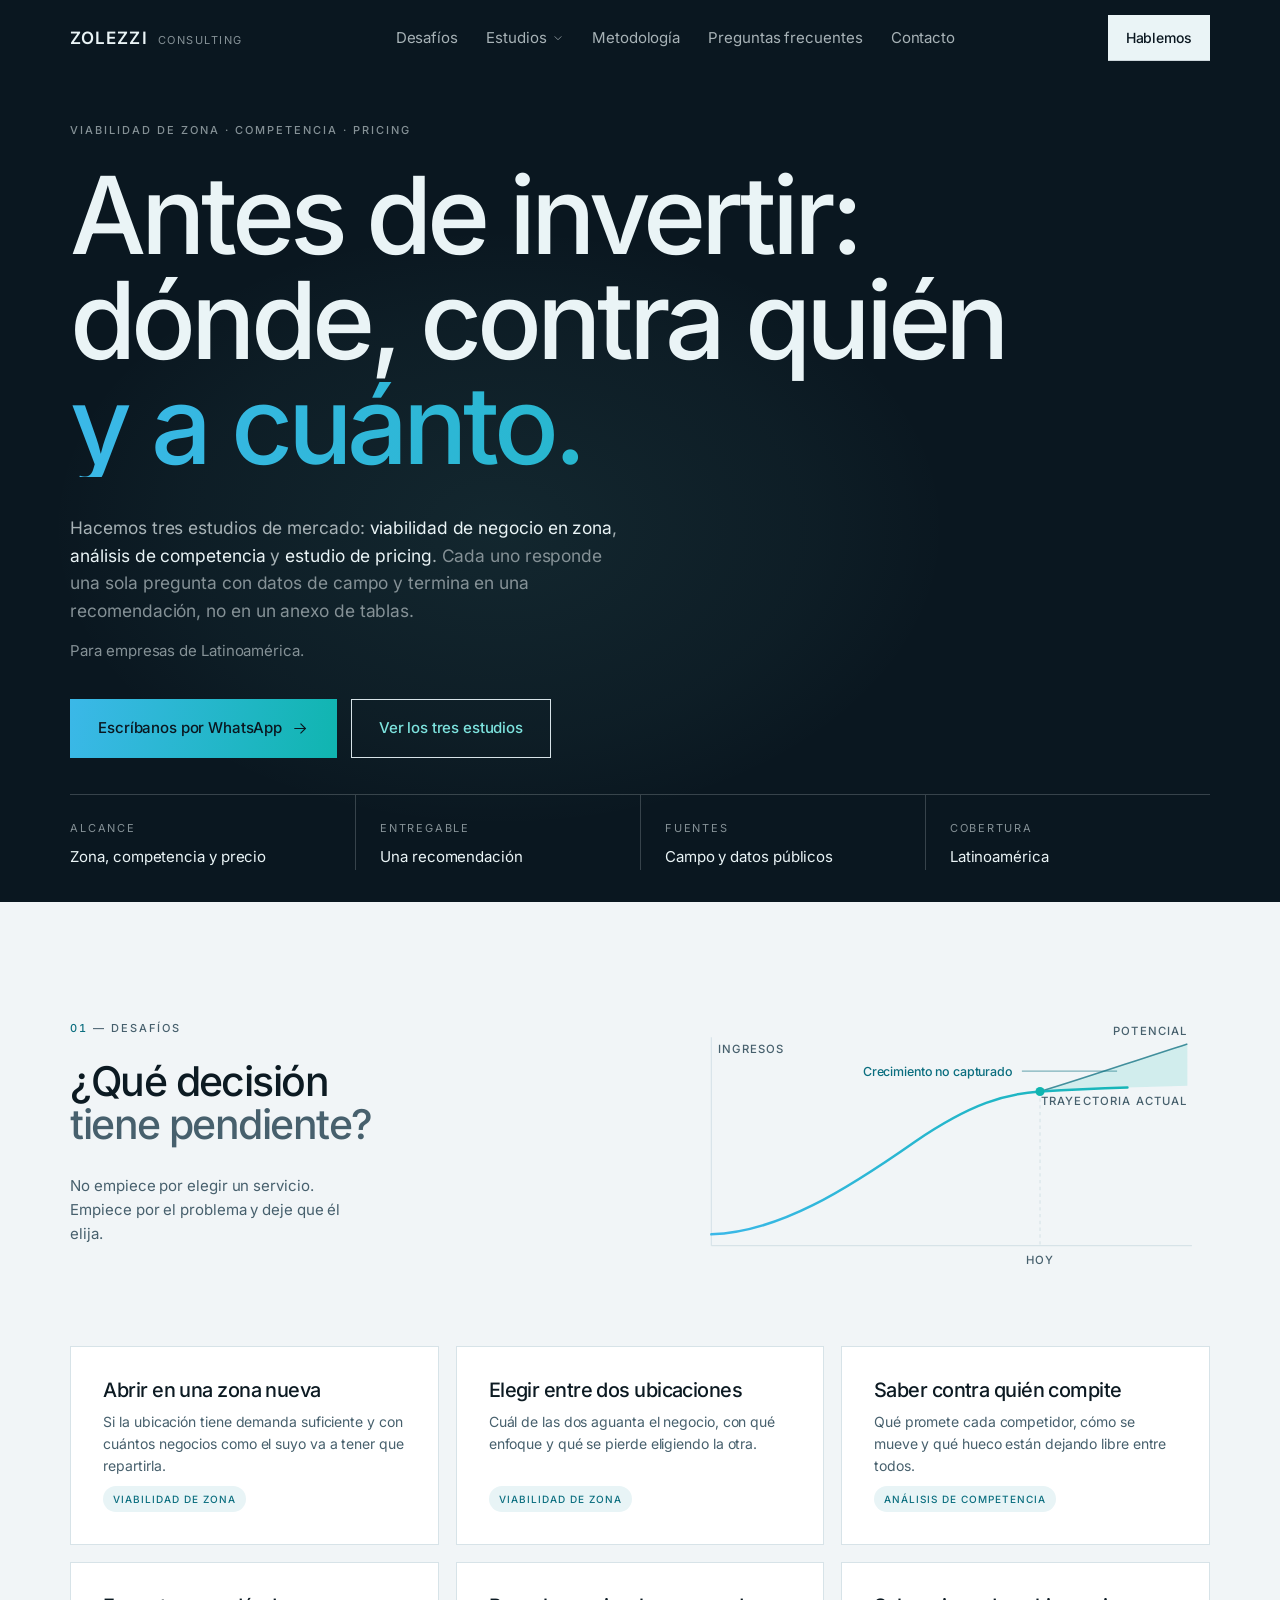
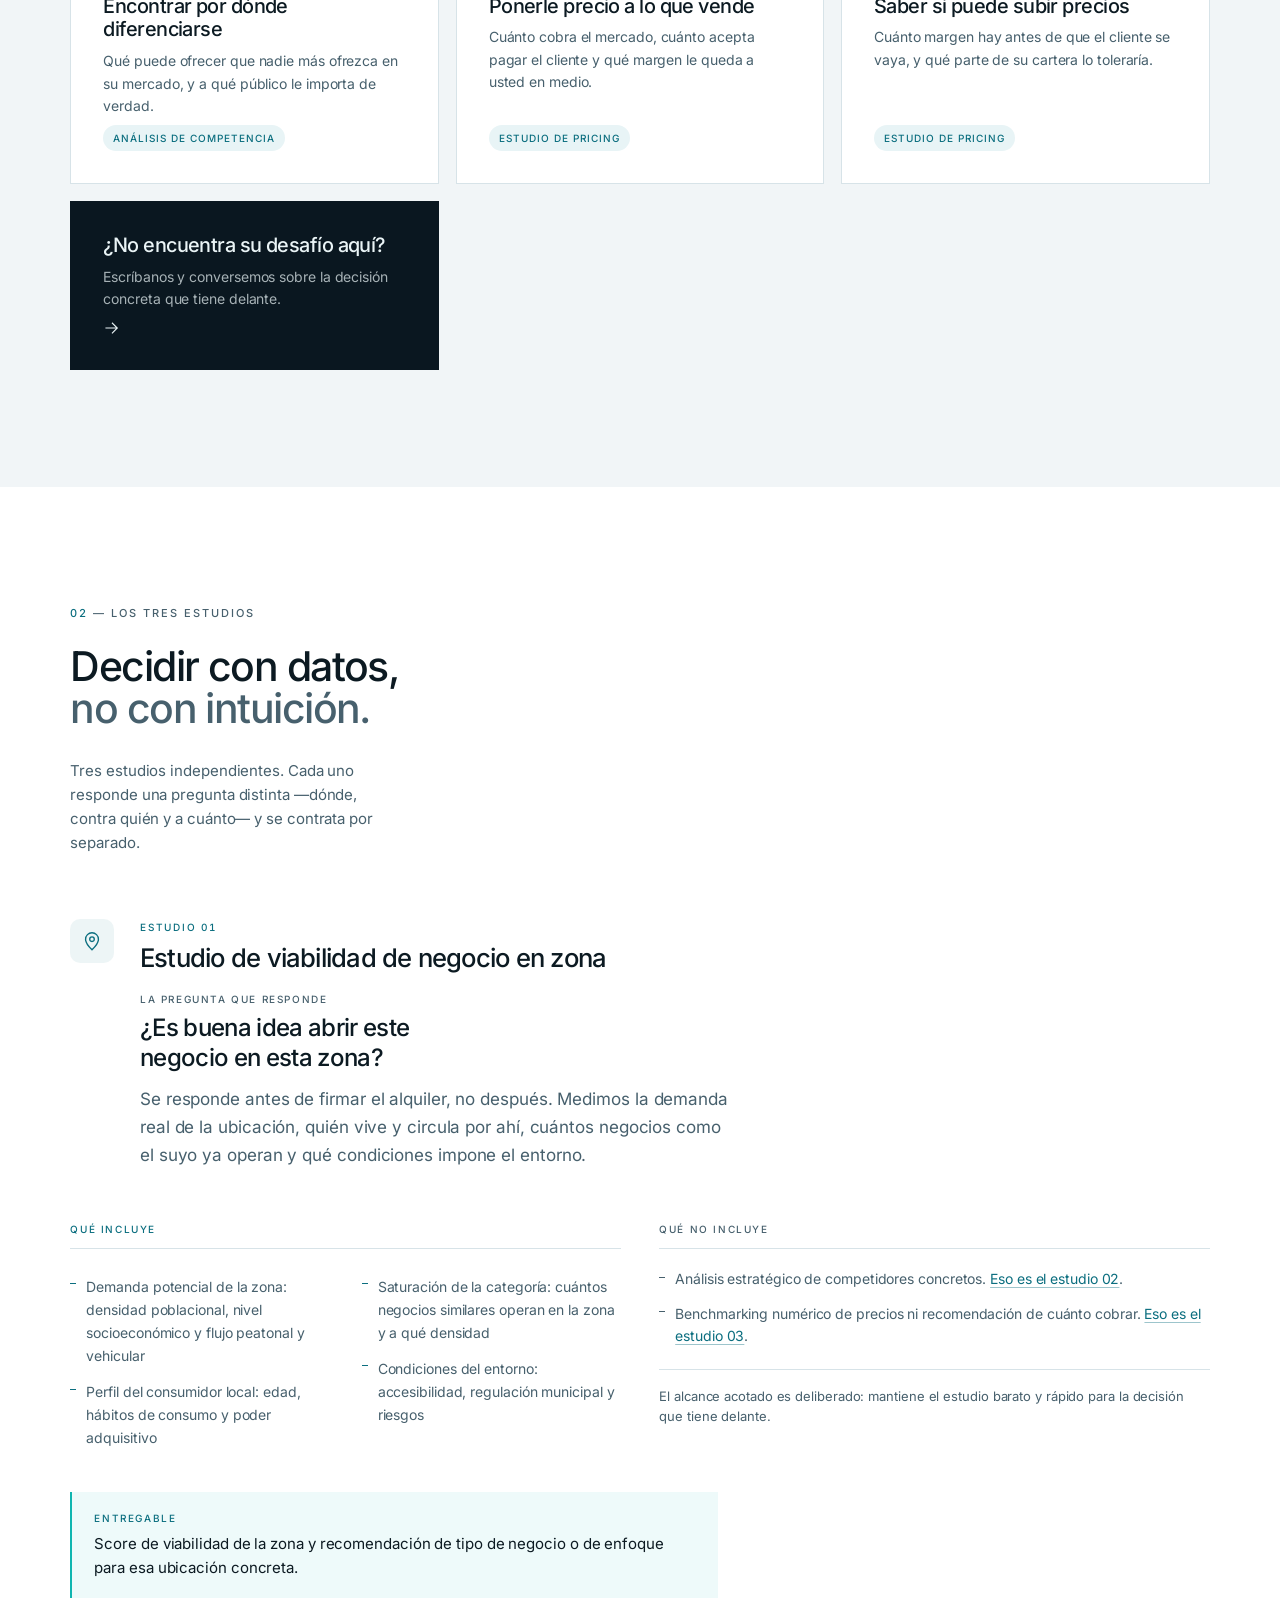
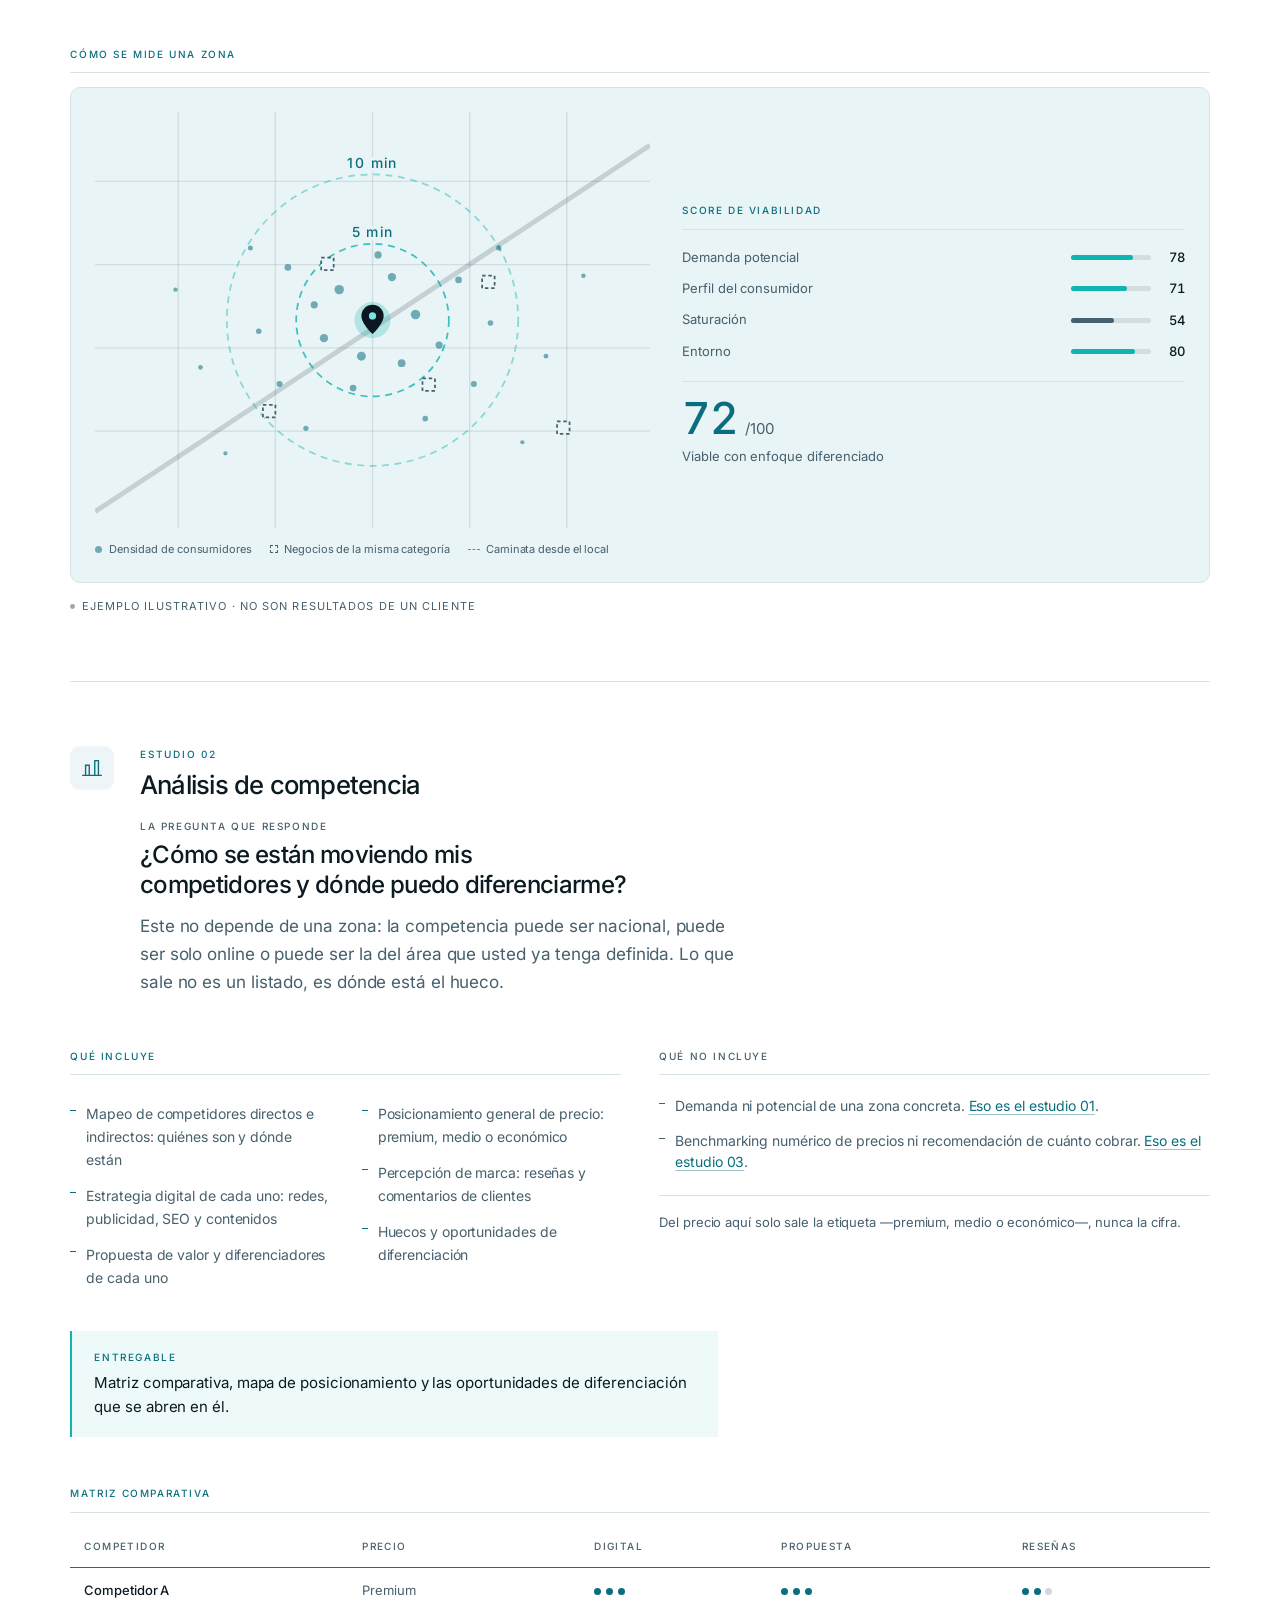
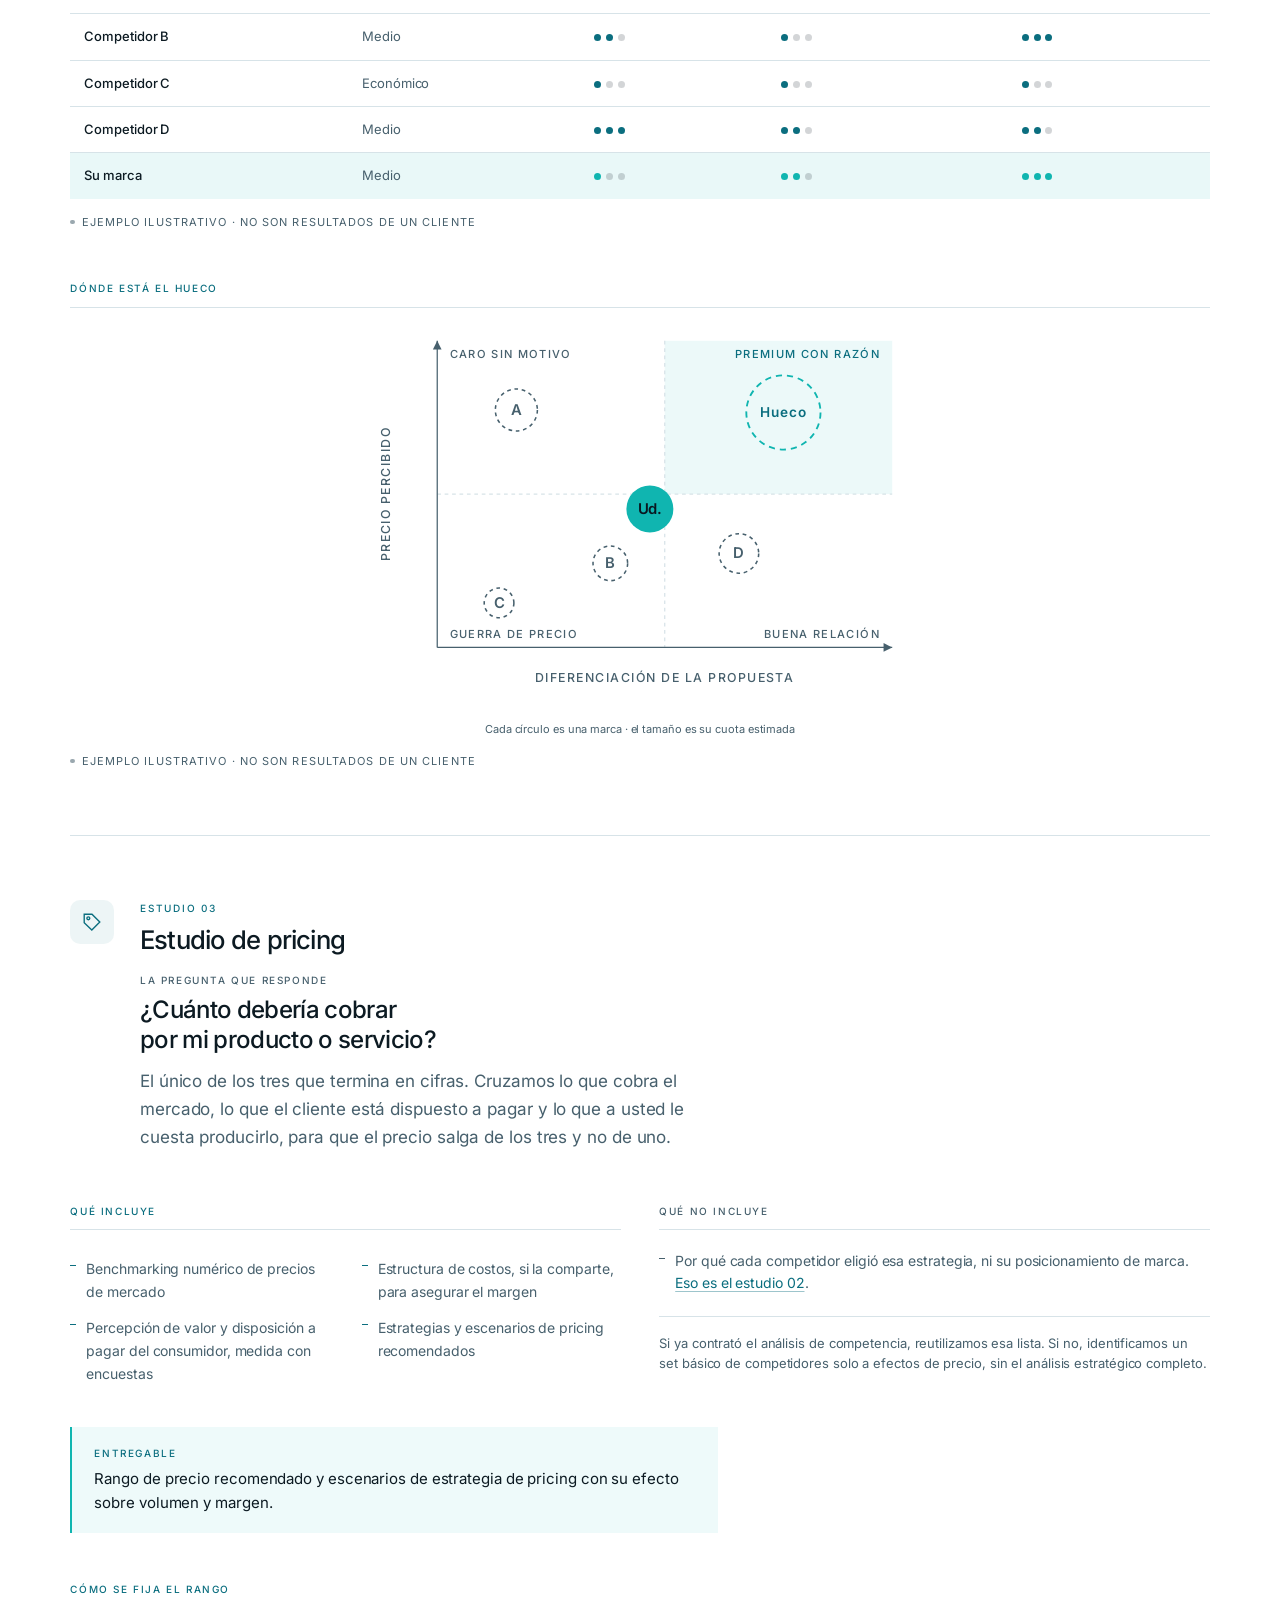
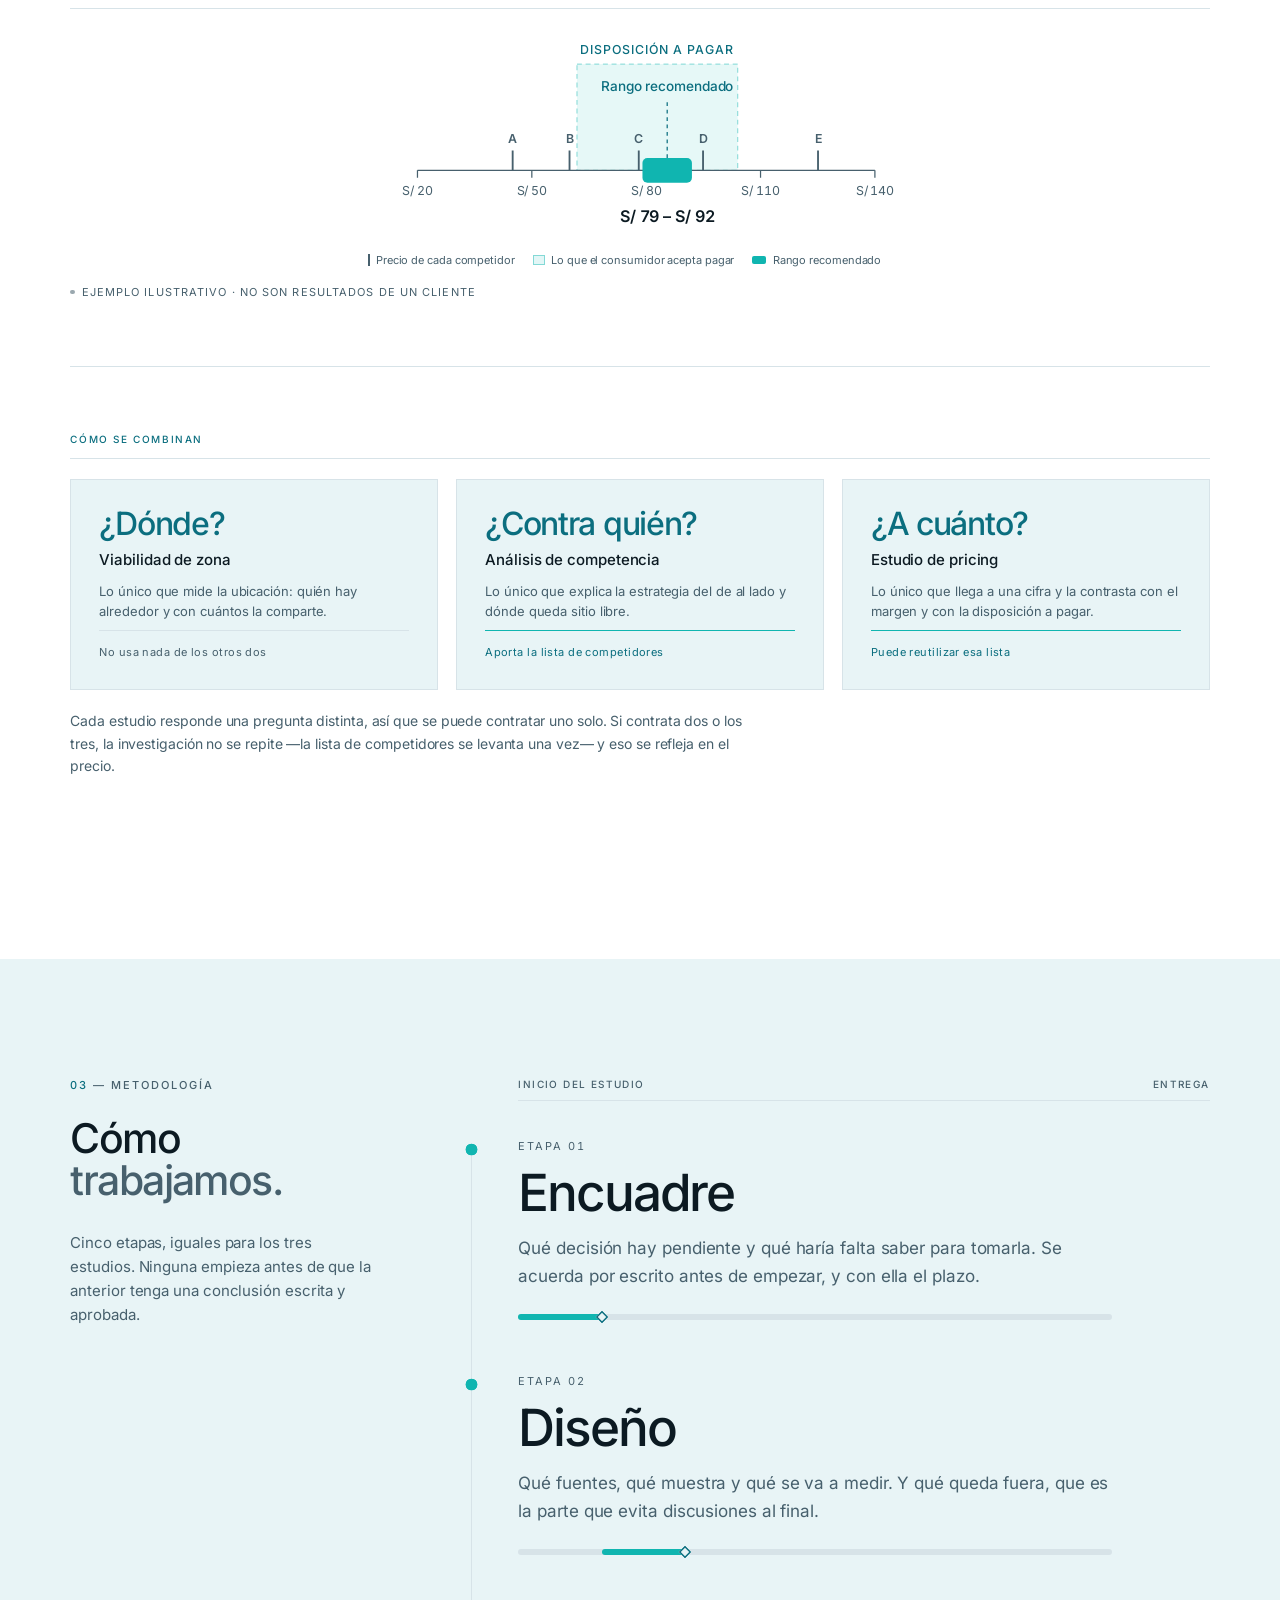
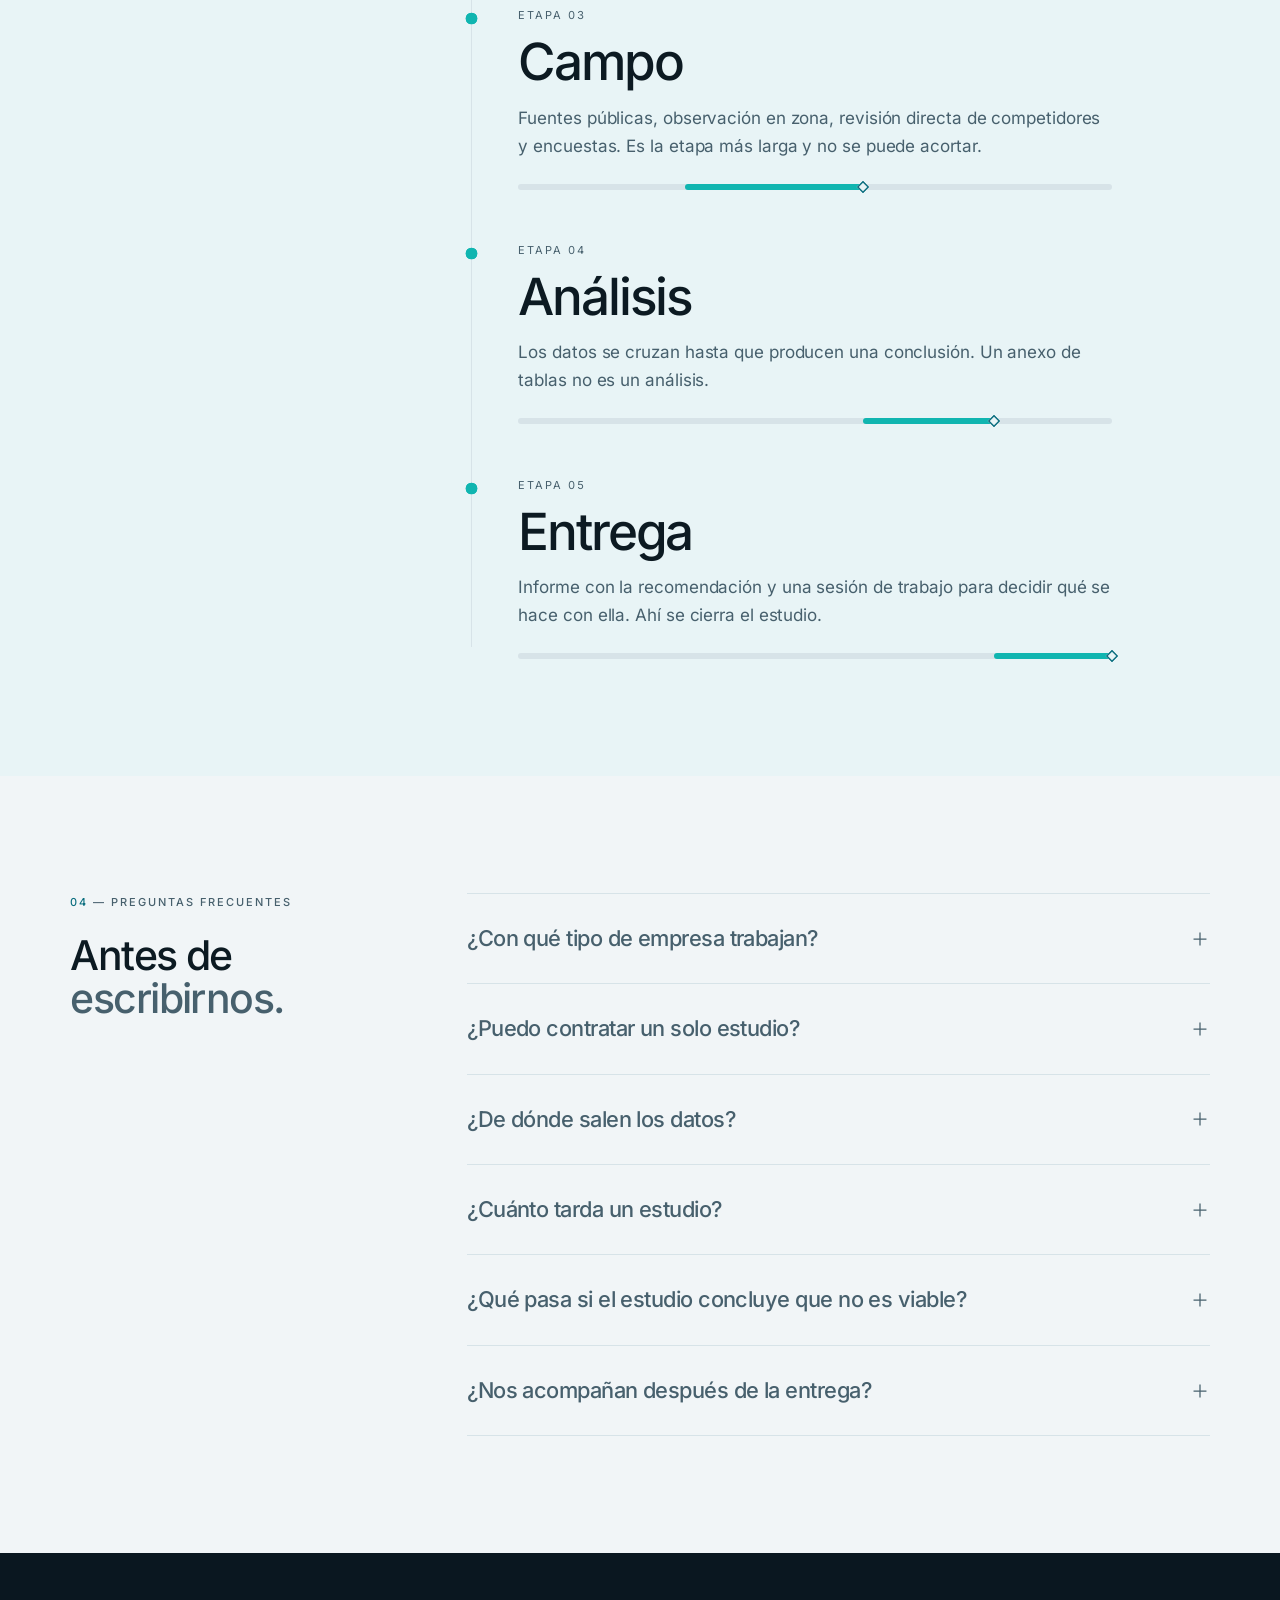
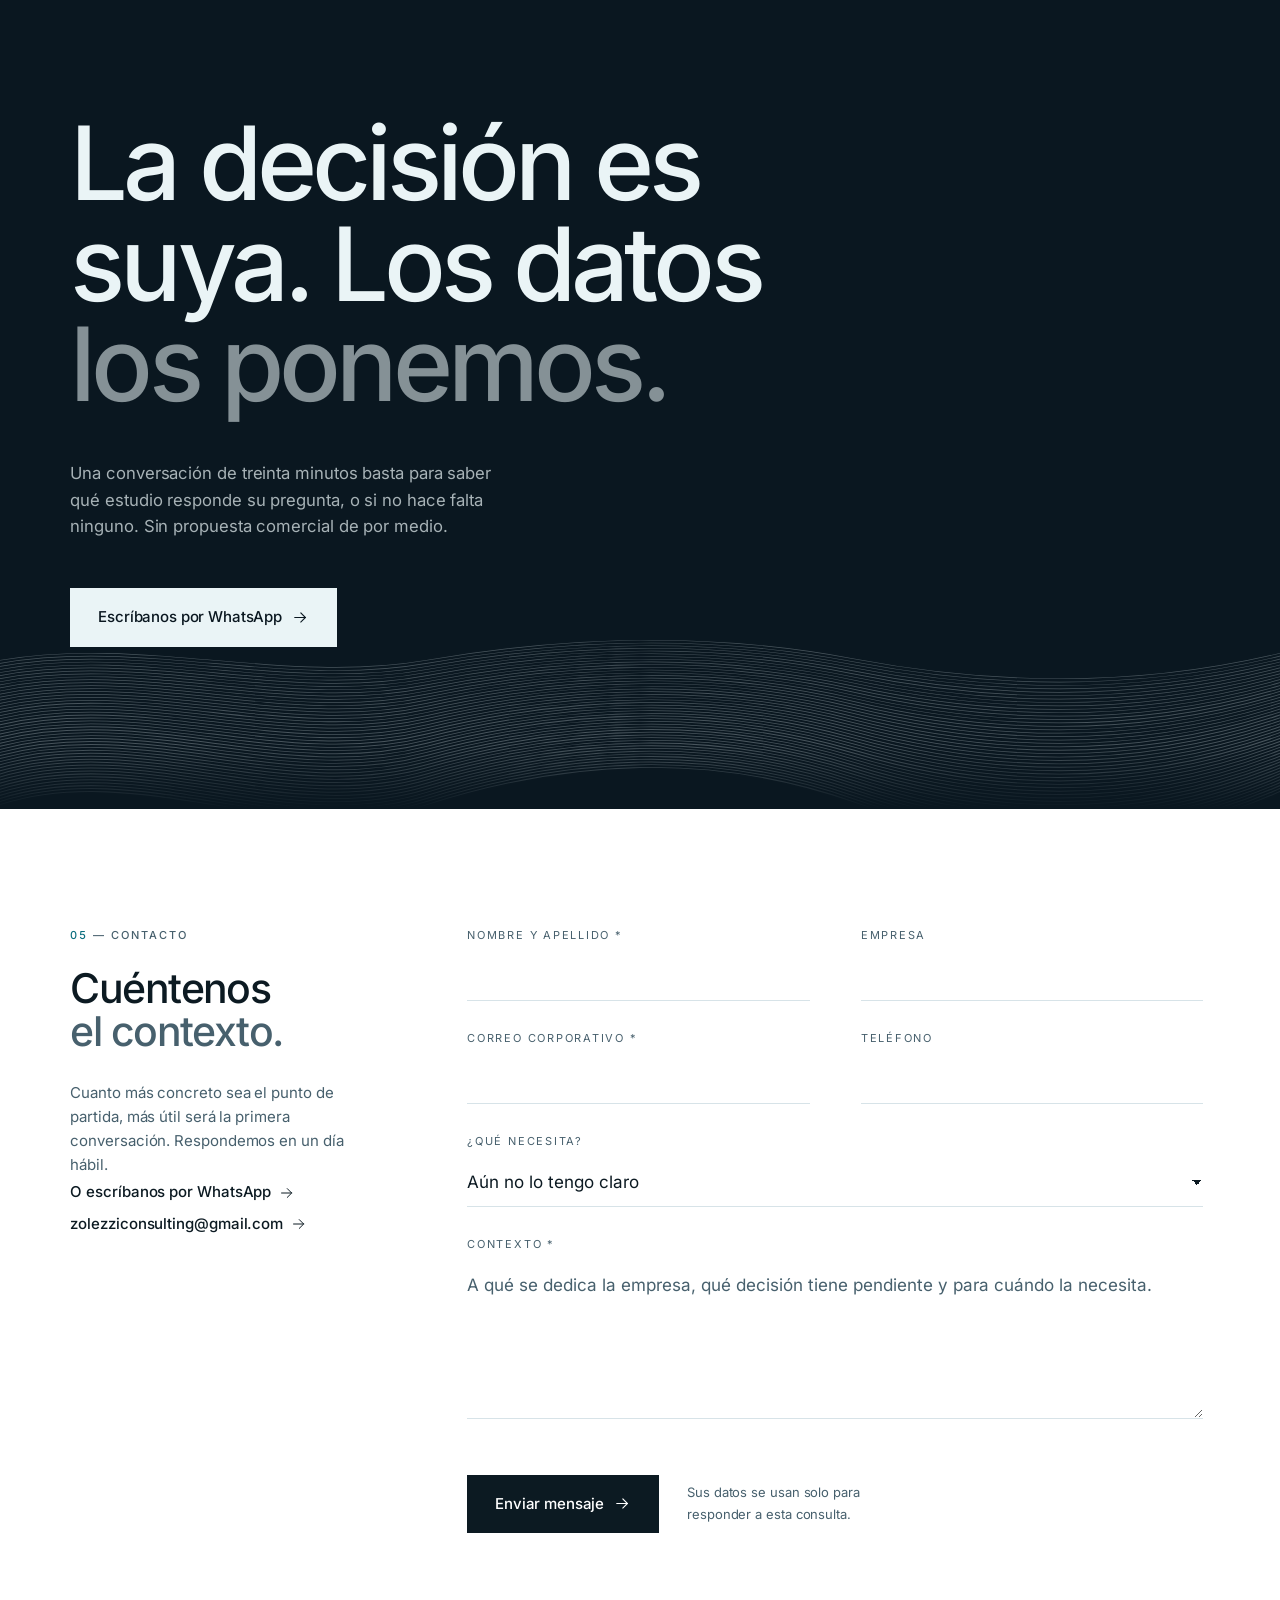
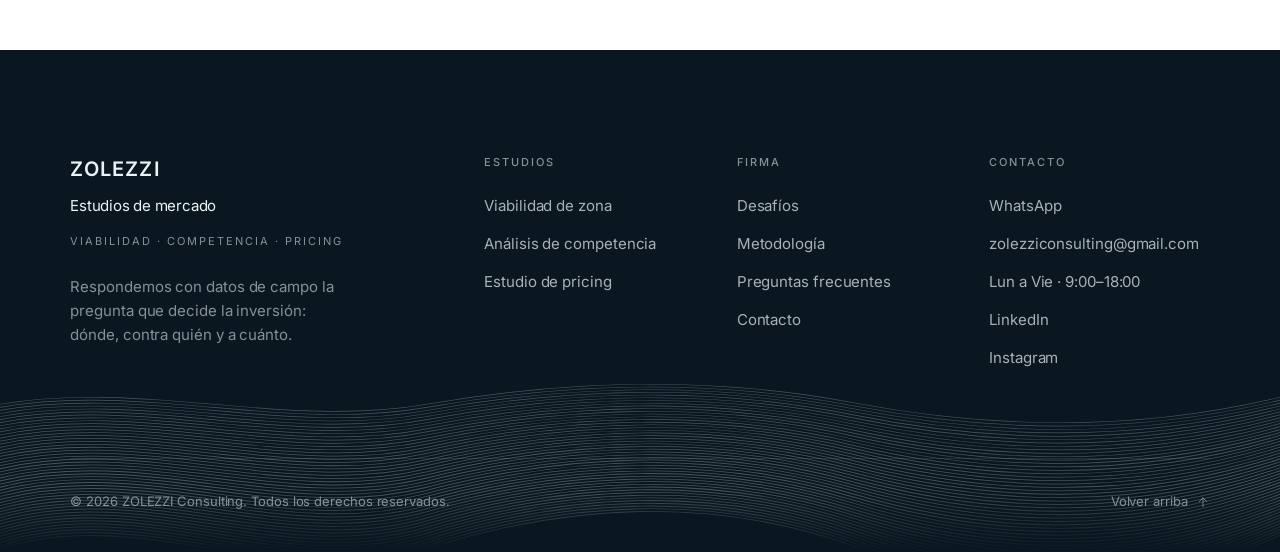
==== commit 2015ba00: "Solo consultoria: fuera marketing digital y tecnologia La firma pasa a ofrecer un unico tipo de serv" ====
--- a/index.html
+++ b/index.html
@@ -3,8 +3,8 @@
 <head>
 <meta charset="utf-8">
 <meta name="viewport" content="width=device-width, initial-scale=1">
-<title>ZOLEZZI Consulting | Estudios de mercado, marketing digital y web</title>
-<meta name="description" content="Estudios de viabilidad de zona, análisis de competencia y pricing: dónde abrir, contra quién compite y cuánto cobrar. Y la ejecución que viene después — SEO, GEO, Google Business Profile, Google Ads y desarrollo web.">
+<title>ZOLEZZI Consulting | Estudios de mercado: zona, competencia y pricing</title>
+<meta name="description" content="Tres estudios de mercado que responden las preguntas que deciden una inversión: estudio de viabilidad de negocio en zona, análisis de competencia y estudio de pricing. Con datos de campo y una recomendación, no un informe.">
 <meta name="theme-color" content="#0A1720">
 <link rel="canonical" href="https://zolezziconsulting.com/">
 
@@ -12,17 +12,17 @@
 <meta property="og:site_name" content="ZOLEZZI Consulting">
 <meta property="og:locale" content="es_PE">
 <meta property="og:url" content="https://zolezziconsulting.com/">
-<meta property="og:title" content="ZOLEZZI Consulting | Estudios de mercado, marketing digital y web">
-<meta property="og:description" content="Tres preguntas deciden la inversión: dónde abrir, contra quién compite y cuánto cobrar. Las respondemos con datos de campo y construimos la ejecución que viene después.">
+<meta property="og:title" content="ZOLEZZI Consulting | Estudios de mercado: zona, competencia y pricing">
+<meta property="og:description" content="Tres estudios de mercado que responden las preguntas que deciden una inversión: dónde abrir, contra quién compite y cuánto cobrar. Con datos de campo y una recomendación, no un informe.">
 <meta property="og:image" content="https://zolezziconsulting.com/assets/img/og-v2.jpg">
 <meta property="og:image:type" content="image/jpeg">
 <meta property="og:image:width" content="1200">
 <meta property="og:image:height" content="630">
-<meta property="og:image:alt" content="ZOLEZZI Consulting — Estudios de mercado, marketing digital y tecnología">
+<meta property="og:image:alt" content="ZOLEZZI Consulting — Estudios de mercado: zona, competencia y pricing">
 
 <meta name="twitter:card" content="summary_large_image">
-<meta name="twitter:title" content="ZOLEZZI Consulting | Estudios de mercado, marketing digital y web">
-<meta name="twitter:description" content="Tres preguntas deciden la inversión: dónde abrir, contra quién compite y cuánto cobrar. Las respondemos con datos de campo y construimos la ejecución que viene después.">
+<meta name="twitter:title" content="ZOLEZZI Consulting | Estudios de mercado: zona, competencia y pricing">
+<meta name="twitter:description" content="Tres estudios de mercado que responden las preguntas que deciden una inversión: dónde abrir, contra quién compite y cuánto cobrar. Con datos de campo y una recomendación, no un informe.">
 <meta name="twitter:image" content="https://zolezziconsulting.com/assets/img/og-v2.jpg">
 
 <link rel="icon" href="/favicon.svg" type="image/svg+xml">
@@ -34,10 +34,10 @@
      Subir el número en cada cambio de styles.css o main.js. -->
 <!-- tokens.css va con <link> y no con @import: sin bundler, un @import
      serializa la descarga y bloquea el render. Así bajan en paralelo. -->
-<link rel="stylesheet" href="/assets/css/tokens.css?v=22">
-<link rel="stylesheet" href="/assets/css/styles.css?v=22">
+<link rel="stylesheet" href="/assets/css/tokens.css?v=23">
+<link rel="stylesheet" href="/assets/css/styles.css?v=23">
 <script>document.documentElement.classList.add('js');</script>
-<script src="/assets/js/main.js?v=22" defer></script>
+<script src="/assets/js/main.js?v=23" defer></script>
 
 <script type="application/ld+json">
 {
@@ -50,8 +50,8 @@
   "url": "https://zolezziconsulting.com/",
   "logo": "https://zolezziconsulting.com/assets/img/og-v2.jpg",
   "image": "https://zolezziconsulting.com/assets/img/og-v2.jpg",
-  "description": "Estudios de mercado que responden las tres preguntas que deciden una inversión: estudio de viabilidad de negocio en zona, análisis de competencia y estudio de pricing. Además, marketing digital en el ecosistema Google (SEO, GEO, Google Business Profile y Google Ads) y tecnología (desarrollo web, automatización, IA, integraciones, infraestructura y cumplimiento).",
-  "telephone": "+51954715846",
+  "description": "Firma de estudios de mercado. Tres estudios que responden las preguntas que deciden una inversión: estudio de viabilidad de negocio en zona, análisis de competencia y estudio de pricing. Cada uno se contrata por separado, se hace con datos de campo y termina en una recomendación.",
+  "telephone": "+51941519053",
   "email": "zolezziconsulting@gmail.com",
   "priceRange": "$$$",
   "knowsAbout": [
@@ -59,17 +59,14 @@
     "Site Selection",
     "Trade Area Analysis",
     "Feasibility Study",
+    "Catchment Area Analysis",
     "Competitive Analysis",
     "Competitive Intelligence",
+    "Competitive Positioning",
     "Pricing Research",
+    "Price Benchmarking",
     "Willingness to Pay",
-    "Search Engine Optimization",
-    "Generative Engine Optimization",
-    "Local SEO",
-    "Google Ads",
-    "Web Development",
-    "Conversion Rate Optimization",
-    "Business Process Automation"
+    "Consumer Survey"
   ],
   "areaServed": [
     { "@type": "Country", "name": "Perú" },
@@ -82,7 +79,7 @@
   "contactPoint": {
     "@type": "ContactPoint",
     "contactType": "sales",
-    "telephone": "+51954715846",
+    "telephone": "+51941519053",
     "email": "zolezziconsulting@gmail.com",
     "availableLanguage": ["es"]
   },
@@ -96,9 +93,7 @@
     "itemListElement": [
       { "@type": "Offer", "itemOffered": { "@type": "Service", "name": "Estudio de viabilidad de negocio en zona", "serviceType": "Estudio de mercado", "description": "Responde si conviene abrir un negocio concreto en una zona concreta. Mide la demanda potencial de la zona (densidad poblacional, nivel socioeconómico, flujo peatonal y vehicular), el perfil del consumidor local, la saturación de la categoría y las condiciones del entorno. Entregable: score de viabilidad y recomendación de tipo de negocio o enfoque para esa ubicación." } },
       { "@type": "Offer", "itemOffered": { "@type": "Service", "name": "Análisis de competencia", "serviceType": "Estudio de mercado", "description": "Responde cómo se están moviendo los competidores y dónde diferenciarse. Incluye mapeo de competidores directos e indirectos, estrategia digital de cada uno, propuesta de valor y diferenciadores, posicionamiento general de precio, percepción de marca y oportunidades de diferenciación. Entregable: matriz comparativa, mapa de posicionamiento y huecos de mercado." } },
-      { "@type": "Offer", "itemOffered": { "@type": "Service", "name": "Estudio de pricing", "serviceType": "Estudio de mercado", "description": "Responde cuánto cobrar por un producto o servicio. Incluye benchmarking numérico de precios de mercado, percepción de valor y disposición a pagar medida con encuestas, estructura de costos y escenarios de pricing. Entregable: rango de precio recomendado y escenarios de estrategia." } },
-      { "@type": "Offer", "itemOffered": { "@type": "Service", "name": "Marketing digital", "serviceType": "Marketing digital", "description": "Ecosistema Google: SEO técnico y de contenidos, GEO o visibilidad en respuestas de motores con inteligencia artificial, Google Business Profile y Google Ads (búsqueda, máximo rendimiento, Shopping, display, remarketing y YouTube), con medición y atribución." } },
-      { "@type": "Offer", "itemOffered": { "@type": "Service", "name": "Tecnología", "serviceType": "Tecnología", "description": "Diseño y desarrollo web (landing pages, sitios corporativos y e-commerce), optimización de conversión, automatización de procesos, agentes y chatbots de IA, dashboards, integraciones de CRM y API, infraestructura, seguridad web y cumplimiento digital." } }
+      { "@type": "Offer", "itemOffered": { "@type": "Service", "name": "Estudio de pricing", "serviceType": "Estudio de mercado", "description": "Responde cuánto cobrar por un producto o servicio. Incluye benchmarking numérico de precios de mercado, percepción de valor y disposición a pagar medida con encuestas, estructura de costos y escenarios de pricing. Entregable: rango de precio recomendado y escenarios de estrategia." } }
     ]
   }
 }
@@ -136,8 +131,8 @@
     },
     {
       "@type": "Question",
-      "name": "¿También ejecutan lo que recomiendan?",
-      "acceptedAnswer": { "@type": "Answer", "text": "Si usted quiere. Marketing digital y tecnología son servicios aparte y se contratan aparte: el estudio no es un anzuelo para vender lo siguiente. Hay clientes que solo compran el estudio y lo ejecutan con su propio equipo, y es una salida perfectamente válida." }
+      "name": "¿Nos acompañan después de la entrega?",
+      "acceptedAnswer": { "@type": "Answer", "text": "La sesión de trabajo va incluida y con ella se cierra el estudio. No vendemos la ejecución de lo que recomendamos, y es a propósito: así no tenemos ningún incentivo para que la conclusión apunte a un servicio nuestro. Esa independencia es justamente lo que hace que el informe sirva para decidir." }
     }
   ]
 }
@@ -154,30 +149,16 @@
     <symbol id="i-chev" viewBox="0 0 24 24"><path d="M6 9.5l6 6 6-6"/></symbol>
 
     <!-- Iconografía de línea, 24×24. Heredan trazo y color de
-         `svg use` en la hoja, así que aquí solo va la geometría. -->
-    <symbol id="i-diag" viewBox="0 0 24 24"><circle cx="11" cy="11" r="6"/><path d="M15.5 15.5 20 20M11 8v6M8 11h6"/></symbol>
-    <symbol id="i-book" viewBox="0 0 24 24"><path d="M4 5h7v14H4zM13 5h7v14h-7M13 9h7M13 13h7"/></symbol>
-    <symbol id="i-kpi" viewBox="0 0 24 24"><path d="M4 20V9M10 20V5M16 20v-8M22 20H2"/></symbol>
-    <symbol id="i-target" viewBox="0 0 24 24"><circle cx="12" cy="12" r="8"/><circle cx="12" cy="12" r="3"/></symbol>
-    <!-- Los tres estudios de consultoría: zona, competencia y precio.
-         `i-funnel`, `i-launch` y `i-loop` se retiraron con el embudo
-         comercial y la línea de tiempo de seis etapas que los usaban.
-         Para recuperarlos: git log -S'i-funnel' -- index.html -->
+         `svg use` en la hoja, así que aquí solo va la geometría.
+
+         Quedan tres, una por estudio: zona, competencia y precio. El
+         2026-08-09 salieron doce iconos con las secciones de marketing
+         digital y tecnología, y con la línea de tiempo que vivía dentro
+         de consultoría. Para recuperar cualquiera:
+         git log -S'i-seo' -- index.html -->
     <symbol id="i-pin" viewBox="0 0 24 24"><path d="M12 21.5s7-6.4 7-11.5a7 7 0 1 0-14 0c0 5.1 7 11.5 7 11.5z"/><circle cx="12" cy="10" r="2.5"/></symbol>
     <symbol id="i-cmp" viewBox="0 0 24 24"><path d="M2 20h20M5 20V9h4v11M15 20V4h4v16"/></symbol>
     <symbol id="i-tag" viewBox="0 0 24 24"><path d="M3.5 12.8V3.5H12l8.5 8.5-8.7 8.7z"/><circle cx="8" cy="8" r="1.6"/></symbol>
-    <symbol id="i-store" viewBox="0 0 24 24"><path d="M4 10.5V20h16v-9.5M3 10.5 5 4h14l2 6.5M9.5 20v-5.5h5V20"/></symbol>
-    <!-- La única del sprite que va RELLENA. `svg use` impone
-         `fill:none; stroke:currentColor` a todas, así que la estrella
-         lo revierte en su propia regla (.gbp__stars svg use). -->
-    <symbol id="i-star" viewBox="0 0 24 24"><path d="M12 3.4l2.65 5.37 5.93.86-4.29 4.18 1.01 5.9L12 16.93l-5.3 2.78 1.01-5.9L3.42 9.63l5.93-.86z"/></symbol>
-    <symbol id="i-seo" viewBox="0 0 24 24"><circle cx="10" cy="10" r="6"/><path d="M14.5 14.5 20 20M7 11l2 2 4-4"/></symbol>
-    <symbol id="i-ads" viewBox="0 0 24 24"><path d="M3 9v6h4l6 4V5L7 9zM17 9a4 4 0 0 1 0 6"/></symbol>
-    <symbol id="i-web" viewBox="0 0 24 24"><rect x="3" y="4" width="18" height="16"/><path d="M3 9h18M6.5 6.5h.01M9 6.5h.01"/></symbol>
-    <symbol id="i-ai" viewBox="0 0 24 24"><rect x="8" y="8" width="8" height="8"/><path d="M12 4v4M12 16v4M4 12h4M16 12h4M6 6l2 2M18 6l-2 2M6 18l2-2M18 18l-2-2"/></symbol>
-    <symbol id="i-infra" viewBox="0 0 24 24"><rect x="3" y="4" width="18" height="6"/><rect x="3" y="14" width="18" height="6"/><path d="M7 7h.01M7 17h.01"/></symbol>
-    <symbol id="i-shield" viewBox="0 0 24 24"><path d="M12 3l7 3v6c0 4-3 7.5-7 9-4-1.5-7-5-7-9V6zM9 12l2 2 4-4"/></symbol>
-    <symbol id="i-legal" viewBox="0 0 24 24"><path d="M6 3h9l4 4v14H6zM14 3v5h5"/><path d="M9 13h6M9 17h4"/></symbol>
     <!-- El haz de la onda del Brand Book: una trayectoria repetida 48
          veces por <use>, cada copia desplazada y con la amplitud algo
          mayor. Definirla aquí una sola vez permite invocarla en varias
@@ -243,27 +224,25 @@
       <span class="brand__sub">Consulting</span>
     </a>
 
-    <!-- Cinco entradas de primer nivel. Las tres capacidades cuelgan de
-         «Servicios» en vez de competir con Metodología y Contacto por el
-         mismo peso: antes había cinco enlaces planos y tres de ellos
-         eran la misma familia.
-
-         `data-spy` dice qué secciones ilumina cada entrada. Hace falta
-         porque «Servicios» es un <button> sin href y el vigía no puede
-         deducir su destino: cubre tres secciones, no una. -->
+    <!-- El desplegable ya no agrupa TRES SECCIONES sino los tres
+         estudios de una sola, así que apunta a anclas dentro de
+         `#consultoria` y su `data-spy` cubre esa única sección. Se
+         conserva el desplegable —en vez de un enlace plano— porque los
+         tres estudios son el catálogo entero y merecen estar a un clic
+         desde cualquier punto de la página. -->
     <nav class="nav" aria-label="Navegación principal">
       <a class="nav__link" href="#desafios" data-spy="desafios">Desafíos</a>
 
       <div class="nav__grp">
         <button class="nav__link nav__btn" type="button" id="nav-srv"
                 aria-expanded="false" aria-controls="nav-srv-menu"
-                data-spy="consultoria marketing tecnologia">
-          Servicios<svg class="nav__chev" aria-hidden="true"><use href="#i-chev"/></svg>
+                data-spy="consultoria">
+          Estudios<svg class="nav__chev" aria-hidden="true"><use href="#i-chev"/></svg>
         </button>
         <div class="nav__menu" id="nav-srv-menu" hidden>
-          <a href="#consultoria">Consultoría</a>
-          <a href="#marketing">Marketing digital</a>
-          <a href="#tecnologia">Tecnología</a>
+          <a href="#estudio-viabilidad">Viabilidad de zona</a>
+          <a href="#analisis-competencia">Análisis de competencia</a>
+          <a href="#estudio-pricing">Estudio de pricing</a>
         </div>
       </div>
 
@@ -289,10 +268,10 @@
   <nav class="drawer__nav" aria-label="Navegación móvil">
     <a href="#desafios"><span class="drawer__n">01</span>Desafíos</a>
     <div class="drawer__grp">
-      <p class="drawer__gt"><span class="drawer__n">02</span>Servicios</p>
-      <a class="drawer__sub" href="#consultoria">Consultoría</a>
-      <a class="drawer__sub" href="#marketing">Marketing digital</a>
-      <a class="drawer__sub" href="#tecnologia">Tecnología</a>
+      <p class="drawer__gt"><span class="drawer__n">02</span>Estudios</p>
+      <a class="drawer__sub" href="#estudio-viabilidad">Viabilidad de zona</a>
+      <a class="drawer__sub" href="#analisis-competencia">Análisis de competencia</a>
+      <a class="drawer__sub" href="#estudio-pricing">Estudio de pricing</a>
     </div>
     <a href="#metodologia"><span class="drawer__n">03</span>Metodología</a>
     <a href="#faq"><span class="drawer__n">04</span>Preguntas frecuentes</a>
@@ -314,7 +293,11 @@
     <div class="hero__glow" aria-hidden="true"></div>
 
     <div class="hero__in">
-      <p class="eyebrow rv">Consultoría · Marketing digital · Tecnología</p>
+      <!-- El antetítulo nombra los tres estudios, que ya son el
+           catálogo entero. Decía «Consultoría · Marketing digital ·
+           Tecnología» y se retiró el 2026-08-09 con las dos secciones
+           que anunciaba. -->
+      <p class="eyebrow rv">Viabilidad de zona · Competencia · Pricing</p>
 
       <!-- El titular NOMBRA los tres estudios en vez de describir una
            forma de trabajar. «Primero saber. Después vender. Un solo
@@ -335,25 +318,28 @@
         <span class="ln"><i class="hl">y a cuánto.</i></span>
       </h1>
 
+      <!-- La entradilla NOMBRA los tres estudios uno por uno. Es lo
+           primero que lee alguien que no sabe qué es esta firma, y
+           tiene que salir de ahí sabiendo exactamente qué se compra:
+           tres estudios de mercado, ninguna otra cosa. -->
       <p class="hero__lead rv" style="--d:.45s">
-        Tres estudios responden esas preguntas con datos de campo, no con opiniones.
-        <span class="dim">Y cuando la decisión está tomada, construimos y operamos lo que
-        hace falta para ejecutarla: los buscadores, las campañas y la web donde aterriza la
-        demanda.</span>
+        Hacemos tres estudios de mercado: <span class="hero__svc">viabilidad de negocio en
+        zona</span>, <span class="hero__svc">análisis de competencia</span> y
+        <span class="hero__svc">estudio de pricing</span>.
+        <span class="dim">Cada uno responde una sola pregunta con datos de campo y termina
+        en una recomendación, no en un anexo de tablas.</span>
       </p>
 
       <p class="hero__geo rv" style="--d:.52s">Para empresas de Latinoamérica.</p>
 
-      <!-- Dos caminos distintos a propósito, y no es un detalle de
-           maquetación: el estudio es la venta de consultoría y va al
-           FORMULARIO —pide contexto por escrito, califica solo y deja
-           constancia—; el encargo puntual va a WhatsApp, que es donde
-           esa conversación funciona. Si algún día el estudio vuelve a
-           WhatsApp, se pierde la calificación. -->
+      <!-- WhatsApp es el ÚNICO camino de captación desde el 2026-08-09.
+           Antes el botón principal llevaba al formulario; se retiró por
+           decisión comercial. El formulario sigue existiendo y se llega
+           a él por «Contacto» del menú, para quien prefiera contar el
+           caso por escrito y con detalle. -->
       <div class="hero__cta rv" style="--d:.58s">
-        <a class="btn btn--grad" href="#contacto"><span>Solicitar un estudio</span><svg aria-hidden="true"><use href="#i-arrow"/></svg></a>
-        <a class="btn" data-wa target="_blank" rel="noopener" href="#"><span>Solicitar un servicio específico</span></a>
-        <a class="btn btn--ghost" href="#consultoria"><span>Ver cómo trabajamos</span></a>
+        <a class="btn btn--grad" data-wa target="_blank" rel="noopener" href="#"><span>Escríbanos por WhatsApp</span><svg aria-hidden="true"><use href="#i-arrow"/></svg></a>
+        <a class="btn btn--ghost" href="#consultoria"><span>Ver los tres estudios</span></a>
       </div>
     </div>
 
@@ -371,9 +357,9 @@
          número comprobable pesa más que una descripción. Lo que NO se
          puede hacer es volver a publicar un marcador de posición. -->
     <ul class="hero__meta">
-      <li class="rv" style="--d:.70s"><span>Alcance</span>Estudios, marketing y tecnología</li>
-      <li class="rv" style="--d:.76s"><span>Responsable</span>Una sola firma</li>
-      <li class="rv" style="--d:.82s"><span>Interlocución</span>Directa con dirección</li>
+      <li class="rv" style="--d:.70s"><span>Alcance</span>Zona, competencia y precio</li>
+      <li class="rv" style="--d:.76s"><span>Entregable</span>Una recomendación</li>
+      <li class="rv" style="--d:.82s"><span>Fuentes</span>Campo y datos públicos</li>
       <li class="rv" style="--d:.88s"><span>Cobertura</span>Latinoamérica</li>
     </ul>
   </section>
@@ -449,10 +435,14 @@
       </figure>
 
       <div class="sec__body">
-        <!-- Cada tarjeta es un enlace al servicio que resuelve ese
-             desafío: la sección funciona como enrutador, no como
-             catálogo de problemas. Las anclas apuntan al servicio
-             exacto, no al principio de la sección. -->
+        <!-- Seis desafíos, dos por estudio, más la tarjeta de contacto:
+             siete celdas en una retícula de tres. El 2026-08-09 se
+             cayeron las cuatro que enrutaban a SEO, Google Ads, web y
+             automatización, porque esos servicios ya no existen.
+
+             El reparto 2-2-2 es deliberado: si un estudio se lleva más
+             tarjetas que los otros, la sección deja de leerse como un
+             enrutador y empieza a leerse como una preferencia. -->
         <div class="chal">
           <a class="chal__i rv" href="#estudio-viabilidad">
             <h3 class="chal__t">Abrir en una zona nueva</h3>
@@ -470,50 +460,36 @@
 
           <a class="chal__i rv" style="--d:.10s" href="#analisis-competencia">
             <h3 class="chal__t">Saber contra quién compite</h3>
-            <p class="chal__d">Qué promete cada competidor, cómo se mueve en digital y qué
-            hueco están dejando libre entre todos.</p>
+            <p class="chal__d">Qué promete cada competidor, cómo se mueve y qué hueco están
+            dejando libre entre todos.</p>
             <span class="chal__tag">Análisis de competencia</span>
           </a>
 
-          <a class="chal__i rv" style="--d:.15s" href="#estudio-pricing">
+          <a class="chal__i rv" style="--d:.15s" href="#analisis-competencia">
+            <h3 class="chal__t">Encontrar por dónde diferenciarse</h3>
+            <p class="chal__d">Qué puede ofrecer que nadie más ofrezca en su mercado, y a
+            qué público le importa de verdad.</p>
+            <span class="chal__tag">Análisis de competencia</span>
+          </a>
+
+          <a class="chal__i rv" style="--d:.20s" href="#estudio-pricing">
             <h3 class="chal__t">Ponerle precio a lo que vende</h3>
             <p class="chal__d">Cuánto cobra el mercado, cuánto acepta pagar el cliente y qué
             margen le queda a usted en medio.</p>
             <span class="chal__tag">Estudio de pricing</span>
           </a>
 
-          <a class="chal__i rv" style="--d:.20s" href="#marketing-seo">
-            <h3 class="chal__t">No aparecer cuando le buscan</h3>
-            <p class="chal__d">Ni en los resultados, ni en el mapa, ni en la respuesta que
-            da un asistente con inteligencia artificial.</p>
-            <span class="chal__tag">SEO, GEO y ficha</span>
+          <a class="chal__i rv" style="--d:.25s" href="#estudio-pricing">
+            <h3 class="chal__t">Saber si puede subir precios</h3>
+            <p class="chal__d">Cuánto margen hay antes de que el cliente se vaya, y qué
+            parte de su cartera lo toleraría.</p>
+            <span class="chal__tag">Estudio de pricing</span>
           </a>
 
-          <a class="chal__i rv" style="--d:.25s" href="#marketing-ads">
-            <h3 class="chal__t">Pagar publicidad a ciegas</h3>
-            <p class="chal__d">Qué campaña trae ventas, cuál solo trae clics y cuál habría
-            que apagar hoy mismo.</p>
-            <span class="chal__tag">Google Ads</span>
-          </a>
-
-          <a class="chal__i rv" style="--d:.30s" href="#tec-web">
-            <h3 class="chal__t">Una web que no convierte</h3>
-            <p class="chal__d">Recibe visitas y no genera contactos: es el punto donde se
-            pierde la demanda que ya pagó por atraer.</p>
-            <span class="chal__tag">Diseño web</span>
-          </a>
-
-          <a class="chal__i rv" style="--d:.35s" href="#tec-ia">
-            <h3 class="chal__t">Automatizar lo que frena la venta</h3>
-            <p class="chal__d">Qué parte del proceso depende de personas donde debería
-            depender de un sistema.</p>
-            <span class="chal__tag">Soluciones digitales e IA</span>
-          </a>
-
-          <a class="chal__i chal__i--cta rv" style="--d:.40s" data-wa target="_blank" rel="noopener" href="#">
+          <a class="chal__i chal__i--cta rv" style="--d:.30s" data-wa target="_blank" rel="noopener" href="#">
             <h3 class="chal__t">¿No encuentra su desafío aquí?</h3>
-            <p class="chal__d">Escríbanos y conversemos sobre el reto específico de su
-            empresa.</p>
+            <p class="chal__d">Escríbanos y conversemos sobre la decisión concreta que tiene
+            delante.</p>
             <svg aria-hidden="true"><use href="#i-arrow"/></svg>
           </a>
         </div>
@@ -542,7 +518,7 @@
   <section class="sec sec--surface" id="consultoria" aria-labelledby="t-consultoria">
     <div class="sec__grid sec__grid--wide">
       <div class="sec__head">
-        <p class="eyebrow rv"><span class="eyebrow__n">02.1</span> — Servicios · Consultoría</p>
+        <p class="eyebrow rv"><span class="eyebrow__n">02</span> — Los tres estudios</p>
         <h2 class="h2 mask" id="t-consultoria">
           <span class="ln"><i>Decidir con datos,</i></span>
           <span class="ln"><i class="dim">no con intuición.</i></span>
@@ -983,52 +959,6 @@
           </div>
         </article>
 
-        <!-- Cómo se ejecuta ──────────────────────────────────────
-             Una sola línea de tiempo para los tres. El método no
-             cambia según el estudio —cambia el objeto de estudio—, y
-             repetirla tres veces alargaría la sección sin decir nada
-             nuevo. Sustituye a la de seis etapas del servicio de
-             consultoría comercial, que ya no existe. -->
-        <div class="svc svc--flow rv">
-          <h4 class="svc__k svc__k--wide svc__k--first">Cómo se ejecuta, en los tres casos</h4>
-          <div class="tl" id="tl-est">
-            <svg class="tl__line" viewBox="0 0 1000 2" preserveAspectRatio="none" aria-hidden="true">
-              <path d="M0 1H1000" pathLength="1"/>
-              <path d="M0 1H1000" pathLength="1"/>
-            </svg>
-            <ol class="tl__steps tl__steps--4">
-              <li class="tl__i">
-                <div class="tl__dot"><svg aria-hidden="true"><use href="#i-target"/></svg></div>
-                <p class="tl__n">Etapa 01</p>
-                <h5 class="tl__t">Encuadre</h5>
-                <p class="tl__d">Qué decisión hay que tomar y con qué datos se toma. Se
-                acuerda por escrito antes de empezar.</p>
-              </li>
-              <li class="tl__i" style="--d:.12s">
-                <div class="tl__dot"><svg aria-hidden="true"><use href="#i-diag"/></svg></div>
-                <p class="tl__n">Etapa 02</p>
-                <h5 class="tl__t">Campo</h5>
-                <p class="tl__d">Fuentes públicas, observación en zona, encuestas y revisión
-                directa de competidores.</p>
-              </li>
-              <li class="tl__i" style="--d:.24s">
-                <div class="tl__dot"><svg aria-hidden="true"><use href="#i-kpi"/></svg></div>
-                <p class="tl__n">Etapa 03</p>
-                <h5 class="tl__t">Análisis</h5>
-                <p class="tl__d">Los datos se cruzan hasta que producen una conclusión. Un
-                anexo de tablas no es un análisis.</p>
-              </li>
-              <li class="tl__i" style="--d:.36s">
-                <div class="tl__dot"><svg aria-hidden="true"><use href="#i-book"/></svg></div>
-                <p class="tl__n">Etapa 04</p>
-                <h5 class="tl__t">Entrega</h5>
-                <p class="tl__d">Informe con la recomendación y una sesión de trabajo para
-                decidir qué se hace con ella.</p>
-              </li>
-            </ol>
-          </div>
-        </div>
-
         <!-- Cómo se combinan ─────────────────────────────────────
              El argumento comercial de la sección, y el que justifica
              venderlos sueltos: tres preguntas distintas, tres compras
@@ -1069,593 +999,20 @@
     </div>
   </section>
 
-  <!-- ── 04 · Marketing digital ───────────────────────────────
-       Recortada el 2026-08-07 a un solo ecosistema: Google. Salieron
-       Meta Ads y TikTok Ads por decisión comercial, y «Diseño web» se
-       fue entera a Tecnología, que es donde se construye.
-
-       Lo que queda son las cuatro superficies del mismo buscador
-       —resultados clásicos, respuestas con IA, paquete local y
-       anuncios—, y eso ES el argumento: una sola disciplina bien
-       hecha en vez de un tablero de plataformas.
-
-       Si alguien vuelve a añadir Meta o TikTok aquí, revisa antes esa
-       decisión: no fue un olvido.
-       ──────────────────────────────────────────────────────────── -->
-  <section class="sec" id="marketing" aria-labelledby="t-marketing">
-    <svg class="wave wave--foot" viewBox="0 0 1440 420" preserveAspectRatio="none" aria-hidden="true"><use href="#i-wave"/></svg>
-    <div class="sec__grid sec__grid--wide">
-      <div class="sec__head">
-        <p class="eyebrow rv"><span class="eyebrow__n">02.2</span> — Servicios · Marketing digital</p>
-        <h2 class="h2 mask" id="t-marketing">
-          <span class="ln"><i>Que le encuentren</i></span>
-          <span class="ln"><i class="dim">cuando le buscan.</i></span>
-        </h2>
-        <p class="sec__note rv" style="--d:.3s">
-          Trabajamos un solo ecosistema, el de Google, en sus cuatro superficies: resultados,
-          respuestas con IA, paquete local y anuncios. Ningún canal se justifica por sus
-          propias métricas, sino por las oportunidades que pone en el embudo.
-        </p>
-      </div>
-
-      <div class="sec__body">
-
-        <article class="feat rv">
-          <div>
-            <div class="feat__ico" aria-hidden="true"><svg><use href="#i-seo"/></svg></div>
-            <h3 class="feat__t" id="marketing-seo">SEO &amp; GEO</h3>
-            <p class="feat__s">Posicionamiento en buscadores y en los motores de respuesta
-            con IA. Quien pregunta hoy a un asistente no ve diez resultados: ve uno. Estar
-            en esa respuesta es un trabajo distinto al SEO clásico, y lo hacemos.</p>
-            <ul class="feat__l">
-              <li>Auditoría técnica e indexación</li>
-              <li>Arquitectura y contenidos</li>
-              <li>Autoridad y enlazado</li>
-              <li>Investigación de palabras clave</li>
-              <li>Datos estructurados</li>
-              <li>Visibilidad en respuestas de IA</li>
-            </ul>
-            <!-- Visual 5 · Arquitectura de contenidos ─────────────────
-                 El bloque de SEO enseñaba dónde SALE el resultado (las
-                 dos superficies de abajo) pero no qué se construye para
-                 llegar ahí. Esto es lo segundo.
-
-                 Va ANTES de las superficies a propósito: primero lo que
-                 se levanta, después dónde aparece.
-
-                 Las líneas punteadas son el enlazado interno cruzado
-                 entre clústeres, que es justo lo que separa una
-                 arquitectura de una pila de artículos. Sin ellas el
-                 dibujo sería un organigrama cualquiera. -->
-            <div class="svis svis--arq">
-              <p class="svis__t">No son artículos sueltos. <span class="dim">Es una arquitectura.</span></p>
-              <div class="arq">
-                <svg class="arq__svg" viewBox="0 0 420 240" role="img" aria-labelledby="arq-t">
-                  <title id="arq-t">Mapa de arquitectura de contenidos: una página pilar
-                  alimenta tres clústeres temáticos, cada uno con tres contenidos de apoyo.
-                  Dos trazos punteados representan el enlazado interno entre clústeres.</title>
-
-                  <!-- Jerarquía: pilar → clústeres -->
-                  <path class="arq__ln" d="M84 120 C 120 120 124 44 156 44"/>
-                  <path class="arq__ln" d="M84 120 H156"/>
-                  <path class="arq__ln" d="M84 120 C 120 120 124 196 156 196"/>
-
-                  <!-- Clúster → sus tres apoyos -->
-                  <path class="arq__ln arq__ln--fine" d="M234 44 C 254 44 258 26 274 26"/>
-                  <path class="arq__ln arq__ln--fine" d="M234 44 H274"/>
-                  <path class="arq__ln arq__ln--fine" d="M234 44 C 254 44 258 62 274 62"/>
-                  <path class="arq__ln arq__ln--fine" d="M234 120 C 254 120 258 102 274 102"/>
-                  <path class="arq__ln arq__ln--fine" d="M234 120 H274"/>
-                  <path class="arq__ln arq__ln--fine" d="M234 120 C 254 120 258 138 274 138"/>
-                  <path class="arq__ln arq__ln--fine" d="M234 196 C 254 196 258 178 274 178"/>
-                  <path class="arq__ln arq__ln--fine" d="M234 196 H274"/>
-                  <path class="arq__ln arq__ln--fine" d="M234 196 C 254 196 258 214 274 214"/>
-
-                  <!-- Enlazado interno: los dos únicos trazos de marca -->
-                  <path class="arq__x" d="M338 62 C 376 74 376 90 338 102"/>
-                  <path class="arq__x" d="M338 138 C 376 150 376 166 338 178"/>
-
-                  <rect class="arq__pil" x="8" y="98" width="76" height="44" rx="6"/>
-                  <text class="arq__pl" x="46" y="124">Pilar</text>
-
-                  <rect class="arq__cl" x="156" y="28"  width="78" height="32" rx="5"/>
-                  <rect class="arq__cl" x="156" y="104" width="78" height="32" rx="5"/>
-                  <rect class="arq__cl" x="156" y="180" width="78" height="32" rx="5"/>
-
-                  <rect class="arq__pg" x="274" y="20"  width="64" height="12" rx="2"/>
-                  <rect class="arq__pg" x="274" y="38"  width="64" height="12" rx="2"/>
-                  <rect class="arq__pg" x="274" y="56"  width="64" height="12" rx="2"/>
-                  <rect class="arq__pg" x="274" y="96"  width="64" height="12" rx="2"/>
-                  <rect class="arq__pg" x="274" y="114" width="64" height="12" rx="2"/>
-                  <rect class="arq__pg" x="274" y="132" width="64" height="12" rx="2"/>
-                  <rect class="arq__pg" x="274" y="172" width="64" height="12" rx="2"/>
-                  <rect class="arq__pg" x="274" y="190" width="64" height="12" rx="2"/>
-                  <rect class="arq__pg" x="274" y="208" width="64" height="12" rx="2"/>
-                </svg>
-                <ul class="arq__key">
-                  <li class="arq__key--cl">Clúster temático</li>
-                  <li class="arq__key--pg">Contenido de apoyo</li>
-                  <li class="arq__key--x">Enlazado interno</li>
-                </ul>
-              </div>
-            </div>
-
-            <!-- Visual 6 · Las dos superficies. Izquierda: resultado
-                 clásico. Derecha: caja de respuesta de IA con la cita
-                 a la marca. Todo son cajas y filetes, no texto real:
-                 lo que se lee es la FORMA de cada superficie. -->
-            <div class="svis svis--geo">
-              <p class="geo__claim">Dos superficies distintas. <span class="dim">Trabajamos las dos.</span></p>
-              <div class="geo">
-                <figure class="geo__p">
-                  <figcaption class="geo__k">Buscador clásico</figcaption>
-                  <div class="geo__box">
-                    <div class="geo__res geo__res--top">
-                      <span class="geo__url"></span>
-                      <span class="geo__ttl"></span>
-                      <span class="geo__ln"></span>
-                      <span class="geo__ln geo__ln--s"></span>
-                    </div>
-                    <div class="geo__res">
-                      <span class="geo__url"></span>
-                      <span class="geo__ttl"></span>
-                      <span class="geo__ln"></span>
-                    </div>
-                    <div class="geo__res">
-                      <span class="geo__url"></span>
-                      <span class="geo__ttl"></span>
-                      <span class="geo__ln"></span>
-                    </div>
-                  </div>
-                </figure>
-
-                <figure class="geo__p">
-                  <figcaption class="geo__k">Respuesta con IA</figcaption>
-                  <div class="geo__box geo__box--ai">
-                    <span class="geo__ln"></span>
-                    <span class="geo__ln"></span>
-                    <span class="geo__ln geo__ln--s"></span>
-                    <p class="geo__cite">
-                      <span class="geo__mark">Según ZOLEZZI Consulting</span>, el precio se
-                      fija cruzando mercado, costo y disposición a pagar.
-                    </p>
-                    <span class="geo__ln"></span>
-                    <span class="geo__ln geo__ln--s"></span>
-                  </div>
-                </figure>
-              </div>
-              <p class="ilus">Ejemplo ilustrativo · no son resultados de un cliente</p>
-            </div>
-
-            <ul class="tools" aria-label="Herramientas de trabajo">
-              <li>Search Console</li><li>Analytics 4</li><li>Looker Studio</li>
-            </ul>
-          </div>
-        </article>
-
-        <article class="feat rv">
-          <div>
-            <div class="feat__ico" aria-hidden="true"><svg><use href="#i-store"/></svg></div>
-            <h3 class="feat__t" id="marketing-gbp">Google Business Profile</h3>
-            <p class="feat__s">Para un negocio con local, la ficha decide más ventas que la
-            web: es lo que sale en el mapa, lo que se lee antes de llamar y lo que compara
-            quien ya está cerca y con intención de comprar.</p>
-            <ul class="feat__l">
-              <li>Alta, verificación y reclamación de la ficha</li>
-              <li>Categorías, atributos y zonas de servicio</li>
-              <li>Fotografía, horarios y catálogo de productos</li>
-              <li>Gestión y respuesta de reseñas</li>
-              <li>Publicaciones y novedades</li>
-              <li>Seguimiento de llamadas y rutas</li>
-            </ul>
-
-            <!-- Visual 7 · El paquete local ───────────────────────────
-                 La superficie que no enseñaba ninguna otra pieza de la
-                 página. Es la que decide la venta de un negocio con
-                 local, así que se dibuja igual que las otras dos: como
-                 UI abstracta, sin texto real salvo lo que hace de
-                 argumento.
-
-                 Las tres filas de la izquierda son el orden del
-                 paquete local y la tarjeta de la derecha es la ficha
-                 desplegada. Se enseñan juntas porque son dos caras de
-                 la misma pieza: una decide si le miran, la otra si le
-                 llaman. -->
-            <div class="svis svis--gbp">
-              <p class="svis__t">Salir en el mapa es la mitad. <span class="dim">La otra mitad es la ficha.</span></p>
-              <div class="gbp">
-                <figure class="geo__p">
-                  <figcaption class="geo__k">Paquete local</figcaption>
-                  <div class="geo__box gbp__pack">
-                    <div class="gbp__row gbp__row--top">
-                      <span class="gbp__pin" aria-hidden="true"></span>
-                      <span class="gbp__rl">
-                        <span class="geo__ttl"></span>
-                        <span class="gbp__stars" aria-hidden="true">
-                          <svg><use href="#i-star"/></svg><svg><use href="#i-star"/></svg><svg><use href="#i-star"/></svg><svg><use href="#i-star"/></svg><svg><use href="#i-star"/></svg>
-                        </span>
-                      </span>
-                    </div>
-                    <div class="gbp__row">
-                      <span class="gbp__pin" aria-hidden="true"></span>
-                      <span class="gbp__rl">
-                        <span class="geo__ttl"></span>
-                        <span class="geo__ln geo__ln--s"></span>
-                      </span>
-                    </div>
-                    <div class="gbp__row">
-                      <span class="gbp__pin" aria-hidden="true"></span>
-                      <span class="gbp__rl">
-                        <span class="geo__ttl"></span>
-                        <span class="geo__ln geo__ln--s"></span>
-                      </span>
-                    </div>
-                  </div>
-                </figure>
-
-                <figure class="geo__p">
-                  <figcaption class="geo__k">Ficha de negocio</figcaption>
-                  <div class="geo__box gbp__card">
-                    <p class="gbp__name">Su negocio</p>
-                    <p class="gbp__rate">
-                      <span class="gbp__stars" aria-hidden="true">
-                        <svg><use href="#i-star"/></svg><svg><use href="#i-star"/></svg><svg><use href="#i-star"/></svg><svg><use href="#i-star"/></svg><svg><use href="#i-star"/></svg>
-                      </span>
-                      <span class="gbp__num">4,8</span>
-                      <span class="gbp__cnt">126 reseñas</span>
-                    </p>
-                    <p class="gbp__open">Abierto ahora <span class="dim">· cierra a las 18:00</span></p>
-                    <ul class="gbp__acts">
-                      <li class="gbp__act--on">Cómo llegar</li>
-                      <li>Llamar</li>
-                      <li>Sitio web</li>
-                    </ul>
-                    <div class="gbp__ph" aria-hidden="true"><span></span><span></span><span></span></div>
-                  </div>
-                </figure>
-              </div>
-              <p class="ilus">Ejemplo ilustrativo · no son resultados de un cliente</p>
-            </div>
-
-            <ul class="tools" aria-label="Herramientas de trabajo">
-              <li>Business Profile</li><li>Search Console</li><li>Analytics 4</li>
-            </ul>
-          </div>
-        </article>
-
-        <article class="feat rv">
-          <div>
-            <div class="feat__ico" aria-hidden="true"><svg><use href="#i-ads"/></svg></div>
-            <h3 class="feat__t" id="marketing-ads">Google Ads</h3>
-            <p class="feat__s">Campañas gobernadas por el retorno, no por el alcance. Cada
-            campaña responde por lo que aporta al negocio y se apaga cuando deja de hacerlo.
-            Solo Google: es donde está la intención de compra declarada.</p>
-            <ul class="feat__l">
-              <li>Búsqueda</li>
-              <li>Máximo rendimiento</li>
-              <li>Shopping</li>
-              <li>Display y remarketing</li>
-              <li>YouTube</li>
-              <li>Medición y atribución</li>
-            </ul>
-            <ul class="tools" aria-label="Plataformas">
-              <li>Google Ads</li><li>Merchant Center</li><li>Tag Manager</li>
-            </ul>
-
-            <!-- Visual 8 · Los contadores dentro de un panel de
-                 campaña: barra de ventana, fila de métricas y
-                 sparkline. Las cifras siguen siendo de lectura, no
-                 resultados. -->
-            <div class="svis svis--panel">
-              <div class="dash" id="dash-ads">
-                <div class="dash__bar" aria-hidden="true">
-                  <span></span><span></span><span></span>
-                  <em class="dash__ttl">Campañas · últimos 30 días</em>
-                </div>
-
-                <div class="kpis">
-                  <div class="kpi"><span class="kpi__v" data-count="4.2" data-dec="1" data-suf="×">0×</span><span class="kpi__k">ROAS</span></div>
-                  <div class="kpi"><span class="kpi__v" data-count="2.8" data-dec="1" data-suf="%">0%</span><span class="kpi__k">CTR</span></div>
-                  <div class="kpi"><span class="kpi__v" data-count="1.35" data-dec="2" data-pre="S/ ">0</span><span class="kpi__k">CPC</span></div>
-                  <div class="kpi"><span class="kpi__v" data-count="312">0</span><span class="kpi__k">Conversiones</span></div>
-                </div>
-
-                <svg class="dash__spark" viewBox="0 0 400 90" preserveAspectRatio="none"
-                     role="img" aria-labelledby="spark-t">
-                  <title id="spark-t">Curva de conversiones en tendencia ascendente a lo
-                  largo del periodo.</title>
-                  <defs>
-                    <linearGradient id="spark-g" x1="0" y1="0" x2="1" y2="0">
-                      <stop offset="0" stop-color="var(--celeste)"/>
-                      <stop offset="1" stop-color="var(--turquesa)"/>
-                    </linearGradient>
-                  </defs>
-                  <path class="dash__line" pathLength="1"
-                        d="M0 76 L44 70 L89 72 L133 58 L178 61 L222 46 L267 38 L311 40 L356 22 L400 14"/>
-                </svg>
-              </div>
-              <p class="ilus">Ejemplo ilustrativo · no son resultados de un cliente</p>
-            </div>
-          </div>
-        </article>
-
-      </div>
-    </div>
-  </section>
-
-  <!-- ── 05 · Tecnología ────────────────────────────────────── -->
-  <section class="sec sec--dark" id="tecnologia" aria-labelledby="t-tecnologia">
-    <div class="sec__grid sec__grid--wide">
-      <div class="sec__head">
-        <p class="eyebrow rv"><span class="eyebrow__n">02.3</span> — Servicios · Tecnología</p>
-        <h2 class="h2 mask" id="t-tecnologia">
-          <span class="ln"><i>Lo que sostiene</i></span>
-          <span class="ln"><i class="dim">el crecimiento.</i></span>
-        </h2>
-        <p class="sec__note rv" style="--d:.3s">
-          Aquí se construye lo que la estrategia decide: el sitio donde aterriza la demanda y
-          los sistemas que la sostienen cuando empieza a llegar en serio.
-        </p>
-      </div>
-
-      <div class="sec__body">
-
-        <!-- Web ──────────────────────────────────────────────────
-             Vino de Marketing digital el 2026-08-07. El motivo del
-             traslado es que un sitio se CONSTRUYE, no se difunde: al
-             lado de SEO y Google Ads se leía como un entregable de
-             campaña, y aquí queda junto a la infraestructura y la
-             seguridad que lo sostienen.
-
-             Va a todo el ancho y por delante de las cuatro tarjetas
-             porque es el servicio más grande de la sección; meterlo
-             como quinta celda de una retícula de dos columnas lo
-             habría dejado igualado con «Cumplimiento digital» y con
-             una celda huérfana al final. -->
-        <article class="webs rv" id="tec-web">
-          <div class="webs__txt">
-            <div class="feat__ico" aria-hidden="true"><svg><use href="#i-web"/></svg></div>
-            <h3 class="feat__t">Diseño y desarrollo web</h3>
-            <p class="feat__s">El sitio no es un folleto: es el punto donde la demanda que se
-            generó se convierte —o se pierde—. Se diseña para convertir, se mide como un
-            activo comercial y se entrega a nombre de la empresa, con sus accesos y su
-            código.</p>
-            <ul class="feat__l">
-              <li>Landing pages de campaña</li>
-              <li>Sitios corporativos</li>
-              <li>Tiendas e-commerce</li>
-              <li>Optimización de conversión</li>
-              <li>Rendimiento y Core Web Vitals</li>
-              <li>Analítica y medición</li>
-            </ul>
-          </div>
-
-          <div class="mocks">
-            <figure class="mock">
-              <svg class="mock__img" viewBox="0 0 320 200" aria-hidden="true">
-                <rect class="mock__bg" x="0" y="0" width="320" height="200"/>
-                <rect class="mock__bar" x="0" y="0" width="320" height="18"/>
-                <circle class="mock__dot" cx="12" cy="9" r="2.5"/><circle class="mock__dot" cx="21" cy="9" r="2.5"/><circle class="mock__dot" cx="30" cy="9" r="2.5"/>
-                <rect class="mock__hi" x="24" y="42" width="150" height="14"/>
-                <rect class="mock__ln" x="24" y="64" width="200" height="7"/>
-                <rect class="mock__ln" x="24" y="76" width="170" height="7"/>
-                <rect class="mock__cta" x="24" y="94" width="76" height="20" rx="3"/>
-                <rect class="mock__bl" x="210" y="42" width="86" height="72" rx="3"/>
-                <rect class="mock__ln" x="24" y="136" width="272" height="6"/>
-                <rect class="mock__ln" x="24" y="150" width="230" height="6"/>
-              </svg>
-              <figcaption>Landing pages</figcaption>
-            </figure>
-            <figure class="mock">
-              <svg class="mock__img" viewBox="0 0 320 200" aria-hidden="true">
-                <rect class="mock__bg" x="0" y="0" width="320" height="200"/>
-                <rect class="mock__bar" x="0" y="0" width="320" height="18"/>
-                <circle class="mock__dot" cx="12" cy="9" r="2.5"/><circle class="mock__dot" cx="21" cy="9" r="2.5"/><circle class="mock__dot" cx="30" cy="9" r="2.5"/>
-                <rect class="mock__hi" x="24" y="38" width="120" height="12"/>
-                <rect class="mock__ln" x="24" y="58" width="180" height="6"/>
-                <rect class="mock__bl" x="24" y="82" width="82" height="54" rx="3"/>
-                <rect class="mock__bl" x="119" y="82" width="82" height="54" rx="3"/>
-                <rect class="mock__bl" x="214" y="82" width="82" height="54" rx="3"/>
-                <rect class="mock__ln" x="24" y="152" width="272" height="6"/>
-                <rect class="mock__ln" x="24" y="166" width="200" height="6"/>
-              </svg>
-              <figcaption>Sitios corporativos</figcaption>
-            </figure>
-            <figure class="mock">
-              <svg class="mock__img" viewBox="0 0 320 200" aria-hidden="true">
-                <rect class="mock__bg" x="0" y="0" width="320" height="200"/>
-                <rect class="mock__bar" x="0" y="0" width="320" height="18"/>
-                <circle class="mock__dot" cx="12" cy="9" r="2.5"/><circle class="mock__dot" cx="21" cy="9" r="2.5"/><circle class="mock__dot" cx="30" cy="9" r="2.5"/>
-                <rect class="mock__bl" x="24" y="34" width="62" height="62" rx="3"/>
-                <rect class="mock__bl" x="94" y="34" width="62" height="62" rx="3"/>
-                <rect class="mock__bl" x="164" y="34" width="62" height="62" rx="3"/>
-                <rect class="mock__bl" x="234" y="34" width="62" height="62" rx="3"/>
-                <rect class="mock__hi" x="24" y="112" width="90" height="10"/>
-                <rect class="mock__cta" x="234" y="108" width="62" height="18" rx="3"/>
-                <rect class="mock__ln" x="24" y="140" width="272" height="6"/>
-                <rect class="mock__ln" x="24" y="154" width="180" height="6"/>
-              </svg>
-              <figcaption>E-commerce</figcaption>
-            </figure>
-          </div>
-        </article>
-
-        <div class="grid4">
-          <article class="tcard rv" id="tec-ia">
-            <div class="feat__ico" aria-hidden="true"><svg><use href="#i-ai"/></svg></div>
-            <h3 class="tcard__t">Soluciones digitales e IA</h3>
-            <p class="tcard__d">Automatizamos lo que hoy consume horas y conectamos los
-            sistemas que no se hablan entre sí.</p>
-            <ul class="tcard__l">
-              <li>Automatización de procesos</li>
-              <li>Agentes y asistentes de IA</li>
-              <li>Chatbots de atención y venta</li>
-              <li>Dashboards y business intelligence</li>
-              <li>Integraciones de CRM</li>
-              <li>APIs e integración de datos</li>
-            </ul>
-
-            <!-- Visual 6 · Un dato entrando por el formulario y
-                 recorriendo el sistema. El punto luminoso viaja por la
-                 misma trayectoria que dibuja las líneas. -->
-            <div class="svis svis--flujo">
-              <svg class="flw" viewBox="0 0 420 60" role="img" aria-labelledby="flw-t">
-                <title id="flw-t">Un dato recorre cuatro sistemas conectados: formulario,
-                CRM, WhatsApp y panel de indicadores.</title>
-                <line class="flw__l" x1="52"  y1="30" x2="140" y2="30"/>
-                <line class="flw__l" x1="176" y1="30" x2="244" y2="30"/>
-                <line class="flw__l" x1="280" y1="30" x2="368" y2="30"/>
-                <circle class="flw__dot" r="3.5" cx="0" cy="30"/>
-              </svg>
-              <ol class="flw__ns">
-                <li>Formulario</li><li>CRM</li><li>WhatsApp</li><li>Dashboard</li>
-              </ol>
-            </div>
-          </article>
-
-          <article class="tcard rv" style="--d:.06s">
-            <div class="feat__ico" aria-hidden="true"><svg><use href="#i-infra"/></svg></div>
-            <h3 class="tcard__t">Infraestructura y mantenimiento</h3>
-            <p class="tcard__d">Que el sitio esté rápido y en pie el día que más tráfico
-            tiene, que suele ser el día que más importa.</p>
-            <ul class="tcard__l">
-              <li>Hosting y despliegue</li>
-              <li>Copias de seguridad</li>
-              <li>Monitoreo y disponibilidad</li>
-              <li>Actualizaciones</li>
-              <li>Optimización de rendimiento</li>
-              <li>Migraciones</li>
-            </ul>
-
-            <!-- Visual 11 · Franja de disponibilidad ─────────────────
-                 Treinta barras, una por día. Las dos atenuadas no son
-                 caídas: son incidencias detectadas y resueltas, que es
-                 exactamente lo que se contrata. Un mes perfecto no
-                 demostraría que hay alguien mirando. -->
-            <div class="svis svis--mini">
-              <svg class="mini upt" viewBox="0 0 300 36" preserveAspectRatio="none"
-                   role="img" aria-labelledby="upt-t">
-                <title id="upt-t">Franja de treinta días de disponibilidad. Dos jornadas
-                aparecen atenuadas: incidencias detectadas y resueltas.</title>
-                <rect class="upt__b" x="0"   y="0" width="6" height="36" rx="1"/>
-                <rect class="upt__b" x="10"  y="0" width="6" height="36" rx="1"/>
-                <rect class="upt__b" x="20"  y="0" width="6" height="36" rx="1"/>
-                <rect class="upt__b" x="30"  y="0" width="6" height="36" rx="1"/>
-                <rect class="upt__b" x="40"  y="0" width="6" height="36" rx="1"/>
-                <rect class="upt__b" x="50"  y="0" width="6" height="36" rx="1"/>
-                <rect class="upt__b" x="60"  y="0" width="6" height="36" rx="1"/>
-                <rect class="upt__b" x="70"  y="0" width="6" height="36" rx="1"/>
-                <rect class="upt__b" x="80"  y="0" width="6" height="36" rx="1"/>
-                <rect class="upt__b" x="90"  y="0" width="6" height="36" rx="1"/>
-                <rect class="upt__b" x="100" y="0" width="6" height="36" rx="1"/>
-                <rect class="upt__b upt__b--x" x="110" y="0" width="6" height="36" rx="1"/>
-                <rect class="upt__b" x="120" y="0" width="6" height="36" rx="1"/>
-                <rect class="upt__b" x="130" y="0" width="6" height="36" rx="1"/>
-                <rect class="upt__b" x="140" y="0" width="6" height="36" rx="1"/>
-                <rect class="upt__b" x="150" y="0" width="6" height="36" rx="1"/>
-                <rect class="upt__b" x="160" y="0" width="6" height="36" rx="1"/>
-                <rect class="upt__b" x="170" y="0" width="6" height="36" rx="1"/>
-                <rect class="upt__b" x="180" y="0" width="6" height="36" rx="1"/>
-                <rect class="upt__b" x="190" y="0" width="6" height="36" rx="1"/>
-                <rect class="upt__b" x="200" y="0" width="6" height="36" rx="1"/>
-                <rect class="upt__b" x="210" y="0" width="6" height="36" rx="1"/>
-                <rect class="upt__b upt__b--x" x="220" y="0" width="6" height="36" rx="1"/>
-                <rect class="upt__b" x="230" y="0" width="6" height="36" rx="1"/>
-                <rect class="upt__b" x="240" y="0" width="6" height="36" rx="1"/>
-                <rect class="upt__b" x="250" y="0" width="6" height="36" rx="1"/>
-                <rect class="upt__b" x="260" y="0" width="6" height="36" rx="1"/>
-                <rect class="upt__b" x="270" y="0" width="6" height="36" rx="1"/>
-                <rect class="upt__b" x="280" y="0" width="6" height="36" rx="1"/>
-                <rect class="upt__b" x="290" y="0" width="6" height="36" rx="1"/>
-              </svg>
-              <p class="mini__k">30 días · 2 incidencias detectadas y resueltas</p>
-            </div>
-          </article>
-
-          <article class="tcard rv" style="--d:.12s">
-            <div class="feat__ico" aria-hidden="true"><svg><use href="#i-shield"/></svg></div>
-            <h3 class="tcard__t">Seguridad web</h3>
-            <p class="tcard__d">Una caída o una filtración cuesta más que cualquier
-            campaña. Se previene, no se improvisa.</p>
-            <ul class="tcard__l">
-              <li>Certificado SSL y cifrado</li>
-              <li>Cortafuegos de aplicación</li>
-              <li>Protección ante ataques</li>
-              <li>Copias verificadas y restauración</li>
-              <li>Monitoreo de vulnerabilidades</li>
-              <li>Control de accesos</li>
-            </ul>
-
-            <!-- Visual 12 · Capas de defensa ─────────────────────────
-                 Cuatro marcos concéntricos. El de fuera va punteado
-                 —el perímetro es permeable por definición— y el núcleo
-                 va macizo. La idea que vende es que no hay UNA medida
-                 de seguridad sino capas, y que los datos son la
-                 última. -->
-            <div class="svis svis--mini">
-              <svg class="mini lyr" viewBox="0 0 300 104" role="img" aria-labelledby="lyr-t">
-                <title id="lyr-t">Cuatro capas concéntricas de seguridad: perímetro,
-                aplicación, accesos y, en el centro, los datos.</title>
-                <rect class="lyr__r lyr__r--out" x="24" y="6"  width="252" height="92" rx="10"/>
-                <rect class="lyr__r" x="54" y="18" width="192" height="68" rx="9"/>
-                <rect class="lyr__r" x="84" y="30" width="132" height="44" rx="8"/>
-                <rect class="lyr__c" x="114" y="42" width="72" height="20" rx="5"/>
-                <text class="lyr__t" x="150" y="56">Datos</text>
-              </svg>
-              <p class="mini__k">Perímetro · aplicación · accesos · datos</p>
-            </div>
-          </article>
-
-          <article class="tcard rv" style="--d:.18s">
-            <div class="feat__ico" aria-hidden="true"><svg><use href="#i-legal"/></svg></div>
-            <h3 class="tcard__t">Cumplimiento digital</h3>
-            <p class="tcard__d">Lo que la ley peruana exige a un sitio que capta datos.
-            Barato de hacer bien; caro de ignorar.</p>
-            <ul class="tcard__l">
-              <li>Política de privacidad</li>
-              <li>Consentimiento de datos</li>
-              <li>Gestión de cookies</li>
-              <li>Libro de reclamaciones</li>
-              <li>Términos y condiciones</li>
-              <li>Tratamiento de datos personales</li>
-            </ul>
-
-            <!-- Visual 13 · El expediente ────────────────────────────
-                 Tres documentos superpuestos con su sello. No es un
-                 gráfico de datos y no pretende serlo: lo que comunica
-                 es que esto se entrega como un EXPEDIENTE cerrado, no
-                 como una recomendación de que alguien lo redacte.
-
-                 Sin cifras: una sanción inventada sería exactamente el
-                 tipo de dato que el resto de la página se prohíbe. -->
-            <div class="svis svis--mini">
-              <svg class="mini doc" viewBox="0 0 300 104" role="img" aria-labelledby="doc-t">
-                <title id="doc-t">Tres documentos legales superpuestos, cada uno con su
-                sello de conformidad.</title>
-                <g class="doc__g" transform="translate(96 14) rotate(-6 40 38)">
-                  <rect class="doc__p" x="0" y="0" width="80" height="76" rx="4"/>
-                  <path class="doc__l" d="M12 18h56M12 30h56M12 42h34"/>
-                </g>
-                <g class="doc__g" transform="translate(110 10) rotate(-1 40 38)">
-                  <rect class="doc__p" x="0" y="0" width="80" height="76" rx="4"/>
-                  <path class="doc__l" d="M12 18h56M12 30h56M12 42h34"/>
-                </g>
-                <g class="doc__g" transform="translate(124 6) rotate(4 40 38)">
-                  <rect class="doc__p doc__p--top" x="0" y="0" width="80" height="76" rx="4"/>
-                  <path class="doc__l" d="M12 18h56M12 30h56M12 42h34"/>
-                  <circle class="doc__s" cx="58" cy="58" r="11"/>
-                  <path class="doc__k" d="M53 58l3.5 3.5L63 55"/>
-                </g>
-              </svg>
-              <p class="mini__k">Se entrega redactado, no recomendado</p>
-            </div>
-          </article>
-        </div>
-      </div>
-    </div>
-  </section>
-
-  <!-- ── 06 · Metodología ───────────────────────────────────── -->
+  <!-- ── 04 · Metodología ─────────────────────────────────────
+       Reescrita el 2026-08-09. Las seis etapas anteriores —Discover,
+       Analyze, Design, Execute, Measure, Optimize— describían un
+       encargo que llegaba hasta la ejecución, y la firma ya no ejecuta
+       nada: solo entrega estudios. La sección decía literalmente «un
+       encargo de ejecución las recorre todas», que era lo contrario de
+       lo que vende la página.
+
+       Ahora son las cinco etapas del ciclo de un estudio, y esta
+       sección es el ÚNICO sitio donde vive el método: la línea de
+       tiempo de cuatro pasos que había dentro de consultoría se
+       retiró el mismo día para no contarlo dos veces con distinto
+       número de etapas.
+       ─────────────────────────────────────────────────────────── -->
   <section class="sec sec--tint" id="metodologia" aria-labelledby="t-metodologia">
     <div class="sec__grid">
       <div class="sec__head">
@@ -1665,36 +1022,29 @@
           <span class="ln"><i class="dim">trabajamos.</i></span>
         </h2>
         <p class="sec__note rv" style="--d:.3s">
-          Seis etapas. Un estudio termina en la tercera; un encargo de ejecución las recorre
-          todas. Ninguna empieza antes de que la anterior tenga una conclusión escrita y
-          aprobada.
+          Cinco etapas, iguales para los tres estudios. Ninguna empieza antes de que la
+          anterior tenga una conclusión escrita y aprobada.
         </p>
       </div>
 
-      <!-- Visual 8 · Roadmap por fases con puertas ─────────────────
-           La sección tenía seis párrafos sobre un raíl y NI UN SOLO
-           gráfico: era la más larga sin nada que mirar.
-
-           Ahora cada etapa lleva su tramo en una escala de tiempo
-           común. Leídos en vertical, los seis tramos forman un
-           diagrama de fases y se ve de un vistazo lo que antes había
-           que deducir: que Execute ocupa el doble que las demás y que
-           ninguna se solapa con la siguiente.
+      <!-- Visual · Roadmap por fases con puertas ───────────────────
+           Cada etapa lleva su tramo en una escala de tiempo común.
+           Leídos en vertical, los cinco tramos forman un diagrama de
+           fases y se ve de un vistazo lo que si no habría que deducir:
+           que el trabajo de campo ocupa casi el doble que las demás y
+           que ninguna se solapa con la siguiente.
 
            El rombo entre tramo y tramo es la PUERTA —la conclusión
            escrita y aprobada de la que habla el rótulo—. Que no haya
            solapamiento es el argumento, no una casualidad del dibujo:
            si algún día se admite solapar fases, hay que cambiar los
-           números o el gráfico estaría mintiendo.
-
-           Los textos bajaron de 183 palabras a 100: lo que el tramo ya
-           dice no hace falta escribirlo. -->
+           números o el gráfico estaría mintiendo. -->
       <div class="sec__body">
         <p class="proc__scale" aria-hidden="true">
-          <span>Inicio del encargo</span>
-          <span>Cierre del ciclo</span>
+          <span>Inicio del estudio</span>
+          <span>Entrega</span>
         </p>
-        <p class="vh">Cada etapa muestra el tramo del encargo que ocupa. Ninguna se solapa
+        <p class="vh">Cada etapa muestra el tramo del estudio que ocupa. Ninguna se solapa
         con la siguiente: entre una y otra hay una conclusión escrita y aprobada.</p>
 
         <ol class="proc" id="proc">
@@ -1702,10 +1052,10 @@
             <div class="proc__rail" aria-hidden="true"><span class="proc__dot"></span></div>
             <div class="proc__c">
               <p class="proc__n">Etapa 01</p>
-              <h3 class="proc__t">Discover</h3>
+              <h3 class="proc__t">Encuadre</h3>
               <p class="proc__d">Qué decisión hay pendiente y qué haría falta saber para
-              tomarla. Sin esta etapa, todo lo demás son suposiciones caras.</p>
-              <div class="proc__bar" aria-hidden="true" style="--a:0%;--b:13%">
+              tomarla. Se acuerda por escrito antes de empezar, y con ella el plazo.</p>
+              <div class="proc__bar" aria-hidden="true" style="--a:0%;--b:14%">
                 <span class="proc__seg"></span><span class="proc__gate"></span>
               </div>
             </div>
@@ -1714,10 +1064,10 @@
             <div class="proc__rail" aria-hidden="true"><span class="proc__dot"></span></div>
             <div class="proc__c">
               <p class="proc__n">Etapa 02</p>
-              <h3 class="proc__t">Analyze</h3>
-              <p class="proc__d">Campo y fuentes públicas hasta que los datos dejan de ser
-              datos y son una conclusión.</p>
-              <div class="proc__bar" aria-hidden="true" style="--a:13%;--b:16%">
+              <h3 class="proc__t">Diseño</h3>
+              <p class="proc__d">Qué fuentes, qué muestra y qué se va a medir. Y qué queda
+              fuera, que es la parte que evita discusiones al final.</p>
+              <div class="proc__bar" aria-hidden="true" style="--a:14%;--b:14%">
                 <span class="proc__seg"></span><span class="proc__gate"></span>
               </div>
             </div>
@@ -1726,10 +1076,10 @@
             <div class="proc__rail" aria-hidden="true"><span class="proc__dot"></span></div>
             <div class="proc__c">
               <p class="proc__n">Etapa 03</p>
-              <h3 class="proc__t">Design</h3>
-              <p class="proc__d">La conclusión se convierte en recomendación: qué hacer, en
-              qué orden y qué queda fuera. Aquí termina un estudio.</p>
-              <div class="proc__bar" aria-hidden="true" style="--a:29%;--b:16%">
+              <h3 class="proc__t">Campo</h3>
+              <p class="proc__d">Fuentes públicas, observación en zona, revisión directa de
+              competidores y encuestas. Es la etapa más larga y no se puede acortar.</p>
+              <div class="proc__bar" aria-hidden="true" style="--a:28%;--b:30%">
                 <span class="proc__seg"></span><span class="proc__gate"></span>
               </div>
             </div>
@@ -1738,10 +1088,10 @@
             <div class="proc__rail" aria-hidden="true"><span class="proc__dot"></span></div>
             <div class="proc__c">
               <p class="proc__n">Etapa 04</p>
-              <h3 class="proc__t">Execute</h3>
-              <p class="proc__d">Solo si el encargo llega hasta aquí. Por bloques: cada uno se
-              entrega funcionando, documentado y a nombre de la empresa.</p>
-              <div class="proc__bar" aria-hidden="true" style="--a:45%;--b:27%">
+              <h3 class="proc__t">Análisis</h3>
+              <p class="proc__d">Los datos se cruzan hasta que producen una conclusión. Un
+              anexo de tablas no es un análisis.</p>
+              <div class="proc__bar" aria-hidden="true" style="--a:58%;--b:22%">
                 <span class="proc__seg"></span><span class="proc__gate"></span>
               </div>
             </div>
@@ -1750,25 +1100,11 @@
             <div class="proc__rail" aria-hidden="true"><span class="proc__dot"></span></div>
             <div class="proc__c">
               <p class="proc__n">Etapa 05</p>
-              <h3 class="proc__t">Measure</h3>
-              <p class="proc__d">Hasta el ingreso, no hasta el clic. Lo que no se puede
-              atribuir no entra en el cuadro de mando.</p>
-              <div class="proc__bar" aria-hidden="true" style="--a:72%;--b:16%">
+              <h3 class="proc__t">Entrega</h3>
+              <p class="proc__d">Informe con la recomendación y una sesión de trabajo para
+              decidir qué se hace con ella. Ahí se cierra el estudio.</p>
+              <div class="proc__bar" aria-hidden="true" style="--a:80%;--b:20%">
                 <span class="proc__seg"></span><span class="proc__gate"></span>
-              </div>
-            </div>
-          </li>
-          <li class="proc__i">
-            <div class="proc__rail" aria-hidden="true"><span class="proc__dot"></span></div>
-            <div class="proc__c">
-              <p class="proc__n">Etapa 06</p>
-              <h3 class="proc__t">Optimize</h3>
-              <p class="proc__d">Lo que no rinde se corta; lo que rinde se amplía. Es un
-              ciclo, no un cierre de proyecto.</p>
-              <!-- Sin rombo: esta etapa no cierra ninguna puerta, vuelve
-                   al principio. El tramo se degrada en su lugar. -->
-              <div class="proc__bar proc__bar--loop" aria-hidden="true" style="--a:88%;--b:12%">
-                <span class="proc__seg"></span>
               </div>
             </div>
           </li>
@@ -1777,7 +1113,7 @@
     </div>
   </section>
 
-  <!-- ── 06 · FAQ ───────────────────────────────────────────── -->
+  <!-- ── 05 · FAQ ───────────────────────────────────────────── -->
   <section class="sec" id="faq" aria-labelledby="t-faq">
     <div class="sec__grid">
       <div class="sec__head">
@@ -1864,19 +1200,20 @@
 
         <div class="faq__i rv">
           <h3><button class="faq__q" type="button" aria-expanded="false" aria-controls="a6">
-            <span>¿También ejecutan lo que recomiendan?</span>
+            <span>¿Nos acompañan después de la entrega?</span>
             <svg aria-hidden="true"><use href="#i-plus"/></svg>
           </button></h3>
-          <div class="faq__a" id="a6"><div><p>Si usted quiere. Marketing digital y tecnología
-          son servicios aparte y se contratan aparte: el estudio no es un anzuelo para vender
-          lo siguiente. Hay clientes que solo compran el estudio y lo ejecutan con su propio
-          equipo, y es una salida perfectamente válida.</p></div></div>
+          <div class="faq__a" id="a6"><div><p>La sesión de trabajo va incluida y con ella se
+          cierra el estudio. No vendemos la ejecución de lo que recomendamos, y es a
+          propósito: así no tenemos ningún incentivo para que la conclusión apunte a un
+          servicio nuestro. Esa independencia es justamente lo que hace que el informe sirva
+          para decidir.</p></div></div>
         </div>
       </div>
     </div>
   </section>
 
-  <!-- ── 07 · CTA final ─────────────────────────────────────── -->
+  <!-- ── 06 · CTA final ─────────────────────────────────────── -->
   <section class="cta" aria-labelledby="t-cta">
     <svg class="wave wave--foot" viewBox="0 0 1440 420" preserveAspectRatio="none" aria-hidden="true"><use href="#i-wave"/></svg>
     <div class="cta__in">
@@ -1894,16 +1231,16 @@
         Una conversación de treinta minutos basta para saber qué estudio responde su
         pregunta, o si no hace falta ninguno. Sin propuesta comercial de por medio.
       </p>
-      <!-- Mismo reparto que en el hero: el estudio al formulario,
-           encargo puntual a WhatsApp. -->
+      <!-- Un solo botón, y a WhatsApp. El que llevaba al formulario se
+           retiró el 2026-08-09 con el del hero: la captación va por
+           WhatsApp y el formulario queda para quien prefiera escribir. -->
       <div class="cta__btns rv" style="--d:.45s">
-        <a class="btn" href="#contacto"><span>Solicitar un estudio</span><svg aria-hidden="true"><use href="#i-arrow"/></svg></a>
-        <a class="btn btn--ghost" data-wa target="_blank" rel="noopener" href="#"><span>Solicitar un servicio específico</span></a>
+        <a class="btn" data-wa target="_blank" rel="noopener" href="#"><span>Escríbanos por WhatsApp</span><svg aria-hidden="true"><use href="#i-arrow"/></svg></a>
       </div>
     </div>
   </section>
 
-  <!-- ── 08 · Contacto ──────────────────────────────────────── -->
+  <!-- ── 07 · Contacto ──────────────────────────────────────── -->
   <section class="sec sec--surface" id="contacto" aria-labelledby="t-contacto">
     <div class="sec__grid">
       <div class="sec__head">
@@ -1963,10 +1300,7 @@
               <option>Estudio de viabilidad de negocio en zona</option>
               <option>Análisis de competencia</option>
               <option>Estudio de pricing</option>
-              <option>SEO, GEO o Google Business Profile</option>
-              <option>Google Ads</option>
-              <option>Diseño o desarrollo web</option>
-              <option>Automatización, IA o integraciones</option>
+              <option>Los tres estudios</option>
             </select>
           </div>
 
@@ -1994,17 +1328,17 @@
 
 </main>
 
-<!-- ── 09 · Footer ──────────────────────────────────────────── -->
+<!-- ── 08 · Footer ──────────────────────────────────────────── -->
 <footer class="ftr">
   <svg class="wave wave--foot" viewBox="0 0 1440 420" preserveAspectRatio="none" aria-hidden="true"><use href="#i-wave"/></svg>
   <div class="ftr__in">
     <div class="ftr__top">
       <div class="ftr__brand">
         <p class="ftr__mark">ZOLEZZI</p>
-        <p class="ftr__tag">Estudios de mercado y ejecución digital</p>
-        <p class="ftr__caps">Research &middot; Marketing &middot; Technology</p>
-        <p class="ftr__claim">Respondemos la pregunta que decide la inversión —dónde, contra
-        quién y a cuánto— y construimos lo que viene después.</p>
+        <p class="ftr__tag">Estudios de mercado</p>
+        <p class="ftr__caps">Viabilidad &middot; Competencia &middot; Pricing</p>
+        <p class="ftr__claim">Respondemos con datos de campo la pregunta que decide la
+        inversión: dónde, contra quién y a cuánto.</p>
       </div>
 
       <nav class="ftr__cols" aria-label="Pie de página">
@@ -2017,36 +1351,26 @@
           </ul>
         </div>
         <div class="ftr__col">
-          <h2>Ejecución</h2>
-          <ul>
-            <li><a href="#marketing-seo">SEO &amp; GEO</a></li>
-            <li><a href="#marketing-gbp">Google Business Profile</a></li>
-            <li><a href="#marketing-ads">Google Ads</a></li>
-            <li><a href="#tec-web">Diseño web</a></li>
-            <li><a href="#tecnologia">Tecnología</a></li>
-          </ul>
-        </div>
-        <div class="ftr__col">
           <h2>Firma</h2>
           <ul>
             <li><a href="#desafios">Desafíos</a></li>
             <li><a href="#metodologia">Metodología</a></li>
             <li><a href="#faq">Preguntas frecuentes</a></li>
+            <li><a href="#contacto">Contacto</a></li>
           </ul>
         </div>
-        <!-- «Presencia» se fusionó aquí el 2026-08-07: al partir las
-             capacidades en «Estudios» y «Ejecución» el pie se iba a
-             cinco columnas, y `.ftr__cols` es de cuatro. Dos enlaces
-             sociales no justifican una columna propia. -->
-        <div class="ftr__col">
+        <!-- La columna «Ejecución» desapareció el 2026-08-09 con las
+             secciones de marketing y tecnología, y el pie bajó de cuatro
+             columnas a tres.
+
+             `--wide` hace que esta ocupe las dos columnas del pie en
+             móvil. Es lo que permite que la dirección de correo quepa
+             en UNA línea: repartida en media columna se partía en dos. -->
+        <div class="ftr__col ftr__col--wide">
           <h2>Contacto</h2>
           <ul>
-            <!-- «Solicitar un estudio» lleva al formulario en toda la
-                 página; aquí también, o el mismo rótulo haría dos cosas
-                 distintas según dónde se pulse. -->
-            <li><a href="#contacto">Solicitar un estudio</a></li>
             <li><a data-wa target="_blank" rel="noopener" href="#">WhatsApp</a></li>
-            <li><a href="mailto:zolezziconsulting@gmail.com">zolezziconsulting@gmail.com</a></li>
+            <li><a class="ftr__mail" href="mailto:zolezziconsulting@gmail.com">zolezziconsulting@gmail.com</a></li>
             <li><span>Lun a Vie &middot; 9:00–18:00</span></li>
             <li><a href="https://www.linkedin.com/company/zolezzi-digitalgrowth/" target="_blank" rel="noopener">LinkedIn</a></li>
             <li><a href="https://www.instagram.com/zolezziconsulting/" target="_blank" rel="noopener">Instagram</a></li>
--- a/assets/css/styles.css
+++ b/assets/css/styles.css
@@ -730,223 +730,16 @@
    truco. Solo dentro de no-preference.
    ──────────────────────────────────────────────────────────────── */
 @media (prefers-reduced-motion: no-preference) {
-  .btn, .chal__i, .tcard, .mock__img, .tools li {
+  .btn, .chal__i {
     transition-duration: .2s;
     transition-property: transform, box-shadow, background-color, border-color, color;
     transition-timing-function: var(--ease-o);
   }
-  .btn:hover, .chal__i:hover, .tcard:hover { transform: translateY(-2px); }
-  .btn:active, .chal__i:active, .tcard:active { transform: translateY(0); }
+  .btn:hover, .chal__i:hover { transform: translateY(-2px); }
+  .btn:active, .chal__i:active { transform: translateY(0); }
   /* El barrido interno del botón conserva su propia duración: es el
      gesto de marca, no una microinteracción de hover. */
   .btn::before { transition-duration: .5s; }
-}
-
-/* ── Visual 3 · SEO & GEO ───────────────────────────────────────
-   Dos superficies enfrentadas. Ni una línea de texto real: lo que se
-   compara es la FORMA de cada resultado, así que todo son barras.
-   La única frase legible es la cita de marca, que es el punto.
-   ──────────────────────────────────────────────────────────────── */
-/* Rótulo de cabecera de un visual. `.svis__t` es el nombre genérico;
-   `.geo__claim` es el original y se mantiene para no tocar su marcado. */
-.geo__claim,
-.svis__t {
-  font-size: 1.0625rem;
-  font-weight: 500;
-  letter-spacing: -.02em;
-  margin-bottom: 1rem;
-}
-.geo {
-  display: grid;
-  grid-template-columns: repeat(2, minmax(0, 1fr));
-  gap: clamp(.75rem, 1.6vw, 1.25rem);
-}
-.geo__p { margin: 0; }
-.geo__k {
-  font-size: .625rem;
-  letter-spacing: .14em;
-  text-transform: uppercase;
-  color: var(--ink-3);
-  margin-bottom: .5rem;
-}
-.geo__box {
-  padding: clamp(.875rem, 1.8vw, 1.25rem);
-  background: var(--bg-surface);
-  border: 1px solid var(--borde);
-  border-radius: .5rem;
-  min-height: 11rem;
-}
-.geo__box--ai { border-color: rgb(var(--c-turquesa) / .45); }
-
-.geo__res { padding: .5rem 0; }
-.geo__res + .geo__res { border-top: 1px solid var(--rule-2); }
-.geo__url, .geo__ttl, .geo__ln {
-  display: block;
-  border-radius: 2px;
-  background: rgb(var(--c-dark) / .12);
-}
-.geo__url { width: 38%; height: 5px; margin-bottom: .4rem; }
-.geo__ttl { width: 72%; height: 9px; margin-bottom: .4rem; background: rgb(var(--c-dark) / .3); }
-.geo__ln  { width: 92%; height: 5px; margin-bottom: .3rem; }
-.geo__ln--s { width: 64%; }
-/* El primero destaca: es la posición que se disputa en SEO clásico. */
-.geo__res--top .geo__ttl { background: var(--celeste); }
-.geo__res--top .geo__url { background: rgb(var(--c-celeste) / .5); }
-
-.geo__cite {
-  margin: .625rem 0;
-  padding: .625rem .75rem;
-  border-left: 2px solid var(--turquesa);
-  background: rgb(var(--c-turquesa) / .07);
-  font-size: .75rem;
-  line-height: 1.5;
-  color: var(--ink-2);
-}
-.geo__mark { color: var(--teal-deep); font-weight: 500; }
-
-/* ── Visual 7 · Paquete local y ficha de negocio ────────────────
-   La tercera superficie del buscador, y la que decide la venta de un
-   negocio con local. Reutiliza la caja y las barras de `.geo`: son la
-   misma familia de mockup abstracto y tienen que leerse igual.
-
-   Se enseñan las dos mitades juntas porque son inseparables: el
-   paquete decide si le miran y la ficha, si le llaman.
-   ──────────────────────────────────────────────────────────────── */
-.gbp {
-  display: grid;
-  grid-template-columns: repeat(2, minmax(0, 1fr));
-  gap: clamp(.75rem, 1.6vw, 1.25rem);
-}
-
-.gbp__pack { display: flex; flex-direction: column; }
-.gbp__row { display: flex; gap: .625rem; align-items: flex-start; padding: .625rem 0; }
-.gbp__row + .gbp__row { border-top: 1px solid var(--rule-2); }
-/* Gota de mapa: un círculo con una esquina en punta, girado. */
-.gbp__pin {
-  flex: none;
-  width: 1rem; height: 1rem;
-  margin-top: .125rem;
-  border-radius: 50% 50% 50% 0;
-  transform: rotate(-45deg);
-  background: rgb(var(--c-dark) / .16);
-}
-.gbp__row--top .gbp__pin { background: var(--turquesa); }
-.gbp__rl { display: block; flex: 1; min-width: 0; }
-
-.gbp__stars { display: inline-flex; gap: .125rem; margin-top: .375rem; }
-.gbp__stars svg { width: .6875rem; height: .6875rem; }
-/* La estrella es el único icono relleno del sitio: hay que revertir
-   el `fill:none; stroke:currentColor` que la hoja impone a `svg use`. */
-.gbp__stars svg use { fill: var(--celeste); stroke: none; }
-
-.gbp__card { display: flex; flex-direction: column; }
-.gbp__name { font-size: .9375rem; font-weight: 600; letter-spacing: -.02em; }
-.gbp__rate {
-  display: flex;
-  align-items: center;
-  flex-wrap: wrap;
-  gap: .25rem .5rem;
-  margin-top: .375rem;
-}
-.gbp__rate .gbp__stars { margin-top: 0; }
-.gbp__num { font-size: .8125rem; font-weight: 600; font-variant-numeric: tabular-nums; }
-.gbp__cnt { font-size: .75rem; color: var(--ink-3); }
-.gbp__open { margin-top: .5rem; font-size: .75rem; font-weight: 500; color: var(--teal-deep); }
-
-.gbp__acts { display: flex; flex-wrap: wrap; gap: .375rem; margin-top: .875rem; }
-.gbp__acts li {
-  padding: .3rem .625rem;
-  border-radius: 999px;
-  border: 1px solid var(--rule);
-  font-size: .6875rem;
-  color: var(--ink-2);
-}
-/* Tinta oscura sobre el turquesa, como en toda la hoja. Y con dos
-   clases, no una: `.gbp__acts li` ya declara color y le ganaría. */
-.gbp__acts .gbp__act--on {
-  background: var(--turquesa);
-  border-color: var(--turquesa);
-  color: var(--bg-dark);
-  font-weight: 500;
-}
-
-.gbp__ph { display: flex; gap: .375rem; margin-top: .875rem; }
-.gbp__ph span { flex: 1; aspect-ratio: 4 / 3; border-radius: .25rem; background: rgb(var(--c-sky) / .18); }
-
-/* ── Visual 4 · Panel de campaña ────────────────────────────────
-   Los contadores viven dentro de una ventana: el marco es lo que los
-   convierte en «panel» y no en cuatro cifras sueltas.
-   ──────────────────────────────────────────────────────────────── */
-.dash {
-  border: 1px solid var(--borde);
-  border-radius: .625rem;
-  overflow: hidden;
-  background: var(--bg-surface);
-}
-.dash__bar {
-  display: flex;
-  align-items: center;
-  gap: .375rem;
-  padding: .625rem .875rem;
-  background: var(--bg-tint);
-  border-bottom: 1px solid var(--borde);
-}
-.dash__bar > span {
-  width: 7px; height: 7px;
-  border-radius: 50%;
-  background: rgb(var(--c-dark) / .18);
-}
-.dash__ttl {
-  margin-left: .625rem;
-  font-size: .625rem;
-  font-style: normal;
-  letter-spacing: .1em;
-  text-transform: uppercase;
-  color: var(--ink-3);
-}
-.dash .kpis { margin-top: 0; border: 0; border-bottom: 1px solid var(--borde); }
-.dash__spark { display: block; width: 100%; height: clamp(4rem, 9vw, 5.5rem); }
-.dash__line {
-  fill: none;
-  stroke: url(#spark-g);
-  stroke-width: 2;
-  vector-effect: non-scaling-stroke;
-}
-
-/* ── Visual 6 · Flujo de sistemas ───────────────────────────────── */
-.flw { display: block; width: 100%; height: auto; }
-.flw__l { stroke: var(--borde); stroke-width: 1.5; }
-.flw__dot { fill: var(--turquesa); opacity: 0; }
-.flw__ns {
-  display: grid;
-  grid-template-columns: repeat(4, minmax(0, 1fr));
-  gap: .5rem;
-  margin-top: .375rem;
-  text-align: center;
-  font-size: .6875rem;
-  font-weight: 500;
-  color: var(--ink-2);
-}
-
-@media (prefers-reduced-motion: no-preference) {
-  /* La sparkline se dibuja de izquierda a derecha. pathLength="1" en
-     el marcado permite animarla sin conocer su longitud real. */
-  .dash__line {
-    stroke-dasharray: 1;
-    stroke-dashoffset: 1;
-    transition: stroke-dashoffset 1.4s var(--ease-o) .3s;
-  }
-  .dash.is-in .dash__line { stroke-dashoffset: 0; }
-
-  /* El punto recorre el flujo en bucle de 3s. Solo se mueve cx, que
-     el navegador compone sin recalcular estilo. */
-  .flw__dot { animation: flw-run 3s linear infinite; }
-  @keyframes flw-run {
-    0%        { cx: 52px;  opacity: 0; }
-    6%        { opacity: 1; }
-    94%       { opacity: 1; }
-    100%      { cx: 368px; opacity: 0; }
-  }
 }
 
 /* ── Envoltorio de los visuales de servicio ─────────────────────
@@ -961,143 +754,6 @@
    ──────────────────────────────────────────────────────────────── */
 .svis { margin-top: clamp(1.5rem, 3vw, 2.25rem); }
 .svc__k--wide + .svis { margin-top: .75rem; }
-
-/* ── Visuales 11-13 · Los tres mini de tecnología ───────────────
-   Tres de las cuatro tarjetas de tecnología eran lista de viñetas y
-   nada más, en la única sección oscura larga de la página: mucho
-   peso de fondo sosteniendo puro texto.
-
-   Comparten base para que se lean como una familia y no como tres
-   ocurrencias. Viven sobre --canvas-2 (#12242F), donde turquesa y
-   celeste SÍ son legibles —6.26 y 7.96:1—, al revés que sobre claro.
-   ──────────────────────────────────────────────────────────────── */
-.mini { display: block; width: 100%; height: auto; }
-.mini__k {
-  margin-top: .625rem;
-  font-size: .625rem;
-  letter-spacing: .1em;
-  text-transform: uppercase;
-  color: var(--ink-3);
-}
-
-/* Franja de disponibilidad. Alto fijo: con preserveAspectRatio="none"
-   las barras se estiran a lo ancho y mantienen su grosor relativo. */
-.upt { height: 2.25rem; }
-.upt__b { fill: var(--turquesa); stroke: none; }
-/* La incidencia no se pinta de rojo: no hubo caída. Se atenúa. */
-.upt__b--x { fill: rgb(var(--c-acento) / .28); }
-
-/* Capas de defensa. */
-.lyr__r {
-  fill: none;
-  stroke: var(--rule);
-  stroke-width: 1;
-}
-.lyr__r--out { stroke: rgb(var(--c-acento) / .45); stroke-dasharray: 4 4; }
-.lyr__c { fill: var(--turquesa); stroke: none; }
-/* Tinta oscura sobre el relleno turquesa, como en todo el sitio. */
-.lyr__t {
-  fill: var(--bg-dark);
-  font-size: 11px;
-  font-weight: 500;
-  text-anchor: middle;
-}
-
-/* El expediente. */
-.doc__p {
-  fill: var(--bg-dark);
-  stroke: rgb(var(--c-acento) / .35);
-  stroke-width: 1;
-}
-.doc__p--top { fill: var(--bg-dark-alt); stroke: var(--turquesa); }
-.doc__l { fill: none; stroke: rgb(var(--c-acento) / .3); stroke-width: 2; stroke-linecap: round; }
-.doc__s { fill: var(--turquesa); stroke: none; }
-.doc__k { fill: none; stroke: var(--bg-dark); stroke-width: 2; stroke-linecap: round; stroke-linejoin: round; }
-
-@media (prefers-reduced-motion: no-preference) {
-  /* Las barras de disponibilidad entran en cascada de izquierda a
-     derecha. El retardo se calcula sobre el índice del hermano para
-     no tener que escribir 30 reglas. */
-  .upt__b {
-    opacity: 0;
-    transition: opacity .3s var(--ease-o);
-  }
-  .rv.is-in .upt__b { opacity: 1; }
-  .upt__b:nth-child(3n+1) { transition-delay: .10s; }
-  .upt__b:nth-child(3n+2) { transition-delay: .22s; }
-  .upt__b:nth-child(3n+3) { transition-delay: .34s; }
-}
-
-/* ── Visual 10 · Arquitectura de contenidos ─────────────────────
-   Pilar → clústeres → apoyos, más el enlazado cruzado.
-
-   Jerarquía de peso deliberada: la estructura va en gris y SOLO el
-   enlazado interno va en color de marca. Es lo que distingue una
-   arquitectura de un organigrama, así que es lo único que se resalta.
-   ──────────────────────────────────────────────────────────────── */
-.arq { width: min(100%, 32rem); }
-.arq__svg { display: block; width: 100%; height: auto; }
-
-.arq__ln {
-  fill: none;
-  stroke: var(--rule);
-  stroke-width: 1.5;
-  vector-effect: non-scaling-stroke;
-}
-.arq__ln--fine { stroke-width: 1; }
-
-/* El enlazado interno: el único trazo de marca del dibujo. */
-.arq__x {
-  fill: none;
-  stroke: var(--turquesa);
-  stroke-width: 1.5;
-  stroke-dasharray: 3 3;
-  vector-effect: non-scaling-stroke;
-}
-
-.arq__pil { fill: var(--bg-dark); stroke: none; }
-.arq__pl  { fill: var(--ink-invert); font-size: 12px; font-weight: 500; text-anchor: middle; }
-.arq__cl  { fill: rgb(var(--c-turquesa) / .16); stroke: var(--turquesa); stroke-width: 1; }
-.arq__pg  { fill: rgb(var(--c-dark) / .12); stroke: none; }
-
-/* Leyenda. Cada viñeta reproduce la forma que nombra —relleno sólido,
-   barra clara, trazo punteado—, así que se lee sin cruzar la vista con
-   el gráfico. */
-.arq__key {
-  display: flex;
-  flex-wrap: wrap;
-  gap: .5rem 1.25rem;
-  margin-top: 1rem;
-  font-size: .6875rem;
-  color: var(--ink-2);
-}
-.arq__key li { display: flex; align-items: center; gap: .4rem; }
-.arq__key li::before {
-  content: '';
-  width: .75rem; height: .625rem;
-  border-radius: 2px;
-  flex: none;
-}
-.arq__key--cl::before {
-  background: rgb(var(--c-turquesa) / .16);
-  box-shadow: inset 0 0 0 1px var(--turquesa);
-}
-.arq__key--pg::before { background: rgb(var(--c-dark) / .12); }
-.arq__key--x::before {
-  height: 0;
-  border-radius: 0;
-  border-top: 1.5px dashed var(--turquesa);
-}
-
-@media (prefers-reduced-motion: no-preference) {
-  /* Solo se anima el enlazado: la estructura ya está, lo que aparece
-     es la relación entre sus partes. */
-  .arq__x {
-    opacity: 0;
-    transition: opacity .6s var(--ease-o) .5s;
-  }
-  .rv.is-in .arq__x { opacity: 1; }
-}
 
 /* ── Visual 3 · Mapa de posicionamiento ─────────────────────────
    Dos ejes, cuatro cuadrantes, cinco marcas. La convención es tan
@@ -1419,101 +1075,15 @@
   .stall.is-in .stall__pin { opacity: 1; }
 }
 
-/* ── Línea de tiempo del proceso ────────────────────────────────
-   Seis etapas en horizontal. El conector se dibuja de izquierda a
-   derecha con stroke-dashoffset conforme la sección entra en pantalla,
-   y cada etapa aparece escalonada detrás de él.
-
-   El SVG del conector vive por debajo de los nodos y NO recibe
-   puntero: si lo hiciera, se comería el hover de las etapas.
-   ──────────────────────────────────────────────────────────────── */
-.tl { position: relative; margin-top: clamp(2.5rem, 5vw, 4rem); }
-
-.tl__line {
-  position: absolute;
-  top: 1.5rem; left: 0; right: 0;
-  height: 2px;
-  pointer-events: none;
-  overflow: visible;
-}
-.tl__line path {
-  fill: none;
-  stroke: var(--rule);
-  stroke-width: 2;
-}
-.tl__line path + path {
-  stroke: var(--blue);
-  stroke-dasharray: 1;
-  stroke-dashoffset: 1;
-  /* pathLength="1" en el marcado permite animar el trazo sin conocer
-     su longitud real, que cambia con el ancho de la ventana. */
-  transition: stroke-dashoffset 1.6s var(--ease-o);
-}
-.tl.is-in .tl__line path + path { stroke-dashoffset: 0; }
-
-.tl__steps {
-  position: relative;
-  display: grid;
-  grid-template-columns: repeat(6, 1fr);
-  gap: clamp(.75rem, 1.6vw, 1.5rem);
-}
-/* La de los estudios tiene cuatro etapas, no seis. Es la única que
-   queda desde que se retiró el proceso de consultoría comercial. */
-.tl__steps--4 { grid-template-columns: repeat(4, 1fr); }
-.tl__i {
-  opacity: 0;
-  transform: translateY(12px);
-  transition:
-    opacity .7s var(--ease-o) var(--d, 0s),
-    transform .7s var(--ease-o) var(--d, 0s);
-}
-.tl.is-in .tl__i { opacity: 1; transform: none; }
-
-.tl__dot {
-  width: 3rem; height: 3rem;
-  display: grid;
-  place-items: center;
-  border-radius: 50%;
-  background: var(--canvas);
-  box-shadow: inset 0 0 0 1px var(--rule);
-  color: var(--blue);
-  transition: box-shadow .45s var(--ease), color .45s var(--ease);
-}
-.tl__i:hover .tl__dot { box-shadow: inset 0 0 0 2px var(--blue); }
-.tl__dot svg { width: 1.25rem; height: 1.25rem; }
-
-.tl__n {
-  margin-top: 1rem;
-  font-size: .625rem;
-  letter-spacing: .16em;
-  text-transform: uppercase;
-  color: var(--sky-ink);
-  font-variant-numeric: tabular-nums;
-}
-.tl__t {
-  margin-top: .3rem;
-  font-size: clamp(.9375rem, 1.3vw, 1.0625rem);
-  font-weight: 500;
-  letter-spacing: -.02em;
-  line-height: 1.25;
-}
-.tl__d {
-  margin-top: .4rem;
-  font-size: .8125rem;
-  line-height: 1.55;
-  color: var(--ink-2);
-}
-
 /* ── Bloque de servicio ─────────────────────────────────────────
    Icono, frase, entregables y metadatos. Es el ladrillo con el que se
    arman marketing digital y tecnología.
    ──────────────────────────────────────────────────────────────── */
-.feat {
-  display: grid;
-  gap: clamp(1.5rem, 3vw, 2.5rem);
-  padding: clamp(1.75rem, 3vw, 2.5rem) 0;
-  border-top: 1px solid var(--rule);
-}
+/* `.feat`, el envoltorio de artículo, se fue el 2026-08-09 con las
+   secciones de marketing y tecnología, que eran las únicas que lo
+   usaban. Lo que queda de la familia —icono, título, frase y lista de
+   entregables— lo siguen usando los tres estudios dentro de `.svc`.
+   Para recuperarlo: git log -S'.feat {' -- assets/css/styles.css */
 .feat__ico {
   width: 2.75rem; height: 2.75rem;
   display: grid;
@@ -1526,7 +1096,6 @@
    noche da 3.07:1 y el relleno al 7% desaparece del todo. En ámbito
    oscuro el icono va en --acento, que ahí da 12:1. Es la misma regla
    que ya seguían los botones fantasma. */
-.sec--dark .feat__ico { background: rgb(var(--c-acento) / .10); color: var(--acento); }
 .feat__ico svg { width: 1.375rem; height: 1.375rem; }
 .feat__t {
   margin-top: 1.125rem;
@@ -1563,175 +1132,6 @@
    de ticket alto no se publican plazos ni estructura de precios, se
    conversan. Se quitó también su CSS porque no quedaba ningún uso.
    Para recuperarlo: git log -S'feat__meta' -- assets/css/styles.css */
-
-/* ── Herramientas ───────────────────────────────────────────────
-   Wordmark tipográfico, no logotipos redibujados: aproximar marcas
-   ajenas a mano se ve barato y además es terreno de marca registrada.
-   Tratamiento uniforme = se leen como un instrumental, no como un
-   collage de logos.
-   ──────────────────────────────────────────────────────────────── */
-.tools {
-  display: flex;
-  flex-wrap: wrap;
-  gap: .5rem;
-  margin-top: 1.5rem;
-}
-.tools li {
-  padding: .4rem .75rem;
-  border: 1px solid var(--rule);
-  border-radius: .375rem;
-  font-size: .75rem;
-  font-weight: 500;
-  letter-spacing: .01em;
-  color: var(--ink-2);
-  transition: border-color .4s var(--ease), color .4s var(--ease);
-}
-.tools li:hover { border-color: var(--accent); color: var(--ink); }
-
-/* ── Indicadores ────────────────────────────────────────────────
-   Contadores. El valor de partida en el HTML es «0» para que sin JS
-   no quede vacío, y main.js lo anima hasta data-count.
-   ──────────────────────────────────────────────────────────────── */
-.kpis {
-  display: grid;
-  grid-template-columns: repeat(4, minmax(0, 1fr));
-  gap: 1px;
-  margin-top: 1.75rem;
-  background: var(--rule);
-  border: 1px solid var(--rule);
-}
-.kpi { background: var(--canvas); padding: 1.125rem 1rem; }
-.kpi__v {
-  display: block;
-  font-size: clamp(1.375rem, 2.4vw, 1.875rem);
-  font-weight: 500;
-  letter-spacing: -.035em;
-  color: var(--accent);
-  font-variant-numeric: tabular-nums;
-}
-.kpi__k {
-  display: block;
-  margin-top: .3rem;
-  font-size: .625rem;
-  letter-spacing: .14em;
-  text-transform: uppercase;
-  color: var(--ink-3);
-}
-
-/* ── Mockups ────────────────────────────────────────────────────
-   Dibujados en SVG, no imágenes: escalan sin peso y se recolorean
-   solos con los tokens.
-   ──────────────────────────────────────────────────────────────── */
-.mocks {
-  display: grid;
-  grid-template-columns: repeat(3, minmax(0, 1fr));
-  gap: clamp(.75rem, 1.5vw, 1.25rem);
-  margin-top: 1.75rem;
-}
-/* La perspectiva vive en el contenedor, no en la tarjeta: si se pone
-   en el propio elemento que rota, el punto de fuga se mueve con él y
-   el giro se ve plano. */
-.mocks { perspective: 1000px; }
-.mock { margin: 0; }
-.mock__img {
-  width: 100%;
-  height: auto;
-  display: block;
-  border: 1px solid var(--rule);
-  border-radius: .5rem;
-  overflow: hidden;
-  box-shadow: 0 1px 2px rgb(var(--c-dark) / .04);
-  transition:
-    transform .45s var(--ease-o),
-    border-color .45s var(--ease),
-    box-shadow .45s var(--ease);
-}
-@media (prefers-reduced-motion: no-preference) {
-  .mock:hover .mock__img,
-  .mock:focus-within .mock__img {
-    transform: perspective(1000px) rotateY(-4deg) translateY(-4px);
-    box-shadow: -12px 14px 32px rgb(var(--c-dark) / .12);
-  }
-}
-.mock:hover .mock__img,
-.mock:focus-within .mock__img { border-color: var(--turquesa); }
-.mock figcaption {
-  margin-top: .75rem;
-  font-size: .8125rem;
-  font-weight: 500;
-  color: var(--ink-2);
-}
-.mock:hover figcaption { color: var(--ink); }
-/* Los rellenos del mockup no heredan el trazo global de `svg use`. */
-.mock__img rect, .mock__img circle { stroke: none; }
-.mock__bg  { fill: var(--canvas); }
-.mock__bar { fill: rgb(var(--c-navy) / .07); }
-.mock__dot { fill: rgb(var(--c-navy) / .22); }
-.mock__hi  { fill: rgb(var(--c-navy) / .55); }
-.mock__ln  { fill: rgb(var(--c-navy) / .16); }
-.mock__bl  { fill: rgb(var(--c-sky) / .18); }
-.mock__cta { fill: var(--blue); }
-
-/* Los mockups se mudaron a Tecnología, que es un bloque oscuro. Sus
-   rellenos son alfas de --c-navy —tinta oscura sobre claro— y sobre el
-   azul noche desaparecían todos: el mockup quedaba en un rectángulo
-   vacío con borde. Aquí se invierten a alfas de la tinta clara.
-
-   No se resuelve con tokens porque --c-navy es un TRIPLETE crudo, no
-   un alias que el ámbito oscuro pueda reasignar. */
-.sec--dark .mock__bg  { fill: var(--bg-dark-alt); }
-.sec--dark .mock__bar { fill: rgb(var(--c-acento) / .09); }
-.sec--dark .mock__dot { fill: rgb(var(--c-acento) / .28); }
-.sec--dark .mock__hi  { fill: rgb(var(--c-acento) / .68); }
-.sec--dark .mock__ln  { fill: rgb(var(--c-acento) / .20); }
-.sec--dark .mock__bl  { fill: rgb(var(--c-celeste) / .26); }
-.sec--dark .mock__cta { fill: var(--turquesa); }
-
-/* ── Web, en Tecnología ─────────────────────────────────────────
-   A todo el ancho y por delante de las cuatro tarjetas: es el
-   servicio más grande de la sección y como quinta celda de una
-   retícula de dos columnas habría quedado igualado con
-   «Cumplimiento digital» y con un hueco al final de la fila.
-   ──────────────────────────────────────────────────────────────── */
-.webs {
-  padding-bottom: clamp(2rem, 4vw, 3rem);
-  margin-bottom: clamp(2rem, 4vw, 3rem);
-  border-bottom: 1px solid var(--rule);
-}
-.webs .mocks { margin-top: clamp(1.75rem, 3vw, 2.5rem); }
-
-/* ── Retícula de cuatro ─────────────────────────────────────────
-   Los cuatro servicios de tecnología.
-   ──────────────────────────────────────────────────────────────── */
-.grid4 {
-  display: grid;
-  grid-template-columns: repeat(2, minmax(0, 1fr));
-  gap: clamp(1rem, 2vw, 1.75rem);
-}
-.tcard {
-  padding: clamp(1.5rem, 2.6vw, 2.125rem);
-  background: var(--canvas-2);
-  border: 1px solid var(--rule);
-  transition: border-color .4s var(--ease), background-color .4s var(--ease);
-}
-.tcard:hover { border-color: var(--accent); background: var(--canvas); }
-.tcard__t {
-  margin-top: 1.125rem;
-  font-size: clamp(1.0625rem, 1.6vw, 1.3125rem);
-  font-weight: 500;
-  letter-spacing: -.028em;
-  line-height: 1.2;
-}
-.tcard__d { margin-top: .625rem; font-size: .875rem; line-height: 1.6; color: var(--ink-2); }
-.tcard__l { margin-top: 1.125rem; font-size: .8125rem; color: var(--ink-2); }
-.tcard__l li { padding: .3rem 0 .3rem 1rem; position: relative; }
-.tcard__l li::before {
-  content: '';
-  position: absolute;
-  left: 0; top: .95em;
-  width: .375rem; height: 1px;
-  background: var(--sky-ink);
-}
 
 /* ── Botones ────────────────────────────────────────────────── */
 .btn {
@@ -2240,6 +1640,12 @@
   color: var(--ink-2);
 }
 
+/* Los nombres de los tres estudios dentro de la entradilla. Destacan
+   por COLOR y no por grosor: la jerarquía de esta hoja la da el tamaño
+   o el tono, nunca el peso, y además Inter solo está cargada de 300 a
+   600 —un `font-weight: 700` lo sintetizaría el navegador—. */
+.hero__svc { color: var(--ink); }
+
 /* Alcance geográfico: una línea, sin banderas ni lista de países. Va un
    escalón por debajo del lead para que sitúe sin competir con él. */
 .hero__geo {
@@ -2495,13 +1901,9 @@
   background: var(--canvas);
   box-shadow: inset 0 0 0 1.5px var(--teal-deep);
 }
-/* Optimize no cierra puerta: se desvanece porque el ciclo vuelve a
-   empezar. Es máscara de opacidad, no un degradado de color, así que
-   el fondo de la sección sigue siendo el suyo. */
-.proc__bar--loop .proc__seg {
-  -webkit-mask-image: linear-gradient(to right, #000 45%, transparent);
-  mask-image: linear-gradient(to right, #000 45%, transparent);
-}
+/* `.proc__bar--loop` —el tramo que se desvanecía porque el ciclo volvía
+   a empezar— salió el 2026-08-09 con la etapa «Optimize». Un estudio
+   termina: las cinco etapas cierran puerta, incluida la última. */
 
 @media (prefers-reduced-motion: no-preference) {
   .proc__seg {
@@ -2705,7 +2107,7 @@
 
 .ftr__cols {
   display: grid;
-  grid-template-columns: repeat(4, 1fr);
+  grid-template-columns: repeat(3, 1fr);
   gap: 2rem;
 }
 /* Mismo motivo que en `.sec__grid > *`: sin min-width:0 la columna no
@@ -2715,6 +2117,20 @@
    de recortarse. */
 .ftr__col { min-width: 0; }
 .ftr__col a { overflow-wrap: anywhere; }
+
+/* La dirección de correo va SIEMPRE en una línea. `overflow-wrap` de
+   arriba la partía en dos —«zolezziconsulting@» / «gmail.com»—, que es
+   exactamente lo que no se quiere en un dato de contacto: se lee mal y
+   se copia peor. El `nowrap` lo impide y el ajuste de tamaño la deja
+   caber en la columna más estrecha del pie sin recortarse.
+
+   La columna que la contiene lleva `--wide`, que en móvil la extiende
+   a las dos columnas del pie. Sin eso, ni con este tamaño cabría. */
+.ftr__mail {
+  overflow-wrap: normal;
+  white-space: nowrap;
+  font-size: clamp(.75rem, 2.6vw, .9375rem);
+}
 .ftr__col h2 {
   font-size: .6875rem;
   font-weight: 500;
@@ -2819,19 +2235,6 @@
   /* La línea de tiempo se vuelve vertical: seis columnas en un móvil
      dejan cada etapa en 50px y el texto ilegible. El conector
      horizontal desaparece porque ya no une nada. */
-  .tl__line { display: none; }
-  .tl__steps { grid-template-columns: 1fr; gap: 1.5rem; }
-  .tl__i {
-    display: grid;
-    grid-template-columns: 3rem minmax(0, 1fr);
-    column-gap: 1rem;
-    align-items: start;
-  }
-  .tl__dot { grid-row: 1 / 4; }
-  .tl__n, .tl__t, .tl__d { margin-top: 0; grid-column: 2; }
-  .tl__t { margin-top: .15rem; }
-  .tl__d { margin-top: .3rem; }
-
   .svc__cols { grid-template-columns: 1fr; }
   .svc__head { grid-template-columns: 1fr; }
 
@@ -2843,15 +2246,10 @@
      pista de cada criterio puede crecer. */
   .scr__r { grid-template-columns: minmax(0, 1fr) minmax(4rem, 7rem) 1.5rem; }
 
-  .grid4  { grid-template-columns: 1fr; }
-  .mocks  { grid-template-columns: 1fr; }
   /* Las dos superficies del visual SEO se apilan: a 170px de ancho
      cada caja, las barras no comunican nada. Lo mismo vale para el
      paquete local y la ficha de negocio, que son la misma familia. */
-  .geo    { grid-template-columns: 1fr; }
-  .gbp    { grid-template-columns: 1fr; }
   .trio   { grid-template-columns: 1fr; }
-  .flw__ns { font-size: .625rem; }
 
   /* El texto dentro de un SVG escala con el viewBox, no con la raíz:
      en un móvil de 390px la meseta se dibuja a 0.73 y la matriz a
@@ -2867,8 +2265,6 @@
   .mx__at    { font-size: 12px; }
   .mx__bl    { font-size: 15px; }
   .mx__gl    { font-size: 14px; }
-  .arq__pl   { font-size: 14px; }
-  .lyr__t    { font-size: 13px; }
   /* El plano de la zona apilado se dibuja a ~1.1 de escala en un móvil
      de 375, así que su rótulo casi no necesita compensación. La escala
      de precio, en cambio, cae a 0.78 y sí. */
@@ -2878,13 +2274,16 @@
   .prc__cl text { font-size: 12px; }
   .prc__rl   { font-size: 13px; }
   .prc__rv   { font-size: 15px; }
-  .kpis   { grid-template-columns: repeat(2, minmax(0, 1fr)); }
   .feat__l { columns: 1; }
 
   .form__row { grid-template-columns: 1fr; }
 
   .ftr__top { grid-template-columns: 1fr; }
   .ftr__cols { grid-template-columns: repeat(2, 1fr); gap: 2.5rem 1.5rem; }
+  /* La columna de contacto ocupa el ancho entero: media columna del pie
+     son unos 150px y ahí la dirección de correo no cabe de ninguna
+     manera en una sola línea. */
+  .ftr__col--wide { grid-column: 1 / -1; }
   /* Los enlaces del pie medían 19px de alto en táctil. Con el hueco de
      10px entre filas pasan la excepción de separación de la WCAG por
      poco; el relleno los sube a ~29px de zona pulsable propia. */
@@ -2915,8 +2314,7 @@
      necesitando que el observador le ponga .is-in. Aquí se les da
      directamente el estado final, así que se ven aunque el observador
      no llegue nunca. */
-  .stall__gap, .stall__gl, .stall__pin,
-  .tl__i    { opacity: 1; }
+  .stall__gap, .stall__gl, .stall__pin { opacity: 1; }
   .stall__now  { stroke-dasharray: none; stroke-dashoffset: 0; }
   .stall__pot  { opacity: .75; }
   .stall__lead { opacity: .5; }
@@ -2928,16 +2326,6 @@
   /* La barra del score arranca en scaleX(0): sin esto el panel del
      estudio de viabilidad se quedaría con las cuatro pistas vacías. */
   .scr__f { transform: none; }
-  .arq__x { opacity: 1; }
-  .upt__b { opacity: 1; }
-  .tl__i    { transform: none; }
-  .dash__line { stroke-dasharray: none; stroke-dashoffset: 0; }
-  /* El punto que recorre el flujo desaparece: es puro movimiento y sin
-     él la ilustración sigue leyéndose. */
-  .flw__dot { animation: none; opacity: 0; }
-  .mock:hover .mock__img { transform: none; }
-
-  /* La atmósfera se queda: lo que se detiene es su deriva. El color
-     no es decoración prescindible, la animación sí. */
-  body::before, body::after, .aura span { animation: none; }
-}
+  /* La atmósfera se queda: lo que se detiene es su deriva. */
+  body::before, body::after { animation: none; }
+}
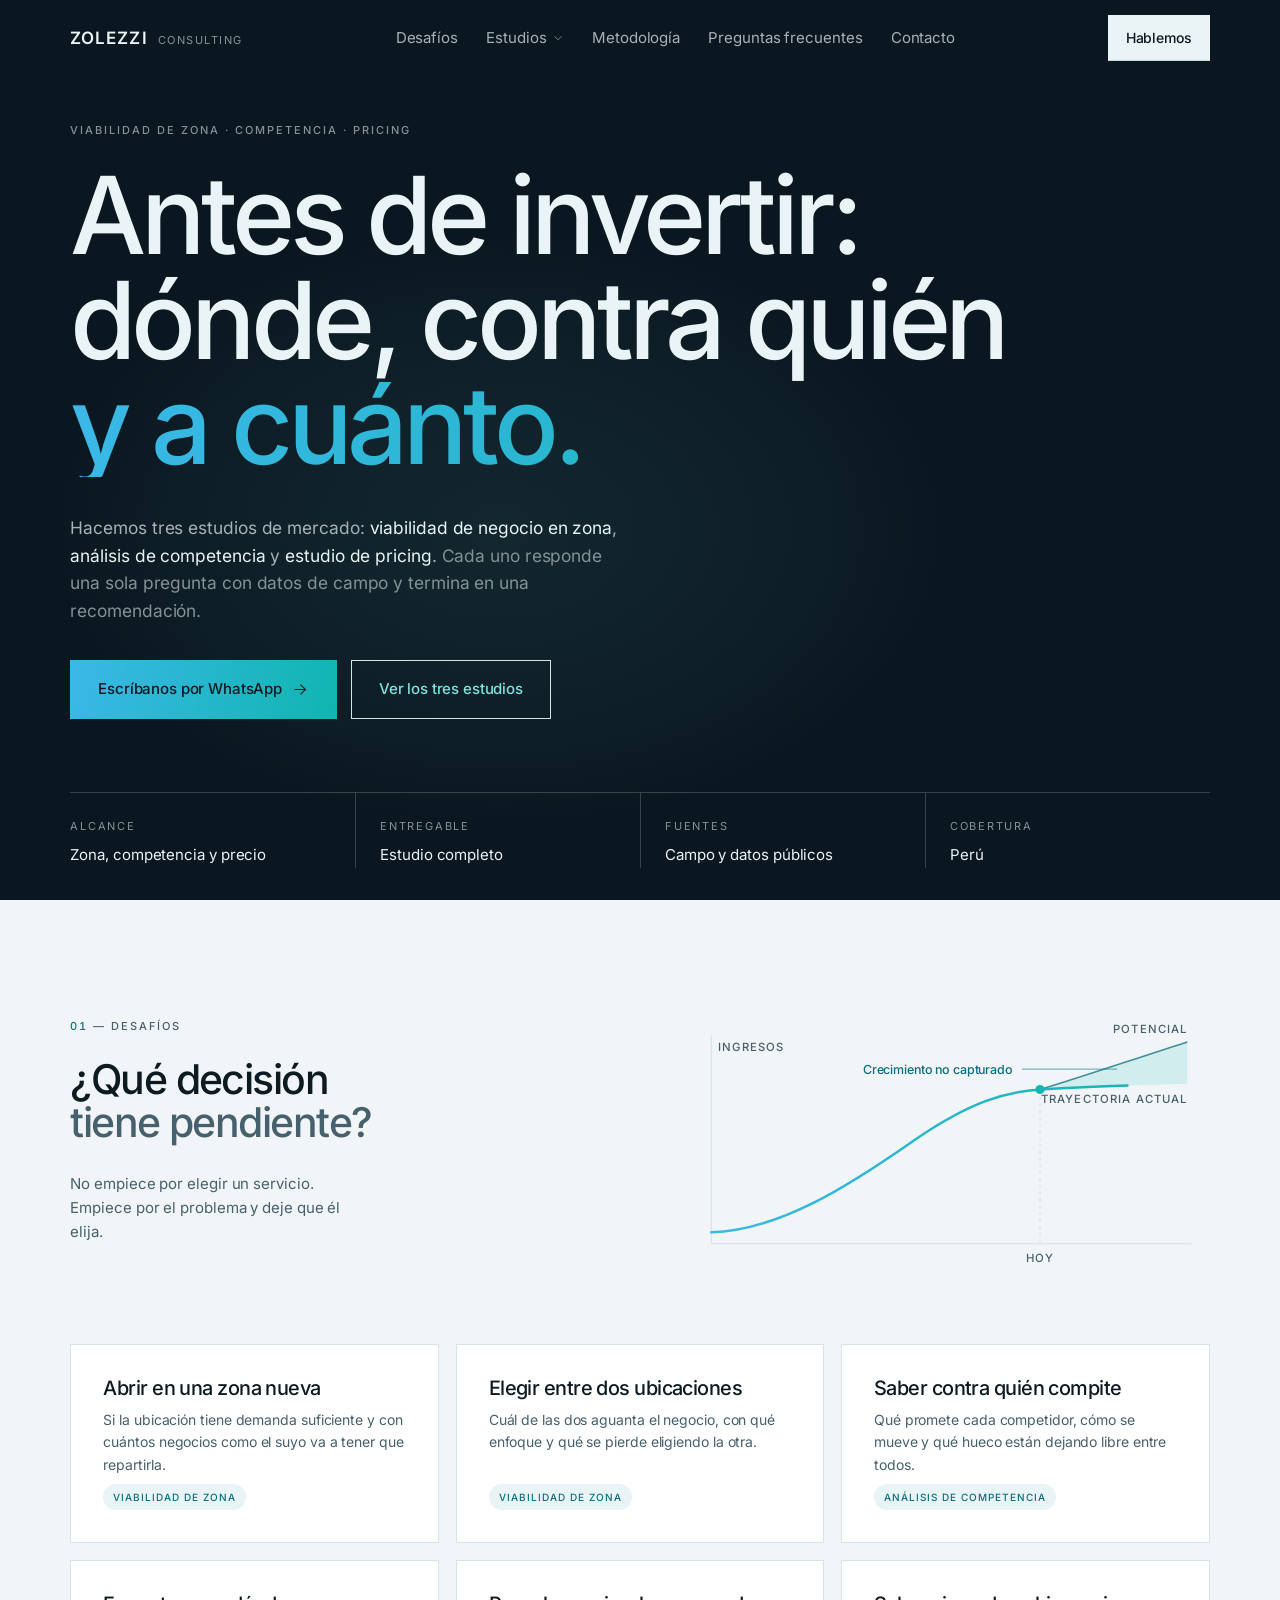
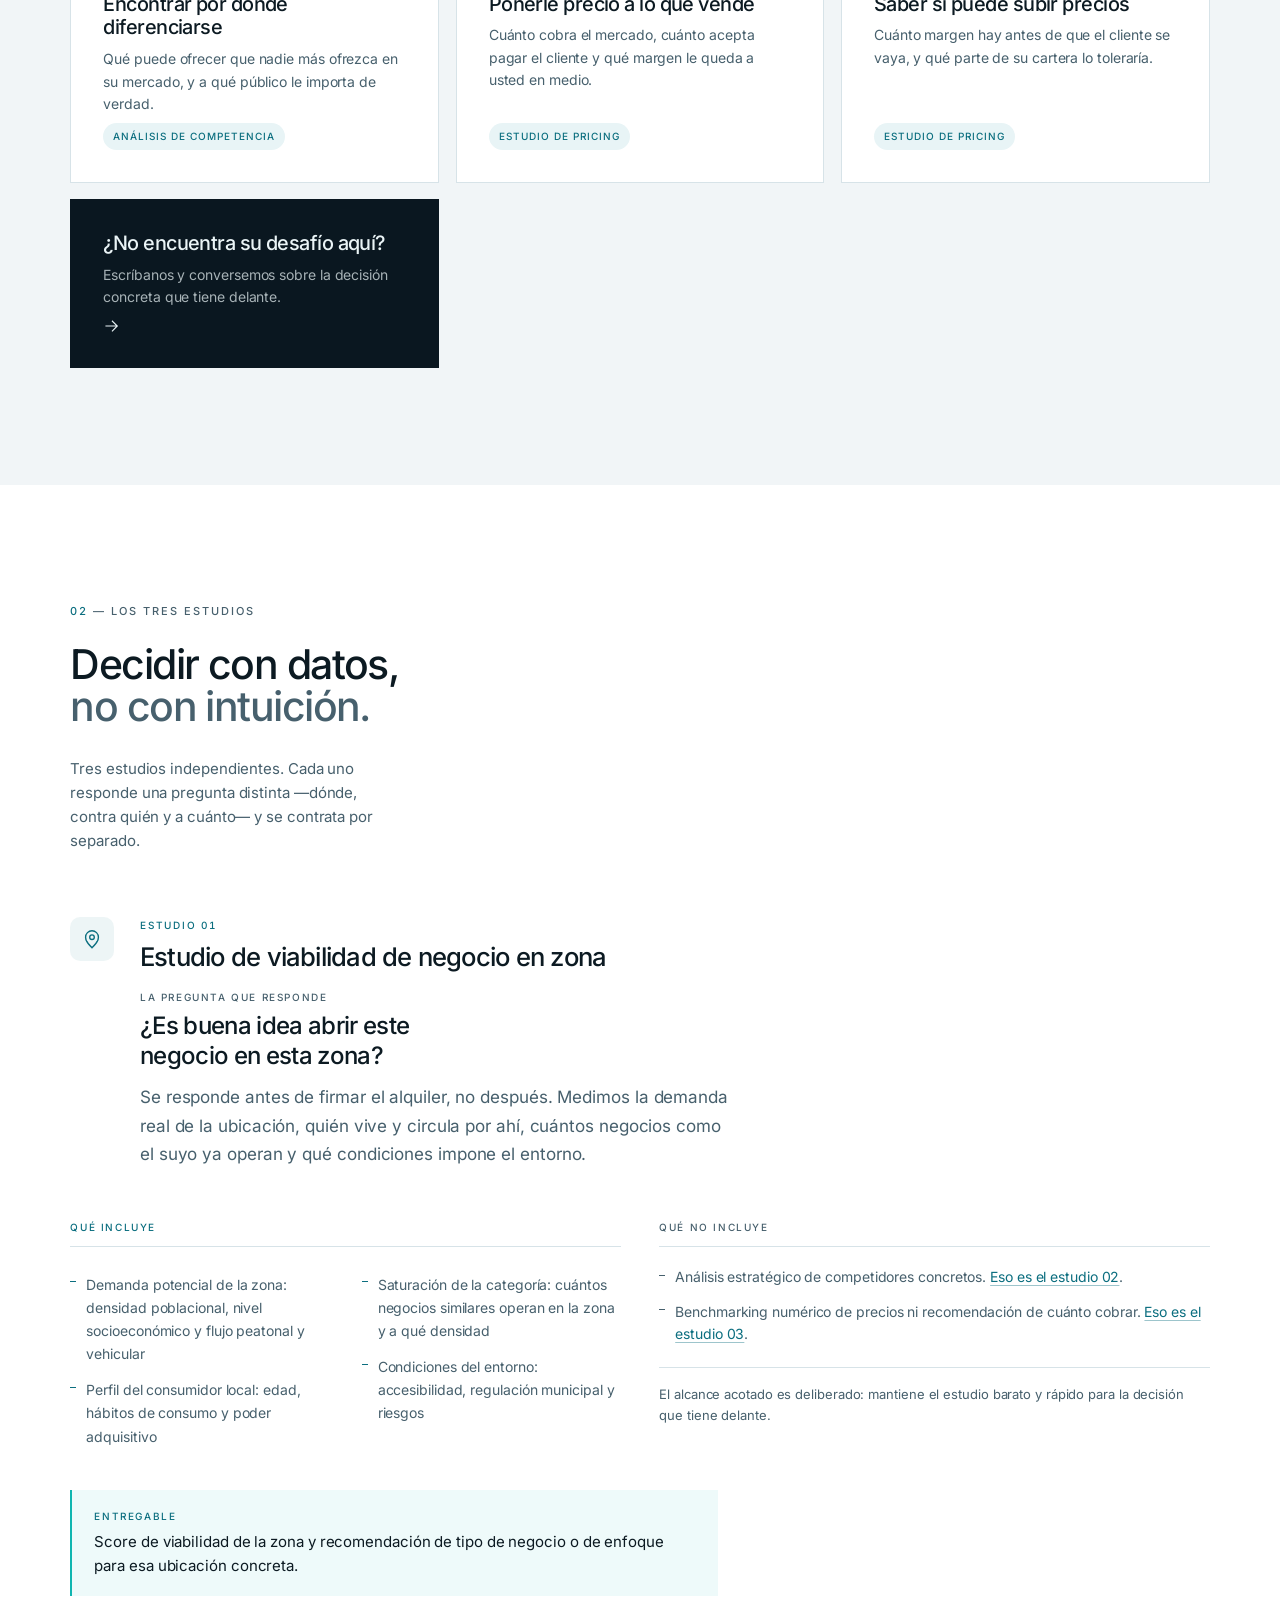
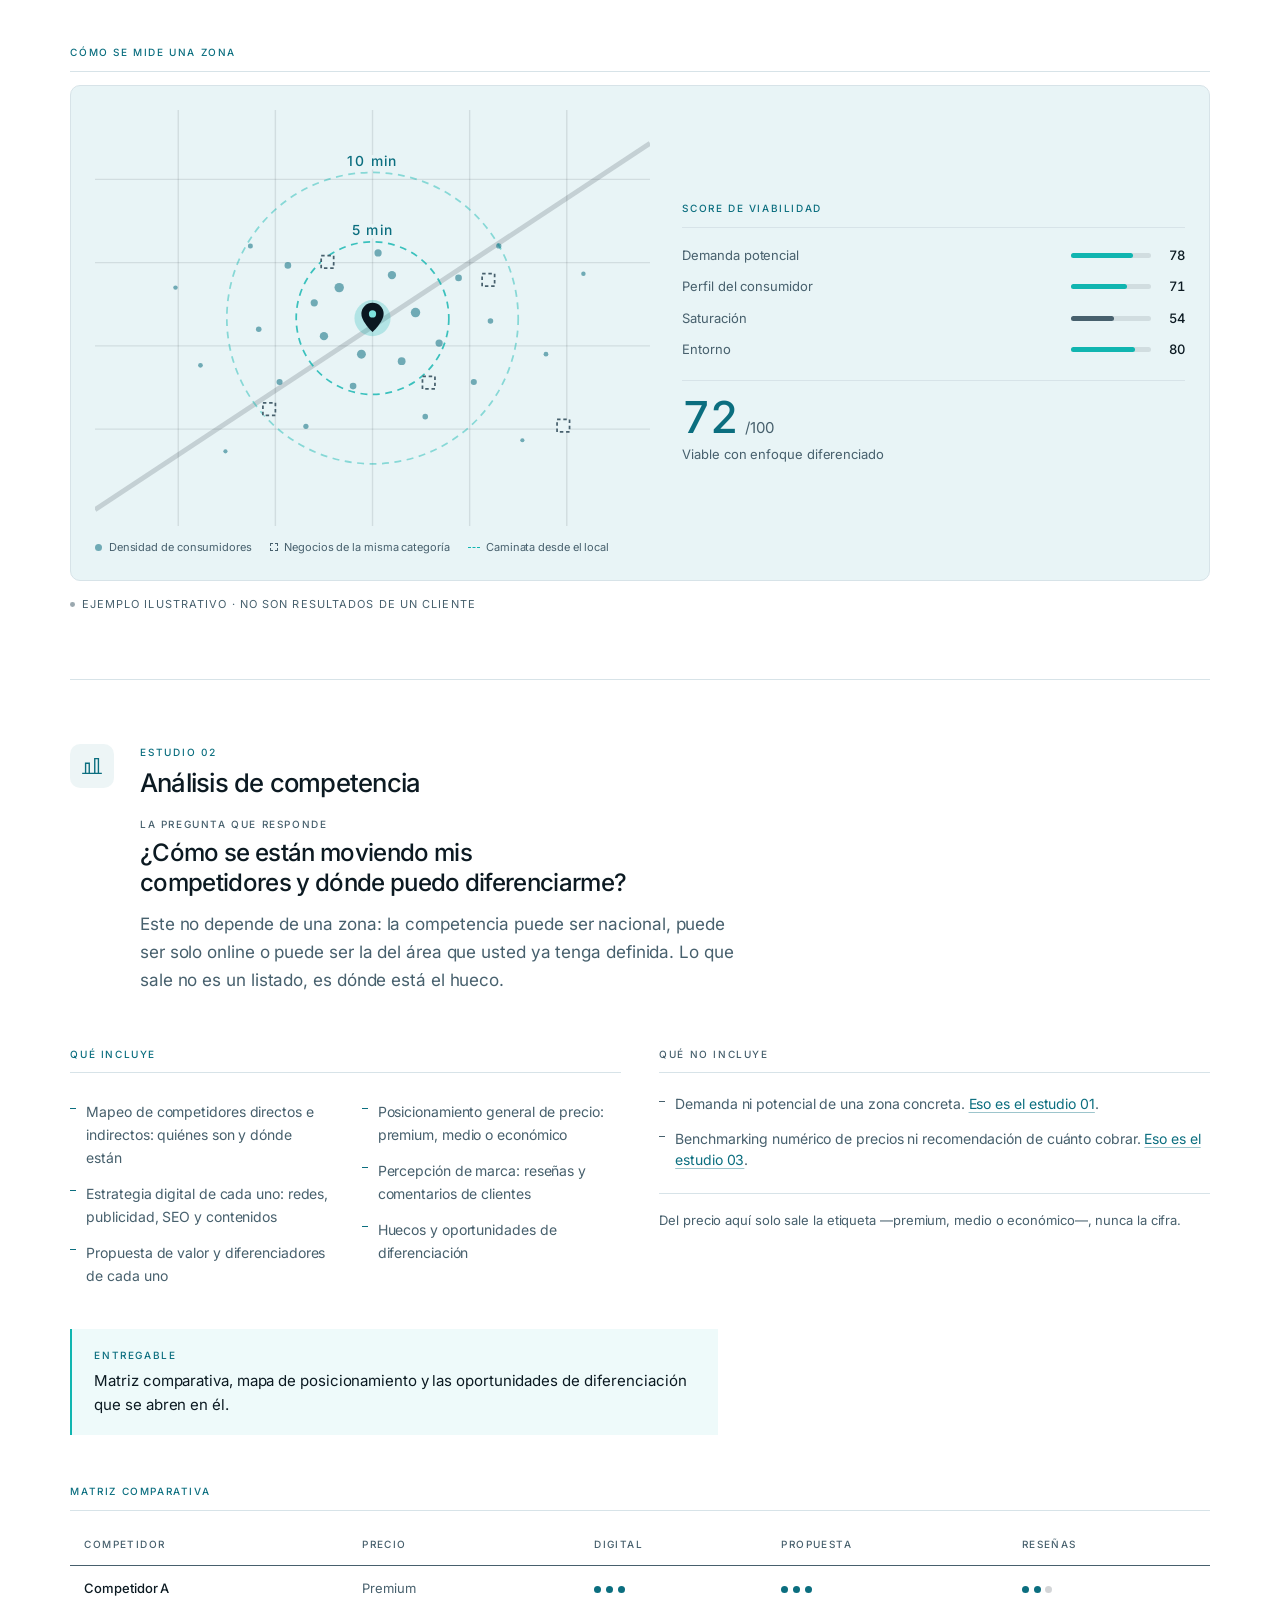
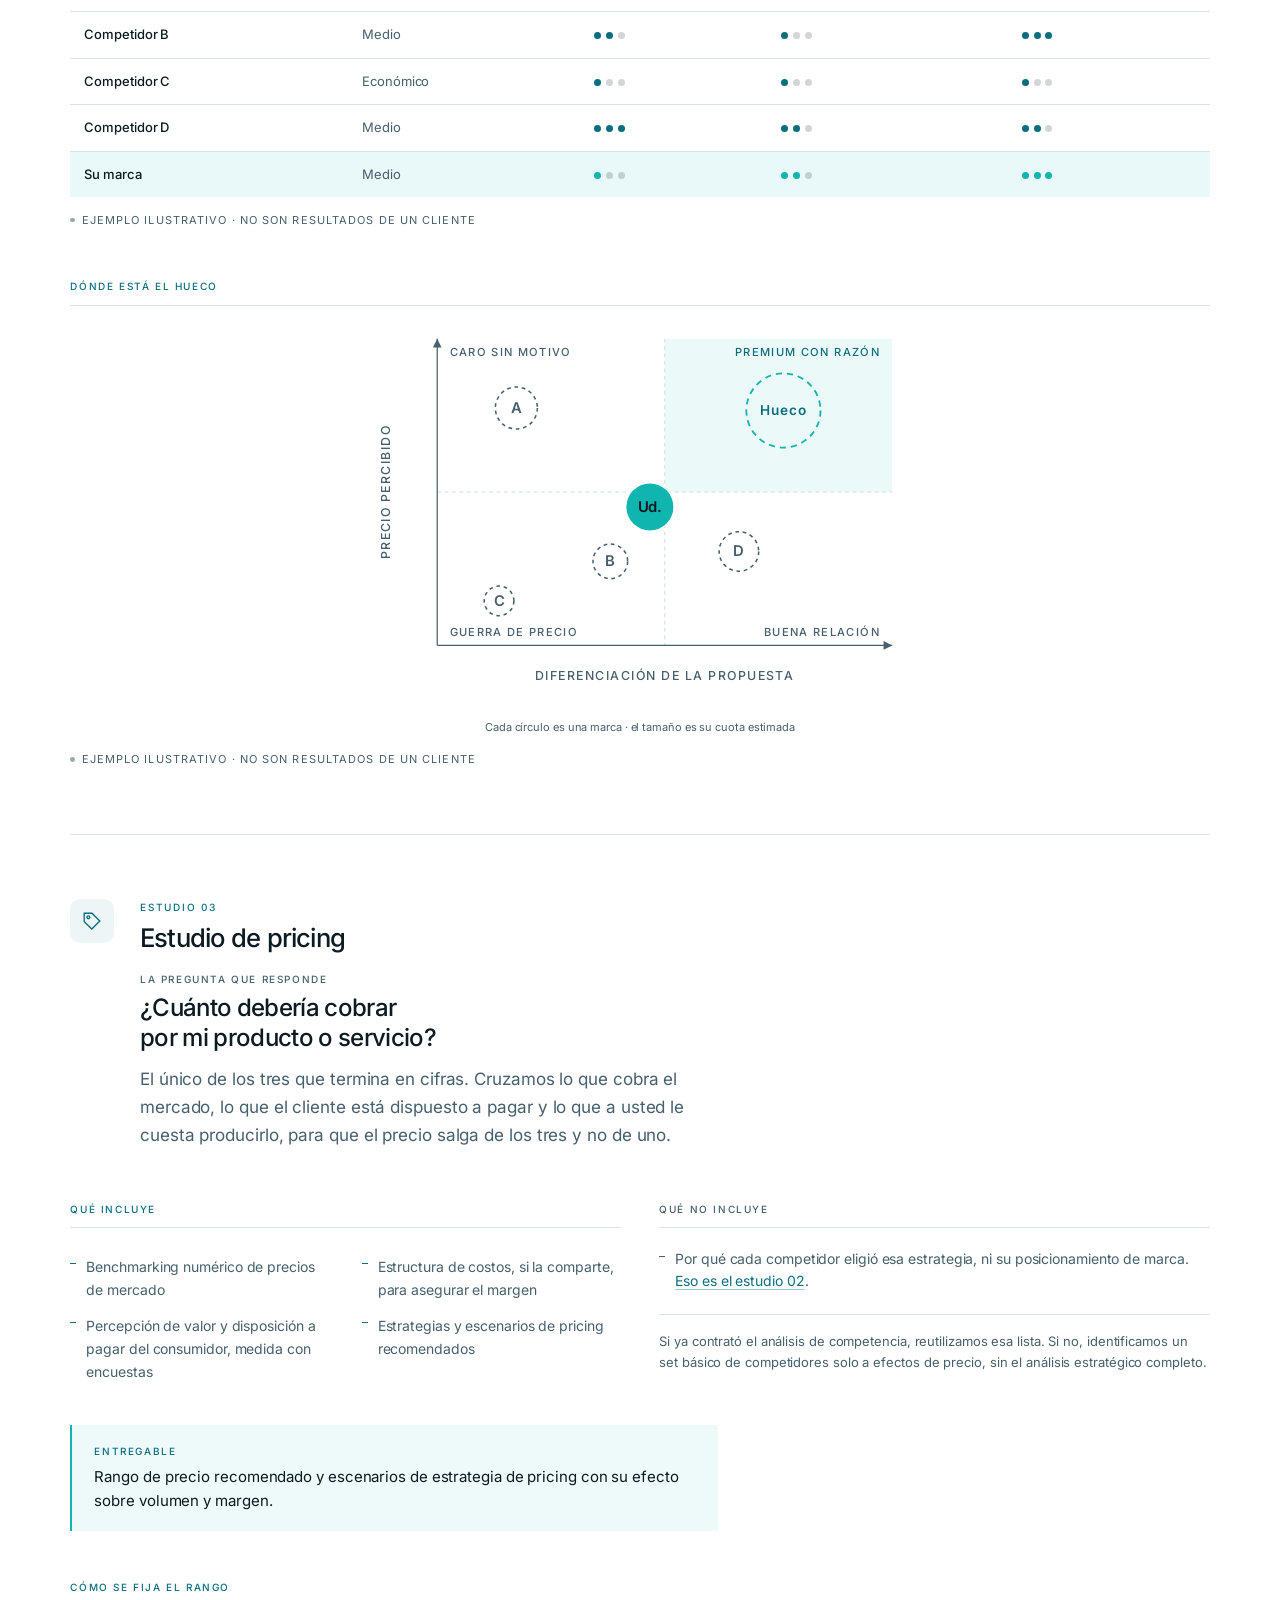
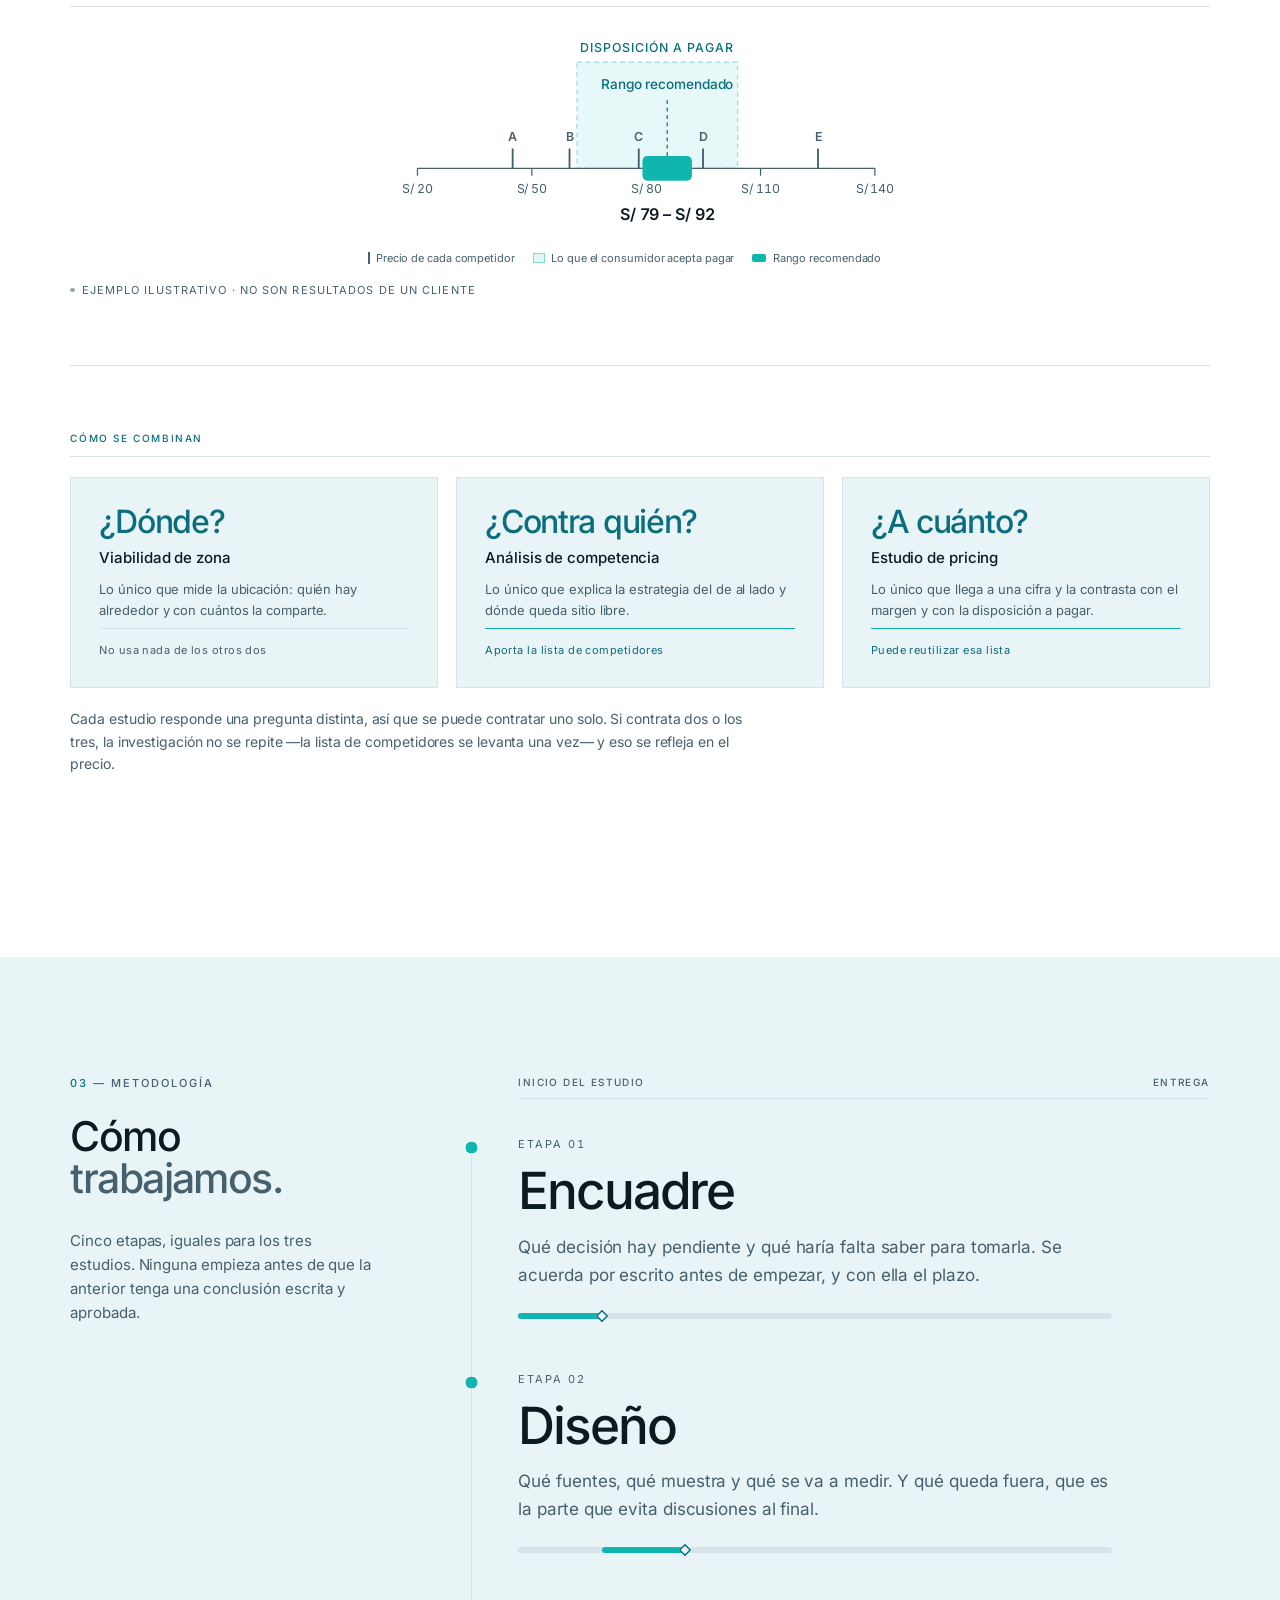
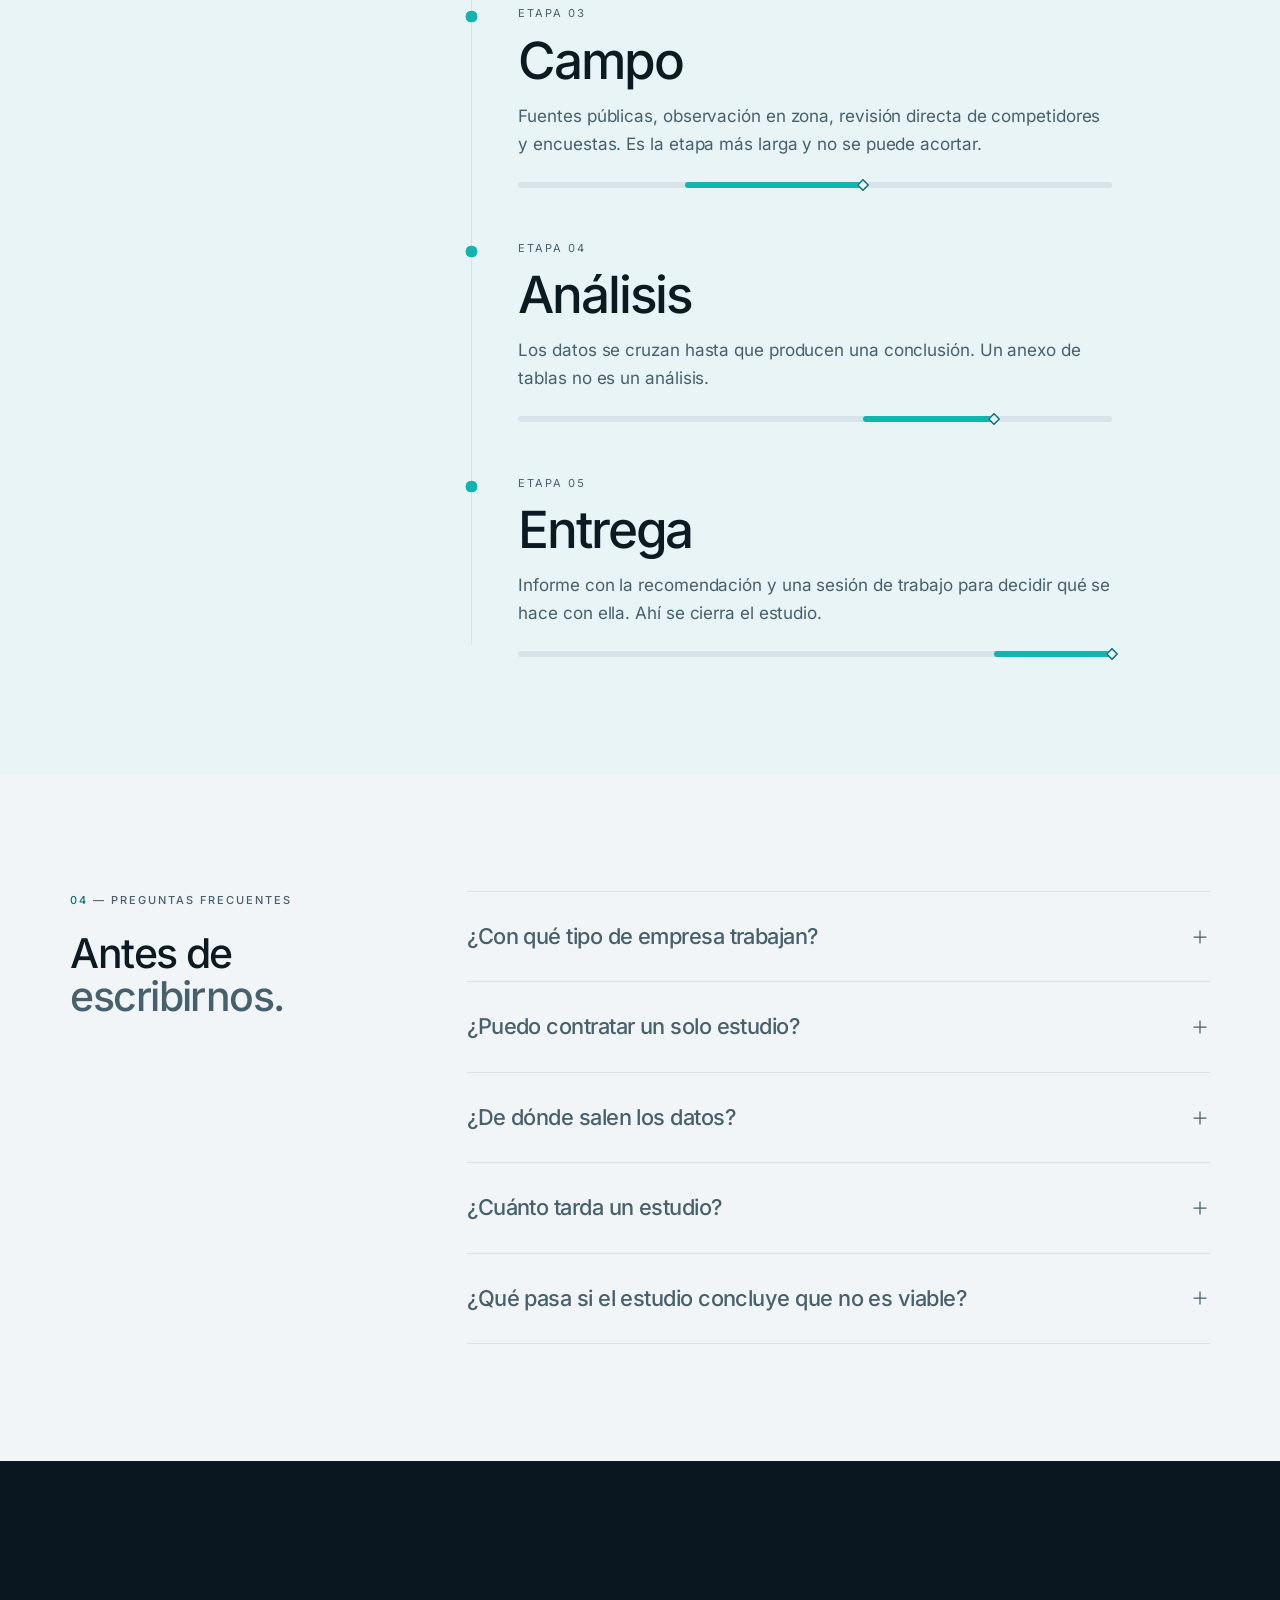
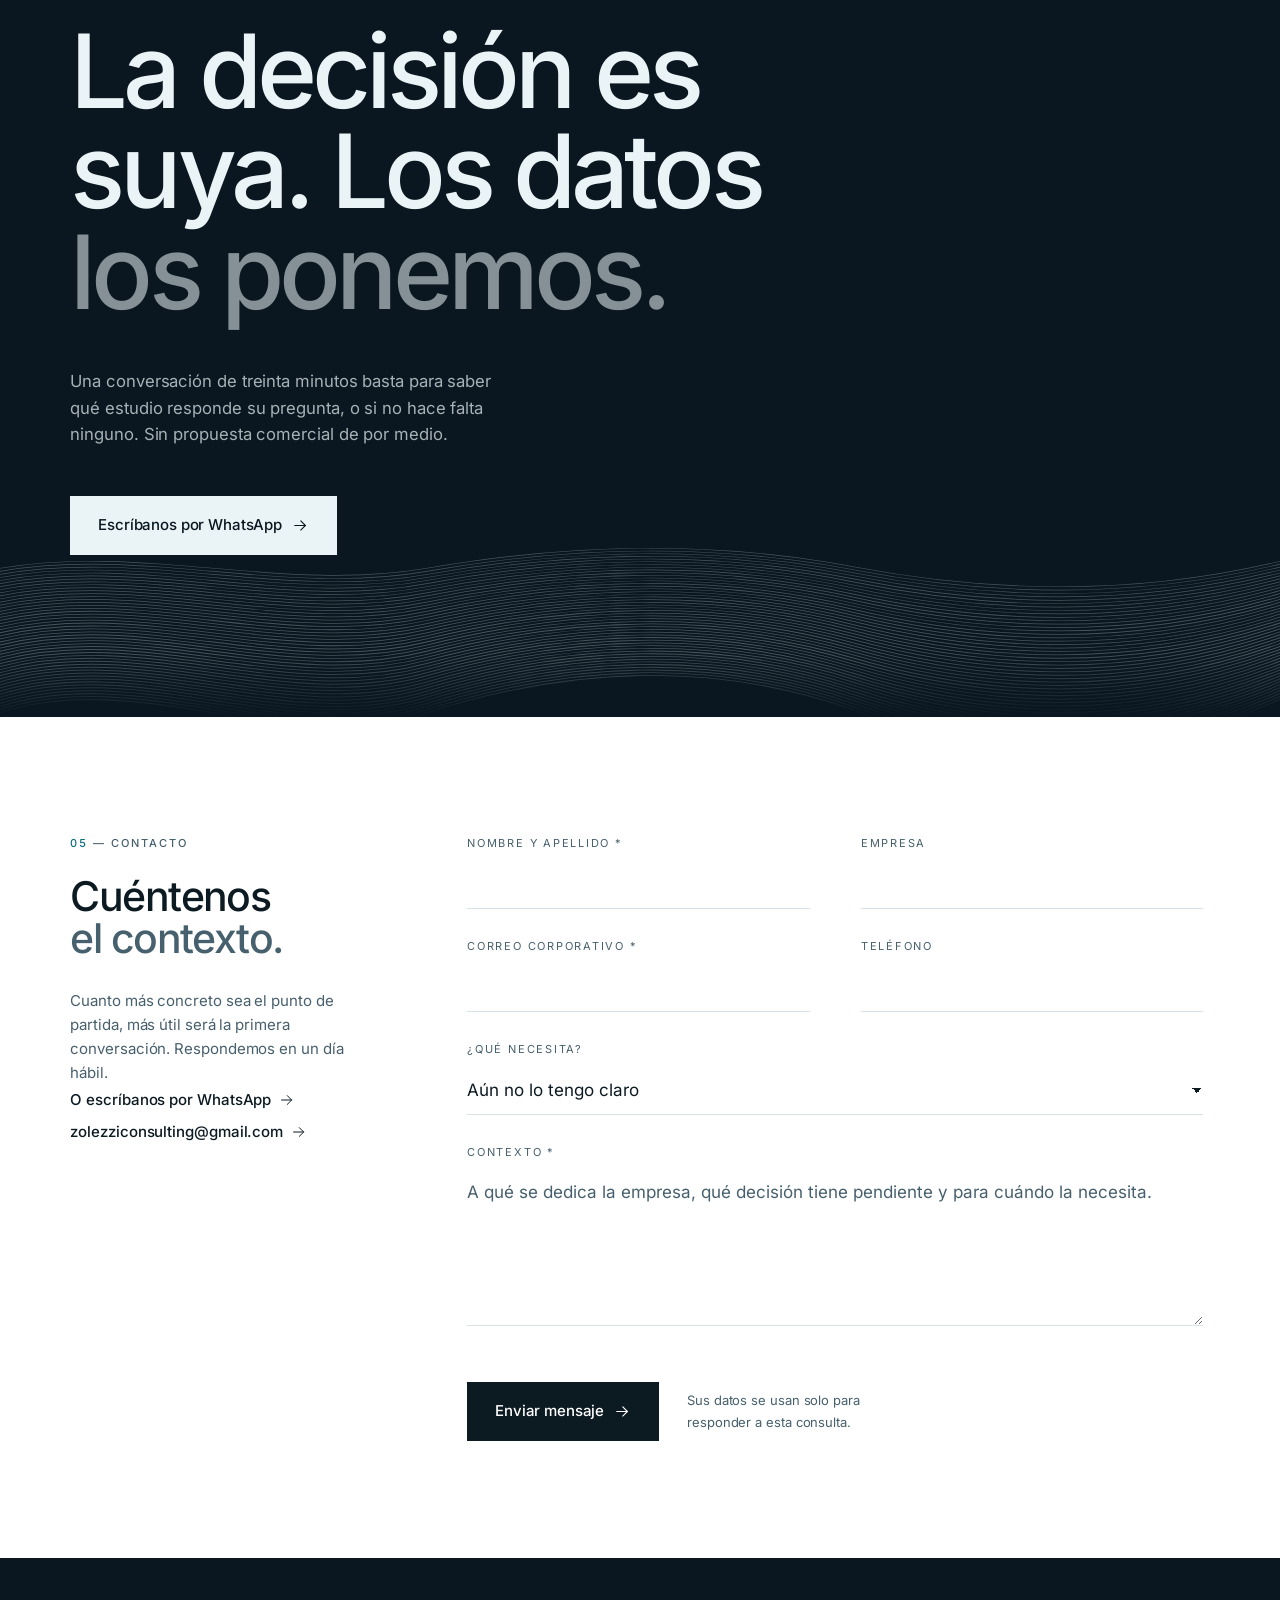
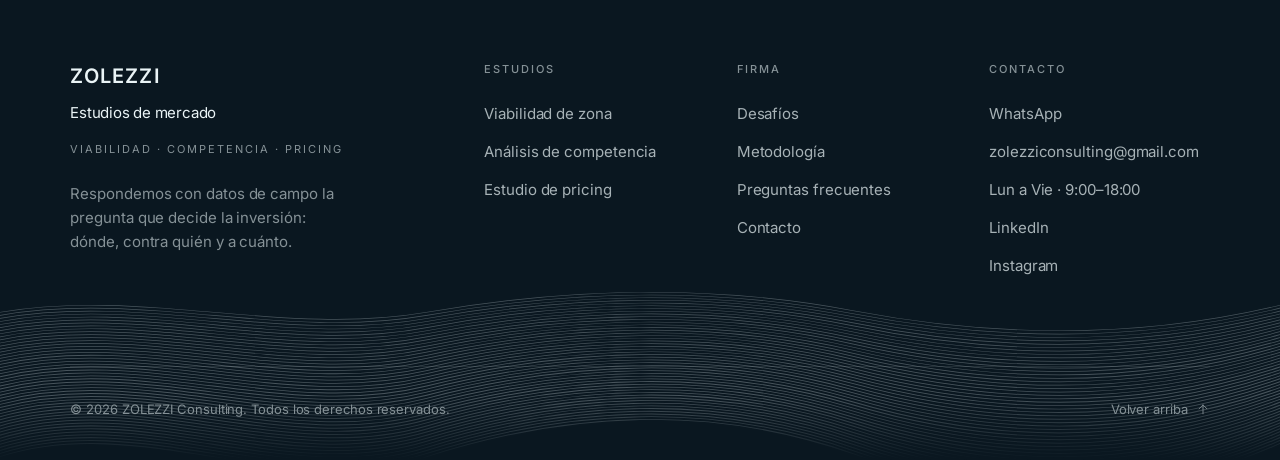
==== commit 0ff63d4b: "Ajustes de portada y FAQ: entregable, cobertura Peru y una pregunta menos La celda «Entregable» de l" ====
--- a/index.html
+++ b/index.html
@@ -34,10 +34,10 @@
      Subir el número en cada cambio de styles.css o main.js. -->
 <!-- tokens.css va con <link> y no con @import: sin bundler, un @import
      serializa la descarga y bloquea el render. Así bajan en paralelo. -->
-<link rel="stylesheet" href="/assets/css/tokens.css?v=23">
-<link rel="stylesheet" href="/assets/css/styles.css?v=23">
+<link rel="stylesheet" href="/assets/css/tokens.css?v=24">
+<link rel="stylesheet" href="/assets/css/styles.css?v=24">
 <script>document.documentElement.classList.add('js');</script>
-<script src="/assets/js/main.js?v=23" defer></script>
+<script src="/assets/js/main.js?v=24" defer></script>
 
 <script type="application/ld+json">
 {
@@ -68,10 +68,7 @@
     "Willingness to Pay",
     "Consumer Survey"
   ],
-  "areaServed": [
-    { "@type": "Country", "name": "Perú" },
-    { "@type": "Place", "name": "Latinoamérica" }
-  ],
+  "areaServed": { "@type": "Country", "name": "Perú" },
   "address": {
     "@type": "PostalAddress",
     "addressCountry": "PE"
@@ -128,11 +125,6 @@
       "@type": "Question",
       "name": "¿Qué pasa si el estudio concluye que no es viable?",
       "acceptedAnswer": { "@type": "Answer", "text": "Se lo decimos igual. Un estudio que siempre concluye que sí no vale lo que cuesta, y un no a tiempo sale mucho más barato que un alquiler de cinco años. Cuando la zona o el precio no salen, la recomendación explica bajo qué condiciones sí saldrían." }
-    },
-    {
-      "@type": "Question",
-      "name": "¿Nos acompañan después de la entrega?",
-      "acceptedAnswer": { "@type": "Answer", "text": "La sesión de trabajo va incluida y con ella se cierra el estudio. No vendemos la ejecución de lo que recomendamos, y es a propósito: así no tenemos ningún incentivo para que la conclusión apunte a un servicio nuestro. Esa independencia es justamente lo que hace que el informe sirva para decidir." }
     }
   ]
 }
@@ -327,10 +319,8 @@
         zona</span>, <span class="hero__svc">análisis de competencia</span> y
         <span class="hero__svc">estudio de pricing</span>.
         <span class="dim">Cada uno responde una sola pregunta con datos de campo y termina
-        en una recomendación, no en un anexo de tablas.</span>
+        en una recomendación.</span>
       </p>
-
-      <p class="hero__geo rv" style="--d:.52s">Para empresas de Latinoamérica.</p>
 
       <!-- WhatsApp es el ÚNICO camino de captación desde el 2026-08-09.
            Antes el botón principal llevaba al formulario; se retiró por
@@ -358,9 +348,9 @@
          puede hacer es volver a publicar un marcador de posición. -->
     <ul class="hero__meta">
       <li class="rv" style="--d:.70s"><span>Alcance</span>Zona, competencia y precio</li>
-      <li class="rv" style="--d:.76s"><span>Entregable</span>Una recomendación</li>
+      <li class="rv" style="--d:.76s"><span>Entregable</span>Estudio completo</li>
       <li class="rv" style="--d:.82s"><span>Fuentes</span>Campo y datos públicos</li>
-      <li class="rv" style="--d:.88s"><span>Cobertura</span>Latinoamérica</li>
+      <li class="rv" style="--d:.88s"><span>Cobertura</span>Perú</li>
     </ul>
   </section>
 
@@ -390,7 +380,7 @@
            Es el encuadre de toda la sección: la curva real se aplana,
            la punteada es la trayectoria que seguiría sin el freno, y lo
            que se vende es la BANDA entre las dos. Las seis tarjetas de
-           abajo son las seis causas posibles de esa banda; por eso el
+           abajo son las causas posibles de esa banda; por eso el
            gráfico va antes y no después. -->
       <figure class="stall rv" style="--d:.18s">
         <svg class="stall__svg" viewBox="0 0 480 232" role="img" aria-labelledby="stall-t">
@@ -1131,13 +1121,15 @@
            Estas responden a lo que de verdad frena una compra de
            investigación: si se puede llevar uno solo, de dónde salen
            los datos, cuánto tarda, qué pasa si la respuesta es que no
-           —la más importante de las seis— y si el estudio es en
-           realidad un anzuelo para vender la ejecución.
+           —la más importante de las cinco—.
+
+           Eran seis: «¿Nos acompañan después de la entrega?» se retiró
+           el 2026-08-09 a petición del cliente.
 
            NINGUNA habla de precio ni de modelo de cobro: es la misma
            decisión que retiró `.feat__meta` de los servicios.
 
-           El JSON-LD de FAQPage de la cabecera REPLICA estas seis
+           El JSON-LD de FAQPage de la cabecera REPLICA estas cinco
            palabra por palabra. Cambiar una aquí y no allí publica
            datos estructurados que no coinciden con la página. -->
       <div class="sec__body faq" id="faq-list">
@@ -1198,17 +1190,6 @@
           explica bajo qué condiciones sí saldrían.</p></div></div>
         </div>
 
-        <div class="faq__i rv">
-          <h3><button class="faq__q" type="button" aria-expanded="false" aria-controls="a6">
-            <span>¿Nos acompañan después de la entrega?</span>
-            <svg aria-hidden="true"><use href="#i-plus"/></svg>
-          </button></h3>
-          <div class="faq__a" id="a6"><div><p>La sesión de trabajo va incluida y con ella se
-          cierra el estudio. No vendemos la ejecución de lo que recomendamos, y es a
-          propósito: así no tenemos ningún incentivo para que la conclusión apunte a un
-          servicio nuestro. Esa independencia es justamente lo que hace que el informe sirva
-          para decidir.</p></div></div>
-        </div>
       </div>
     </div>
   </section>
--- a/assets/css/styles.css
+++ b/assets/css/styles.css
@@ -1646,13 +1646,12 @@
    600 —un `font-weight: 700` lo sintetizaría el navegador—. */
 .hero__svc { color: var(--ink); }
 
-/* Alcance geográfico: una línea, sin banderas ni lista de países. Va un
-   escalón por debajo del lead para que sitúe sin competir con él. */
-.hero__geo {
-  margin-top: .875rem;
-  font-size: .9375rem;
-  color: var(--ink-3);
-}
+/* `.hero__geo` —la línea «Para empresas de Latinoamérica.» bajo la
+   entradilla— salió el 2026-08-09. El alcance geográfico lo declara
+   ahora una sola vez la celda «Cobertura» de la fila de abajo, y
+   decirlo dos veces con distinto ámbito era una contradicción a dos
+   líneas de distancia.
+   Para recuperarlo: git log -S'.hero__geo' -- assets/css/styles.css */
 
 .hero__cta {
   margin-top: clamp(1.75rem, 2.8vw, 2.5rem);
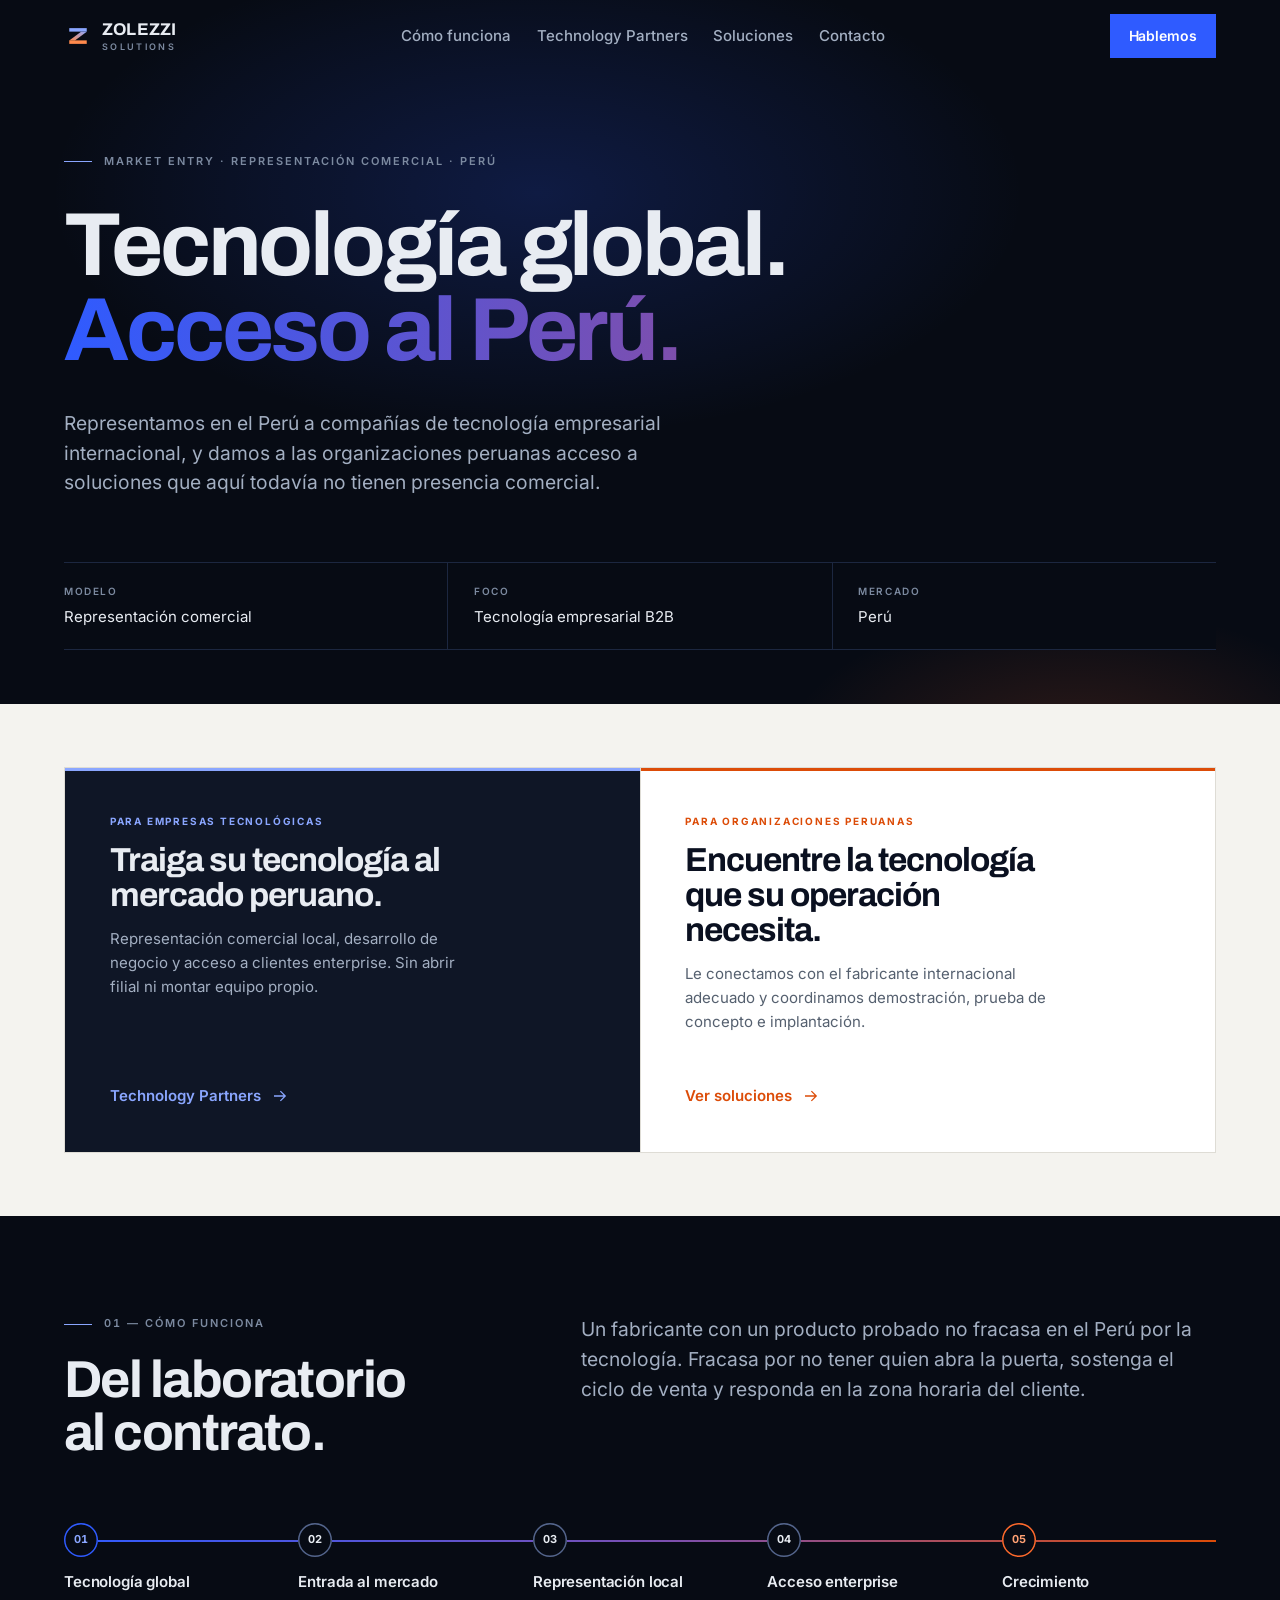
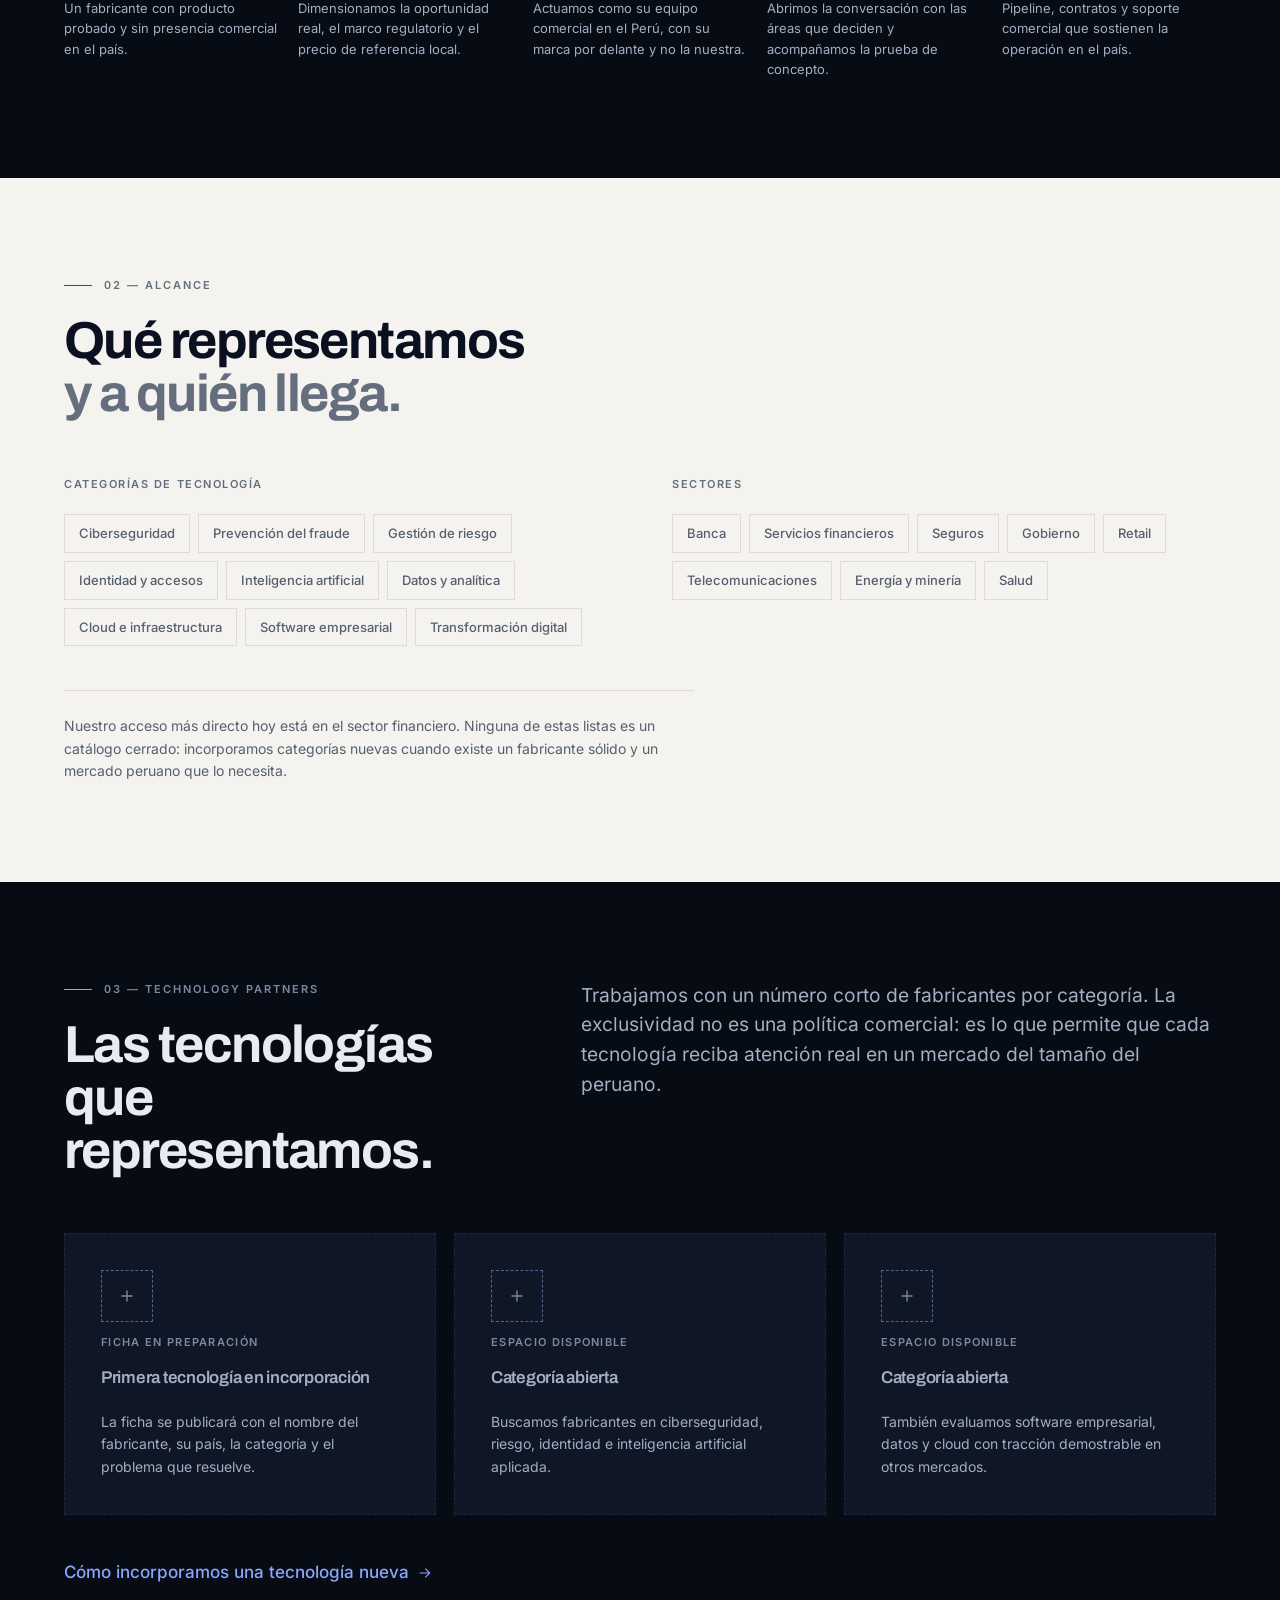
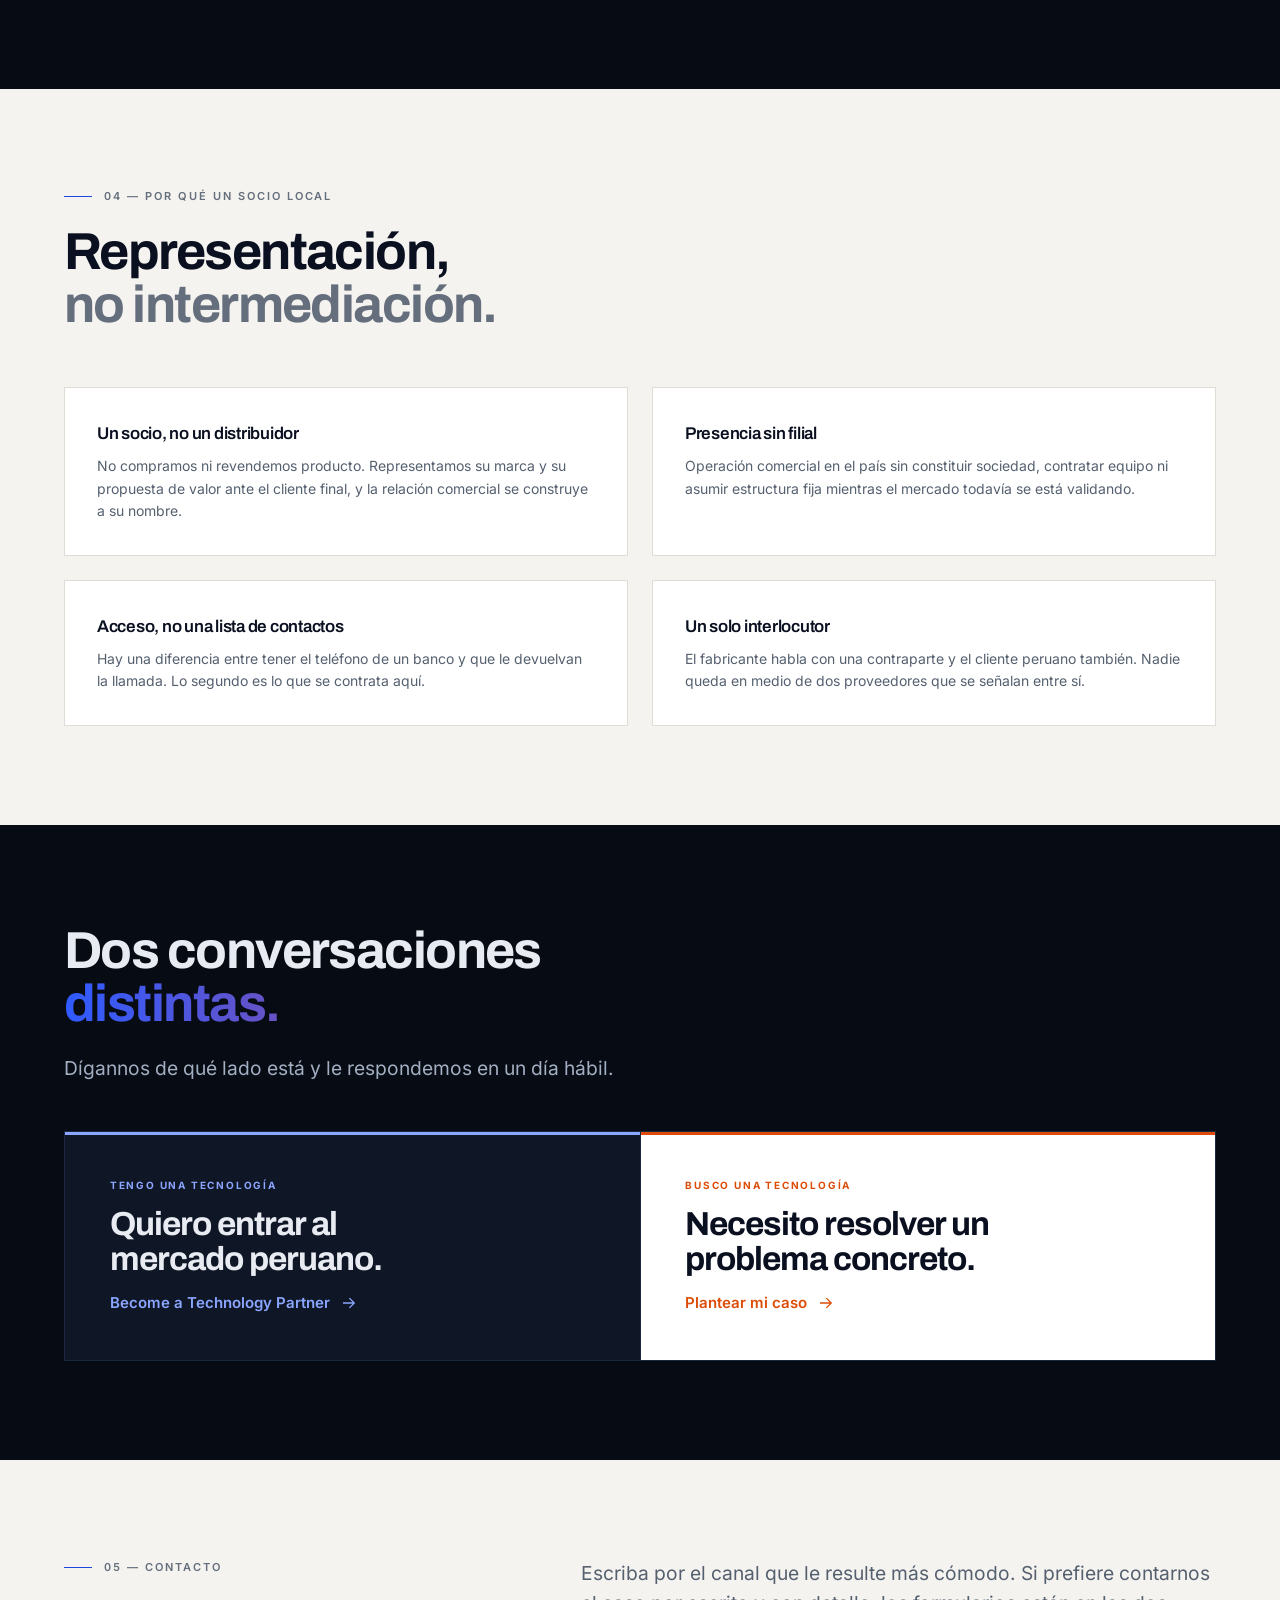
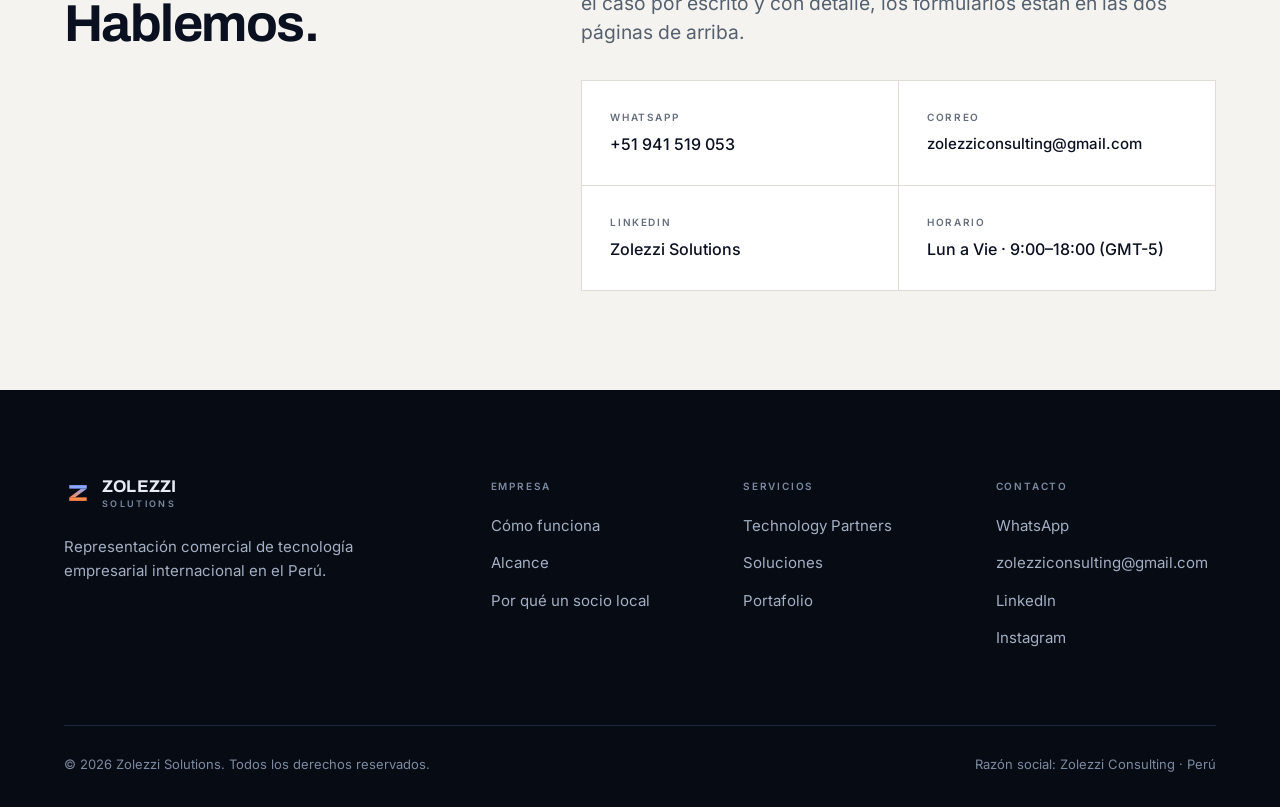
==== commit 8ec2f798: "Zolezzi Solutions: rebranding completo y rediseno desde cero La empresa deja de ser una consultora d" ====
--- a/index.html
+++ b/index.html
@@ -3,129 +3,94 @@
 <head>
 <meta charset="utf-8">
 <meta name="viewport" content="width=device-width, initial-scale=1">
-<title>ZOLEZZI Consulting | Estudios de mercado: zona, competencia y pricing</title>
-<meta name="description" content="Tres estudios de mercado que responden las preguntas que deciden una inversión: estudio de viabilidad de negocio en zona, análisis de competencia y estudio de pricing. Con datos de campo y una recomendación, no un informe.">
-<meta name="theme-color" content="#0A1720">
+<title>Zolezzi Solutions | Tecnología empresarial internacional en el Perú</title>
+<meta name="description" content="Representación comercial y market entry en el Perú para compañías de tecnología empresarial internacional. Y el acceso de las organizaciones peruanas a soluciones globales en ciberseguridad, riesgo, identidad, IA y datos.">
+<meta name="theme-color" content="#070B14">
 <link rel="canonical" href="https://zolezziconsulting.com/">
 
 <meta property="og:type" content="website">
-<meta property="og:site_name" content="ZOLEZZI Consulting">
+<meta property="og:site_name" content="Zolezzi Solutions">
 <meta property="og:locale" content="es_PE">
 <meta property="og:url" content="https://zolezziconsulting.com/">
-<meta property="og:title" content="ZOLEZZI Consulting | Estudios de mercado: zona, competencia y pricing">
-<meta property="og:description" content="Tres estudios de mercado que responden las preguntas que deciden una inversión: dónde abrir, contra quién compite y cuánto cobrar. Con datos de campo y una recomendación, no un informe.">
-<meta property="og:image" content="https://zolezziconsulting.com/assets/img/og-v2.jpg">
-<meta property="og:image:type" content="image/jpeg">
+<meta property="og:title" content="Zolezzi Solutions | Tecnología empresarial internacional en el Perú">
+<meta property="og:description" content="Tecnología global, acceso al Perú. Representamos comercialmente a fabricantes internacionales y conectamos a las organizaciones peruanas con las soluciones que necesitan.">
+<meta property="og:image" content="https://zolezziconsulting.com/assets/img/og-zs.png">
+<meta property="og:image:type" content="image/png">
 <meta property="og:image:width" content="1200">
 <meta property="og:image:height" content="630">
-<meta property="og:image:alt" content="ZOLEZZI Consulting — Estudios de mercado: zona, competencia y pricing">
+<meta property="og:image:alt" content="Zolezzi Solutions — tecnología global, acceso al Perú">
 
 <meta name="twitter:card" content="summary_large_image">
-<meta name="twitter:title" content="ZOLEZZI Consulting | Estudios de mercado: zona, competencia y pricing">
-<meta name="twitter:description" content="Tres estudios de mercado que responden las preguntas que deciden una inversión: dónde abrir, contra quién compite y cuánto cobrar. Con datos de campo y una recomendación, no un informe.">
-<meta name="twitter:image" content="https://zolezziconsulting.com/assets/img/og-v2.jpg">
+<meta name="twitter:title" content="Zolezzi Solutions | Tecnología empresarial internacional en el Perú">
+<meta name="twitter:description" content="Tecnología global, acceso al Perú. Representación comercial de fabricantes internacionales y acceso local a soluciones empresariales.">
+<meta name="twitter:image" content="https://zolezziconsulting.com/assets/img/og-zs.png">
 
 <link rel="icon" href="/favicon.svg" type="image/svg+xml">
 <link rel="apple-touch-icon" href="/assets/img/apple-touch-icon.png">
 <link rel="manifest" href="/site.webmanifest">
 
+<link rel="preload" href="/assets/fonts/archivo-latin.woff2" as="font" type="font/woff2" crossorigin>
 <link rel="preload" href="/assets/fonts/inter-latin.woff2" as="font" type="font/woff2" crossorigin>
-<!-- ?v= rompe la caché immutable de _headers, que si no serviría CSS/JS viejos durante un año.
-     Subir el número en cada cambio de styles.css o main.js. -->
-<!-- tokens.css va con <link> y no con @import: sin bundler, un @import
-     serializa la descarga y bloquea el render. Así bajan en paralelo. -->
-<link rel="stylesheet" href="/assets/css/tokens.css?v=24">
-<link rel="stylesheet" href="/assets/css/styles.css?v=24">
+<!-- ?v= rompe la caché immutable de _headers, que si no serviría CSS y
+     JS viejos durante un año. Subir el número en cada cambio. -->
+<link rel="stylesheet" href="/assets/css/tokens.css?v=6">
+<link rel="stylesheet" href="/assets/css/styles.css?v=6">
+<!-- Este script está autorizado en la CSP POR HASH, no con
+     'unsafe-inline'. Si se cambia un solo carácter hay que recalcular
+     el hash de _headers o el sitio se queda sin JavaScript. -->
 <script>document.documentElement.classList.add('js');</script>
-<script src="/assets/js/main.js?v=24" defer></script>
+<script src="/assets/js/main.js?v=6" defer></script>
 
 <script type="application/ld+json">
 {
   "@context": "https://schema.org",
-  "@type": "ProfessionalService",
+  "@type": "Organization",
   "@id": "https://zolezziconsulting.com/#organizacion",
-  "name": "ZOLEZZI Consulting",
-  "alternateName": "ZOLEZZI",
-  "slogan": "Decidir con datos, no con intuición",
+  "name": "Zolezzi Solutions",
+  "legalName": "Zolezzi Consulting",
   "url": "https://zolezziconsulting.com/",
-  "logo": "https://zolezziconsulting.com/assets/img/og-v2.jpg",
-  "image": "https://zolezziconsulting.com/assets/img/og-v2.jpg",
-  "description": "Firma de estudios de mercado. Tres estudios que responden las preguntas que deciden una inversión: estudio de viabilidad de negocio en zona, análisis de competencia y estudio de pricing. Cada uno se contrata por separado, se hace con datos de campo y termina en una recomendación.",
+  "logo": "https://zolezziconsulting.com/favicon.svg",
+  "image": "https://zolezziconsulting.com/assets/img/og-zs.png",
+  "slogan": "Tecnología global, acceso al Perú",
+  "description": "Zolezzi Solutions representa comercialmente en el Perú a compañías de tecnología empresarial internacional y da a las organizaciones peruanas acceso a soluciones globales. Market entry, representación comercial, desarrollo de negocio y acceso a clientes enterprise.",
   "telephone": "+51941519053",
   "email": "zolezziconsulting@gmail.com",
-  "priceRange": "$$$",
+  "areaServed": { "@type": "Country", "name": "Perú" },
+  "address": { "@type": "PostalAddress", "addressCountry": "PE" },
   "knowsAbout": [
-    "Market Research",
-    "Site Selection",
-    "Trade Area Analysis",
-    "Feasibility Study",
-    "Catchment Area Analysis",
-    "Competitive Analysis",
-    "Competitive Intelligence",
-    "Competitive Positioning",
-    "Pricing Research",
-    "Price Benchmarking",
-    "Willingness to Pay",
-    "Consumer Survey"
+    "Market Entry",
+    "Commercial Representation",
+    "Business Development",
+    "Enterprise Sales",
+    "Channel Development",
+    "Cybersecurity",
+    "Fraud Prevention",
+    "Risk Management",
+    "Identity and Access Management",
+    "Artificial Intelligence",
+    "Data and Analytics",
+    "Cloud Infrastructure",
+    "Enterprise Software"
   ],
-  "areaServed": { "@type": "Country", "name": "Perú" },
-  "address": {
-    "@type": "PostalAddress",
-    "addressCountry": "PE"
-  },
-  "contactPoint": {
-    "@type": "ContactPoint",
-    "contactType": "sales",
-    "telephone": "+51941519053",
-    "email": "zolezziconsulting@gmail.com",
-    "availableLanguage": ["es"]
-  },
-  "sameAs": [
-    "https://www.instagram.com/zolezziconsulting/",
-    "https://www.linkedin.com/company/zolezzi-digitalgrowth/"
-  ],
-  "hasOfferCatalog": {
-    "@type": "OfferCatalog",
-    "name": "Servicios de la firma",
-    "itemListElement": [
-      { "@type": "Offer", "itemOffered": { "@type": "Service", "name": "Estudio de viabilidad de negocio en zona", "serviceType": "Estudio de mercado", "description": "Responde si conviene abrir un negocio concreto en una zona concreta. Mide la demanda potencial de la zona (densidad poblacional, nivel socioeconómico, flujo peatonal y vehicular), el perfil del consumidor local, la saturación de la categoría y las condiciones del entorno. Entregable: score de viabilidad y recomendación de tipo de negocio o enfoque para esa ubicación." } },
-      { "@type": "Offer", "itemOffered": { "@type": "Service", "name": "Análisis de competencia", "serviceType": "Estudio de mercado", "description": "Responde cómo se están moviendo los competidores y dónde diferenciarse. Incluye mapeo de competidores directos e indirectos, estrategia digital de cada uno, propuesta de valor y diferenciadores, posicionamiento general de precio, percepción de marca y oportunidades de diferenciación. Entregable: matriz comparativa, mapa de posicionamiento y huecos de mercado." } },
-      { "@type": "Offer", "itemOffered": { "@type": "Service", "name": "Estudio de pricing", "serviceType": "Estudio de mercado", "description": "Responde cuánto cobrar por un producto o servicio. Incluye benchmarking numérico de precios de mercado, percepción de valor y disposición a pagar medida con encuestas, estructura de costos y escenarios de pricing. Entregable: rango de precio recomendado y escenarios de estrategia." } }
-    ]
-  }
-}
-</script>
-
-<script type="application/ld+json">
-{
-  "@context": "https://schema.org",
-  "@type": "FAQPage",
-  "mainEntity": [
+  "contactPoint": [
     {
-      "@type": "Question",
-      "name": "¿Con qué tipo de empresa trabajan?",
-      "acceptedAnswer": { "@type": "Answer", "text": "Con empresas que ya venden y también con proyectos nuevos que están a punto de invertir. El punto en común no es el tamaño ni el sector: es que haya una decisión concreta sobre la mesa y alguien con capacidad de tomarla." }
+      "@type": "ContactPoint",
+      "contactType": "partnerships",
+      "email": "zolezziconsulting@gmail.com",
+      "telephone": "+51941519053",
+      "availableLanguage": ["es", "en"]
     },
     {
-      "@type": "Question",
-      "name": "¿Puedo contratar un solo estudio?",
-      "acceptedAnswer": { "@type": "Answer", "text": "Sí, y es lo más habitual. Cada estudio responde una pregunta distinta —dónde abrir, contra quién compite o cuánto cobrar— y ninguno depende de los otros. Si lleva dos o los tres, la investigación no se repite: la lista de competidores se levanta una sola vez y eso se refleja en el precio." }
-    },
-    {
-      "@type": "Question",
-      "name": "¿De dónde salen los datos?",
-      "acceptedAnswer": { "@type": "Answer", "text": "De fuentes públicas —censo, catastro, registros municipales, plataformas de reseñas—, de observación directa en la zona y de encuestas propias cuando hay que medir disposición a pagar. Cada dato del entregable lleva su origen y su fecha, para que usted pueda juzgar cuánto pesa." }
-    },
-    {
-      "@type": "Question",
-      "name": "¿Cuánto tarda un estudio?",
-      "acceptedAnswer": { "@type": "Answer", "text": "Semanas, no meses. El plazo lo marca el trabajo de campo: un análisis de competencia es más rápido que un estudio de pricing, que necesita encuestas. El plazo concreto se acuerda en el encuadre, antes de empezar, y no se mueve después." }
-    },
-    {
-      "@type": "Question",
-      "name": "¿Qué pasa si el estudio concluye que no es viable?",
-      "acceptedAnswer": { "@type": "Answer", "text": "Se lo decimos igual. Un estudio que siempre concluye que sí no vale lo que cuesta, y un no a tiempo sale mucho más barato que un alquiler de cinco años. Cuando la zona o el precio no salen, la recomendación explica bajo qué condiciones sí saldrían." }
+      "@type": "ContactPoint",
+      "contactType": "sales",
+      "email": "zolezziconsulting@gmail.com",
+      "telephone": "+51941519053",
+      "availableLanguage": ["es"]
     }
+  ],
+  "sameAs": [
+    "https://www.linkedin.com/company/zolezzi-digitalgrowth/",
+    "https://www.instagram.com/zolezziconsulting/"
   ]
 }
 </script>
@@ -134,117 +99,48 @@
 <body>
 <a class="skip" href="#contenido">Saltar al contenido principal</a>
 
-<svg class="sprite" aria-hidden="true" focusable="false" width="0" height="0">
+<svg class="vh" aria-hidden="true" focusable="false" width="0" height="0">
   <defs>
-    <symbol id="i-arrow" viewBox="0 0 24 24"><path d="M4 12h15m-6.5-6.5L19 12l-6.5 6.5"/></symbol>
-    <symbol id="i-plus" viewBox="0 0 24 24"><path d="M12 5v14M5 12h14"/></symbol>
-    <symbol id="i-chev" viewBox="0 0 24 24"><path d="M6 9.5l6 6 6-6"/></symbol>
-
-    <!-- Iconografía de línea, 24×24. Heredan trazo y color de
-         `svg use` en la hoja, así que aquí solo va la geometría.
-
-         Quedan tres, una por estudio: zona, competencia y precio. El
-         2026-08-09 salieron doce iconos con las secciones de marketing
-         digital y tecnología, y con la línea de tiempo que vivía dentro
-         de consultoría. Para recuperar cualquiera:
-         git log -S'i-seo' -- index.html -->
-    <symbol id="i-pin" viewBox="0 0 24 24"><path d="M12 21.5s7-6.4 7-11.5a7 7 0 1 0-14 0c0 5.1 7 11.5 7 11.5z"/><circle cx="12" cy="10" r="2.5"/></symbol>
-    <symbol id="i-cmp" viewBox="0 0 24 24"><path d="M2 20h20M5 20V9h4v11M15 20V4h4v16"/></symbol>
-    <symbol id="i-tag" viewBox="0 0 24 24"><path d="M3.5 12.8V3.5H12l8.5 8.5-8.7 8.7z"/><circle cx="8" cy="8" r="1.6"/></symbol>
-    <!-- El haz de la onda del Brand Book: una trayectoria repetida 48
-         veces por <use>, cada copia desplazada y con la amplitud algo
-         mayor. Definirla aquí una sola vez permite invocarla en varias
-         secciones sin duplicar markup. -->
-    <path id="wv" d="M0 200 C 160 138 320 262 480 200 S 800 128 960 196 S 1280 268 1440 182"/>
-    <g id="i-wave">
-      <use href="#wv" transform="translate(0 6.0) scale(1 0.720)"/>
-      <use href="#wv" transform="translate(0 9.0) scale(1 0.733)"/>
-      <use href="#wv" transform="translate(0 12.0) scale(1 0.746)"/>
-      <use href="#wv" transform="translate(0 14.8) scale(1 0.760)"/>
-      <use href="#wv" transform="translate(0 17.8) scale(1 0.773)"/>
-      <use href="#wv" transform="translate(0 20.8) scale(1 0.786)"/>
-      <use href="#wv" transform="translate(0 23.8) scale(1 0.799)"/>
-      <use href="#wv" transform="translate(0 26.8) scale(1 0.812)"/>
-      <use href="#wv" transform="translate(0 29.6) scale(1 0.826)"/>
-      <use href="#wv" transform="translate(0 32.6) scale(1 0.839)"/>
-      <use href="#wv" transform="translate(0 35.6) scale(1 0.852)"/>
-      <use href="#wv" transform="translate(0 38.6) scale(1 0.865)"/>
-      <use href="#wv" transform="translate(0 41.6) scale(1 0.878)"/>
-      <use href="#wv" transform="translate(0 44.6) scale(1 0.891)"/>
-      <use href="#wv" transform="translate(0 47.4) scale(1 0.905)"/>
-      <use href="#wv" transform="translate(0 50.4) scale(1 0.918)"/>
-      <use href="#wv" transform="translate(0 53.4) scale(1 0.931)"/>
-      <use href="#wv" transform="translate(0 56.4) scale(1 0.944)"/>
-      <use href="#wv" transform="translate(0 59.4) scale(1 0.957)"/>
-      <use href="#wv" transform="translate(0 62.2) scale(1 0.971)"/>
-      <use href="#wv" transform="translate(0 65.2) scale(1 0.984)"/>
-      <use href="#wv" transform="translate(0 68.2) scale(1 0.997)"/>
-      <use href="#wv" transform="translate(0 71.2) scale(1 1.010)"/>
-      <use href="#wv" transform="translate(0 74.2) scale(1 1.023)"/>
-      <use href="#wv" transform="translate(0 77.0) scale(1 1.037)"/>
-      <use href="#wv" transform="translate(0 80.0) scale(1 1.050)"/>
-      <use href="#wv" transform="translate(0 83.0) scale(1 1.063)"/>
-      <use href="#wv" transform="translate(0 86.0) scale(1 1.076)"/>
-      <use href="#wv" transform="translate(0 89.0) scale(1 1.089)"/>
-      <use href="#wv" transform="translate(0 91.8) scale(1 1.103)"/>
-      <use href="#wv" transform="translate(0 94.8) scale(1 1.116)"/>
-      <use href="#wv" transform="translate(0 97.8) scale(1 1.129)"/>
-      <use href="#wv" transform="translate(0 100.8) scale(1 1.142)"/>
-      <use href="#wv" transform="translate(0 103.8) scale(1 1.155)"/>
-      <use href="#wv" transform="translate(0 106.6) scale(1 1.169)"/>
-      <use href="#wv" transform="translate(0 109.6) scale(1 1.182)"/>
-      <use href="#wv" transform="translate(0 112.6) scale(1 1.195)"/>
-      <use href="#wv" transform="translate(0 115.6) scale(1 1.208)"/>
-      <use href="#wv" transform="translate(0 118.6) scale(1 1.221)"/>
-      <use href="#wv" transform="translate(0 121.6) scale(1 1.234)"/>
-      <use href="#wv" transform="translate(0 124.4) scale(1 1.248)"/>
-      <use href="#wv" transform="translate(0 127.4) scale(1 1.261)"/>
-      <use href="#wv" transform="translate(0 130.4) scale(1 1.274)"/>
-      <use href="#wv" transform="translate(0 133.4) scale(1 1.287)"/>
-      <use href="#wv" transform="translate(0 136.4) scale(1 1.300)"/>
-      <use href="#wv" transform="translate(0 139.2) scale(1 1.314)"/>
-      <use href="#wv" transform="translate(0 142.2) scale(1 1.327)"/>
-      <use href="#wv" transform="translate(0 145.2) scale(1 1.340)"/>
-    </g>
+    <!-- Iconografía de línea, 24×24, trazo heredado. -->
+    <symbol id="i-arrow" viewBox="0 0 24 24" fill="none" stroke="currentColor" stroke-width="1.7"><path d="M4 12h15m-6.5-6.5L19 12l-6.5 6.5"/></symbol>
+    <symbol id="i-slot" viewBox="0 0 24 24" fill="none" stroke="currentColor" stroke-width="1.5"><path d="M12 6v12M6 12h12"/></symbol>
+    <!-- La marca. Tres piezas: barra global, puente, barra local. -->
+    <symbol id="i-zs" viewBox="0 0 64 64">
+      <rect width="64" height="64" fill="#070B14"/>
+      <path fill="#8AA6FF" d="M12 14h40v8H12z"/>
+      <path fill="url(#zs-seam)" d="M52 22 39 22 12 42 25 42z"/>
+      <path fill="#FF8A4C" d="M12 42h40v8H12z"/>
+    </symbol>
+    <linearGradient id="zs-seam" x1="1" y1="0" x2="0" y2="1">
+      <stop offset="0" stop-color="#8AA6FF"/>
+      <stop offset="1" stop-color="#FF8A4C"/>
+    </linearGradient>
   </defs>
 </svg>
 
 <header class="hdr" id="hdr">
   <div class="hdr__in">
-    <a class="brand" href="#inicio" aria-label="ZOLEZZI Consulting, ir al inicio">
-      <span class="brand__mark">ZOLEZZI</span>
-      <span class="brand__sub">Consulting</span>
+    <a class="brand" href="/" aria-label="Zolezzi Solutions, ir al inicio">
+      <svg class="brand__mark" viewBox="0 0 64 64" aria-hidden="true"><use href="#i-zs"/></svg>
+      <span class="brand__txt">
+        <span class="brand__name">ZOLEZZI</span>
+        <span class="brand__sub">Solutions</span>
+      </span>
     </a>
 
-    <!-- El desplegable ya no agrupa TRES SECCIONES sino los tres
-         estudios de una sola, así que apunta a anclas dentro de
-         `#consultoria` y su `data-spy` cubre esa única sección. Se
-         conserva el desplegable —en vez de un enlace plano— porque los
-         tres estudios son el catálogo entero y merecen estar a un clic
-         desde cualquier punto de la página. -->
+    <!-- La misma navegación, con rutas absolutas, en las tres páginas.
+         Sin sistema de plantillas es la única forma de que un cambio de
+         menú no haya que repetirlo en cada archivo con riesgo de que se
+         desincronicen. -->
     <nav class="nav" aria-label="Navegación principal">
-      <a class="nav__link" href="#desafios" data-spy="desafios">Desafíos</a>
-
-      <div class="nav__grp">
-        <button class="nav__link nav__btn" type="button" id="nav-srv"
-                aria-expanded="false" aria-controls="nav-srv-menu"
-                data-spy="consultoria">
-          Estudios<svg class="nav__chev" aria-hidden="true"><use href="#i-chev"/></svg>
-        </button>
-        <div class="nav__menu" id="nav-srv-menu" hidden>
-          <a href="#estudio-viabilidad">Viabilidad de zona</a>
-          <a href="#analisis-competencia">Análisis de competencia</a>
-          <a href="#estudio-pricing">Estudio de pricing</a>
-        </div>
-      </div>
-
-      <a class="nav__link" href="#metodologia" data-spy="metodologia">Metodología</a>
-      <a class="nav__link" href="#faq" data-spy="faq">Preguntas frecuentes</a>
-      <a class="nav__link" href="#contacto" data-spy="contacto">Contacto</a>
+      <a class="nav__link" href="/#modelo">Cómo funciona</a>
+      <a class="nav__link" href="/technology-partners/">Technology Partners</a>
+      <a class="nav__link" href="/soluciones/">Soluciones</a>
+      <a class="nav__link" href="/#contacto">Contacto</a>
     </nav>
 
     <div class="hdr__end">
-      <a class="btn btn--sm" data-wa target="_blank" rel="noopener" href="#"><span>Hablemos</span></a>
+      <a class="btn" data-wa target="_blank" rel="noopener" href="#"><span>Hablemos</span></a>
       <button class="burger" id="burger" type="button" aria-label="Abrir menú" aria-expanded="false" aria-controls="drawer">
         <span></span><span></span>
       </button>
@@ -254,20 +150,11 @@
 </header>
 
 <div class="drawer" id="drawer" hidden>
-  <!-- En el cajón no hay desplegable: no hay sitio que ganar y un menú
-       dentro de otro menú en táctil es un clic de más. Los tres
-       servicios se muestran ya abiertos, sangrados bajo su epígrafe. -->
   <nav class="drawer__nav" aria-label="Navegación móvil">
-    <a href="#desafios"><span class="drawer__n">01</span>Desafíos</a>
-    <div class="drawer__grp">
-      <p class="drawer__gt"><span class="drawer__n">02</span>Estudios</p>
-      <a class="drawer__sub" href="#estudio-viabilidad">Viabilidad de zona</a>
-      <a class="drawer__sub" href="#analisis-competencia">Análisis de competencia</a>
-      <a class="drawer__sub" href="#estudio-pricing">Estudio de pricing</a>
-    </div>
-    <a href="#metodologia"><span class="drawer__n">03</span>Metodología</a>
-    <a href="#faq"><span class="drawer__n">04</span>Preguntas frecuentes</a>
-    <a href="#contacto"><span class="drawer__n">05</span>Contacto</a>
+    <a href="/#modelo"><span class="drawer__n">01</span>Cómo funciona</a>
+    <a href="/technology-partners/"><span class="drawer__n">02</span>Technology Partners</a>
+    <a href="/soluciones/"><span class="drawer__n">03</span>Soluciones</a>
+    <a href="/#contacto"><span class="drawer__n">04</span>Contacto</a>
   </nav>
   <div class="drawer__foot">
     <a class="lnk" data-wa target="_blank" rel="noopener" href="#">WhatsApp</a>
@@ -277,1082 +164,375 @@
 
 <main id="contenido">
 
-  <!-- ── 01 · Hero ──────────────────────────────────────────── -->
-  <section class="hero" id="inicio">
-    <!-- Halo radial detrás del titular. No es --gradiente: es un campo
-         suave de --acento al 8%, sin bordes duros. Sustituye al haz de
-         la onda, que competía por el mismo sitio. -->
-    <div class="hero__glow" aria-hidden="true"></div>
-
-    <div class="hero__in">
-      <!-- El antetítulo nombra los tres estudios, que ya son el
-           catálogo entero. Decía «Consultoría · Marketing digital ·
-           Tecnología» y se retiró el 2026-08-09 con las dos secciones
-           que anunciaba. -->
-      <p class="eyebrow rv">Viabilidad de zona · Competencia · Pricing</p>
-
-      <!-- El titular NOMBRA los tres estudios en vez de describir una
-           forma de trabajar. «Primero saber. Después vender. Un solo
-           responsable.» se descartó el 2026-08-08 por lo contrario:
-           sonaba a lema genérico y no decía qué se compra aquí.
-
-           «Antes de invertir» fija el momento —el visitante llega
-           justo ahí— y las tres preguntas SON el catálogo: dónde
-           (viabilidad de zona), contra quién (competencia) y a cuánto
-           (pricing). Los cortes de línea van en las comas, no en mitad
-           de un sintagma.
-
-           Ninguna línea pasa de 19 caracteres, que es lo que cabe en
-           una pantalla de 320px con el techo de 9.2vw del titular. -->
-      <h1 class="hero__title mask">
-        <span class="ln"><i>Antes de invertir:</i></span>
-        <span class="ln"><i>dónde, contra quién</i></span>
-        <span class="ln"><i class="hl">y a cuánto.</i></span>
+  <!-- ── Hero · ámbito global ───────────────────────────────────
+       El visitante entra por el lado de la tecnología internacional y
+       sale del hero bifurcado en las dos puertas. Ningún público tiene
+       que leer el contenido del otro para llegar a lo suyo. -->
+  <section class="night hero">
+    <div class="hero__field" aria-hidden="true"></div>
+    <div class="hero__field hero__field--warm" aria-hidden="true"></div>
+
+    <div class="shell hero__in">
+      <p class="eyebrow rev">Market Entry · Representación comercial · Perú</p>
+
+      <h1 class="d1 hero__title rev-lines" style="margin-top:clamp(1.25rem,2.5vw,2rem)">
+        <span class="rev-line"><span>Tecnología global.</span></span>
+        <span class="rev-line"><span class="seam-text">Acceso al Perú.</span></span>
       </h1>
 
-      <!-- La entradilla NOMBRA los tres estudios uno por uno. Es lo
-           primero que lee alguien que no sabe qué es esta firma, y
-           tiene que salir de ahí sabiendo exactamente qué se compra:
-           tres estudios de mercado, ninguna otra cosa. -->
-      <p class="hero__lead rv" style="--d:.45s">
-        Hacemos tres estudios de mercado: <span class="hero__svc">viabilidad de negocio en
-        zona</span>, <span class="hero__svc">análisis de competencia</span> y
-        <span class="hero__svc">estudio de pricing</span>.
-        <span class="dim">Cada uno responde una sola pregunta con datos de campo y termina
-        en una recomendación.</span>
+      <p class="lead hero__lead rev" style="--d:.35s">
+        Representamos en el Perú a compañías de tecnología empresarial internacional, y damos
+        a las organizaciones peruanas acceso a soluciones que aquí todavía no tienen
+        presencia comercial.
       </p>
 
-      <!-- WhatsApp es el ÚNICO camino de captación desde el 2026-08-09.
-           Antes el botón principal llevaba al formulario; se retiró por
-           decisión comercial. El formulario sigue existiendo y se llega
-           a él por «Contacto» del menú, para quien prefiera contar el
-           caso por escrito y con detalle. -->
-      <div class="hero__cta rv" style="--d:.58s">
-        <a class="btn btn--grad" data-wa target="_blank" rel="noopener" href="#"><span>Escríbanos por WhatsApp</span><svg aria-hidden="true"><use href="#i-arrow"/></svg></a>
-        <a class="btn btn--ghost" href="#consultoria"><span>Ver los tres estudios</span></a>
-      </div>
-    </div>
-
-    <!-- Esta fila es la tira de credibilidad: es lo primero que un
-         director lee después del titular. Hasta el 2026-07-31 tres de
-         las cuatro celdas decían literalmente «[TODO]» EN PRODUCCIÓN.
-
-         Ahora describen el MODELO —alcance, responsable, interlocución,
-         cobertura—, no resultados. Todas son verificables contra la
-         propia página, así que no hay nada que inventar y la fila puede
-         estar publicada sin riesgo.
-
-         Cuando existan las cifras reales (años de experiencia, empresas
-         atendidas, sectores), sustituyen a «Alcance» y «Cobertura»: un
-         número comprobable pesa más que una descripción. Lo que NO se
-         puede hacer es volver a publicar un marcador de posición. -->
-    <ul class="hero__meta">
-      <li class="rv" style="--d:.70s"><span>Alcance</span>Zona, competencia y precio</li>
-      <li class="rv" style="--d:.76s"><span>Entregable</span>Estudio completo</li>
-      <li class="rv" style="--d:.82s"><span>Fuentes</span>Campo y datos públicos</li>
-      <li class="rv" style="--d:.88s"><span>Cobertura</span>Perú</li>
-    </ul>
-  </section>
-
-  <!-- ── 02 · Desafíos ──────────────────────────────────────── -->
-  <section class="sec" id="desafios" aria-labelledby="t-desafios">
-    <div class="sec__grid sec__grid--wide sec__grid--split">
-      <div class="sec__head">
-        <p class="eyebrow rv"><span class="eyebrow__n">01</span> — Desafíos</p>
-        <!-- Acortado el 2026-08-07. «¿Qué problema necesita / resolver
-             su empresa?» se partía en dos líneas dentro de la columna
-             de `--split`, que está limitada a 38ch, y `.mask` anima UNA
-             línea por `.ln`. Cualquier titular que vuelva a pasar de
-             ~16 caracteres por línea aquí romperá lo mismo. -->
-        <h2 class="h2 mask" id="t-desafios">
-          <span class="ln"><i>¿Qué decisión</i></span>
-          <span class="ln"><i class="dim">tiene pendiente?</i></span>
-        </h2>
-        <p class="sec__note rv" style="--d:.3s">
-          No empiece por elegir un servicio. Empiece por el problema y deje que él elija.
+      <dl class="hero__meta rev" style="--d:.5s">
+        <div><dt>Modelo</dt><dd>Representación comercial</dd></div>
+        <div><dt>Foco</dt><dd>Tecnología empresarial B2B</dd></div>
+        <div><dt>Mercado</dt><dd>Perú</dd></div>
+      </dl>
+    </div>
+  </section>
+
+  <!-- ── Las dos puertas ────────────────────────────────────────
+       La pieza de conversión más importante del sitio. Aparece
+       inmediatamente después del titular, antes que cualquier
+       explicación: quien llega sabiendo lo que busca no tiene que
+       recorrer la página entera para encontrarlo. -->
+  <section class="band band--tight" aria-labelledby="t-puertas">
+    <div class="shell">
+      <h2 class="vh" id="t-puertas">Elija su punto de entrada</h2>
+      <div class="doors">
+        <a class="door door--global rev" href="/technology-partners/">
+          <p class="door__kind">Para empresas tecnológicas</p>
+          <p class="door__t">Traiga su tecnología al mercado peruano.</p>
+          <p class="door__d">Representación comercial local, desarrollo de negocio y acceso a
+          clientes enterprise. Sin abrir filial ni montar equipo propio.</p>
+          <span class="door__go">Technology Partners<svg aria-hidden="true"><use href="#i-arrow"/></svg></span>
+        </a>
+
+        <a class="door door--local rev" style="--d:.1s" href="/soluciones/">
+          <p class="door__kind">Para organizaciones peruanas</p>
+          <p class="door__t">Encuentre la tecnología que su operación necesita.</p>
+          <p class="door__d">Le conectamos con el fabricante internacional adecuado y
+          coordinamos demostración, prueba de concepto e implantación.</p>
+          <span class="door__go">Ver soluciones<svg aria-hidden="true"><use href="#i-arrow"/></svg></span>
+        </a>
+      </div>
+    </div>
+  </section>
+
+  <!-- ── 01 · El corredor ───────────────────────────────────────
+       El diagrama conceptual del negocio. El raíl va del azul al
+       ámbar porque eso ES el argumento: la tecnología entra global y
+       sale convertida en negocio local. -->
+  <section class="night band" id="modelo" aria-labelledby="t-modelo">
+    <div class="shell">
+      <div class="cols cols--head">
+        <div>
+          <p class="eyebrow rev">01 — Cómo funciona</p>
+          <h2 class="d2 rev-lines" id="t-modelo" style="margin-top:1.25rem">
+            <span class="rev-line"><span>Del laboratorio</span></span>
+            <span class="rev-line"><span>al contrato.</span></span>
+          </h2>
+        </div>
+        <p class="lead rev" style="--d:.2s">
+          Un fabricante con un producto probado no fracasa en el Perú por la tecnología.
+          Fracasa por no tener quien abra la puerta, sostenga el ciclo de venta y responda
+          en la zona horaria del cliente.
         </p>
       </div>
 
-      <!-- Visual 7 · La meseta ───────────────────────────────────
-           Ocupa el hueco que dejaba la columna del titular, así que no
-           alarga la página ni un píxel.
-
-           Es el encuadre de toda la sección: la curva real se aplana,
-           la punteada es la trayectoria que seguiría sin el freno, y lo
-           que se vende es la BANDA entre las dos. Las seis tarjetas de
-           abajo son las causas posibles de esa banda; por eso el
-           gráfico va antes y no después. -->
-      <figure class="stall rv" style="--d:.18s">
-        <svg class="stall__svg" viewBox="0 0 480 232" role="img" aria-labelledby="stall-t">
-          <title id="stall-t">Curva de ingresos que crece y luego se aplana. Una
-          trayectoria punteada muestra el recorrido que seguiría sin el freno; la banda
-          entre ambas es el crecimiento que no se está capturando.</title>
-          <defs>
-            <linearGradient id="stall-g" x1="0" y1="0" x2="1" y2="0">
-              <stop offset="0" stop-color="var(--celeste)"/>
-              <stop offset="1" stop-color="var(--turquesa)"/>
-            </linearGradient>
-          </defs>
-
-          <line class="stall__ax" x1="40" y1="200" x2="464" y2="200"/>
-          <line class="stall__ax" x1="40" y1="16"  x2="40"  y2="200"/>
-
-          <!-- La banda va primero: es relleno y tiene que quedar por
-               debajo de los dos trazos que la delimitan. -->
-          <path class="stall__gap"
-                d="M330 64 C 370 52 410 38 460 22 L460 59 C 420 60 380 61 330 64 Z"/>
-
-          <path class="stall__pot" pathLength="1"
-                d="M330 64 C 370 52 410 38 460 22"/>
-          <path class="stall__now" pathLength="1"
-                d="M40 190 C 100 188 160 150 220 108 C 270 74 300 66 330 64 C 380 61 420 60 460 59"/>
-
-          <line class="stall__mark" x1="330" y1="64" x2="330" y2="200"/>
-          <circle class="stall__pin" cx="330" cy="64" r="4"/>
-
-          <text class="stall__lb" x="46" y="30">Ingresos</text>
-          <text class="stall__lb stall__lb--end" x="460" y="14">Potencial</text>
-          <text class="stall__lb stall__lb--end" x="460" y="76">Trayectoria actual</text>
-          <text class="stall__lb stall__lb--mid" x="330" y="216">Hoy</text>
-
-          <!-- La banda es demasiado estrecha para alojar el rótulo
-               dentro: mide 16px de alto donde empieza y 37 donde acaba,
-               y dos líneas de 11px no caben. Va fuera, en el vacío que
-               deja la meseta, con un filete que lo lleva hasta dentro. -->
-          <text class="stall__gl stall__gl--end" x="306" y="50">Crecimiento no capturado</text>
-          <line class="stall__lead" x1="314" y1="46" x2="398" y2="46"/>
-        </svg>
-      </figure>
-
-      <div class="sec__body">
-        <!-- Seis desafíos, dos por estudio, más la tarjeta de contacto:
-             siete celdas en una retícula de tres. El 2026-08-09 se
-             cayeron las cuatro que enrutaban a SEO, Google Ads, web y
-             automatización, porque esos servicios ya no existen.
-
-             El reparto 2-2-2 es deliberado: si un estudio se lleva más
-             tarjetas que los otros, la sección deja de leerse como un
-             enrutador y empieza a leerse como una preferencia. -->
-        <div class="chal">
-          <a class="chal__i rv" href="#estudio-viabilidad">
-            <h3 class="chal__t">Abrir en una zona nueva</h3>
-            <p class="chal__d">Si la ubicación tiene demanda suficiente y con cuántos
-            negocios como el suyo va a tener que repartirla.</p>
-            <span class="chal__tag">Viabilidad de zona</span>
-          </a>
-
-          <a class="chal__i rv" style="--d:.05s" href="#estudio-viabilidad">
-            <h3 class="chal__t">Elegir entre dos ubicaciones</h3>
-            <p class="chal__d">Cuál de las dos aguanta el negocio, con qué enfoque y qué se
-            pierde eligiendo la otra.</p>
-            <span class="chal__tag">Viabilidad de zona</span>
-          </a>
-
-          <a class="chal__i rv" style="--d:.10s" href="#analisis-competencia">
-            <h3 class="chal__t">Saber contra quién compite</h3>
-            <p class="chal__d">Qué promete cada competidor, cómo se mueve y qué hueco están
-            dejando libre entre todos.</p>
-            <span class="chal__tag">Análisis de competencia</span>
-          </a>
-
-          <a class="chal__i rv" style="--d:.15s" href="#analisis-competencia">
-            <h3 class="chal__t">Encontrar por dónde diferenciarse</h3>
-            <p class="chal__d">Qué puede ofrecer que nadie más ofrezca en su mercado, y a
-            qué público le importa de verdad.</p>
-            <span class="chal__tag">Análisis de competencia</span>
-          </a>
-
-          <a class="chal__i rv" style="--d:.20s" href="#estudio-pricing">
-            <h3 class="chal__t">Ponerle precio a lo que vende</h3>
-            <p class="chal__d">Cuánto cobra el mercado, cuánto acepta pagar el cliente y qué
-            margen le queda a usted en medio.</p>
-            <span class="chal__tag">Estudio de pricing</span>
-          </a>
-
-          <a class="chal__i rv" style="--d:.25s" href="#estudio-pricing">
-            <h3 class="chal__t">Saber si puede subir precios</h3>
-            <p class="chal__d">Cuánto margen hay antes de que el cliente se vaya, y qué
-            parte de su cartera lo toleraría.</p>
-            <span class="chal__tag">Estudio de pricing</span>
-          </a>
-
-          <a class="chal__i chal__i--cta rv" style="--d:.30s" data-wa target="_blank" rel="noopener" href="#">
-            <h3 class="chal__t">¿No encuentra su desafío aquí?</h3>
-            <p class="chal__d">Escríbanos y conversemos sobre la decisión concreta que tiene
-            delante.</p>
-            <svg aria-hidden="true"><use href="#i-arrow"/></svg>
-          </a>
-        </div>
-      </div>
-    </div>
-  </section>
-
-  <!-- ── 03 · Consultoría ─────────────────────────────────────
-       Reescrita por completo el 2026-08-07. Antes había dos servicios
-       —«consultoría comercial y aceleración de ventas» y «marketing
-       estratégico / go-to-market»— que vendían mandatos largos de
-       rediseño del modelo comercial. Ya no existen: la firma vende
-       ahora TRES ESTUDIOS independientes.
-
-       Lo que los mantiene separados es que cada uno responde una
-       pregunta de negocio distinta —dónde / contra quién / a cuánto—,
-       y por eso un cliente puede comprar uno solo. Los apartados
-       «Qué no incluye» no son una advertencia legal: son el mecanismo
-       que impide que los tres se confundan entre sí y acaben
-       fusionados otra vez en un servicio genérico de investigación.
-       Si algún día se borran, vuelve el solapamiento.
-
-       Recuperar la versión anterior:
-       git log -S'consultoria-comercial' -- index.html
-       ──────────────────────────────────────────────────────────── -->
-  <section class="sec sec--surface" id="consultoria" aria-labelledby="t-consultoria">
-    <div class="sec__grid sec__grid--wide">
-      <div class="sec__head">
-        <p class="eyebrow rv"><span class="eyebrow__n">02</span> — Los tres estudios</p>
-        <h2 class="h2 mask" id="t-consultoria">
-          <span class="ln"><i>Decidir con datos,</i></span>
-          <span class="ln"><i class="dim">no con intuición.</i></span>
-        </h2>
-        <p class="sec__note rv" style="--d:.3s">
-          Tres estudios independientes. Cada uno responde una pregunta distinta —dónde,
-          contra quién y a cuánto— y se contrata por separado.
+      <div class="flow" id="flow">
+        <div class="flow__rail" aria-hidden="true"></div>
+        <ol class="flow__steps">
+          <li class="flow__i">
+            <div class="flow__dot" aria-hidden="true">01</div>
+            <h3 class="flow__t">Tecnología global</h3>
+            <p class="flow__d">Un fabricante con producto probado y sin presencia comercial
+            en el país.</p>
+          </li>
+          <li class="flow__i" style="--d:.1s">
+            <div class="flow__dot" aria-hidden="true">02</div>
+            <h3 class="flow__t">Entrada al mercado</h3>
+            <p class="flow__d">Dimensionamos la oportunidad real, el marco regulatorio y el
+            precio de referencia local.</p>
+          </li>
+          <li class="flow__i" style="--d:.2s">
+            <div class="flow__dot" aria-hidden="true">03</div>
+            <h3 class="flow__t">Representación local</h3>
+            <p class="flow__d">Actuamos como su equipo comercial en el Perú, con su marca
+            por delante y no la nuestra.</p>
+          </li>
+          <li class="flow__i" style="--d:.3s">
+            <div class="flow__dot" aria-hidden="true">04</div>
+            <h3 class="flow__t">Acceso enterprise</h3>
+            <p class="flow__d">Abrimos la conversación con las áreas que deciden y
+            acompañamos la prueba de concepto.</p>
+          </li>
+          <li class="flow__i" style="--d:.4s">
+            <div class="flow__dot" aria-hidden="true">05</div>
+            <h3 class="flow__t">Crecimiento</h3>
+            <p class="flow__d">Pipeline, contratos y soporte comercial que sostienen la
+            operación en el país.</p>
+          </li>
+        </ol>
+      </div>
+    </div>
+  </section>
+
+  <!-- ── 02 · Qué representamos y a quién ───────────────────────
+       Dos ejes en una sola sección: la categoría de tecnología y el
+       sector al que llega. La nota del final es deliberada: fija el
+       foco financiero sin cerrar la puerta a categorías nuevas, que
+       es exactamente el equilibrio que pide el negocio. -->
+  <section class="band" id="alcance" aria-labelledby="t-alcance">
+    <div class="shell">
+      <p class="eyebrow rev">02 — Alcance</p>
+      <h2 class="d2 rev-lines" id="t-alcance" style="margin-top:1.25rem">
+        <span class="rev-line"><span>Qué representamos</span></span>
+        <span class="rev-line"><span class="dim">y a quién llega.</span></span>
+      </h2>
+
+      <div class="cols" style="margin-top:clamp(2.5rem,5vw,3.5rem)">
+        <div class="rev">
+          <h3 class="micro" style="margin-bottom:1.25rem">Categorías de tecnología</h3>
+          <ul class="tags">
+            <li>Ciberseguridad</li>
+            <li>Prevención del fraude</li>
+            <li>Gestión de riesgo</li>
+            <li>Identidad y accesos</li>
+            <li>Inteligencia artificial</li>
+            <li>Datos y analítica</li>
+            <li>Cloud e infraestructura</li>
+            <li>Software empresarial</li>
+            <li>Transformación digital</li>
+          </ul>
+        </div>
+        <div class="rev" style="--d:.15s">
+          <h3 class="micro" style="margin-bottom:1.25rem">Sectores</h3>
+          <ul class="tags">
+            <li>Banca</li>
+            <li>Servicios financieros</li>
+            <li>Seguros</li>
+            <li>Gobierno</li>
+            <li>Retail</li>
+            <li>Telecomunicaciones</li>
+            <li>Energía y minería</li>
+            <li>Salud</li>
+          </ul>
+        </div>
+      </div>
+
+      <p class="small rev" style="--d:.25s; margin-top:clamp(2rem,4vw,2.75rem); max-width:70ch; padding-top:1.5rem; border-top:1px solid var(--rule)">
+        Nuestro acceso más directo hoy está en el sector financiero. Ninguna de estas listas
+        es un catálogo cerrado: incorporamos categorías nuevas cuando existe un fabricante
+        sólido y un mercado peruano que lo necesita.
+      </p>
+    </div>
+  </section>
+
+  <!-- ── 03 · Technology Partners ───────────────────────────────
+       ESTADO INICIAL HONESTO. No hay ni un logotipo, nombre ni país
+       inventado: la retícula enseña la FORMA que tendrá cada ficha y
+       declara abiertamente que el portafolio está en construcción.
+
+       Cuando lleguen los datos de un partner —nombre, país, categoría
+       y una línea de qué resuelve— se sustituye una `.partner--slot`
+       por una ficha real. No hay que tocar nada más. -->
+  <section class="night band" id="partners" aria-labelledby="t-partners">
+    <div class="shell">
+      <div class="cols cols--head">
+        <div>
+          <p class="eyebrow rev">03 — Technology Partners</p>
+          <h2 class="d2 rev-lines" id="t-partners" style="margin-top:1.25rem">
+            <span class="rev-line"><span>Las tecnologías</span></span>
+            <span class="rev-line"><span>que representamos.</span></span>
+          </h2>
+        </div>
+        <p class="lead rev" style="--d:.2s">
+          Trabajamos con un número corto de fabricantes por categoría. La exclusividad no es
+          una política comercial: es lo que permite que cada tecnología reciba atención real
+          en un mercado del tamaño del peruano.
         </p>
       </div>
 
-      <div class="sec__body">
-
-        <!-- 1 · Viabilidad de zona ───────────────────────────── -->
-        <article class="svc rv" id="estudio-viabilidad">
-          <div class="svc__head">
-            <div class="feat__ico" aria-hidden="true"><svg><use href="#i-pin"/></svg></div>
-            <div>
-              <p class="svc__num">Estudio 01</p>
-              <h3 class="feat__t">Estudio de viabilidad de negocio en zona</h3>
-              <p class="svc__ql">La pregunta que responde</p>
-              <p class="svc__q">¿Es buena idea abrir este negocio en esta zona?</p>
-              <p class="feat__s">Se responde antes de firmar el alquiler, no después. Medimos
-              la demanda real de la ubicación, quién vive y circula por ahí, cuántos negocios
-              como el suyo ya operan y qué condiciones impone el entorno.</p>
+      <div class="partners rev" style="--d:.2s; margin-top:clamp(2.5rem,5vw,3.5rem)">
+        <article class="partner partner--slot">
+          <div class="partner__logo" aria-hidden="true"><svg><use href="#i-slot"/></svg></div>
+          <p class="partner__meta"><span>Ficha en preparación</span></p>
+          <h3 class="card__k partner__t">Primera tecnología en incorporación</h3>
+          <p class="card__d">La ficha se publicará con el nombre del fabricante, su país, la
+          categoría y el problema que resuelve.</p>
+        </article>
+        <article class="partner partner--slot">
+          <div class="partner__logo" aria-hidden="true"><svg><use href="#i-slot"/></svg></div>
+          <p class="partner__meta"><span>Espacio disponible</span></p>
+          <h3 class="card__k partner__t">Categoría abierta</h3>
+          <p class="card__d">Buscamos fabricantes en ciberseguridad, riesgo, identidad e
+          inteligencia artificial aplicada.</p>
+        </article>
+        <article class="partner partner--slot">
+          <div class="partner__logo" aria-hidden="true"><svg><use href="#i-slot"/></svg></div>
+          <p class="partner__meta"><span>Espacio disponible</span></p>
+          <h3 class="card__k partner__t">Categoría abierta</h3>
+          <p class="card__d">También evaluamos software empresarial, datos y cloud con
+          tracción demostrable en otros mercados.</p>
+        </article>
+      </div>
+
+      <p class="rev" style="--d:.3s; margin-top:clamp(2rem,4vw,2.75rem)">
+        <a class="lnk" href="/technology-partners/">Cómo incorporamos una tecnología nueva<svg aria-hidden="true"><use href="#i-arrow"/></svg></a>
+      </p>
+    </div>
+  </section>
+
+  <!-- ── 04 · El argumento ──────────────────────────────────────
+       Cuatro afirmaciones que separan a la empresa de las tres cosas
+       con las que la van a confundir: un distribuidor, una agencia y
+       una lista de contactos. -->
+  <section class="band" id="porque" aria-labelledby="t-porque">
+    <div class="shell">
+      <p class="eyebrow rev">04 — Por qué un socio local</p>
+      <h2 class="d2 rev-lines" id="t-porque" style="margin-top:1.25rem; max-width:20ch">
+        <span class="rev-line"><span>Representación,</span></span>
+        <span class="rev-line"><span class="dim">no intermediación.</span></span>
+      </h2>
+
+      <div class="grid grid--2" style="margin-top:clamp(2.5rem,5vw,3.5rem)">
+        <article class="card rev">
+          <h3 class="card__k">Un socio, no un distribuidor</h3>
+          <p class="card__d">No compramos ni revendemos producto. Representamos su marca y su
+          propuesta de valor ante el cliente final, y la relación comercial se construye a su
+          nombre.</p>
+        </article>
+        <article class="card rev" style="--d:.08s">
+          <h3 class="card__k">Presencia sin filial</h3>
+          <p class="card__d">Operación comercial en el país sin constituir sociedad, contratar
+          equipo ni asumir estructura fija mientras el mercado todavía se está validando.</p>
+        </article>
+        <article class="card rev" style="--d:.16s">
+          <h3 class="card__k">Acceso, no una lista de contactos</h3>
+          <p class="card__d">Hay una diferencia entre tener el teléfono de un banco y que le
+          devuelvan la llamada. Lo segundo es lo que se contrata aquí.</p>
+        </article>
+        <article class="card rev" style="--d:.24s">
+          <h3 class="card__k">Un solo interlocutor</h3>
+          <p class="card__d">El fabricante habla con una contraparte y el cliente peruano
+          también. Nadie queda en medio de dos proveedores que se señalan entre sí.</p>
+        </article>
+      </div>
+    </div>
+  </section>
+
+  <!-- ── CTA doble ──────────────────────────────────────────────
+       Repite la bifurcación al final del recorrido para quien haya
+       leído la página entera antes de decidir. -->
+  <section class="night band" aria-labelledby="t-cta">
+    <div class="shell">
+      <h2 class="d2 rev-lines" id="t-cta" style="max-width:18ch">
+        <span class="rev-line"><span>Dos conversaciones</span></span>
+        <span class="rev-line"><span class="seam-text">distintas.</span></span>
+      </h2>
+      <p class="lead rev" style="--d:.2s; margin-top:1.5rem">
+        Dígannos de qué lado está y le respondemos en un día hábil.
+      </p>
+
+      <div class="doors" style="margin-top:clamp(2rem,4vw,3rem)">
+        <a class="door door--global rev" href="/technology-partners/" style="min-height:0">
+          <p class="door__kind">Tengo una tecnología</p>
+          <p class="door__t">Quiero entrar al mercado peruano.</p>
+          <span class="door__go">Become a Technology Partner<svg aria-hidden="true"><use href="#i-arrow"/></svg></span>
+        </a>
+        <a class="door door--local rev" style="--d:.1s; min-height:0" href="/soluciones/">
+          <p class="door__kind">Busco una tecnología</p>
+          <p class="door__t">Necesito resolver un problema concreto.</p>
+          <span class="door__go">Plantear mi caso<svg aria-hidden="true"><use href="#i-arrow"/></svg></span>
+        </a>
+      </div>
+    </div>
+  </section>
+
+  <!-- ── Contacto ───────────────────────────────────────────────
+       Los formularios viven en las dos páginas de público, cada uno
+       con las preguntas de SU interlocutor. Aquí van solo los canales
+       directos, que es lo que busca quien llega al pie. -->
+  <section class="band" id="contacto" aria-labelledby="t-contacto">
+    <div class="shell">
+      <div class="cols cols--head">
+        <div>
+          <p class="eyebrow rev">05 — Contacto</p>
+          <h2 class="d2 rev-lines" id="t-contacto" style="margin-top:1.25rem">
+            <span class="rev-line"><span>Hablemos.</span></span>
+          </h2>
+        </div>
+        <div class="rev" style="--d:.2s">
+          <p class="lead">
+            Escriba por el canal que le resulte más cómodo. Si prefiere contarnos el caso por
+            escrito y con detalle, los formularios están en las dos páginas de arriba.
+          </p>
+          <div class="contact" style="margin-top:2rem">
+            <a class="contact__i" data-wa target="_blank" rel="noopener" href="#">
+              <span class="contact__k">WhatsApp</span>
+              <span class="contact__v">+51 941 519 053</span>
+            </a>
+            <a class="contact__i" href="mailto:zolezziconsulting@gmail.com">
+              <span class="contact__k">Correo</span>
+              <span class="contact__v ftr__mail">zolezziconsulting@gmail.com</span>
+            </a>
+            <a class="contact__i" href="https://www.linkedin.com/company/zolezzi-digitalgrowth/" target="_blank" rel="noopener">
+              <span class="contact__k">LinkedIn</span>
+              <span class="contact__v">Zolezzi Solutions</span>
+            </a>
+            <div class="contact__i">
+              <span class="contact__k">Horario</span>
+              <span class="contact__v">Lun a Vie · 9:00–18:00 (GMT-5)</span>
             </div>
           </div>
-
-          <div class="svc__cols">
-            <div class="svc__col">
-              <h4 class="svc__k">Qué incluye</h4>
-              <ul class="feat__l feat__l--one">
-                <li>Demanda potencial de la zona: densidad poblacional, nivel socioeconómico
-                y flujo peatonal y vehicular</li>
-                <li>Perfil del consumidor local: edad, hábitos de consumo y poder
-                adquisitivo</li>
-                <li>Saturación de la categoría: cuántos negocios similares operan en la zona
-                y a qué densidad</li>
-                <li>Condiciones del entorno: accesibilidad, regulación municipal y riesgos</li>
-              </ul>
-            </div>
-            <div class="svc__col">
-              <h4 class="svc__k svc__k--out">Qué no incluye</h4>
-              <ul class="svc__no">
-                <li>Análisis estratégico de competidores concretos.
-                <a href="#analisis-competencia">Eso es el estudio 02</a>.</li>
-                <li>Benchmarking numérico de precios ni recomendación de cuánto cobrar.
-                <a href="#estudio-pricing">Eso es el estudio 03</a>.</li>
-              </ul>
-              <p class="svc__nn">El alcance acotado es deliberado: mantiene el estudio
-              barato y rápido para la decisión que tiene delante.</p>
-            </div>
-          </div>
-
-          <p class="svc__deliv">
-            <span class="svc__dk">Entregable</span>
-            Score de viabilidad de la zona y recomendación de tipo de negocio o de enfoque
-            para esa ubicación concreta.
-          </p>
-
-          <!-- Visual 1 · La zona ────────────────────────────────────
-               Plano abstracto, no un mapa real: un mapa reconocible
-               leería como un caso de cliente, y no lo es.
-
-               Los dos anillos son las isócronas a pie desde el local
-               candidato, que es la unidad en la que se piensa una zona
-               de captación. Los puntos son densidad de consumidores y
-               los cuadros punteados, negocios de la misma categoría:
-               la lectura completa es «cuánta gente hay dentro del
-               anillo y con cuántos la comparto».
-
-               El panel de la derecha es el ENTREGABLE dibujado. Sin él
-               el plano sería ambiente; con él, el gráfico concluye. -->
-          <h4 class="svc__k svc__k--wide">Cómo se mide una zona</h4>
-          <div class="svis svis--zona">
-            <div class="zon rv">
-              <figure class="zon__map">
-                <svg class="zon__svg" viewBox="0 0 400 300" role="img" aria-labelledby="zon-t">
-                  <title id="zon-t">Plano de una zona con el local candidato en el centro y
-                  dos anillos de caminata a cinco y diez minutos. Los puntos representan la
-                  densidad de consumidores y los cuadros punteados, los negocios de la misma
-                  categoría que ya operan en la zona.</title>
-
-                  <g class="zon__st">
-                    <path d="M60 0V300M130 0V300M200 0V300M270 0V300M340 0V300"/>
-                    <path d="M0 50H400M0 110H400M0 170H400M0 230H400"/>
-                  </g>
-                  <path class="zon__av" d="M0 288 L400 24"/>
-
-                  <circle class="zon__ring" cx="200" cy="150" r="55"/>
-                  <circle class="zon__ring zon__ring--o" cx="200" cy="150" r="105"/>
-
-                  <g class="zon__pt">
-                    <circle cx="176" cy="128" r="3.4"/><circle cx="214" cy="119" r="3"/>
-                    <circle cx="231" cy="146" r="3.4"/><circle cx="192" cy="176" r="3.2"/>
-                    <circle cx="221" cy="181" r="2.8"/><circle cx="165" cy="163" r="3"/>
-                    <circle cx="204" cy="103" r="2.6"/><circle cx="248" cy="168" r="2.6"/>
-                    <circle cx="158" cy="139" r="2.6"/><circle cx="186" cy="199" r="2.4"/>
-                    <circle cx="139" cy="112" r="2.4"/><circle cx="262" cy="121" r="2.4"/>
-                    <circle cx="273" cy="196" r="2.2"/><circle cx="133" cy="196" r="2.2"/>
-                    <circle cx="118" cy="158" r="2"/><circle cx="285" cy="152" r="2"/>
-                    <circle cx="238" cy="221" r="2"/><circle cx="152" cy="228" r="1.9"/>
-                    <circle cx="291" cy="98" r="1.9"/><circle cx="112" cy="98" r="1.8"/>
-                    <circle cx="325" cy="176" r="1.7"/><circle cx="76" cy="184" r="1.7"/>
-                    <circle cx="352" cy="118" r="1.6"/><circle cx="58" cy="128" r="1.6"/>
-                    <circle cx="308" cy="238" r="1.5"/><circle cx="94" cy="246" r="1.5"/>
-                  </g>
-
-                  <g class="zon__cmp">
-                    <rect x="163" y="105" width="9" height="9"/>
-                    <rect x="236" y="192" width="9" height="9"/>
-                    <rect x="121" y="211" width="9" height="9"/>
-                    <rect x="279" y="118" width="9" height="9"/>
-                    <rect x="333" y="223" width="9" height="9"/>
-                  </g>
-
-                  <circle class="zon__halo" cx="200" cy="150" r="13"/>
-                  <path class="zon__pin" d="M200 160c0 0-8-7.4-8-13a8 8 0 0 1 16 0c0 5.6-8 13-8 13z"/>
-                  <circle class="zon__pd" cx="200" cy="147" r="2.6"/>
-
-                  <text class="zon__rl" x="200" y="90">5 min</text>
-                  <text class="zon__rl" x="200" y="40">10 min</text>
-                </svg>
-                <ul class="zon__key">
-                  <li class="zon__key--pt">Densidad de consumidores</li>
-                  <li class="zon__key--cmp">Negocios de la misma categoría</li>
-                  <li class="zon__key--ring">Caminata desde el local</li>
-                </ul>
-              </figure>
-
-              <div class="scr">
-                <p class="scr__h">Score de viabilidad</p>
-                <ol class="scr__rows">
-                  <li class="scr__r" style="--v:78%;--i:0">
-                    <span class="scr__k">Demanda potencial</span>
-                    <span class="scr__t"><span class="scr__f"></span></span>
-                    <span class="scr__v">78</span>
-                  </li>
-                  <li class="scr__r" style="--v:71%;--i:1">
-                    <span class="scr__k">Perfil del consumidor</span>
-                    <span class="scr__t"><span class="scr__f"></span></span>
-                    <span class="scr__v">71</span>
-                  </li>
-                  <li class="scr__r scr__r--low" style="--v:54%;--i:2">
-                    <span class="scr__k">Saturación</span>
-                    <span class="scr__t"><span class="scr__f"></span></span>
-                    <span class="scr__v">54</span>
-                  </li>
-                  <li class="scr__r" style="--v:80%;--i:3">
-                    <span class="scr__k">Entorno</span>
-                    <span class="scr__t"><span class="scr__f"></span></span>
-                    <span class="scr__v">80</span>
-                  </li>
-                </ol>
-                <p class="scr__tot">
-                  <span class="scr__n">72</span><span class="scr__d">/100</span>
-                  <span class="scr__vd">Viable con enfoque diferenciado</span>
-                </p>
-              </div>
-            </div>
-            <p class="ilus">Ejemplo ilustrativo · no son resultados de un cliente</p>
-          </div>
-        </article>
-
-        <!-- 2 · Análisis de competencia ──────────────────────── -->
-        <article class="svc rv" id="analisis-competencia">
-          <div class="svc__head">
-            <div class="feat__ico" aria-hidden="true"><svg><use href="#i-cmp"/></svg></div>
-            <div>
-              <p class="svc__num">Estudio 02</p>
-              <h3 class="feat__t">Análisis de competencia</h3>
-              <p class="svc__ql">La pregunta que responde</p>
-              <p class="svc__q">¿Cómo se están moviendo mis competidores y dónde puedo
-              diferenciarme?</p>
-              <p class="feat__s">Este no depende de una zona: la competencia puede ser
-              nacional, puede ser solo online o puede ser la del área que usted ya tenga
-              definida. Lo que sale no es un listado, es dónde está el hueco.</p>
-            </div>
-          </div>
-
-          <div class="svc__cols">
-            <div class="svc__col">
-              <h4 class="svc__k">Qué incluye</h4>
-              <ul class="feat__l feat__l--one">
-                <li>Mapeo de competidores directos e indirectos: quiénes son y dónde
-                están</li>
-                <li>Estrategia digital de cada uno: redes, publicidad, SEO y contenidos</li>
-                <li>Propuesta de valor y diferenciadores de cada uno</li>
-                <li>Posicionamiento general de precio: premium, medio o económico</li>
-                <li>Percepción de marca: reseñas y comentarios de clientes</li>
-                <li>Huecos y oportunidades de diferenciación</li>
-              </ul>
-            </div>
-            <div class="svc__col">
-              <h4 class="svc__k svc__k--out">Qué no incluye</h4>
-              <ul class="svc__no">
-                <li>Demanda ni potencial de una zona concreta.
-                <a href="#estudio-viabilidad">Eso es el estudio 01</a>.</li>
-                <li>Benchmarking numérico de precios ni recomendación de cuánto cobrar.
-                <a href="#estudio-pricing">Eso es el estudio 03</a>.</li>
-              </ul>
-              <p class="svc__nn">Del precio aquí solo sale la etiqueta —premium, medio o
-              económico—, nunca la cifra.</p>
-            </div>
-          </div>
-
-          <p class="svc__deliv">
-            <span class="svc__dk">Entregable</span>
-            Matriz comparativa, mapa de posicionamiento y las oportunidades de diferenciación
-            que se abren en él.
-          </p>
-
-          <!-- Visual 2 · Matriz comparativa ─────────────────────────
-               Va como <table> de verdad y no como SVG: es una tabla, la
-               lee un lector de pantalla y se ordena sola en móvil.
-
-               Los círculos son la valoración y viajan con su texto
-               equivalente oculto al lado, porque un punto relleno no
-               significa nada para quien no lo ve. -->
-          <h4 class="svc__k svc__k--wide">Matriz comparativa</h4>
-          <div class="svis svis--matriz">
-            <div class="tscroll">
-              <table class="cmat">
-                <caption class="vh">Comparación de cuatro competidores y la marca del cliente
-                en posicionamiento de precio, presencia digital, claridad de la propuesta de
-                valor y percepción de marca.</caption>
-                <thead>
-                  <tr>
-                    <th scope="col">Competidor</th>
-                    <th scope="col">Precio</th>
-                    <th scope="col">Digital</th>
-                    <th scope="col">Propuesta</th>
-                    <th scope="col">Reseñas</th>
-                  </tr>
-                </thead>
-                <tbody>
-                  <tr>
-                    <th scope="row">Competidor A</th>
-                    <td><span class="cmat__p">Premium</span></td>
-                    <td><span class="vh">Alta</span><span class="cmat__d" aria-hidden="true"><i class="on"></i><i class="on"></i><i class="on"></i></span></td>
-                    <td><span class="vh">Alta</span><span class="cmat__d" aria-hidden="true"><i class="on"></i><i class="on"></i><i class="on"></i></span></td>
-                    <td><span class="vh">Media</span><span class="cmat__d" aria-hidden="true"><i class="on"></i><i class="on"></i><i></i></span></td>
-                  </tr>
-                  <tr>
-                    <th scope="row">Competidor B</th>
-                    <td><span class="cmat__p">Medio</span></td>
-                    <td><span class="vh">Media</span><span class="cmat__d" aria-hidden="true"><i class="on"></i><i class="on"></i><i></i></span></td>
-                    <td><span class="vh">Baja</span><span class="cmat__d" aria-hidden="true"><i class="on"></i><i></i><i></i></span></td>
-                    <td><span class="vh">Alta</span><span class="cmat__d" aria-hidden="true"><i class="on"></i><i class="on"></i><i class="on"></i></span></td>
-                  </tr>
-                  <tr>
-                    <th scope="row">Competidor C</th>
-                    <td><span class="cmat__p">Económico</span></td>
-                    <td><span class="vh">Baja</span><span class="cmat__d" aria-hidden="true"><i class="on"></i><i></i><i></i></span></td>
-                    <td><span class="vh">Baja</span><span class="cmat__d" aria-hidden="true"><i class="on"></i><i></i><i></i></span></td>
-                    <td><span class="vh">Baja</span><span class="cmat__d" aria-hidden="true"><i class="on"></i><i></i><i></i></span></td>
-                  </tr>
-                  <tr>
-                    <th scope="row">Competidor D</th>
-                    <td><span class="cmat__p">Medio</span></td>
-                    <td><span class="vh">Alta</span><span class="cmat__d" aria-hidden="true"><i class="on"></i><i class="on"></i><i class="on"></i></span></td>
-                    <td><span class="vh">Media</span><span class="cmat__d" aria-hidden="true"><i class="on"></i><i class="on"></i><i></i></span></td>
-                    <td><span class="vh">Media</span><span class="cmat__d" aria-hidden="true"><i class="on"></i><i class="on"></i><i></i></span></td>
-                  </tr>
-                  <tr class="cmat__me">
-                    <th scope="row">Su marca</th>
-                    <td><span class="cmat__p">Medio</span></td>
-                    <td><span class="vh">Baja</span><span class="cmat__d" aria-hidden="true"><i class="on"></i><i></i><i></i></span></td>
-                    <td><span class="vh">Media</span><span class="cmat__d" aria-hidden="true"><i class="on"></i><i class="on"></i><i></i></span></td>
-                    <td><span class="vh">Alta</span><span class="cmat__d" aria-hidden="true"><i class="on"></i><i class="on"></i><i class="on"></i></span></td>
-                  </tr>
-                </tbody>
-              </table>
-            </div>
-            <p class="ilus">Ejemplo ilustrativo · no son resultados de un cliente</p>
-          </div>
-
-          <!-- Visual 3 · Mapa de posicionamiento ────────────────────
-               Dos ejes y cinco marcas. Hereda las clases de la antigua
-               matriz de priorización, que ya resolvía ejes, burbujas y
-               rótulos; lo que cambia es qué significan.
-
-               El punto NO es dónde está cada competidor: es el círculo
-               punteado del cuadrante que nadie ocupa. Por eso es lo
-               único que lleva rótulo de marca y lo último que entra. -->
-          <h4 class="svc__k svc__k--wide">Dónde está el hueco</h4>
-          <div class="svis svis--matriz">
-            <div class="mx">
-              <svg class="mx__svg" viewBox="0 0 440 316" role="img" aria-labelledby="pmap-t">
-                <title id="pmap-t">Mapa de posicionamiento de dos ejes: precio percibido
-                frente a diferenciación de la propuesta. Cuatro competidores y la marca del
-                cliente aparecen situados; el cuadrante de precio alto y diferenciación alta
-                está vacío y se señala como el hueco de mercado.</title>
-
-                <rect class="mx__q" x="240" y="16" width="184" height="124"/>
-
-                <line class="mx__div" x1="240" y1="16" x2="240" y2="264"/>
-                <line class="mx__div" x1="56"  y1="140" x2="424" y2="140"/>
-
-                <line class="mx__ax" x1="56" y1="264" x2="424" y2="264"/>
-                <line class="mx__ax" x1="56" y1="16"  x2="56"  y2="264"/>
-                <path class="mx__tip" d="M424 264 L417 260.5 L417 267.5 Z"/>
-                <path class="mx__tip" d="M56 16 L52.5 23 L59.5 23 Z"/>
-
-                <text class="mx__ql" x="66"  y="30">Caro sin motivo</text>
-                <text class="mx__ql mx__ql--on mx__ql--end" x="414" y="30">Premium con razón</text>
-                <text class="mx__ql" x="66"  y="256">Guerra de precio</text>
-                <text class="mx__ql mx__ql--end" x="414" y="256">Buena relación</text>
-
-                <!-- El hueco. Va antes que las burbujas para quedar
-                     por debajo si alguna vez se solapan. -->
-                <circle class="mx__gap" cx="336" cy="74" r="30"/>
-                <text class="mx__gl" x="336" y="78">Hueco</text>
-
-                <circle class="mx__b" cx="120" cy="72"  r="17"/>
-                <circle class="mx__b" cx="196" cy="196" r="14"/>
-                <circle class="mx__b" cx="106" cy="228" r="12"/>
-                <circle class="mx__b" cx="300" cy="188" r="16"/>
-                <circle class="mx__b mx__b--on" cx="228" cy="152" r="19"/>
-
-                <text class="mx__bl" x="120" y="76">A</text>
-                <text class="mx__bl" x="196" y="200">B</text>
-                <text class="mx__bl" x="106" y="232">C</text>
-                <text class="mx__bl" x="300" y="192">D</text>
-                <text class="mx__bl mx__bl--on" x="228" y="156">Ud.</text>
-
-                <text class="mx__at" x="240" y="292">Diferenciación de la propuesta</text>
-                <text class="mx__at" x="18" y="140" transform="rotate(-90 18 140)">Precio percibido</text>
-              </svg>
-              <p class="mx__key">Cada círculo es una marca · el tamaño es su cuota estimada</p>
-            </div>
-            <p class="ilus">Ejemplo ilustrativo · no son resultados de un cliente</p>
-          </div>
-        </article>
-
-        <!-- 3 · Pricing ──────────────────────────────────────── -->
-        <article class="svc rv" id="estudio-pricing">
-          <div class="svc__head">
-            <div class="feat__ico" aria-hidden="true"><svg><use href="#i-tag"/></svg></div>
-            <div>
-              <p class="svc__num">Estudio 03</p>
-              <h3 class="feat__t">Estudio de pricing</h3>
-              <p class="svc__ql">La pregunta que responde</p>
-              <p class="svc__q">¿Cuánto debería cobrar por mi producto o servicio?</p>
-              <p class="feat__s">El único de los tres que termina en cifras. Cruzamos lo que
-              cobra el mercado, lo que el cliente está dispuesto a pagar y lo que a usted le
-              cuesta producirlo, para que el precio salga de los tres y no de uno.</p>
-            </div>
-          </div>
-
-          <div class="svc__cols">
-            <div class="svc__col">
-              <h4 class="svc__k">Qué incluye</h4>
-              <ul class="feat__l feat__l--one">
-                <li>Benchmarking numérico de precios de mercado</li>
-                <li>Percepción de valor y disposición a pagar del consumidor, medida con
-                encuestas</li>
-                <li>Estructura de costos, si la comparte, para asegurar el margen</li>
-                <li>Estrategias y escenarios de pricing recomendados</li>
-              </ul>
-            </div>
-            <div class="svc__col">
-              <h4 class="svc__k svc__k--out">Qué no incluye</h4>
-              <ul class="svc__no">
-                <li>Por qué cada competidor eligió esa estrategia, ni su posicionamiento de
-                marca. <a href="#analisis-competencia">Eso es el estudio 02</a>.</li>
-              </ul>
-              <p class="svc__nn">Si ya contrató el análisis de competencia, reutilizamos esa
-              lista. Si no, identificamos un set básico de competidores solo a efectos de
-              precio, sin el análisis estratégico completo.</p>
-            </div>
-          </div>
-
-          <p class="svc__deliv">
-            <span class="svc__dk">Entregable</span>
-            Rango de precio recomendado y escenarios de estrategia de pricing con su efecto
-            sobre volumen y margen.
-          </p>
-
-          <!-- Visual 4 · La escala de precio ────────────────────────
-               Una sola recta con todo encima: dónde está cada
-               competidor, hasta dónde llega la disposición a pagar y
-               qué franja se recomienda.
-
-               El argumento de venta del servicio es que esas tres
-               capas casi nunca coinciden, y en una sola recta eso se
-               ve sin explicarlo: la franja recomendada cae por encima
-               de la mediana del mercado pero dentro de lo que el
-               consumidor acepta pagar. -->
-          <h4 class="svc__k svc__k--wide">Cómo se fija el rango</h4>
-          <div class="svis svis--precio">
-            <div class="prc rv">
-              <svg class="prc__svg" viewBox="0 0 440 172" role="img" aria-labelledby="prc-t">
-                <title id="prc-t">Escala de precios del mercado. Cinco competidores aparecen
-                situados sobre la recta, una banda marca la disposición a pagar del
-                consumidor y un tramo sólido señala el rango de precio recomendado, que cae
-                dentro de esa banda y por encima de la mediana del mercado.</title>
-
-                <rect class="prc__band" x="169" y="34" width="130" height="86"/>
-                <text class="prc__bl" x="234" y="26">Disposición a pagar</text>
-
-                <line class="prc__ax" x1="40" y1="120" x2="410" y2="120"/>
-
-                <g class="prc__tick">
-                  <path d="M40 120v6M132.5 120v6M225 120v6M317.5 120v6M410 120v6"/>
-                </g>
-                <g class="prc__sl">
-                  <text x="40" y="140">S/ 20</text>
-                  <text x="132.5" y="140">S/ 50</text>
-                  <text x="225" y="140">S/ 80</text>
-                  <text x="317.5" y="140">S/ 110</text>
-                  <text x="410" y="140">S/ 140</text>
-                </g>
-
-                <g class="prc__c">
-                  <path d="M117 104v16M163 104v16M219 104v16M271 104v16M364 104v16"/>
-                </g>
-                <g class="prc__cl">
-                  <text x="117" y="98">A</text>
-                  <text x="163" y="98">B</text>
-                  <text x="219" y="98">C</text>
-                  <text x="271" y="98">D</text>
-                  <text x="364" y="98">E</text>
-                </g>
-
-                <rect class="prc__rec" x="222" y="110" width="40" height="20" rx="4"/>
-                <path class="prc__lead" d="M242 110V64"/>
-                <text class="prc__rl" x="242" y="56">Rango recomendado</text>
-                <text class="prc__rv" x="242" y="162">S/ 79 – S/ 92</text>
-              </svg>
-
-              <ul class="prc__key">
-                <li class="prc__key--c">Precio de cada competidor</li>
-                <li class="prc__key--b">Lo que el consumidor acepta pagar</li>
-                <li class="prc__key--r">Rango recomendado</li>
-              </ul>
-            </div>
-            <p class="ilus">Ejemplo ilustrativo · no son resultados de un cliente</p>
-          </div>
-        </article>
-
-        <!-- Cómo se combinan ─────────────────────────────────────
-             El argumento comercial de la sección, y el que justifica
-             venderlos sueltos: tres preguntas distintas, tres compras
-             posibles. La reutilización de la lista de competidores
-             entre el 02 y el 03 es real —no se investiga dos veces— y
-             es lo que hace honesto el precio del paquete. -->
-        <div class="svc svc--trio rv">
-          <h4 class="svc__k svc__k--wide svc__k--first">Cómo se combinan</h4>
-          <ol class="trio">
-            <li class="trio__i">
-              <p class="trio__q">¿Dónde?</p>
-              <p class="trio__n">Viabilidad de zona</p>
-              <p class="trio__u">Lo único que mide la ubicación: quién hay alrededor y con
-              cuántos la comparte.</p>
-              <p class="trio__x">No usa nada de los otros dos</p>
-            </li>
-            <li class="trio__i">
-              <p class="trio__q">¿Contra quién?</p>
-              <p class="trio__n">Análisis de competencia</p>
-              <p class="trio__u">Lo único que explica la estrategia del de al lado y dónde
-              queda sitio libre.</p>
-              <p class="trio__x trio__x--out">Aporta la lista de competidores</p>
-            </li>
-            <li class="trio__i">
-              <p class="trio__q">¿A cuánto?</p>
-              <p class="trio__n">Estudio de pricing</p>
-              <p class="trio__u">Lo único que llega a una cifra y la contrasta con el margen
-              y con la disposición a pagar.</p>
-              <p class="trio__x trio__x--in">Puede reutilizar esa lista</p>
-            </li>
-          </ol>
-          <p class="trio__note">Cada estudio responde una pregunta distinta, así que se puede
-          contratar uno solo. Si contrata dos o los tres, la investigación no se repite —la
-          lista de competidores se levanta una vez— y eso se refleja en el precio.</p>
-        </div>
-
-      </div>
-    </div>
-  </section>
-
-  <!-- ── 04 · Metodología ─────────────────────────────────────
-       Reescrita el 2026-08-09. Las seis etapas anteriores —Discover,
-       Analyze, Design, Execute, Measure, Optimize— describían un
-       encargo que llegaba hasta la ejecución, y la firma ya no ejecuta
-       nada: solo entrega estudios. La sección decía literalmente «un
-       encargo de ejecución las recorre todas», que era lo contrario de
-       lo que vende la página.
-
-       Ahora son las cinco etapas del ciclo de un estudio, y esta
-       sección es el ÚNICO sitio donde vive el método: la línea de
-       tiempo de cuatro pasos que había dentro de consultoría se
-       retiró el mismo día para no contarlo dos veces con distinto
-       número de etapas.
-       ─────────────────────────────────────────────────────────── -->
-  <section class="sec sec--tint" id="metodologia" aria-labelledby="t-metodologia">
-    <div class="sec__grid">
-      <div class="sec__head">
-        <p class="eyebrow rv"><span class="eyebrow__n">03</span> — Metodología</p>
-        <h2 class="h2 mask" id="t-metodologia">
-          <span class="ln"><i>Cómo</i></span>
-          <span class="ln"><i class="dim">trabajamos.</i></span>
-        </h2>
-        <p class="sec__note rv" style="--d:.3s">
-          Cinco etapas, iguales para los tres estudios. Ninguna empieza antes de que la
-          anterior tenga una conclusión escrita y aprobada.
-        </p>
-      </div>
-
-      <!-- Visual · Roadmap por fases con puertas ───────────────────
-           Cada etapa lleva su tramo en una escala de tiempo común.
-           Leídos en vertical, los cinco tramos forman un diagrama de
-           fases y se ve de un vistazo lo que si no habría que deducir:
-           que el trabajo de campo ocupa casi el doble que las demás y
-           que ninguna se solapa con la siguiente.
-
-           El rombo entre tramo y tramo es la PUERTA —la conclusión
-           escrita y aprobada de la que habla el rótulo—. Que no haya
-           solapamiento es el argumento, no una casualidad del dibujo:
-           si algún día se admite solapar fases, hay que cambiar los
-           números o el gráfico estaría mintiendo. -->
-      <div class="sec__body">
-        <p class="proc__scale" aria-hidden="true">
-          <span>Inicio del estudio</span>
-          <span>Entrega</span>
-        </p>
-        <p class="vh">Cada etapa muestra el tramo del estudio que ocupa. Ninguna se solapa
-        con la siguiente: entre una y otra hay una conclusión escrita y aprobada.</p>
-
-        <ol class="proc" id="proc">
-          <li class="proc__i">
-            <div class="proc__rail" aria-hidden="true"><span class="proc__dot"></span></div>
-            <div class="proc__c">
-              <p class="proc__n">Etapa 01</p>
-              <h3 class="proc__t">Encuadre</h3>
-              <p class="proc__d">Qué decisión hay pendiente y qué haría falta saber para
-              tomarla. Se acuerda por escrito antes de empezar, y con ella el plazo.</p>
-              <div class="proc__bar" aria-hidden="true" style="--a:0%;--b:14%">
-                <span class="proc__seg"></span><span class="proc__gate"></span>
-              </div>
-            </div>
-          </li>
-          <li class="proc__i">
-            <div class="proc__rail" aria-hidden="true"><span class="proc__dot"></span></div>
-            <div class="proc__c">
-              <p class="proc__n">Etapa 02</p>
-              <h3 class="proc__t">Diseño</h3>
-              <p class="proc__d">Qué fuentes, qué muestra y qué se va a medir. Y qué queda
-              fuera, que es la parte que evita discusiones al final.</p>
-              <div class="proc__bar" aria-hidden="true" style="--a:14%;--b:14%">
-                <span class="proc__seg"></span><span class="proc__gate"></span>
-              </div>
-            </div>
-          </li>
-          <li class="proc__i">
-            <div class="proc__rail" aria-hidden="true"><span class="proc__dot"></span></div>
-            <div class="proc__c">
-              <p class="proc__n">Etapa 03</p>
-              <h3 class="proc__t">Campo</h3>
-              <p class="proc__d">Fuentes públicas, observación en zona, revisión directa de
-              competidores y encuestas. Es la etapa más larga y no se puede acortar.</p>
-              <div class="proc__bar" aria-hidden="true" style="--a:28%;--b:30%">
-                <span class="proc__seg"></span><span class="proc__gate"></span>
-              </div>
-            </div>
-          </li>
-          <li class="proc__i">
-            <div class="proc__rail" aria-hidden="true"><span class="proc__dot"></span></div>
-            <div class="proc__c">
-              <p class="proc__n">Etapa 04</p>
-              <h3 class="proc__t">Análisis</h3>
-              <p class="proc__d">Los datos se cruzan hasta que producen una conclusión. Un
-              anexo de tablas no es un análisis.</p>
-              <div class="proc__bar" aria-hidden="true" style="--a:58%;--b:22%">
-                <span class="proc__seg"></span><span class="proc__gate"></span>
-              </div>
-            </div>
-          </li>
-          <li class="proc__i">
-            <div class="proc__rail" aria-hidden="true"><span class="proc__dot"></span></div>
-            <div class="proc__c">
-              <p class="proc__n">Etapa 05</p>
-              <h3 class="proc__t">Entrega</h3>
-              <p class="proc__d">Informe con la recomendación y una sesión de trabajo para
-              decidir qué se hace con ella. Ahí se cierra el estudio.</p>
-              <div class="proc__bar" aria-hidden="true" style="--a:80%;--b:20%">
-                <span class="proc__seg"></span><span class="proc__gate"></span>
-              </div>
-            </div>
-          </li>
-        </ol>
-      </div>
-    </div>
-  </section>
-
-  <!-- ── 05 · FAQ ───────────────────────────────────────────── -->
-  <section class="sec" id="faq" aria-labelledby="t-faq">
-    <div class="sec__grid">
-      <div class="sec__head">
-        <p class="eyebrow rv"><span class="eyebrow__n">04</span> — Preguntas frecuentes</p>
-        <h2 class="h2 mask" id="t-faq">
-          <span class="ln"><i>Antes de</i></span>
-          <span class="ln"><i class="dim">escribirnos.</i></span>
-        </h2>
-      </div>
-
-      <!-- Reescritas el 2026-08-07 para los tres estudios. Las
-           anteriores hablaban de mandatos largos de consultoría
-           comercial y del «diagnóstico inicial», que ya no existe.
-
-           Estas responden a lo que de verdad frena una compra de
-           investigación: si se puede llevar uno solo, de dónde salen
-           los datos, cuánto tarda, qué pasa si la respuesta es que no
-           —la más importante de las cinco—.
-
-           Eran seis: «¿Nos acompañan después de la entrega?» se retiró
-           el 2026-08-09 a petición del cliente.
-
-           NINGUNA habla de precio ni de modelo de cobro: es la misma
-           decisión que retiró `.feat__meta` de los servicios.
-
-           El JSON-LD de FAQPage de la cabecera REPLICA estas cinco
-           palabra por palabra. Cambiar una aquí y no allí publica
-           datos estructurados que no coinciden con la página. -->
-      <div class="sec__body faq" id="faq-list">
-        <div class="faq__i rv">
-          <h3><button class="faq__q" type="button" aria-expanded="false" aria-controls="a1">
-            <span>¿Con qué tipo de empresa trabajan?</span>
-            <svg aria-hidden="true"><use href="#i-plus"/></svg>
-          </button></h3>
-          <div class="faq__a" id="a1"><div><p>Con empresas que ya venden y también con
-          proyectos nuevos que están a punto de invertir. El punto en común no es el tamaño
-          ni el sector: es que haya una decisión concreta sobre la mesa y alguien con
-          capacidad de tomarla.</p></div></div>
-        </div>
-
-        <div class="faq__i rv">
-          <h3><button class="faq__q" type="button" aria-expanded="false" aria-controls="a2">
-            <span>¿Puedo contratar un solo estudio?</span>
-            <svg aria-hidden="true"><use href="#i-plus"/></svg>
-          </button></h3>
-          <div class="faq__a" id="a2"><div><p>Sí, y es lo más habitual. Cada estudio responde
-          una pregunta distinta —dónde abrir, contra quién compite o cuánto cobrar— y ninguno
-          depende de los otros. Si lleva dos o los tres, la investigación no se repite: la
-          lista de competidores se levanta una sola vez y eso se refleja en el
-          precio.</p></div></div>
-        </div>
-
-        <div class="faq__i rv">
-          <h3><button class="faq__q" type="button" aria-expanded="false" aria-controls="a3">
-            <span>¿De dónde salen los datos?</span>
-            <svg aria-hidden="true"><use href="#i-plus"/></svg>
-          </button></h3>
-          <div class="faq__a" id="a3"><div><p>De fuentes públicas —censo, catastro, registros
-          municipales, plataformas de reseñas—, de observación directa en la zona y de
-          encuestas propias cuando hay que medir disposición a pagar. Cada dato del
-          entregable lleva su origen y su fecha, para que usted pueda juzgar cuánto
-          pesa.</p></div></div>
-        </div>
-
-        <div class="faq__i rv">
-          <h3><button class="faq__q" type="button" aria-expanded="false" aria-controls="a4">
-            <span>¿Cuánto tarda un estudio?</span>
-            <svg aria-hidden="true"><use href="#i-plus"/></svg>
-          </button></h3>
-          <div class="faq__a" id="a4"><div><p>Semanas, no meses. El plazo lo marca el trabajo
-          de campo: un análisis de competencia es más rápido que un estudio de pricing, que
-          necesita encuestas. El plazo concreto se acuerda en el encuadre, antes de empezar, y
-          no se mueve después.</p></div></div>
-        </div>
-
-        <div class="faq__i rv">
-          <h3><button class="faq__q" type="button" aria-expanded="false" aria-controls="a5">
-            <span>¿Qué pasa si el estudio concluye que no es viable?</span>
-            <svg aria-hidden="true"><use href="#i-plus"/></svg>
-          </button></h3>
-          <div class="faq__a" id="a5"><div><p>Se lo decimos igual. Un estudio que siempre
-          concluye que sí no vale lo que cuesta, y un no a tiempo sale mucho más barato que un
-          alquiler de cinco años. Cuando la zona o el precio no salen, la recomendación
-          explica bajo qué condiciones sí saldrían.</p></div></div>
-        </div>
-
-      </div>
-    </div>
-  </section>
-
-  <!-- ── 06 · CTA final ─────────────────────────────────────── -->
-  <section class="cta" aria-labelledby="t-cta">
-    <svg class="wave wave--foot" viewBox="0 0 1440 420" preserveAspectRatio="none" aria-hidden="true"><use href="#i-wave"/></svg>
-    <div class="cta__in">
-      <!-- Cambiado el 2026-08-08: decía «¿Dónde, contra quién o a
-           cuánto? Empecemos por ahí.» y desde que el hero abre con esas
-           mismas tres preguntas, el cierre las repetía palabra por
-           palabra. Ahora reparte los papeles, que es el argumento de
-           fondo de toda la sección de consultoría. -->
-      <h2 class="cta__t mask" id="t-cta">
-        <span class="ln"><i>La decisión es</i></span>
-        <span class="ln"><i>suya. Los datos</i></span>
-        <span class="ln"><i class="dim">los ponemos.</i></span>
-      </h2>
-      <p class="cta__d rv" style="--d:.35s">
-        Una conversación de treinta minutos basta para saber qué estudio responde su
-        pregunta, o si no hace falta ninguno. Sin propuesta comercial de por medio.
-      </p>
-      <!-- Un solo botón, y a WhatsApp. El que llevaba al formulario se
-           retiró el 2026-08-09 con el del hero: la captación va por
-           WhatsApp y el formulario queda para quien prefiera escribir. -->
-      <div class="cta__btns rv" style="--d:.45s">
-        <a class="btn" data-wa target="_blank" rel="noopener" href="#"><span>Escríbanos por WhatsApp</span><svg aria-hidden="true"><use href="#i-arrow"/></svg></a>
-      </div>
-    </div>
-  </section>
-
-  <!-- ── 07 · Contacto ──────────────────────────────────────── -->
-  <section class="sec sec--surface" id="contacto" aria-labelledby="t-contacto">
-    <div class="sec__grid">
-      <div class="sec__head">
-        <p class="eyebrow rv"><span class="eyebrow__n">05</span> — Contacto</p>
-        <h2 class="h2 mask" id="t-contacto">
-          <span class="ln"><i>Cuéntenos</i></span>
-          <span class="ln"><i class="dim">el contexto.</i></span>
-        </h2>
-        <p class="sec__note rv" style="--d:.3s">
-          Cuanto más concreto sea el punto de partida, más útil será la primera
-          conversación. Respondemos en un día hábil.
-        </p>
-        <a class="lnk rv" style="--d:.4s" data-wa target="_blank" rel="noopener" href="#">
-          O escríbanos por WhatsApp<svg aria-hidden="true"><use href="#i-arrow"/></svg>
+        </div>
+      </div>
+    </div>
+  </section>
+
+</main>
+
+<footer class="night ftr">
+  <div class="shell">
+    <div class="ftr__top">
+      <div>
+        <a class="brand" href="/" aria-label="Zolezzi Solutions, ir al inicio">
+          <svg class="brand__mark" viewBox="0 0 64 64" aria-hidden="true"><use href="#i-zs"/></svg>
+          <span class="brand__txt">
+            <span class="brand__name">ZOLEZZI</span>
+            <span class="brand__sub">Solutions</span>
+          </span>
         </a>
-        <a class="lnk rv" style="--d:.46s" href="mailto:zolezziconsulting@gmail.com">
-          zolezziconsulting@gmail.com<svg aria-hidden="true"><use href="#i-arrow"/></svg>
-        </a>
-      </div>
-
-      <div class="sec__body">
-        <!-- El `action` ya NO es el endpoint de Formspree. Lo era hasta
-             el 2026-08-07, lo que dejaba la URL a la vista de cualquiera
-             que abriese el código fuente y permitía enviar formularios
-             saltándose el sitio hasta agotar la cuota del buzón.
-             Ahora apunta a una Cloudflare Pages Function que valida en
-             servidor y reenvía. Ver functions/api/contact.js -->
-        <form class="form rv" id="form" action="/api/contact" method="POST" novalidate>
-          <div class="form__row">
-            <div class="f">
-              <label for="f-nombre">Nombre y apellido <span aria-hidden="true">*</span></label>
-              <input id="f-nombre" name="nombre" type="text" autocomplete="name" required aria-describedby="e-nombre">
-              <p class="err" id="e-nombre" hidden>Indíquenos su nombre.</p>
-            </div>
-            <div class="f">
-              <label for="f-empresa">Empresa</label>
-              <input id="f-empresa" name="empresa" type="text" autocomplete="organization">
-            </div>
-          </div>
-
-          <div class="form__row">
-            <div class="f">
-              <label for="f-email">Correo corporativo <span aria-hidden="true">*</span></label>
-              <input id="f-email" name="email" type="email" autocomplete="email" required aria-describedby="e-email">
-              <p class="err" id="e-email" hidden>Escriba un correo válido, por ejemplo nombre@empresa.com.</p>
-            </div>
-            <div class="f">
-              <label for="f-tel">Teléfono</label>
-              <input id="f-tel" name="telefono" type="tel" autocomplete="tel" inputmode="tel">
-            </div>
-          </div>
-
-          <div class="f">
-            <label for="f-servicio">¿Qué necesita?</label>
-            <select id="f-servicio" name="servicio">
-              <option value="">Aún no lo tengo claro</option>
-              <option>Estudio de viabilidad de negocio en zona</option>
-              <option>Análisis de competencia</option>
-              <option>Estudio de pricing</option>
-              <option>Los tres estudios</option>
-            </select>
-          </div>
-
-          <div class="f">
-            <label for="f-msg">Contexto <span aria-hidden="true">*</span></label>
-            <textarea id="f-msg" name="mensaje" rows="5" required aria-describedby="e-msg" placeholder="A qué se dedica la empresa, qué decisión tiene pendiente y para cuándo la necesita."></textarea>
-            <p class="err" id="e-msg" hidden>Cuéntenos brevemente qué necesita.</p>
-          </div>
-
-          <div class="hp" aria-hidden="true">
-            <label for="f-web">No rellenar</label>
-            <input id="f-web" name="_gotcha" type="text" tabindex="-1" autocomplete="off">
-          </div>
-
-          <div class="form__foot">
-            <button class="btn" id="submit" type="submit"><span id="submit-t">Enviar mensaje</span><svg aria-hidden="true"><use href="#i-arrow"/></svg></button>
-            <p class="form__fine">Sus datos se usan solo para responder a esta consulta.</p>
-          </div>
-
-          <p class="form__msg" id="form-msg" role="status" hidden></p>
-        </form>
-      </div>
-    </div>
-  </section>
-
-</main>
-
-<!-- ── 08 · Footer ──────────────────────────────────────────── -->
-<footer class="ftr">
-  <svg class="wave wave--foot" viewBox="0 0 1440 420" preserveAspectRatio="none" aria-hidden="true"><use href="#i-wave"/></svg>
-  <div class="ftr__in">
-    <div class="ftr__top">
-      <div class="ftr__brand">
-        <p class="ftr__mark">ZOLEZZI</p>
-        <p class="ftr__tag">Estudios de mercado</p>
-        <p class="ftr__caps">Viabilidad &middot; Competencia &middot; Pricing</p>
-        <p class="ftr__claim">Respondemos con datos de campo la pregunta que decide la
-        inversión: dónde, contra quién y a cuánto.</p>
+        <p class="ftr__claim">Representación comercial de tecnología empresarial
+        internacional en el Perú.</p>
       </div>
 
       <nav class="ftr__cols" aria-label="Pie de página">
         <div class="ftr__col">
-          <h2>Estudios</h2>
+          <h2>Empresa</h2>
           <ul>
-            <li><a href="#estudio-viabilidad">Viabilidad de zona</a></li>
-            <li><a href="#analisis-competencia">Análisis de competencia</a></li>
-            <li><a href="#estudio-pricing">Estudio de pricing</a></li>
+            <li><a href="/#modelo">Cómo funciona</a></li>
+            <li><a href="/#alcance">Alcance</a></li>
+            <li><a href="/#porque">Por qué un socio local</a></li>
           </ul>
         </div>
         <div class="ftr__col">
-          <h2>Firma</h2>
+          <h2>Servicios</h2>
           <ul>
-            <li><a href="#desafios">Desafíos</a></li>
-            <li><a href="#metodologia">Metodología</a></li>
-            <li><a href="#faq">Preguntas frecuentes</a></li>
-            <li><a href="#contacto">Contacto</a></li>
+            <li><a href="/technology-partners/">Technology Partners</a></li>
+            <li><a href="/soluciones/">Soluciones</a></li>
+            <li><a href="/#partners">Portafolio</a></li>
           </ul>
         </div>
-        <!-- La columna «Ejecución» desapareció el 2026-08-09 con las
-             secciones de marketing y tecnología, y el pie bajó de cuatro
-             columnas a tres.
-
-             `--wide` hace que esta ocupe las dos columnas del pie en
-             móvil. Es lo que permite que la dirección de correo quepa
-             en UNA línea: repartida en media columna se partía en dos. -->
         <div class="ftr__col ftr__col--wide">
           <h2>Contacto</h2>
           <ul>
             <li><a data-wa target="_blank" rel="noopener" href="#">WhatsApp</a></li>
             <li><a class="ftr__mail" href="mailto:zolezziconsulting@gmail.com">zolezziconsulting@gmail.com</a></li>
-            <li><span>Lun a Vie &middot; 9:00–18:00</span></li>
             <li><a href="https://www.linkedin.com/company/zolezzi-digitalgrowth/" target="_blank" rel="noopener">LinkedIn</a></li>
             <li><a href="https://www.instagram.com/zolezziconsulting/" target="_blank" rel="noopener">Instagram</a></li>
           </ul>
@@ -1361,8 +541,8 @@
     </div>
 
     <div class="ftr__bot">
-      <p>&copy; <span id="year">2026</span> ZOLEZZI Consulting. Todos los derechos reservados.</p>
-      <p class="ftr__up"><a href="#inicio">Volver arriba<svg aria-hidden="true"><use href="#i-arrow"/></svg></a></p>
+      <p>&copy; <span id="year">2026</span> Zolezzi Solutions. Todos los derechos reservados.</p>
+      <p>Razón social: Zolezzi Consulting · Perú</p>
     </div>
   </div>
 </footer>
--- a/assets/css/tokens.css
+++ b/assets/css/tokens.css
@@ -1,57 +1,97 @@
 /* ================================================================
-   ZOLEZZI Consulting — Tokens de color
+   ZOLEZZI SOLUTIONS — Identidad «Doble Puerta»
    ----------------------------------------------------------------
-   ÚNICA fuente de verdad del color. Ningún componente debe declarar
-   un color literal: si hace falta uno nuevo, se añade aquí.
+   ÚNICA fuente de verdad del color. Ningún componente declara un
+   color literal: si hace falta uno nuevo, se añade aquí.
 
-   Se enlaza con <link> antes de styles.css, NO con @import: sin
-   bundler, un @import obliga al navegador a descargar y parsear
-   styles.css antes de siquiera pedir este archivo, y eso bloquea el
-   render en serie. Con dos <link> bajan en paralelo.
+   LA IDEA: la paleta codifica el modelo de negocio. La empresa es
+   bilateral —tecnología internacional de un lado, mercado peruano
+   del otro— y el color dice de qué lado está cada cosa:
 
-   styles.css mapea sus nombres internos (--canvas, --rule…) contra
-   estos, de modo que los componentes no tuvieron que tocarse.
+     · ÁMBITO GLOBAL   fondo noche + azul señal.  Frío, profundo.
+                       Es el lado del fabricante de tecnología.
+     · ÁMBITO LOCAL    fondo hueso + ámbar.       Cálido, claro.
+                       Es el lado del comprador peruano.
+     · LA COSTURA      donde ambos se tocan. Es el negocio.
+
+   Si algún día se usa el ámbar para hablar de tecnología global o
+   el azul para hablar del mercado local, el sistema deja de
+   significar y pasa a ser decoración.
+
+   TODOS los pares de este archivo están medidos contra la WCAG con
+   el comprobador del scratchpad. Las tres reglas que NO se pueden
+   romper están marcadas abajo; en la versión anterior de este sitio
+   se rompieron y hubo texto a 1.03:1 en producción.
    ================================================================ */
 :root {
-  /* ── Fondos ──────────────────────────────────────────────────
-     El fondo de página NUNCA es blanco puro; el blanco queda
-     reservado a las tarjetas. Es lo que quita el brillo excesivo. */
-  --bg-base:     #F1F5F7;
-  --bg-surface:  #FFFFFF;
-  --bg-tint:     #E8F4F6;
-  --bg-dark:     #0A1720;
-  --bg-dark-alt: #12242F;
+  /* ── Ámbito global: la noche ─────────────────────────────────
+     Tres profundidades. --night es el lienzo; --night-2 las
+     superficies elevadas sobre él; --night-3 las que van encima de
+     esas. No hay una cuarta: a partir de ahí el escalón deja de
+     percibirse y solo añade confusión. */
+  --night:    #070B14;
+  --night-2:  #0F1626;
+  --night-3:  #16203A;
 
-  /* ── Tinta ───────────────────────────────────────────────── */
-  --ink:        #0C1A22;
-  --ink-soft:   #47606D;
-  --ink-invert: #EAF4F6;
+  /* Tinta sobre noche. 16.60 / 8.87 / 5.62 : 1 */
+  --on-night:   #E8ECF2;
+  --on-night-2: #A3AFC2;
+  --on-night-3: #7C8AA0;
 
-  /* ── Marca ───────────────────────────────────────────────────
-     PROHIBIDO como texto sobre fondo claro:
-       --turquesa  2.26–2.54 : 1
-       --celeste   2.03–2.28 : 1
-     Ambos quedan por debajo incluso del 3:1 que la WCAG exige a un
-     elemento gráfico portador de significado. Sobre claro, el texto
-     y los enlaces de marca usan --teal-deep (5.27–5.91 : 1).
-     Sobre oscuro sí son legibles: turquesa 6.26–7.14, celeste
-     6.98–7.96, acento 10.55–12.03. */
-  --turquesa:  #10B5B0;
-  --celeste:   #3BB8E8;
-  --teal-deep: #0B6E7F;
-  --acento:    #7DE3DE;
+  /* Filetes sobre noche. El decorativo es deliberadamente tenue;
+     el fuerte es para bordes de campo de formulario, que sí tienen
+     que verse para poder operar el control. */
+  --line-night:     #1C2740;
+  --line-night-str: #54658C;
 
-  --borde: #D7E3E8;
+  /* ── Ámbito local: el hueso ──────────────────────────────────
+     El fondo de página NUNCA es blanco puro: el blanco queda para
+     las tarjetas, que es lo que les da elevación sin sombras. */
+  --bone:     #F4F3EF;
+  --surface:  #FFFFFF;
+  --line:     #DEDCD5;
+  --line-str: #C8C5BB;
 
-  /* Solo dos destinos: las cursivas de los titulares y el botón CTA
-     principal. En ningún otro sitio. */
-  --gradiente: linear-gradient(100deg, #3BB8E8, #10B5B0);
+  /* Tinta sobre hueso. 17.07 / 5.75 / 4.64 : 1 */
+  --ink:   #0A1020;
+  --ink-2: #55606F;
+  --ink-3: #656E7C;
 
-  /* Tripletes RGB de los mismos valores, para poder darles alfa:
-     rgb(var(--c-turquesa) / .18). No son colores nuevos. */
-  --c-dark:     10 23 32;
-  --c-turquesa: 16 181 176;
-  --c-celeste:  59 184 232;
-  --c-teal:     11 110 127;
-  --c-acento:   125 227 222;
+  /* ── Azul señal · tecnología global ──────────────────────────
+     REGLA 1. Sobre un relleno de --signal la tinta va BLANCA
+     (5.17:1). En noche daría 3.81 y no pasa.
+     REGLA 2. Como TEXTO sobre fondo claro se usa --signal-ink
+     (6.39:1), no --signal, que se queda en 4.66 y no deja margen.
+     Sobre noche, el que lee es --signal-soft (8.42:1). */
+  --signal:      #2F5BFF;
+  --signal-ink:  #1D46DC;
+  --signal-soft: #8AA6FF;
+
+  /* ── Ámbar · mercado peruano ─────────────────────────────────
+     REGLA 3. Sobre un relleno de --ember la tinta va OSCURA
+     (4.76:1); en blanco se queda en 4.13.
+     --ember pasa 3.72:1 sobre hueso, así que sirve como elemento
+     gráfico portador de significado. --ember-glow es MÁS brillante
+     y solo vale sobre noche: sobre hueso cae a 2.57 y es el error
+     que cometió la paleta anterior con su turquesa. */
+  --ember:      #DC4C08;
+  --ember-glow: #FF6A2C;
+  --ember-soft: #FFA173;
+
+  /* Tripletes RGB de los mismos valores, para poder darles alfa
+     con rgb(var(--c-signal) / .12). No son colores nuevos. */
+  --c-night:  7 11 20;
+  --c-ink:    10 16 32;
+  --c-signal: 47 91 255;
+  --c-ember:  220 76 8;
+  --c-glow:   255 106 44;
+  --c-light:  232 236 242;
+
+  /* ── La costura ──────────────────────────────────────────────
+     El único degradado del sistema, y tiene un solo significado:
+     el punto donde la tecnología global se convierte en negocio
+     local. Se usa en el raíl del diagrama de entrada al mercado,
+     en el filete de la costura y en el trazo diagonal del
+     logotipo. En ningún otro sitio. */
+  --seam: linear-gradient(90deg, var(--signal) 0%, #7B4FB0 52%, var(--ember) 100%);
 }
--- a/assets/css/styles.css
+++ b/assets/css/styles.css
@@ -1,405 +1,167 @@
 /* ================================================================
-   ZOLEZZI Consulting — Concepto «Documento»
-   Blanco dominante · bloques de azul noche a sangre · Inter monumental
+   ZOLEZZI SOLUTIONS — Sistema «Doble Puerta»
    ----------------------------------------------------------------
-   Los bloques oscuros no redefinen componentes: reasignan los
-   tokens de color en su propio ámbito y todo lo de dentro se
-   invierte solo. Cualquier componente nuevo debe usar los tokens,
-   nunca colores literales, o romperá esa inversión.
-
-   El azul --accent SÍ puede ser tinta (10.3:1 sobre blanco), a
-   diferencia de la gama cálida anterior. Se reserva para estructura
-   —numerales, foco, estado activo, filete de énfasis—, nunca para
-   texto corrido ni para rellenos decorativos.
+   Sustituye por completo al sistema «Documento» de la etapa como
+   consultora. No queda nada de aquel: ni componentes, ni escala, ni
+   tipografía, ni retícula.
+
+   EL PRINCIPIO. La empresa es bilateral y el diseño lo es también.
+   Cada bloque pertenece a un ámbito —global u local— y el ámbito se
+   declara con una clase que REASIGNA LOS TOKENS, no con colores
+   sueltos. Cualquier componente escrito contra los tokens se adapta
+   solo al caer dentro de un ámbito u otro. Si un componente declara
+   un color literal, romperá esa inversión.
+
+   TRES DEUDAS HEREDADAS que este archivo paga de entrada, porque
+   costaron sesiones enteras de depuración en la versión anterior:
+
+   1. `min-width: 0` en los hijos de toda rejilla. Un ítem de rejilla
+      nace con min-width:auto y no puede encogerse por debajo del
+      min-content de su contenido; basta una tabla ancha o una palabra
+      larga para ensanchar la pista, luego la rejilla y luego el
+      documento, hasta que el móvil enseña la página al 75%.
+   2. Techo proporcional `min(clamp(...), Nvw)` en todo titular de
+      display. El clamp deja de encoger por debajo de ~420px mientras
+      el contenedor sigue estrechándose, y la línea más larga se parte
+      en dos, lo que rompe el recorte por línea de `.rev-line`.
+   3. `position: relative` en todo contenedor con scroll propio. Un
+      absoluto anclado fuera de él no lo recorta y se lleva el ancho
+      del documento por delante.
    ================================================================ */
 
+/* ── Tipografías ────────────────────────────────────────────────
+   Dos familias y ninguna más.
+
+   Archivo es una grotesca de rejilla estrecha pensada para titulares
+   de alto impacto: a cuerpo grande y con el tracking cerrado tiene la
+   densidad institucional que pide un interlocutor enterprise, sin el
+   aire de startup que dan las geométricas.
+
+   Inter va en todo lo demás. Es la que mejor se comporta en tamaños
+   de interfaz y en tablas, y es lo que espera leer alguien que pasa
+   el día en paneles de control.
+
+   Ambas autoalojadas y con subset latin, por rendimiento y porque un
+   tercero menos es un vector de seguimiento menos. */
+@font-face {
+  font-family: 'Archivo';
+  src: url('/assets/fonts/archivo-latin.woff2') format('woff2');
+  font-weight: 400 700;
+  font-style: normal;
+  font-display: swap;
+}
 @font-face {
   font-family: 'Inter';
   src: url('/assets/fonts/inter-latin.woff2') format('woff2');
-  font-weight: 300 600;
+  font-weight: 300 700;
   font-style: normal;
   font-display: swap;
 }
 
-/* ── Tokens ─────────────────────────────────────────────────── */
+/* ── Alias y escala ─────────────────────────────────────────────
+   Los componentes se escriben contra estos nombres genéricos
+   —--canvas, --fg, --rule— y NUNCA contra los de tokens.css. Es lo
+   que permite que un mismo componente funcione en los dos ámbitos
+   sin escribirlo dos veces. */
 :root {
   color-scheme: light;
 
-  /* ── Capa de alias ───────────────────────────────────────────
-     Los componentes de esta hoja están escritos contra nombres
-     internos (--canvas, --rule, --accent…). En lugar de renombrar
-     unos 200 usos repartidos por todo el archivo, se mapean aquí
-     contra los tokens de tokens.css, que es la única fuente de
-     verdad. Ningún componente ha tenido que tocarse.
-
-     --ink NO se declara: viene tal cual de tokens.css. */
-  --canvas:   var(--bg-base);
-  --canvas-2: var(--bg-surface);
-  /* La paleta define dos niveles de tinta sobre claro, no tres. Los
-     antiguos --ink-2 y --ink-3 colapsan ambos en --ink-soft: se
-     pierde un escalón de jerarquía en antetítulos y metadatos, pero
-     no se inventa ningún color fuera de la paleta. */
-  --ink-2:    var(--ink-soft);
-  --ink-3:    var(--ink-soft);
-  --rule:     var(--borde);
-  --rule-2:   var(--borde);
-
-  /* Sobre fondo claro, todo lo que sea tinta o enlace va en
-     --teal-deep. Turquesa y celeste están prohibidos ahí. */
-  --accent:   var(--teal-deep);
-  --navy:     var(--bg-dark);
-  --blue:     var(--teal-deep);
-  --sky:      var(--celeste);
-  --teal:     var(--turquesa);
-  --sky-ink:  var(--teal-deep);
-  --teal-ink: var(--teal-deep);
-
-  --c-navy: var(--c-dark);
-  --c-blue: var(--c-teal);
-  --c-sky:  var(--c-celeste);
-
-  --sans: 'Inter', -apple-system, BlinkMacSystemFont, 'Segoe UI', Roboto, Helvetica, Arial, sans-serif;
-
-  --margin: clamp(1.25rem, 5.5vw, 7.5rem);
-  /* --maxw es el ancho del CONTENIDO. --shell le suma los márgenes,
-     porque con box-sizing:border-box un max-width a secas se los come
-     y en pantallas grandes la retícula quedaba 200px más estrecha. */
-  --maxw:   1340px;
-  --shell:  calc(var(--maxw) + var(--margin) * 2);
-  --gap:    clamp(2rem, 4vw, 5rem);
-
-  --hdr-h: 76px;
-  --ease:  cubic-bezier(.22, .61, .36, 1);
+  --canvas:    var(--bone);
+  --canvas-2:  var(--surface);
+  --fg:        var(--ink);
+  --fg-2:      var(--ink-2);
+  --fg-3:      var(--ink-3);
+  --rule:      var(--line);
+  --rule-str:  var(--line-str);
+  --accent:    var(--signal-ink);
+  --accent-fill: var(--signal);
+  --accent-on-fill: #FFFFFF;
+
+  --display: 'Archivo', 'Segoe UI', system-ui, sans-serif;
+  --ui: 'Inter', -apple-system, BlinkMacSystemFont, 'Segoe UI', Roboto, Helvetica, Arial, sans-serif;
+  --mono: ui-monospace, SFMono-Regular, 'SF Mono', Menlo, Consolas, monospace;
+
+  --gutter: clamp(1.25rem, 5vw, 5.5rem);
+  --maxw: 1280px;
+  --shell: calc(var(--maxw) + var(--gutter) * 2);
+  --band: clamp(5rem, 11vh, 9rem);
+
+  --hdr: 72px;
+  --ease: cubic-bezier(.22, .61, .36, 1);
   --ease-o: cubic-bezier(.16, 1, .3, 1);
 }
 
-/* Ámbito oscuro. Solo cambia el significado de los tokens y todo lo de
-   dentro se adapta solo. El hero entra aquí: en el ritmo nuevo abre en
-   oscuro.
-
-   Los tonos intermedios se DERIVAN de --ink-invert con color-mix, no
-   se inventan: la paleta define un solo tono de tinta sobre oscuro y
-   hacen falta dos escalones más para antetítulos y filetes. El valor
-   estático que precede a cada color-mix es el respaldo para navegadores
-   que no lo soportan. */
-.hero,
-.sec--dark,
-.cta,
-.ftr {
-  --canvas:   var(--bg-dark);
-  --canvas-2: var(--bg-dark-alt);
-  --ink:      var(--ink-invert);
-
-  --ink-2: #a7b2b6;
-  --ink-2: color-mix(in srgb, var(--ink-invert) 70%, var(--bg-dark));
-  --ink-3: #859196;
-  --ink-3: color-mix(in srgb, var(--ink-invert) 55%, var(--bg-dark));
-  --rule: rgba(234, 244, 246, .20);
-  --rule: color-mix(in srgb, var(--ink-invert) 20%, transparent);
-  --rule-2: rgba(234, 244, 246, .10);
-  --rule-2: color-mix(in srgb, var(--ink-invert) 10%, transparent);
-
-  /* Sobre oscuro el acento sí puede ser de marca: 12:1. */
-  --accent: var(--acento);
-
-  position: relative;
+/* ── Ámbito global: la noche ────────────────────────────────────
+   Reasigna los alias y todo lo de dentro se invierte solo. */
+.night {
+  --canvas:   var(--night);
+  --canvas-2: var(--night-2);
+  --fg:       var(--on-night);
+  --fg-2:     var(--on-night-2);
+  --fg-3:     var(--on-night-3);
+  --rule:     var(--line-night);
+  --rule-str: var(--line-night-str);
+  --accent:   var(--signal-soft);
+  --accent-fill: var(--signal);
+  --accent-on-fill: #FFFFFF;
+
   background: var(--canvas);
-  color: var(--ink);
-}
-
-/* Los otros dos fondos claros del ritmo. --bg-base es el de por
-   defecto y no necesita modificador.
-
-   Ojo con --canvas-2 (el fondo de las tarjetas): sobre una sección
-   blanca, una tarjeta blanca es invisible. Ahí las tarjetas bajan a
-   --bg-tint, que es el único par que mantiene la separación sin
-   depender solo del filete. */
-.sec--surface {
-  --canvas:   var(--bg-surface);
-  --canvas-2: var(--bg-tint);
-  background: var(--canvas);
-}
-.sec--tint {
-  --canvas:   var(--bg-tint);
-  --canvas-2: var(--bg-surface);
-  background: var(--canvas);
-}
-
-/* ── Reset ──────────────────────────────────────────────────── */
+  color: var(--fg);
+}
+
+/* Ámbito local acentuado. Mismo lienzo claro, pero el acento pasa a
+   ámbar: es el lado del comprador peruano. */
+.local {
+  --accent: var(--ember);
+  --accent-fill: var(--ember);
+  /* Tinta OSCURA sobre el relleno ámbar: en blanco daría 4.13 y no
+     pasa. Es la regla 3 de tokens.css. */
+  --accent-on-fill: var(--night);
+}
+.night.local {
+  --accent: var(--ember-soft);
+  --accent-fill: var(--ember-glow);
+  --accent-on-fill: var(--night);
+}
+
+/* ── Reset ──────────────────────────────────────────────────────── */
 *, *::before, *::after { box-sizing: border-box; }
 
 html {
   -webkit-text-size-adjust: 100%;
   scroll-behavior: smooth;
-  scroll-padding-top: calc(var(--hdr-h) + 2rem);
+  scroll-padding-top: calc(var(--hdr) + 2rem);
 }
 
 body {
   margin: 0;
   background: var(--canvas);
-  color: var(--ink);
-  font-family: var(--sans);
+  color: var(--fg);
+  font-family: var(--ui);
   font-size: 1.0625rem;
   font-weight: 400;
-  line-height: 1.65;
-  letter-spacing: -.005em;
+  line-height: 1.6;
   -webkit-font-smoothing: antialiased;
   -moz-osx-font-smoothing: grayscale;
   overflow-x: hidden;
 }
 
-h1, h2, h3, p, ul, ol, dl, dd, figure { margin: 0; }
+h1, h2, h3, h4, h5, p, ul, ol, dl, dd, figure, fieldset { margin: 0; }
 ul, ol { padding: 0; list-style: none; }
+fieldset { border: 0; padding: 0; min-width: 0; }
 img, svg { display: block; max-width: 100%; }
 a { color: inherit; text-decoration: none; }
-button { background: none; border: 0; padding: 0; cursor: pointer; }
-button, input, textarea, select { font: inherit; color: inherit; }
-
-.sprite { position: absolute; width: 0; height: 0; overflow: hidden; }
-svg use, .sprite symbol * { fill: none; stroke: currentColor; stroke-width: 1.5; stroke-linecap: square; }
+button { background: none; border: 0; padding: 0; cursor: pointer; font: inherit; color: inherit; }
+input, textarea, select { font: inherit; color: inherit; }
 
 :focus-visible {
   outline: 2px solid var(--accent);
-  outline-offset: 4px;
-  border-radius: 1px;
-}
-
-.skip {
-  position: fixed; top: .75rem; left: .75rem; z-index: 300;
-  transform: translateY(-200%);
-  background: var(--ink); color: var(--canvas);
-  padding: .75rem 1.25rem;
-  font-size: .8125rem; letter-spacing: .01em;
-  transition: transform .25s var(--ease);
-}
-.skip:focus { transform: none; }
-
-/* ── Tipografía compartida ──────────────────────────────────── */
-.eyebrow {
-  font-size: .6875rem;
-  font-weight: 500;
-  letter-spacing: .18em;
-  text-transform: uppercase;
-  color: var(--ink-3);
-  font-variant-numeric: tabular-nums;
-}
-/* El numeral en azul es la aparición más constante del acento como
-   tinta: marca la estructura del documento sección a sección. */
-.eyebrow__n { color: var(--accent); }
-
-/* ── El techo proporcional de los titulares ─────────────────────
-   Los tres display (.h2, .hero__title y .cta__t) llevan
-   `min(clamp(…), Nvw)`. El clamp resuelve el tamaño; el `min` con vw
-   es un TECHO que solo actúa en pantallas estrechas.
-
-   Sin él, por debajo de unos 420px el clamp se queda clavado en su
-   mínimo mientras el contenedor sigue encogiendo, y la línea más
-   larga se parte en dos. Eso no es solo feo: `.mask` recorta y anima
-   UNA línea por `.ln`, así que una línea partida se revela entera de
-   golpe y con la mitad asomando por debajo del recorte. Medido: «Un
-   solo responsable.» ya se partía en 375px antes de esta sesión.
-
-   El coeficiente sale de medir la línea más larga de cada bloque
-   contra el ancho disponible en 320px, que es el peor caso. Si se
-   escribe un titular MÁS LARGO que los actuales, hay que volver a
-   medir y bajar el coeficiente. Los actuales son:
-     .h2          «¿Qué problema necesita»  cabe hasta 8.15vw → 7.9vw
-     .hero__title «Un solo responsable.»    cabe hasta  9.6vw → 9.2vw
-     .cta__t      «Empecemos por ahí.»      cabe hasta  9.8vw → 9.4vw
-   ──────────────────────────────────────────────────────────────── */
-
-/* El tope de 2.875rem no es estético: es lo que cabe en la columna
-   pegajosa sin que la palabra más larga («reconocibles.») se salga.
-   Si se amplía el cuerpo, hay que ampliar antes .sec__head. */
-.h2 {
-  font-size: min(clamp(1.875rem, 3.2vw, 2.875rem), 7.9vw);
-  font-weight: 500;
-  line-height: 1;
-  letter-spacing: -.038em;
-  margin-top: 1.5rem;
-}
-
-.lead {
-  font-size: clamp(1.25rem, 2.1vw, 1.875rem);
-  font-weight: 400;
-  line-height: 1.42;
-  letter-spacing: -.024em;
-  text-wrap: balance;
-}
-
-/* El texto atenuado da jerarquía dentro de un mismo bloque sin
-   recurrir a otro peso ni a otro color de marca. */
-.dim { color: var(--ink-3); }
-/* La línea que carga el mensaje. Es el otro destino de --gradiente.
-   El respaldo va PRIMERO: si el navegador no soporta background-clip
-   sobre texto, `color: transparent` dejaría el titular invisible. */
-.hl { color: var(--acento); }
-@supports ((-webkit-background-clip: text) or (background-clip: text)) {
-  .hl {
-    background-image: var(--gradiente);
-    -webkit-background-clip: text;
-    background-clip: text;
-    color: transparent;
-    /* Sin esto, el degradado se recorta contra la caja de la línea y
-       las colas de las letras pierden color. */
-    -webkit-text-fill-color: transparent;
-  }
-}
-
-/* Rótulo obligatorio en cualquier gráfico o contador: lo que muestran
-   es la forma de nuestros indicadores, NO un resultado de cliente.
-   Ninguna cifra de la página puede ir sin esto. */
-.ilus {
-  display: inline-flex;
-  align-items: center;
-  gap: .4rem;
-  margin-top: .875rem;
-  font-size: .6875rem;
-  letter-spacing: .1em;
-  text-transform: uppercase;
-  color: var(--ink-3);
-}
-.ilus::before {
-  content: '';
-  width: .3rem; height: .3rem;
-  border-radius: 50%;
-  background: currentColor;
-  opacity: .55;
-}
-
-.sec__note {
-  margin-top: 1.75rem;
-  max-width: 34ch;
-  color: var(--ink-2);
-  font-size: .9375rem;
-  line-height: 1.6;
-}
-
-/* ── Animación ──────────────────────────────────────────────── */
-
-/* Revelado: 20px, 500ms, ease-out. --d escalona hermanos sin JS.
-   Fuera de no-preference no hay desplazamiento ninguno: el bloque
-   aparece ya colocado. */
-.rv { opacity: 1; }
-@media (prefers-reduced-motion: no-preference) {
-  .rv {
-    opacity: 0;
-    transform: translateY(20px);
-    transition:
-      opacity .5s var(--ease-o) var(--d, 0s),
-      transform .5s var(--ease-o) var(--d, 0s);
-  }
-  .rv.is-in { opacity: 1; transform: none; }
-}
-
-/* Titulares: cada línea sube desde debajo de su propia máscara.
-   El clip-path enmascara solo en vertical —a diferencia de
-   overflow:hidden, que además recortaba en silencio las palabras más
-   anchas que la columna y parecía un error de contenido. */
-.mask .ln {
-  display: block;
-  padding-bottom: .04em;
-  /* El recorte se abre .11em por debajo de la caja para que quepan los
-     descendentes: con line-height .94 la cola de la «g» sobresale .077em
-     y quedaba cortada. El texto en espera se aleja abajo lo mismo. */
-  clip-path: inset(0 -100vw -.11em 0);
-}
-.mask .ln > i {
-  display: block;
-  font-style: normal;
-  /* 124% y no 108%: el recorte llega ahora más abajo y con el valor
-     anterior la línea siguiente asomaba antes de tiempo. */
-  transform: translateY(124%);
-  transition: transform 1.05s var(--ease-o) var(--d, 0s);
-}
-.mask.is-in .ln > i { transform: none; }
-.mask .ln:nth-child(2) > i { --d: .09s; }
-.mask .ln:nth-child(3) > i { --d: .18s; }
-
-/* Sin JS no hay observador que añada .is-in: todo visible. */
-html:not(.js) .rv,
-html:not(.js) .mask .ln > i { opacity: 1; transform: none; }
-
-/* ── La onda ────────────────────────────────────────────────────
-   Ya NO hay ningún fondo con degradado en toda la hoja. En su lugar
-   entra el dispositivo gráfico del Brand Book: un haz de líneas finas
-   paralelas que ondulan, presente en casi todas sus páginas.
-
-   Se dibuja con una sola trayectoria repetida por <use>, cada copia
-   desplazada y con la amplitud ligeramente escalada. Eso reproduce el
-   morfeo del book sin 40 trayectorias distintas: un único path en el
-   sprite y ~48 referencias, que pesan casi nada.
-
-   El desvanecido de los extremos no se hace con degradado de color
-   sino con máscara de opacidad sobre el trazo, así que el fondo sigue
-   siendo blanco puro.
-   ──────────────────────────────────────────────────────────────── */
-.wave {
-  position: absolute;
-  left: 0; right: 0;
-  width: 100%;
-  z-index: 0;
-  pointer-events: none;
-  overflow: visible;
-  -webkit-mask-image: linear-gradient(to bottom, transparent, #000 28%, #000 72%, transparent);
-  mask-image: linear-gradient(to bottom, transparent, #000 28%, #000 72%, transparent);
-}
-.wave use {
-  fill: none;
-  stroke: var(--accent);
-  stroke-width: 1;
-  /* Sin esto, el escalado vertical de cada copia engordaría el trazo
-     y el haz perdería la finura que lo define. */
-  vector-effect: non-scaling-stroke;
-  stroke-opacity: .55;
-}
-
-/* En el hero la onda se apoya abajo, bajo el titular. */
-.wave--hero { bottom: 0; height: clamp(14rem, 26vw, 24rem); }
-/* En los bloques de azul pleno las líneas van en blanco. */
-.sec--dark .wave use,
-.cta .wave use,
-.ftr .wave use { stroke: var(--ink-invert); stroke-opacity: .28; }
-.wave--foot { bottom: 0; height: clamp(10rem, 18vw, 17rem); }
-
-/* ── Servicio desarrollado ──────────────────────────────────────
-   El bloque largo de consultoría: cabecera con icono, dos columnas
-   (qué resuelve / qué recibe), proceso visual y metadatos.
-   ──────────────────────────────────────────────────────────────── */
-.svc { padding: clamp(2.5rem, 5vw, 4rem) 0; border-top: 1px solid var(--rule); }
-.svc:first-child { border-top: 0; padding-top: 0; }
-
-.svc__head {
-  display: grid;
-  grid-template-columns: auto minmax(0, 1fr);
-  gap: clamp(1rem, 2vw, 1.75rem);
-  align-items: start;
-}
-.svc__head .feat__t { margin-top: 0; }
-
-.svc__cols {
-  display: grid;
-  grid-template-columns: repeat(2, minmax(0, 1fr));
-  gap: clamp(1.5rem, 3vw, 3rem);
-  margin-top: clamp(1.75rem, 3vw, 2.5rem);
-}
-.svc__k {
-  font-size: .625rem;
-  font-weight: 500;
-  letter-spacing: .16em;
-  text-transform: uppercase;
-  color: var(--sky-ink);
-  padding-bottom: .625rem;
-  border-bottom: 1px solid var(--rule);
-}
-.svc__k--wide { display: block; margin-top: clamp(2rem, 4vw, 3rem); }
-/* Dentro de las columnas el inventario va a una sola columna: a dos
-   quedaría de una línea por celda y parecería roto. */
-.feat__l--one { columns: 1; margin-top: .5rem; }
-
-/* Texto solo para lectores de pantalla: equivalentes de los gráficos,
-   leyendas de tabla y todo lo que se comunica visualmente por forma o
-   por color y no tendría traducción sin esto. */
+  outline-offset: 3px;
+  border-radius: 2px;
+}
+
+/* Texto solo para lectores de pantalla: equivalentes de gráficos y
+   todo lo que se comunica por forma o color. */
 .vh {
   position: absolute;
   width: 1px; height: 1px;
@@ -410,792 +172,195 @@
   border: 0;
 }
 
-/* El embudo comercial (.fnl) y el radial de go-to-market (.rad) vivían
-   aquí. Se retiraron el 2026-08-07 con los dos servicios que ilustraban.
-   Para recuperarlos: git log -S'.rad__core' -- assets/css/styles.css */
-
-/* ── Los tres estudios ──────────────────────────────────────────
-   Piezas comunes a los tres bloques de consultoría. La pareja
-   «Qué incluye / Qué no incluye» es lo que impide que los tres
-   estudios se lean como el mismo servicio contado tres veces, así que
-   el lado negativo tiene tratamiento propio y no es una nota al pie.
-   ──────────────────────────────────────────────────────────────── */
-.svc__num {
-  font-size: .625rem;
-  font-weight: 500;
+.skip {
+  position: fixed; top: .75rem; left: .75rem; z-index: 300;
+  transform: translateY(-200%);
+  background: var(--signal); color: #fff;
+  padding: .75rem 1.25rem;
+  font-size: .875rem; font-weight: 500;
+  transition: transform .2s var(--ease);
+}
+.skip:focus { transform: none; }
+
+/* ── Retícula ───────────────────────────────────────────────────── */
+.shell {
+  width: 100%;
+  max-width: var(--shell);
+  margin-inline: auto;
+  padding-inline: var(--gutter);
+}
+/* Ver deuda 1 de la cabecera: sin esto una sola pieza ancha deforma
+   el documento entero en móvil. */
+.shell > *, .grid > *, .cols > * { min-width: 0; }
+
+.band { padding-block: var(--band); position: relative; }
+.band--tight { padding-block: clamp(3.5rem, 7vh, 6rem); }
+.band--flush { padding-block: 0; }
+
+/* Cabecera de sección: numeral, título y entradilla. */
+.lede { max-width: 62ch; }
+.eyebrow {
+  display: flex;
+  align-items: center;
+  gap: .75rem;
+  font-size: .6875rem;
+  font-weight: 600;
   letter-spacing: .18em;
   text-transform: uppercase;
-  color: var(--sky-ink);
+  color: var(--fg-3);
   font-variant-numeric: tabular-nums;
-  margin-bottom: .5rem;
-}
-
-.svc__ql {
-  margin-top: 1.125rem;
-  font-size: .625rem;
-  font-weight: 500;
-  letter-spacing: .16em;
-  text-transform: uppercase;
-  color: var(--ink-3);
-}
-/* La pregunta pesa casi como el titular del servicio a propósito: es
-   lo que el visitante está buscando y lo que decide si sigue leyendo. */
-.svc__q {
-  margin-top: .375rem;
-  max-width: 32ch;
-  font-size: clamp(1.125rem, 1.9vw, 1.5rem);
-  font-weight: 500;
-  line-height: 1.25;
-  letter-spacing: -.028em;
-  color: var(--ink);
-  text-wrap: balance;
-}
-
-/* El rótulo del lado negativo va en gris y no en azul: el azul marca
-   estructura afirmativa en toda la hoja. */
-.svc__k--out { color: var(--ink-3); }
-
-.svc__no {
-  margin-top: .5rem;
-  font-size: .875rem;
+}
+.eyebrow::before {
+  content: '';
+  width: 1.75rem; height: 1px;
+  background: var(--accent);
+  flex: none;
+}
+
+/* ── Escala tipográfica ─────────────────────────────────────────
+   Los tres tamaños de display llevan techo en vw. Ver deuda 2.
+   Los coeficientes salen de medir la línea más larga de cada bloque
+   contra el ancho disponible a 320px, que es el peor caso. Si se
+   escribe un titular MÁS LARGO que los actuales hay que volver a
+   medir y bajar el coeficiente, o la línea se partirá en dos y
+   romperá la animación de revelado. */
+.d1 {
+  font-family: var(--display);
+  font-size: min(clamp(2.5rem, 7vw, 5.75rem), 9.3vw);
+  font-weight: 700;
+  line-height: .95;
+  letter-spacing: -.035em;
+}
+.d2 {
+  font-family: var(--display);
+  /* El tope de 3.25rem NO es estético. Los titulares de sección
+     viven en la columna estrecha de `.cols--head`, que a 1440px mide
+     503px, no los 1280 del carril. Medido: la línea más exigente del
+     sitio necesita bajar de 53.7px para caber en esa columna, y con
+     3.5rem se partía en dos. El techo en vw protege el móvil; este
+     máximo protege el escritorio. */
+  font-size: min(clamp(2rem, 4.4vw, 3.25rem), 8.6vw);
+  font-weight: 700;
+  line-height: 1.02;
+  letter-spacing: -.03em;
+}
+.d3 {
+  font-family: var(--display);
+  font-size: clamp(1.25rem, 2vw, 1.625rem);
+  font-weight: 600;
+  line-height: 1.15;
+  letter-spacing: -.02em;
+}
+.lead {
+  font-size: clamp(1.0625rem, 1.5vw, 1.375rem);
   line-height: 1.55;
-  color: var(--ink-3);
-}
-.svc__no li { position: relative; padding: .4rem 0 .4rem 1rem; }
-.svc__no li::before {
-  content: '';
-  position: absolute;
-  left: 0; top: 1.05em;
-  width: .375rem; height: 1px;
-  background: var(--ink-3);
-}
-.svc__no a {
-  color: var(--teal-deep);
-  text-decoration: underline;
-  text-underline-offset: .18em;
-  text-decoration-thickness: 1px;
-  text-decoration-color: rgb(var(--c-teal) / .4);
-  transition: text-decoration-color .3s var(--ease);
-}
-.svc__no a:hover { text-decoration-color: var(--teal-deep); }
-
-.svc__nn {
-  margin-top: 1rem;
-  padding-top: 1rem;
-  border-top: 1px solid var(--rule-2);
-  font-size: .8125rem;
-  line-height: 1.6;
-  color: var(--ink-3);
-}
-
-/* El entregable. Es lo único que el cliente se lleva a casa, así que
-   es el único bloque de la sección con relleno. */
-.svc__deliv {
-  margin-top: clamp(1.5rem, 3vw, 2.25rem);
-  max-width: 72ch;
-  padding: 1.125rem 1.375rem;
-  border-left: 2px solid var(--turquesa);
-  background: rgb(var(--c-turquesa) / .07);
-  font-size: .9375rem;
-  line-height: 1.6;
-  color: var(--ink);
-}
-.svc__dk {
-  display: block;
-  margin-bottom: .375rem;
-  font-size: .625rem;
-  font-weight: 500;
-  letter-spacing: .16em;
-  text-transform: uppercase;
-  color: var(--teal-deep);
-}
-
-/* Los dos bloques de cierre son `.svc` y heredan su filete superior,
-   pero abren con un rótulo, no con una cabecera de servicio: ahí el
-   margen de `--wide` sobra. */
-.svc__k--first { margin-top: 0; }
-
-/* ── Visual 1 · La zona ─────────────────────────────────────────
-   Plano y score dentro de UN solo panel: son las dos mitades del
-   mismo entregable —dónde se mide y qué sale de medirlo— y separarlos
-   en dos tarjetas rompería esa lectura.
-
-   Las coordenadas del plano son abstractas a propósito. Un mapa
-   reconocible se leería como el caso de un cliente real.
-   ──────────────────────────────────────────────────────────────── */
-.zon {
-  display: grid;
-  grid-template-columns: minmax(0, 1.05fr) minmax(0, .95fr);
-  gap: clamp(1.25rem, 2.5vw, 2rem);
-  align-items: center;
-  padding: clamp(1rem, 2vw, 1.5rem);
-  background: var(--canvas-2);
-  border: 1px solid var(--borde);
-  border-radius: .625rem;
-}
-.zon__map { margin: 0; }
-.zon__svg { display: block; width: 100%; height: auto; }
-
-/* El viario no puede ir en --rule: sobre el fondo teñido del panel
-   quedaría en 1.05:1 e invisible. Va en alfa de tinta. */
-.zon__st path { fill: none; stroke: rgb(var(--c-dark) / .10); stroke-width: 1; }
-.zon__av { fill: none; stroke: rgb(var(--c-dark) / .16); stroke-width: 3.5; }
-
-.zon__ring { fill: none; stroke: var(--turquesa); stroke-width: 1.25; stroke-dasharray: 5 4; opacity: .8; }
-.zon__ring--o { opacity: .45; }
-
-.zon__pt circle { fill: rgb(var(--c-teal) / .55); stroke: none; }
-.zon__cmp rect {
-  fill: var(--canvas-2);
-  stroke: var(--ink-3);
-  stroke-width: 1.25;
-  stroke-dasharray: 2.5 2;
-}
-
-.zon__halo { fill: rgb(var(--c-turquesa) / .25); stroke: none; }
-.zon__pin  { fill: var(--bg-dark); stroke: none; }
-.zon__pd   { fill: var(--acento); stroke: none; }
-
-/* paint-order dibuja primero el trazo y encima el relleno, así que el
-   halo del color del panel recorta el anillo punteado por debajo del
-   rótulo. Sin él, la línea de puntos cruza las letras. */
-.zon__rl {
-  fill: var(--teal-deep);
-  font-size: 10px;
-  font-weight: 500;
-  letter-spacing: .1em;
-  text-anchor: middle;
-  paint-order: stroke;
-  stroke: var(--canvas-2);
-  stroke-width: 5px;
-  stroke-linejoin: round;
-}
-
-.zon__key {
-  display: flex;
-  flex-wrap: wrap;
-  gap: .4rem 1.125rem;
-  margin-top: .75rem;
+  color: var(--fg-2);
+  max-width: 54ch;
+}
+.body { color: var(--fg-2); max-width: 66ch; }
+.small { font-size: .875rem; line-height: 1.6; color: var(--fg-2); }
+.micro {
   font-size: .6875rem;
-  color: var(--ink-2);
-}
-.zon__key li { display: flex; align-items: center; gap: .4rem; }
-.zon__key li::before { content: ''; flex: none; }
-.zon__key--pt::before {
-  width: .4375rem; height: .4375rem;
-  border-radius: 50%;
-  background: rgb(var(--c-teal) / .55);
-}
-.zon__key--cmp::before {
-  width: .5rem; height: .5rem;
-  border: 1.25px dashed var(--ink-3);
-}
-.zon__key--ring::before {
-  width: .75rem; height: 0;
-  border-top: 1.25px dashed var(--turquesa);
-}
-
-/* El score: el entregable dibujado. Sin él el plano sería ambiente. */
-.scr__h {
-  font-size: .625rem;
-  font-weight: 500;
-  letter-spacing: .16em;
-  text-transform: uppercase;
-  color: var(--teal-deep);
-  padding-bottom: .625rem;
-  border-bottom: 1px solid var(--rule);
-}
-.scr__rows { margin-top: .75rem; }
-.scr__r {
-  display: grid;
-  grid-template-columns: minmax(0, 1fr) minmax(2.5rem, 5rem) 1.5rem;
-  align-items: center;
-  gap: .625rem;
-  padding: .3125rem 0;
-}
-.scr__k { font-size: .8125rem; line-height: 1.35; color: var(--ink-2); }
-.scr__t { height: 5px; border-radius: 3px; background: rgb(var(--c-dark) / .10); }
-.scr__f {
-  display: block;
-  height: 100%;
-  width: var(--v);
-  border-radius: 3px;
-  background: var(--turquesa);
-}
-/* El criterio que baja el score va en gris, no en rojo: no es un
-   error, es el dato que obliga a diferenciarse. */
-.scr__r--low .scr__f { background: var(--ink-3); }
-.scr__v {
-  font-size: .8125rem;
-  font-weight: 500;
-  text-align: right;
-  color: var(--ink);
-  font-variant-numeric: tabular-nums;
-}
-
-.scr__tot {
-  display: flex;
-  align-items: baseline;
-  flex-wrap: wrap;
-  gap: .25rem .5rem;
-  margin-top: .875rem;
-  padding-top: .875rem;
-  border-top: 1px solid var(--rule);
-}
-.scr__n {
-  font-size: clamp(2rem, 4vw, 2.75rem);
-  font-weight: 500;
-  line-height: 1;
-  letter-spacing: -.04em;
-  color: var(--teal-deep);
-  font-variant-numeric: tabular-nums;
-}
-.scr__d { font-size: .9375rem; color: var(--ink-3); }
-.scr__vd { flex-basis: 100%; font-size: .8125rem; color: var(--ink-2); }
-
-@media (prefers-reduced-motion: no-preference) {
-  .scr__f {
-    transform: scaleX(0);
-    transform-origin: left;
-    transition: transform .7s var(--ease-o) calc(var(--i) * 90ms + .25s);
-  }
-  .rv.is-in .scr__f { transform: scaleX(1); }
-}
-
-/* ── Visual 2 · Matriz comparativa ──────────────────────────────
-   Tabla de verdad. Los círculos son la valoración y su equivalente en
-   palabra viaja al lado en `.vh`: un punto relleno no significa nada
-   para quien no lo ve.
-   ──────────────────────────────────────────────────────────────── */
-/* Cualquier contenido más ancho que la columna se desplaza DENTRO de
-   su caja. Es lo que impide que una tabla obligue a desplazar la
-   página entera en horizontal.
-
-   `position: relative` es IMPRESCINDIBLE y no es un resto. Los `.vh`
-   de las celdas son `position: absolute`, y sin esto su bloque
-   contenedor es el `.sec__grid` de la sección, que sí está
-   posicionado. Un absoluto anclado FUERA del contenedor de scroll no
-   lo recorta: cada equivalente textual conservaba su posición estática
-   dentro de la tabla de 480px y las de más a la derecha caían más allá
-   del borde. El documento se iba a 429px en una pantalla de 375 y la
-   cabecera fija —que se dimensiona contra el bloque contenedor
-   inicial— sacaba el botón del menú fuera de la pantalla.
-   Con esto los absolutos se anclan aquí y se recortan aquí. */
-.tscroll { position: relative; overflow-x: auto; overscroll-behavior-x: contain; }
-
-.cmat {
-  width: 100%;
-  min-width: 30rem;
-  border-collapse: collapse;
-  font-size: .8125rem;
-  text-align: left;
-}
-.cmat th,
-.cmat td {
-  padding: .75rem .875rem;
-  border-bottom: 1px solid var(--rule);
-  vertical-align: middle;
-}
-.cmat thead th {
-  font-size: .625rem;
-  font-weight: 500;
+  font-weight: 600;
   letter-spacing: .14em;
   text-transform: uppercase;
-  color: var(--ink-3);
-  border-bottom-color: var(--ink-3);
-}
-.cmat tbody th { font-weight: 500; color: var(--ink); white-space: nowrap; }
-.cmat tbody tr:last-child th,
-.cmat tbody tr:last-child td { border-bottom: 0; }
-.cmat__p { color: var(--ink-2); }
-
-/* La fila del cliente se tiñe: es la única referencia que le importa
-   al que lee, y sin marcarla la tabla es un listado de terceros. */
-.cmat__me th,
-.cmat__me td { background: rgb(var(--c-turquesa) / .09); }
-.cmat__me th { color: var(--teal-deep); }
-
-.cmat__d { display: inline-flex; gap: .3rem; align-items: center; }
-.cmat__d i {
-  width: .4375rem; height: .4375rem;
-  border-radius: 50%;
-  background: rgb(var(--c-dark) / .18);
-}
-.cmat__d i.on { background: var(--teal-deep); }
-.cmat__me .cmat__d i.on { background: var(--turquesa); }
-
-/* ── Movimiento de botones y tarjetas ───────────────────────────
-   200ms en transform y sombra. Nada rebota y nada pasa de 1.02: por
-   encima de eso deja de leerse como respuesta y empieza a leerse como
-   truco. Solo dentro de no-preference.
-   ──────────────────────────────────────────────────────────────── */
+  color: var(--fg-3);
+}
+.dim { color: var(--fg-3); }
+
+/* El único uso de la costura como tinta: la palabra que carga el
+   mensaje. El respaldo va PRIMERO por si el navegador no soporta
+   background-clip sobre texto, o el titular saldría invisible. */
+.seam-text { color: var(--accent); }
+@supports ((-webkit-background-clip: text) or (background-clip: text)) {
+  .seam-text {
+    background-image: var(--seam);
+    -webkit-background-clip: text;
+    background-clip: text;
+    color: transparent;
+    -webkit-text-fill-color: transparent;
+  }
+}
+
+/* ── Revelado ───────────────────────────────────────────────────
+   Un solo mecanismo para toda la página: `.rev` aparece al entrar en
+   pantalla y `--d` escalona hermanos sin JavaScript.
+   Fuera de no-preference no hay desplazamiento: el bloque aparece ya
+   colocado. */
+.rev { opacity: 1; }
 @media (prefers-reduced-motion: no-preference) {
-  .btn, .chal__i {
-    transition-duration: .2s;
-    transition-property: transform, box-shadow, background-color, border-color, color;
-    transition-timing-function: var(--ease-o);
+  .rev {
+    opacity: 0;
+    transform: translateY(14px);
+    transition:
+      opacity .6s var(--ease-o) var(--d, 0s),
+      transform .6s var(--ease-o) var(--d, 0s);
   }
-  .btn:hover, .chal__i:hover { transform: translateY(-2px); }
-  .btn:active, .chal__i:active { transform: translateY(0); }
-  /* El barrido interno del botón conserva su propia duración: es el
-     gesto de marca, no una microinteracción de hover. */
-  .btn::before { transition-duration: .5s; }
-}
-
-/* ── Envoltorio de los visuales de servicio ─────────────────────
-   `.svis` se usaba en los seis visuales desde la fase 4 y NO tenía
-   ni una regla: era un gancho sin estilo. El resultado medido era el
-   espaciado justo al revés de lo que pide la lectura —los visuales
-   que van tras su propio rótulo tenían 13px de aire y los que van
-   tras una lista, CERO, pegados al último elemento—.
-
-   Un rótulo nombra al objeto que tiene debajo, así que va junto. Una
-   lista es otro bloque y necesita separación. De ahí las dos reglas.
-   ──────────────────────────────────────────────────────────────── */
-.svis { margin-top: clamp(1.5rem, 3vw, 2.25rem); }
-.svc__k--wide + .svis { margin-top: .75rem; }
-
-/* ── Visual 3 · Mapa de posicionamiento ─────────────────────────
-   Dos ejes, cuatro cuadrantes, cinco marcas. La convención es tan
-   conocida que el gráfico no necesita explicarse; lo único que hay
-   que resolver es que CONCLUYA algo, y de eso se encarga el relleno:
-   sólido = la marca del cliente, perfilado = los competidores.
-
-   Nació como matriz de priorización de segmentos y se reconvirtió el
-   2026-08-07 al análisis de competencia. Las clases se conservaron
-   —resuelven ejes, burbujas y rótulos— y lo que cambió es qué
-   significan; solo hizo falta añadir el hueco.
-   ──────────────────────────────────────────────────────────────── */
-.mx { width: min(100%, 34rem); margin-inline: auto; }
-.mx__svg { display: block; width: 100%; height: auto; }
-
-.mx__ax  { stroke: var(--ink-3); stroke-width: 1; }
-.mx__tip { fill: var(--ink-3); stroke: none; }
-.mx__div { stroke: var(--rule); stroke-width: 1; stroke-dasharray: 3 3; }
-.mx__q   { fill: rgb(var(--c-turquesa) / .08); stroke: none; }
-
-.mx__ql {
-  fill: var(--ink-3);
-  font-size: 9px;
-  font-weight: 500;
-  letter-spacing: .12em;
-  text-transform: uppercase;
-}
-.mx__ql--end { text-anchor: end; }
-.mx__ql--on  { fill: var(--teal-deep); }
-
-/* Perfilados por defecto; el relleno se reserva a los que entran. */
-.mx__b {
-  fill: none;
-  stroke: var(--ink-3);
-  stroke-width: 1.25;
-  stroke-dasharray: 3 3;
-}
-.mx__b--on { fill: var(--turquesa); stroke: none; }
-
-.mx__bl {
-  fill: var(--ink-2);
-  font-size: 12px;
-  font-weight: 600;
-  text-anchor: middle;
-}
-/* Sobre el relleno turquesa la tinta va OSCURA: en blanco daría
-   2.54:1. Es la misma regla que gobierna la pill de desafíos. */
-.mx__bl--on { fill: var(--bg-dark); }
-
-.mx__at {
-  fill: var(--ink-3);
-  font-size: 10px;
-  font-weight: 500;
-  letter-spacing: .12em;
-  text-transform: uppercase;
-  text-anchor: middle;
-}
-
-/* El hueco: el cuadrante que nadie ocupa. Es la conclusión del
-   gráfico, así que es lo único punteado en color de marca y lo último
-   que aparece. */
-.mx__gap {
-  fill: none;
-  stroke: var(--turquesa);
-  stroke-width: 1.5;
-  stroke-dasharray: 5 4;
-}
-.mx__gl {
-  fill: var(--teal-deep);
-  font-size: 11px;
-  font-weight: 600;
-  letter-spacing: .06em;
-  text-anchor: middle;
-}
-
-.mx__key {
-  margin-top: .5rem;
-  text-align: center;
-  font-size: .6875rem;
-  color: var(--ink-3);
-}
-
+  .rev.in { opacity: 1; transform: none; }
+}
+
+/* Titulares por línea: cada línea sube desde debajo de su máscara.
+   clip-path y no overflow:hidden, que además recortaría en horizontal
+   las palabras más anchas que la columna y parecería un error de
+   contenido. El recorte se abre por debajo para los descendentes. */
+.rev-line { display: block; clip-path: inset(0 -100vw -.14em 0); }
+.rev-line > span { display: block; }
 @media (prefers-reduced-motion: no-preference) {
-  /* El escalonado se declara con --d en el marcado y NO con
-     nth-of-type: los rótulos de cuadrante son <text> igual que las
-     etiquetas de burbuja, así que la numeración por tipo contaba
-     primero los cuatro cuadrantes y ninguna regla llegaba a acertar.
-     Estuvo así desde que se dibujó el gráfico. */
-  .mx__b, .mx__bl {
-    opacity: 0;
-    transition: opacity .5s var(--ease-o) var(--d, 0s);
+  .rev-line > span {
+    transform: translateY(110%);
+    transition: transform 1s var(--ease-o) var(--d, 0s);
   }
-  .rv.is-in .mx__b,
-  .rv.is-in .mx__bl { opacity: 1; }
-
-  .mx__gap, .mx__gl {
-    opacity: 0;
-    transition: opacity .6s var(--ease-o) .6s;
-  }
-  .rv.is-in .mx__gap,
-  .rv.is-in .mx__gl { opacity: 1; }
-}
-
-/* ── Visual 4 · La escala de precio ─────────────────────────────
-   Todo sobre una sola recta: dónde cobra cada competidor, hasta dónde
-   llega la disposición a pagar y qué franja se recomienda.
-
-   El argumento del servicio es que esas tres capas casi nunca
-   coinciden, y en una recta única eso se ve sin explicarlo. Si algún
-   día se cambian las cifras, hay que recalcular las coordenadas: la
-   escala es x = 40 + (precio − 20) × 3.0833.
-   ──────────────────────────────────────────────────────────────── */
-.prc { width: min(100%, 34rem); margin-inline: auto; }
-.prc__svg { display: block; width: 100%; height: auto; overflow: visible; }
-
-.prc__band {
-  fill: rgb(var(--c-turquesa) / .10);
-  stroke: rgb(var(--c-turquesa) / .40);
-  stroke-width: 1;
-  stroke-dasharray: 4 3;
-}
-.prc__bl {
-  fill: var(--teal-deep);
-  font-size: 10px;
-  font-weight: 500;
-  letter-spacing: .08em;
-  text-transform: uppercase;
-  text-anchor: middle;
-}
-
-.prc__ax { stroke: var(--ink-3); stroke-width: 1; }
-.prc__tick path { fill: none; stroke: var(--ink-3); stroke-width: 1; }
-.prc__sl text {
-  fill: var(--ink-3);
-  font-size: 10px;
-  text-anchor: middle;
-  font-variant-numeric: tabular-nums;
-}
-
-.prc__c path { fill: none; stroke: var(--ink-2); stroke-width: 1.5; }
-.prc__cl text { fill: var(--ink-2); font-size: 10px; font-weight: 600; text-anchor: middle; }
-
-.prc__rec { fill: var(--turquesa); stroke: none; }
-.prc__lead { fill: none; stroke: var(--teal-deep); stroke-width: 1; stroke-dasharray: 3 3; }
-.prc__rl { fill: var(--teal-deep); font-size: 11px; font-weight: 500; text-anchor: middle; }
-.prc__rv {
-  fill: var(--ink);
-  font-size: 13px;
-  font-weight: 600;
-  text-anchor: middle;
-  font-variant-numeric: tabular-nums;
-}
-
-.prc__key {
-  display: flex;
-  flex-wrap: wrap;
-  gap: .4rem 1.125rem;
-  margin-top: 1rem;
-  font-size: .6875rem;
-  color: var(--ink-2);
-}
-.prc__key li { display: flex; align-items: center; gap: .4rem; }
-.prc__key li::before { content: ''; flex: none; }
-.prc__key--c::before { width: 1.5px; height: .75rem; background: var(--ink-2); }
-.prc__key--b::before {
-  width: .75rem; height: .625rem;
-  background: rgb(var(--c-turquesa) / .12);
-  box-shadow: inset 0 0 0 1px rgb(var(--c-turquesa) / .45);
-}
-.prc__key--r::before { width: .875rem; height: .5rem; border-radius: 2px; background: var(--turquesa); }
-
-@media (prefers-reduced-motion: no-preference) {
-  /* Orden de lectura: primero el mercado, después lo que el cliente
-     acepta pagar y solo al final la recomendación. Ese orden ES el
-     razonamiento del estudio. */
-  .prc__band, .prc__bl { opacity: 0; transition: opacity .6s var(--ease-o) .35s; }
-  .prc__rec, .prc__lead, .prc__rl, .prc__rv {
-    opacity: 0;
-    transition: opacity .6s var(--ease-o) .85s;
-  }
-  .rv.is-in .prc__band,
-  .rv.is-in .prc__bl,
-  .rv.is-in .prc__rec,
-  .rv.is-in .prc__lead,
-  .rv.is-in .prc__rl,
-  .rv.is-in .prc__rv { opacity: 1; }
-}
-
-/* ── Cómo se combinan ───────────────────────────────────────────
-   El argumento comercial de la sección: tres preguntas distintas,
-   tres compras posibles. El filete superior en turquesa de las dos
-   últimas celdas es lo único que dibuja la relación entre ellas —el
-   02 levanta la lista de competidores y el 03 la reutiliza—, y por
-   eso no lleva flecha: una flecha implicaría secuencia obligatoria,
-   que es justo lo contrario de lo que se vende.
-   ──────────────────────────────────────────────────────────────── */
-.trio {
-  display: grid;
-  grid-template-columns: repeat(3, minmax(0, 1fr));
-  gap: clamp(.75rem, 1.5vw, 1.125rem);
-  margin-top: 1.25rem;
-}
-.trio__i {
-  display: flex;
-  flex-direction: column;
-  gap: .5rem;
-  padding: clamp(1.25rem, 2.2vw, 1.75rem);
-  background: var(--canvas-2);
-  border: 1px solid var(--rule);
-}
-.trio__q {
-  font-size: clamp(1.5rem, 3vw, 2rem);
-  font-weight: 500;
-  line-height: 1;
-  letter-spacing: -.04em;
-  color: var(--teal-deep);
-}
-.trio__n { font-size: .9375rem; font-weight: 500; color: var(--ink); }
-.trio__u { font-size: .8125rem; line-height: 1.6; color: var(--ink-2); }
-.trio__x {
-  margin-top: auto;
-  padding-top: .75rem;
-  border-top: 1px solid var(--rule);
-  font-size: .6875rem;
-  letter-spacing: .04em;
-  color: var(--ink-3);
-}
-.trio__x--out,
-.trio__x--in { color: var(--teal-deep); border-top-color: var(--turquesa); }
-
-.trio__note {
-  margin-top: 1.25rem;
-  max-width: 78ch;
-  font-size: .875rem;
-  line-height: 1.6;
-  color: var(--ink-2);
-}
-
-/* ── Visual 7 · La meseta ───────────────────────────────────────
-   El encuadre de la sección de desafíos. Vive en el hueco que dejaba
-   la columna del titular, así que no cuesta altura de página.
-
-   Lo que comunica no es ninguna de las dos curvas: es la BANDA entre
-   ellas. Por eso el relleno lleva más peso visual que los trazos y la
-   etiqueta va dentro, no en una leyenda aparte.
-   ──────────────────────────────────────────────────────────────── */
-.stall { margin: 0; }
-.stall__svg { display: block; width: 100%; height: auto; overflow: visible; }
-
-.stall__ax { stroke: var(--rule); stroke-width: 1; }
-
-.stall__gap { fill: rgb(var(--c-turquesa) / .14); stroke: none; }
-
-/* La trayectoria real, en degradado de marca: es la única línea que
-   describe un hecho. */
-.stall__now {
-  fill: none;
-  stroke: url(#stall-g);
-  stroke-width: 2.5;
-  stroke-linecap: round;
-  vector-effect: non-scaling-stroke;
-}
-/* La potencial va punteada y en tinta, no en color de marca: es una
-   hipótesis, y pintarla como la real sería venderla como un dato. */
-.stall__pot {
-  fill: none;
-  stroke: var(--teal-deep);
-  stroke-width: 1.5;
-  stroke-dasharray: 4 4;
-  vector-effect: non-scaling-stroke;
-  opacity: .75;
-}
-
-.stall__mark { stroke: var(--rule); stroke-width: 1; stroke-dasharray: 3 3; }
-.stall__pin  { fill: var(--turquesa); stroke: none; }
-
-.stall__lb {
-  fill: var(--ink-3);
-  font-size: 10px;
-  font-weight: 500;
-  letter-spacing: .1em;
-  text-transform: uppercase;
-}
-.stall__lb--end { text-anchor: end; }
-.stall__lb--mid { text-anchor: middle; }
-
-.stall__gl {
-  fill: var(--teal-deep);
-  font-size: 11px;
-  font-weight: 500;
-  letter-spacing: -.01em;
-}
-.stall__gl--end { text-anchor: end; }
-.stall__lead { stroke: var(--teal-deep); stroke-width: 1; opacity: .5; }
-
-@media (prefers-reduced-motion: no-preference) {
-  /* Primero se dibuja el hecho —la curva real—, después aparecen la
-     hipótesis y el hueco entre ambas. Ese orden ES el argumento.
-
-     Solo se dibuja la curva sólida. La punteada NO se anima con
-     stroke-dashoffset: su dasharray forma parte de su significado y
-     animar el trazado obligaría a pisarlo, así que entra fundiéndose. */
-  .stall__now {
-    stroke-dasharray: 1;
-    stroke-dashoffset: 1;
-    transition: stroke-dashoffset 1.5s var(--ease-o) .2s;
-  }
-  .stall.is-in .stall__now { stroke-dashoffset: 0; }
-
-  .stall__pot, .stall__gap, .stall__gl, .stall__lead, .stall__pin {
-    opacity: 0;
-    transition: opacity .6s var(--ease-o) 1.5s;
-  }
-  .stall__pot { transition-delay: 1.3s; }
-  .stall.is-in .stall__pot  { opacity: .75; }
-  .stall.is-in .stall__lead { opacity: .5; }
-  .stall.is-in .stall__gap,
-  .stall.is-in .stall__gl,
-  .stall.is-in .stall__pin { opacity: 1; }
-}
-
-/* ── Bloque de servicio ─────────────────────────────────────────
-   Icono, frase, entregables y metadatos. Es el ladrillo con el que se
-   arman marketing digital y tecnología.
-   ──────────────────────────────────────────────────────────────── */
-/* `.feat`, el envoltorio de artículo, se fue el 2026-08-09 con las
-   secciones de marketing y tecnología, que eran las únicas que lo
-   usaban. Lo que queda de la familia —icono, título, frase y lista de
-   entregables— lo siguen usando los tres estudios dentro de `.svc`.
-   Para recuperarlo: git log -S'.feat {' -- assets/css/styles.css */
-.feat__ico {
-  width: 2.75rem; height: 2.75rem;
-  display: grid;
-  place-items: center;
-  border-radius: .625rem;
-  background: rgb(var(--c-blue) / .07);
-  color: var(--blue);
-}
-/* --blue es --teal-deep, que nació para fondo claro: sobre el azul
-   noche da 3.07:1 y el relleno al 7% desaparece del todo. En ámbito
-   oscuro el icono va en --acento, que ahí da 12:1. Es la misma regla
-   que ya seguían los botones fantasma. */
-.feat__ico svg { width: 1.375rem; height: 1.375rem; }
-.feat__t {
-  margin-top: 1.125rem;
-  font-size: clamp(1.25rem, 2vw, 1.625rem);
-  font-weight: 500;
-  letter-spacing: -.03em;
-  line-height: 1.15;
-}
-.feat__s { margin-top: .75rem; color: var(--ink-2); max-width: 54ch; }
-
-/* Entregables: dos columnas de filetes finos, sin viñetas de disco. */
-.feat__l {
-  margin-top: 1.25rem;
-  columns: 2;
-  column-gap: clamp(1.25rem, 2.5vw, 2.5rem);
-  font-size: .875rem;
-  color: var(--ink-2);
-}
-.feat__l li {
-  break-inside: avoid;
-  padding: .4rem 0 .4rem 1rem;
-  position: relative;
-}
-.feat__l li::before {
-  content: '';
-  position: absolute;
-  left: 0; top: 1.05em;
-  width: .375rem; height: 1px;
-  background: var(--sky-ink);
-}
-
-/* `.feat__meta` —duración, modelo de cobro y recompra del mandato—
-   se retiró el 2026-08-01 por decisión comercial: al vender consultoría
-   de ticket alto no se publican plazos ni estructura de precios, se
-   conversan. Se quitó también su CSS porque no quedaba ningún uso.
-   Para recuperarlo: git log -S'feat__meta' -- assets/css/styles.css */
-
-/* ── Botones ────────────────────────────────────────────────── */
+  .in .rev-line > span, .rev-line.in > span { transform: none; }
+  .rev-line:nth-child(2) > span { --d: .08s; }
+  .rev-line:nth-child(3) > span { --d: .16s; }
+}
+/* Sin JS no hay observador que ponga `.in`, así que TODO lo que
+   arranque oculto tiene que declararse visible aquí. La lista debe
+   cubrir los cuatro mecanismos de entrada; comprobado quitando la
+   clase `js` en caliente, que es la única forma de verlo: si se añade
+   un quinto mecanismo y se olvida esta regla, su contenido queda
+   invisible para quien navegue sin JavaScript y nadie lo nota. */
+html:not(.js) .rev,
+html:not(.js) .rev-line > span,
+html:not(.js) .flow__i,
+html:not(.js) .flow__rail,
+html:not(.js) .door::before { opacity: 1; transform: none; }
+
+/* ── Botones ────────────────────────────────────────────────────── */
 .btn {
-  --btn-bg: var(--ink);
-  --btn-fg: var(--canvas);
-  position: relative;
   display: inline-flex;
   align-items: center;
+  justify-content: center;
   gap: .625rem;
-  padding: 1.0625rem 1.75rem;
-  background: var(--btn-bg);
-  color: var(--btn-fg);
+  padding: 1rem 1.625rem;
   font-size: .9375rem;
-  font-weight: 500;
-  letter-spacing: -.01em;
-  white-space: nowrap;
+  font-weight: 600;
+  letter-spacing: -.005em;
+  background: var(--accent-fill);
+  color: var(--accent-on-fill);
+  border: 1px solid var(--accent-fill);
+  position: relative;
   overflow: hidden;
-  transition: color .4s var(--ease), background-color .4s var(--ease);
-}
-/* Barrido de relleno desde abajo, en lugar de un cambio de color seco. */
-.btn::before {
-  content: '';
-  position: absolute; inset: 0;
-  background: var(--ink-2);
-  transform: translateY(101%);
-  transition: transform .5s var(--ease-o);
-}
-.btn > * { position: relative; z-index: 1; }
-.btn:hover::before { transform: none; }
-
-.btn svg { width: 1.0625rem; height: 1.0625rem; position: relative; z-index: 1; transition: transform .45s var(--ease-o); }
+  transition: background-color .25s var(--ease), border-color .25s var(--ease), color .25s var(--ease), transform .2s var(--ease-o);
+}
+.btn svg { width: 1.0625rem; height: 1.0625rem; flex: none; transition: transform .35s var(--ease-o); }
 .btn:hover svg { transform: translateX(4px); }
+.btn:hover { transform: translateY(-1px); }
+.btn:active { transform: none; }
 
 .btn--ghost {
-  --btn-bg: transparent;
-  --btn-fg: var(--ink);
-  box-shadow: inset 0 0 0 1px var(--rule);
-}
-.btn--ghost::before { background: var(--ink); }
-.btn--ghost:hover { color: var(--canvas); }
-
-/* Sobre oscuro el secundario va en --acento (12:1). --teal-deep, que
-   es el token de tinta de marca, ahí solo da 3.07:1 porque nació para
-   fondo claro. El borde sí se queda en --borde: 13.9:1 sobre oscuro. */
-.hero .btn--ghost,
-.sec--dark .btn--ghost,
-.cta .btn--ghost { --btn-fg: var(--acento); box-shadow: inset 0 0 0 1px var(--borde); }
-
-/* Botón principal: uno de los dos únicos destinos de --gradiente.
-   La tinta va OSCURA a propósito. Blanco sobre este gradiente da
-   2.28-2.54:1 y sería ilegible; el oscuro da 6.96-7.96:1. */
-.btn--grad {
-  /* --bg-dark y NO --ink: dentro del hero el ámbito oscuro reasigna
-     --ink a --ink-invert, y el botón salía con tinta clara sobre el
-     gradiente (2.28:1). --bg-dark no se voltea nunca: 7.14-7.96:1. */
-  --btn-fg: var(--bg-dark);
-  background: var(--gradiente);
-}
-/* El barrido de relleno no puede taparlo con un color plano: se hace
-   con un velo oscuro translúcido que oscurece el propio gradiente. */
-.btn--grad::before { background: rgb(var(--c-dark) / .22); }
-.btn--grad:hover { color: var(--bg-dark); }
-
-.btn--sm { padding: .6875rem 1.125rem; font-size: .875rem; }
+  background: transparent;
+  color: var(--fg);
+  border-color: var(--rule-str);
+}
+.btn--ghost:hover { border-color: var(--accent); color: var(--accent); }
+
+.btn--plain {
+  background: transparent;
+  border-color: transparent;
+  color: var(--accent);
+  padding-inline: 0;
+}
 
 /* Enlace de texto con subrayado que crece desde la izquierda. */
 .lnk {
@@ -1203,9 +368,9 @@
   align-items: center;
   gap: .5rem;
   position: relative;
-  font-size: .9375rem;
   font-weight: 500;
-  padding-bottom: .25rem;
+  color: var(--accent);
+  padding-bottom: .2rem;
 }
 .lnk::after {
   content: '';
@@ -1214,258 +379,159 @@
   background: currentColor;
   transform: scaleX(0);
   transform-origin: right;
-  transition: transform .5s var(--ease-o);
+  transition: transform .45s var(--ease-o);
 }
 .lnk:hover::after { transform: none; transform-origin: left; }
-.lnk svg { width: 1rem; height: 1rem; transition: transform .45s var(--ease-o); }
-.lnk:hover svg { transform: translateX(4px); }
-
-/* ── Cabecera ───────────────────────────────────────────────── */
+.lnk svg { width: 1rem; height: 1rem; transition: transform .35s var(--ease-o); }
+.lnk:hover svg { transform: translateX(3px); }
+
+/* ── Cabecera ───────────────────────────────────────────────────── */
 .hdr {
   position: fixed;
   top: 0; left: 0; right: 0;
   z-index: 100;
-  height: var(--hdr-h);
-  transition: background-color .4s var(--ease), color .4s var(--ease), box-shadow .4s var(--ease);
-}
-/* Sólida a partir de 80px de scroll, con blur y una sombra discreta.
-   Transición de 300ms, como el resto de la interfaz. */
-.hdr {
-  transition:
-    background-color .3s var(--ease),
-    color .3s var(--ease),
-    box-shadow .3s var(--ease);
-}
-.hdr.is-scrolled {
-  background: var(--bg-surface); /* respaldo si no hay color-mix */
-  background: color-mix(in srgb, var(--bg-surface) 88%, transparent);
-  backdrop-filter: saturate(180%) blur(18px);
-  -webkit-backdrop-filter: saturate(180%) blur(18px);
-  box-shadow: 0 1px 3px rgb(var(--c-dark) / .07);
-}
-/* Sobre el hero, que es oscuro, la cabecera sólida sería un parche
-   claro. Ahí conserva su propio lienzo. */
-.hdr.is-scrolled.is-inv {
-  background: var(--bg-dark);
-  background: color-mix(in srgb, var(--bg-dark) 88%, transparent);
-  box-shadow: 0 1px 3px rgb(0 0 0 / .3);
-}
-/* Sobre un bloque oscuro la cabecera se invierte reasignando tokens.
-   Estos valores se habían quedado en el negro de dos paletas atrás:
-   ahora salen de los tokens, como el resto. */
-.hdr.is-inv {
-  --canvas: var(--bg-dark);
-  --ink:    var(--ink-invert);
-  --ink-2:  #a7b2b6;
-  --ink-2:  color-mix(in srgb, var(--ink-invert) 70%, var(--bg-dark));
-  --ink-3:  #859196;
-  --ink-3:  color-mix(in srgb, var(--ink-invert) 55%, var(--bg-dark));
-  --rule:   rgba(234, 244, 246, .20);
-  --rule:   color-mix(in srgb, var(--ink-invert) 20%, transparent);
-  --accent: var(--acento);
-  color: var(--ink);
-}
-
-/* Respaldo sin JS: la página SIEMPRE abre sobre el hero, que es
-   oscuro. Si `main.js` no llega a ejecutarse, nadie pone `.is-inv` y la
-   cabecera se quedaría en tinta oscura sobre fondo oscuro. Con esto la
-   marca sigue siendo legible aunque el script falle. */
-html:not(.js) .hdr {
-  --ink:   var(--ink-invert);
-  --ink-2: #a7b2b6;
-  --ink-3: #859196;
-  color: var(--ink);
-}
-
+  height: var(--hdr);
+  transition: background-color .3s var(--ease), box-shadow .3s var(--ease);
+}
 .hdr__in {
   max-width: var(--shell);
-  margin: 0 auto;
-  padding: 0 var(--margin);
-  height: var(--hdr-h);
+  margin-inline: auto;
+  padding-inline: var(--gutter);
+  height: var(--hdr);
   display: flex;
   align-items: center;
   justify-content: space-between;
-  gap: 2rem;
-}
-
-/* Barra de progreso de scroll: 2px con --gradiente. Va fija arriba,
-   no pegada al borde inferior de la cabecera, para que se lea como
-   progreso de página y no como subrayado del menú. */
+  gap: 1.5rem;
+}
+/* Sólida a partir de 60px de scroll. El color lo toma del ámbito en
+   el que esté: `is-night` la pone en noche sobre los bloques
+   oscuros, y lo gobierna main.js midiendo qué hay bajo la cabecera. */
+.hdr.is-stuck {
+  background: color-mix(in srgb, var(--bone) 88%, transparent);
+  backdrop-filter: saturate(180%) blur(16px);
+  -webkit-backdrop-filter: saturate(180%) blur(16px);
+  box-shadow: 0 1px 0 var(--line);
+}
+.hdr.is-night {
+  --fg: var(--on-night);
+  --fg-2: var(--on-night-2);
+  --fg-3: var(--on-night-3);
+  --rule: var(--line-night);
+  --rule-str: var(--line-night-str);
+  --accent: var(--signal-soft);
+  color: var(--on-night);
+}
+.hdr.is-stuck.is-night {
+  background: color-mix(in srgb, var(--night) 88%, transparent);
+  box-shadow: 0 1px 0 var(--line-night);
+}
+/* Respaldo sin JS: la portada y las dos páginas de público abren
+   SIEMPRE sobre un hero en noche. Si main.js no llega a ejecutarse,
+   nadie pone `is-night` y el logotipo quedaría en tinta oscura sobre
+   fondo oscuro. */
+html:not(.js) .hdr {
+  --fg: var(--on-night);
+  --fg-2: var(--on-night-2);
+  --fg-3: var(--on-night-3);
+  color: var(--on-night);
+}
+
+/* Barra de progreso de lectura. */
 .hdr__bar {
   position: fixed;
   left: 0; top: 0;
   z-index: 120;
   height: 2px;
   width: 100%;
-  background: var(--gradiente);
+  background: var(--seam);
   transform: scaleX(var(--p, 0));
   transform-origin: left;
 }
 
-.brand { display: flex; align-items: baseline; gap: .625rem; }
-.brand__mark {
+.brand { display: inline-flex; align-items: center; gap: .625rem; }
+.brand__mark { width: 1.75rem; height: 1.75rem; flex: none; }
+.brand__txt { display: flex; flex-direction: column; line-height: 1; }
+.brand__name {
+  font-family: var(--display);
   font-size: 1.0625rem;
-  font-weight: 600;
-  letter-spacing: .06em;
+  font-weight: 700;
+  letter-spacing: .01em;
 }
 .brand__sub {
-  font-size: .6875rem;
-  letter-spacing: .14em;
+  font-size: .5625rem;
+  font-weight: 600;
+  letter-spacing: .26em;
   text-transform: uppercase;
-  color: var(--ink-3);
-  transition: color .4s var(--ease);
-}
-
-.nav { display: flex; gap: clamp(1.25rem, 2.2vw, 2.25rem); }
+  color: var(--fg-3);
+  margin-top: .22rem;
+}
+
+.nav { display: flex; align-items: center; gap: clamp(1rem, 2vw, 2rem); }
 .nav__link {
   position: relative;
   font-size: .9375rem;
-  color: var(--ink-2);
-  transition: color .3s var(--ease);
+  font-weight: 500;
+  color: var(--fg-2);
+  transition: color .25s var(--ease);
 }
 .nav__link::after {
   content: '';
-  position: absolute; left: 0; right: 0; bottom: -.375rem;
-  height: 1px;
-  background: currentColor;
+  position: absolute; left: 0; right: 0; bottom: -.4rem;
+  height: 2px;
+  background: var(--accent);
   transform: scaleX(0);
   transform-origin: right;
-  transition: transform .45s var(--ease-o);
-}
-.nav__link:hover { color: var(--ink); }
-.nav__link:hover::after { transform: none; transform-origin: left; }
-.nav__link.is-active { color: var(--ink); }
-
-/* ── Grupo «Servicios» ────────────────────────────────────────── */
-.nav__grp { position: relative; display: flex; }
-
-.nav__btn {
-  display: inline-flex;
-  align-items: center;
-  gap: .3rem;
-  font: inherit;
-  font-size: .9375rem;
-  cursor: pointer;
-}
-.nav__chev {
-  width: .75rem; height: .75rem;
-  transition: transform .3s var(--ease);
-}
-.nav__btn[aria-expanded="true"] .nav__chev { transform: rotate(180deg); }
-
-.nav__menu {
-  position: absolute;
-  top: 100%; left: 50%;
-  transform: translateX(-50%);
-  margin-top: .875rem;
-  min-width: 13rem;
-  display: flex;
-  flex-direction: column;
-  padding: .5rem;
-  background: var(--bg-surface);
-  border: 1px solid var(--borde);
-  border-radius: .625rem;
-  box-shadow: 0 12px 32px rgb(var(--c-dark) / .12);
-}
-
-/* PUENTE SOBRE EL HUECO. Entre el borde inferior del botón y el panel
-   hay 14px de `margin-top`, y ese margen queda FUERA de la caja del
-   panel: al bajar el ratón hacia el menú el puntero cruzaba 14px de
-   tierra de nadie, `pointerleave` saltaba en el grupo y el panel se
-   cerraba antes de llegar. El desplegable era inservible con ratón.
-
-   Este pseudoelemento extiende el área sensible del panel hacia arriba
-   justo esos 14px. Es invisible y, al ser parte de `.nav__menu`, el
-   puntero nunca sale del grupo. Si se cambia el `margin-top` de arriba,
-   hay que cambiar aquí `top` y `height` al mismo valor. */
-.nav__menu::before {
-  content: '';
-  position: absolute;
-  left: 0; right: 0;
-  top: -.875rem;
-  height: .875rem;
-}
-/* IMPRESCINDIBLE, no redundante: `[hidden]{display:none}` del navegador
-   tiene especificidad casi nula y lo pisa cualquier regla de clase que
-   declare `display` —aquí, el `display:flex` de arriba—. Sin esta línea
-   el panel quedaría siempre abierto. Es la misma trampa documentada
-   para `.drawer[hidden]`, y ya costó un fallo una vez. */
-.nav__menu[hidden] { display: none; }
-
-/* El panel es una tarjeta CLARA siempre, también cuando la cabecera
-   está invertida sobre el hero. Ojo: dentro de `.hdr.is-inv` los alias
-   --ink, --ink-2 y --ink-3 apuntan a la gama invertida, así que aquí no
-   se pueden usar o el texto saldría casi blanco sobre blanco.
-
-   Se tira de tokens que NO se voltean nunca: --ink-soft (tokens.css no
-   lo redefine en ningún ámbito) y --bg-dark, que es el mismo recurso
-   que ya usa `.btn--grad` para su tinta por este mismo motivo. */
-.nav__menu a {
-  padding: .5rem .625rem;
-  border-radius: .375rem;
-  font-size: .875rem;
-  color: var(--ink-soft);
-  white-space: nowrap;
-  transition: background-color .2s var(--ease), color .2s var(--ease);
-}
-.nav__menu a:hover,
-.nav__menu a:focus-visible { background: var(--bg-tint); color: var(--bg-dark); }
-.nav__menu a.is-active { color: var(--teal-deep); font-weight: 500; }
-/* La sección visible se subraya en turquesa, no en currentColor: es
-   la única señal de «dónde estoy» y tiene que distinguirse del hover. */
-.nav__link.is-active::after {
-  transform: none;
-  transform-origin: left;
-  background: var(--turquesa);
-  height: 2px;
-}
-
-.hdr__end { display: flex; align-items: center; gap: 1rem; }
+  transition: transform .35s var(--ease-o);
+}
+.nav__link:hover { color: var(--fg); }
+.nav__link.is-here { color: var(--fg); }
+.nav__link.is-here::after { transform: none; transform-origin: left; }
+
+.hdr__end { display: flex; align-items: center; gap: .875rem; }
+.hdr__end .btn { padding: .625rem 1.125rem; font-size: .875rem; }
 
 .burger {
   display: none;
-  width: 2.25rem; height: 2.25rem;
+  width: 2.5rem; height: 2.5rem;
   flex-direction: column;
   justify-content: center;
   align-items: flex-end;
-  gap: .375rem;
+  gap: .35rem;
 }
 .burger span {
   display: block;
-  height: 1px;
+  height: 1.5px;
   width: 1.375rem;
-  background: var(--ink);
-  transition: transform .4s var(--ease), width .4s var(--ease), opacity .3s var(--ease);
-}
-.burger span:last-child { width: .875rem; }
+  background: currentColor;
+  transition: transform .35s var(--ease), opacity .25s var(--ease), width .35s var(--ease);
+}
+.burger span:last-child { width: .9rem; }
 .burger[aria-expanded="true"] span { width: 1.375rem; }
-.burger[aria-expanded="true"] span:first-child { transform: translateY(3.5px) rotate(45deg); }
-.burger[aria-expanded="true"] span:last-child { transform: translateY(-3.5px) rotate(-45deg); }
-
-/* ── Cajón móvil ────────────────────────────────────────────── */
+.burger[aria-expanded="true"] span:first-child { transform: translateY(4.25px) rotate(45deg); }
+.burger[aria-expanded="true"] span:last-child { transform: translateY(-4.25px) rotate(-45deg); }
+
+/* ── Cajón móvil ────────────────────────────────────────────────── */
 .drawer {
   position: fixed;
   inset: 0;
   z-index: 90;
-  background: var(--canvas); /* respaldo si no hay color-mix */
-  background: color-mix(in srgb, var(--canvas) 86%, transparent);
-  backdrop-filter: saturate(180%) blur(22px);
-  -webkit-backdrop-filter: saturate(180%) blur(22px);
-  padding: calc(var(--hdr-h) + 3rem) var(--margin) 3rem;
+  background: var(--night);
+  color: var(--on-night);
+  padding: calc(var(--hdr) + 2.5rem) var(--gutter) 2.5rem;
   display: flex;
   flex-direction: column;
   justify-content: space-between;
   opacity: 0;
-  transition: opacity .35s var(--ease);
+  transition: opacity .3s var(--ease);
 }
 .drawer.is-open { opacity: 1; }
-
-/* El [hidden]{display:none} del navegador tiene especificidad casi nula y pierde
-   contra .drawer{display:flex}. Sin esta regla el cajón queda invisible pero
-   clicable, fijo sobre toda la ventana, y se come cada clic de la página. */
+/* `[hidden]{display:none}` del navegador tiene especificidad casi nula
+   y pierde contra `.drawer{display:flex}`. Sin esta línea el cajón
+   queda invisible pero clicable sobre toda la ventana y se come cada
+   clic de la página. */
 .drawer[hidden] { display: none; }
-/* Durante los 350 ms del cierre `hidden` todavía es false: sin esto sigue
-   interceptando clics mientras se desvanece. */
+/* Durante el desvanecido `hidden` todavía es false: sin esto sigue
+   interceptando clics mientras se cierra. */
 .drawer:not(.is-open) { pointer-events: none; }
 
 .drawer__nav { display: flex; flex-direction: column; }
@@ -1474,533 +540,387 @@
   align-items: baseline;
   gap: 1rem;
   padding: 1.125rem 0;
-  border-top: 1px solid var(--rule);
-  font-size: clamp(1.75rem, 8vw, 2.5rem);
-  font-weight: 500;
-  letter-spacing: -.035em;
+  border-top: 1px solid var(--line-night);
+  font-family: var(--display);
+  font-size: clamp(1.5rem, 7vw, 2.25rem);
+  font-weight: 700;
+  letter-spacing: -.03em;
+  color: var(--on-night);
   opacity: 0;
-  transform: translateY(12px);
-  transition: opacity .5s var(--ease-o), transform .5s var(--ease-o);
-}
-.drawer.is-open .drawer__nav a,
-.drawer.is-open .drawer__grp { opacity: 1; transform: none; }
-
-/* El escalonado va sobre los HIJOS DIRECTOS del cajón, no sobre los
-   enlaces: desde que «Servicios» es un grupo, uno de esos hijos es un
-   <div> con tres enlaces dentro y `a:nth-child(n)` ya no numeraba las
-   filas que se ven. */
-.drawer__nav > * { transition-delay: calc(.06s + var(--i, 0) * .05s); }
-.drawer__nav > :nth-child(1) { --i: 0; }
-.drawer__nav > :nth-child(2) { --i: 1; }
-.drawer__nav > :nth-child(3) { --i: 2; }
-.drawer__nav > :nth-child(4) { --i: 3; }
-.drawer__nav > :nth-child(5) { --i: 4; }
-
-/* El grupo entra como un bloque y sus enlaces no se escalonan aparte:
-   son una sola unidad de lectura. */
-.drawer__grp {
-  border-top: 1px solid var(--rule);
-  padding: 1.125rem 0 .25rem;
-  opacity: 0;
-  transform: translateY(12px);
-  transition: opacity .5s var(--ease-o), transform .5s var(--ease-o);
-}
-.drawer__gt {
+  transform: translateY(10px);
+  transition: opacity .45s var(--ease-o), transform .45s var(--ease-o);
+}
+.drawer.is-open .drawer__nav a { opacity: 1; transform: none; }
+.drawer__nav a:nth-child(1) { transition-delay: .05s; }
+.drawer__nav a:nth-child(2) { transition-delay: .1s; }
+.drawer__nav a:nth-child(3) { transition-delay: .15s; }
+.drawer__nav a:nth-child(4) { transition-delay: .2s; }
+.drawer__nav a:nth-child(5) { transition-delay: .25s; }
+.drawer__n {
+  font-family: var(--ui);
+  font-size: .6875rem;
+  font-weight: 600;
+  letter-spacing: .16em;
+  color: var(--on-night-3);
+  font-variant-numeric: tabular-nums;
+}
+.drawer__foot {
   display: flex;
-  align-items: baseline;
-  gap: 1rem;
-  font-size: clamp(1.75rem, 8vw, 2.5rem);
-  font-weight: 500;
-  letter-spacing: -.035em;
-}
-/* Los hijos ya no llevan filete ni retardo propio: los hereda el grupo. */
-.drawer__nav .drawer__sub {
-  border-top: 0;
-  padding: .5rem 0 .5rem 2.5rem;
-  font-size: clamp(1rem, 4.5vw, 1.25rem);
-  font-weight: 400;
-  letter-spacing: -.02em;
-  color: var(--ink-2);
-  opacity: 1;
-  transform: none;
-  transition-delay: 0s;
-}
-.drawer__nav .drawer__sub:hover { color: var(--ink); }
-
-.drawer__n {
-  font-size: .6875rem;
-  letter-spacing: .16em;
-  color: var(--ink-3);
-  font-variant-numeric: tabular-nums;
-}
-.drawer__foot { display: flex; gap: 1.75rem; padding-top: 2rem; border-top: 1px solid var(--rule); }
-
-/* ── Retícula de sección ────────────────────────────────────── */
-.sec { padding: clamp(6rem, 13vh, 11rem) 0; }
-.sec--dark { padding: clamp(7rem, 15vh, 13rem) 0; }
-
-/* z-index sube el contenido por encima del rescoldo de los bloques
-   oscuros, que es un ::before posicionado y si no lo taparía. */
-.sec__grid {
-  position: relative;
-  z-index: 1;
-  max-width: var(--shell);
-  margin: 0 auto;
-  padding: 0 var(--margin);
-  display: grid;
-  grid-template-columns: repeat(12, 1fr);
-  column-gap: var(--gap);
-  row-gap: clamp(2.5rem, 5vw, 4rem);
-}
-
-/* min-width:0 en los hijos NO es defensivo por gusto. Un ítem de
-   rejilla nace con `min-width: auto`, es decir, no puede encogerse por
-   debajo del min-content de lo que lleva dentro. Basta un solo
-   descendiente ancho —una tabla con min-width, un <pre>, una palabra
-   larguísima— para que ensanche su pista, después la rejilla, después
-   el documento, y el móvil acabe mostrando la página al 75%.
-
-   Pasó exactamente eso con la matriz comparativa: sus 480px de
-   min-width atravesaron el contenedor de scroll, `.sec__body` y la
-   rejilla hasta empujar el documento a 502px en una pantalla de 375.
-   Con esta línea, el que se pasa de ancho se desborda solo. */
-.sec__grid > * { min-width: 0; }
-
-/* El titular se queda fijo mientras el contenido de la derecha
-   pasa por delante. Es el gesto que sostiene el ritmo del sitio. */
-.sec__head {
-  grid-column: 1 / 5;
-  position: sticky;
-  top: calc(var(--hdr-h) + clamp(2rem, 6vh, 4.5rem));
-  align-self: start;
-}
-.sec__body { grid-column: 5 / 13; }
-
-/* ── 01 · Hero ──────────────────────────────────────────────── */
-/* Los márgenes verticales están calculados para que la fila de
-   posicionamiento quede dentro de la ventana en un portátil de 880px
-   de alto: es lo que ancla el hero y evita que parezca inacabado. */
+  flex-wrap: wrap;
+  gap: 1rem 1.75rem;
+  padding-top: 1.75rem;
+  border-top: 1px solid var(--line-night);
+  font-size: .875rem;
+  color: var(--on-night-2);
+}
+
+/* ── Hero ───────────────────────────────────────────────────────
+   Abre en noche —el visitante entra por el lado global— y termina
+   entregando las dos puertas, que es donde se bifurca. */
 .hero {
   position: relative;
-  min-height: 100svh;
-  padding-top: calc(var(--hdr-h) + clamp(2.5rem, 5vh, 4.5rem));
-  padding-bottom: 2rem;
-  display: flex;
-  flex-direction: column;
-  justify-content: space-between;
-  gap: clamp(2rem, 4vh, 3.5rem);
+  padding-top: calc(var(--hdr) + clamp(3rem, 9vh, 7rem));
+  padding-bottom: clamp(2.5rem, 6vh, 5rem);
   overflow: hidden;
 }
-
-/* Halo detrás del titular: --acento al 8%, disuelto sin bordes duros.
-   No usa --gradiente (ese tiene solo dos destinos), es un campo radial.
-   z-index 0 y pointer-events:none para que no se coma ningún clic, que
-   es el fallo que ya ocurrió una vez con el cajón móvil. */
-.hero__glow {
+/* Campo luminoso detrás del titular. No es un degradado de marca: es
+   un campo radial difuso del azul señal, sin bordes duros.
+   pointer-events:none o se comería los clics del contenido. */
+.hero__field {
   position: absolute;
   z-index: 0;
   pointer-events: none;
-  left: clamp(-14rem, -6vw, -4rem);
-  top: clamp(4rem, 16vh, 12rem);
-  width: min(72rem, 120%);
-  aspect-ratio: 3 / 2;
-  background: radial-gradient(
-    closest-side,
-    rgb(var(--c-acento) / .08),
-    rgb(var(--c-acento) / .03) 55%,
-    transparent 78%
-  );
-}
-/* El contenido va por encima del halo. */
-.hero__in,
-.hero__meta { position: relative; z-index: 1; }
-.hero__in {
-  max-width: var(--shell);
-  width: 100%;
-  margin: 0 auto;
-  padding: 0 var(--margin);
-}
-
-/* El techo de 9.2vw es lo que impide que «Un solo responsable.» se
-   parta en dos líneas por debajo de 413px. Ver la nota del bloque de
-   titulares más arriba. */
-.hero__title {
-  font-size: min(clamp(2.375rem, 8.4vw, 8.5rem), 9.2vw);
+  top: -18%; left: 50%;
+  width: min(80rem, 150%);
+  aspect-ratio: 2 / 1;
+  transform: translateX(-58%);
+  background:
+    radial-gradient(closest-side, rgb(var(--c-signal) / .20), rgb(var(--c-signal) / .05) 58%, transparent 76%);
+}
+.hero__field--warm {
+  top: auto; bottom: -34%; left: auto; right: -14%;
+  transform: none;
+  width: min(48rem, 100%);
+  background:
+    radial-gradient(closest-side, rgb(var(--c-glow) / .16), rgb(var(--c-glow) / .04) 58%, transparent 76%);
+}
+.hero__in { position: relative; z-index: 1; }
+/* Sin `max-width` en ch. Estos titulares llevan sus saltos de línea
+   escritos a mano en `.rev-line`, así que una medida máxima no ayuda a
+   la legibilidad y sí puede estrechar la caja por debajo de lo que
+   necesita la línea, provocando justo el salto que se quiere evitar.
+   Quien controla el ancho aquí es el techo en vw del tamaño. */
+.hero__lead { margin-top: clamp(1.5rem, 3vw, 2.25rem); }
+.hero__meta {
+  margin-top: clamp(2.5rem, 5vw, 4rem);
+  display: grid;
+  grid-template-columns: repeat(3, minmax(0, 1fr));
+  gap: 1px;
+  background: var(--rule);
+  border-block: 1px solid var(--rule);
+}
+.hero__meta > div {
+  background: var(--canvas);
+  padding: 1.25rem 1.25rem 1.25rem 0;
+}
+.hero__meta > div:not(:first-child) { padding-left: clamp(1rem, 2vw, 1.75rem); }
+.hero__meta dt {
+  font-size: .625rem;
+  font-weight: 600;
+  letter-spacing: .16em;
+  text-transform: uppercase;
+  color: var(--fg-3);
+  margin-bottom: .4rem;
+}
+.hero__meta dd { margin: 0; font-size: .9375rem; color: var(--fg); }
+
+/* ── Las dos puertas ────────────────────────────────────────────
+   El componente firma del sistema y la decisión de UX más
+   importante de la portada: los dos públicos se separan ANTES de
+   que ninguno tenga que leer el contenido del otro.
+
+   El hueco de 1px sobre el filete es la costura: las dos mitades se
+   tocan pero no se mezclan. */
+.doors {
+  display: grid;
+  grid-template-columns: repeat(2, minmax(0, 1fr));
+  gap: 1px;
+  background: var(--rule);
+  border: 1px solid var(--rule);
+}
+.door {
+  position: relative;
+  display: flex;
+  flex-direction: column;
+  gap: .875rem;
+  padding: clamp(1.75rem, 3.5vw, 3rem);
+  min-height: clamp(18rem, 30vw, 24rem);
+  overflow: hidden;
+  transition: background-color .35s var(--ease);
+}
+.door--global {
+  background: var(--night-2);
+  color: var(--on-night);
+  --fg: var(--on-night);
+  --fg-2: var(--on-night-2);
+  --fg-3: var(--on-night-3);
+  --accent: var(--signal-soft);
+  --rule: var(--line-night);
+}
+.door--local {
+  background: var(--surface);
+  color: var(--ink);
+  --fg: var(--ink);
+  --fg-2: var(--ink-2);
+  --fg-3: var(--ink-3);
+  --accent: var(--ember);
+  --rule: var(--line);
+}
+.door--global:hover { background: var(--night-3); }
+.door--local:hover { background: var(--bone); }
+/* Filete de ámbito en el borde superior: azul arriba a la izquierda,
+   ámbar arriba a la derecha. Es la lectura de un vistazo de qué
+   puerta es cuál, antes de leer una sola palabra. */
+.door::before {
+  content: '';
+  position: absolute;
+  top: 0; left: 0; right: 0;
+  height: 3px;
+  background: var(--accent);
+  transform: scaleX(0);
+  transform-origin: left;
+  transition: transform .5s var(--ease-o);
+}
+.door.in::before { transform: none; }
+.door__kind {
+  font-size: .625rem;
+  font-weight: 700;
+  letter-spacing: .18em;
+  text-transform: uppercase;
+  color: var(--accent);
+}
+.door__t {
+  font-family: var(--display);
+  font-size: clamp(1.5rem, 2.6vw, 2.125rem);
+  font-weight: 700;
+  line-height: 1.05;
+  letter-spacing: -.03em;
+  max-width: 18ch;
+}
+.door__d { font-size: .9375rem; line-height: 1.6; color: var(--fg-2); max-width: 42ch; }
+.door__go {
+  margin-top: auto;
+  display: inline-flex;
+  align-items: center;
+  gap: .625rem;
+  font-weight: 600;
+  font-size: .9375rem;
+  color: var(--accent);
+}
+.door__go svg { width: 1.125rem; height: 1.125rem; transition: transform .35s var(--ease-o); }
+.door:hover .door__go svg { transform: translateX(5px); }
+
+/* ── El corredor: entrada al mercado ────────────────────────────
+   El diagrama conceptual de la empresa. Cinco estaciones sobre un
+   raíl que va del azul al ámbar: la tecnología entra global y sale
+   convertida en negocio local. El degradado NO es decorativo, es el
+   argumento entero en una línea.
+
+   El raíl se dibuja con scaleX al entrar en pantalla, así que se lee
+   en el orden en que ocurre. */
+.flow { position: relative; margin-top: clamp(2.5rem, 5vw, 4rem); }
+.flow__rail {
+  position: absolute;
+  top: 1.0625rem; left: 0; right: 0;
+  height: 2px;
+  background: var(--seam);
+  transform: scaleX(0);
+  transform-origin: left;
+  transition: transform 1.4s var(--ease-o) .2s;
+}
+.flow.in .flow__rail { transform: none; }
+.flow__steps {
+  position: relative;
+  display: grid;
+  grid-template-columns: repeat(5, minmax(0, 1fr));
+  gap: clamp(.75rem, 1.6vw, 1.5rem);
+}
+/* Cuatro estaciones en las dos páginas de público; cinco en el
+   corredor de la portada. Va como CLASE y no como estilo en línea: un
+   estilo en línea gana a cualquier regla de la hoja sin !important, y
+   la variante en línea impedía que el media query volviera vertical el
+   diagrama en móvil. Medido a 320px: el documento se iba a 386 y la
+   hamburguesa quedaba fuera de la pantalla. */
+.flow__steps--4 { grid-template-columns: repeat(4, minmax(0, 1fr)); }
+.flow__i {
+  opacity: 0;
+  transform: translateY(10px);
+  transition: opacity .6s var(--ease-o) var(--d, 0s), transform .6s var(--ease-o) var(--d, 0s);
+}
+.flow.in .flow__i { opacity: 1; transform: none; }
+.flow__dot {
+  width: 2.125rem; height: 2.125rem;
+  display: grid;
+  place-items: center;
+  border-radius: 50%;
+  background: var(--canvas);
+  box-shadow: inset 0 0 0 1.5px var(--rule-str);
+  color: var(--fg);
+  font-size: .6875rem;
+  font-weight: 700;
+  font-variant-numeric: tabular-nums;
+}
+.flow__i:nth-child(1) .flow__dot { box-shadow: inset 0 0 0 1.5px var(--signal); color: var(--accent); }
+.flow__i:nth-child(5) .flow__dot { box-shadow: inset 0 0 0 1.5px var(--ember-glow); color: var(--ember-soft); }
+.flow__t {
+  margin-top: 1rem;
+  font-size: .9375rem;
+  font-weight: 600;
+  letter-spacing: -.01em;
+  line-height: 1.25;
+}
+.flow__d { margin-top: .4rem; font-size: .8125rem; line-height: 1.55; color: var(--fg-2); }
+
+/* ── Rejillas de contenido ──────────────────────────────────────── */
+.grid {
+  display: grid;
+  gap: clamp(1rem, 2vw, 1.5rem);
+  grid-template-columns: repeat(auto-fit, minmax(min(100%, 16rem), 1fr));
+}
+.grid--3 { grid-template-columns: repeat(3, minmax(0, 1fr)); }
+.grid--2 { grid-template-columns: repeat(2, minmax(0, 1fr)); }
+.cols {
+  display: grid;
+  grid-template-columns: minmax(0, 1fr) minmax(0, 1fr);
+  gap: clamp(2rem, 5vw, 5rem);
+  align-items: start;
+}
+.cols--head { grid-template-columns: minmax(0, 5fr) minmax(0, 7fr); }
+
+/* Tarjeta base. Sin sombras: un filete fino lee como documento
+   técnico y una sombra lee como producto de consumo. */
+.card {
+  padding: clamp(1.5rem, 2.6vw, 2rem);
+  background: var(--canvas-2);
+  border: 1px solid var(--rule);
+  transition: border-color .3s var(--ease), background-color .3s var(--ease);
+}
+.card:hover { border-color: var(--rule-str); }
+.card__k {
+  font-family: var(--display);
+  font-size: 1.0625rem;
+  font-weight: 600;
+  letter-spacing: -.015em;
+  margin-bottom: .5rem;
+}
+.card__d { font-size: .875rem; line-height: 1.6; color: var(--fg-2); }
+
+/* Inventario de capacidades: filete y texto, sin viñeta de disco. */
+.inv { display: grid; gap: 0; }
+.inv li {
+  display: grid;
+  grid-template-columns: 2.25rem minmax(0, 1fr);
+  gap: .5rem;
+  align-items: baseline;
+  padding: .875rem 0;
+  border-bottom: 1px solid var(--rule);
+  font-size: .9375rem;
+}
+.inv li:first-child { border-top: 1px solid var(--rule); }
+.inv__n {
+  font-size: .6875rem;
+  font-weight: 600;
+  color: var(--accent);
+  font-variant-numeric: tabular-nums;
+  letter-spacing: .06em;
+}
+.inv__d { color: var(--fg-2); font-size: .8125rem; display: block; margin-top: .2rem; }
+
+/* Etiquetas de categoría y sector. */
+.tags { display: flex; flex-wrap: wrap; gap: .5rem; }
+.tags li {
+  padding: .5rem .875rem;
+  border: 1px solid var(--rule);
+  font-size: .8125rem;
   font-weight: 500;
-  line-height: .94;
-  letter-spacing: -.048em;
-  margin-top: clamp(1.25rem, 2vw, 2rem);
-}
-
-.hero__lead {
-  margin-top: clamp(1.5rem, 2.6vw, 2.25rem);
-  max-width: 50ch;
-  font-size: clamp(1.0625rem, 1.35vw, 1.3125rem);
-  line-height: 1.6;
-  color: var(--ink-2);
-}
-
-/* Los nombres de los tres estudios dentro de la entradilla. Destacan
-   por COLOR y no por grosor: la jerarquía de esta hoja la da el tamaño
-   o el tono, nunca el peso, y además Inter solo está cargada de 300 a
-   600 —un `font-weight: 700` lo sintetizaría el navegador—. */
-.hero__svc { color: var(--ink); }
-
-/* `.hero__geo` —la línea «Para empresas de Latinoamérica.» bajo la
-   entradilla— salió el 2026-08-09. El alcance geográfico lo declara
-   ahora una sola vez la celda «Cobertura» de la fila de abajo, y
-   decirlo dos veces con distinto ámbito era una contradicción a dos
-   líneas de distancia.
-   Para recuperarlo: git log -S'.hero__geo' -- assets/css/styles.css */
-
-.hero__cta {
-  margin-top: clamp(1.75rem, 2.8vw, 2.5rem);
+  color: var(--fg-2);
+  transition: border-color .25s var(--ease), color .25s var(--ease);
+}
+.tags li:hover { border-color: var(--accent); color: var(--fg); }
+
+/* ── Technology Partners ────────────────────────────────────────
+   Estado inicial honesto. La firma representa tecnología real pero
+   todavía no hay datos publicables de ninguna marca, así que aquí NO
+   se inventa ningún logotipo: la retícula enseña la forma que tendrá
+   una ficha y un hueco explícitamente preparado.
+
+   Cuando lleguen nombre, país, categoría y descripción, se rellena
+   `.partner` y se borra `.partner--slot`. */
+/* Cada ficha lleva su propio borde y la rejilla un hueco real. La
+   alternativa elegante —hueco de 1px sobre un contenedor teñido, que
+   es lo que hacen `.doors` y `.contact`— NO sirve aquí: con tres
+   fichas en dos columnas, la cuarta celda queda vacía y el fondo del
+   contenedor la pinta como un rectángulo macizo que parece un error.
+   Y el número de partners va a cambiar, que es justamente el punto.
+
+   `.doors` y `.contact` sí pueden usar aquel truco porque su número de
+   celdas es fijo y siempre llena las filas. */
+.partners {
+  display: grid;
+  grid-template-columns: repeat(3, minmax(0, 1fr));
+  gap: clamp(.75rem, 1.5vw, 1.125rem);
+}
+.partners > * { min-width: 0; }
+.partner {
+  background: var(--canvas-2);
+  border: 1px solid var(--rule);
+  padding: clamp(1.5rem, 3vw, 2.25rem);
+  display: flex;
+  flex-direction: column;
+  gap: .75rem;
+  min-height: 15rem;
+  transition: border-color .3s var(--ease);
+}
+.partner:hover { border-color: var(--rule-str); }
+.partner__logo {
+  width: 3.25rem; height: 3.25rem;
+  display: grid;
+  place-items: center;
+  border: 1px dashed var(--rule-str);
+  color: var(--fg-3);
+}
+.partner__logo svg { width: 1.375rem; height: 1.375rem; }
+.partner__meta {
   display: flex;
   flex-wrap: wrap;
-  gap: .875rem;
-}
-
-.hero__meta {
-  max-width: var(--shell);
-  width: 100%;
-  margin: 0 auto;
-  padding: 0 var(--margin);
-  display: grid;
-  grid-template-columns: repeat(4, 1fr);
-}
-/* Los filetes son bordes, no huecos sobre un fondo: las celdas tienen
-   que ser transparentes para que la atmósfera pase por debajo. Un
-   fondo opaco aquí abre un rectángulo blanco en mitad del color. */
-.hero__meta li {
-  border-top: 1px solid var(--rule);
-  padding: 1.5rem 1.5rem 0 0;
-  font-size: .9375rem;
-  color: var(--ink);
-}
-.hero__meta li + li {
-  border-left: 1px solid var(--rule);
-  padding-left: clamp(1rem, 2vw, 1.5rem);
-}
-.hero__meta span {
-  display: block;
-  margin-bottom: .5rem;
+  gap: .4rem .75rem;
   font-size: .6875rem;
-  letter-spacing: .16em;
+  font-weight: 600;
+  letter-spacing: .12em;
   text-transform: uppercase;
-  color: var(--ink-3);
-}
-
-/* ── 02 · Desafíos ──────────────────────────────────────────────
-   La sección que abre la página. En vez de la columna pegajosa, aquí
-   el titular va arriba y la retícula ocupa las doce columnas: el
-   visitante tiene que poder barrer los nueve desafíos de un vistazo y
-   reconocerse en uno. Sin sombras —una tarjeta elevada lee como
-   producto; un filete fino, como documento—.
-   ──────────────────────────────────────────────────────────────── */
-.sec__grid--wide .sec__head { grid-column: 1 / 13; position: static; max-width: 46ch; }
-.sec__grid--wide .sec__body { grid-column: 1 / 13; }
-
-/* Titular a la izquierda y una pieza visual ocupando el hueco de la
-   derecha, que en --wide se quedaba vacío. El cuerpo sigue a todo
-   ancho por debajo. Gana composición sin gastar altura. */
-.sec__grid--wide.sec__grid--split .sec__head { grid-column: 1 / 6; max-width: 38ch; }
-.sec__grid--split .stall { grid-column: 7 / 13; align-self: center; }
-
-.chal {
-  display: grid;
-  grid-template-columns: repeat(3, 1fr);
-  gap: clamp(.75rem, 1.3vw, 1.125rem);
-}
-
-.chal__i {
-  display: flex;
-  flex-direction: column;
-  gap: .5rem;
-  padding: clamp(1.5rem, 2.5vw, 2.125rem);
-  background: var(--canvas-2);
-  border: 1px solid var(--rule);
-  transition:
-    border-color .4s var(--ease),
-    background-color .4s var(--ease);
-}
-.chal__i:hover { background: var(--canvas); border-color: var(--turquesa); }
-
-/* Etiqueta del servicio que resuelve el desafío. Es lo que convierte
-   la sección en enrutador: la tarjeta dice el problema, la pill dice
-   a dónde lleva. margin-top:auto la ancla al pie aunque los textos
-   tengan distinta longitud. */
-.chal__tag {
-  align-self: flex-start;
-  margin-top: auto;
-  padding: .3rem .625rem;
-  border-radius: 999px;
-  background: var(--bg-tint);
-  color: var(--teal-deep);
-  font-size: .625rem;
-  font-weight: 500;
-  letter-spacing: .1em;
-  text-transform: uppercase;
-  transition: background-color .3s var(--ease), color .3s var(--ease);
-}
-/* Tinta OSCURA sobre el turquesa, no blanca: el blanco ahí da 2.54:1
-   y no pasa AA. Con --bg-dark queda en 7.14:1 y se conserva el mismo
-   golpe de color. */
-.chal__i:hover .chal__tag {
-  background: var(--turquesa);
-  color: var(--bg-dark);
-}
-/* La tarjeta de contacto no lleva pill; su flecha ya hace de remate. */
-.chal__i--cta:hover .chal__tag { background: var(--bg-tint); }
-
-.chal__t {
-  font-size: clamp(1.0625rem, 1.55vw, 1.3125rem);
-  font-weight: 500;
-  letter-spacing: -.028em;
-  line-height: 1.2;
-}
-.chal__d { font-size: .875rem; line-height: 1.6; color: var(--ink-2); }
-
-/* La novena cierra la retícula invirtiéndose. Reasigna tokens en su
-   propio ámbito, igual que las secciones oscuras, así que el texto de
-   dentro se adapta solo. */
-.chal__i--cta {
-  --ink:    var(--ink-invert);
-  --ink-2:  #a7b2b6;
-  --ink-2:  color-mix(in srgb, var(--ink-invert) 70%, var(--bg-dark));
-  --accent: var(--acento);
-  background: var(--bg-dark);
-  border-color: var(--bg-dark);
-  color: var(--ink);
-}
-.chal__i--cta:hover { background: var(--bg-dark-alt); border-color: var(--accent); }
-.chal__i--cta svg {
-  width: 1.125rem; height: 1.125rem;
-  margin-top: auto;
-  transition: transform .45s var(--ease-o);
-}
-.chal__i--cta:hover svg { transform: translateX(5px); }
-
-/* ── 05 · Proceso ───────────────────────────────────────────── */
-
-/* La escala del roadmap. Va fuera de la <ol> y alineada con los
-   tramos: comparte su sangrado izquierdo, o los extremos no
-   coincidirían con el principio y el final de las barras. */
-.proc__scale {
-  display: flex;
-  justify-content: space-between;
-  margin-left: clamp(2rem, 4vw, 3.5rem);
-  padding-bottom: .5rem;
-  margin-bottom: clamp(1.5rem, 3vw, 2.25rem);
-  border-bottom: 1px solid var(--rule);
-  font-size: .625rem;
-  font-weight: 500;
-  letter-spacing: .14em;
-  text-transform: uppercase;
-  color: var(--ink-3);
-}
-
-.proc {
-  position: relative;
-  padding-left: clamp(2rem, 4vw, 3.5rem);
-}
-/* Raíl gris de fondo y raíl de tinta que se llena con el scroll. */
-.proc::before,
-.proc::after {
-  content: '';
-  position: absolute;
-  left: 4px; top: .75rem; bottom: .75rem;
-  width: 1px;
-}
-.proc::before { background: var(--rule); }
-/* La línea que avanza va en --gradiente y se revela con scaleY según
-   el progreso de scroll. Es el equivalente de stroke-dashoffset para
-   un elemento que no es SVG: mismo efecto de «trazo que se dibuja»,
-   sin añadir un SVG solo para esto. */
-.proc::after {
-  background: var(--gradiente);
-  transform: scaleY(var(--p, 0));
-  transform-origin: top;
-}
-
-/* El aire entre etapas se apretó al entrar los tramos: un diagrama de
-   fases solo se lee como UN gráfico si sus filas están cerca. Con la
-   separación anterior (hasta 5rem) los seis tramos parecían seis
-   barras sueltas en vez de una escala continua. */
-.proc__i { position: relative; padding: 0 0 clamp(2.25rem, 4vw, 3.25rem); }
-.proc__i:last-child { padding-bottom: 0; }
-
-.proc__rail { position: absolute; left: calc(-1 * clamp(2rem, 4vw, 3.5rem)); top: .5rem; }
-.proc__dot {
-  display: block;
-  width: 9px; height: 9px;
-  border-radius: 50%;
-  background: var(--canvas);
-  box-shadow: inset 0 0 0 1px var(--ink-3);
-  transition: box-shadow .6s var(--ease), background-color .6s var(--ease), transform .6s var(--ease-o);
-}
-/* La etapa alcanzada se pinta en turquesa y crece 1.3. */
-.proc__i.is-in .proc__dot {
-  background: var(--turquesa);
-  box-shadow: inset 0 0 0 1px var(--turquesa);
-  transform: scale(1.3);
-}
-
-.proc__c {
-  opacity: 0;
-  transform: translateY(16px);
-  transition: opacity .8s var(--ease-o), transform .8s var(--ease-o);
-}
-.proc__i.is-in .proc__c { opacity: 1; transform: none; }
-html:not(.js) .proc__c { opacity: 1; transform: none; }
-
-.proc__n {
-  font-size: .6875rem;
-  letter-spacing: .18em;
-  text-transform: uppercase;
-  color: var(--ink-3);
-  font-variant-numeric: tabular-nums;
-}
-.proc__t {
-  font-size: clamp(1.875rem, 4vw, 3.25rem);
-  font-weight: 500;
-  line-height: 1;
-  letter-spacing: -.042em;
-  margin: .75rem 0 1rem;
-}
-.proc__d { color: var(--ink-2); max-width: 54ch; }
-
-/* El tramo de cada etapa sobre una escala común. Comparte el
-   max-width de .proc__d: si las pistas no midieran todas lo mismo, la
-   comparación entre etapas —que es el único punto del gráfico— sería
-   falsa. Cualquier cambio a uno de los dos hay que hacerlo a los dos. */
-.proc__bar {
-  position: relative;
-  height: 6px;
-  max-width: 54ch;
-  margin-top: 1.5rem;
-  border-radius: 3px;
-  background: var(--rule);
-}
-.proc__seg {
-  position: absolute;
-  top: 0; bottom: 0;
-  left: var(--a);
-  width: var(--b);
-  border-radius: 3px;
-  background: var(--turquesa);
-}
-/* La puerta: rombo hueco al final del tramo. Se rellena con --canvas
-   para que recorte la pista en lugar de posarse encima. */
-.proc__gate {
-  position: absolute;
-  top: 50%;
-  left: calc(var(--a) + var(--b));
-  width: 9px; height: 9px;
-  transform: translate(-50%, -50%) rotate(45deg);
-  background: var(--canvas);
-  box-shadow: inset 0 0 0 1.5px var(--teal-deep);
-}
-/* `.proc__bar--loop` —el tramo que se desvanecía porque el ciclo volvía
-   a empezar— salió el 2026-08-09 con la etapa «Optimize». Un estudio
-   termina: las cinco etapas cierran puerta, incluida la última. */
-
-@media (prefers-reduced-motion: no-preference) {
-  .proc__seg {
-    transform: scaleX(0);
-    transform-origin: left;
-    transition: transform .7s var(--ease-o) .15s;
-  }
-  .proc__i.is-in .proc__seg { transform: scaleX(1); }
-  .proc__gate { opacity: 0; transition: opacity .4s var(--ease) .75s; }
-  .proc__i.is-in .proc__gate { opacity: 1; }
-}
-
-/* ── 08 · FAQ ───────────────────────────────────────────────── */
-.faq { display: flex; flex-direction: column; }
-.faq__i { border-top: 1px solid var(--rule); }
-.faq > :last-child { border-bottom: 1px solid var(--rule); }
-.faq__i h3 { font: inherit; }
-
-.faq__q {
-  width: 100%;
-  display: flex;
-  align-items: center;
-  justify-content: space-between;
-  gap: 2rem;
-  text-align: left;
-  padding: clamp(1.375rem, 2.4vw, 1.875rem) 0;
-  font-size: clamp(1.0625rem, 1.7vw, 1.375rem);
-  font-weight: 500;
-  letter-spacing: -.025em;
-  line-height: 1.35;
-  color: var(--ink-2);
-  transition: color .35s var(--ease);
-}
-.faq__q:hover { color: var(--ink); }
-.faq__i.is-open .faq__q { color: var(--ink); }
-.faq__q svg {
-  flex: none;
-  width: 1.25rem; height: 1.25rem;
-  transition: transform .5s var(--ease-o);
-}
-.faq__i.is-open .faq__q svg { transform: rotate(135deg); }
-
-/* grid-template-rows anima la altura sin conocerla de antemano. */
-.faq__a {
-  display: grid;
-  grid-template-rows: 0fr;
-  transition: grid-template-rows .55s var(--ease-o);
-}
-.faq__i.is-open .faq__a { grid-template-rows: 1fr; }
-.faq__a > div { overflow: hidden; }
-.faq__a p {
-  padding-bottom: clamp(1.5rem, 2.4vw, 2rem);
-  padding-right: clamp(0rem, 6vw, 5rem);
-  color: var(--ink-2);
-  max-width: 62ch;
-}
-html:not(.js) .faq__a { grid-template-rows: 1fr; }
-
-/* ── 09 · CTA final ─────────────────────────────────────────── */
-.cta { padding: clamp(7rem, 18vh, 15rem) 0; }
-.cta__in {
-  position: relative;
-  z-index: 1;
-  max-width: var(--shell);
-  margin: 0 auto;
-  padding: 0 var(--margin);
-}
-.cta__t {
-  font-size: min(clamp(2.5rem, 8vw, 8rem), 9.4vw);
-  font-weight: 500;
-  line-height: .94;
-  letter-spacing: -.048em;
-}
-.cta__d {
-  margin-top: clamp(2rem, 4vw, 2.75rem);
-  max-width: 44ch;
-  color: var(--ink-2);
-  font-size: clamp(1rem, 1.3vw, 1.1875rem);
-  line-height: 1.6;
-}
-.cta__btns { margin-top: clamp(2.25rem, 4vw, 3rem); display: flex; flex-wrap: wrap; gap: .875rem; }
-
-/* ── 10 · Formulario ────────────────────────────────────────── */
+  color: var(--fg-3);
+}
+/* El hueco todavía sin partner: borde punteado para que se lea como
+   espacio reservado y no como una ficha a medio cargar. */
+.partner--slot { border-style: dashed; }
+.partner--slot .partner__t { color: var(--fg-2); }
+
+/* ── Formularios ────────────────────────────────────────────────── */
 .form { max-width: 46rem; }
 .form__row {
   display: grid;
-  grid-template-columns: repeat(2, 1fr);
-  column-gap: var(--gap);
-}
-
+  grid-template-columns: repeat(2, minmax(0, 1fr));
+  column-gap: clamp(1rem, 2.5vw, 2rem);
+}
 .f { position: relative; padding-bottom: 1.75rem; }
 .f label {
   display: block;
   margin-bottom: .5rem;
   font-size: .6875rem;
-  letter-spacing: .16em;
+  font-weight: 600;
+  letter-spacing: .14em;
   text-transform: uppercase;
-  color: var(--ink-3);
+  color: var(--fg-3);
 }
 .f input,
 .f textarea,
@@ -2008,294 +928,192 @@
   width: 100%;
   background: transparent;
   border: 0;
-  border-bottom: 1px solid var(--rule);
+  border-bottom: 1px solid var(--rule-str);
   border-radius: 0;
-  padding: .625rem 0;
-  font-size: 1.0625rem;
-  transition: border-color .35s var(--ease);
+  padding: .75rem 0;
+  font-size: 1rem;
+  transition: border-color .25s var(--ease);
   appearance: none;
 }
-.f textarea { resize: vertical; min-height: 7rem; line-height: 1.6; }
+.f textarea { resize: vertical; min-height: 6.5rem; line-height: 1.6; }
 .f select {
   cursor: pointer;
-  background-image: linear-gradient(45deg, transparent 50%, currentColor 50%), linear-gradient(135deg, currentColor 50%, transparent 50%);
+  background-image:
+    linear-gradient(45deg, transparent 50%, currentColor 50%),
+    linear-gradient(135deg, currentColor 50%, transparent 50%);
   background-position: right 6px center, right 1px center;
   background-size: 5px 5px, 5px 5px;
   background-repeat: no-repeat;
-}
+  padding-right: 1.5rem;
+}
+/* El desplegable nativo pinta su lista con el color del sistema. En
+   ámbito oscuro hay que devolverle un fondo o las opciones salen
+   blancas sobre blanco en Windows. */
+.night .f select option { background: var(--night-2); color: var(--on-night); }
 .f input::placeholder,
-.f textarea::placeholder { color: var(--ink-3); }
-.f input:hover, .f textarea:hover, .f select:hover { border-color: var(--ink-3); }
-.f input:focus, .f textarea:focus, .f select:focus {
-  outline: none;
-  border-color: var(--ink);
-}
-.f.is-err input,
-.f.is-err textarea { border-color: var(--ink); border-bottom-width: 2px; }
-
-.err {
-  position: absolute;
-  bottom: .375rem; left: 0;
-  font-size: .8125rem;
-  color: var(--ink-2);
-}
-
+.f textarea::placeholder { color: var(--fg-3); }
+.f input:hover, .f textarea:hover, .f select:hover { border-color: var(--fg-3); }
+.f input:focus, .f textarea:focus, .f select:focus { outline: none; border-color: var(--accent); }
+.f.is-bad input, .f.is-bad textarea, .f.is-bad select { border-color: var(--ember); border-bottom-width: 2px; }
+
+.err { position: absolute; bottom: .35rem; left: 0; font-size: .8125rem; color: var(--fg-2); }
+/* Trampa antirrobots. Fuera de pantalla y con tabindex -1: ningún
+   visitante la rellena y la Function descarta el envío si llega con
+   contenido. */
 .hp { position: absolute; left: -9999px; width: 1px; height: 1px; overflow: hidden; }
 
 .form__foot {
-  margin-top: 1.25rem;
+  margin-top: 1rem;
   display: flex;
   align-items: center;
   flex-wrap: wrap;
-  gap: 1.25rem 1.75rem;
-}
-.form__fine { font-size: .8125rem; color: var(--ink-3); max-width: 30ch; }
-
+  gap: 1rem 1.5rem;
+}
+.form__fine { font-size: .8125rem; color: var(--fg-3); max-width: 34ch; }
 .form__msg {
-  margin-top: 1.75rem;
-  padding: 1.125rem 1.25rem;
+  margin-top: 1.5rem;
+  padding: 1rem 1.25rem;
   font-size: .9375rem;
-  background: rgb(255 255 255 / .5);
-  box-shadow: inset 0 0 0 1px var(--rule);
-}
-.form__msg--ko { box-shadow: inset 0 0 0 1px var(--ink); }
-
+  border-left: 3px solid var(--accent);
+  background: var(--canvas-2);
+}
+.form__msg--bad { border-left-color: var(--ember); }
 button[aria-busy="true"] { opacity: .6; pointer-events: none; }
 
-/* ── 11 · Pie ───────────────────────────────────────────────── */
-.ftr { padding: clamp(4rem, 8vw, 6.5rem) 0 2.5rem; }
-.ftr__in {
-  position: relative;
-  z-index: 1;
-  max-width: var(--shell);
-  margin: 0 auto;
-  padding: 0 var(--margin);
-}
+/* ── Contacto ───────────────────────────────────────────────────── */
+.contact {
+  display: grid;
+  grid-template-columns: repeat(2, minmax(0, 1fr));
+  gap: 1px;
+  background: var(--rule);
+  border: 1px solid var(--rule);
+}
+.contact > * { min-width: 0; }
+.contact__i {
+  background: var(--canvas-2);
+  padding: clamp(1.25rem, 2.5vw, 1.75rem);
+  display: flex;
+  flex-direction: column;
+  gap: .4rem;
+}
+.contact__k {
+  font-size: .625rem;
+  font-weight: 600;
+  letter-spacing: .16em;
+  text-transform: uppercase;
+  color: var(--fg-3);
+}
+/* La dirección de correo NUNCA se parte en dos líneas: se lee mal y
+   se copia peor. El tamaño cede antes que el salto de línea. */
+.contact__v { font-size: clamp(.8125rem, 2.2vw, 1rem); font-weight: 500; white-space: nowrap; }
+
+/* ── Pie ────────────────────────────────────────────────────────── */
+.ftr { padding-block: clamp(3.5rem, 7vw, 5.5rem) 2rem; }
 .ftr__top {
   display: grid;
-  grid-template-columns: minmax(0, 1fr) minmax(0, 2fr);
-  column-gap: var(--gap);
-  row-gap: 3.5rem;
-  padding-bottom: clamp(3rem, 6vw, 5rem);
-}
-.ftr__mark {
-  font-size: 1.25rem;
-  font-weight: 600;
-  letter-spacing: .06em;
-}
-.ftr__tag {
-  margin-top: .5rem;
-  font-size: .9375rem;
-  letter-spacing: -.015em;
-  color: var(--ink);
-}
-.ftr__caps {
-  margin-top: .875rem;
-  font-size: .6875rem;
+  grid-template-columns: minmax(0, 4fr) minmax(0, 8fr);
+  gap: clamp(2.5rem, 5vw, 4rem);
+  padding-bottom: clamp(2.5rem, 5vw, 4rem);
+}
+.ftr__claim { margin-top: 1.25rem; max-width: 34ch; font-size: .9375rem; line-height: 1.6; color: var(--fg-2); }
+.ftr__cols { display: grid; grid-template-columns: repeat(3, minmax(0, 1fr)); gap: 2rem; }
+.ftr__col > *, .ftr__cols > * { min-width: 0; }
+.ftr__col h2 {
+  font-size: .625rem;
+  font-weight: 600;
   letter-spacing: .18em;
   text-transform: uppercase;
-  color: var(--ink-3);
-}
-.ftr__claim {
-  margin-top: 1.5rem;
-  max-width: 30ch;
-  font-size: .9375rem;
-  line-height: 1.6;
-  color: var(--ink-3);
-}
-
-.ftr__cols {
-  display: grid;
-  grid-template-columns: repeat(3, 1fr);
-  gap: 2rem;
-}
-/* Mismo motivo que en `.sec__grid > *`: sin min-width:0 la columna no
-   baja del min-content de su hijo más ancho, y aquí ese hijo es la
-   dirección de correo. En tablet empujaba el pie 100px fuera de la
-   pantalla. El `overflow-wrap` le da además por dónde partirse en vez
-   de recortarse. */
-.ftr__col { min-width: 0; }
-.ftr__col a { overflow-wrap: anywhere; }
-
-/* La dirección de correo va SIEMPRE en una línea. `overflow-wrap` de
-   arriba la partía en dos —«zolezziconsulting@» / «gmail.com»—, que es
-   exactamente lo que no se quiere en un dato de contacto: se lee mal y
-   se copia peor. El `nowrap` lo impide y el ajuste de tamaño la deja
-   caber en la columna más estrecha del pie sin recortarse.
-
-   La columna que la contiene lleva `--wide`, que en móvil la extiende
-   a las dos columnas del pie. Sin eso, ni con este tamaño cabría. */
-.ftr__mail {
-  overflow-wrap: normal;
-  white-space: nowrap;
-  font-size: clamp(.75rem, 2.6vw, .9375rem);
-}
-.ftr__col h2 {
-  font-size: .6875rem;
-  font-weight: 500;
-  letter-spacing: .18em;
-  text-transform: uppercase;
-  color: var(--ink-3);
-  margin-bottom: 1.25rem;
+  color: var(--fg-3);
+  margin-bottom: 1.125rem;
 }
 .ftr__col li { margin-bottom: .625rem; }
-.ftr__col a, .ftr__col span {
-  font-size: .9375rem;
-  color: var(--ink-2);
-  transition: color .3s var(--ease);
-}
-.ftr__col a:hover { color: var(--ink); }
-
+.ftr__col a, .ftr__col span { font-size: .9375rem; color: var(--fg-2); transition: color .25s var(--ease); }
+.ftr__col a:hover { color: var(--fg); }
+.ftr__mail { white-space: nowrap; font-size: clamp(.75rem, 2.4vw, .9375rem); }
 .ftr__bot {
   display: flex;
   flex-wrap: wrap;
   justify-content: space-between;
-  gap: 1rem;
-  padding-top: 2rem;
-  border-top: 1px solid var(--rule-2);
+  gap: .75rem 1.5rem;
+  padding-top: 1.75rem;
+  border-top: 1px solid var(--rule);
   font-size: .8125rem;
-  color: var(--ink-3);
-}
-.ftr__up a { display: inline-flex; align-items: center; gap: .5rem; transition: color .3s var(--ease); }
-.ftr__up a:hover { color: var(--ink); }
-.ftr__up svg { width: .875rem; height: .875rem; transform: rotate(-90deg); transition: transform .45s var(--ease-o); }
-.ftr__up a:hover svg { transform: rotate(-90deg) translateX(3px); }
-
-/* ── Adaptación ─────────────────────────────────────────────── */
-@media (max-width: 1180px) {
+  color: var(--fg-3);
+}
+
+/* ── Adaptación ─────────────────────────────────────────────────── */
+@media (max-width: 1040px) {
   .nav { display: none; }
   .burger { display: flex; }
-}
-
-@media (max-width: 1024px) {
-  /* column-gap a cero NO es cosmético, es la red de seguridad de toda
-     la adaptación. `grid-template-columns: 1fr` declara UNA pista, pero
-     cualquier hijo que conserve un `grid-column: 1 / 13` obliga al
-     navegador a crear once pistas implícitas, y entre ellas sigue
-     habiendo hueco: 11 × 32px = 352px dentro de un contenedor de 334.
-     El documento medía 504px de ancho en una pantalla de 375 y el
-     navegador respondía encogiendo LA PÁGINA ENTERA al 74%. Era el
-     fallo de móvil. Con el hueco a cero, un span perdido descoloca esa
-     sección; sin él, deforma el sitio completo. */
-  .sec__grid { grid-template-columns: 1fr; column-gap: 0; }
-  .sec__head,
-  .sec__body { grid-column: 1; }
-  .sec__head { position: static; }
-  .sec__note { max-width: 52ch; }
-
-  /* En una columna el reparto izquierda/derecha ya no existe. Y estos
-     selectores hay que anularlos CON SU MISMO PESO: los de arriba son
-     (0,1,0) y los de --wide y --split, (0,2,0) y (0,3,0). El media
-     query no añade especificidad, así que perdían.
-     Era justo el origen del desbordamiento descrito arriba: --split ya
-     estaba cubierto, --wide se había quedado fuera y son cuatro de las
-     cinco secciones de la página. */
-  .sec__grid--wide .sec__head,
-  .sec__grid--wide .sec__body { grid-column: 1; }
-  .sec__grid--wide .sec__head { max-width: 52ch; }
-  .sec__grid--wide.sec__grid--split .sec__head { grid-column: 1; max-width: 46ch; }
-  .sec__grid--split .stall { grid-column: 1; max-width: 34rem; }
-
-  /* Cuatro columnas de pie dentro de la pista de 2fr dejan unos 100px
-     por columna en una tablet: ahí no cabe ni «Google Business
-     Profile». La marca pasa arriba y las columnas se reparten el
-     ancho completo de dos en dos. */
-  .ftr__top  { grid-template-columns: 1fr; }
-  .ftr__cols { grid-template-columns: repeat(2, 1fr); gap: 2.5rem 2rem; }
-
-  /* A dos columnas el filete vertical solo separa la segunda de cada
-     fila, no cada celda de la anterior. */
-  .hero__meta { grid-template-columns: repeat(2, 1fr); }
-  .hero__meta li { padding: 1.25rem 1.25rem 1.25rem 0; }
-  .hero__meta li + li { border-left: 0; padding-left: 0; }
-  .hero__meta li:nth-child(even) {
-    border-left: 1px solid var(--rule);
-    padding-left: clamp(1rem, 2vw, 1.5rem);
+  .cols, .cols--head { grid-template-columns: minmax(0, 1fr); }
+  .grid--3 { grid-template-columns: repeat(2, minmax(0, 1fr)); }
+  .partners { grid-template-columns: repeat(2, minmax(0, 1fr)); }
+  .ftr__top { grid-template-columns: minmax(0, 1fr); }
+}
+
+@media (max-width: 860px) {
+  /* El corredor se vuelve vertical. Cinco estaciones en un móvil
+     dejan cada una en 60px y el texto ilegible; y el raíl horizontal
+     desaparece porque ya no une nada. */
+  .flow__rail { display: none; }
+  .flow__steps { grid-template-columns: minmax(0, 1fr); gap: 0; }
+  .flow__i {
+    display: grid;
+    grid-template-columns: 2.125rem minmax(0, 1fr);
+    column-gap: 1rem;
+    padding: 1.125rem 0;
+    border-top: 1px solid var(--rule);
   }
-}
-
-@media (max-width: 760px) {
+  .flow__i:last-child { border-bottom: 1px solid var(--rule); }
+  .flow__dot { grid-row: 1 / 3; }
+  .flow__t, .flow__d { grid-column: 2; margin-top: 0; }
+  .flow__d { margin-top: .3rem; }
+}
+
+@media (max-width: 720px) {
   body { font-size: 1rem; }
-
-  /* El descriptor parte la marca en dos líneas y revienta el alto de
-     la cabecera. En móvil basta con el logotipo. */
-  .brand__sub { display: none; }
-
-  .hero { min-height: 0; gap: 3.5rem; }
-  /* En una sola columna no hay nada que separar en horizontal: el
-     filete vertical quedaría como una línea suelta. */
-  .hero__meta { grid-template-columns: 1fr; }
-  .hero__meta li { padding: 1rem 0; }
-  .hero__meta li:nth-child(even) { border-left: 0; padding-left: 0; }
-  .hero__cta .btn { flex: 1 1 100%; justify-content: center; }
-
-  .chal { grid-template-columns: 1fr; }
-
-  /* La línea de tiempo se vuelve vertical: seis columnas en un móvil
-     dejan cada etapa en 50px y el texto ilegible. El conector
-     horizontal desaparece porque ya no une nada. */
-  .svc__cols { grid-template-columns: 1fr; }
-  .svc__head { grid-template-columns: 1fr; }
-
-  /* El plano y su score se apilan. A dos columnas en un móvil el plano
-     cae por debajo de 170px y los anillos dejan de distinguirse del
-     viario. */
-  .zon { grid-template-columns: 1fr; }
-  /* El score deja de competir por el ancho con el plano, así que la
-     pista de cada criterio puede crecer. */
-  .scr__r { grid-template-columns: minmax(0, 1fr) minmax(4rem, 7rem) 1.5rem; }
-
-  /* Las dos superficies del visual SEO se apilan: a 170px de ancho
-     cada caja, las barras no comunican nada. Lo mismo vale para el
-     paquete local y la ficha de negocio, que son la misma familia. */
-  .trio   { grid-template-columns: 1fr; }
-
-  /* El texto dentro de un SVG escala con el viewBox, no con la raíz:
-     en un móvil de 390px la meseta se dibuja a 0.73 y la matriz a
-     0.79, así que un rótulo de 9px acaba renderizado a 6.5px reales
-     —ilegible—. Aquí se compensa la escala para que TODOS caigan
-     alrededor de 10-11px de pantalla.
-
-     Si algún día cambia el viewBox de uno de estos gráficos, hay que
-     recalcular su factor o el rótulo volverá a encogerse. */
-  .stall__lb { font-size: 14px; }
-  .stall__gl { font-size: 13px; }
-  .mx__ql    { font-size: 12px; }
-  .mx__at    { font-size: 12px; }
-  .mx__bl    { font-size: 15px; }
-  .mx__gl    { font-size: 14px; }
-  /* El plano de la zona apilado se dibuja a ~1.1 de escala en un móvil
-     de 375, así que su rótulo casi no necesita compensación. La escala
-     de precio, en cambio, cae a 0.78 y sí. */
-  .zon__rl   { font-size: 11px; }
-  .prc__bl   { font-size: 12px; }
-  .prc__sl text { font-size: 12px; }
-  .prc__cl text { font-size: 12px; }
-  .prc__rl   { font-size: 13px; }
-  .prc__rv   { font-size: 15px; }
-  .feat__l { columns: 1; }
-
-  .form__row { grid-template-columns: 1fr; }
-
-  .ftr__top { grid-template-columns: 1fr; }
-  .ftr__cols { grid-template-columns: repeat(2, 1fr); gap: 2.5rem 1.5rem; }
-  /* La columna de contacto ocupa el ancho entero: media columna del pie
-     son unos 150px y ahí la dirección de correo no cabe de ninguna
-     manera en una sola línea. */
+  .doors { grid-template-columns: minmax(0, 1fr); }
+  .door { min-height: 0; }
+  .grid--3, .grid--2 { grid-template-columns: minmax(0, 1fr); }
+  .partners, .contact { grid-template-columns: minmax(0, 1fr); }
+  .hero__meta { grid-template-columns: minmax(0, 1fr); }
+  /* Hay que anular con la MISMA especificidad que la regla de
+     escritorio: `.hero__meta > div:not(:first-child)` es (0,2,1) y le
+     ganaba a un `.hero__meta > div` (0,1,1) aunque este viniera
+     después y dentro de un media query. Resultado medido: en una sola
+     columna la primera celda quedaba alineada al margen y las otras
+     dos sangradas 17px. Los media queries no añaden especificidad. */
+  .hero__meta > div,
+  .hero__meta > div:not(:first-child) { padding: 1rem 0; }
+  .form__row { grid-template-columns: minmax(0, 1fr); }
+  .ftr__cols { grid-template-columns: repeat(2, minmax(0, 1fr)); gap: 2.25rem 1.5rem; }
+  /* La columna de contacto ocupa el ancho entero: en media columna la
+     dirección de correo no cabe en una línea de ninguna manera. */
   .ftr__col--wide { grid-column: 1 / -1; }
-  /* Los enlaces del pie medían 19px de alto en táctil. Con el hueco de
-     10px entre filas pasan la excepción de separación de la WCAG por
-     poco; el relleno los sube a ~29px de zona pulsable propia. */
-  .ftr__col a,
-  .ftr__up a { display: inline-block; padding: .3125rem 0; }
-  .ftr__up a { display: inline-flex; }
-}
-
-@media (max-width: 420px) {
-  .ftr__cols { grid-template-columns: 1fr; }
-}
-
-/* ── Movimiento reducido ────────────────────────────────────── */
+  /* Los enlaces del pie median 19px de alto en táctil. Con el hueco
+     entre filas pasan la excepción de separación de la WCAG por poco;
+     el relleno los sube a ~29px de zona pulsable propia. */
+  .ftr__col a { display: inline-block; padding-block: .3125rem; }
+  .btn { width: 100%; }
+  /* El botón de la cabecera desaparece en móvil. Medido a 390px: la
+     marca más «Plantear mi caso» más la hamburguesa suman 406px en un
+     carril de 350 y la cabecera desbordaba. Encogerlo lo dejaría
+     ilegible, y la acción no se pierde: el cajón se abre de un toque y
+     lleva WhatsApp, y cada página tiene su llamada principal en el
+     hero, a una pantalla de distancia. */
+  .hdr__end .btn { display: none; }
+}
+
+@media (max-width: 430px) {
+  .ftr__cols { grid-template-columns: minmax(0, 1fr); }
+}
+
+/* ── Movimiento reducido ────────────────────────────────────────
+   La regla `*` deja las transiciones en .01ms, pero eso las hace
+   instantáneas, NO inexistentes: un elemento que arranca en opacity:0
+   seguiría necesitando que el observador le ponga `.in`. Por eso cada
+   estado inicial se anula aquí explícitamente: así se ve aunque el
+   observador no llegue nunca. */
 @media (prefers-reduced-motion: reduce) {
   html { scroll-behavior: auto; }
   *, *::before, *::after {
@@ -2303,28 +1121,10 @@
     animation-iteration-count: 1 !important;
     transition-duration: .01ms !important;
   }
-  .rv, .proc__c { opacity: 1; transform: none; }
-  .mask .ln > i { transform: none; }
-  .proc::after { transform: scaleY(1); }
-
-  /* Estado final de los visuales de la fase 4. La regla `*` de arriba
-     deja las transiciones en .01ms, pero eso las hace instantáneas, no
-     inexistentes: un elemento que arranca en opacity:0 seguiría
-     necesitando que el observador le ponga .is-in. Aquí se les da
-     directamente el estado final, así que se ven aunque el observador
-     no llegue nunca. */
-  .stall__gap, .stall__gl, .stall__pin { opacity: 1; }
-  .stall__now  { stroke-dasharray: none; stroke-dashoffset: 0; }
-  .stall__pot  { opacity: .75; }
-  .stall__lead { opacity: .5; }
-  .proc__seg   { transform: none; }
-  .proc__gate  { opacity: 1; }
-  .mx__b, .mx__bl, .mx__gap, .mx__gl { opacity: 1; }
-  .prc__band, .prc__bl,
-  .prc__rec, .prc__lead, .prc__rl, .prc__rv { opacity: 1; }
-  /* La barra del score arranca en scaleX(0): sin esto el panel del
-     estudio de viabilidad se quedaría con las cuatro pistas vacías. */
-  .scr__f { transform: none; }
-  /* La atmósfera se queda: lo que se detiene es su deriva. */
-  body::before, body::after { animation: none; }
-}
+  .rev { opacity: 1; transform: none; }
+  .rev-line > span { transform: none; }
+  .flow__rail { transform: none; }
+  .flow__i { opacity: 1; transform: none; }
+  .door::before { transform: none; }
+  .drawer__nav a { opacity: 1; transform: none; }
+}
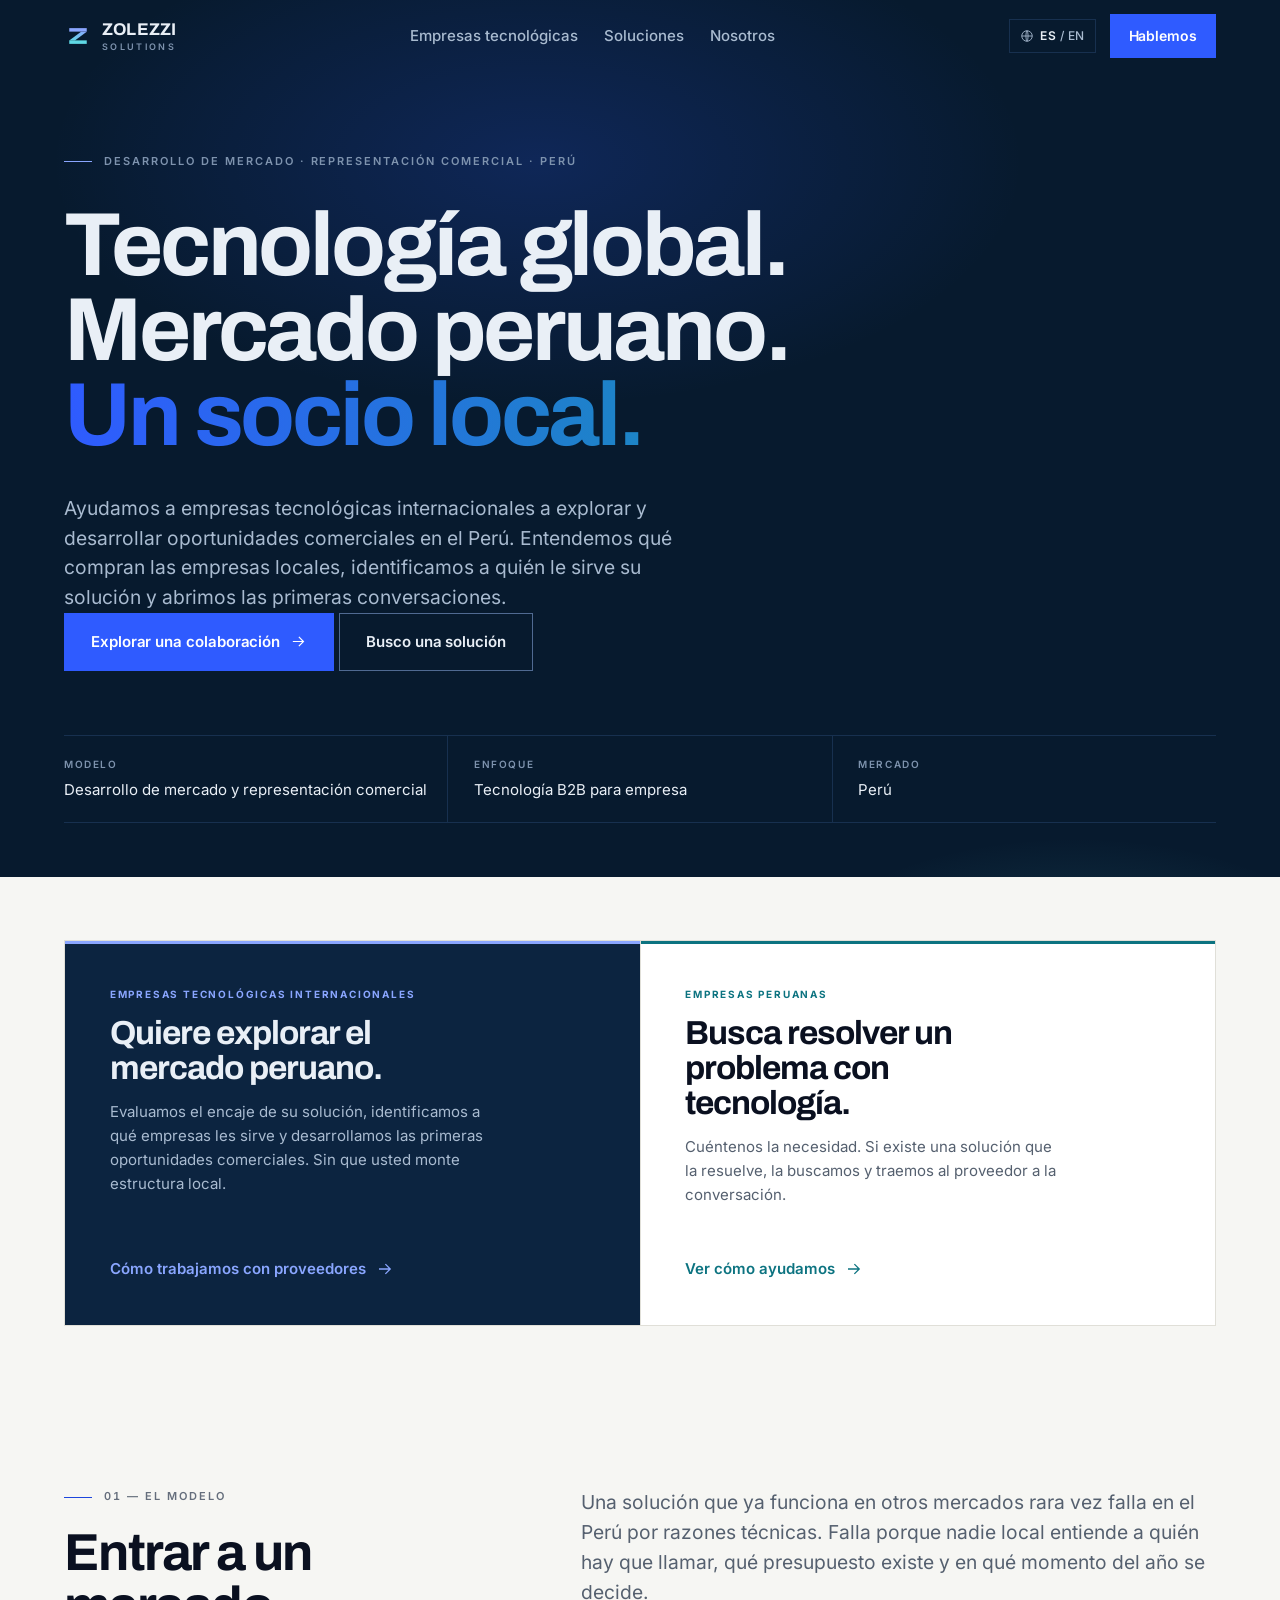
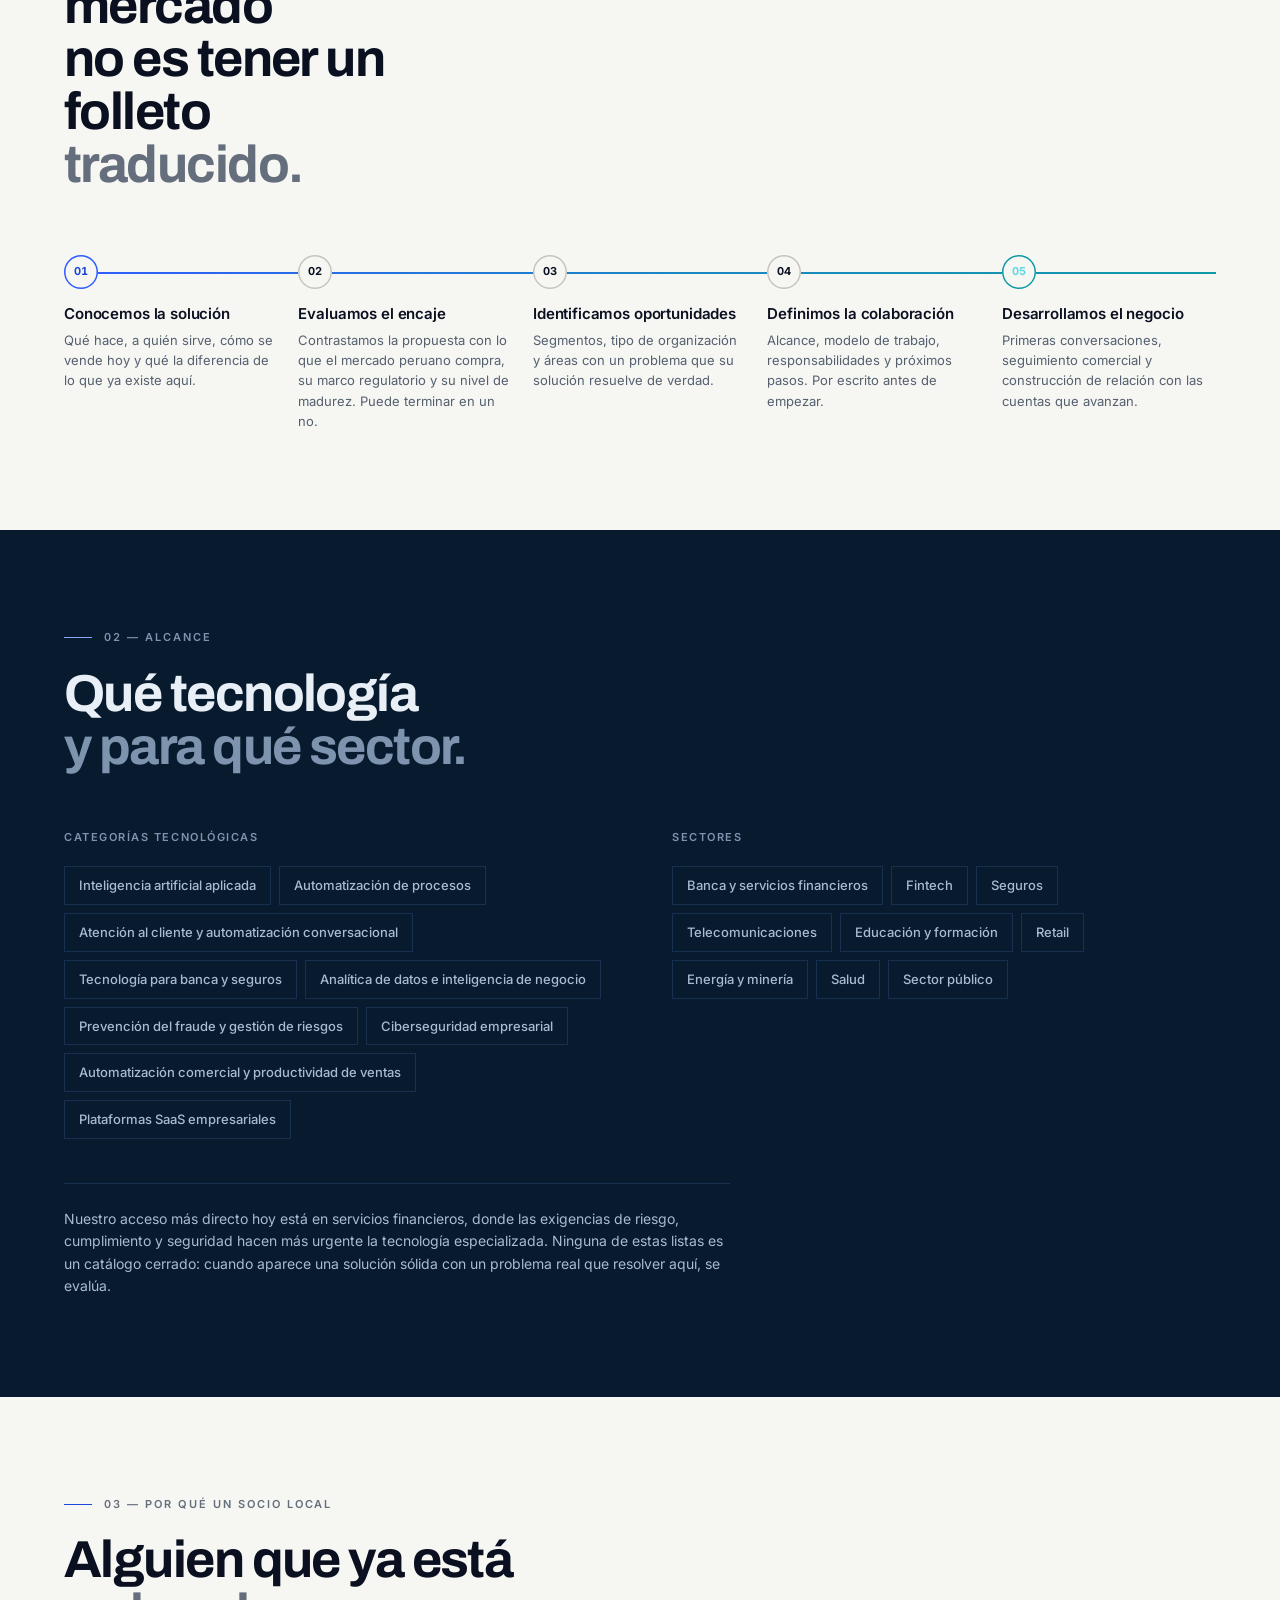
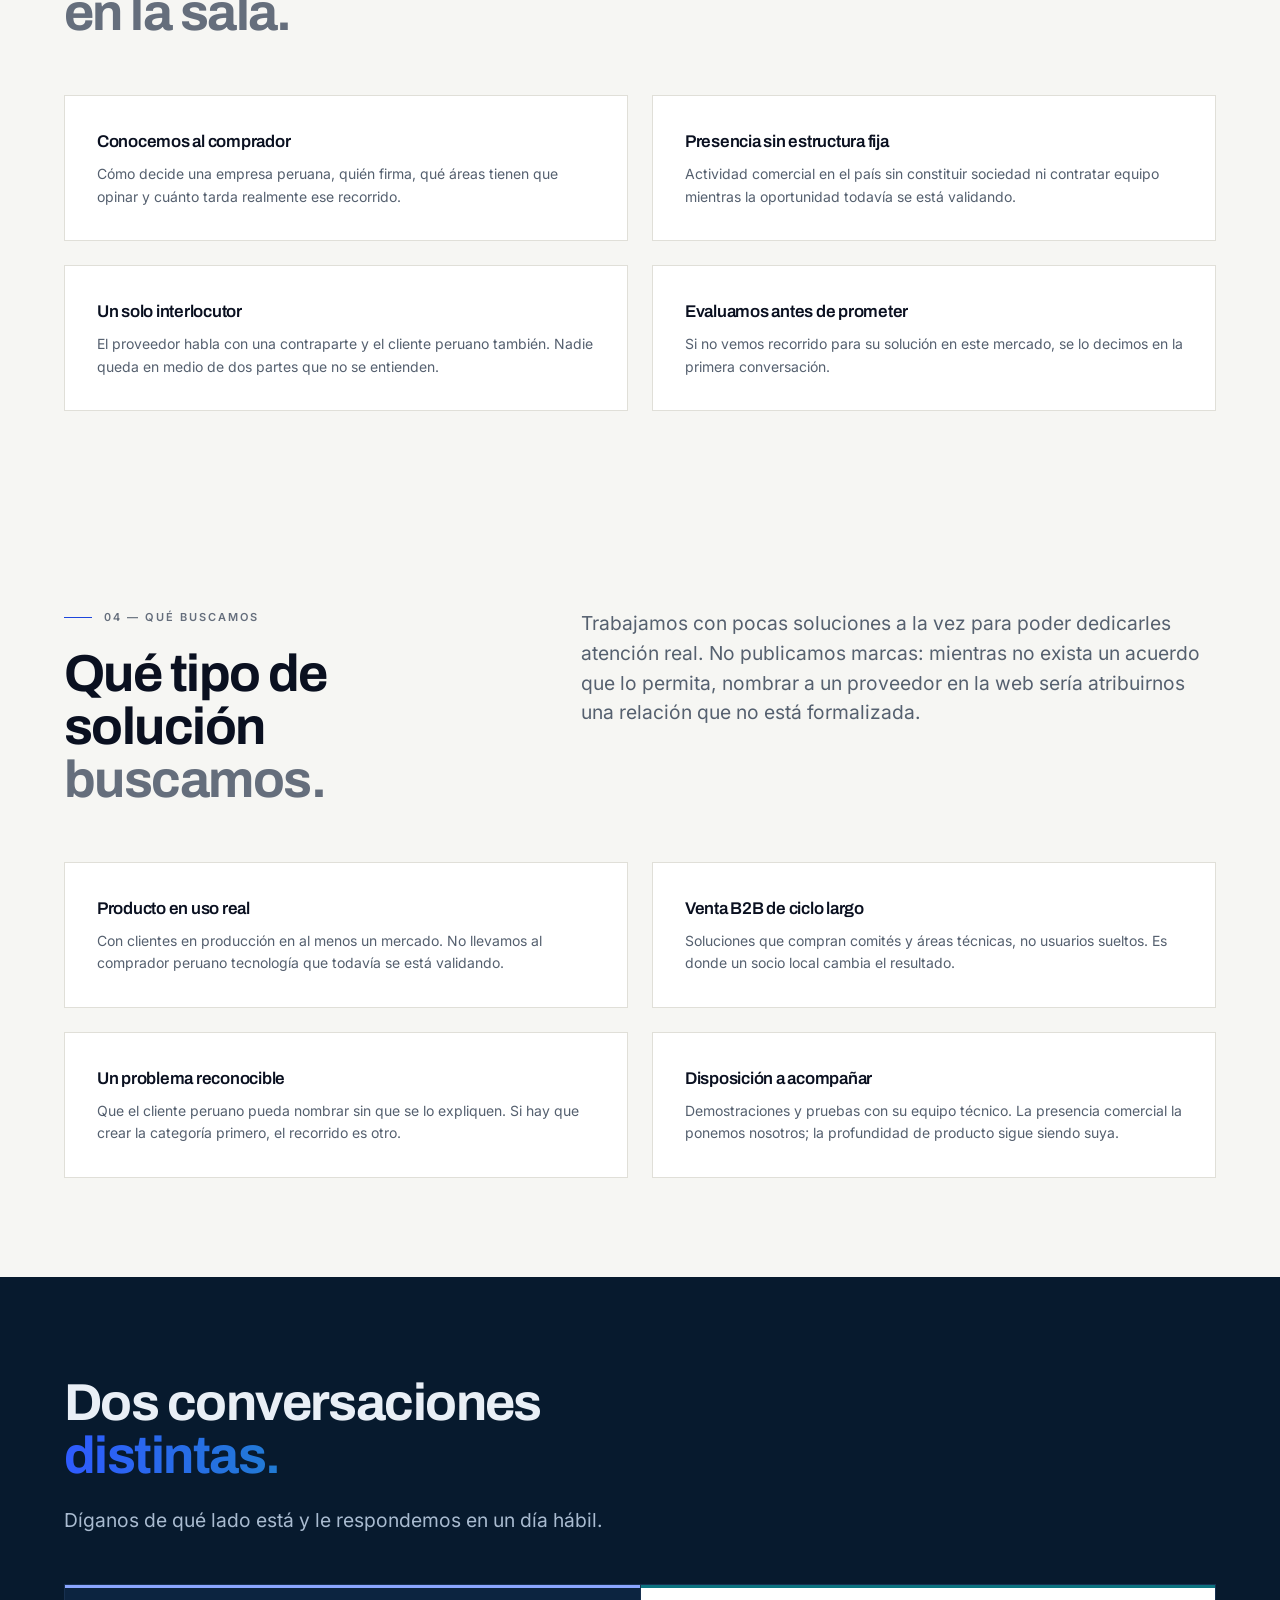
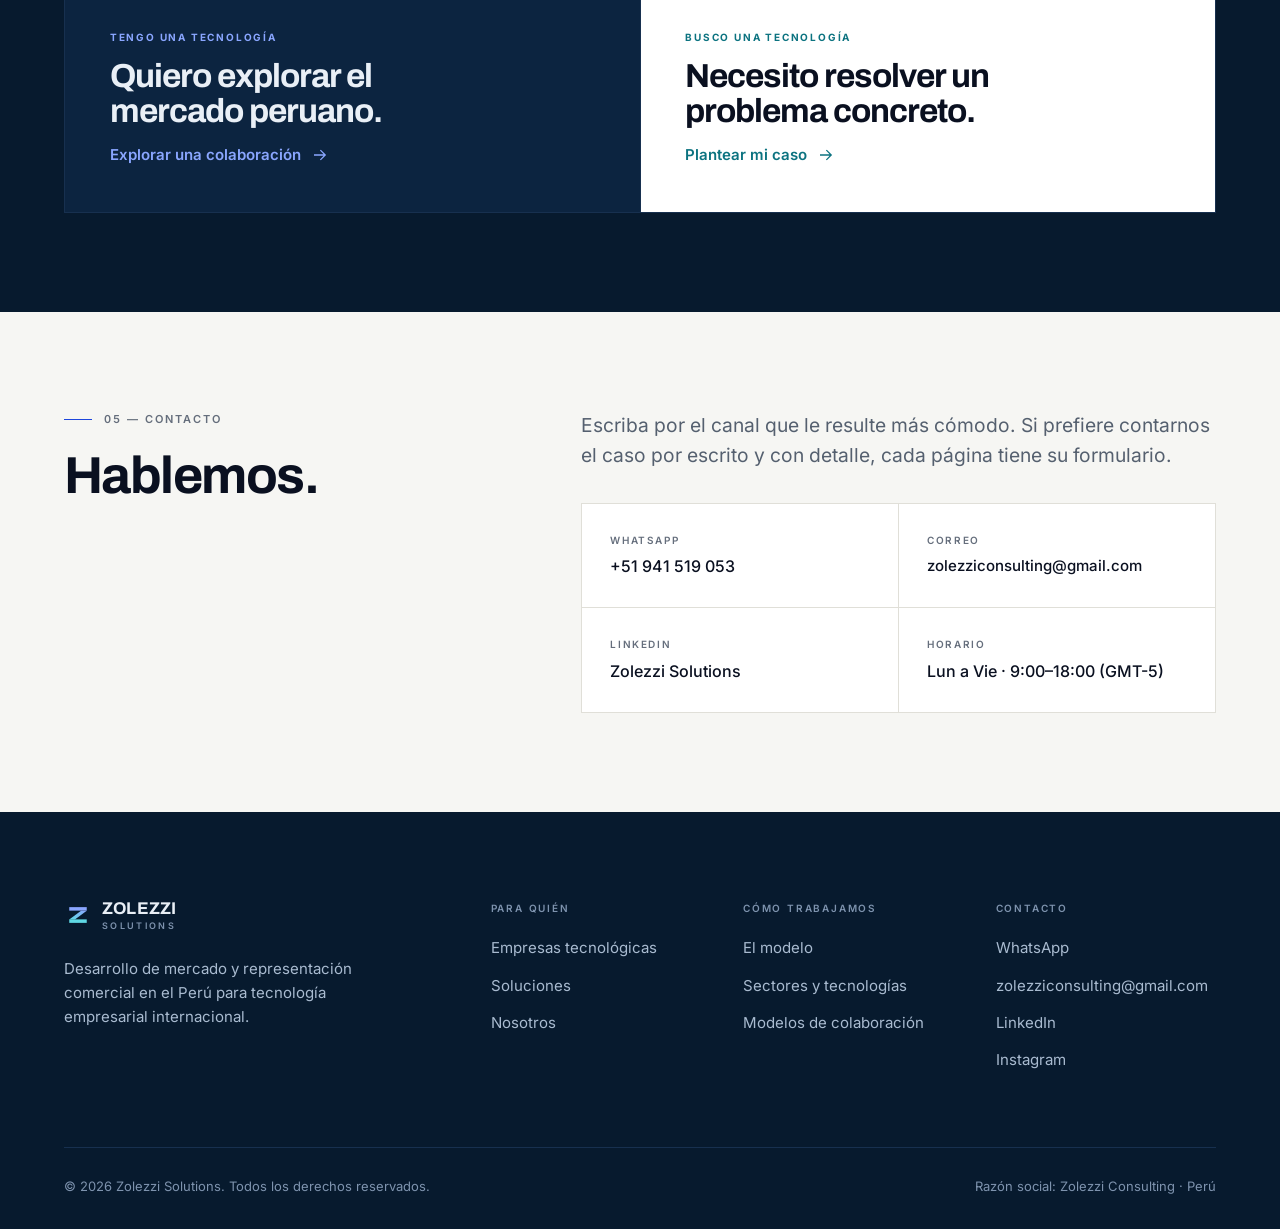
==== commit bbf5f37b: "Zolezzi Solutions bilingue: desarrollo de mercado y dos publicos Reposiciona el sitio al negocio rea" ====
--- a/index.html
+++ b/index.html
@@ -3,26 +3,31 @@
 <head>
 <meta charset="utf-8">
 <meta name="viewport" content="width=device-width, initial-scale=1">
-<title>Zolezzi Solutions | Tecnología empresarial internacional en el Perú</title>
-<meta name="description" content="Representación comercial y market entry en el Perú para compañías de tecnología empresarial internacional. Y el acceso de las organizaciones peruanas a soluciones globales en ciberseguridad, riesgo, identidad, IA y datos.">
-<meta name="theme-color" content="#070B14">
+<title>Zolezzi Solutions | Desarrollo de mercado en el Perú para tecnología internacional</title>
+<meta name="description" content="Ayudamos a empresas tecnológicas internacionales a explorar y desarrollar oportunidades comerciales en el Perú: conocimiento del comprador local, identificación de clientes potenciales y apertura de las primeras conversaciones.">
+<meta name="theme-color" content="#071A2E">
 <link rel="canonical" href="https://zolezziconsulting.com/">
+
+<link rel="alternate" hreflang="es" href="https://zolezziconsulting.com/">
+<link rel="alternate" hreflang="en" href="https://zolezziconsulting.com/en/">
+<link rel="alternate" hreflang="x-default" href="https://zolezziconsulting.com/">
 
 <meta property="og:type" content="website">
 <meta property="og:site_name" content="Zolezzi Solutions">
 <meta property="og:locale" content="es_PE">
+<meta property="og:locale:alternate" content="en_US">
 <meta property="og:url" content="https://zolezziconsulting.com/">
-<meta property="og:title" content="Zolezzi Solutions | Tecnología empresarial internacional en el Perú">
-<meta property="og:description" content="Tecnología global, acceso al Perú. Representamos comercialmente a fabricantes internacionales y conectamos a las organizaciones peruanas con las soluciones que necesitan.">
+<meta property="og:title" content="Tecnología global. Mercado peruano. Un socio local.">
+<meta property="og:description" content="Desarrollo de mercado y representación comercial en el Perú para empresas tecnológicas internacionales.">
 <meta property="og:image" content="https://zolezziconsulting.com/assets/img/og-zs.png">
 <meta property="og:image:type" content="image/png">
 <meta property="og:image:width" content="1200">
 <meta property="og:image:height" content="630">
-<meta property="og:image:alt" content="Zolezzi Solutions — tecnología global, acceso al Perú">
+<meta property="og:image:alt" content="Zolezzi Solutions — tecnología global, mercado peruano">
 
 <meta name="twitter:card" content="summary_large_image">
-<meta name="twitter:title" content="Zolezzi Solutions | Tecnología empresarial internacional en el Perú">
-<meta name="twitter:description" content="Tecnología global, acceso al Perú. Representación comercial de fabricantes internacionales y acceso local a soluciones empresariales.">
+<meta name="twitter:title" content="Tecnología global. Mercado peruano. Un socio local.">
+<meta name="twitter:description" content="Desarrollo de mercado y representación comercial en el Perú para empresas tecnológicas internacionales.">
 <meta name="twitter:image" content="https://zolezziconsulting.com/assets/img/og-zs.png">
 
 <link rel="icon" href="/favicon.svg" type="image/svg+xml">
@@ -31,15 +36,13 @@
 
 <link rel="preload" href="/assets/fonts/archivo-latin.woff2" as="font" type="font/woff2" crossorigin>
 <link rel="preload" href="/assets/fonts/inter-latin.woff2" as="font" type="font/woff2" crossorigin>
-<!-- ?v= rompe la caché immutable de _headers, que si no serviría CSS y
-     JS viejos durante un año. Subir el número en cada cambio. -->
-<link rel="stylesheet" href="/assets/css/tokens.css?v=6">
-<link rel="stylesheet" href="/assets/css/styles.css?v=6">
-<!-- Este script está autorizado en la CSP POR HASH, no con
-     'unsafe-inline'. Si se cambia un solo carácter hay que recalcular
-     el hash de _headers o el sitio se queda sin JavaScript. -->
+<link rel="stylesheet" href="/assets/css/tokens.css?v=8">
+<link rel="stylesheet" href="/assets/css/styles.css?v=8">
+<!-- Autorizado en la CSP POR HASH, no con 'unsafe-inline'. Las ocho
+     páginas llevan exactamente esta línea para que el hash sea único.
+     Si se cambia un carácter hay que recalcularlo en _headers. -->
 <script>document.documentElement.classList.add('js');</script>
-<script src="/assets/js/main.js?v=6" defer></script>
+<script src="/assets/js/main.js?v=8" defer></script>
 
 <script type="application/ld+json">
 {
@@ -51,41 +54,47 @@
   "url": "https://zolezziconsulting.com/",
   "logo": "https://zolezziconsulting.com/favicon.svg",
   "image": "https://zolezziconsulting.com/assets/img/og-zs.png",
-  "slogan": "Tecnología global, acceso al Perú",
-  "description": "Zolezzi Solutions representa comercialmente en el Perú a compañías de tecnología empresarial internacional y da a las organizaciones peruanas acceso a soluciones globales. Market entry, representación comercial, desarrollo de negocio y acceso a clientes enterprise.",
+  "slogan": "Tecnología global. Mercado peruano. Un socio local.",
+  "description": "Ayudamos a empresas tecnológicas internacionales a explorar y desarrollar oportunidades comerciales en el Perú: conocimiento del comprador local, identificación de clientes potenciales y apertura de las primeras conversaciones.",
   "telephone": "+51941519053",
   "email": "zolezziconsulting@gmail.com",
-  "areaServed": { "@type": "Country", "name": "Perú" },
-  "address": { "@type": "PostalAddress", "addressCountry": "PE" },
+  "areaServed": {
+    "@type": "Country",
+    "name": "Peru"
+  },
+  "address": {
+    "@type": "PostalAddress",
+    "addressCountry": "PE"
+  },
+  "knowsLanguage": [
+    "es",
+    "en"
+  ],
   "knowsAbout": [
-    "Market Entry",
-    "Commercial Representation",
-    "Business Development",
-    "Enterprise Sales",
-    "Channel Development",
+    "Market entry",
+    "Market development",
+    "Commercial representation",
+    "Business development",
+    "Channel development",
+    "Enterprise technology",
+    "Applied artificial intelligence",
+    "Process automation",
+    "Fraud prevention",
+    "Risk management",
     "Cybersecurity",
-    "Fraud Prevention",
-    "Risk Management",
-    "Identity and Access Management",
-    "Artificial Intelligence",
-    "Data and Analytics",
-    "Cloud Infrastructure",
-    "Enterprise Software"
+    "Data analytics",
+    "Enterprise SaaS"
   ],
   "contactPoint": [
     {
       "@type": "ContactPoint",
-      "contactType": "partnerships",
+      "contactType": "business partnerships",
       "email": "zolezziconsulting@gmail.com",
       "telephone": "+51941519053",
-      "availableLanguage": ["es", "en"]
-    },
-    {
-      "@type": "ContactPoint",
-      "contactType": "sales",
-      "email": "zolezziconsulting@gmail.com",
-      "telephone": "+51941519053",
-      "availableLanguage": ["es"]
+      "availableLanguage": [
+        "es",
+        "en"
+      ]
     }
   ],
   "sameAs": [
@@ -96,30 +105,32 @@
 </script>
 </head>
 
-<body>
+<body data-menu-open="Abrir menú" data-menu-close="Cerrar menú">
 <a class="skip" href="#contenido">Saltar al contenido principal</a>
 
 <svg class="vh" aria-hidden="true" focusable="false" width="0" height="0">
   <defs>
-    <!-- Iconografía de línea, 24×24, trazo heredado. -->
     <symbol id="i-arrow" viewBox="0 0 24 24" fill="none" stroke="currentColor" stroke-width="1.7"><path d="M4 12h15m-6.5-6.5L19 12l-6.5 6.5"/></symbol>
-    <symbol id="i-slot" viewBox="0 0 24 24" fill="none" stroke="currentColor" stroke-width="1.5"><path d="M12 6v12M6 12h12"/></symbol>
-    <!-- La marca. Tres piezas: barra global, puente, barra local. -->
+    <symbol id="i-globe" viewBox="0 0 24 24" fill="none" stroke="currentColor" stroke-width="1.5"><circle cx="12" cy="12" r="9"/><path d="M3 12h18M12 3c2.5 2.6 2.5 15.4 0 18M12 3c-2.5 2.6-2.5 15.4 0 18"/></symbol>
+    <!-- La marca. Tres piezas: barra global, puente, barra local.
+         La diagonal lleva el degradado de la costura y es la única
+         pieza que lo lleva: ES el negocio. -->
     <symbol id="i-zs" viewBox="0 0 64 64">
-      <rect width="64" height="64" fill="#070B14"/>
+      <rect width="64" height="64" fill="#071A2E"/>
       <path fill="#8AA6FF" d="M12 14h40v8H12z"/>
       <path fill="url(#zs-seam)" d="M52 22 39 22 12 42 25 42z"/>
-      <path fill="#FF8A4C" d="M12 42h40v8H12z"/>
+      <path fill="#5FD8E4" d="M12 42h40v8H12z"/>
     </symbol>
     <linearGradient id="zs-seam" x1="1" y1="0" x2="0" y2="1">
       <stop offset="0" stop-color="#8AA6FF"/>
-      <stop offset="1" stop-color="#FF8A4C"/>
+      <stop offset="1" stop-color="#5FD8E4"/>
     </linearGradient>
   </defs>
 </svg>
 
 <header class="hdr" id="hdr">
   <div class="hdr__in">
+    
     <a class="brand" href="/" aria-label="Zolezzi Solutions, ir al inicio">
       <svg class="brand__mark" viewBox="0 0 64 64" aria-hidden="true"><use href="#i-zs"/></svg>
       <span class="brand__txt">
@@ -127,20 +138,19 @@
         <span class="brand__sub">Solutions</span>
       </span>
     </a>
-
-    <!-- La misma navegación, con rutas absolutas, en las tres páginas.
-         Sin sistema de plantillas es la única forma de que un cambio de
-         menú no haya que repetirlo en cada archivo con riesgo de que se
-         desincronicen. -->
     <nav class="nav" aria-label="Navegación principal">
-      <a class="nav__link" href="/#modelo">Cómo funciona</a>
-      <a class="nav__link" href="/technology-partners/">Technology Partners</a>
+      <a class="nav__link" href="/technology-partners/">Empresas tecnológicas</a>
       <a class="nav__link" href="/soluciones/">Soluciones</a>
-      <a class="nav__link" href="/#contacto">Contacto</a>
+      <a class="nav__link" href="/nosotros/">Nosotros</a>
     </nav>
-
     <div class="hdr__end">
-      <a class="btn" data-wa target="_blank" rel="noopener" href="#"><span>Hablemos</span></a>
+      
+      <a class="lang" href="/en/" hreflang="en" lang="en"
+         aria-label="Ver esta página en inglés">
+        <svg aria-hidden="true"><use href="#i-globe"/></svg>
+        <span><b>ES</b> / EN</span>
+      </a>
+      <a class="btn" href="/technology-partners/#form"><span>Hablemos</span></a>
       <button class="burger" id="burger" type="button" aria-label="Abrir menú" aria-expanded="false" aria-controls="drawer">
         <span></span><span></span>
       </button>
@@ -151,328 +161,270 @@
 
 <div class="drawer" id="drawer" hidden>
   <nav class="drawer__nav" aria-label="Navegación móvil">
-    <a href="/#modelo"><span class="drawer__n">01</span>Cómo funciona</a>
-    <a href="/technology-partners/"><span class="drawer__n">02</span>Technology Partners</a>
+    <a href="/"><span class="drawer__n">01</span>Inicio</a>
+    <a href="/technology-partners/"><span class="drawer__n">02</span>Empresas tecnológicas</a>
     <a href="/soluciones/"><span class="drawer__n">03</span>Soluciones</a>
-    <a href="/#contacto"><span class="drawer__n">04</span>Contacto</a>
+    <a href="/nosotros/"><span class="drawer__n">04</span>Nosotros</a>
   </nav>
   <div class="drawer__foot">
-    <a class="lnk" data-wa target="_blank" rel="noopener" href="#">WhatsApp</a>
+    <a class="lnk" href="https://wa.me/51941519053?text=Hola%2C%20quisiera%20informaci%C3%B3n%20sobre%20sus%20servicios." target="_blank" rel="noopener">WhatsApp</a>
     <a class="lnk" href="https://www.linkedin.com/company/zolezzi-digitalgrowth/" target="_blank" rel="noopener">LinkedIn</a>
+    
+      <a class="lang" href="/en/" hreflang="en" lang="en"
+         aria-label="Ver esta página en inglés">
+        <svg aria-hidden="true"><use href="#i-globe"/></svg>
+        <span><b>ES</b> / EN</span>
+      </a>
   </div>
 </div>
 
 <main id="contenido">
 
-  <!-- ── Hero · ámbito global ───────────────────────────────────
-       El visitante entra por el lado de la tecnología internacional y
-       sale del hero bifurcado en las dos puertas. Ningún público tiene
-       que leer el contenido del otro para llegar a lo suyo. -->
-  <section class="night hero">
+  <section class="deep hero">
     <div class="hero__field" aria-hidden="true"></div>
     <div class="hero__field hero__field--warm" aria-hidden="true"></div>
-
     <div class="shell hero__in">
-      <p class="eyebrow rev">Market Entry · Representación comercial · Perú</p>
-
+      <p class="eyebrow rev">Desarrollo de mercado · Representación comercial · Perú</p>
       <h1 class="d1 hero__title rev-lines" style="margin-top:clamp(1.25rem,2.5vw,2rem)">
         <span class="rev-line"><span>Tecnología global.</span></span>
-        <span class="rev-line"><span class="seam-text">Acceso al Perú.</span></span>
+        <span class="rev-line"><span>Mercado peruano.</span></span>
+        <span class="rev-line"><span class="seam-text">Un socio local.</span></span>
       </h1>
-
-      <p class="lead hero__lead rev" style="--d:.35s">
-        Representamos en el Perú a compañías de tecnología empresarial internacional, y damos
-        a las organizaciones peruanas acceso a soluciones que aquí todavía no tienen
-        presencia comercial.
-      </p>
-
-      <dl class="hero__meta rev" style="--d:.5s">
-        <div><dt>Modelo</dt><dd>Representación comercial</dd></div>
-        <div><dt>Foco</dt><dd>Tecnología empresarial B2B</dd></div>
+      <p class="lead hero__lead rev" style="--d:.35s">Ayudamos a empresas tecnológicas internacionales a explorar y desarrollar oportunidades comerciales en el Perú. Entendemos qué compran las empresas locales, identificamos a quién le sirve su solución y abrimos las primeras conversaciones.</p>
+      <div class="hero__cta rev" style="--d:.5s">
+        <a class="btn" href="/technology-partners/"><span>Explorar una colaboración</span><svg aria-hidden="true"><use href="#i-arrow"/></svg></a>
+        <a class="btn btn--ghost" href="/soluciones/"><span>Busco una solución</span></a>
+      </div>
+      <dl class="hero__meta rev" style="--d:.62s">
+        <div><dt>Modelo</dt><dd>Desarrollo de mercado y representación comercial</dd></div>
+        <div><dt>Enfoque</dt><dd>Tecnología B2B para empresa</dd></div>
         <div><dt>Mercado</dt><dd>Perú</dd></div>
       </dl>
     </div>
   </section>
 
-  <!-- ── Las dos puertas ────────────────────────────────────────
-       La pieza de conversión más importante del sitio. Aparece
-       inmediatamente después del titular, antes que cualquier
-       explicación: quien llega sabiendo lo que busca no tiene que
-       recorrer la página entera para encontrarlo. -->
+  <!-- Las dos puertas, inmediatamente después del titular: quien
+       llega sabiendo lo que busca no recorre la página entera. -->
   <section class="band band--tight" aria-labelledby="t-puertas">
     <div class="shell">
       <h2 class="vh" id="t-puertas">Elija su punto de entrada</h2>
+      
       <div class="doors">
         <a class="door door--global rev" href="/technology-partners/">
-          <p class="door__kind">Para empresas tecnológicas</p>
-          <p class="door__t">Traiga su tecnología al mercado peruano.</p>
-          <p class="door__d">Representación comercial local, desarrollo de negocio y acceso a
-          clientes enterprise. Sin abrir filial ni montar equipo propio.</p>
-          <span class="door__go">Technology Partners<svg aria-hidden="true"><use href="#i-arrow"/></svg></span>
+          <p class="door__kind">Empresas tecnológicas internacionales</p>
+          <p class="door__t">Quiere explorar el mercado peruano.</p>
+          <p class="door__d">Evaluamos el encaje de su solución, identificamos a qué empresas les sirve y desarrollamos las primeras oportunidades comerciales. Sin que usted monte estructura local.</p>
+          <span class="door__go">Cómo trabajamos con proveedores<svg aria-hidden="true"><use href="#i-arrow"/></svg></span>
         </a>
-
         <a class="door door--local rev" style="--d:.1s" href="/soluciones/">
-          <p class="door__kind">Para organizaciones peruanas</p>
-          <p class="door__t">Encuentre la tecnología que su operación necesita.</p>
-          <p class="door__d">Le conectamos con el fabricante internacional adecuado y
-          coordinamos demostración, prueba de concepto e implantación.</p>
-          <span class="door__go">Ver soluciones<svg aria-hidden="true"><use href="#i-arrow"/></svg></span>
+          <p class="door__kind">Empresas peruanas</p>
+          <p class="door__t">Busca resolver un problema con tecnología.</p>
+          <p class="door__d">Cuéntenos la necesidad. Si existe una solución que la resuelve, la buscamos y traemos al proveedor a la conversación.</p>
+          <span class="door__go">Ver cómo ayudamos<svg aria-hidden="true"><use href="#i-arrow"/></svg></span>
         </a>
       </div>
     </div>
   </section>
 
-  <!-- ── 01 · El corredor ───────────────────────────────────────
-       El diagrama conceptual del negocio. El raíl va del azul al
-       ámbar porque eso ES el argumento: la tecnología entra global y
-       sale convertida en negocio local. -->
-  <section class="night band" id="modelo" aria-labelledby="t-modelo">
-    <div class="shell">
+  <section class="band" id="modelo" aria-labelledby="t-modelo">
+    <div class="shell">
+      
       <div class="cols cols--head">
         <div>
-          <p class="eyebrow rev">01 — Cómo funciona</p>
+          <p class="eyebrow rev">01 — El modelo</p>
           <h2 class="d2 rev-lines" id="t-modelo" style="margin-top:1.25rem">
-            <span class="rev-line"><span>Del laboratorio</span></span>
-            <span class="rev-line"><span>al contrato.</span></span>
-          </h2>
-        </div>
-        <p class="lead rev" style="--d:.2s">
-          Un fabricante con un producto probado no fracasa en el Perú por la tecnología.
-          Fracasa por no tener quien abra la puerta, sostenga el ciclo de venta y responda
-          en la zona horaria del cliente.
-        </p>
-      </div>
-
-      <div class="flow" id="flow">
+        <span class="rev-line"><span>Entrar a un mercado</span></span>
+        <span class="rev-line"><span>no es tener un folleto</span></span>
+        <span class="rev-line"><span class="dim">traducido.</span></span>
+      </h2>
+        </div>
+        <p class="lead rev" style="--d:.2s">Una solución que ya funciona en otros mercados rara vez falla en el Perú por razones técnicas. Falla porque nadie local entiende a quién hay que llamar, qué presupuesto existe y en qué momento del año se decide.</p>
+      </div>
+      
+      <div class="flow">
         <div class="flow__rail" aria-hidden="true"></div>
         <ol class="flow__steps">
           <li class="flow__i">
             <div class="flow__dot" aria-hidden="true">01</div>
-            <h3 class="flow__t">Tecnología global</h3>
-            <p class="flow__d">Un fabricante con producto probado y sin presencia comercial
-            en el país.</p>
+            <h3 class="flow__t">Conocemos la solución</h3>
+            <p class="flow__d">Qué hace, a quién sirve, cómo se vende hoy y qué la diferencia de lo que ya existe aquí.</p>
           </li>
           <li class="flow__i" style="--d:.1s">
             <div class="flow__dot" aria-hidden="true">02</div>
-            <h3 class="flow__t">Entrada al mercado</h3>
-            <p class="flow__d">Dimensionamos la oportunidad real, el marco regulatorio y el
-            precio de referencia local.</p>
+            <h3 class="flow__t">Evaluamos el encaje</h3>
+            <p class="flow__d">Contrastamos la propuesta con lo que el mercado peruano compra, su marco regulatorio y su nivel de madurez. Puede terminar en un no.</p>
           </li>
           <li class="flow__i" style="--d:.2s">
             <div class="flow__dot" aria-hidden="true">03</div>
-            <h3 class="flow__t">Representación local</h3>
-            <p class="flow__d">Actuamos como su equipo comercial en el Perú, con su marca
-            por delante y no la nuestra.</p>
+            <h3 class="flow__t">Identificamos oportunidades</h3>
+            <p class="flow__d">Segmentos, tipo de organización y áreas con un problema que su solución resuelve de verdad.</p>
           </li>
           <li class="flow__i" style="--d:.3s">
             <div class="flow__dot" aria-hidden="true">04</div>
-            <h3 class="flow__t">Acceso enterprise</h3>
-            <p class="flow__d">Abrimos la conversación con las áreas que deciden y
-            acompañamos la prueba de concepto.</p>
+            <h3 class="flow__t">Definimos la colaboración</h3>
+            <p class="flow__d">Alcance, modelo de trabajo, responsabilidades y próximos pasos. Por escrito antes de empezar.</p>
           </li>
           <li class="flow__i" style="--d:.4s">
             <div class="flow__dot" aria-hidden="true">05</div>
-            <h3 class="flow__t">Crecimiento</h3>
-            <p class="flow__d">Pipeline, contratos y soporte comercial que sostienen la
-            operación en el país.</p>
+            <h3 class="flow__t">Desarrollamos el negocio</h3>
+            <p class="flow__d">Primeras conversaciones, seguimiento comercial y construcción de relación con las cuentas que avanzan.</p>
           </li>
         </ol>
       </div>
     </div>
   </section>
 
-  <!-- ── 02 · Qué representamos y a quién ───────────────────────
-       Dos ejes en una sola sección: la categoría de tecnología y el
-       sector al que llega. La nota del final es deliberada: fija el
-       foco financiero sin cerrar la puerta a categorías nuevas, que
-       es exactamente el equilibrio que pide el negocio. -->
-  <section class="band" id="alcance" aria-labelledby="t-alcance">
-    <div class="shell">
+  <section class="deep band" id="alcance" aria-labelledby="t-alcance">
+    <div class="shell">
+      
       <p class="eyebrow rev">02 — Alcance</p>
       <h2 class="d2 rev-lines" id="t-alcance" style="margin-top:1.25rem">
-        <span class="rev-line"><span>Qué representamos</span></span>
-        <span class="rev-line"><span class="dim">y a quién llega.</span></span>
+        <span class="rev-line"><span>Qué tecnología</span></span>
+        <span class="rev-line"><span class="dim">y para qué sector.</span></span>
       </h2>
-
       <div class="cols" style="margin-top:clamp(2.5rem,5vw,3.5rem)">
         <div class="rev">
-          <h3 class="micro" style="margin-bottom:1.25rem">Categorías de tecnología</h3>
+          <h3 class="micro" style="margin-bottom:1.25rem">Categorías tecnológicas</h3>
           <ul class="tags">
-            <li>Ciberseguridad</li>
-            <li>Prevención del fraude</li>
-            <li>Gestión de riesgo</li>
-            <li>Identidad y accesos</li>
-            <li>Inteligencia artificial</li>
-            <li>Datos y analítica</li>
-            <li>Cloud e infraestructura</li>
-            <li>Software empresarial</li>
-            <li>Transformación digital</li>
+            <li>Inteligencia artificial aplicada</li>
+            <li>Automatización de procesos</li>
+            <li>Atención al cliente y automatización conversacional</li>
+            <li>Tecnología para banca y seguros</li>
+            <li>Analítica de datos e inteligencia de negocio</li>
+            <li>Prevención del fraude y gestión de riesgos</li>
+            <li>Ciberseguridad empresarial</li>
+            <li>Automatización comercial y productividad de ventas</li>
+            <li>Plataformas SaaS empresariales</li>
           </ul>
         </div>
-        <div class="rev" style="--d:.15s">
+        <div class="rev local" style="--d:.15s">
           <h3 class="micro" style="margin-bottom:1.25rem">Sectores</h3>
           <ul class="tags">
-            <li>Banca</li>
-            <li>Servicios financieros</li>
+            <li>Banca y servicios financieros</li>
+            <li>Fintech</li>
             <li>Seguros</li>
-            <li>Gobierno</li>
+            <li>Telecomunicaciones</li>
+            <li>Educación y formación</li>
             <li>Retail</li>
-            <li>Telecomunicaciones</li>
             <li>Energía y minería</li>
             <li>Salud</li>
+            <li>Sector público</li>
           </ul>
         </div>
       </div>
-
-      <p class="small rev" style="--d:.25s; margin-top:clamp(2rem,4vw,2.75rem); max-width:70ch; padding-top:1.5rem; border-top:1px solid var(--rule)">
-        Nuestro acceso más directo hoy está en el sector financiero. Ninguna de estas listas
-        es un catálogo cerrado: incorporamos categorías nuevas cuando existe un fabricante
-        sólido y un mercado peruano que lo necesita.
-      </p>
-    </div>
-  </section>
-
-  <!-- ── 03 · Technology Partners ───────────────────────────────
-       ESTADO INICIAL HONESTO. No hay ni un logotipo, nombre ni país
-       inventado: la retícula enseña la FORMA que tendrá cada ficha y
-       declara abiertamente que el portafolio está en construcción.
-
-       Cuando lleguen los datos de un partner —nombre, país, categoría
-       y una línea de qué resuelve— se sustituye una `.partner--slot`
-       por una ficha real. No hay que tocar nada más. -->
-  <section class="night band" id="partners" aria-labelledby="t-partners">
-    <div class="shell">
+      <p class="small rev" style="--d:.25s; margin-top:clamp(2rem,4vw,2.75rem); max-width:74ch; padding-top:1.5rem; border-top:1px solid var(--rule)">Nuestro acceso más directo hoy está en servicios financieros, donde las exigencias de riesgo, cumplimiento y seguridad hacen más urgente la tecnología especializada. Ninguna de estas listas es un catálogo cerrado: cuando aparece una solución sólida con un problema real que resolver aquí, se evalúa.</p>
+    </div>
+  </section>
+
+  <section class="band" id="porque" aria-labelledby="t-porque">
+    <div class="shell">
+      
+      <p class="eyebrow rev">03 — Por qué un socio local</p>
+      <h2 class="d2 rev-lines" id="t-porque" style="margin-top:1.25rem">
+        <span class="rev-line"><span>Alguien que ya está</span></span>
+        <span class="rev-line"><span class="dim">en la sala.</span></span>
+      </h2>
+      
+      <div class="grid grid--2" style="margin-top:clamp(2.5rem,5vw,3.5rem)">
+        <article class="card rev">
+          <h3 class="card__k">Conocemos al comprador</h3>
+          <p class="card__d">Cómo decide una empresa peruana, quién firma, qué áreas tienen que opinar y cuánto tarda realmente ese recorrido.</p>
+        </article>
+        <article class="card rev" style="--d:.7s">
+          <h3 class="card__k">Presencia sin estructura fija</h3>
+          <p class="card__d">Actividad comercial en el país sin constituir sociedad ni contratar equipo mientras la oportunidad todavía se está validando.</p>
+        </article>
+        <article class="card rev" style="--d:.14s">
+          <h3 class="card__k">Un solo interlocutor</h3>
+          <p class="card__d">El proveedor habla con una contraparte y el cliente peruano también. Nadie queda en medio de dos partes que no se entienden.</p>
+        </article>
+        <article class="card rev" style="--d:.21s">
+          <h3 class="card__k">Evaluamos antes de prometer</h3>
+          <p class="card__d">Si no vemos recorrido para su solución en este mercado, se lo decimos en la primera conversación.</p>
+        </article>
+      </div>
+    </div>
+  </section>
+
+  <!-- Sustituye a la antigua retícula de «partners» con huecos
+       vacíos. Decir QUÉ buscamos es honesto, le sirve al proveedor
+       para autoevaluarse y no insinúa representaciones que no
+       existen. -->
+  <section class="band" id="buscamos" aria-labelledby="t-buscamos">
+    <div class="shell">
+      
       <div class="cols cols--head">
         <div>
-          <p class="eyebrow rev">03 — Technology Partners</p>
-          <h2 class="d2 rev-lines" id="t-partners" style="margin-top:1.25rem">
-            <span class="rev-line"><span>Las tecnologías</span></span>
-            <span class="rev-line"><span>que representamos.</span></span>
-          </h2>
-        </div>
-        <p class="lead rev" style="--d:.2s">
-          Trabajamos con un número corto de fabricantes por categoría. La exclusividad no es
-          una política comercial: es lo que permite que cada tecnología reciba atención real
-          en un mercado del tamaño del peruano.
-        </p>
-      </div>
-
-      <div class="partners rev" style="--d:.2s; margin-top:clamp(2.5rem,5vw,3.5rem)">
-        <article class="partner partner--slot">
-          <div class="partner__logo" aria-hidden="true"><svg><use href="#i-slot"/></svg></div>
-          <p class="partner__meta"><span>Ficha en preparación</span></p>
-          <h3 class="card__k partner__t">Primera tecnología en incorporación</h3>
-          <p class="card__d">La ficha se publicará con el nombre del fabricante, su país, la
-          categoría y el problema que resuelve.</p>
-        </article>
-        <article class="partner partner--slot">
-          <div class="partner__logo" aria-hidden="true"><svg><use href="#i-slot"/></svg></div>
-          <p class="partner__meta"><span>Espacio disponible</span></p>
-          <h3 class="card__k partner__t">Categoría abierta</h3>
-          <p class="card__d">Buscamos fabricantes en ciberseguridad, riesgo, identidad e
-          inteligencia artificial aplicada.</p>
-        </article>
-        <article class="partner partner--slot">
-          <div class="partner__logo" aria-hidden="true"><svg><use href="#i-slot"/></svg></div>
-          <p class="partner__meta"><span>Espacio disponible</span></p>
-          <h3 class="card__k partner__t">Categoría abierta</h3>
-          <p class="card__d">También evaluamos software empresarial, datos y cloud con
-          tracción demostrable en otros mercados.</p>
-        </article>
-      </div>
-
-      <p class="rev" style="--d:.3s; margin-top:clamp(2rem,4vw,2.75rem)">
-        <a class="lnk" href="/technology-partners/">Cómo incorporamos una tecnología nueva<svg aria-hidden="true"><use href="#i-arrow"/></svg></a>
-      </p>
-    </div>
-  </section>
-
-  <!-- ── 04 · El argumento ──────────────────────────────────────
-       Cuatro afirmaciones que separan a la empresa de las tres cosas
-       con las que la van a confundir: un distribuidor, una agencia y
-       una lista de contactos. -->
-  <section class="band" id="porque" aria-labelledby="t-porque">
-    <div class="shell">
-      <p class="eyebrow rev">04 — Por qué un socio local</p>
-      <h2 class="d2 rev-lines" id="t-porque" style="margin-top:1.25rem; max-width:20ch">
-        <span class="rev-line"><span>Representación,</span></span>
-        <span class="rev-line"><span class="dim">no intermediación.</span></span>
+          <p class="eyebrow rev">04 — Qué buscamos</p>
+          <h2 class="d2 rev-lines" id="t-buscamos" style="margin-top:1.25rem">
+        <span class="rev-line"><span>Qué tipo de solución</span></span>
+        <span class="rev-line"><span class="dim">buscamos.</span></span>
       </h2>
-
+        </div>
+        <p class="lead rev" style="--d:.2s">Trabajamos con pocas soluciones a la vez para poder dedicarles atención real. No publicamos marcas: mientras no exista un acuerdo que lo permita, nombrar a un proveedor en la web sería atribuirnos una relación que no está formalizada.</p>
+      </div>
+      
       <div class="grid grid--2" style="margin-top:clamp(2.5rem,5vw,3.5rem)">
         <article class="card rev">
-          <h3 class="card__k">Un socio, no un distribuidor</h3>
-          <p class="card__d">No compramos ni revendemos producto. Representamos su marca y su
-          propuesta de valor ante el cliente final, y la relación comercial se construye a su
-          nombre.</p>
-        </article>
-        <article class="card rev" style="--d:.08s">
-          <h3 class="card__k">Presencia sin filial</h3>
-          <p class="card__d">Operación comercial en el país sin constituir sociedad, contratar
-          equipo ni asumir estructura fija mientras el mercado todavía se está validando.</p>
-        </article>
-        <article class="card rev" style="--d:.16s">
-          <h3 class="card__k">Acceso, no una lista de contactos</h3>
-          <p class="card__d">Hay una diferencia entre tener el teléfono de un banco y que le
-          devuelvan la llamada. Lo segundo es lo que se contrata aquí.</p>
-        </article>
-        <article class="card rev" style="--d:.24s">
-          <h3 class="card__k">Un solo interlocutor</h3>
-          <p class="card__d">El fabricante habla con una contraparte y el cliente peruano
-          también. Nadie queda en medio de dos proveedores que se señalan entre sí.</p>
-        </article>
-      </div>
-    </div>
-  </section>
-
-  <!-- ── CTA doble ──────────────────────────────────────────────
-       Repite la bifurcación al final del recorrido para quien haya
-       leído la página entera antes de decidir. -->
-  <section class="night band" aria-labelledby="t-cta">
+          <h3 class="card__k">Producto en uso real</h3>
+          <p class="card__d">Con clientes en producción en al menos un mercado. No llevamos al comprador peruano tecnología que todavía se está validando.</p>
+        </article>
+        <article class="card rev" style="--d:.7s">
+          <h3 class="card__k">Venta B2B de ciclo largo</h3>
+          <p class="card__d">Soluciones que compran comités y áreas técnicas, no usuarios sueltos. Es donde un socio local cambia el resultado.</p>
+        </article>
+        <article class="card rev" style="--d:.14s">
+          <h3 class="card__k">Un problema reconocible</h3>
+          <p class="card__d">Que el cliente peruano pueda nombrar sin que se lo expliquen. Si hay que crear la categoría primero, el recorrido es otro.</p>
+        </article>
+        <article class="card rev" style="--d:.21s">
+          <h3 class="card__k">Disposición a acompañar</h3>
+          <p class="card__d">Demostraciones y pruebas con su equipo técnico. La presencia comercial la ponemos nosotros; la profundidad de producto sigue siendo suya.</p>
+        </article>
+      </div>
+    </div>
+  </section>
+
+  <section class="deep band" aria-labelledby="t-cta">
     <div class="shell">
       <h2 class="d2 rev-lines" id="t-cta" style="max-width:18ch">
         <span class="rev-line"><span>Dos conversaciones</span></span>
         <span class="rev-line"><span class="seam-text">distintas.</span></span>
       </h2>
-      <p class="lead rev" style="--d:.2s; margin-top:1.5rem">
-        Dígannos de qué lado está y le respondemos en un día hábil.
-      </p>
-
-      <div class="doors" style="margin-top:clamp(2rem,4vw,3rem)">
+      <p class="lead rev" style="--d:.2s; margin-top:1.5rem">Díganos de qué lado está y le respondemos en un día hábil.</p>
+      <div style="margin-top:clamp(2rem,4vw,3rem)">
+        
+      <div class="doors">
         <a class="door door--global rev" href="/technology-partners/" style="min-height:0">
           <p class="door__kind">Tengo una tecnología</p>
-          <p class="door__t">Quiero entrar al mercado peruano.</p>
-          <span class="door__go">Become a Technology Partner<svg aria-hidden="true"><use href="#i-arrow"/></svg></span>
+          <p class="door__t">Quiero explorar el mercado peruano.</p>
+          
+          <span class="door__go">Explorar una colaboración<svg aria-hidden="true"><use href="#i-arrow"/></svg></span>
         </a>
-        <a class="door door--local rev" style="--d:.1s; min-height:0" href="/soluciones/">
+        <a class="door door--local rev" style="--d:.1s;min-height:0" href="/soluciones/">
           <p class="door__kind">Busco una tecnología</p>
           <p class="door__t">Necesito resolver un problema concreto.</p>
+          
           <span class="door__go">Plantear mi caso<svg aria-hidden="true"><use href="#i-arrow"/></svg></span>
         </a>
       </div>
-    </div>
-  </section>
-
-  <!-- ── Contacto ───────────────────────────────────────────────
-       Los formularios viven en las dos páginas de público, cada uno
-       con las preguntas de SU interlocutor. Aquí van solo los canales
-       directos, que es lo que busca quien llega al pie. -->
+      </div>
+    </div>
+  </section>
+
   <section class="band" id="contacto" aria-labelledby="t-contacto">
     <div class="shell">
       <div class="cols cols--head">
         <div>
           <p class="eyebrow rev">05 — Contacto</p>
           <h2 class="d2 rev-lines" id="t-contacto" style="margin-top:1.25rem">
-            <span class="rev-line"><span>Hablemos.</span></span>
-          </h2>
+        <span class="rev-line"><span>Hablemos.</span></span>
+      </h2>
         </div>
         <div class="rev" style="--d:.2s">
-          <p class="lead">
-            Escriba por el canal que le resulte más cómodo. Si prefiere contarnos el caso por
-            escrito y con detalle, los formularios están en las dos páginas de arriba.
-          </p>
+          <p class="lead">Escriba por el canal que le resulte más cómodo. Si prefiere contarnos el caso por escrito y con detalle, cada página tiene su formulario.</p>
           <div class="contact" style="margin-top:2rem">
-            <a class="contact__i" data-wa target="_blank" rel="noopener" href="#">
+            <a class="contact__i" href="https://wa.me/51941519053?text=Hola%2C%20quisiera%20informaci%C3%B3n%20sobre%20sus%20servicios." target="_blank" rel="noopener">
               <span class="contact__k">WhatsApp</span>
               <span class="contact__v">+51 941 519 053</span>
             </a>
@@ -493,45 +445,44 @@
       </div>
     </div>
   </section>
-
 </main>
 
-<footer class="night ftr">
+<footer class="deep ftr">
   <div class="shell">
     <div class="ftr__top">
       <div>
-        <a class="brand" href="/" aria-label="Zolezzi Solutions, ir al inicio">
-          <svg class="brand__mark" viewBox="0 0 64 64" aria-hidden="true"><use href="#i-zs"/></svg>
-          <span class="brand__txt">
-            <span class="brand__name">ZOLEZZI</span>
-            <span class="brand__sub">Solutions</span>
-          </span>
-        </a>
-        <p class="ftr__claim">Representación comercial de tecnología empresarial
-        internacional en el Perú.</p>
+        
+    <a class="brand" href="/" aria-label="Zolezzi Solutions, ir al inicio">
+      <svg class="brand__mark" viewBox="0 0 64 64" aria-hidden="true"><use href="#i-zs"/></svg>
+      <span class="brand__txt">
+        <span class="brand__name">ZOLEZZI</span>
+        <span class="brand__sub">Solutions</span>
+      </span>
+    </a>
+        <p class="ftr__claim">Desarrollo de mercado y representación comercial en el Perú para tecnología empresarial internacional.</p>
       </div>
 
       <nav class="ftr__cols" aria-label="Pie de página">
         <div class="ftr__col">
-          <h2>Empresa</h2>
+          <h2>Para quién</h2>
           <ul>
-            <li><a href="/#modelo">Cómo funciona</a></li>
-            <li><a href="/#alcance">Alcance</a></li>
-            <li><a href="/#porque">Por qué un socio local</a></li>
+            <li><a href="/technology-partners/">Empresas tecnológicas</a></li>
+            <li><a href="/soluciones/">Soluciones</a></li>
+            <li><a href="/nosotros/">Nosotros</a></li>
           </ul>
         </div>
         <div class="ftr__col">
-          <h2>Servicios</h2>
+          <h2>Cómo trabajamos</h2>
           <ul>
-            <li><a href="/technology-partners/">Technology Partners</a></li>
-            <li><a href="/soluciones/">Soluciones</a></li>
-            <li><a href="/#partners">Portafolio</a></li>
+            <li><a href="/#modelo">El modelo</a></li>
+            <li><a href="/#alcance">Sectores y tecnologías</a></li>
+            <li><a href="/technology-partners/#colaboracion">Modelos de colaboración</a></li>
           </ul>
         </div>
         <div class="ftr__col ftr__col--wide">
           <h2>Contacto</h2>
           <ul>
-            <li><a data-wa target="_blank" rel="noopener" href="#">WhatsApp</a></li>
+            <li><a href="https://wa.me/51941519053?text=Hola%2C%20quisiera%20informaci%C3%B3n%20sobre%20sus%20servicios." target="_blank" rel="noopener">WhatsApp</a></li>
             <li><a class="ftr__mail" href="mailto:zolezziconsulting@gmail.com">zolezziconsulting@gmail.com</a></li>
             <li><a href="https://www.linkedin.com/company/zolezzi-digitalgrowth/" target="_blank" rel="noopener">LinkedIn</a></li>
             <li><a href="https://www.instagram.com/zolezziconsulting/" target="_blank" rel="noopener">Instagram</a></li>
--- a/assets/css/tokens.css
+++ b/assets/css/tokens.css
@@ -1,5 +1,5 @@
 /* ================================================================
-   ZOLEZZI SOLUTIONS — Identidad «Doble Puerta»
+   ZOLEZZI SOLUTIONS — Identidad «Doble Puerta», clave clara
    ----------------------------------------------------------------
    ÚNICA fuente de verdad del color. Ningún componente declara un
    color literal: si hace falta uno nuevo, se añade aquí.
@@ -8,90 +8,93 @@
    bilateral —tecnología internacional de un lado, mercado peruano
    del otro— y el color dice de qué lado está cada cosa:
 
-     · ÁMBITO GLOBAL   fondo noche + azul señal.  Frío, profundo.
-                       Es el lado del fabricante de tecnología.
-     · ÁMBITO LOCAL    fondo hueso + ámbar.       Cálido, claro.
-                       Es el lado del comprador peruano.
+     · ÁMBITO GLOBAL   azul profundo + azul señal. Es el lado del
+                       proveedor tecnológico internacional.
+     · ÁMBITO LOCAL    hueso + turquesa. Es el lado de la empresa
+                       peruana.
      · LA COSTURA      donde ambos se tocan. Es el negocio.
 
-   Si algún día se usa el ámbar para hablar de tecnología global o
-   el azul para hablar del mercado local, el sistema deja de
-   significar y pasa a ser decoración.
+   DOMINANTE CLARO. El hueso manda en superficie; el azul profundo
+   se reserva al hero y a los bloques de ámbito global, donde su
+   peso significa algo. Fue un cambio deliberado respecto de la
+   primera versión, que era dominante oscura: la marca tiene que
+   leerse como internacional y sobria, no como un producto de
+   ciberseguridad.
 
-   TODOS los pares de este archivo están medidos contra la WCAG con
-   el comprobador del scratchpad. Las tres reglas que NO se pueden
-   romper están marcadas abajo; en la versión anterior de este sitio
-   se rompieron y hubo texto a 1.03:1 en producción.
+   TODOS los pares están medidos contra la WCAG, no estimados. Las
+   cuatro reglas marcadas abajo no se pueden romper.
    ================================================================ */
 :root {
-  /* ── Ámbito global: la noche ─────────────────────────────────
-     Tres profundidades. --night es el lienzo; --night-2 las
-     superficies elevadas sobre él; --night-3 las que van encima de
-     esas. No hay una cuarta: a partir de ahí el escalón deja de
-     percibirse y solo añade confusión. */
-  --night:    #070B14;
-  --night-2:  #0F1626;
-  --night-3:  #16203A;
+  /* ── Ámbito global: el azul profundo ─────────────────────────
+     Azul marino, NO negro: el negro casi puro leía como producto de
+     seguridad y la marca no quiere quedar encasillada ahí. */
+  --deep:    #071A2E;
+  --deep-2:  #0C2440;
+  --deep-3:  #133052;
 
-  /* Tinta sobre noche. 16.60 / 8.87 / 5.62 : 1 */
-  --on-night:   #E8ECF2;
-  --on-night-2: #A3AFC2;
-  --on-night-3: #7C8AA0;
+  /* Tinta sobre azul profundo. 15.17 / 8.1 / 5.4 : 1 */
+  --on-deep:   #E9EFF6;
+  --on-deep-2: #A9BBD0;
+  --on-deep-3: #7E93AE;
 
-  /* Filetes sobre noche. El decorativo es deliberadamente tenue;
-     el fuerte es para bordes de campo de formulario, que sí tienen
-     que verse para poder operar el control. */
-  --line-night:     #1C2740;
-  --line-night-str: #54658C;
+  /* Filetes sobre azul. El decorativo es tenue a propósito; el
+     fuerte es para bordes de campo, que tienen que verse para poder
+     operar el control. */
+  --line-deep:     #17304F;
+  /* 3.19:1 sobre el azul profundo. No se puede bajar de ahí: es el
+     borde de los campos de formulario y la WCAG exige 3:1 al
+     contorno que identifica un control. #4A638A se quedaba en 2.88. */
+  --line-deep-str: #506A92;
 
   /* ── Ámbito local: el hueso ──────────────────────────────────
      El fondo de página NUNCA es blanco puro: el blanco queda para
      las tarjetas, que es lo que les da elevación sin sombras. */
-  --bone:     #F4F3EF;
+  --bone:     #F6F6F3;
   --surface:  #FFFFFF;
-  --line:     #DEDCD5;
-  --line-str: #C8C5BB;
+  --line:     #E0DFD8;
+  --line-str: #C7C5BB;
 
-  /* Tinta sobre hueso. 17.07 / 5.75 / 4.64 : 1 */
+  /* Tinta sobre hueso. 17.4 / 5.8 / 4.7 : 1 */
   --ink:   #0A1020;
   --ink-2: #55606F;
   --ink-3: #656E7C;
 
   /* ── Azul señal · tecnología global ──────────────────────────
      REGLA 1. Sobre un relleno de --signal la tinta va BLANCA
-     (5.17:1). En noche daría 3.81 y no pasa.
+     (5.17:1); la oscura daría 3.81.
      REGLA 2. Como TEXTO sobre fondo claro se usa --signal-ink
-     (6.39:1), no --signal, que se queda en 4.66 y no deja margen.
-     Sobre noche, el que lee es --signal-soft (8.42:1). */
+     (6.55:1), no --signal, que se queda en 4.78 sin margen.
+     Sobre el azul profundo el que lee es --signal-soft (7.51:1). */
   --signal:      #2F5BFF;
   --signal-ink:  #1D46DC;
   --signal-soft: #8AA6FF;
 
-  /* ── Ámbar · mercado peruano ─────────────────────────────────
-     REGLA 3. Sobre un relleno de --ember la tinta va OSCURA
-     (4.76:1); en blanco se queda en 4.13.
-     --ember pasa 3.72:1 sobre hueso, así que sirve como elemento
-     gráfico portador de significado. --ember-glow es MÁS brillante
-     y solo vale sobre noche: sobre hueso cae a 2.57 y es el error
-     que cometió la paleta anterior con su turquesa. */
-  --ember:      #DC4C08;
-  --ember-glow: #FF6A2C;
-  --ember-soft: #FFA173;
+  /* ── Turquesa · mercado peruano ──────────────────────────────
+     REGLA 3. Sobre un relleno de --teal la tinta va OSCURA
+     (5.18:1); la blanca se queda en 3.39 y NO pasa. Es el error
+     más fácil de cometer con un turquesa.
+     REGLA 4. Como texto sobre claro se usa --teal-ink (5.13:1).
+     --teal, más luminoso, solo vale como relleno o como elemento
+     gráfico: de tinta sobre hueso da 3.13.
+     Sobre el azul profundo lee --teal-soft (10.39:1). */
+  --teal:      #0E9AA7;
+  --teal-ink:  #0C7380;
+  --teal-soft: #5FD8E4;
 
   /* Tripletes RGB de los mismos valores, para poder darles alfa
      con rgb(var(--c-signal) / .12). No son colores nuevos. */
-  --c-night:  7 11 20;
+  --c-deep:   7 26 46;
   --c-ink:    10 16 32;
   --c-signal: 47 91 255;
-  --c-ember:  220 76 8;
-  --c-glow:   255 106 44;
-  --c-light:  232 236 242;
+  --c-teal:   14 154 167;
+  --c-tealsf: 95 216 228;
+  --c-light:  233 239 246;
 
   /* ── La costura ──────────────────────────────────────────────
-     El único degradado del sistema, y tiene un solo significado:
-     el punto donde la tecnología global se convierte en negocio
-     local. Se usa en el raíl del diagrama de entrada al mercado,
-     en el filete de la costura y en el trazo diagonal del
+     El único degradado del sistema, y con un solo significado: el
+     punto donde la tecnología global se convierte en negocio local.
+     Va del azul al turquesa. Se usa en el raíl del diagrama de
+     colaboración, en la barra de progreso y en la diagonal del
      logotipo. En ningún otro sitio. */
-  --seam: linear-gradient(90deg, var(--signal) 0%, #7B4FB0 52%, var(--ember) 100%);
+  --seam: linear-gradient(90deg, var(--signal) 0%, #1C86C4 52%, var(--teal) 100%);
 }
--- a/assets/css/styles.css
+++ b/assets/css/styles.css
@@ -93,14 +93,14 @@
 
 /* ── Ámbito global: la noche ────────────────────────────────────
    Reasigna los alias y todo lo de dentro se invierte solo. */
-.night {
-  --canvas:   var(--night);
-  --canvas-2: var(--night-2);
-  --fg:       var(--on-night);
-  --fg-2:     var(--on-night-2);
-  --fg-3:     var(--on-night-3);
-  --rule:     var(--line-night);
-  --rule-str: var(--line-night-str);
+.deep {
+  --canvas:   var(--deep);
+  --canvas-2: var(--deep-2);
+  --fg:       var(--on-deep);
+  --fg-2:     var(--on-deep-2);
+  --fg-3:     var(--on-deep-3);
+  --rule:     var(--line-deep);
+  --rule-str: var(--line-deep-str);
   --accent:   var(--signal-soft);
   --accent-fill: var(--signal);
   --accent-on-fill: #FFFFFF;
@@ -112,16 +112,17 @@
 /* Ámbito local acentuado. Mismo lienzo claro, pero el acento pasa a
    ámbar: es el lado del comprador peruano. */
 .local {
-  --accent: var(--ember);
-  --accent-fill: var(--ember);
-  /* Tinta OSCURA sobre el relleno ámbar: en blanco daría 4.13 y no
-     pasa. Es la regla 3 de tokens.css. */
-  --accent-on-fill: var(--night);
-}
-.night.local {
-  --accent: var(--ember-soft);
-  --accent-fill: var(--ember-glow);
-  --accent-on-fill: var(--night);
+  /* Como TINTA sobre claro va --teal-ink: --teal se queda en 3.13 y
+     no pasa. Como RELLENO sí va --teal, y encima la tinta es OSCURA
+     (5.18:1); la blanca daría 3.39. Reglas 3 y 4 de tokens.css. */
+  --accent: var(--teal-ink);
+  --accent-fill: var(--teal);
+  --accent-on-fill: var(--deep);
+}
+.deep.local {
+  --accent: var(--teal-soft);
+  --accent-fill: var(--teal);
+  --accent-on-fill: var(--deep);
 }
 
 /* ── Reset ──────────────────────────────────────────────────────── */
@@ -404,7 +405,7 @@
   gap: 1.5rem;
 }
 /* Sólida a partir de 60px de scroll. El color lo toma del ámbito en
-   el que esté: `is-night` la pone en noche sobre los bloques
+   el que esté: `is-deep` la pone en azul profundo sobre los bloques
    oscuros, y lo gobierna main.js midiendo qué hay bajo la cabecera. */
 .hdr.is-stuck {
   background: color-mix(in srgb, var(--bone) 88%, transparent);
@@ -412,28 +413,28 @@
   -webkit-backdrop-filter: saturate(180%) blur(16px);
   box-shadow: 0 1px 0 var(--line);
 }
-.hdr.is-night {
-  --fg: var(--on-night);
-  --fg-2: var(--on-night-2);
-  --fg-3: var(--on-night-3);
-  --rule: var(--line-night);
-  --rule-str: var(--line-night-str);
+.hdr.is-deep {
+  --fg: var(--on-deep);
+  --fg-2: var(--on-deep-2);
+  --fg-3: var(--on-deep-3);
+  --rule: var(--line-deep);
+  --rule-str: var(--line-deep-str);
   --accent: var(--signal-soft);
-  color: var(--on-night);
-}
-.hdr.is-stuck.is-night {
-  background: color-mix(in srgb, var(--night) 88%, transparent);
-  box-shadow: 0 1px 0 var(--line-night);
+  color: var(--on-deep);
+}
+.hdr.is-stuck.is-deep {
+  background: color-mix(in srgb, var(--deep) 88%, transparent);
+  box-shadow: 0 1px 0 var(--line-deep);
 }
 /* Respaldo sin JS: la portada y las dos páginas de público abren
    SIEMPRE sobre un hero en noche. Si main.js no llega a ejecutarse,
-   nadie pone `is-night` y el logotipo quedaría en tinta oscura sobre
+   nadie pone `is-deep` y el logotipo quedaría en tinta oscura sobre
    fondo oscuro. */
 html:not(.js) .hdr {
-  --fg: var(--on-night);
-  --fg-2: var(--on-night-2);
-  --fg-3: var(--on-night-3);
-  color: var(--on-night);
+  --fg: var(--on-deep);
+  --fg-2: var(--on-deep-2);
+  --fg-3: var(--on-deep-3);
+  color: var(--on-deep);
 }
 
 /* Barra de progreso de lectura. */
@@ -487,6 +488,33 @@
 .nav__link.is-here { color: var(--fg); }
 .nav__link.is-here::after { transform: none; transform-origin: left; }
 
+/* ── Selector de idioma ─────────────────────────────────────────
+   Son DOS ENLACES reales a la misma página en el otro idioma, no un
+   desplegable con JavaScript: funciona sin scripts, lo sigue un
+   rastreador y coincide con el `hreflang` de la cabeza. El idioma
+   activo va en negrita dentro del propio enlace, así que no hace
+   falta un segundo elemento para indicarlo. */
+.lang {
+  display: inline-flex;
+  align-items: center;
+  gap: .4rem;
+  padding: .4rem .625rem;
+  border: 1px solid var(--rule);
+  font-size: .75rem;
+  font-weight: 500;
+  letter-spacing: .04em;
+  color: var(--fg-2);
+  white-space: nowrap;
+  transition: border-color .25s var(--ease), color .25s var(--ease);
+}
+.lang:hover { border-color: var(--accent); color: var(--fg); }
+.lang svg { width: .875rem; height: .875rem; flex: none; }
+.lang b { color: var(--fg); font-weight: 600; }
+/* En el pie del cajón el selector va suelto, sin recuadro: ahí
+   compite con dos enlaces de texto y el marco lo haría destacar más
+   que ellos sin motivo. */
+.drawer__foot .lang { border: 0; padding: 0; }
+
 .hdr__end { display: flex; align-items: center; gap: .875rem; }
 .hdr__end .btn { padding: .625rem 1.125rem; font-size: .875rem; }
 
@@ -515,8 +543,8 @@
   position: fixed;
   inset: 0;
   z-index: 90;
-  background: var(--night);
-  color: var(--on-night);
+  background: var(--deep);
+  color: var(--on-deep);
   padding: calc(var(--hdr) + 2.5rem) var(--gutter) 2.5rem;
   display: flex;
   flex-direction: column;
@@ -540,12 +568,12 @@
   align-items: baseline;
   gap: 1rem;
   padding: 1.125rem 0;
-  border-top: 1px solid var(--line-night);
+  border-top: 1px solid var(--line-deep);
   font-family: var(--display);
   font-size: clamp(1.5rem, 7vw, 2.25rem);
   font-weight: 700;
   letter-spacing: -.03em;
-  color: var(--on-night);
+  color: var(--on-deep);
   opacity: 0;
   transform: translateY(10px);
   transition: opacity .45s var(--ease-o), transform .45s var(--ease-o);
@@ -561,7 +589,7 @@
   font-size: .6875rem;
   font-weight: 600;
   letter-spacing: .16em;
-  color: var(--on-night-3);
+  color: var(--on-deep-3);
   font-variant-numeric: tabular-nums;
 }
 .drawer__foot {
@@ -569,9 +597,9 @@
   flex-wrap: wrap;
   gap: 1rem 1.75rem;
   padding-top: 1.75rem;
-  border-top: 1px solid var(--line-night);
+  border-top: 1px solid var(--line-deep);
   font-size: .875rem;
-  color: var(--on-night-2);
+  color: var(--on-deep-2);
 }
 
 /* ── Hero ───────────────────────────────────────────────────────
@@ -602,7 +630,7 @@
   transform: none;
   width: min(48rem, 100%);
   background:
-    radial-gradient(closest-side, rgb(var(--c-glow) / .16), rgb(var(--c-glow) / .04) 58%, transparent 76%);
+    radial-gradient(closest-side, rgb(var(--c-tealsf) / .16), rgb(var(--c-tealsf) / .04) 58%, transparent 76%);
 }
 .hero__in { position: relative; z-index: 1; }
 /* Sin `max-width` en ch. Estos titulares llevan sus saltos de línea
@@ -659,13 +687,13 @@
   transition: background-color .35s var(--ease);
 }
 .door--global {
-  background: var(--night-2);
-  color: var(--on-night);
-  --fg: var(--on-night);
-  --fg-2: var(--on-night-2);
-  --fg-3: var(--on-night-3);
+  background: var(--deep-2);
+  color: var(--on-deep);
+  --fg: var(--on-deep);
+  --fg-2: var(--on-deep-2);
+  --fg-3: var(--on-deep-3);
   --accent: var(--signal-soft);
-  --rule: var(--line-night);
+  --rule: var(--line-deep);
 }
 .door--local {
   background: var(--surface);
@@ -673,10 +701,10 @@
   --fg: var(--ink);
   --fg-2: var(--ink-2);
   --fg-3: var(--ink-3);
-  --accent: var(--ember);
+  --accent: var(--teal-ink);
   --rule: var(--line);
 }
-.door--global:hover { background: var(--night-3); }
+.door--global:hover { background: var(--deep-3); }
 .door--local:hover { background: var(--bone); }
 /* Filete de ámbito en el borde superior: azul arriba a la izquierda,
    ámbar arriba a la derecha. Es la lectura de un vistazo de qué
@@ -771,7 +799,7 @@
   font-variant-numeric: tabular-nums;
 }
 .flow__i:nth-child(1) .flow__dot { box-shadow: inset 0 0 0 1.5px var(--signal); color: var(--accent); }
-.flow__i:nth-child(5) .flow__dot { box-shadow: inset 0 0 0 1.5px var(--ember-glow); color: var(--ember-soft); }
+.flow__i:nth-child(5) .flow__dot { box-shadow: inset 0 0 0 1.5px var(--teal); color: var(--teal-soft); }
 .flow__t {
   margin-top: 1rem;
   font-size: .9375rem;
@@ -949,12 +977,15 @@
 /* El desplegable nativo pinta su lista con el color del sistema. En
    ámbito oscuro hay que devolverle un fondo o las opciones salen
    blancas sobre blanco en Windows. */
-.night .f select option { background: var(--night-2); color: var(--on-night); }
+.deep .f select option { background: var(--deep-2); color: var(--on-deep); }
 .f input::placeholder,
 .f textarea::placeholder { color: var(--fg-3); }
 .f input:hover, .f textarea:hover, .f select:hover { border-color: var(--fg-3); }
 .f input:focus, .f textarea:focus, .f select:focus { outline: none; border-color: var(--accent); }
-.f.is-bad input, .f.is-bad textarea, .f.is-bad select { border-color: var(--ember); border-bottom-width: 2px; }
+/* La paleta no tiene rojo y no se le añade uno solo para esto: el
+   error se marca con tinta fuerte y doble grosor, que además no
+   depende de distinguir colores. El mensaje de texto lo explica. */
+.f.is-bad input, .f.is-bad textarea, .f.is-bad select { border-color: var(--fg); border-bottom-width: 2px; }
 
 .err { position: absolute; bottom: .35rem; left: 0; font-size: .8125rem; color: var(--fg-2); }
 /* Trampa antirrobots. Fuera de pantalla y con tabindex -1: ningún
@@ -977,7 +1008,7 @@
   border-left: 3px solid var(--accent);
   background: var(--canvas-2);
 }
-.form__msg--bad { border-left-color: var(--ember); }
+.form__msg--bad { border-left-color: var(--fg); }
 button[aria-busy="true"] { opacity: .6; pointer-events: none; }
 
 /* ── Contacto ───────────────────────────────────────────────────── */
